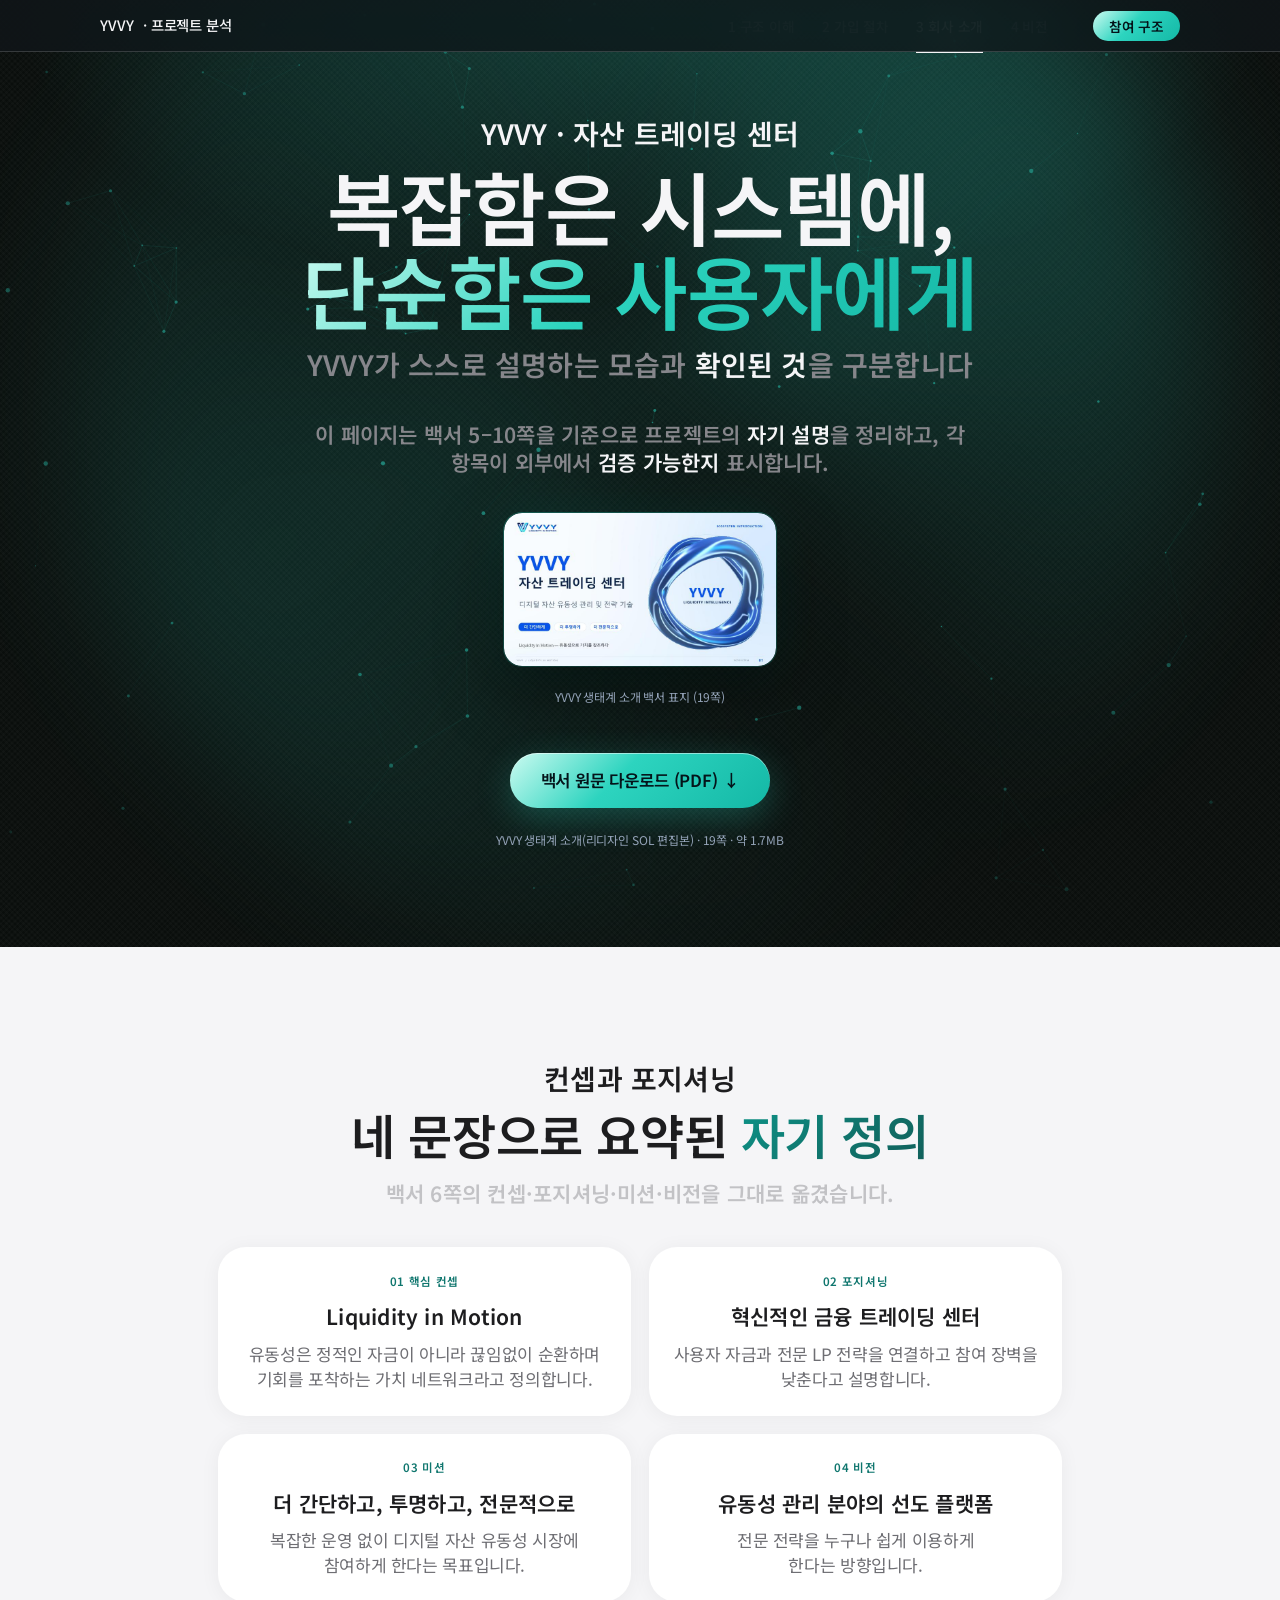
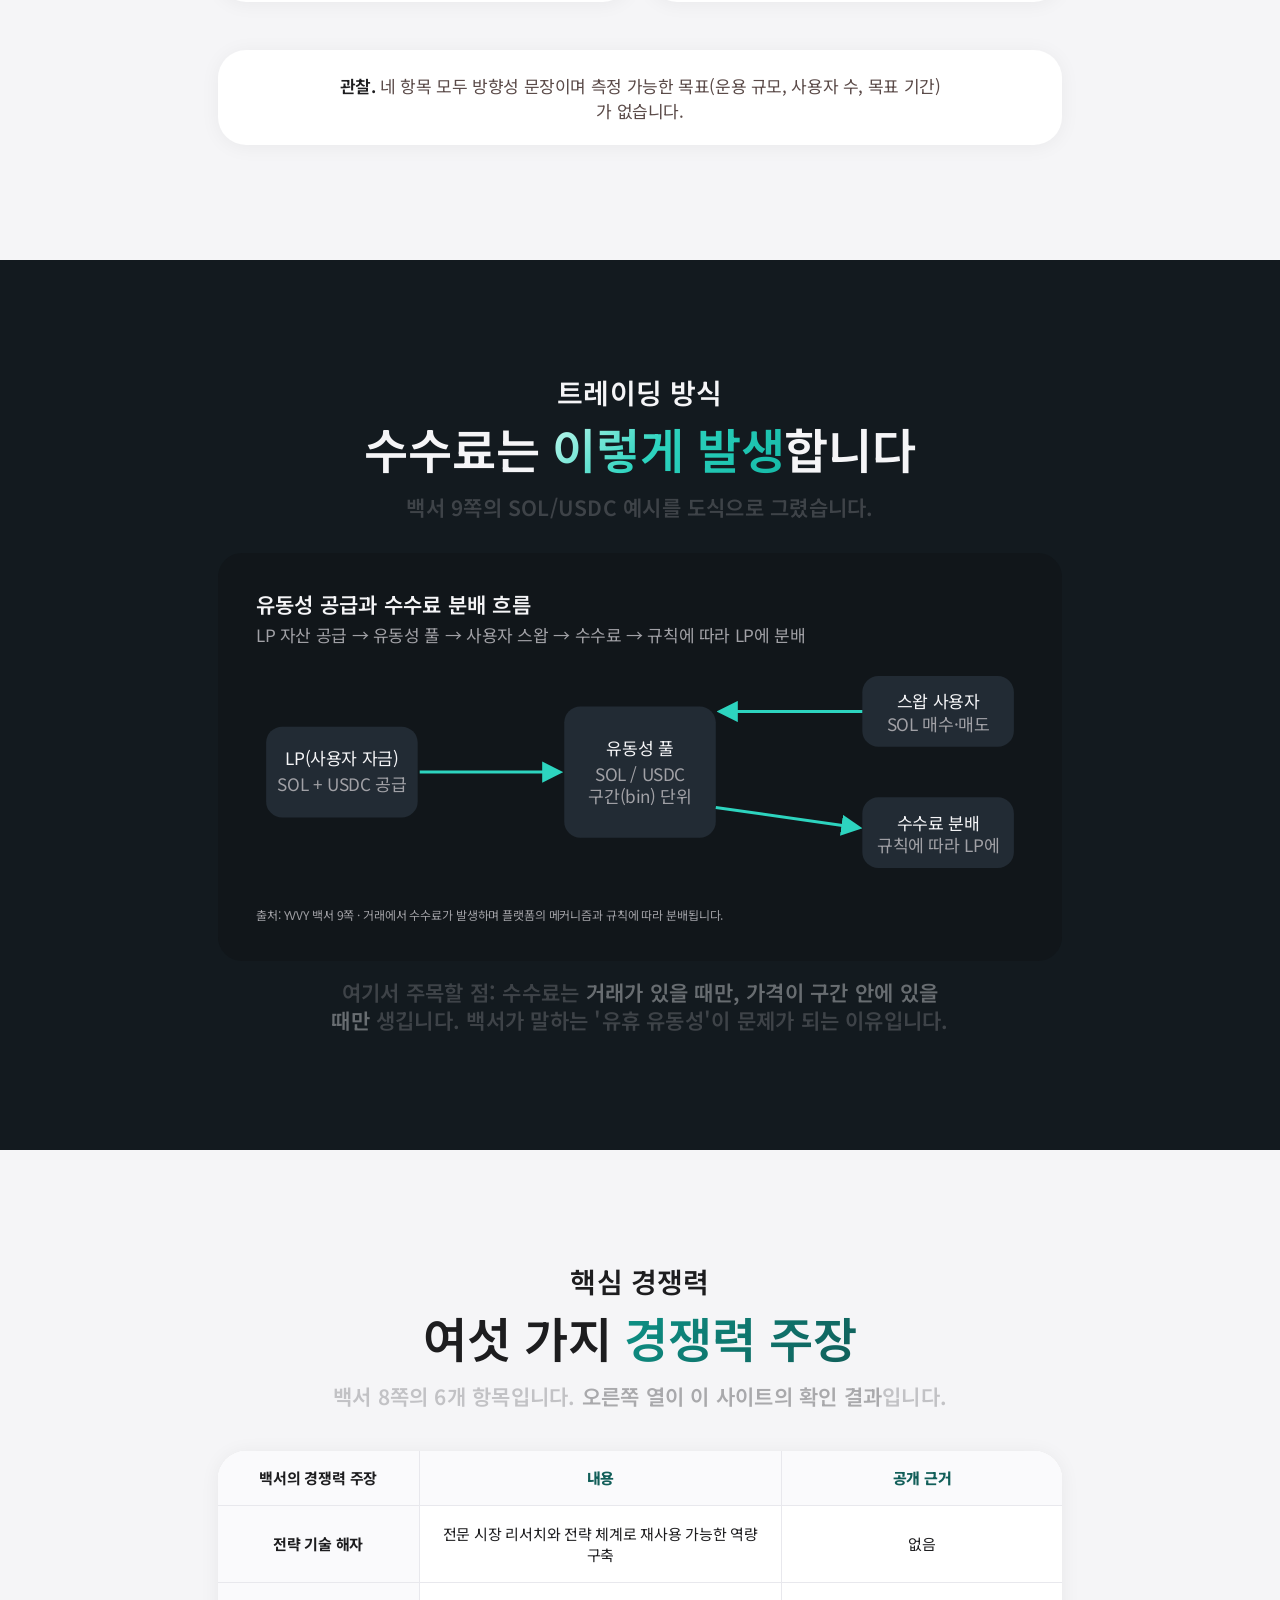
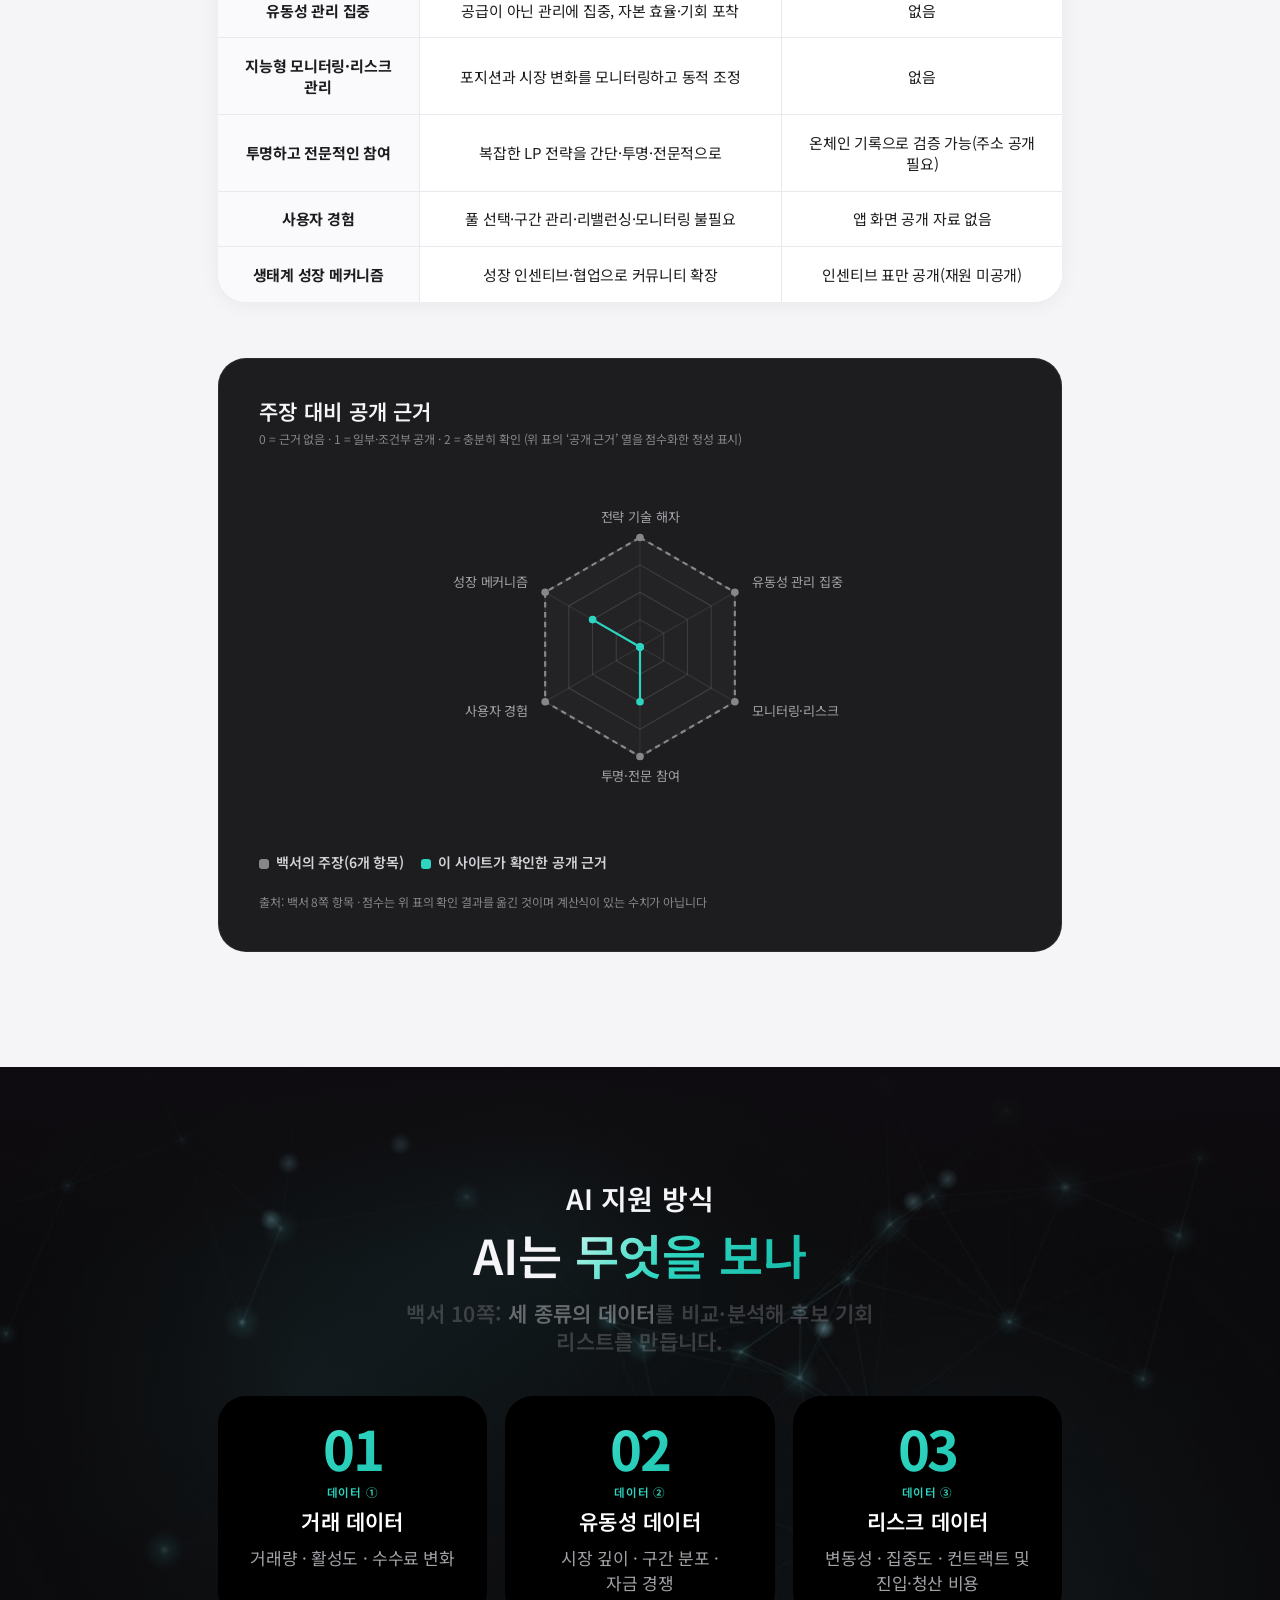
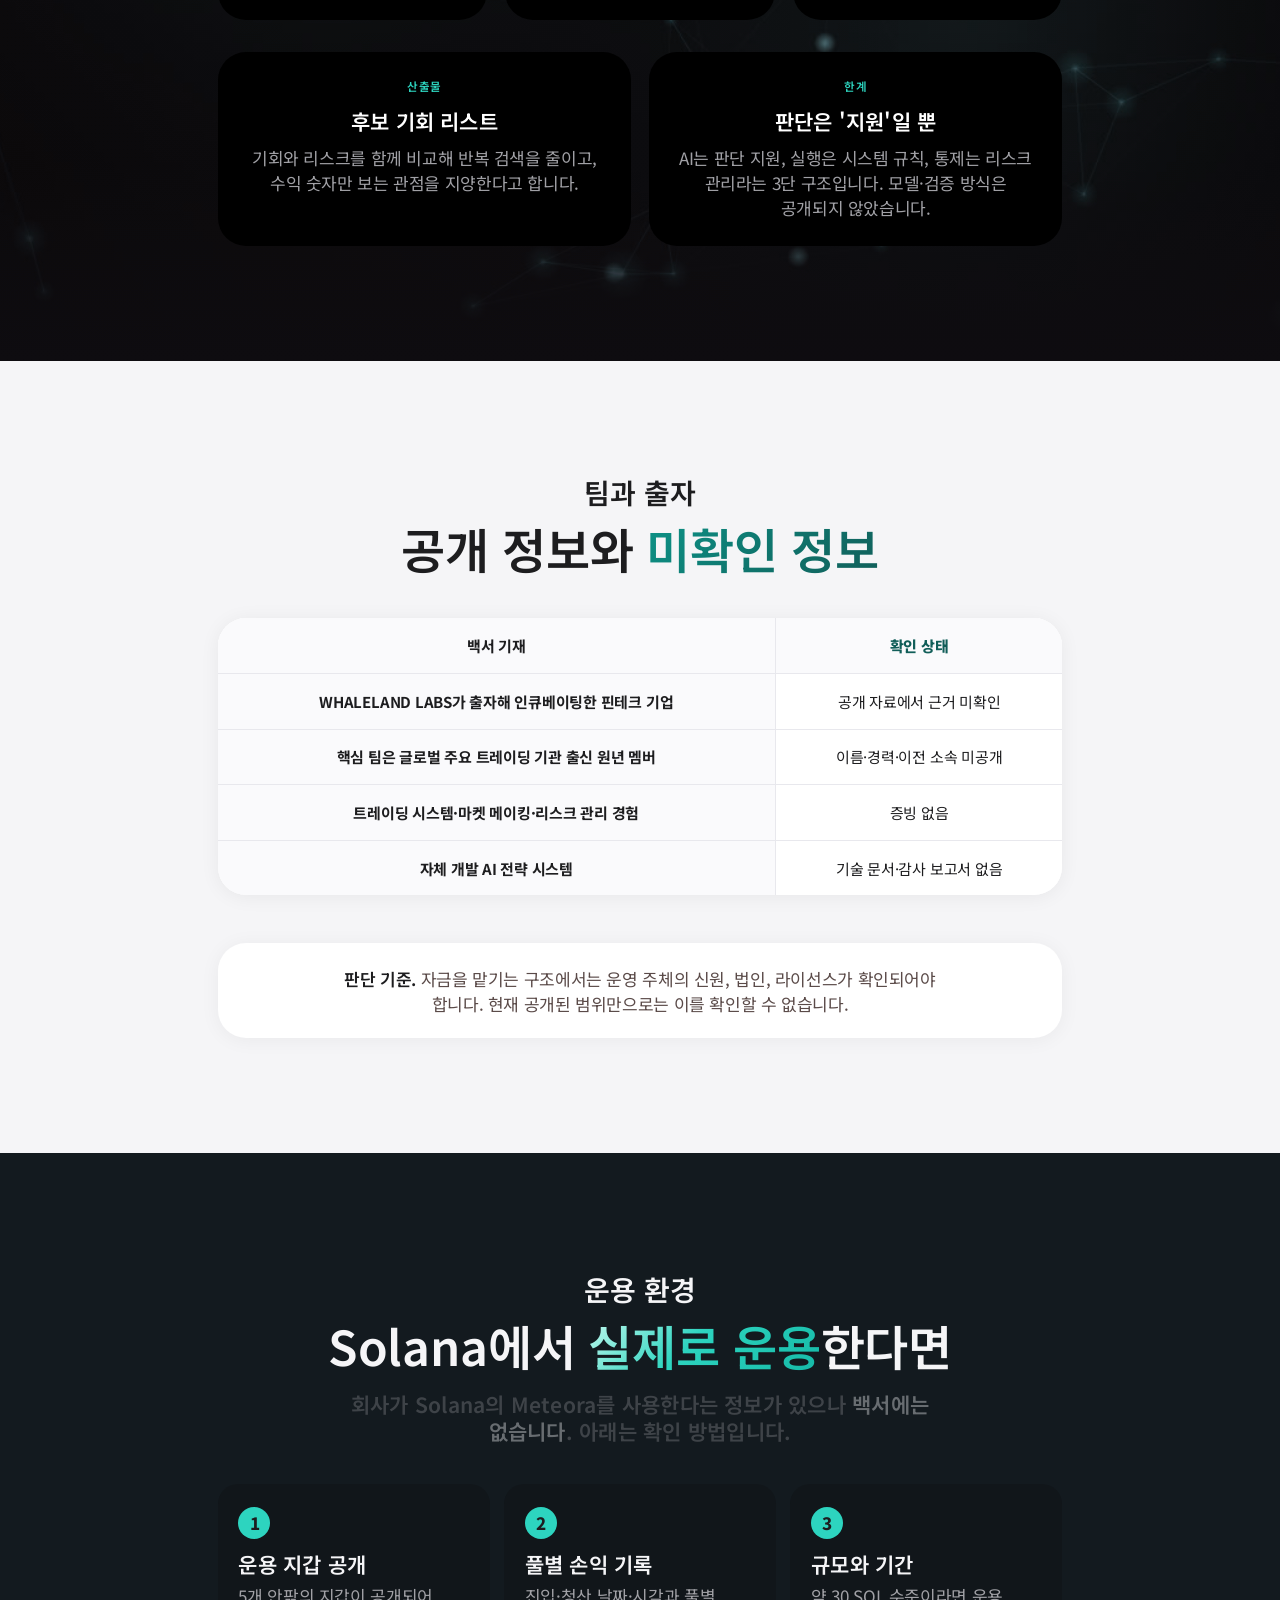
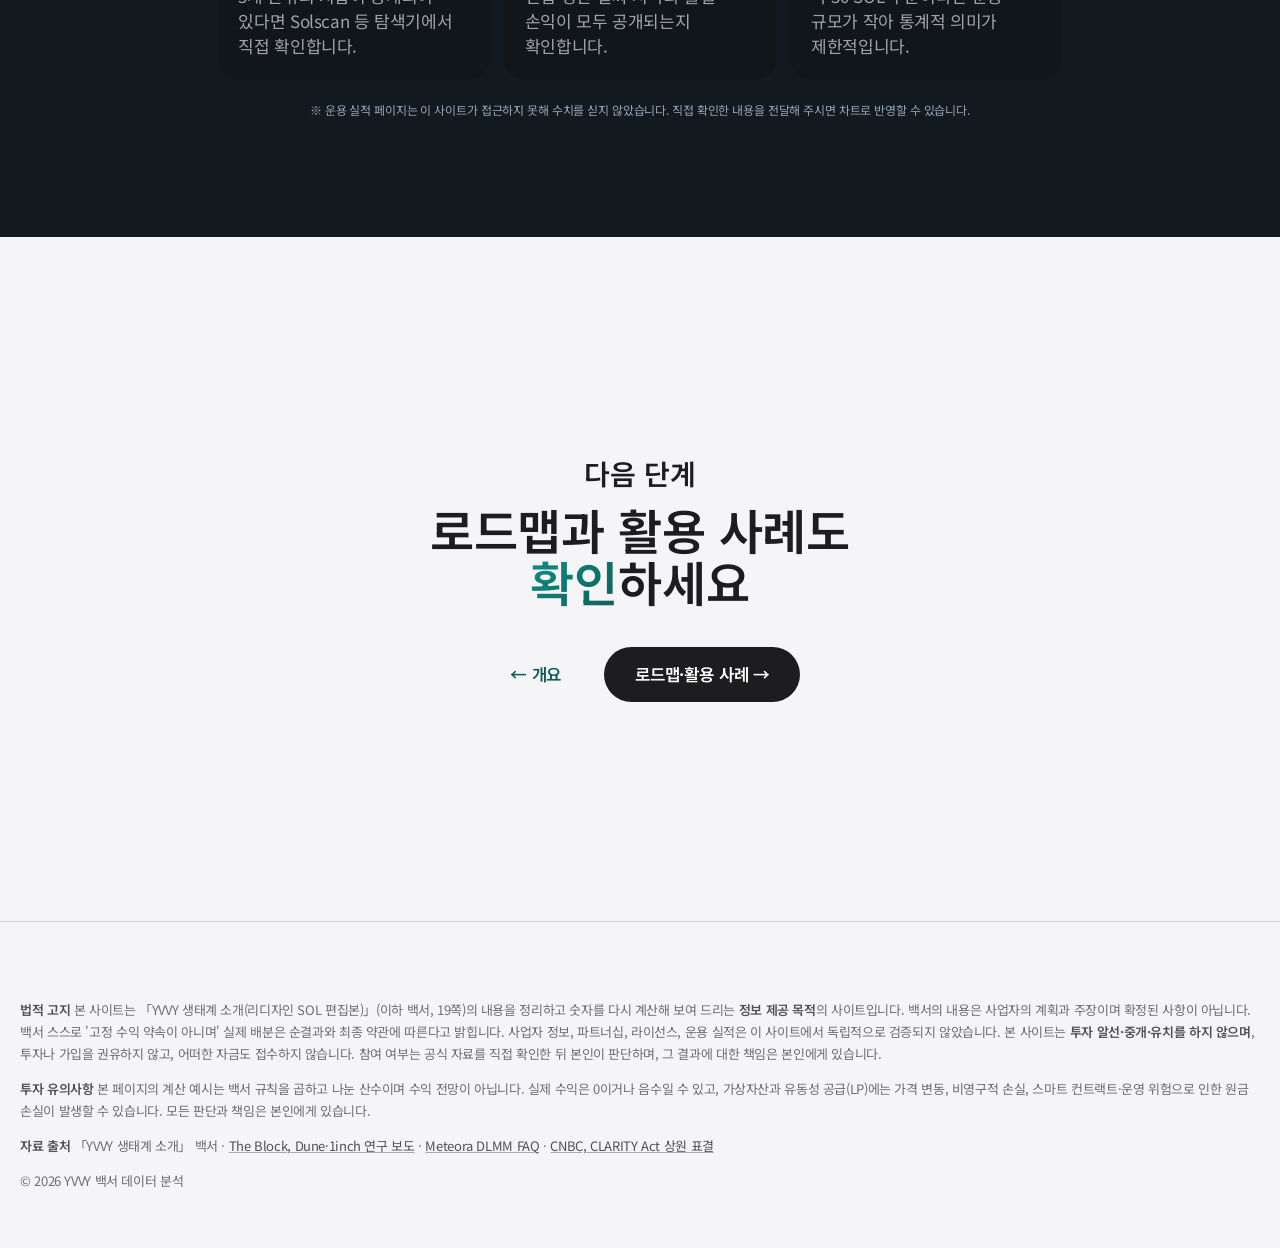
==== company.html @ 0819ee0c "온체인 증거·투명한 수익 재원 블록 추가(DefiLlama·Meteora 공식), 가입 페이지 2티어 문구 정리 Co-Authored-By: Claude Sonnet 5.5 <no" ====
<!doctype html>
<html lang="ko">
<head>
<meta charset="UTF-8">
<meta name="viewport" content="width=device-width, initial-scale=1.0">
<title>YVVY 프로젝트 분석 — 포지셔닝과 핵심 경쟁력</title>
<meta name="description" content="YVVY 백서의 컨셉·포지셔닝·핵심 경쟁력·트레이딩 방식·AI 지원 방식을 구조화하고 검증 가능 여부를 함께 표시합니다.">
<meta property="og:title" content="YVVY 프로젝트 분석 — 포지셔닝과 핵심 경쟁력">
<meta property="og:image" content="assets/og.png">
<meta property="og:locale" content="ko_KR">
<link rel="preconnect" href="https://fonts.googleapis.com">
<link rel="stylesheet" href="https://fonts.googleapis.com/css2?family=Noto+Sans+KR:wght@400;600;700&display=swap">
<meta name="theme-color" content="#000000">
<link rel="stylesheet" href="site.css?v=yvvy20261102b">
<script>document.documentElement.classList.add('js');</script>
<link rel="stylesheet" href="yvvy-viz.css?v=mint20261108b">
</head>
<body data-step="3">
<nav class="nav">
  <a class="nav-logo" href="#top">YVVY<span class="hide-s"> · 프로젝트 분석</span></a>
  <a class="nav-cta" href="nocapital-join.html">참여 구조</a>
</nav>

<section class="hero" id="top">
  <div class="wrap-wide">
    <div class="eyebrow reveal">YVVY · 자산 트레이딩 센터</div>
    <h1 class="display reveal">복잡함은 시스템에,<br><span class="gold">단순함은 사용자에게</span></h1>
    <p class="sub reveal">YVVY가 스스로 설명하는 모습과 <em>확인된 것</em>을 구분합니다</p>
    <p class="body reveal" style="max-width:680px;margin-left:auto;margin-right:auto">이 페이지는 백서 5–10쪽을 기준으로 프로젝트의 <strong>자기 설명</strong>을 정리하고, 각 항목이 외부에서 <strong>검증 가능한지</strong> 표시합니다.</p>
    <figure class="cover reveal"><img src="assets/yvvy-cover-01.jpg" alt="YVVY 백서 표지: 자산 트레이딩 센터, Liquidity Intelligence" loading="lazy"></figure>
    <p class="fine reveal">YVVY 생태계 소개 백서 표지 (19쪽)</p>
    <div class="cta-row reveal"><a class="btn btn-gold" href="assets/YVVY-whitepaper.pdf" download="YVVY-백서.pdf">백서 원문 다운로드 (PDF) ↓</a></div>
    <p class="fine reveal">YVVY 생태계 소개(리디자인 SOL 편집본) · 19쪽 · 약 1.7MB</p>
  </div>
</section>
<section id="problem">
  <div class="wrap-wide" style="text-align:center">
    <div class="eyebrow reveal">컨셉과 포지셔닝</div>
    <h2 class="display-md reveal">네 문장으로 요약된 <span class="gold">자기 정의</span></h2>
    <p class="body reveal" style="max-width:640px;margin-left:auto;margin-right:auto">백서 6쪽의 컨셉·포지셔닝·미션·비전을 그대로 옮겼습니다.</p>
<div class="grid g2 reveal"><div class="card gold-b"><div class="tag">01 핵심 컨셉</div><h3>Liquidity in Motion</h3><p>유동성은 정적인 자금이 아니라 끊임없이 순환하며 기회를 포착하는 가치 네트워크라고 정의합니다.</p></div><div class="card gold-b"><div class="tag">02 포지셔닝</div><h3>혁신적인 금융 트레이딩 센터</h3><p>사용자 자금과 전문 LP 전략을 연결하고 참여 장벽을 낮춘다고 설명합니다.</p></div><div class="card gold-b"><div class="tag">03 미션</div><h3>더 간단하고, 투명하고, 전문적으로</h3><p>복잡한 운영 없이 디지털 자산 유동성 시장에 참여하게 한다는 목표입니다.</p></div><div class="card gold-b"><div class="tag">04 비전</div><h3>유동성 관리 분야의 선도 플랫폼</h3><p>전문 전략을 누구나 쉽게 이용하게 한다는 방향입니다.</p></div></div>
    <div class="risk reveal"><p><b>관찰.</b> 네 항목 모두 방향성 문장이며 측정 가능한 목표(운용 규모, 사용자 수, 목표 기간)가 없습니다.</p></div>
  </div>
</section>
<section class="alt">
  <div class="wrap-wide" style="text-align:center">
    <div class="eyebrow reveal">트레이딩 방식</div>
    <h2 class="display-md reveal">수수료는 <span class="gold">이렇게 발생</span>합니다</h2>
    <p class="body reveal" style="max-width:640px;margin-left:auto;margin-right:auto">백서 9쪽의 SOL/USDC 예시를 도식으로 그렸습니다.</p>
<div class="vz reveal">
  <h3>유동성 공급과 수수료 분배 흐름</h3>
  <p class="vz-cap">LP 자산 공급 → 유동성 풀 → 사용자 스왑 → 수수료 → 규칙에 따라 LP에 분배</p>
  <svg class="vz-flow" viewBox="0 0 760 210" role="img" aria-label="LP 자산이 유동성 풀에 공급되고 스왑 수수료가 LP에 분배되는 흐름" style="width:100%;height:auto;margin-top:1.2rem">
<style>.fb{fill:var(--vz-track)}.ft{fill:var(--vz-fg);font:700 17px inherit;font-family:inherit}.fs{fill:var(--vz-mute);font:400 14px inherit;font-family:inherit}.fa{stroke:var(--vz-acc);stroke-width:3;fill:none;marker-end:url(#ar)}</style>
<defs><marker id="ar" viewBox="0 0 10 10" refX="8" refY="5" markerWidth="7" markerHeight="7" orient="auto"><path d="M0 0L10 5L0 10z" fill="var(--vz-acc)"/></marker></defs>
<rect class="fb" x="10" y="60" width="150" height="90" rx="16"/><text class="ft" x="85" y="98" text-anchor="middle">LP(사용자 자금)</text><text class="fs" x="85" y="124" text-anchor="middle">SOL + USDC 공급</text>
<rect class="fb" x="305" y="40" width="150" height="130" rx="16"/><text class="ft" x="380" y="88" text-anchor="middle">유동성 풀</text><text class="fs" x="380" y="114" text-anchor="middle">SOL / USDC</text><text class="fs" x="380" y="136" text-anchor="middle">구간(bin) 단위</text>
<rect class="fb" x="600" y="10" width="150" height="70" rx="16"/><text class="ft" x="675" y="42" text-anchor="middle">스왑 사용자</text><text class="fs" x="675" y="64" text-anchor="middle">SOL 매수·매도</text>
<rect class="fb" x="600" y="130" width="150" height="70" rx="16"/><text class="ft" x="675" y="162" text-anchor="middle">수수료 분배</text><text class="fs" x="675" y="184" text-anchor="middle">규칙에 따라 LP에</text>
<path class="fa" d="M162 105H300"/><path class="fa" d="M600 45H460"/><path class="fa" d="M455 140L596 160"/>
</svg>
  <p class="vz-src">출처: YVVY 백서 9쪽 · 거래에서 수수료가 발생하며 플랫폼의 메커니즘과 규칙에 따라 분배됩니다.</p>
</div>
    <p class="body reveal" style="max-width:640px;margin-left:auto;margin-right:auto">여기서 주목할 점: 수수료는 <b>거래가 있을 때만, 가격이 구간 안에 있을 때만</b> 생깁니다. 백서가 말하는 '유휴 유동성'이 문제가 되는 이유입니다.</p>
  </div>
</section>
<section>
  <div class="wrap-wide" style="text-align:center">
    <div class="eyebrow reveal">핵심 경쟁력</div>
    <h2 class="display-md reveal">여섯 가지 <span class="gold">경쟁력 주장</span></h2>
    <p class="body reveal" style="max-width:640px;margin-left:auto;margin-right:auto">백서 8쪽의 6개 항목입니다. <strong>오른쪽 열이 이 사이트의 확인 결과</strong>입니다.</p>
<div class="tbl-wrap reveal"><table><thead><tr><th>백서의 경쟁력 주장</th><th>내용</th><th>공개 근거</th></tr></thead><tbody><tr><td>전략 기술 해자</td><td>전문 시장 리서치와 전략 체계로 재사용 가능한 역량 구축</td><td>없음</td></tr><tr><td>유동성 관리 집중</td><td>공급이 아닌 관리에 집중, 자본 효율·기회 포착</td><td>없음</td></tr><tr><td>지능형 모니터링·리스크 관리</td><td>포지션과 시장 변화를 모니터링하고 동적 조정</td><td>없음</td></tr><tr><td>투명하고 전문적인 참여</td><td>복잡한 LP 전략을 간단·투명·전문적으로</td><td>온체인 기록으로 검증 가능(주소 공개 필요)</td></tr><tr><td>사용자 경험</td><td>풀 선택·구간 관리·리밸런싱·모니터링 불필요</td><td>앱 화면 공개 자료 없음</td></tr><tr><td>생태계 성장 메커니즘</td><td>성장 인센티브·협업으로 커뮤니티 확장</td><td>인센티브 표만 공개(재원 미공개)</td></tr></tbody></table></div>
<div data-yz="radar" data-title="주장 대비 공개 근거" data-cap="0 = 근거 없음 · 1 = 일부·조건부 공개 · 2 = 충분히 확인 (위 표의 ‘공개 근거’ 열을 점수화한 정성 표시)" data-max="2" data-labels="전략 기술 해자|유동성 관리 집중|모니터링·리스크|투명·전문 참여|사용자 경험|성장 메커니즘" data-series='[{"n": "백서의 주장(6개 항목)", "v": [2, 2, 2, 2, 2, 2], "c": "#86868b", "o": 0.06, "d": 1}, {"n": "이 사이트가 확인한 공개 근거", "v": [0, 0, 0, 1, 0, 1], "c": "#2dd4bf", "o": 0.28}]' data-alt="백서 경쟁력 6개 항목의 공개 근거 레이더 차트" data-src="출처: 백서 8쪽 항목 · 점수는 위 표의 확인 결과를 옮긴 것이며 계산식이 있는 수치가 아닙니다" class="reveal"></div>
  </div>
</section>
<section class="has-vbg alt">
  <div class="vbg flip" data-src="hero-bg.mp4" data-poster="hero-bg-poster.jpg" aria-hidden="true"></div>
  <div class="wrap-wide" style="text-align:center">
    <div class="eyebrow reveal">AI 지원 방식</div>
    <h2 class="display-md reveal">AI는 <span class="gold">무엇을 보나</span></h2>
    <p class="body reveal" style="max-width:640px;margin-left:auto;margin-right:auto">백서 10쪽: <strong>세 종류의 데이터</strong>를 비교·분석해 후보 기회 리스트를 만듭니다.</p>
<div class="grid g3 reveal"><div class="card gold-b"><div class="num">01</div><div class="tag">데이터 ①</div><h3>거래 데이터</h3><p>거래량 · 활성도 · 수수료 변화</p></div><div class="card gold-b"><div class="num">02</div><div class="tag">데이터 ②</div><h3>유동성 데이터</h3><p>시장 깊이 · 구간 분포 · 자금 경쟁</p></div><div class="card gold-b"><div class="num">03</div><div class="tag">데이터 ③</div><h3>리스크 데이터</h3><p>변동성 · 집중도 · 컨트랙트 및 진입·청산 비용</p></div></div>
    <div class="grid g2 reveal" style="margin-top:2rem"><div class="card gold-b"><div class="tag">산출물</div><h3>후보 기회 리스트</h3><p>기회와 리스크를 함께 비교해 반복 검색을 줄이고, 수익 숫자만 보는 관점을 지양한다고 합니다.</p></div><div class="card gold-b"><div class="tag">한계</div><h3>판단은 '지원'일 뿐</h3><p>AI는 판단 지원, 실행은 시스템 규칙, 통제는 리스크 관리라는 3단 구조입니다. 모델·검증 방식은 공개되지 않았습니다.</p></div></div>
  </div>
</section>
<section>
  <div class="wrap-wide" style="text-align:center">
    <div class="eyebrow reveal">팀과 출자</div>
    <h2 class="display-md reveal">공개 정보와 <span class="gold">미확인 정보</span></h2>
<div class="tbl-wrap reveal"><table><thead><tr><th>백서 기재</th><th>확인 상태</th></tr></thead><tbody><tr><td>WHALELAND LABS가 출자해 인큐베이팅한 핀테크 기업</td><td>공개 자료에서 근거 미확인</td></tr><tr><td>핵심 팀은 글로벌 주요 트레이딩 기관 출신 원년 멤버</td><td>이름·경력·이전 소속 미공개</td></tr><tr><td>트레이딩 시스템·마켓 메이킹·리스크 관리 경험</td><td>증빙 없음</td></tr><tr><td>자체 개발 AI 전략 시스템</td><td>기술 문서·감사 보고서 없음</td></tr></tbody></table></div>
    <div class="risk reveal"><p><b>판단 기준.</b> 자금을 맡기는 구조에서는 운영 주체의 신원, 법인, 라이선스가 확인되어야 합니다. 현재 공개된 범위만으로는 이를 확인할 수 없습니다.</p></div>
  </div>
</section>
<section id="community" class="alt">
  <div class="wrap-wide" style="text-align:center">
    <div class="eyebrow reveal">운용 환경</div>
    <h2 class="display-md reveal">Solana에서 <span class="gold">실제로 운용</span>한다면</h2>
    <p class="body reveal" style="max-width:640px;margin-left:auto;margin-right:auto">회사가 Solana의 Meteora를 사용한다는 정보가 있으나 <strong>백서에는 없습니다</strong>. 아래는 확인 방법입니다.</p>
<ul class="vz-check reveal"><li><b>운용 지갑 공개</b><span>5개 안팎의 지갑이 공개되어 있다면 Solscan 등 탐색기에서 직접 확인합니다.</span></li><li><b>풀별 손익 기록</b><span>진입·청산 날짜·시각과 풀별 손익이 모두 공개되는지 확인합니다.</span></li><li><b>규모와 기간</b><span>약 30 SOL 수준이라면 운용 규모가 작아 통계적 의미가 제한적입니다.</span></li></ul>
    <p class="fine reveal">※ 운용 실적 페이지는 이 사이트가 접근하지 못해 수치를 싣지 않았습니다. 직접 확인한 내용을 전달해 주시면 차트로 반영할 수 있습니다.</p>
  </div>
</section>
<section id="cta">
  <div class="wrap">
    <div class="eyebrow reveal">다음 단계</div>
    <h2 class="display reveal">로드맵과 활용 사례도<br><span class="gold">확인</span>하세요</h2>
    <div class="pagenav reveal"><a class="btn btn-ghost" href="nocapital.html">← 개요</a><a class="btn btn-gold" href="vision.html">로드맵·활용 사례 →</a></div>
  </div>
</section>
<footer>
  <div class="wrap">
    <p><strong>법적 고지</strong> 본 사이트는 「YVVY 생태계 소개(리디자인 SOL 편집본)」(이하 백서, 19쪽)의 내용을 정리하고 숫자를 다시 계산해 보여 드리는 <strong>정보 제공 목적</strong>의 사이트입니다. 백서의 내용은 사업자의 계획과 주장이며 확정된 사항이 아닙니다. 백서 스스로 '고정 수익 약속이 아니며' 실제 배분은 순결과와 최종 약관에 따른다고 밝힙니다. 사업자 정보, 파트너십, 라이선스, 운용 실적은 이 사이트에서 독립적으로 검증되지 않았습니다. 본 사이트는 <strong>투자 알선·중개·유치를 하지 않으며</strong>, 투자나 가입을 권유하지 않고, 어떠한 자금도 접수하지 않습니다. 참여 여부는 공식 자료를 직접 확인한 뒤 본인이 판단하며, 그 결과에 대한 책임은 본인에게 있습니다.</p>
    <p><strong>투자 유의사항</strong> 본 페이지의 계산 예시는 백서 규칙을 곱하고 나눈 산수이며 수익 전망이 아닙니다. 실제 수익은 0이거나 음수일 수 있고, 가상자산과 유동성 공급(LP)에는 가격 변동, 비영구적 손실, 스마트 컨트랙트·운영 위험으로 인한 원금 손실이 발생할 수 있습니다. 모든 판단과 책임은 본인에게 있습니다.</p>
    <p><strong>자료 출처</strong> 「YVVY 생태계 소개」 백서 · <a href="https://www.theblock.co/post/408591/dune-research-finds-85-of-concentrated-defi-liquidity-is-underutilized-with-150m-in-annual-fees-foregone" target="_blank" rel="noopener">The Block, Dune·1inch 연구 보도</a> · <a href="https://docs.meteora.ag/user-faq/dlmm-faq" target="_blank" rel="noopener">Meteora DLMM FAQ</a> · <a href="https://www.cnbc.com/2026/09/15/senate-cloture-vote-on-clarity-act-fails-dealing-regulatory-setback-to-crypto-industry.html" target="_blank" rel="noopener">CNBC, CLARITY Act 상원 표결</a></p>
    <p>© 2026 YVVY 백서 데이터 분석</p>
  </div>
</footer>

<div class="sticky"><a class="btn btn-gold" href="vision.html">로드맵 보기 →</a></div>

<script>
const io = new IntersectionObserver((es) => es.forEach(e => { if (e.isIntersecting) { e.target.classList.add('in'); io.unobserve(e.target); } }), { threshold: .12 });
document.querySelectorAll('.reveal').forEach(el => io.observe(el));
addEventListener('scroll', () => document.querySelector('.sticky').classList.toggle('on', scrollY > 500), { passive: true });
</script>
<script src="nocapital-apple.js?v=yvvy20261102b" defer></script>
<script src="nocapital-icons.js?v=yvvy20261102b" defer></script>
<script src="nocapital-herobg.js?v=yvvy20261102b" defer></script>
<script src="nocapital-motion.js?v=yvvy20261102b" defer></script>
<script src="nocapital-scroll.js?v=yvvy20261102b" defer></script>
<script src="funnel.js?v=yvvy20261102b" defer></script>
<script src="nocapital-responsive.js?v=yvvy20261102b" defer></script>
<script src="nocapital-apple3.js?v=yvvy20261102b" defer></script>
<script src="yvvy-apple.js?v=yvvy20261102b" defer></script>
<script src="yvvy-viz.js?v=mint20261108b" defer></script>
</body>
</html>
---- site.css ----
*,*:before,*:after{box-sizing:border-box;margin:0;padding:0}html{scroll-behavior:smooth;font-size:16px}:root{--bg: #0a0e0c;--bg-2: #0e1315;--card: #11161a;--card-2: #161d24;--line: rgba(255,255,255,.09);--gold-line: rgba(45,212,191,.38);--gold: #2dd4bf;--gold-2: #5eead4;--silver: #cfd2d8;--text: #e8eef2;--muted: #94a3b8;--red: #ff6b5e;--green: #5fd38d}body{font-family:-apple-system,BlinkMacSystemFont,Noto Sans KR,Helvetica Neue,Arial,sans-serif;background:var(--bg);color:var(--text);line-height:1.5;-webkit-font-smoothing:antialiased;overflow-x:hidden;word-break:keep-all}img{max-width:100%;display:block}a{color:inherit}.nav{position:fixed;top:0;left:0;right:0;z-index:900;height:56px;display:flex;align-items:center;justify-content:space-between;padding:0 1.25rem;background:#0a0e0cc7;backdrop-filter:blur(18px);-webkit-backdrop-filter:blur(18px);border-bottom:1px solid var(--line)}.nav-logo{font-size:.8rem;font-weight:700;letter-spacing:.14em;color:var(--gold-2);text-decoration:none}.nav-cta{font-size:.8rem;font-weight:700;color:#04141a;background:linear-gradient(135deg,var(--gold-2),var(--gold));padding:.5rem 1rem;border-radius:999px;text-decoration:none}section{padding:8rem 1.25rem;text-align:center;position:relative}.wrap{max-width:880px;margin:0 auto}.wrap-wide{max-width:1080px;margin:0 auto}.alt{background:var(--bg-2);border-top:1px solid var(--line);border-bottom:1px solid var(--line)}.eyebrow{font-size:.72rem;font-weight:700;letter-spacing:.18em;text-transform:uppercase;color:var(--gold);margin-bottom:3.5rem}.display{font-size:clamp(2.4rem,7.2vw,5.2rem);font-weight:900;line-height:1.14;letter-spacing:-.035em;color:#fff}.display-md{font-size:clamp(1.8rem,4.6vw,3.2rem);font-weight:800;line-height:1.2;letter-spacing:-.03em;color:#fff}.sub{font-size:clamp(1.1rem,2.2vw,1.5rem);font-weight:700;line-height:1.5;color:var(--silver);margin-top:2.8rem}.sub em,.gold{font-style:normal;color:var(--gold-2)}.body{font-size:clamp(.95rem,1.5vw,1.1rem);line-height:1.72;color:#b9c5d1;margin-top:2rem}.body strong{color:#fff;font-weight:700}.left{text-align:left}.hero{min-height:100svh;display:flex;flex-direction:column;justify-content:center;padding-top:7.5rem;padding-bottom:5rem;background:radial-gradient(ellipse 70% 50% at 50% 0%,rgba(45,212,191,.14),transparent 70%),var(--bg)}.hero .eyebrow{margin-bottom:2.4rem}.video-wrap{max-width:960px;margin:3.5rem auto 0;width:100%}.video{position:relative;aspect-ratio:16/9;border-radius:18px;overflow:hidden;background:#000;border:1px solid var(--gold-line);box-shadow:0 30px 80px #0009,0 0 60px #2dd4bf1a}.video iframe,.video img{position:absolute;inset:0;width:100%;height:100%;border:0;object-fit:cover}.play{position:absolute;inset:0;display:grid;place-items:center;background:linear-gradient(to top,#0000008c,#0000001a);border:0;cursor:pointer;width:100%}.play span{width:84px;height:84px;border-radius:50%;display:grid;place-items:center;font-size:2rem;padding-left:6px;color:#04141a;background:linear-gradient(135deg,var(--gold-2),var(--gold));box-shadow:0 0 0 10px #2dd4bf2e;transition:transform .25s}.play:hover span{transform:scale(1.08)}.video-note{margin-top:1rem;font-size:.82rem;color:var(--muted)}.btn{display:inline-block;font-size:1.05rem;font-weight:800;padding:1.05rem 2.2rem;border-radius:999px;text-decoration:none;border:0;cursor:pointer;transition:transform .2s,box-shadow .2s;font-family:inherit}.btn-gold{color:#04141a;background:linear-gradient(135deg,var(--gold-2),var(--gold));box-shadow:0 10px 34px #2dd4bf47}.btn-gold:hover{transform:translateY(-2px);box-shadow:0 14px 40px #2dd4bf66}.btn-ghost{color:var(--gold-2);background:transparent;border:1px solid var(--gold-line)}.btn-ghost:hover{background:#2dd4bf14}.cta-row{display:flex;gap:.9rem;justify-content:center;flex-wrap:wrap;margin-top:3rem}.grid{display:grid;gap:1.1rem;margin-top:3.5rem;text-align:left}.g2{grid-template-columns:repeat(2,1fr)}.g3{grid-template-columns:repeat(3,1fr)}.g4{grid-template-columns:repeat(4,1fr)}.card{background:linear-gradient(160deg,var(--card-2),var(--card));border:1px solid var(--line);border-radius:16px;padding:1.7rem 1.5rem}.card.gold-b{border-color:var(--gold-line)}.card .tag{display:inline-block;font-size:.72rem;font-weight:700;letter-spacing:.14em;color:var(--gold);margin-bottom:.9rem}.card h3{font-size:1.25rem;font-weight:800;line-height:1.35;margin-bottom:.7rem;color:#fff}.card p,.card li{font-size:.95rem;line-height:1.7;color:#aebbc8}.card ul{list-style:none}.card li{padding-left:1.1rem;position:relative;margin-top:.35rem}.card li:before{content:"\2022";position:absolute;left:0;color:var(--gold)}.num{font-size:2.6rem;font-weight:900;line-height:1;color:transparent;background:linear-gradient(135deg,var(--gold-2),var(--gold));-webkit-background-clip:text;background-clip:text;margin-bottom:1rem}.fine{font-size:.8rem;line-height:1.65;color:var(--muted);margin-top:1.4rem}.vs{display:grid;grid-template-columns:1fr 1fr;gap:1.1rem;margin-top:3.5rem}.vs .old{opacity:.72}.vs .new{border-color:var(--gold-line);box-shadow:0 0 50px #2dd4bf1a}.vs .card{text-align:center;padding:2.2rem 1.5rem}.vs .small{font-size:.78rem;color:var(--muted);letter-spacing:.1em;margin-bottom:.8rem}.vs h3{font-size:1.4rem}.fig{margin-top:3.5rem;border-radius:16px;overflow:hidden;border:1px solid var(--gold-line)}.fig img{width:100%}.tbl-wrap{margin-top:3.5rem;overflow-x:auto;border-radius:16px;border:1px solid var(--gold-line)}table{width:100%;border-collapse:collapse;min-width:640px;background:var(--card)}th,td{padding:1.05rem 1rem;font-size:.95rem;line-height:1.55;border-bottom:1px solid var(--line);border-right:1px solid var(--line);text-align:center}th{color:var(--gold-2);font-weight:800;background:var(--card-2)}td:first-child,th:first-child{color:var(--silver);font-weight:700;background:var(--card-2)}tr:last-child td{border-bottom:0}th:last-child,td:last-child{border-right:0}.risk{margin-top:3rem;text-align:left;border:1px solid rgba(255,107,94,.4);background:#ff6b5e0f;border-radius:14px;padding:1.4rem 1.5rem}.risk b{color:var(--red)}.risk p{font-size:.95rem;line-height:1.7;color:#e5c9c5}.step{display:grid;grid-template-columns:1fr 1fr;gap:2.2rem;align-items:center;margin-top:4rem;text-align:left}.step:nth-of-type(2n) .step-txt{order:2}.step-txt .num{font-size:3.2rem}.step-txt h3{font-size:clamp(1.3rem,2.6vw,1.8rem);font-weight:800;line-height:1.35;color:#fff;margin-bottom:.8rem}.step-txt p{font-size:1rem;line-height:1.75;color:#c0beb8}.step-txt .tip{margin-top:1rem;font-size:.88rem;color:var(--gold-2)}.shot{position:relative;aspect-ratio:9/16;max-height:560px;margin:0 auto;width:min(100%,315px);border-radius:22px;overflow:hidden;border:1px solid var(--gold-line);background:repeating-linear-gradient(135deg,#11171b 0 14px,#141b21 14px 28px);box-shadow:0 24px 60px #0000008c}.shot:before{content:attr(data-label);position:absolute;inset:0;display:grid;place-items:center;padding:1.5rem;text-align:center;font-size:.85rem;line-height:1.6;color:var(--muted);white-space:pre-line}.shot img{position:absolute;inset:0;width:100%;height:100%;object-fit:cover;background:#000}.shot.wide{aspect-ratio:16/10;width:100%;max-height:none;border-radius:16px}.ref-box{margin-top:3rem;padding:2rem 1.5rem;border-radius:18px;border:1px solid var(--gold-line);text-align:center;background:linear-gradient(160deg,#2dd4bf1a,#11161ae6)}.ref-code{display:inline-flex;align-items:center;gap:.8rem;margin-top:1.2rem;padding:.8rem 1.2rem;border-radius:12px;background:#000;border:1px dashed var(--gold-line);font-size:1.3rem;font-weight:800;letter-spacing:.12em;color:var(--gold-2)}.ref-code button{font-size:.78rem;font-weight:700;padding:.4rem .8rem;border-radius:8px;border:0;cursor:pointer;background:var(--gold);color:#04141a;font-family:inherit}.check{list-style:none;max-width:640px;margin:3rem auto 0;text-align:left}.check li{display:flex;gap:.9rem;padding:1.05rem 1.1rem;margin-top:.7rem;border-radius:12px;background:var(--card);border:1px solid var(--line);font-size:1rem;line-height:1.6;color:#d5dee6}.check li:before{content:"\2713";color:var(--gold);font-weight:900}.check.no li:before{content:"\2715";color:var(--red)}footer{padding:4rem 1.25rem 6.5rem;border-top:1px solid var(--line);background:#050807}footer .wrap{text-align:left}footer p{font-size:.8rem;line-height:1.8;color:#7d7c78;margin-top:.8rem}footer strong{color:#a9a8a3}.sticky{position:fixed;left:0;right:0;bottom:0;z-index:800;padding:.8rem 1rem calc(.8rem + env(safe-area-inset-bottom));display:none;background:#0a0e0ce6;backdrop-filter:blur(16px);-webkit-backdrop-filter:blur(16px);border-top:1px solid var(--gold-line)}.sticky .btn{display:block;text-align:center;padding:.95rem 1rem;font-size:1rem}.js .reveal{opacity:0;transform:translateY(28px);transition:opacity .9s cubic-bezier(.16,1,.3,1),transform .9s cubic-bezier(.16,1,.3,1)}@media(prefers-reduced-motion:reduce){.js .reveal{opacity:1;transform:none;transition:none}html{scroll-behavior:auto}}@media(max-width:860px){section{padding:5.5rem 1.25rem}.eyebrow{margin-bottom:2.4rem}.g3,.g4{grid-template-columns:1fr 1fr}.step{grid-template-columns:1fr;gap:1.6rem;margin-top:3rem}.step:nth-of-type(2n) .step-txt{order:0}.sticky{display:block}}@media(max-width:560px){.g2,.g3,.g4,.vs{grid-template-columns:1fr}.sub{margin-top:2rem}.body{margin-top:1.6rem}.play span{width:68px;height:68px;font-size:1.6rem}}:root{--gold-grad: linear-gradient(135deg, #ccfbf1 0%, #2dd4bf 45%, #14b8a6 100%);--silver-grad: linear-gradient(180deg, #ffffff 0%, #cfd2d8 55%, #8e929a 100%);--serif: "Noto Serif KR", "Nanum Myeongjo", Georgia, serif}body{background-color:var(--bg);background-image:repeating-linear-gradient(45deg,rgba(255,255,255,.012) 0 2px,transparent 2px 4px),repeating-linear-gradient(-45deg,rgba(255,255,255,.012) 0 2px,transparent 2px 4px)}.display,.display-md{font-family:var(--serif);font-weight:900}.display{background:var(--silver-grad);-webkit-background-clip:text;background-clip:text;color:transparent;text-shadow:none;filter:drop-shadow(0 4px 24px rgba(0,0,0,.6))}.display .gold,.display-md .gold{background:var(--gold-grad);-webkit-background-clip:text;background-clip:text;color:transparent}.display-md{background:linear-gradient(180deg,#fff,#d9dbe0);-webkit-background-clip:text;background-clip:text;color:transparent}.eyebrow{display:inline-flex;align-items:center;gap:1rem;color:var(--gold)}.eyebrow:before,.eyebrow:after{content:"";width:38px;height:1px;background:linear-gradient(90deg,transparent,var(--gold))}.eyebrow:after{transform:scaleX(-1)}.sub{color:#d9d7d1}.nav{background:#0a0e0cb3;border-bottom:1px solid var(--gold-line)}.nav-logo{background:var(--gold-grad);-webkit-background-clip:text;background-clip:text;color:transparent}.btn-gold{background:var(--gold-grad);box-shadow:0 10px 34px #2dd4bf4d,inset 0 1px #ffffff8c;letter-spacing:.01em}.nav-cta{background:var(--gold-grad)}.card{background:linear-gradient(160deg,#161d24,#0d1215);border:1px solid rgba(45,212,191,.2);box-shadow:0 18px 50px #00000073,inset 0 1px #ffffff0d}.card.gold-b,.vs .new{border-color:#2dd4bf8c}.num{background:var(--gold-grad);-webkit-background-clip:text;background-clip:text;font-family:var(--serif)}.alt{background:linear-gradient(180deg,#0a0e0c,#090d0b)}section+section:before{content:"";position:absolute;top:0;left:50%;width:min(520px,70%);height:1px;transform:translate(-50%);background:linear-gradient(90deg,transparent,var(--gold-line),transparent)}.hero{background:radial-gradient(ellipse 80% 55% at 50% -5%,rgba(45,212,191,.22),transparent 70%),radial-gradient(ellipse 50% 40% at 50% 100%,rgba(45,212,191,.06),transparent 70%),var(--bg)}.video{border:1px solid rgba(45,212,191,.6);box-shadow:0 40px 100px #000000bf,0 0 90px #2dd4bf29}.video:after{content:"";position:absolute;inset:0;border-radius:18px;pointer-events:none;box-shadow:inset 0 0 0 1px #ffffff0f}.play span{background:var(--gold-grad);animation:pulse 2.4s infinite}@keyframes pulse{0%{box-shadow:0 0 #2dd4bf73}70%{box-shadow:0 0 0 22px #2dd4bf00}to{box-shadow:0 0 #2dd4bf00}}th{background:linear-gradient(180deg,#1f2831,#161d24)}.track{display:flex;justify-content:center;gap:.6rem;flex-wrap:wrap;margin:2.4rem auto 0;max-width:640px}.track li{list-style:none;display:flex;align-items:center;gap:.55rem;font-size:.82rem;font-weight:700;color:var(--muted);padding:.5rem .9rem;border-radius:999px;border:1px solid var(--line);background:#ffffff05}.track li b{width:22px;height:22px;display:grid;place-items:center;border-radius:50%;font-size:.72rem;background:#222b34;color:var(--silver)}.track li.on{color:var(--gold-2);border-color:var(--gold-line)}.track li.on b{background:var(--gold-grad);color:#04141a}.next{max-width:960px;margin:1.6rem auto 0;padding:1.6rem 1.5rem;border-radius:16px;text-align:center;display:none;border:1px solid rgba(45,212,191,.6);background:linear-gradient(160deg,#2dd4bf29,#0f0f11f2);box-shadow:0 0 60px #2dd4bf24}.next.show{display:block;animation:rise .7s cubic-bezier(.16,1,.3,1)}.next h3{font-family:var(--serif);font-size:1.4rem;font-weight:900;color:#fff}.next p{margin-top:.5rem;font-size:.95rem;color:#b9c5d1}.next .cta-row{margin-top:1.2rem}@keyframes rise{0%{opacity:0;transform:translateY(18px)}to{opacity:1;transform:none}}.nav-logo,.nav-cta{white-space:nowrap}.sticky{transform:translateY(110%);transition:transform .4s}.sticky.on{transform:none}@media(max-width:560px){.nav-logo{font-size:.7rem;letter-spacing:.08em}.nav-cta{font-size:.74rem;padding:.45rem .8rem}.hero{padding-top:5.5rem}.hero .eyebrow{margin-bottom:1.6rem;font-size:.66rem;gap:.6rem}.eyebrow:before,.eyebrow:after{width:18px}.display{font-size:clamp(2.2rem,10.5vw,3rem)}.sub{margin-top:1.6rem;font-size:1rem}.video-wrap{margin-top:2.2rem}}@media(max-width:560px){.hide-s{display:none}}.pain{list-style:none;margin:3rem auto 0;max-width:720px;text-align:left}.pain li{display:flex;gap:1rem;align-items:flex-start;padding:1.1rem 1.2rem;margin-top:.8rem;border-radius:14px;background:linear-gradient(160deg,#171e25,#0d1215);border:1px solid var(--line);font-size:1.05rem;line-height:1.6;color:#e4e2dc}.pain li:before{content:"\201c";font-family:var(--serif);font-size:2rem;line-height:.9;color:var(--gold)}.flowline{display:grid;grid-template-columns:repeat(4,1fr);gap:.8rem;margin-top:3rem;counter-reset:s}.flowline div{position:relative;padding:1.4rem 1rem;border-radius:14px;border:1px solid var(--gold-line);background:linear-gradient(160deg,#161d24,#0d1215)}.flowline b{display:block;font-family:var(--serif);font-size:1.1rem;color:var(--gold-2);margin-bottom:.4rem}.flowline span{font-size:.85rem;color:#aaa8a2}.banner{display:block;margin-top:3.5rem;text-decoration:none;text-align:center;padding:3rem 1.5rem;border-radius:22px;position:relative;overflow:hidden;border:1px solid rgba(45,212,191,.7);background:radial-gradient(ellipse 80% 120% at 50% 0%,rgba(45,212,191,.28),transparent 65%),linear-gradient(160deg,#0d1417,#0a0e0c);box-shadow:0 30px 80px #0009,0 0 80px #2dd4bf2e;transition:transform .3s}.banner:hover{transform:translateY(-4px)}.banner small{display:block;font-size:.72rem;letter-spacing:.2em;color:var(--gold);font-weight:700}.banner h3{font-family:var(--serif);font-size:clamp(1.6rem,4.4vw,2.8rem);font-weight:900;line-height:1.25;margin:1rem 0;background:var(--gold-grad);-webkit-background-clip:text;background-clip:text;color:transparent}.banner p{color:#d4d2cc;font-size:1rem}.banner .btn{margin-top:1.6rem}details{text-align:left;margin-top:.8rem;border-radius:14px;border:1px solid var(--line);background:var(--card)}summary{cursor:pointer;padding:1.1rem 1.3rem;font-weight:700;font-size:1.02rem;color:#fff;list-style:none;display:flex;justify-content:space-between;gap:1rem}summary:after{content:"+";color:var(--gold);font-size:1.3rem;line-height:1}details[open] summary:after{content:"\2013"}details p{padding:0 1.3rem 1.2rem;font-size:.95rem;line-height:1.75;color:#aebbc8}.pagenav{display:flex;gap:.8rem;justify-content:center;flex-wrap:wrap;margin-top:2.5rem}@media(max-width:860px){.flowline{grid-template-columns:1fr 1fr}}@media(max-width:560px){.flowline{grid-template-columns:1fr}}:root{--lt-bg: #f5f5f7;--lt-text: #1d1d1f;--lt-sub: #6e6e73;--dk-card: #1d1d1f}body{font-family:-apple-system,BlinkMacSystemFont,SF Pro Display,Noto Sans KR,Helvetica Neue,Arial,sans-serif;background:#000;background-image:none;letter-spacing:-.01em}section{padding:clamp(6rem,14vw,11rem) 1.25rem}section:before{display:none!important}section.dk{background:#000;color:#f5f5f7}section.lt{background:var(--lt-bg);color:var(--lt-text)}section.hero{background:radial-gradient(ellipse 70% 45% at 50% 0%,rgba(45,212,191,.18),transparent 70%),#000}.display,.display-md{font-family:inherit;font-weight:700;letter-spacing:-.045em;line-height:1.08;filter:none}.display{font-size:clamp(2.6rem,8vw,6rem);background:linear-gradient(180deg,#fff 30%,#9a9a9f);-webkit-background-clip:text;background-clip:text;color:transparent}.display .gold{background:linear-gradient(135deg,#ccfbf1,#2dd4bf);-webkit-background-clip:text;background-clip:text;color:transparent}.display-md{font-size:clamp(2.2rem,5.6vw,4.2rem)}.lt .display-md{background:none;-webkit-background-clip:initial;background-clip:initial;color:var(--lt-text)}.sub{font-weight:600;letter-spacing:-.02em;color:#a1a1a6;font-size:clamp(1.15rem,2.4vw,1.75rem)}.lt .sub{color:var(--lt-sub)}.lt .sub em{color:var(--lt-text)}.body{color:#a1a1a6}.body strong{color:#f5f5f7}.lt .body{color:var(--lt-sub)}.lt .body strong{color:var(--lt-text)}.lt .fine{color:#86868b}.eyebrow{display:block;font-size:clamp(.95rem,1.6vw,1.2rem);font-weight:600;letter-spacing:-.01em;text-transform:none;color:#2dd4bf;margin-bottom:1.2rem}.eyebrow:before,.eyebrow:after{display:none}.lt .eyebrow{color:#0f766e}.nav{height:48px;background:#11161acc;border-bottom:1px solid rgba(255,255,255,.08)}.nav-logo{font-size:.85rem;font-weight:600;letter-spacing:-.01em;background:none;-webkit-background-clip:initial;background-clip:initial;color:#f5f5f7}.nav-cta{font-size:.78rem;padding:.32rem .85rem;background:#f5f5f7;color:#1d1d1f}.btn{font-weight:600;letter-spacing:-.01em;padding:.95rem 1.9rem;font-size:1.05rem}.btn-gold{background:#f5f5f7;color:#1d1d1f;box-shadow:none}.btn-gold:hover{background:#fff;box-shadow:none;transform:scale(1.03)}.btn-ghost{color:#2dd4bf;border:0}.btn-ghost:hover{background:transparent;text-decoration:underline}.lt .btn-gold{background:#1d1d1f;color:#fff}.lt .btn-ghost{color:#115e59}.card{background:var(--dk-card);border:0;border-radius:28px;padding:2.2rem 1.8rem;box-shadow:none}.card.gold-b{border:0}.card h3{letter-spacing:-.03em;font-size:1.35rem}.card p,.card li{color:#a1a1a6}.lt .card{background:#fff;box-shadow:0 2px 20px #0000000d}.lt .card h3{color:var(--lt-text)}.lt .card p,.lt .card li{color:var(--lt-sub)}.card .tag{color:#2dd4bf;letter-spacing:.06em}.num{font-family:inherit;font-weight:700;letter-spacing:-.04em;font-size:3rem;background:linear-gradient(135deg,#ccfbf1,#2dd4bf);-webkit-background-clip:text;background-clip:text}.lt .num{background:linear-gradient(135deg,#0d9488,#115e59);-webkit-background-clip:text;background-clip:text}.vs .new{box-shadow:none;outline:1px solid rgba(45,212,191,.5)}.lt .vs .old{opacity:1;background:#ececef;box-shadow:none}.vs .small{color:#86868b}.video{border:0;border-radius:28px;box-shadow:0 40px 120px #000000b3}.video:after{border-radius:28px}.video-note{color:#86868b}.play span{background:#f5f5f7eb;color:#1d1d1f;animation:none;box-shadow:0 8px 40px #0006}.track li{border:0;background:#ffffff0f}.track li.on{background:#ffffff24;color:#f5f5f7}.track li.on b{background:#f5f5f7}.next{border:0;border-radius:28px;background:#1d1d1f;box-shadow:none}.next h3{font-family:inherit;letter-spacing:-.03em}.next p{color:#a1a1a6}.pain li{border:0;border-radius:22px;background:#1d1d1f;color:#f5f5f7}.pain li:before{font-family:inherit;color:#2dd4bf}.lt .pain li{background:#fff;box-shadow:0 2px 20px #0000000d;color:var(--lt-text)}.flowline div{border:0;border-radius:24px;background:#1d1d1f}.lt .flowline div{background:#fff;box-shadow:0 2px 20px #0000000d}.flowline b{font-family:inherit;letter-spacing:-.02em}.lt .flowline b{color:#115e59}.lt .flowline span{color:var(--lt-sub)}details{background:#1d1d1f;border:0;border-radius:20px}.lt details{background:#fff;box-shadow:0 2px 20px #0000000d}.lt summary{color:var(--lt-text)}.lt details p{color:var(--lt-sub)}.check li{border:0;border-radius:18px;background:#1d1d1f}.lt .check li{background:#fff;color:var(--lt-text);box-shadow:0 2px 20px #0000000d}.lt .check li b,.lt .check li strong{color:var(--lt-text)!important}.tbl-wrap{border:0;border-radius:24px}.lt .tbl-wrap{box-shadow:0 2px 20px #0000000f}.lt table{background:#fff}.lt th,.lt td{color:var(--lt-text);border-color:#e8e8ed;background:#fff}.lt th{background:#fafafc;color:#115e59}.lt td:first-child,.lt th:first-child{background:#fafafc;color:var(--lt-text)}.risk{border-radius:22px}.lt .risk{background:#fff;border:0;box-shadow:0 2px 20px #0000000d}.lt .risk p{color:#5a4a48}.lt .risk b{color:#d1362a}.ref-box{border:0;border-radius:28px;background:#1d1d1f}.lt .ref-box{background:#fff;box-shadow:0 2px 20px #0000000d}.lt .ref-code{background:#f5f5f7;color:#115e59;border-color:#0d9488}.lt .step-txt h3{color:var(--lt-text)}.lt .step-txt p{color:var(--lt-sub)}.shot{border:0;box-shadow:0 24px 70px #00000059;border-radius:36px}.banner{border:0;border-radius:32px;background:radial-gradient(ellipse 70% 90% at 50% 0%,rgba(45,212,191,.3),transparent 70%),#1d1d1f;box-shadow:none;padding:clamp(3rem,8vw,5.5rem) 1.5rem}.banner small{letter-spacing:.12em;color:#2dd4bf}.banner h3{font-family:inherit;letter-spacing:-.045em;line-height:1.1;font-size:clamp(2rem,6vw,3.8rem);font-weight:700}.banner .btn{background:#f5f5f7;color:#1d1d1f}.sticky{background:#11161ad9;border-top:1px solid rgba(255,255,255,.1)}footer{background:#f5f5f7;border-top:1px solid #d2d2d7}footer p{color:#86868b}footer strong{color:#424245}.fprog{position:fixed;top:48px;left:0;right:0;z-index:850;display:flex;gap:4px;padding:.5rem 1rem;justify-content:center;background:#11161ad1;backdrop-filter:blur(14px);-webkit-backdrop-filter:blur(14px);border-bottom:1px solid rgba(255,255,255,.06)}.fprog a,.fprog span{flex:1;max-width:160px;text-align:center;font-size:.72rem;font-weight:600;letter-spacing:-.01em;padding:.35rem .3rem;border-radius:999px;text-decoration:none;color:#86868b;background:#ffffff0f;white-space:nowrap;overflow:hidden;text-overflow:ellipsis}.fprog .done{color:#2dd4bf}.fprog .cur{background:#f5f5f7;color:#1d1d1f}body.has-fprog .hero{padding-top:8.5rem}.gate{max-width:720px;margin:3.5rem auto 0;padding:2.2rem 1.6rem;border-radius:28px;text-align:left;background:#1d1d1f;border:1px solid rgba(45,212,191,.4)}.gate small{display:block;font-size:.78rem;font-weight:700;letter-spacing:.08em;color:#2dd4bf}.gate h3{font-size:clamp(1.4rem,3.4vw,2rem);font-weight:700;letter-spacing:-.03em;color:#f5f5f7;margin:.6rem 0 1.2rem}.gate label{display:flex;gap:.8rem;align-items:flex-start;padding:.95rem 1rem;margin-top:.6rem;border-radius:14px;cursor:pointer;background:#ffffff0d;color:#d5dee6;font-size:1rem;line-height:1.55}.gate input{width:20px;height:20px;margin-top:.15rem;accent-color:#2dd4bf;flex:none}.gate .gate-next{display:block;text-align:center;margin-top:1.4rem}.gate .gate-next[aria-disabled=true]{opacity:.35;pointer-events:none}.gate .gate-hint{margin-top:.7rem;font-size:.82rem;color:#86868b;text-align:center}.gate-prev{display:block;text-align:center;margin-top:1.2rem;font-size:.9rem;color:#86868b;text-decoration:none}.lt .gate{background:#fff;box-shadow:0 2px 20px #0000000f}.lt .gate h3{color:#1d1d1f}.lt .gate label{background:#f5f5f7;color:#1d1d1f}.fnotice{max-width:720px;margin:1.5rem auto 0;padding:1rem 1.2rem;border-radius:14px;font-size:.92rem;line-height:1.6;text-align:left;background:#2dd4bf24;color:#5eead4;border:1px solid rgba(45,212,191,.4)}.fnotice a{color:#5eead4;font-weight:700}:root{--bg-gold: linear-gradient(135deg, #ccfbf1 0%, #2dd4bf 42%, #14b8a6 100%);--bg-silver: linear-gradient(180deg, #ffffff 0%, #c9ccd2 55%, #8e929a 100%)}section.dk{background-color:#0a0e0c;background-image:repeating-linear-gradient(45deg,rgba(255,255,255,.016) 0 2px,transparent 2px 4px),repeating-linear-gradient(-45deg,rgba(255,255,255,.016) 0 2px,transparent 2px 4px)}section.hero{background-image:radial-gradient(ellipse 70% 45% at 50% 0%,rgba(45,212,191,.24),transparent 70%),repeating-linear-gradient(45deg,rgba(255,255,255,.016) 0 2px,transparent 2px 4px),repeating-linear-gradient(-45deg,rgba(255,255,255,.016) 0 2px,transparent 2px 4px)}.display{background:var(--bg-silver);-webkit-background-clip:text;background-clip:text}.display .gold,.display-md .gold{background:var(--bg-gold);-webkit-background-clip:text;background-clip:text;color:transparent}section.dk .display-md{background:var(--bg-silver);-webkit-background-clip:text;background-clip:text;color:transparent}.num{background:var(--bg-gold);-webkit-background-clip:text;background-clip:text}section.dk .card{background:linear-gradient(160deg,#161d24,#0c1114);box-shadow:inset 0 0 0 1px #2dd4bf47,0 18px 50px #00000073}section.dk .flowline div{background:linear-gradient(160deg,#161d24,#0c1114);box-shadow:inset 0 0 0 1px #2dd4bf47}section.dk .tbl-wrap{box-shadow:0 0 0 1px #2dd4bf4d}.badge{display:inline-flex;align-items:center;gap:.5rem;padding:.45rem 1rem;margin-bottom:1.6rem;border-radius:999px;border:1px solid rgba(45,212,191,.45);background:#2dd4bf14;color:#5eead4;font-size:.85rem;font-weight:600}.chips{display:flex;gap:.6rem;flex-wrap:wrap;justify-content:center;margin-top:2rem}.chips span{display:inline-flex;align-items:center;gap:.5rem;padding:.6rem 1rem;border-radius:14px;background:#ffffff0d;border:1px solid rgba(255,255,255,.09);color:#d5dee6;font-size:.85rem;font-weight:600}.chips span:before{content:"\2713";display:grid;place-items:center;width:18px;height:18px;border-radius:50%;background:var(--bg-gold);color:#04141a;font-size:.7rem;font-weight:900}.btn-gold{background:var(--bg-gold);color:#04141a;box-shadow:0 10px 34px #2dd4bf47,inset 0 1px #ffffff80}.btn-gold:hover{background:var(--bg-gold);filter:brightness(1.06)}.lt .btn-gold{background:#1d1d1f;color:#fff;box-shadow:none}.nav-cta,.fprog .cur{background:var(--bg-gold);color:#04141a}@import url(https://cdn.jsdelivr.net/gh/orioncactus/pretendard@v1.3.9/dist/web/static/pretendard.css);:root{--sans: -apple-system, BlinkMacSystemFont, "SF Pro Display", "SF Pro KR", "Apple SD Gothic Neo", "Pretendard", "Noto Sans KR", "Helvetica Neue", Arial, sans-serif}body,.display,.display-md,.sub,.body,.card h3,.banner h3,.gate h3{font-family:var(--sans)}.display,.display-md{filter:none;background:none;-webkit-background-clip:initial;background-clip:initial;color:#f5f5f7;font-weight:700;line-height:1.07;letter-spacing:-.045em}.display{font-size:clamp(2.7rem,7.6vw,5.8rem)}.display-md{font-size:clamp(2.1rem,5.4vw,4rem)}.lt .display-md,section.lt .display-md{color:#1d1d1f;background:none;-webkit-background-clip:initial;background-clip:initial}section.dk .display-md{background:none;-webkit-background-clip:initial;background-clip:initial;color:#f5f5f7}.display .gold,.display-md .gold{background:linear-gradient(135deg,#ccfbf1,#2dd4bf 45%,#14b8a6);-webkit-background-clip:text;background-clip:text;color:transparent}.lt .display-md .gold{background:linear-gradient(135deg,#0f766e,#115e59);-webkit-background-clip:text;background-clip:text;color:transparent}.sub{font-weight:600;font-size:clamp(1.2rem,2.5vw,1.75rem);line-height:1.35;letter-spacing:-.02em;color:#86868b;margin-top:1.6rem}.sub em{color:#f5f5f7;font-style:normal}.lt .sub{color:#6e6e73}.lt .sub em{color:#1d1d1f}.eyebrow{font-family:var(--sans);font-weight:600;letter-spacing:-.01em;margin-bottom:1rem}.body{font-size:clamp(1rem,1.6vw,1.15rem);line-height:1.6;letter-spacing:-.01em}.hero .display{margin-bottom:0}.js .reveal{opacity:0;transform:translateY(44px) scale(.985);transition:opacity 1.1s cubic-bezier(.28,.11,.32,1),transform 1.1s cubic-bezier(.28,.11,.32,1);transition-delay:var(--d, 0s);will-change:opacity,transform}.js .reveal.in{opacity:1;transform:none}.js .grid>.reveal,.js .flowline>*,.js .pain li,.js .check li,.js .chips span{transition-delay:var(--d, 0s)}.js .stagger-item{opacity:0;transform:translateY(30px);transition:opacity .9s cubic-bezier(.28,.11,.32,1),transform .9s cubic-bezier(.28,.11,.32,1);transition-delay:var(--d, 0s)}.js .in .stagger-item,.js .stagger-item.in{opacity:1;transform:none}.hero .scroll-hero{translate:0 var(--hy, 0px);scale:var(--hs, 1)}.hero .video-wrap{scale:var(--vs, 1)}@media(prefers-reduced-motion:reduce){.js .reveal,.js .stagger-item{opacity:1;transform:none;transition:none}.hero .scroll-hero,.hero .video-wrap{translate:none;scale:none}}section.lt .display{color:#1d1d1f;background:none;-webkit-background-clip:initial;background-clip:initial}section.lt .display .gold{background:linear-gradient(135deg,#0f766e,#115e59);-webkit-background-clip:text;background-clip:text;color:transparent}section.lt .eyebrow{color:#0f766e}.card{position:relative}.ico{display:grid;place-items:center;width:52px;height:52px;margin-bottom:1.1rem;border-radius:16px;color:#04141a;background:linear-gradient(135deg,#ccfbf1,#2dd4bf 45%,#14b8a6);box-shadow:0 8px 22px #2dd4bf47,inset 0 1px #ffffff8c}.ico svg{width:26px;height:26px;fill:none;stroke:currentColor;stroke-width:1.8;stroke-linecap:round;stroke-linejoin:round}.card.has-num .ico{position:absolute;top:1.5rem;right:1.5rem;margin:0}.flowline div .ico{width:40px;height:40px;border-radius:12px;margin:0 auto .7rem}.flowline div .ico svg{width:20px;height:20px}.phones{display:grid;grid-template-columns:repeat(3,minmax(0,250px));gap:1.4rem;justify-content:center;margin-top:3rem}.phones figure{text-align:center}.phones img{width:100%;border-radius:30px;box-shadow:0 24px 60px #00000073,0 0 0 1px #2dd4bf4d}.phones figcaption{margin-top:.9rem;font-size:.9rem;font-weight:600;color:#a1a1a6}.lt .phones figcaption{color:#6e6e73}.cover{max-width:520px;margin:3rem auto 0;border-radius:28px;overflow:hidden;box-shadow:0 40px 100px #0009,0 0 0 1px #2dd4bf59,0 0 80px #2dd4bf29}.cover img{width:100%;display:block}@media(max-width:760px){.phones{display:flex;overflow-x:auto;scroll-snap-type:x mandatory;gap:1rem;padding:0 1rem 1rem;justify-content:flex-start}.phones figure{flex:0 0 62%;scroll-snap-align:center}}.hero{position:relative;overflow:hidden}.hero>.wrap,.hero>.wrap-wide{position:relative;z-index:1}.hero-canvas{position:absolute;inset:0;z-index:0;opacity:.6;pointer-events:none;-webkit-mask-image:radial-gradient(ellipse 85% 75% at 50% 45%,#000 40%,transparent 100%);mask-image:radial-gradient(ellipse 85% 75% at 50% 45%,#000 40%,transparent 100%)}.hero-halo{position:absolute;z-index:0;left:50%;top:40%;width:min(130vw,1150px);aspect-ratio:1;translate:-50% -50%;border-radius:50%;pointer-events:none;filter:blur(70px);opacity:.9;background:conic-gradient(from 0deg,#2dd4bf00,#2dd4bf42 18%,#2dd4bf00 40%,#2dd4bf29 68%,#2dd4bf00);animation:halo-spin 48s linear infinite}@keyframes halo-spin{to{rotate:360deg}}.js .ln{display:block;overflow:hidden;padding-bottom:.1em;margin-bottom:-.1em}.js .ln>span{display:block;transform:translateY(112%);transition:transform 1.15s cubic-bezier(.19,1,.22,1);transition-delay:calc(var(--li, 0) * .13s + .12s)}.js .reveal.in .ln>span,.js .in .ln>span{transform:none}.js .w{opacity:.2;transition:opacity .18s linear}.flowline>*{transition:opacity .5s ease,scale .5s cubic-bezier(.19,1,.22,1)!important}@media(prefers-reduced-motion:reduce){.js .ln>span{transform:none;transition:none}.js .w{opacity:1}}:root{--fs-header: clamp(2.2rem, 5.6vw, 4rem);--fs-sub: clamp(1.1rem, 2.2vw, 1.5rem);--fs-body: clamp(.95rem, 1.5vw, 1.1rem)}.display,.display-md{font-size:var(--fs-header)!important}.sub{font-size:var(--fs-sub)!important}.body,.card p,.card li,.pain li,.check li,details p,.step-txt p,.gate label,.tbl-wrap td,.tbl-wrap th,.risk p{font-size:var(--fs-body)!important;line-height:1.7}.fine,.video-note,.gate-hint{font-size:.85rem!important}:root{--fs-header: clamp(2.3rem, 6.2vw, 4.5rem);--fs-sub: clamp(1.2rem, 2.4vw, 1.75rem);--fs-body: clamp(1rem, 1.5vw, 1.125rem);--measure: 35rem;--pad-x: max(1.25rem, calc(50vw - 540px) );--accent-grad: linear-gradient(135deg, #ccfbf1 0%, #2dd4bf 45%, #14b8a6 100%)}.nav{height:52px;padding:0 var(--pad-x);background:#11161acc;-webkit-backdrop-filter:saturate(180%) blur(20px);backdrop-filter:saturate(180%) blur(20px);border-bottom:1px solid rgba(255,255,255,.16)}.nav-logo{font-size:1.15rem;font-weight:600;letter-spacing:-.02em;color:#f5f5f7}.nav-cta{display:inline-flex;align-items:center;height:30px;padding:0 1rem;font-size:.85rem;font-weight:600;letter-spacing:-.01em;border-radius:980px;background:var(--accent-grad);color:#04141a}@media(min-width:961px){.fprog{top:0;left:auto;right:calc(var(--pad-x) + 132px);height:52px;padding:0;gap:1.7rem;background:none;border:0;-webkit-backdrop-filter:none;backdrop-filter:none;z-index:950;pointer-events:none;align-items:stretch}.fprog a,.fprog span{pointer-events:auto;flex:none;max-width:none;display:flex;align-items:center;position:relative;padding:0;border-radius:0;background:none;font-size:.85rem;font-weight:500;color:#a1a1a6;letter-spacing:-.01em;overflow:visible}.fprog a:hover{color:#f5f5f7}.fprog .done{color:#e8e8ed}.fprog .cur{background:none;color:#f5f5f7}.fprog .cur:after{content:"";position:absolute;left:0;right:0;bottom:-1px;height:2px;background:#f5f5f7}body.has-fprog .hero{padding-top:8rem}}.display,.display-md{font-weight:700;color:#f5f5f7;background:none;-webkit-background-clip:initial;background-clip:initial;line-height:1.12;letter-spacing:-.04em;text-wrap:balance}section:not(.lt) .display .gold,section:not(.lt) .display-md .gold{background:var(--accent-grad);-webkit-background-clip:text;background-clip:text;color:transparent}.eyebrow{font-size:clamp(1rem,1.8vw,1.3rem);font-weight:600;letter-spacing:-.02em;color:#f5f5f7;margin-bottom:1.1rem}section.lt .eyebrow{color:#1d1d1f}.sub{margin-top:1.8rem;font-weight:600;line-height:1.35;letter-spacing:-.025em;color:#86868b}.sub em{color:#f5f5f7}.body{max-width:var(--measure);margin:1.8rem auto 0;line-height:1.65;color:#86868b;text-wrap:pretty}.body strong{color:#f5f5f7;font-weight:700}.hero .body{margin-top:2.6rem;font-size:clamp(1.05rem,1.9vw,1.3rem)!important}section.lt .body{color:#6e6e73}section.lt .body strong{color:#1d1d1f}.check{max-width:680px}.check li{display:block;position:relative;padding:1.2rem 1.4rem 1.2rem 3.5rem;line-height:1.65;text-align:left}.check li:before{position:absolute;left:1.4rem;top:1.2rem;width:1.4rem;text-align:center;line-height:1.65}.shot{--bz: 12px;position:relative;isolation:isolate;aspect-ratio:auto;max-height:none;width:min(100%,292px);margin:0 auto;padding:var(--bz);border:0;border-radius:58px;overflow:visible;background:#000;box-shadow:0 0 0 1.5px #86868b,0 0 0 4px #1d1d1f,0 0 0 5px #48484c,0 50px 100px #0000008c,0 0 140px #2dd4bf1a}.shot:before{content:"";display:block;position:absolute;inset:0 -5px;z-index:-1;pointer-events:none;padding:0;background:linear-gradient(#58585d,#58585d) left 15% / 4px 4.2% no-repeat,linear-gradient(#58585d,#58585d) left 24% / 4px 7.5% no-repeat,linear-gradient(#58585d,#58585d) left 34% / 4px 7.5% no-repeat,linear-gradient(#58585d,#58585d) right 27% / 4px 11% no-repeat}.shot:after{content:"";position:absolute;z-index:3;top:calc(var(--bz) + 10px);left:50%;translate:-50% 0;width:32%;height:27px;border-radius:20px;background:#000}.shot img{position:static;display:block;width:100%;height:auto;aspect-ratio:600 / 1300;object-fit:contain;object-position:top;border-radius:46px;background:#000}@media(max-width:560px){.shot{width:min(100%,264px)}}@media(max-width:1024px){.tag,.fprog a,.fprog span,.scroll-hero .eyebrow{font-size:12.5px!important}.eyebrow{font-size:max(13px,1em)}}@media(pointer:coarse){.btn,.btn-ghost,.nav-cta,button,.fprog a,.fprog span{min-height:44px;display:inline-flex;align-items:center;justify-content:center}.fprog a,.fprog span{padding-left:.9rem;padding-right:.9rem}}@media(min-width:561px)and (max-width:960px){.body,.sub{max-width:34rem;margin-left:auto;margin-right:auto}}@media(max-width:640px){.tbl-wrap{overflow:visible;border:0;background:none;box-shadow:none}.tbl-wrap table,table{min-width:0!important;width:100%;background:none!important;border:0}table thead{display:none}table,table tbody,table tr,table td{display:block;width:100%}table tr{margin:0 0 .9rem;border:1px solid var(--gold-line, rgba(45,212,191,.38));border-radius:16px;background:var(--card, #11161a);overflow:hidden}table td{border:0!important;border-bottom:1px solid rgba(255,255,255,.08)!important;padding:.75rem 1rem;text-align:left!important;background:transparent!important}table td:last-child{border-bottom:0!important}table td[data-label]:before{content:attr(data-label);display:block;font-size:12px;font-weight:700;letter-spacing:.02em;color:#2dd4bf;margin-bottom:.15rem}.lt table tr{background:#fff;border-color:#0000001a}.lt table td{border-bottom-color:#e8e8ed!important}.lt table td[data-label]:before{color:#115e59}}@supports (padding: max(0px)){.nav{padding-left:max(var(--pad-x, 1.25rem),env(safe-area-inset-left));padding-right:max(var(--pad-x, 1.25rem),env(safe-area-inset-right))}body{padding-bottom:env(safe-area-inset-bottom)}}:root{--w-narrow: 880px}.check,.pain,details,.risk,.gate,.fnotice,.next,.track,.tbl-note{width:100%;max-width:var(--w-narrow);margin-left:auto;margin-right:auto;box-sizing:border-box}.phones{align-items:start}.phones figure{margin:0}.phones figcaption{line-height:1.45;min-height:2.9em}.phones+.fine{margin-top:2.2rem}.fine{max-width:var(--w-narrow);margin-left:auto;margin-right:auto;text-wrap:balance}:root{--fs-header: clamp(2.5rem, 7.2vw, 4.5rem);--fs-sub: clamp(1.2rem, 1rem + 1.6vw, 1.75rem);--fs-body: clamp(1.0625rem, .95rem + .6vw, 1.25rem);--fs-eyebrow: clamp(1.05rem, .9rem + .8vw, 1.4rem);--sec-pad: clamp(4.5rem, 10vw, 8rem);--measure: 40rem}section{padding-top:var(--sec-pad);padding-bottom:var(--sec-pad)}.eyebrow{font-size:var(--fs-eyebrow)!important;font-weight:600;color:#f5f5f7!important;margin-bottom:1.3rem!important;line-height:1.3}section.lt .eyebrow{color:#1d1d1f!important}.display,.display-md{max-width:16em;margin-left:auto;margin-right:auto;line-height:1.1!important;letter-spacing:-.04em;text-wrap:balance}.sub{max-width:26em;margin:1.8rem auto 0!important;line-height:1.4!important;text-wrap:balance}.body{max-width:var(--measure);margin:2.2rem auto 0!important;line-height:1.6!important;text-wrap:pretty}.hero .body{font-size:var(--fs-body)!important;margin-top:2.4rem!important}.card,.banner,.next,.risk,.gate>h3,.gate>p{text-align:center}.card h3,.banner h3,.next h3,.gate h3{font-size:clamp(1.25rem,1rem + .9vw,1.6rem)!important;font-weight:700;letter-spacing:-.03em;line-height:1.25;text-wrap:balance}.card p,.banner p,.next p,.risk p{text-wrap:pretty}.card .tag{display:inline-block}.card p{margin-top:.6rem}.risk p{max-width:36em;margin-left:auto;margin-right:auto}.fine{text-align:center}@media(max-width:600px){section{padding-left:1.25rem;padding-right:1.25rem}.card,.banner,.next,.risk,.gate{padding-left:1.25rem;padding-right:1.25rem}}@media(min-width:601px)and (max-width:960px){:root{--measure: 36rem}}.fnotice{text-align:center!important}:root{--col: 880px;--gutter: clamp(1.25rem, 4vw, 2rem);--r: 24px;--block-gap: clamp(2.5rem, 6vw, 3.5rem)}section{padding-left:var(--gutter)!important;padding-right:var(--gutter)!important}.wrap,.wrap-wide{max-width:var(--col)!important;margin-left:auto;margin-right:auto}.video-wrap,.grid,.tbl-wrap,.banner,.phones,.flowline,.vs,.check,.pain,details,.risk,.gate,.fnotice,.next,.track,.pagenav{width:100%;max-width:var(--col)!important;margin-left:auto;margin-right:auto;box-sizing:border-box}.g4{grid-template-columns:repeat(2,1fr)!important}@media(max-width:600px){.g3,.g2{grid-template-columns:1fr!important}}.card,.banner,.next,.risk,.gate,.fnotice,.tbl-wrap,.video-wrap,.cover{border-radius:var(--r)!important}.video-wrap video,.video-wrap img,.banner img,.cover img{border-radius:inherit}.check li,details{border-radius:20px!important}.grid,.tbl-wrap,.video-wrap,.phones,.flowline,.vs,.banner{margin-top:var(--block-gap)}.hero>.wrap,.hero>.wrap-wide{width:100%}.hero .video-wrap{scale:none!important}.card>.ico{margin:0 auto 1.1rem}.card.has-num>.ico{margin:0}.flowline{gap:1.1rem}.flowline>div{display:flex;flex-direction:column;align-items:center;text-align:center;padding:1.9rem 1.1rem 1.7rem}.flowline>div .ico{margin:0 auto 1rem;width:52px;height:52px;border-radius:16px}.flowline>div .ico svg{width:26px;height:26px}.flowline .stp{font-style:normal;font-size:.78rem;font-weight:700;letter-spacing:.16em;margin-bottom:.4rem;background:linear-gradient(135deg,#2dd4bf,#14b8a6);-webkit-background-clip:text;background-clip:text;color:transparent}.flowline b{font-size:clamp(1.15rem,1rem + .7vw,1.4rem);font-weight:700;letter-spacing:-.03em;color:#f5f5f7}.lt .flowline b{color:#1d1d1f}.flowline span:not(.ico){margin-top:.45rem;font-size:clamp(.95rem,.9rem + .3vw,1.05rem);line-height:1.5}@media(max-width:960px){.flowline{grid-template-columns:repeat(2,1fr)!important}}@media(max-width:480px){.flowline{grid-template-columns:1fr!important}}@media(min-width:601px)and (max-width:900px){.g3{grid-template-columns:repeat(2,1fr)!important}.g3>:last-child:nth-child(odd){grid-column:1 / -1}}.lt .display .gold,.lt .display-md .gold,section.lt .display .gold,section.lt .display-md .gold{background:linear-gradient(135deg,#0d9488,#0f766e,#115e59);-webkit-background-clip:text;background-clip:text;color:transparent}.flowline>div .ico{color:#04141a!important}:root{--fs-header: clamp(2.25rem, 6.2vw, 3.75rem);--fs-sub: clamp(1.15rem, 1rem + 1.2vw, 1.5rem);--fs-body: clamp(1rem, .94rem + .35vw, 1.125rem);--fs-eyebrow: clamp(1rem, .9rem + .45vw, 1.15rem);--sec-pad: clamp(3.5rem, 8vw, 6rem);--col: 1040px;--block-gap: clamp(1.75rem, 4vw, 2.5rem);--measure: 38rem}.eyebrow{margin-bottom:.8rem!important}.display,.display-md{line-height:1.08!important;letter-spacing:-.035em}.sub{margin-top:1rem!important;line-height:1.35!important}.body{margin-top:1.1rem!important;line-height:1.55!important;letter-spacing:-.015em}.card p,.card li,.pain li,.check li,details p,.step-txt p,.risk p,.gate label,.tbl-wrap td{line-height:1.55!important;letter-spacing:-.015em}.card{padding:1.6rem 1.5rem!important;display:flex;flex-direction:column}.card h3{margin-bottom:.3rem}.card p{margin-top:.4rem!important}.card ul{list-style:none;margin-top:auto!important;padding-top:.9rem;border-top:1px solid rgba(45,212,191,.25)}.lt .card ul{border-top-color:#0000001a}.card li{padding-left:0!important;margin-top:.25rem}.card li:before{content:none!important}.card p{margin-bottom:1rem}.card:not(:has(ul)) p:last-child{margin-bottom:0}.hero>.wrap,.hero>.wrap-wide{max-width:var(--col)!important;padding-left:0;padding-right:0}.hero .video-wrap,.hero .track,.hero .fnotice,.hero .next{width:100%;max-width:var(--col)!important}.lt [style*="color:#fff"],.lt strong[style]{color:#1d1d1f!important}.card.has-num>.ico{position:static!important;margin:0 auto 1rem!important}.card.has-num .num{display:inline-block;font-size:1.05rem!important;letter-spacing:.08em;margin:0 .5rem .6rem 0}.card.has-num .tag{display:inline-block;margin-bottom:.6rem}.card.has-num{text-align:center}.card.has-num>.num,.card.has-num>.tag{vertical-align:middle}.grid.g2>.card,.grid.g3>.card{justify-content:flex-start}.phones{display:grid!important;grid-template-columns:repeat(3,minmax(0,260px))!important;gap:clamp(1rem,3vw,2rem)!important;justify-content:center;overflow:visible!important;padding:0!important}.phones figure{flex:none!important;min-width:0;text-align:center}.phones img{width:100%;height:auto;display:block}.phones figcaption{margin-top:.9rem;font-size:clamp(.9rem,.85rem + .25vw,1rem)}@media(max-width:640px){.phones{grid-template-columns:minmax(0,270px)!important;gap:2rem!important}.phones figcaption{min-height:0!important}}.grid+p,.grid+.sub,.grid+h3{margin-top:var(--block-gap)!important}.g3{grid-template-columns:repeat(3,minmax(0,1fr))!important}.g3>:last-child:nth-child(odd){grid-column:auto!important}@media(min-width:601px)and (max-width:900px){.g3{gap:.8rem!important}.g3>.card{padding:1.3rem 1rem!important}.g3 .card h3{font-size:1.1rem!important}.g3 .card p,.g3 .card li{font-size:.95rem!important}}@media(max-width:600px){.g3{grid-template-columns:1fr!important}}@media(min-width:1000px){.g4{grid-template-columns:repeat(4,minmax(0,1fr))!important}}.grid.numonly>.card>.ico{display:none!important}.grid.numonly>.card .num{display:block!important;font-size:clamp(2.6rem,2rem + 2vw,3.4rem)!important;letter-spacing:-.04em;margin:0 0 .5rem!important}.card:has(>.num)>.ico{display:none!important}.card:has(>.num):not(:has(>.tag))>.num{display:block!important;font-size:clamp(2.6rem,2rem + 2vw,3.4rem)!important;letter-spacing:-.04em;margin:0 0 .5rem!important}.card:has(>.num){text-align:center}.faq-list{width:100%;max-width:var(--col);margin:var(--block-gap) auto 0}.faq-list details{margin-top:.8rem}.faq-list details:first-child{margin-top:0}.sticky{display:none!important}@media(max-width:900px){.step{grid-template-columns:minmax(0,1fr)!important;justify-items:center;text-align:center!important;gap:1.6rem}.step:nth-of-type(2n) .step-txt{order:0}.step-txt{max-width:34rem}.step-txt p{text-wrap:pretty}}footer{padding-bottom:3.5rem!important}footer p{font-size:.875rem!important;line-height:1.7!important;color:#5f5f64!important}footer strong{color:#26303a!important}.gate small{font-size:.85rem}.check.no{margin-top:var(--block-gap)!important}#community .banner{padding:2.2rem 1.5rem!important;min-height:0!important}#community .banner p{margin:.4rem 0 0}#community .banner .btn{display:inline-flex;align-items:center;justify-content:center;min-height:48px;padding:0 1.8rem;border-radius:980px;background:linear-gradient(135deg,#ccfbf1,#2dd4bf 45%,#14b8a6)!important;color:#04141a!important;font-weight:700;box-shadow:none}body>section{min-height:clamp(500px,68vh,660px);display:flex;flex-direction:column;justify-content:center}body>section>.wrap,body>section>.wrap-wide{width:100%}body>section.hero,body>section#top{min-height:min(100vh,960px)!important;min-height:min(100svh,960px)!important;padding-bottom:clamp(3rem,8vh,6rem)}.card:has(>.num)>.num{display:block!important;font-size:clamp(2.6rem,2rem + 2vw,3.4rem)!important;letter-spacing:-.04em;margin:0 0 .5rem!important}.card:has(>.num)>.tag{display:block!important;margin:0 0 .5rem!important}section.lt{--vz-fg:#1d1d1f;--vz-mute:#6e6e73;--vz-card:#fff;--vz-track:#e8e8ed;--vz-acc:#0f766e;--vz-red:#d1362a;--vz-shadow:0 2px 20px rgba(0,0,0,.06)}section.dk{--vz-fg:#f5f5f7;--vz-mute:#a1a1a6;--vz-card:#11161a;--vz-track:#222b34;--vz-acc:#2dd4bf;--vz-red:#ff6b5e;--vz-shadow:none}.vz{max-width:none;margin:2rem auto 0;background:var(--vz-card);border-radius:24px;padding:clamp(1.4rem,3.2vw,2.4rem);text-align:left;box-shadow:var(--vz-shadow);color:var(--vz-fg)}.vz h3{font-size:clamp(1.15rem,2vw,1.4rem);font-weight:700;letter-spacing:-.02em;margin:0 0 .35rem;color:var(--vz-fg)}.vz .vz-cap{font-size:.9rem;line-height:1.6;color:var(--vz-mute);margin:0}.vz .vz-src{font-size:.78rem;line-height:1.6;color:var(--vz-mute);margin:1.4rem 0 0}.vz .vz-src a{color:inherit;text-decoration:underline;text-underline-offset:2px}.vz-hbar{display:grid;gap:1.15rem;margin-top:1.8rem}.vz-row{display:grid;grid-template-columns:minmax(7.5rem,11rem) 1fr;gap:.4rem 1.1rem;align-items:center}.vz-row .vz-lab{font-size:.95rem;font-weight:600;line-height:1.35;color:var(--vz-fg)}.vz-row .vz-lab small{display:block;font-weight:400;color:var(--vz-mute);font-size:.78rem;margin-top:.1rem}.vz-track{position:relative;height:40px;border-radius:12px;background:var(--vz-track);overflow:hidden}.vz-fill{height:100%;width:0;border-radius:12px;background:linear-gradient(90deg,#14b8a6,#5eead4);transition:width 1.3s cubic-bezier(.2,.7,.2,1);display:flex;align-items:center;justify-content:flex-end;padding-right:.8rem;box-sizing:border-box}.vz-fill.mute{background:linear-gradient(90deg,#7d7d85,#a8a8b0)}.vz-fill.dash{background:repeating-linear-gradient(45deg,#2dd4bf8c 0 8px,#2dd4bf4d 8px 16px)}.in .vz-fill,.vz.in .vz-fill{width:var(--w)}.vz-fill.dash b{background:#0000008c;color:#f5f5f7;padding:.1rem .5rem;border-radius:8px}.vz-fill b{font-size:.86rem;font-weight:700;color:#1d1d1f;white-space:nowrap;font-variant-numeric:tabular-nums}.vz-stats{display:grid;grid-template-columns:repeat(4,1fr);gap:.9rem;max-width:none;margin:2rem auto 0}.vz-stat{background:var(--vz-card);border-radius:20px;padding:1.3rem 1.1rem;text-align:center;box-shadow:var(--vz-shadow)}.vz-stat strong{display:block;font-size:clamp(1.35rem,2.6vw,2rem);font-weight:800;letter-spacing:-.03em;color:var(--vz-acc);font-variant-numeric:tabular-nums;line-height:1.15}.vz-stat span{display:block;margin-top:.5rem;font-size:.85rem;line-height:1.45;color:var(--vz-mute)}.vz-stack{display:flex;height:64px;border-radius:16px;overflow:hidden;margin-top:1.6rem;background:var(--vz-track)}.vz-seg{display:flex;align-items:center;justify-content:center;font-weight:800;font-size:1rem;color:#1d1d1f;transform-origin:left;transform:scaleX(0);transition:transform 1.1s cubic-bezier(.2,.7,.2,1)}.in .vz-seg,.vz.in .vz-seg{transform:scaleX(1)}.vz-seg.s1{flex:90;background:linear-gradient(90deg,#2dd4bf,#5eead4)}.vz-seg.s2{flex:8;background:#ff8a7a;font-size:.8rem}.vz-seg.s3{flex:2;background:#8cc7ff;font-size:0}.vz-legend{display:grid;grid-template-columns:repeat(3,1fr);gap:.8rem;margin-top:1rem}.vz-legend div{font-size:.88rem;line-height:1.45;color:var(--vz-mute)}.vz-legend b{display:block;color:var(--vz-fg);font-size:1rem}.vz-legend i{display:inline-block;width:.7rem;height:.7rem;border-radius:50%;margin-right:.4rem;vertical-align:baseline}.vz-tl{list-style:none;margin:2.2rem 0 0;padding:0;display:grid;grid-template-columns:repeat(5,1fr);gap:0 1rem}.vz-tl li{position:relative;border-top:2px solid var(--vz-track);padding-top:1.2rem;text-align:left}.vz-tl li:before{content:"";position:absolute;top:-7px;left:0;width:12px;height:12px;border-radius:50%;background:var(--vz-acc);box-shadow:0 0 0 4px var(--vz-card)}.vz-tl time{display:block;font-size:.88rem;font-weight:700;color:var(--vz-acc);letter-spacing:-.01em}.vz-tl b{display:block;margin-top:.3rem;font-size:1rem;line-height:1.35;color:var(--vz-fg)}.vz-tl p{margin:.35rem 0 0;font-size:.84rem;line-height:1.55;color:var(--vz-mute)}.vz-line{width:100%;height:auto;display:block;margin-top:1.2rem;overflow:visible}.vz-line .grid-l{stroke:var(--vz-track);stroke-width:1}.vz-line text{fill:var(--vz-mute);font-size:17px;font-family:inherit}.vz-line .ln{fill:none;stroke:var(--vz-red);stroke-width:4;stroke-linecap:round;stroke-linejoin:round;stroke-dasharray:1;stroke-dashoffset:1;transition:stroke-dashoffset 1.8s ease}.in .vz-line .ln,.vz.in .vz-line .ln{stroke-dashoffset:0}.vz-line .pt{fill:var(--vz-card);stroke:var(--vz-red);stroke-width:3.5}.vz-line .lbl{fill:var(--vz-fg);font-weight:700;font-size:18px}.vz-banner{max-width:none;margin:2rem auto 0;padding:clamp(1.8rem,4vw,3rem);border-radius:28px;text-align:center;color:#f5f5f7;background:radial-gradient(ellipse 80% 120% at 50% 0%,rgba(45,212,191,.28),transparent 70%),#10161a}.vz-banner small{display:block;font-size:.95rem;font-weight:600;color:#5eead4;margin-bottom:.8rem}.vz-banner strong{display:block;font-size:clamp(1.5rem,3.6vw,2.5rem);font-weight:800;letter-spacing:-.035em;line-height:1.25;text-wrap:balance;word-break:keep-all}.vz-banner p{max-width:36rem;margin:1rem auto 0;font-size:1.0625rem;line-height:1.6;color:#b8b8bd;text-wrap:pretty}.vz-check{list-style:none;margin:2.4rem auto 0;padding:0;max-width:none;display:grid;grid-template-columns:repeat(auto-fit,minmax(min(100%,17rem),1fr));gap:.9rem;counter-reset:c;text-align:left}.vz-check li{counter-increment:c;background:var(--vz-card);border-radius:20px;padding:1.4rem 1.3rem 1.3rem;box-shadow:var(--vz-shadow)}.vz-check li:before{content:counter(c);display:grid;place-items:center;width:2rem;height:2rem;border-radius:50%;background:var(--vz-acc);color:#1d1d1f;font-weight:800;margin-bottom:.8rem}.vz-check b{display:block;font-size:1.05rem;color:var(--vz-fg);line-height:1.35}.vz-check span{display:block;margin-top:.4rem;font-size:.92rem;line-height:1.55;color:var(--vz-mute)}.vz-refs{max-width:800px;margin:2.4rem auto 0;padding:0;list-style:none;text-align:left;display:grid;gap:.6rem}.vz-refs li{font-size:.92rem;line-height:1.55;color:var(--vz-mute);padding:.8rem 1rem;background:var(--vz-card);border-radius:14px;box-shadow:var(--vz-shadow)}.vz-refs a{color:var(--vz-fg);font-weight:600;text-decoration:underline;text-underline-offset:2px;word-break:break-all}@media(max-width:960px){.vz-tl{grid-template-columns:1fr;gap:0;margin-left:.4rem}.vz-tl li{border-top:0;border-left:2px solid var(--vz-track);padding:0 0 1.6rem 1.5rem}.vz-tl li:last-child{padding-bottom:0}.vz-tl li:before{top:.2rem;left:-7px}}@media(max-width:734px){.vz-stats{grid-template-columns:repeat(2,1fr)}.vz-row,.vz-legend{grid-template-columns:1fr}.vz-stack{height:52px}.vz-fill b{font-size:.78rem}}@media(prefers-reduced-motion:reduce){.vz-fill,.vz-seg,.vz-line .ln{transition:none!important}}.vz-tl.c4{grid-template-columns:repeat(4,1fr)}@media(max-width:960px){.vz-tl.c4{grid-template-columns:1fr}}.vz-seg.s3{color:#1d1d1f}:is(#burn,#story) .bz-stats{display:grid;grid-template-columns:repeat(4,1fr);gap:.9rem;margin-top:2.5rem}:is(#burn,#story) .bz-stat{text-align:center;padding:1.5rem 1rem;border-radius:24px;background:linear-gradient(180deg,#182028,#0f1418);box-shadow:inset 0 0 0 1px #2dd4bf47}:is(#burn,#story) .bz-stat strong{display:block;font-size:clamp(1.6rem,3.4vw,2.4rem);font-weight:800;letter-spacing:-.035em;line-height:1.1;background:linear-gradient(180deg,#5eead4,#2dd4bf);-webkit-background-clip:text;background-clip:text;color:transparent}:is(#burn,#story) .bz-stat span{display:block;margin-top:.6rem;font-size:.85rem;line-height:1.45;color:#a1a1a6}:is(#burn,#story) .bz-card{margin-top:1.1rem;padding:clamp(1.4rem,3.4vw,2.4rem);border-radius:28px;text-align:left;color:#f5f5f7;background:radial-gradient(ellipse 70% 90% at 50% 0%,rgba(45,212,191,.14),transparent 70%),#0c1114;box-shadow:inset 0 0 0 1px #2dd4bf4d,0 30px 80px #00000038}:is(#burn,#story) .bz-card h3{margin:0;font-size:clamp(1.2rem,2.2vw,1.5rem);font-weight:700;letter-spacing:-.025em;color:#f5f5f7}:is(#burn,#story) .bz-cap{margin:.45rem 0 0;font-size:.9rem;line-height:1.6;color:#a1a1a6}:is(#burn,#story) .bz-cap b{color:#5eead4;font-weight:600}:is(#burn,#story) .bz-svg{width:100%;height:auto;display:block;margin-top:1.4rem;overflow:visible}:is(#burn,#story) .bz-g{stroke:#ffffff17;stroke-width:1}:is(#burn,#story) .bz-t{fill:#8e8e93;font-size:15px;font-family:inherit}:is(#burn,#story) .bz-lb{fill:#5eead4;font-size:15px;font-weight:700;font-family:inherit}:is(#burn,#story) .bz-floor{stroke:#ff8a7a;stroke-width:2;stroke-dasharray:6 7}:is(#burn,#story) .bz-area{fill:url(#bzA);opacity:0;transition:opacity 1.6s ease .6s}:is(#burn,#story) .bz-ln{fill:none;stroke:url(#bzL);stroke-width:4;stroke-linecap:round;stroke-linejoin:round;stroke-dasharray:1;stroke-dashoffset:1;transition:stroke-dashoffset 2.6s cubic-bezier(.4,.1,.2,1)}:is(#burn,#story) .bz-pt{fill:#0c1114;stroke:#5eead4;stroke-width:3.5;opacity:0;transition:opacity .8s ease 1.8s}:is(#burn,#story) .bz-lb{opacity:0;transition:opacity .8s ease 1.9s}:is(#burn,#story) .bz-card.in .bz-ln{stroke-dashoffset:0}:is(#burn,#story) .bz-card.in .bz-area,:is(#burn,#story) .bz-card.in .bz-pt,:is(#burn,#story) .bz-card.in .bz-lb{opacity:1}:is(#burn,#story) .bz-calc{margin-top:1.6rem;padding:1.2rem 1.3rem;border-radius:20px;background:#ffffff0d}:is(#burn,#story) .bz-calc label{display:block;font-size:.95rem;color:#d5dee6;margin-bottom:.8rem}:is(#burn,#story) .bz-calc label b{color:#5eead4;font-size:1.1rem}:is(#burn,#story) .bz-calc input[type=range]{-webkit-appearance:none;appearance:none;width:100%;height:6px;border-radius:6px;outline:none;--p: 25%;background:linear-gradient(90deg,#2dd4bf var(--p),#222b34 var(--p))}:is(#burn,#story) .bz-calc input[type=range]::-webkit-slider-thumb{-webkit-appearance:none;width:26px;height:26px;border-radius:50%;background:linear-gradient(180deg,#5eead4,#2dd4bf);border:3px solid #0c1114;box-shadow:0 0 0 1px #2dd4bf}:is(#burn,#story) .bz-calc input[type=range]::-moz-range-thumb{width:22px;height:22px;border-radius:50%;background:#5eead4;border:3px solid #0c1114}:is(#burn,#story) .bz-out{display:grid;grid-template-columns:1fr 1fr;gap:.8rem;margin-top:1.1rem}:is(#burn,#story) .bz-out div{padding:.9rem 1rem;border-radius:14px;background:#00000059}:is(#burn,#story) .bz-out span{display:block;font-size:.8rem;color:#a1a1a6}:is(#burn,#story) .bz-out b{display:block;margin-top:.25rem;font-size:1.25rem;font-weight:800;color:#f5f5f7;font-variant-numeric:tabular-nums}:is(#burn,#story) .bz-src{margin:1.2rem 0 0;font-size:.8rem;line-height:1.65;color:#86868b}:is(#burn,#story) .bz-two{display:grid;grid-template-columns:1fr 1fr;gap:1.1rem}:is(#burn,#story) .bz-donut-wrap{display:flex;align-items:center;gap:1.6rem;margin-top:1.4rem;flex-wrap:wrap;justify-content:center}:is(#burn,#story) .bz-donut{width:180px;height:180px;transform:rotate(-90deg);flex:none}:is(#burn,#story) .bz-donut circle{fill:none;stroke-width:15}:is(#burn,#story) .bz-d0{stroke:#1a222a}:is(#burn,#story) .bz-d1{stroke:#5eead4}:is(#burn,#story) .bz-d2{stroke:#ff8a7a}:is(#burn,#story) .bz-d3{stroke:#8cc7ff}:is(#burn,#story) .bz-donut .bz-dn{transform:rotate(90deg);transform-origin:60px 60px;fill:#f5f5f7;font-size:24px;font-weight:800;stroke:none}:is(#burn,#story) .bz-donut .bz-du{transform:rotate(90deg);transform-origin:60px 60px;fill:#a1a1a6;font-size:11px;stroke:none}:is(#burn,#story) .bz-donut text{stroke:none}:is(#burn,#story) .bz-donut .bz-d1,:is(#burn,#story) .bz-donut .bz-d2,:is(#burn,#story) .bz-donut .bz-d3{opacity:0;transition:opacity 1s ease .3s}:is(#burn,#story) .bz-card.in .bz-donut .bz-d1,:is(#burn,#story) .bz-card.in .bz-donut .bz-d2,:is(#burn,#story) .bz-card.in .bz-donut .bz-d3{opacity:1}:is(#burn,#story) .bz-leg{list-style:none;margin:0;padding:0;display:grid;gap:.7rem;font-size:.95rem;color:#d5dee6}:is(#burn,#story) .bz-leg b{display:inline-block;min-width:1.8rem;font-size:1.15rem;color:#f5f5f7}:is(#burn,#story) .bz-leg i{display:inline-block;width:.7rem;height:.7rem;border-radius:50%;margin-right:.5rem}:is(#burn,#story) .bz-bars{display:grid;gap:1.2rem;margin-top:1.6rem}:is(#burn,#story) .bz-bar{display:grid;grid-template-columns:6.5rem 1fr auto;gap:.8rem;align-items:center;font-size:.88rem;color:#d5dee6}:is(#burn,#story) .bz-bar>div{height:26px;border-radius:9px;background:#1a222a;overflow:hidden}:is(#burn,#story) .bz-bar i{display:block;height:100%;width:0;min-width:6px;border-radius:9px;background:linear-gradient(90deg,#14b8a6,#5eead4);transition:width 1.6s cubic-bezier(.2,.7,.2,1) .3s}:is(#burn,#story) .bz-card.in .bz-bar i{width:var(--w)}:is(#burn,#story) .bz-bar b{text-align:right;font-size:1rem;color:#f5f5f7;font-variant-numeric:tabular-nums;min-width:4.8rem}:is(#burn,#story) .bz-bar small{display:block;font-weight:400;font-size:.74rem;color:#86868b}@media(max-width:860px){:is(#burn,#story) .bz-two{grid-template-columns:1fr}:is(#burn,#story) .bz-stats{grid-template-columns:repeat(2,1fr)}}@media(max-width:480px){:is(#burn,#story) .bz-bar{grid-template-columns:1fr auto}:is(#burn,#story) .bz-bar>div{grid-column:1 / -1;grid-row:2}:is(#burn,#story) .bz-t,:is(#burn,#story) .bz-lb{font-size:17px}:is(#burn,#story) .bz-donut{width:150px;height:150px}}@media(max-width:560px){:is(#burn,#story) .bz-t{font-size:24px}:is(#burn,#story) .bz-lb{display:none}:is(#burn,#story) .bz-pt{r:9px}}#story .bz-card.in .bz-ln{stroke-dashoffset:0}#story .dg-in{margin-top:1.4rem}#story .dg-in label{display:block;font-size:.9rem;color:#d5dee6;margin-bottom:.5rem}#story .dg-in input{width:100%;box-sizing:border-box;padding:.95rem 1.1rem;border-radius:14px;border:1px solid rgba(45,212,191,.4);background:#131a1f;color:#f5f5f7;font-size:1.25rem;font-weight:700;font-variant-numeric:tabular-nums}#story .dg-chips{display:flex;flex-wrap:wrap;gap:.5rem;margin-top:.8rem}#story .dg-chips button{padding:.5rem .9rem;border-radius:999px;border:1px solid rgba(45,212,191,.4);background:transparent;color:#5eead4;font-size:.85rem;cursor:pointer;font-family:inherit}#story .dg-rows{display:grid;gap:1rem;margin-top:1.6rem}#story .dg-row{display:grid;grid-template-columns:9.5rem 1fr auto;gap:.8rem;align-items:center;font-size:.9rem;color:#d5dee6}#story .dg-row>div{height:26px;border-radius:9px;background:#1a222a;overflow:hidden}#story .dg-row i{display:block;height:100%;border-radius:9px;background:linear-gradient(90deg,#14b8a6,#5eead4);transition:width .7s cubic-bezier(.2,.7,.2,1)}#story .dg-row b{min-width:6.5rem;text-align:right;font-size:1.05rem;color:#f5f5f7;font-variant-numeric:tabular-nums}#story .dg-cap{margin-top:1.4rem;padding:1rem 1.2rem;border-radius:16px;background:#ff8a7a14;box-shadow:inset 0 0 0 1px #ff8a7a4d;font-size:.9rem;line-height:1.65;color:#d5dee6}#story .dg-cap b{color:#ffb4a8}#story .dg-together p{margin:.9rem 0 0;font-size:1rem;line-height:1.7;color:#d5dee6}#story .dg-together ul{margin:1rem 0 0;padding:0;list-style:none;display:grid;gap:.7rem}#story .dg-together li{padding:.9rem 1.1rem;border-radius:14px;background:#ffffff0d;font-size:.95rem;line-height:1.6;color:#d5dee6}#story .dg-together li b{color:#5eead4}#story .dg-together .cta-row{margin-top:1.6rem}@media(max-width:560px){#story .dg-row{grid-template-columns:1fr auto}#story .dg-row>div{grid-column:1/-1;grid-row:2}}#story .dg-svg{width:100%;height:auto;display:block;margin-top:1.6rem;overflow:visible}#story .dg-bar{transition:y .7s cubic-bezier(.2,.7,.2,1),height .7s cubic-bezier(.2,.7,.2,1)}#story .dg-v{fill:#f5f5f7;font-size:19px;font-weight:800;font-family:inherit}#story .dg-x{fill:#a1a1a6;font-size:15px;font-family:inherit}#story .dg-in input{padding-left:2.8rem;background:#131a1f url("data:image/svg+xml,%3Csvg xmlns='http://www.w3.org/2000/svg' viewBox='0 0 24 24' fill='none' stroke='%23c9a24f' stroke-width='2' stroke-linecap='round'%3E%3Ccircle cx='11' cy='11' r='7'/%3E%3Cpath d='m20 20-3.5-3.5'/%3E%3C/svg%3E") no-repeat .9rem center/1.2rem}@media(max-width:560px){#story .dg-v{font-size:22px}#story .dg-x{font-size:19px}}.nav{transition:background-color .3s ease,box-shadow .3s ease}.nav.is-scrolled{background:#11161aeb!important;box-shadow:0 1px #ffffff14,0 8px 30px #00000040}.video-wrap,.cover,.phones figure,.banner,.tbl-wrap{transform-origin:50% 60%;will-change:scale}@media(prefers-reduced-motion:reduce){.video-wrap,.cover,.phones figure,.banner,.tbl-wrap{scale:none!important}}@media(max-width:960px){.nav{height:52px}.nav-menu{display:inline-flex;align-items:center;gap:.4rem;height:34px;margin-left:auto;margin-right:.6rem;padding:0 .9rem;border:0;border-radius:980px;background:#ffffff1a;color:#f5f5f7;font:600 .85rem/1 inherit;font-family:inherit;cursor:pointer}.nav-menu i{font-style:normal;font-size:.7rem;transition:rotate .25s}body.menu-open .nav-menu i{rotate:180deg}.fprog{top:52px!important;display:none!important;flex-direction:column;gap:.4rem;padding:.8rem 1.25rem 1rem!important;align-items:stretch;background:#11161af7!important;box-shadow:0 20px 40px #00000073}body.menu-open .fprog{display:flex!important}.fprog a,.fprog span{max-width:none!important;flex:none!important;text-align:left!important;font-size:1rem!important;padding:.8rem 1rem!important;border-radius:14px!important}body.has-fprog .hero{padding-top:6.5rem!important}}@media(min-width:961px){.nav-menu{display:none}}.hero .chips,.hero .track{width:100%;max-width:var(--col, 1040px);margin-left:auto;margin-right:auto;display:grid!important;grid-template-columns:repeat(3,minmax(0,1fr));gap:.8rem}.hero .chips{margin-top:var(--block-gap, 2.5rem)!important}.hero .track{margin-top:.8rem!important}.hero .chips span,.hero .track li{justify-content:center;text-align:center;min-height:56px;margin:0;border-radius:16px}.hero .track li{padding:.5rem .8rem}@media(max-width:600px){.hero .chips{grid-template-columns:1fr;gap:.6rem}.hero .chips span{min-height:52px}.hero .track{gap:.5rem}.hero .track li{flex-direction:column;gap:.3rem;font-size:.8rem;padding:.7rem .4rem;min-height:72px}}.hero h1,body>section.hero h1,body>section#top h1{font-weight:600!important}.hero h1 .gold{font-weight:900}.hero .sub,.hero .body{width:auto!important;max-width:min(100%,var(--hw, 680px))!important;margin-left:auto!important;margin-right:auto!important;text-wrap:balance;word-break:keep-all}@media(prefers-reduced-motion:no-preference){.js{--gx:24px}@media(min-width:1280px){.js{--gx:56px}}@media(min-width:601px){.js .g3>:first-child,.js .g3>:last-child{transition:opacity .9s cubic-bezier(.28,.11,.32,1) var(--d,0s),transform .9s cubic-bezier(.28,.11,.32,1) var(--d,0s),translate .9s cubic-bezier(.28,.11,.32,1) var(--d,0s)}.js .g3>:first-child:not(.in){translate:calc(var(--gx,24px) * -1) 0}.js .g3>:last-child:not(.in){translate:var(--gx,24px) 0}.js .g3.in>:first-child,.js .g3.in>:last-child{translate:0 0}}@media(min-width:1000px){.js .g4>:first-child,.js .g4>:last-child{transition:opacity .9s cubic-bezier(.28,.11,.32,1) var(--d,0s),transform .9s cubic-bezier(.28,.11,.32,1) var(--d,0s),translate .9s cubic-bezier(.28,.11,.32,1) var(--d,0s)}.js .g4>:first-child:not(.in){translate:calc(var(--gx,24px) * -1) 0}.js .g4>:last-child:not(.in){translate:var(--gx,24px) 0}.js .g4.in>:first-child,.js .g4.in>:last-child{translate:0 0}}.js .banner.reveal{clip-path:inset(0 16% 0 16% round 28px);transition:opacity 1.1s cubic-bezier(.28,.11,.32,1),transform 1.1s cubic-bezier(.28,.11,.32,1),clip-path 1.2s cubic-bezier(.28,.11,.32,1)}.js .banner.reveal.in{clip-path:inset(0 0 0 0 round 28px)}}:root{--gutter:24px;--col:1260px}@media(min-width:735px){:root{--gutter:48px}}@media(min-width:1069px){:root{--gutter:80px}}.banner,.cta-card,.gate{padding-left:var(--gutter-in, clamp(1.5rem,5vw,3.5rem));padding-right:var(--gutter-in, clamp(1.5rem,5vw,3.5rem))}@media(max-width:734px){body>section:not(.hero){padding-top:clamp(4.5rem,20vw,6rem)!important;padding-bottom:clamp(4.5rem,20vw,6rem)!important}section:not(.hero) .eyebrow{font-size:1.0625rem;font-weight:700;letter-spacing:0;margin-bottom:.9rem}section:not(.hero) h2.display-md,section:not(.hero) .display-md{font-size:clamp(2.325rem,calc(11.4vw + 2px),3.025rem)!important;line-height:1.18!important;font-weight:900!important;letter-spacing:-.032em;text-wrap:balance;word-break:keep-all;overflow-wrap:break-word;margin-left:auto;margin-right:auto}section:not(.hero) .wrap>.body,section:not(.hero) .wrap>.sub,section:not(.hero) .wrap>p:not(.eyebrow):not(.fine):not(.small){font-size:clamp(1.05rem,4.7vw,1.2rem)!important;line-height:1.62!important;letter-spacing:.004em;margin-top:1.75rem!important;max-width:min(100%,80vw)!important;margin-inline:auto!important;text-wrap:pretty;word-break:keep-all;text-align:center}section:not(.hero) .wrap>.sub{font-size:clamp(1.15rem,5.2vw,1.35rem)!important;line-height:1.5!important;font-weight:600}section:not(.hero) .fine,section:not(.hero) .small{font-size:.8125rem!important;line-height:1.55!important}.hero .sub{font-size:clamp(1.2rem,5.4vw,1.4rem)!important;line-height:1.45!important}.hero .body{font-size:clamp(1.02rem,4.5vw,1.15rem)!important;line-height:1.62!important;margin-top:1.5rem!important}section:not(.hero) .wrap>:is(.grid,.flowline,.tbl-wrap,.phones,.banner,.faq-list,.check){margin-top:clamp(2.5rem,10vw,3.25rem)!important}}body>section{min-height:0!important;display:block}body>section:not(.hero):not(#top){display:flex;flex-direction:column;justify-content:center;padding-top:clamp(5rem,22vw,6.5rem)!important;padding-bottom:clamp(5rem,22vw,6.5rem)!important}body>section:not(.hero):not(#top)>:is(.wrap,.wrap-wide){width:100%}@media(min-width:735px){body>section:not(.hero):not(#top){min-height:min(78svh,760px)!important;padding-top:clamp(6rem,11vh,8.5rem)!important;padding-bottom:clamp(6rem,11vh,8.5rem)!important}}@media(min-width:1069px){body>section:not(.hero):not(#top){min-height:min(92svh,900px)!important}}body>section.hero,body>section#top{display:flex;flex-direction:column;justify-content:center;padding-top:clamp(7rem,14vh,9rem);padding-bottom:clamp(4rem,9vh,6.5rem);min-height:min(88svh,820px)!important}@media(max-width:734px){body>section.hero,body>section#top{min-height:0!important;padding-top:7.25rem;padding-bottom:4.5rem}}@media(min-width:735px)and (max-width:1068px){body>section.hero,body>section#top{min-height:min(70svh,700px)!important}}.hero .body{max-width:min(100%,var(--hw, 680px),34rem)!important}@media(max-width:734px){body>section :is(.wrap,.wrap-wide)>:is(.body,.sub,.fine,.note),body>section :is(.wrap,.wrap-wide)>p:not(.eyebrow),body>section .step-txt p,.hero .body{max-width:min(100%,80vw)!important;margin-inline:auto!important}}body>section:not(.hero) :is(.wrap,.wrap-wide)>:is(.body,.sub),body>section:not(.hero) :is(.wrap,.wrap-wide)>p:not(.eyebrow):not(.fine):not(.small):not(.note){font-size:1.1875rem!important;font-weight:600!important;line-height:1.5!important;letter-spacing:.012em!important}body>section:not(.hero) :is(.wrap,.wrap-wide)>:is(.body,.sub) strong{font-weight:700}body>section:not(.hero) :is(.card,.step-txt,details) p,body>section:not(.hero) .card li{font-size:1.0625rem!important;font-weight:400!important;line-height:1.55!important;letter-spacing:.005em!important}body>section:not(.hero) .eyebrow{font-size:1.25rem!important;font-weight:600!important}@media(max-width:734px){body>section:not(.hero) .card h3{font-size:1.5rem!important;line-height:1.25!important}}@media(min-width:735px)and (max-width:1068px){body>section:not(.hero) .card h3{font-size:1.3125rem!important;line-height:1.25!important}}.hero:has(.hero-bg){position:relative;overflow:hidden;isolation:isolate}.hero-bg{position:absolute;inset:0;z-index:-1;background:#0a0e0c url(hero-bg-poster.jpg) center/cover no-repeat}.hero-bg video{width:100%;height:100%;object-fit:cover;display:block;opacity:.9}.hero-bg:after{content:"";position:absolute;inset:0;background:linear-gradient(180deg,#0a0e0c8c,#0a0e0c26 38% 62%,#0a0e0c)}@media(prefers-reduced-motion:reduce){.hero-bg video{display:none}}.calc{text-align:center}.calc-row{display:grid;gap:.45rem;margin:1rem auto 0;max-width:28rem;text-align:left}.calc-row label{font-weight:600;font-size:.95rem}.calc-row input{font:inherit;font-size:1.1rem;padding:.85rem 1rem;border-radius:14px;border:1px solid rgba(128,128,128,.4);background:#ffffff0f;color:inherit;width:100%;box-sizing:border-box}.lt .calc-row input{background:#f5f5f7}.calc-out{margin:1.4rem auto 0;max-width:28rem;display:grid;gap:.55rem;text-align:left}.calc-line{display:flex;justify-content:space-between;gap:1rem;align-items:baseline;padding:.7rem 1rem;border-radius:14px;background:#2dd4bf1f}.calc-line span{font-size:.95rem}.calc-line b{font-size:1.1rem;white-space:nowrap}.calc .fine{font-size:.82rem;line-height:1.6;max-width:34rem;margin-inline:auto}#cases .fine a{text-decoration:underline}body>section.hero,body>section#top{justify-content:flex-start!important}.hero:has(.hero-stars){position:relative;overflow:hidden;isolation:isolate}.hero-stars{position:absolute;inset:0;z-index:-1;pointer-events:none;-webkit-mask-image:radial-gradient(ellipse 95% 85% at 50% 45%,#000 55%,transparent 100%);mask-image:radial-gradient(ellipse 95% 85% at 50% 45%,#000 55%,transparent 100%)}body>section .card h3{text-wrap:balance}@media(min-width:735px)and (max-width:1068px){body>section .grid.g3>.card>h3{min-height:2.5em;display:flex;align-items:center;justify-content:center}}.grid>*{min-width:0}@media(max-width:480px){.grid.g4{grid-template-columns:1fr!important}}.hero .chips,.hero .track{max-width:min(100%,var(--hw, 680px))!important}@media(min-width:1069px){body>section:not(.hero) :is(.grid,.tbl-wrap,.risk,.vs,.check,.pain,.banner,.next,.gate,.track,.flowline,.phones,.video-wrap,.pagenav,.vz,.vz-stats,.vz-banner,.vz-check,.vz-refs,details){max-width:min(100%,1080px)!important;margin-inline:auto!important}}@media(max-width:734px){.hero .chips,.hero .track{max-width:min(100%,80vw)!important}.tbl-wrap table td{text-align:center}.tbl-wrap table td:first-child{font-size:1.1875rem;font-weight:700;letter-spacing:-.02em}.tbl-wrap table td:first-child:before{display:none!important}}.body strong,.sub em,.card p strong{font-weight:700}.hero-bg.deep{background-image:url(join-bg-poster.jpg)}.hero-bg.deep video{animation:deepdrift 40s ease-in-out infinite alternate;transform-origin:50% 45%}@keyframes deepdrift{0%{transform:scale(1.04) translateZ(0)}to{transform:scale(1.14) translate3d(-1.2%,-1%,0)}}@media(prefers-reduced-motion:reduce){.hero-bg.deep video{animation:none}}.hero-bg.deep:after{background:linear-gradient(180deg,#0a0e0c59,#0a0e0c00 40% 62%,#0a0e0c)}.hero-bg.deep video{opacity:1}footer .contact{margin-top:.6rem}footer .contact a{color:inherit;text-decoration:underline;text-underline-offset:2px;font-weight:600}@media(min-width:735px)and (max-width:1068px){.hero .video-wrap{max-width:min(100%,41rem)!important;margin-inline:auto!important}}.ref-box{max-width:680px;margin-inline:auto}.ref-label{font-size:1.1875rem;font-weight:600;color:var(--lt-sub, #6e6e73);margin:0}.ref-lead,.ref-verify{font-size:1.0625rem;line-height:1.55;color:var(--lt-sub, #6e6e73);margin:1rem auto 0;max-width:34rem;text-wrap:pretty}.ref-verify{font-size:.95rem}.ref-verify .ref-full{word-break:break-all;font-family:ui-monospace,Menlo,monospace;font-size:.85em}.ref-box strong{color:var(--lt-text, #1d1d1f);font-weight:700}.ref-input{display:grid;grid-template-columns:1fr auto;gap:.6rem;margin:1.4rem auto 0;max-width:34rem}.ref-input input{min-width:0;padding:.95rem 1.1rem;border-radius:14px;border:1px solid #2dd4bf;background:#f5f5f7;color:#1d1d1f;font:inherit;font-size:1rem}.ref-input input:focus{outline:2px solid #2dd4bf;outline-offset:1px}.ref-input .btn{white-space:nowrap}.ref-msg{grid-column:1 / -1;margin:0;min-height:1.2em;font-size:.88rem;line-height:1.5;color:#d1362a;text-align:left}.ref-alt{display:flex;flex-wrap:wrap;gap:.6rem;justify-content:center;margin-top:1.2rem}.ref-steps{list-style:none;margin:1.8rem auto 0;padding:0;display:grid;grid-template-columns:repeat(3,1fr);gap:.7rem;counter-reset:s;max-width:34rem}.ref-steps li{counter-increment:s;background:#f5f5f7;border-radius:16px;padding:1rem .8rem;text-align:center}.ref-steps li:before{content:counter(s);display:grid;place-items:center;width:1.8rem;height:1.8rem;margin:0 auto .6rem;border-radius:50%;background:#2dd4bf;color:#1d1d1f;font-weight:800}.ref-steps b{display:block;font-size:1rem;color:#1d1d1f}.ref-steps span{display:block;margin-top:.3rem;font-size:.85rem;line-height:1.45;color:#6e6e73}.ref-pc{margin:1.2rem auto 0;max-width:34rem;padding:.9rem 1rem;border-radius:14px;background:#f0fdfa;color:#115e59;font-size:.92rem;line-height:1.55}.ref-change{margin-top:1.4rem;background:none;border:0;color:#115e59;font:inherit;font-size:.92rem;font-weight:600;text-decoration:underline;text-underline-offset:3px;cursor:pointer}@media(max-width:600px){.ref-input,.ref-steps{grid-template-columns:1fr}.ref-steps li{display:grid;grid-template-columns:auto 1fr;column-gap:.8rem;text-align:left;align-items:center}.ref-steps li:before{grid-row:span 2;margin:0}}.ref-actions{display:grid;grid-template-columns:1fr 1fr;gap:.9rem;margin:1.6rem auto 0;max-width:34rem}.ref-act{background:#f5f5f7;border-radius:20px;padding:1.3rem 1rem;display:flex;flex-direction:column;align-items:center;text-align:center;gap:.7rem}.ref-act h3{margin:0;font-size:1.1rem;font-weight:700;color:#1d1d1f}.ref-act p{margin:0;font-size:.88rem;line-height:1.5;color:#6e6e73;flex:1;text-wrap:balance}.ref-act .btn{width:100%;justify-content:center}.ref-sub{background:none;border:0;font:inherit;font-size:.9rem;font-weight:600;color:#115e59;text-decoration:underline;text-underline-offset:3px;cursor:pointer}@media(max-width:600px){.ref-actions{grid-template-columns:1fr}}.ref-box .ref-code{display:flex;align-items:center;justify-content:space-between;gap:.6rem;flex-wrap:nowrap;max-width:34rem;margin-inline:auto}.ref-box .ref-code span{white-space:nowrap;font-size:clamp(1rem,4.6vw,1.3rem)}.ref-box .ref-code button{white-space:nowrap;flex:none}#ref .risk{max-width:680px!important;margin-inline:auto}@media(min-width:1069px){section:not(.hero) h2.display-md,section:not(.hero) .display-md{font-size:clamp(2.75rem,4.3vw,3.5rem)!important;line-height:1.12!important}section:not(.hero) .wrap>:is(.body,.sub),section:not(.hero) .wrap>p:not(.eyebrow):not(.fine):not(.small){max-width:50rem!important;margin-inline:auto!important;text-align:center;text-wrap:pretty;word-break:keep-all}section:not(.hero) .wrap>.body,section:not(.hero) .wrap>p:not(.eyebrow):not(.fine):not(.small):not(.sub){font-size:1.3125rem!important;line-height:1.6!important}.hero .body{max-width:min(100%,44rem)!important;font-size:1.3125rem!important;line-height:1.6!important}}@media(max-width:734px){section:not(.hero) h2:not(.display-md){font-size:clamp(2.325rem,calc(11.4vw + 2px),3.025rem)!important;line-height:1.18!important;font-weight:900;letter-spacing:-.032em;text-wrap:balance;word-break:keep-all}}@media(min-width:735px)and (max-width:1068px){section:not(.hero) h2:not(.display-md){font-size:3.25rem!important;line-height:1.12!important}}@media(min-width:1069px){section:not(.hero) h2:not(.display-md){font-size:clamp(2.75rem,4.3vw,3.5rem)!important;line-height:1.12!important}}@media(min-width:735px){.hero .sub{font-size:1.5rem!important}}@media(max-width:734px){.hero .sub{font-size:clamp(1.2rem,5.4vw,1.4rem)!important}}@media(min-width:1069px){body>section:not(.hero) :is(.risk,.banner,.gate,.next,.vs,.pain,.check,.vz-banner,.cta-card,.ref-box,details){max-width:min(100%,860px)!important}body>section:not(.hero) :is(.grid,.tbl-wrap,.track,.flowline,.phones,.video-wrap,.pagenav,.vz,.vz-stats,.vz-check,.vz-refs){max-width:min(100%,980px)!important}}.hero-bg.deep video{filter:brightness(.55) saturate(.95)}.hero-bg.deep:after{background:linear-gradient(180deg,#0000008c,#0006 45%,#000000bf)!important}@media(min-width:1069px){.wrap-wide{max-width:min(100%,980px)!important;margin-inline:auto!important}.hero .wrap-wide>:not(.chips):not(.track):not(.video-wrap){max-width:860px;margin-inline:auto}}@media(min-width:1069px){.fnotice{max-width:min(100%,860px)!important;margin-inline:auto!important}}@media(min-width:1069px){.hero .fnotice,.hero .next{max-width:min(100%,860px)!important}}@media(min-width:735px)and (max-width:1068px){.hero .fnotice,.hero .next{max-width:min(100%,640px)!important}}@media(min-width:1069px){section:not(.hero) .wrap>:is(.body,.sub),section:not(.hero) .wrap>p:not(.eyebrow):not(.fine):not(.small){max-width:min(62vw,50rem)!important}.hero .body{max-width:min(100%,62vw,44rem)!important}body>section:not(.hero) :is(.risk,.banner,.gate,.next,.vs,.pain,.check,.vz-banner,.cta-card,.ref-box,details){max-width:min(100%,62vw,860px)!important}body>section:not(.hero) :is(.grid,.tbl-wrap,.track,.flowline,.phones,.video-wrap,.pagenav,.vz,.vz-stats,.vz-check,.vz-refs){max-width:min(100%,66vw,1000px)!important}.wrap-wide{max-width:min(100%,66vw,1000px)!important}.hero .fnotice,.hero .next{max-width:min(100%,62vw,860px)!important}}@media(min-width:735px)and (max-width:1068px){section:not(.hero) .wrap>:is(.body,.sub),section:not(.hero) .wrap>p:not(.eyebrow):not(.fine):not(.small){max-width:min(100%,38rem)!important;margin-inline:auto!important}}@media(max-width:734px){section:not(.hero) .wrap>:is(.body,.sub),section:not(.hero) .wrap>p:not(.eyebrow):not(.fine):not(.small){max-width:min(100%,82vw)!important}}section:not(.hero) .wrap>:is(.grid,.tbl-wrap)+:is(.body,.sub,p:not(.fine)){margin-top:2.25rem!important}.step-txt p{word-break:keep-all;text-wrap:pretty}.step-txt p+p{margin-top:.9rem}.step-txt p.fine{font-size:.875rem;line-height:1.55}@media(max-width:734px){:root{--gutter: 6.5vw !important}}@media(min-width:735px)and (max-width:1068px){:root{--gutter: 8vw !important}}@media(min-width:735px){section:not(.hero) h2.display-md,section:not(.hero) .display-md{max-width:12em!important;margin-inline:auto!important}}@media(min-width:1069px){section:not(.hero) h2.display-md,section:not(.hero) .display-md{max-width:13em!important}section:not(.hero) .wrap>:is(.body,.sub),section:not(.hero) .wrap>p:not(.eyebrow):not(.fine):not(.small){max-width:min(58vw,48rem)!important}}.pj-row{display:flex;align-items:center;justify-content:center;gap:.75rem;margin-bottom:.6rem;flex-wrap:wrap}.pj-row .tag{margin:0!important}.pj{flex:none;display:inline-grid;place-items:center;min-width:3rem;height:3rem;padding:0 .5rem;border-radius:999px;font-size:.8125rem;font-weight:800;letter-spacing:.02em;color:#1d1d1f;background:linear-gradient(135deg,#5eead4,#2dd4bf);box-shadow:0 0 0 4px #2dd4bf29}.pj img{width:100%;height:100%;object-fit:contain;border-radius:50%}@media(min-width:735px){.hero .sub{max-width:min(100%,max(var(--hw, 0px),30rem))!important;text-wrap:balance;word-break:keep-all}.hero .body{max-width:min(100%,max(var(--hw, 0px),36rem))!important;text-wrap:pretty;word-break:keep-all}}@media(min-width:1069px){.hero .sub{max-width:min(100%,max(var(--hw, 0px),36rem))!important}.hero .body{max-width:min(100%,max(var(--hw, 0px),44rem))!important}}body>section.hero:has(.hero-bg.deep){justify-content:center!important;padding-top:clamp(6.5rem,12vh,8rem)!important;padding-bottom:clamp(5rem,10vh,7rem)!important}@media(min-width:735px){body>section.hero:has(.hero-bg.deep){min-height:min(74svh,720px)!important}}@media(max-width:734px){body>section.hero:has(.hero-bg.deep){min-height:0!important;padding-top:7rem!important;padding-bottom:5rem!important}}.hero .cover{width:min(100%,15rem);max-width:15rem!important;margin:2.25rem auto 0!important;border-radius:18px!important;box-shadow:0 24px 60px #0000008c,0 0 0 1px #2dd4bf4d,0 0 50px #2dd4bf1f!important}@media(min-width:735px){.hero .cover{width:17rem;max-width:17rem!important}}@media(min-width:1069px){.hero .video-wrap{max-width:min(62vw,860px)!important;margin-inline:auto!important}section:not(.hero) .wrap-wide>:is(.pain,.risk,.flowline,.grid,.tbl-wrap,.pagenav,.banner),section:not(.hero) .wrap>:is(.pain,.risk,.flowline,.grid,.tbl-wrap,.pagenav,.banner){width:min(100%,66vw,1000px)!important;max-width:min(100%,66vw,1000px)!important;margin-inline:auto!important}}@media(min-width:735px)and (max-width:1068px){.hero .video-wrap{max-width:100%!important}}body>section .risk p,body>section .tbl-note,body>section .gate-hint{font-size:.875rem!important;line-height:1.6!important;color-scheme:normal}body>section .risk p b{font-size:inherit!important}body>section :is(.wrap,.wrap-wide)>p.fine{font-size:.8125rem!important;line-height:1.55!important;opacity:.8}@media(min-width:1069px){body>section .risk p{font-size:.9rem!important}}body>section:not(.hero):not(#top){min-height:0!important}@media(min-width:1069px){body>section:not(.hero):not(#top){padding-top:clamp(5.5rem,9vw,8rem)!important;padding-bottom:clamp(5.5rem,9vw,8rem)!important}}@media(min-width:735px)and (max-width:1068px){body>section:not(.hero):not(#top){padding-top:clamp(4.5rem,9vw,6.5rem)!important;padding-bottom:clamp(4.5rem,9vw,6.5rem)!important}}.hero .video-wrap{max-width:100%!important}@media(min-width:735px)and (max-width:1068px){.hero .video-wrap{max-width:min(100%,620px)!important}}@media(min-width:1069px){.hero .video-wrap{max-width:min(52vw,740px)!important}}body>section.hero,body>section#top,body>section.hero:has(.hero-bg.deep){justify-content:center!important;padding-top:clamp(7rem,13vh,9rem)!important;padding-bottom:clamp(5rem,11vh,8rem)!important;min-height:min(94svh,960px)!important}@media(min-width:735px)and (max-width:1068px){body>section.hero,body>section#top,body>section.hero:has(.hero-bg.deep){min-height:min(88svh,1000px)!important}}@media(max-width:734px){body>section.hero,body>section#top,body>section.hero:has(.hero-bg.deep){min-height:min(92svh,780px)!important;padding-top:7rem!important;padding-bottom:5rem!important}}body>section.hero,body>section#top,body>section.hero:has(.hero-bg.deep){min-height:min(100svh,1400px)!important}@media(min-width:735px)and (max-width:1068px){body>section.hero,body>section#top,body>section.hero:has(.hero-bg.deep){min-height:min(100svh,1300px)!important}}@media(max-width:734px){body>section.hero,body>section#top,body>section.hero:has(.hero-bg.deep){min-height:min(100svh,900px)!important}}section:not(.hero) :is(.wrap,.wrap-wide)>:is(h2,.display-md)+:is(p,.body,.sub){margin-top:1.25rem!important}section:not(.hero) :is(.wrap,.wrap-wide)>:is(h2,.display-md)+:is(.grid,.tbl-wrap,.flowline,.pain,.check,.risk,.banner,.vs,.phones,.video-wrap,.faq-list,details,.step,.calc,.vz,.vz-stats){margin-top:2.75rem!important}@media(max-width:734px){section:not(.hero) :is(.wrap,.wrap-wide)>:is(h2,.display-md)+:is(p,.body,.sub){margin-top:1rem!important}section:not(.hero) :is(.wrap,.wrap-wide)>:is(h2,.display-md)+:is(.grid,.tbl-wrap,.flowline,.pain,.check,.risk,.banner,.vs,.phones,.video-wrap,.faq-list,details,.step,.calc,.vz,.vz-stats){margin-top:2rem!important}}:root{--r: 28px}body>section.dk:not(.hero):not(#top){background:#131a1f!important}body>section.dk:not(.hero):not(#top) .card{background:#000!important;background-image:none!important;border:0!important;box-shadow:none!important}body>section.dk .card p :is(b,strong),body>section.dk .card li :is(b,strong){color:#f5f5f7;font-weight:700}body>section.lt .card p :is(b,strong),body>section.alt .card p :is(b,strong){color:#1d1d1f;font-weight:700}.card,.banner,.risk,.gate,.next,.tbl-wrap,.video-wrap,.fnotice{border-radius:28px!important}.card{display:flex;flex-direction:column;justify-content:center}@media(min-width:735px){nav .brand,nav>a:first-child{font-size:1.25rem}}@media(prefers-reduced-motion:no-preference){.js section:not(.hero) .reveal,.js section:not(.hero) .stagger-item{transform:translate(var(--ax, 0),var(--ay, 36px)) scale(var(--as, .985));filter:blur(var(--ab, 0px));transition:opacity var(--at, 1s) cubic-bezier(.22,.8,.28,1),transform var(--at, 1s) cubic-bezier(.22,.8,.28,1),filter var(--at, 1s) cubic-bezier(.22,.8,.28,1);transition-delay:var(--d, 0s)}.js section:not(.hero) .reveal.in,.js section:not(.hero) .in .stagger-item,.js section:not(.hero) .stagger-item.in{transform:none;filter:none}.js section:not(.hero) .eyebrow.reveal{--ay: 6px;--at: .8s}.js section:not(.hero) :is(h2,.display-md).reveal{--ay: 30px;--ab: 10px;--at: 1.25s;--d: .08s}.js section:not(.hero) :is(.body,.sub).reveal{--ay: 18px;--at: 1s;--d: .16s}.js section:not(.hero) .grid>.reveal,.js section:not(.hero) .grid>.stagger-item{--ay: 40px;--as: .94;--at: 1s}@media(min-width:735px){.js section:not(.hero) .g2>:nth-child(odd){--ax: -44px;--ay: 20px}.js section:not(.hero) .g2>:nth-child(2n){--ax: 44px;--ay: 20px}.js section:not(.hero) .g3>:nth-child(3n+1){--ax: -32px;--ay: 24px}.js section:not(.hero) .g3>:nth-child(3n+3){--ax: 32px;--ay: 24px}.js section:not(.hero) .g3>:nth-child(3n+2){--ay: 56px}}.js section:not(.hero) :is(.pain,.check,.flowline)>*{--ax: -28px;--ay: 0px;--at: .9s}.js section:not(.hero) :is(.tbl-wrap,.risk).reveal{--ay: 24px;clip-path:inset(0 0 100% 0 round 28px);transition:opacity 1s,transform 1.1s cubic-bezier(.22,.8,.28,1),clip-path 1.2s cubic-bezier(.22,.8,.28,1),filter 1s}.js section:not(.hero) :is(.tbl-wrap,.risk).reveal.in{clip-path:inset(0 0 0 0 round 28px)}.js section:not(.hero) details.reveal{--ay: 14px;--at: .7s}}@media(max-width:734px){.grid.duo{display:grid!important;grid-template-columns:repeat(2,minmax(0,1fr))!important;gap:12px!important}.grid.duo>.card{padding:22px 12px!important;min-height:0;justify-content:center}body .grid.duo.duo>.card:last-child:nth-child(odd){grid-column:1 / -1!important}.grid.duo>.card h3{font-size:clamp(1.0625rem,4.6vw,1.25rem)!important;line-height:1.25!important;word-break:keep-all;text-wrap:balance}.grid.duo>.card p,.grid.duo>.card li{font-size:.9375rem!important;line-height:1.45!important;word-break:keep-all;text-wrap:balance}.grid.duo>.card .tag,.grid.duo>.card .tag+*{word-break:keep-all}.grid.duo>.card .num,.grid.duo>.card b{font-size:inherit}}.js section:not(.hero) .reveal:not(.video-wrap):not(.cover):not(.banner):not(figure),.js section:not(.hero) .stagger-item:not(.video-wrap):not(.cover):not(.banner):not(figure),.js section:not(.hero) :is(.pain,.check,.flowline,.chips)>*,.js section:not(.hero) :is(.tbl-wrap,.risk).reveal{opacity:1!important;transform:none!important;filter:none!important;clip-path:none!important;transition:none!important;will-change:auto!important;scale:none!important}html body>section:not(.hero) h2,html body>section:not(.hero) .display-md,html body>section:not(.hero) h2.display-md{font-weight:700!important;letter-spacing:-.03em!important;line-height:1.14!important;word-break:keep-all;text-wrap:balance}html body>section.hero h1,html body>section#top h1{font-weight:600!important;letter-spacing:-.015em!important;line-height:1.05!important;word-break:keep-all}html body>section:not(.hero) :is(.wrap,.wrap-wide)>:is(.body,.sub),html body>section:not(.hero) :is(.wrap,.wrap-wide)>p:not(.eyebrow):not(.fine):not(.small):not(.note){font-size:clamp(1rem,3.5vw,1.0625rem)!important;font-weight:600!important;letter-spacing:-.022em!important;line-height:1.47!important;word-break:keep-all;text-wrap:pretty}html body>section:not(.hero) :is(.wrap,.wrap-wide)>.sub{line-height:1.28!important;letter-spacing:-.02em!important}html body>section:not(.hero) .eyebrow{letter-spacing:-.01em!important;font-weight:600!important}html body>section:not(.hero) .card h3{font-weight:700!important;letter-spacing:-.025em!important;line-height:1.22!important;word-break:keep-all}html body>section:not(.hero) .card p,html body>section:not(.hero) .card li{font-size:clamp(.9375rem,3.3vw,1.0625rem)!important;letter-spacing:-.022em!important;line-height:1.47!important;word-break:keep-all}@media(min-width:735px){html body>section:not(.hero) :is(.wrap,.wrap-wide)>:is(.body,.sub),html body>section:not(.hero) :is(.wrap,.wrap-wide)>p:not(.eyebrow):not(.fine):not(.small):not(.note){font-size:clamp(1.1875rem,1.9vw,1.3125rem)!important;line-height:1.42!important}}@media(max-width:734px){html body .grid.duo{gap:5.5vw!important}html body .grid.duo>.card{aspect-ratio:1 / 1;min-height:auto!important;padding:24px 14px!important;border-radius:28px!important}html body .grid.duo>.card:last-child:nth-child(odd){aspect-ratio:auto;min-height:0;padding:26px 18px!important}html body .grid.duo>.card h3{font-size:clamp(1rem,4.6vw,1.25rem)!important;line-height:1.25!important;margin:0 0 .45rem!important}html body .grid.duo>.card p,html body .grid.duo>.card li{font-size:clamp(.8125rem,3.5vw,.9375rem)!important;line-height:1.43!important}html body .grid.duo>.card .num,html body .grid.duo>.card .n{font-size:clamp(2rem,9vw,2.75rem)!important;line-height:1!important;margin-bottom:.4rem!important}}.pj{min-width:0!important;width:3.5rem;height:3.5rem;padding:0!important;background:none!important;box-shadow:none!important;overflow:hidden;border-radius:50%!important}.pj img{width:100%!important;height:100%!important;border-radius:50%!important;display:block}.pj-row{flex-direction:column;gap:.5rem!important}html body footer p{color:#a1a1a6!important;font-size:.8125rem!important;line-height:1.7!important}html body footer strong{color:#86868b!important;font-weight:600!important}html body footer a{color:#86868b!important;text-decoration-color:#86868b73!important}.grid:has(.pj-row){grid-auto-rows:1fr}.grid:has(.pj-row)>.card{justify-content:flex-start!important;padding-top:2rem!important}.grid:has(.pj-row)>.card ul{margin-top:1.1rem!important}.grid:has(.pj-row)>.card h3{margin-top:0!important}@media(min-width:735px){html body>section:not(.hero):not(#top){min-height:clamp(620px,76svh,880px)!important;display:flex!important;flex-direction:column;justify-content:center}html body>section:not(.hero):not(#top)>*{width:100%}}@media(max-width:734px){html body>section:not(.hero):not(#top){min-height:clamp(520px,70svh,760px)!important;display:flex!important;flex-direction:column;justify-content:center}html body>section:not(.hero):not(#top)>*{width:100%}}.js .w,.js .w.on,.js .w.in,.js .w.lit{opacity:1!important;transition:none!important}.js .ln{overflow:visible!important}.js .ln>span{transform:none!important;transition:none!important}.js .scroll-hero,.js .hero .scroll-hero{translate:none!important;scale:none!important;opacity:1!important;transform:none!important}html.js .reveal:not(.video-wrap):not(.cover):not(.banner):not(figure),html.js .stagger-item:not(.video-wrap):not(.cover):not(.banner):not(figure),html.js .hero :is(.badge,.eyebrow,h1,.sub,.body,.chips,.track,.cta-row,.fine,.fnotice,.next){opacity:1!important;transform:none!important;translate:none!important;scale:none!important;filter:none!important;clip-path:none!important;transition:none!important}html.js .banner,html.js .banner.reveal{opacity:1!important;transform:none!important;clip-path:none!important;transition:none!important;scale:none!important}@media(max-width:734px){html body>section:not(.hero) h2,html body>section:not(.hero) h2.display-md,html body>section:not(.hero) .display-md{font-size:clamp(2rem,calc(9.6vw + 2px),2.75rem)!important;line-height:1.16!important}html body .grid.duo{grid-auto-rows:1fr!important;align-items:stretch!important}html body .grid.duo>.card,html body .grid.duo>.card:last-child:nth-child(odd){aspect-ratio:auto!important;min-height:0!important;height:auto;padding:26px 14px!important;justify-content:center!important}html body .grid.duo>.card:last-child:nth-child(odd){padding-left:24px!important;padding-right:24px!important}}@media(max-width:734px){html body .grid.duo{grid-auto-rows:auto!important}html body .grid.duo>.card,html body .grid.duo>.card:last-child:nth-child(odd){justify-content:flex-start!important;padding-top:28px!important;padding-bottom:28px!important}}@media(max-width:734px){html body>section:not(.hero) h2,html body>section:not(.hero) h2.display-md,html body>section:not(.hero) .display-md{line-height:1.34!important}html body>section:not(.hero) :is(.wrap,.wrap-wide)>:is(.body,.sub),html body>section:not(.hero) :is(.wrap,.wrap-wide)>p:not(.eyebrow):not(.fine):not(.small):not(.note){font-size:clamp(1rem,3.95vw,1.0625rem)!important;line-height:1.6!important}html body>section:not(.hero) :is(.wrap,.wrap-wide)>.sub{font-size:clamp(1.25rem,5.4vw,1.5rem)!important;line-height:1.3!important}html body>section:not(.hero) h2+:is(p,.sub,.body){margin-top:1.5rem!important}html body>section:not(.hero) :is(.body,.sub)+:is(.body,.sub,p){margin-top:1.25rem!important}html body>section:not(.hero) .eyebrow{margin-bottom:1rem!important}html body>section:not(.hero) .card p,html body>section:not(.hero) .card li{line-height:1.5!important}}html.js body .sx.sx:not(#_):not(.sx-done){opacity:var(--so, 1)!important;translate:var(--sx, 0) var(--sy, 0)!important;scale:var(--ss, 1)!important;transition:none!important;will-change:opacity,translate,scale}html.js body .sx.sx.sx-done:not(#_){opacity:1!important;translate:none!important;scale:none!important;transition:none!important}@media(prefers-reduced-motion:reduce){html.js body .sx.sx:not(#_){opacity:1!important;translate:none!important;scale:none!important}}body>section{overflow-x:clip}html,body{overflow-x:clip}html body .nav .nav-logo{font-size:.9rem!important;font-weight:500!important;letter-spacing:-.01em!important}@media(max-width:734px){html body .nav .nav-logo{font-size:.85rem!important}}html body .phones figure .shot{width:min(100%,250px)!important;margin:0 auto!important}html body .phones figure .shot img{width:100%!important;height:auto!important;aspect-ratio:600 / 1300!important;object-fit:contain!important;object-position:top!important;border-radius:46px!important;box-shadow:none!important;background:#000!important}html body .phones figure{overflow:visible!important}html body .phones{row-gap:3rem!important}@media(max-width:734px){html body .phones figure .shot{width:min(100%,240px)!important}}@media(max-width:734px){html body .gate .gate-next{font-size:.9375rem!important;line-height:1.4!important;padding-left:1rem!important;padding-right:1rem!important}}.hero-bg{filter:hue-rotate(133deg) saturate(1.05)}.lt .tag,.lt .card .tag{color:#0f766e}.lt .fine{color:#6e6e73}html body footer p{color:#6e6e73!important}html body footer strong,html body footer a{color:#515154!important;text-decoration-color:#51515473!important}:root{--sf:-apple-system,BlinkMacSystemFont,"SF Pro KR","SF Pro Display","SF Pro Text","Apple SD Gothic Neo","Noto Sans KR","Helvetica Neue",Arial,sans-serif;--ap-w:#f5f5f7;--ap-g:#86868b;--ap-lw:#1d1d1f;--ap-lg:#6e6e73}html body,html body :is(h1,h2,h3,h4,p,li,td,th,summary,label,input,button,a,span,strong,em,b,small){font-family:var(--sf)!important}html body{-webkit-font-smoothing:antialiased;text-rendering:optimizeLegibility;font-size:17px;line-height:1.47059;letter-spacing:-.022em}html body>:is(section,section#top):not(.zx1):not(.zx2) h1,html body>:is(section,section#top):not(.zx1):not(.zx2) h1.display{font-size:80px!important;line-height:1.05!important;letter-spacing:-.015em!important;font-weight:600!important;background:none!important;-webkit-background-clip:initial!important;background-clip:initial!important;color:var(--ap-w)!important;text-wrap:balance;word-break:keep-all}html body>:is(section,section#top):not(.zx1):not(.zx2) h1 .gold{font-weight:600!important}html body>:is(section,section#top):not(.zx1):not(.zx2) h2,html body>:is(section,section#top):not(.zx1):not(.zx2) h2.display-md,html body>:is(section,section#top):not(.zx1):not(.zx2) .display-md{font-size:48px!important;line-height:1.08349!important;letter-spacing:-.003em!important;font-weight:600!important;max-width:none!important;color:var(--ap-w);text-wrap:balance;word-break:keep-all}html body>:is(section,section#top):not(.zx1):not(.zx2).lt h2,html body>:is(section,section#top):not(.zx1):not(.zx2).lt .display-md{color:var(--ap-lw)}html body>:is(section,section#top):not(.zx1):not(.zx2) .eyebrow{font-size:28px!important;line-height:1.14286!important;letter-spacing:.007em!important;font-weight:600!important;color:var(--ap-w)!important;margin-bottom:.5em!important}html body>:is(section,section#top):not(.zx1):not(.zx2).lt .eyebrow{color:var(--ap-lw)!important}html body>:is(section,section#top):not(.zx1):not(.zx2) .sub{font-size:28px!important;line-height:1.28!important;letter-spacing:.007em!important;font-weight:600!important;color:var(--ap-g)!important;text-wrap:balance;word-break:keep-all}html body>:is(section,section#top):not(.zx1):not(.zx2) .sub em,html body>:is(section,section#top):not(.zx1):not(.zx2) .sub b,html body>:is(section,section#top):not(.zx1):not(.zx2) .sub strong{color:var(--ap-w)!important;font-style:normal!important;font-weight:600!important}html body>:is(section,section#top):not(.zx1):not(.zx2).lt .sub{color:var(--ap-lg)!important}html body>:is(section,section#top):not(.zx1):not(.zx2).lt .sub em,html body>:is(section,section#top):not(.zx1):not(.zx2).lt .sub b,html body>:is(section,section#top):not(.zx1):not(.zx2).lt .sub strong{color:var(--ap-lw)!important}html body>:is(section,section#top):not(.zx1):not(.zx2) .body,html body>:is(section,section#top):not(.zx1):not(.zx2) :is(.wrap,.wrap-wide)>p:not(.eyebrow):not(.sub):not(.fine):not(.small):not(.note):not(.gate-hint):not(.vz-cap):not(.vz-src):not(.contact){font-size:21px!important;line-height:1.32!important;letter-spacing:.011em!important;font-weight:600!important;color:var(--ap-g)!important;text-wrap:pretty;word-break:keep-all}html body>:is(section,section#top):not(.zx1):not(.zx2) :is(.body,.sub,p,li,td,.card) :is(strong,b,em,.hl){color:var(--ap-w)!important;font-weight:600!important;font-style:normal!important}html body>:is(section,section#top):not(.zx1):not(.zx2).lt .body,html body>:is(section,section#top):not(.zx1):not(.zx2).lt :is(.wrap,.wrap-wide)>p:not(.eyebrow):not(.sub):not(.fine):not(.small):not(.note){color:var(--ap-lg)!important}html body>:is(section,section#top):not(.zx1):not(.zx2).lt :is(.body,.sub,p,li,td,.card) :is(strong,b,em,.hl){color:var(--ap-lw)!important}html body>:is(section,section#top):not(.zx1):not(.zx2) :is(.card p,.card li,.check li,details p,.risk p,.vz-check span,.vz-cap,.tl span,.warn li,.vz-refs li){font-size:17px!important;line-height:1.47059!important;letter-spacing:-.022em!important;font-weight:400!important}html body>:is(section,section#top):not(.zx1):not(.zx2) :is(.card h3,.vz h3,.vz-check b,.warn h3,.card .num+h3){font-size:21px!important;line-height:1.19048!important;letter-spacing:.011em!important;font-weight:600!important}html body>:is(section,section#top):not(.zx1):not(.zx2) :is(td,th){font-size:15px!important;line-height:1.4!important;letter-spacing:-.016em!important}html body>:is(section,section#top):not(.zx1):not(.zx2) summary{font-size:21px!important;font-weight:600!important;letter-spacing:.011em!important}html body>:is(section,section#top):not(.zx1):not(.zx2) :is(.fine,.vz-src,.note,.gate-hint){font-size:12px!important;line-height:1.41667!important;letter-spacing:-.01em!important;font-weight:400!important}html body>:is(section,section#top):not(.zx1):not(.zx2) .vz-stat strong,html body>:is(section,section#top):not(.zx1):not(.zx2) .nums .num b{font-size:32px!important;font-weight:600!important;letter-spacing:.004em!important}html body>:is(section,section#top):not(.zx1):not(.zx2) .vz-banner strong{font-size:40px!important;line-height:1.1!important;font-weight:600!important;letter-spacing:0!important}html body>:is(section,section#top):not(.zx1):not(.zx2) .vz-fill b{font-weight:600!important}html body>:is(section,section#top):not(.zx1):not(.zx2) .tag{font-weight:600!important}@media(max-width:1068px){html body>:is(section,section#top):not(.zx1):not(.zx2) h1,html body>:is(section,section#top):not(.zx1):not(.zx2) h1.display{font-size:64px!important;line-height:1.0625!important;letter-spacing:-.009em!important}html body>:is(section,section#top):not(.zx1):not(.zx2) h2,html body>:is(section,section#top):not(.zx1):not(.zx2) h2.display-md,html body>:is(section,section#top):not(.zx1):not(.zx2) .display-md{font-size:40px!important;line-height:1.1!important;letter-spacing:0!important}html body>:is(section,section#top):not(.zx1):not(.zx2) .eyebrow{font-size:24px!important;line-height:1.16667!important;letter-spacing:.009em!important}html body>:is(section,section#top):not(.zx1):not(.zx2) .sub{font-size:24px!important;line-height:1.28!important}html body>:is(section,section#top):not(.zx1):not(.zx2) .vz-banner strong{font-size:32px!important}}@media(max-width:734px){html body>:is(section,section#top):not(.zx1):not(.zx2) h1,html body>:is(section,section#top):not(.zx1):not(.zx2) h1.display{font-size:48px!important;line-height:1.08349!important;letter-spacing:-.003em!important}html body>:is(section,section#top):not(.zx1):not(.zx2) h2,html body>:is(section,section#top):not(.zx1):not(.zx2) h2.display-md,html body>:is(section,section#top):not(.zx1):not(.zx2) .display-md{font-size:32px!important;line-height:1.125!important;letter-spacing:.004em!important}html body>:is(section,section#top):not(.zx1):not(.zx2) .eyebrow{font-size:21px!important;line-height:1.19048!important;letter-spacing:.011em!important}html body>:is(section,section#top):not(.zx1):not(.zx2) .sub{font-size:21px!important;line-height:1.3!important;letter-spacing:.011em!important}html body>:is(section,section#top):not(.zx1):not(.zx2) .body,html body>:is(section,section#top):not(.zx1):not(.zx2) :is(.wrap,.wrap-wide)>p:not(.eyebrow):not(.sub):not(.fine):not(.small):not(.note):not(.gate-hint):not(.vz-cap):not(.vz-src):not(.contact){font-size:19px!important;line-height:1.36!important;letter-spacing:.012em!important}html body>:is(section,section#top):not(.zx1):not(.zx2) summary{font-size:19px!important}html body>:is(section,section#top):not(.zx1):not(.zx2) .vz-stat strong,html body>:is(section,section#top):not(.zx1):not(.zx2) .nums .num b{font-size:24px!important}html body>:is(section,section#top):not(.zx1):not(.zx2) .vz-banner strong{font-size:28px!important}}.js .fx-on .w{color:#86868b61;transition:color .45s ease}.js .fx-on .w.on{color:var(--ap-g)}.js .fx-on :is(strong,b,em,.hl) .w{color:#f5f5f761}.js .fx-on :is(strong,b,em,.hl) .w.on{color:var(--ap-w)}.js section.lt .fx-on .w{color:#6e6e7361}.js section.lt .fx-on .w.on{color:var(--ap-lg)}.js section.lt .fx-on :is(strong,b,em,.hl) .w{color:#1d1d1f59}.js section.lt .fx-on :is(strong,b,em,.hl) .w.on{color:var(--ap-lw)}.js .hero>.wrap,.js .hero>.wrap-wide{transform-origin:50% 0;will-change:transform,opacity}@media(prefers-reduced-motion:reduce){.js .fx-on .w{transition:none;color:var(--ap-g)}.js .fx-on :is(strong,b,em,.hl) .w{color:var(--ap-w)}.js section.lt .fx-on .w{color:var(--ap-lg)}.js section.lt .fx-on :is(strong,b,em,.hl) .w{color:var(--ap-lw)}}
---- yvvy-viz.css ----
/* YVVY 시각 요소 — 차트·계산기·영상 배경 (바닐라 SVG, 외부 라이브러리 없음)
   타이포: 애플 Mac 제품 페이지의 실측 스케일을 따름 (캡션 12 / 라벨 14 / 소제목 21 / 수치 32) */
.yz { max-width: 920px; margin: 3.5rem auto 0; padding: clamp(1.4rem, 3.4vw, 2.6rem); border-radius: 28px; text-align: left;
  background: #1d1d1f; color: #f5f5f7; box-shadow: inset 0 0 0 1px rgba(255,255,255,.07); font-family: var(--sans, -apple-system, BlinkMacSystemFont, "SF Pro KR", "SF Pro Display", "Apple SD Gothic Neo", "Pretendard", "Noto Sans KR", sans-serif); }
.yz h3 { font-size: 21px; font-weight: 600; line-height: 1.19048; letter-spacing: .011em; color: #f5f5f7; margin: 0; }
.yz .yz-cap { margin: .45rem 0 0; font-size: 12px; line-height: 1.33337; letter-spacing: -.01em; color: #86868b; font-weight: 400; }
.yz .yz-src { margin: 1.4rem 0 0; font-size: 12px; line-height: 1.33337; letter-spacing: -.01em; color: #86868b; }
.yz-grid { display: grid; grid-template-columns: minmax(0, 1fr) minmax(0, 1fr); gap: clamp(1.2rem, 3vw, 2.6rem); align-items: center; margin-top: 1.6rem; }
@media (max-width: 734px) { .yz-grid { grid-template-columns: minmax(0, 1fr); } }
.yz svg { display: block; width: 100%; height: auto; overflow: visible; }
.yz text { font-family: inherit; fill: #a1a1a6; font-size: 12px; letter-spacing: -.01em; }
.yz .yz-n { font-size: 32px; font-weight: 600; fill: #f5f5f7; letter-spacing: .004em; }
.yz .yz-l { font-size: 12px; fill: #86868b; }
.yz .grid-l { stroke: rgba(255,255,255,.12); fill: none; stroke-width: 1; }
.yz .axis-l { stroke: rgba(255,255,255,.08); stroke-width: 1; }

/* 범례·수치 */
.yz-leg { display: flex; flex-wrap: wrap; gap: .5rem 1.1rem; margin-top: 1rem; font-size: 14px; font-weight: 600; line-height: 1.43; letter-spacing: -.016em; color: #d2d2d7; }
.yz-leg i { display: inline-block; width: 10px; height: 10px; border-radius: 3px; margin-right: .45rem; vertical-align: -1px; }
.yz-list { display: grid; gap: .55rem; margin: 0; padding: 0; list-style: none; font-size: 14px; line-height: 1.43; letter-spacing: -.016em; }
.yz-list li { display: flex; justify-content: space-between; gap: 1rem; padding-bottom: .55rem; border-bottom: 1px solid rgba(255,255,255,.08); color: #a1a1a6; }
.yz-list li b { color: #f5f5f7; font-weight: 600; }
.yz-big { font-size: 32px; font-weight: 600; line-height: 1.125; letter-spacing: .004em; color: #2dd4bf; }
.yz-big small { font-size: 14px; font-weight: 600; color: #a1a1a6; letter-spacing: -.016em; margin-left: .35rem; }
.yz-note { margin-top: .9rem; font-size: 12px; line-height: 1.5; letter-spacing: -.01em; color: #86868b; }

/* 입력 */
.yz label { display: block; margin-top: 1.1rem; font-size: 14px; font-weight: 600; letter-spacing: -.016em; color: #d2d2d7; }
.yz label span { float: right; color: #2dd4bf; font-variant-numeric: tabular-nums; }
.yz input[type=range] { width: 100%; margin-top: .6rem; accent-color: #2dd4bf; height: 28px; }
.yz input[type=number] { width: 100%; margin-top: .5rem; padding: .7rem .9rem; border-radius: 12px; border: 1px solid rgba(255,255,255,.16); background: #0a0e0c; color: #f5f5f7; font: 600 17px/1.2 inherit; font-variant-numeric: tabular-nums; }
.yz input[type=number]:focus-visible, .yz input[type=range]:focus-visible { outline: 2px solid #2dd4bf; outline-offset: 2px; }
.yz-row2 { display: grid; grid-template-columns: 1fr 1fr; gap: .9rem; }
@media (max-width: 480px) { .yz-row2 { grid-template-columns: 1fr; } }
.yz-ticks { display: flex; justify-content: space-between; margin-top: .2rem; font-size: 12px; color: #86868b; }

/* 가로 누적 막대 */
.yz-stack { display: flex; height: 14px; border-radius: 999px; overflow: hidden; background: rgba(255,255,255,.08); margin-top: .8rem; }
.yz-stack i { display: block; height: 100%; transition: width .5s cubic-bezier(.28,.11,.32,1); }

/* 등장 애니메이션 (애플식: 짧은 페이드) */
.yz-js .yz .anim-stroke { transition: stroke-dasharray 1.1s cubic-bezier(.28,.11,.32,1), stroke-dashoffset 1.1s cubic-bezier(.28,.11,.32,1); }
.yz-js .yz .anim-scale { transform: scale(.001); transform-origin: var(--cx, 50%) var(--cy, 50%); transform-box: view-box; transition: transform 1s cubic-bezier(.28,.11,.32,1); }
.yz-js .yz.on .anim-scale { transform: none; }
.yz-js .yz .anim-line { stroke-dasharray: 1; stroke-dashoffset: 1; transition: stroke-dashoffset 1.4s cubic-bezier(.28,.11,.32,1); }
.yz-js .yz.on .anim-line { stroke-dashoffset: 0; }
.yz-js .yz .anim-fade { opacity: 0; transition: opacity .7s ease .5s; }
.yz-js .yz.on .anim-fade { opacity: 1; }
.yz-js .yz .anim-bar { transform: scaleY(.001); transform-origin: bottom; transform-box: fill-box; transition: transform .9s cubic-bezier(.28,.11,.32,1); }
.yz-js .yz.on .anim-bar { transform: none; }
@media (prefers-reduced-motion: reduce) {
  .yz-js .yz .anim-stroke, .yz-js .yz .anim-scale, .yz-js .yz .anim-line, .yz-js .yz .anim-fade, .yz-js .yz .anim-bar { transition: none !important; transform: none !important; opacity: 1 !important; stroke-dashoffset: 0 !important; }
}

/* 히어로 3D 이미지 (백서 추출본, 블루 → 민트 톤 이동) */
.yz-img { display: block; width: min(100%, 300px); height: auto; margin: 2.4rem auto 0; filter: hue-rotate(-42deg) saturate(.95) drop-shadow(0 30px 50px rgba(45,212,191,.18)); animation: yzfloat 9s ease-in-out infinite alternate; }
.yz-img.sm { width: min(100%, 220px); }
@keyframes yzfloat { from { transform: translateY(-6px) rotate(-1.2deg); } to { transform: translateY(8px) rotate(1.2deg); } }
@media (prefers-reduced-motion: reduce) { .yz-img { animation: none; } }

/* 영상 배경: 화면에 들어올 때만 로드·재생, 모션 줄이기·데이터 절약이면 포스터만 */
section.has-vbg { position: relative; overflow: hidden; isolation: isolate; }
.vbg { position: absolute; inset: 0; z-index: -1; background: #0a0e0c center / cover no-repeat; filter: hue-rotate(133deg) saturate(1.05); pointer-events: none; }
.vbg video { width: 100%; height: 100%; object-fit: cover; display: block; opacity: 0; transition: opacity 1.2s ease; filter: brightness(.6); }
.vbg video.ready { opacity: 1; }
.vbg::after { content: ""; position: absolute; inset: 0; background: linear-gradient(180deg, #0a0e0c 0%, rgba(10,14,12,.62) 22%, rgba(10,14,12,.62) 78%, #0a0e0c 100%); }
.vbg.flip video { transform: scaleX(-1); }
@media (prefers-reduced-motion: reduce) { .vbg video { display: none; } }

/* 좁은 화면에서 V1–V6 표가 화면 밖으로 넘치지 않도록 표만 가로 스크롤 */
@media (max-width: 560px) { section#roadmap table.tb { display: block; max-width: 100%; overflow-x: auto; -webkit-overflow-scrolling: touch; } }

/* 로고 */
.yz-logo { position: static; inset: auto; height: 40px; width: auto; display: block; filter: hue-rotate(-42deg); }
.yz-logo.nav { height: 22px; display: inline-block; vertical-align: middle; margin-right: .5rem; }
.yz-chips { display: flex; flex-wrap: wrap; align-items: center; justify-content: center; gap: .9rem 1.1rem; margin: 2rem auto; }
.yz-chip { padding: .5rem 1.1rem; border-radius: 999px; border: 1px solid rgba(45,212,191,.4); color: #2dd4bf; font-weight: 600; font-size: 14px; letter-spacing: -.016em; }
.yz-x { color: #86868b; font-size: 17px; }
.nav-logo { display: inline-flex !important; align-items: center; gap: .6rem; line-height: 1; }
.nav-logo .yz-logo.nav { position: static !important; height: 22px !important; width: 96px !important; max-width: none !important; border: 0 !important; object-fit: contain; margin: 0; flex: none; filter: hue-rotate(-42deg) brightness(1.25); }
html body .nav .nav-logo img.yz-logo { background: none !important; padding: 0 !important; border-radius: 0 !important; box-shadow: none !important; min-width: 0 !important; width: 96px !important; height: 22px !important; }
html body img.yz-logo:not(.nav) { background: none !important; padding: 0 !important; border-radius: 0 !important; box-shadow: none !important; width: auto !important; height: 40px !important; }

/* 메인 히어로 럭셔리 영상: 색상 회전 없이 원본 민트·골드 그대로, 글자 가독성을 위해 어둡게 */
.vbg.raw { filter: none; background-image: var(--poster, none); }
.vbg.raw video { filter: brightness(.72) saturate(1.05); }
.vbg.raw::after { background: linear-gradient(180deg, rgba(10,14,12,.55) 0%, rgba(10,14,12,.38) 40%, rgba(10,14,12,.5) 75%, #0a0e0c 100%); }
section.hero.has-vbg .hero-canvas, section.hero.has-vbg .hero-halo { display: none; }

/* 흐름도 */
.yz-flow { list-style: none; margin: 1.6rem 0 0; padding: 0; display: grid; grid-template-columns: repeat(auto-fit, minmax(min(100%, 150px), 1fr)); gap: 1.1rem; counter-reset: s; }
.yz-flow li { position: relative; padding: 1.1rem 1rem 1.2rem; border-radius: 18px; background: rgba(255,255,255,.04); box-shadow: inset 0 0 0 1px rgba(255,255,255,.08); }
.yz-flow li:not(:last-child)::after { content: "→"; position: absolute; right: -.95rem; top: 50%; transform: translateY(-50%); color: #2dd4bf; font-size: 18px; z-index: 1; }
@media (max-width: 900px) { .yz-flow li:not(:last-child)::after { content: "↓"; right: auto; left: 50%; top: auto; bottom: -1.05rem; transform: translateX(-50%); } }
.yz-flow .yz-fn { display: inline-grid; place-items: center; width: 26px; height: 26px; border-radius: 50%; background: #2dd4bf; color: #06201c; font-weight: 700; font-size: 13px; margin-bottom: .65rem; }
.yz-flow b { display: block; font-size: 16px; font-weight: 600; letter-spacing: -.016em; color: #f5f5f7; line-height: 1.3; }
.yz-flow small { display: block; margin-top: .4rem; font-size: 13px; line-height: 1.5; color: #a1a1a6; letter-spacing: -.01em; }
.yz-flow em { display: inline-block; margin-top: .6rem; font-style: normal; font-size: 11px; padding: .15rem .55rem; border-radius: 999px; border: 1px solid rgba(45,212,191,.4); color: #5eead4; }
/* 가로 막대 */
.yz-bars { display: grid; gap: 1rem; margin-top: 1.5rem; }
.yz-bar { display: grid; grid-template-columns: 7.5rem 1fr auto; align-items: center; gap: .9rem; font-size: 14px; letter-spacing: -.016em; color: #d2d2d7; }
@media (max-width: 560px) { .yz-bar { grid-template-columns: 1fr auto; } .yz-bar .yz-bt { grid-column: 1 / -1; order: 3; } }
.yz-bt { height: 14px; border-radius: 999px; background: rgba(255,255,255,.08); overflow: hidden; }
.yz-bt i { display: block; height: 100%; border-radius: 999px; width: var(--w); }
.yz-js .yz .anim-w { width: 0; transition: width 1s cubic-bezier(.28,.11,.32,1); }
.yz-js .yz.on .anim-w { width: var(--w); }
.yz-bar b { color: #f5f5f7; font-weight: 600; font-variant-numeric: tabular-nums; text-align: right; }
.yz-bar b small { display: block; font-size: 11px; font-weight: 400; color: #86868b; }
@media (prefers-reduced-motion: reduce) { .yz-js .yz .anim-w { transition: none; width: var(--w); } }

/* 사이트 전역 b 색상 규칙이 어두운 카드 안 굵은 글씨를 덮어쓰는 문제 수정 */
html body .yz b, html body .yz strong { color: #f5f5f7 !important; }
html body .yz .yz-big { color: #2dd4bf !important; }
html body .yz .yz-flow em { color: #5eead4 !important; }
/* 흐름도: 넓은 화면에서는 5칸 한 줄, 좁으면 세로 */
@media (min-width: 1000px) { .yz-flow { grid-template-columns: repeat(5, minmax(0, 1fr)); gap: 1.3rem; } .yz-flow li { padding: 1rem .85rem 1.1rem; } .yz-flow b { font-size: 15px; } .yz-flow small { font-size: 12.5px; } }
@media (max-width: 999px) { .yz-flow { grid-template-columns: minmax(0, 1fr); gap: 1.4rem; } .yz-flow li:not(:last-child)::after { content: "↓"; right: auto; left: 50%; top: auto; bottom: -1.2rem; transform: translateX(-50%); } }

/* 사이트 전역 "section :is(li,p) b" 규칙(ID급 우선순위)을 이기기 위한 보정 */
html body>:is(section,section#top):not(.zx1):not(.zx2):not(#_):not(#__) .yz :is(b,strong) { color: #f5f5f7 !important; }
html body>:is(section,section#top):not(.zx1):not(.zx2):not(#_):not(#__) .yz .yz-flow em { color: #5eead4 !important; }
html body>:is(section,section#top):not(.zx1):not(.zx2):not(#_):not(#__) .yz .yz-big { color: #2dd4bf !important; }
html body>:is(section,section#top):not(.zx1):not(.zx2):not(#_):not(#__) .yz .yz-bar b small,
html body>:is(section,section#top):not(.zx1):not(.zx2):not(#_):not(#__) .yz .yz-flow small { color: #a1a1a6 !important; font-weight: 400 !important; }

/* 메인 헤더(내비게이션)는 어떤 스크롤 상황에서도 항상 보이게 고정 */
html body nav.nav { position: fixed !important; top: 0 !important; left: 0; right: 0; transform: none !important; opacity: 1 !important; visibility: visible !important; z-index: 2147483000 !important; }

/* 히어로: 제목·부제·한 줄 안내만 남기고 한 화면에 */
section.hero.has-vbg { min-height: 100svh; display: flex; align-items: center; justify-content: center; }
section.hero.has-vbg .wrap-wide { padding-top: 6rem; padding-bottom: 5rem; }
html body section.hero .hero-note { margin: 2.2rem auto 0; font-size: 14px !important; font-weight: 400 !important; letter-spacing: -.01em; color: rgba(245,245,247,.62); }
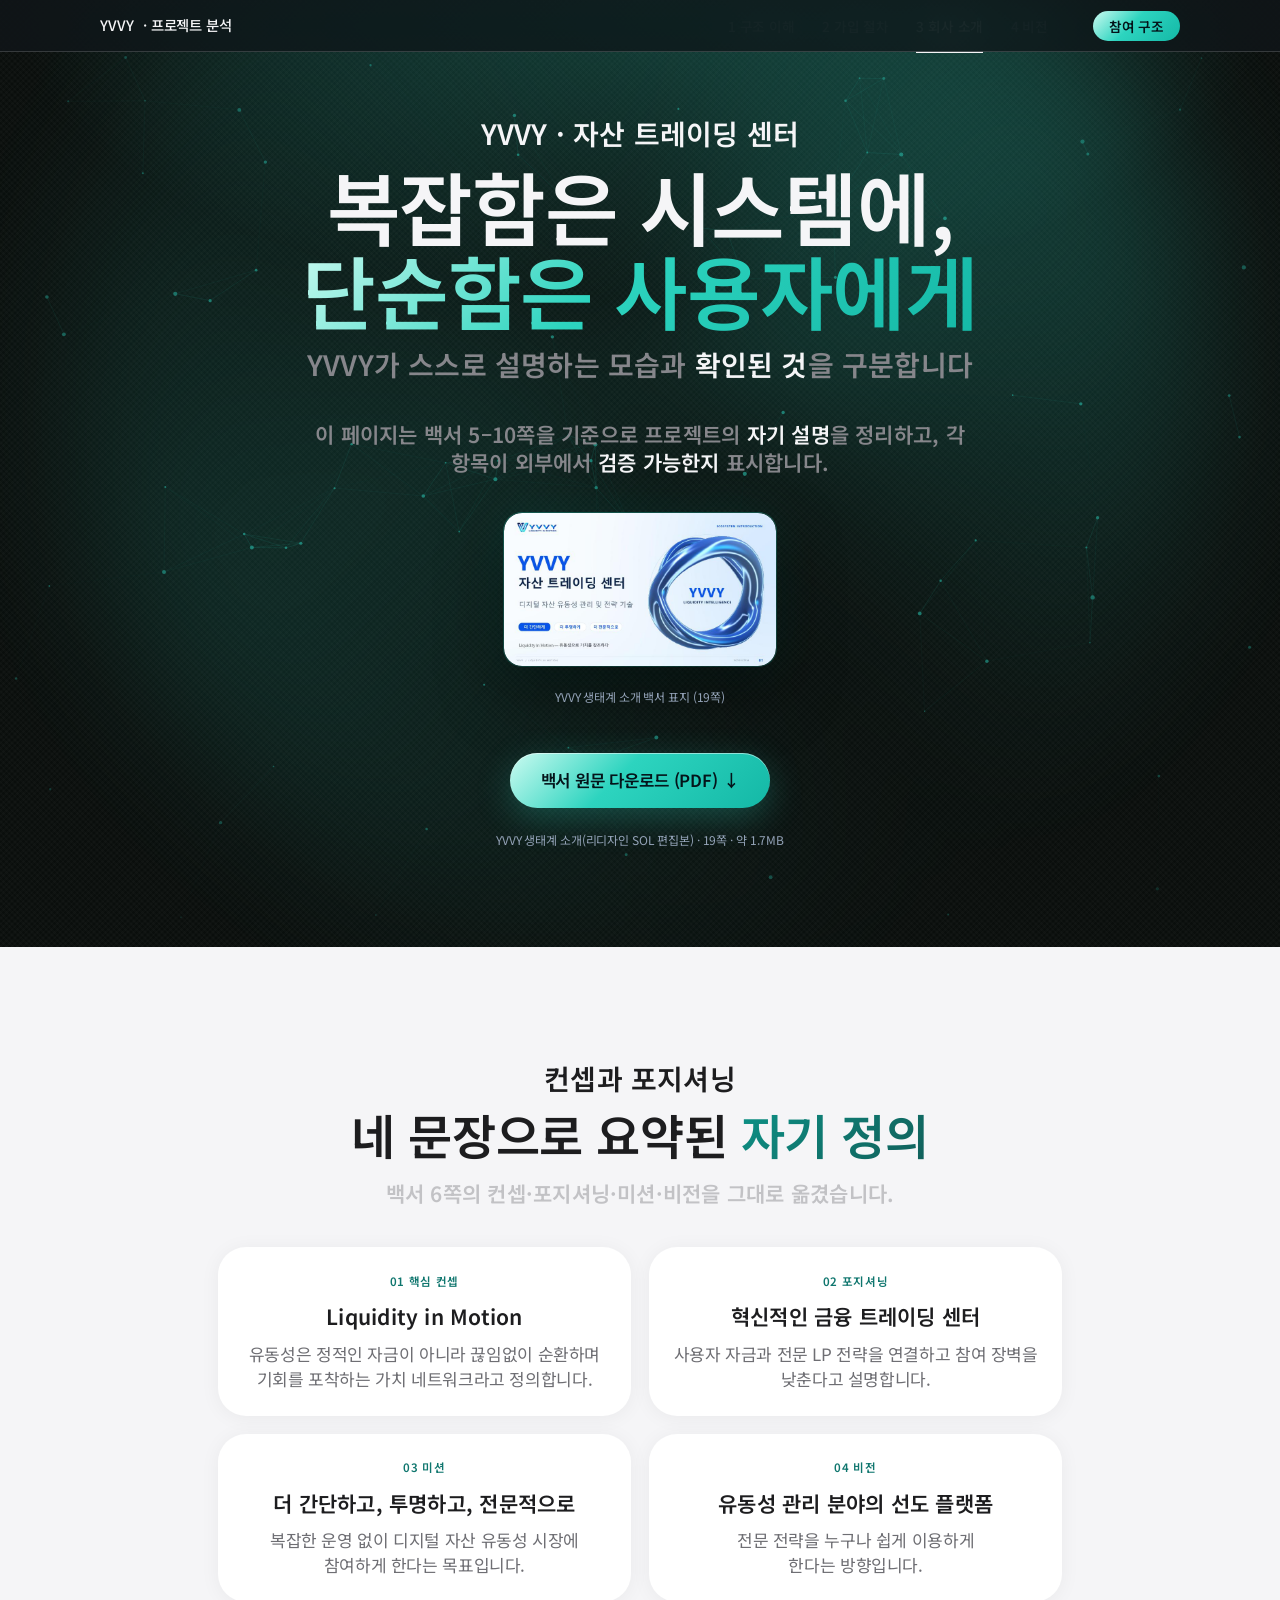
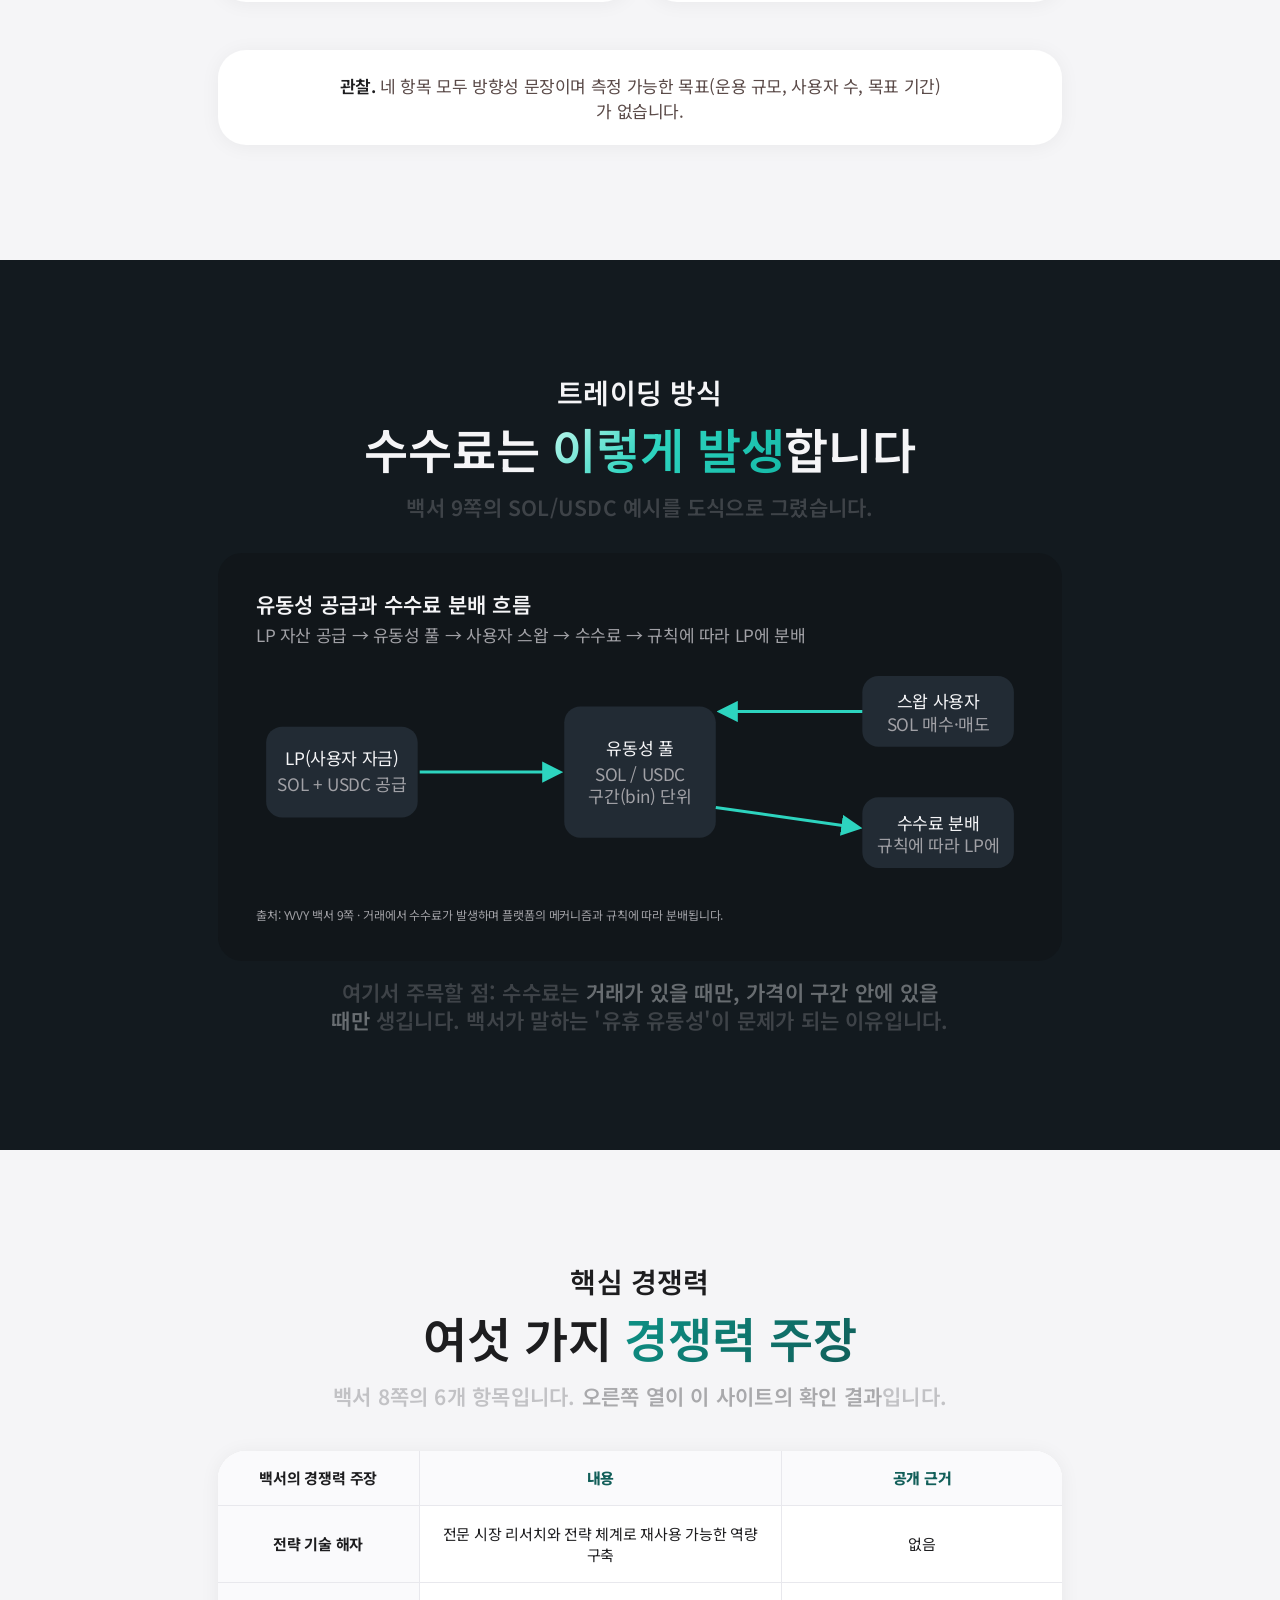
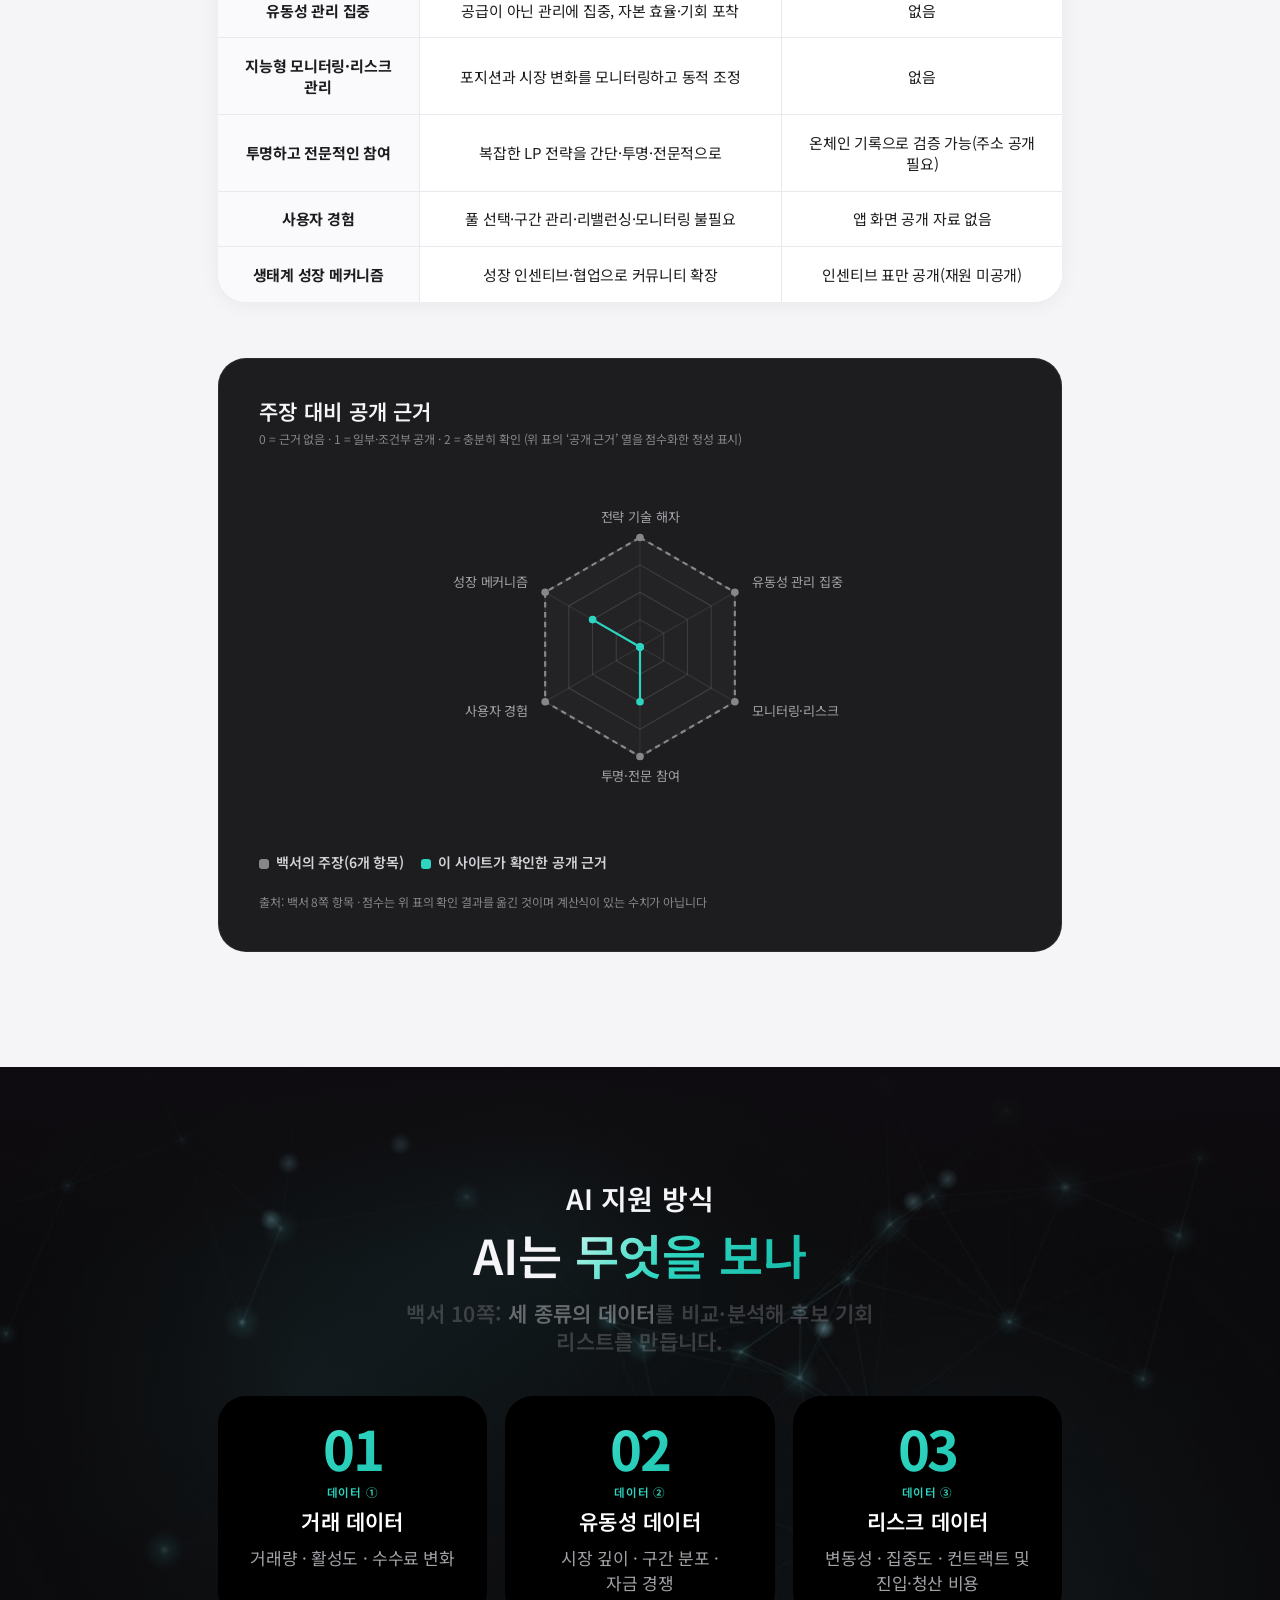
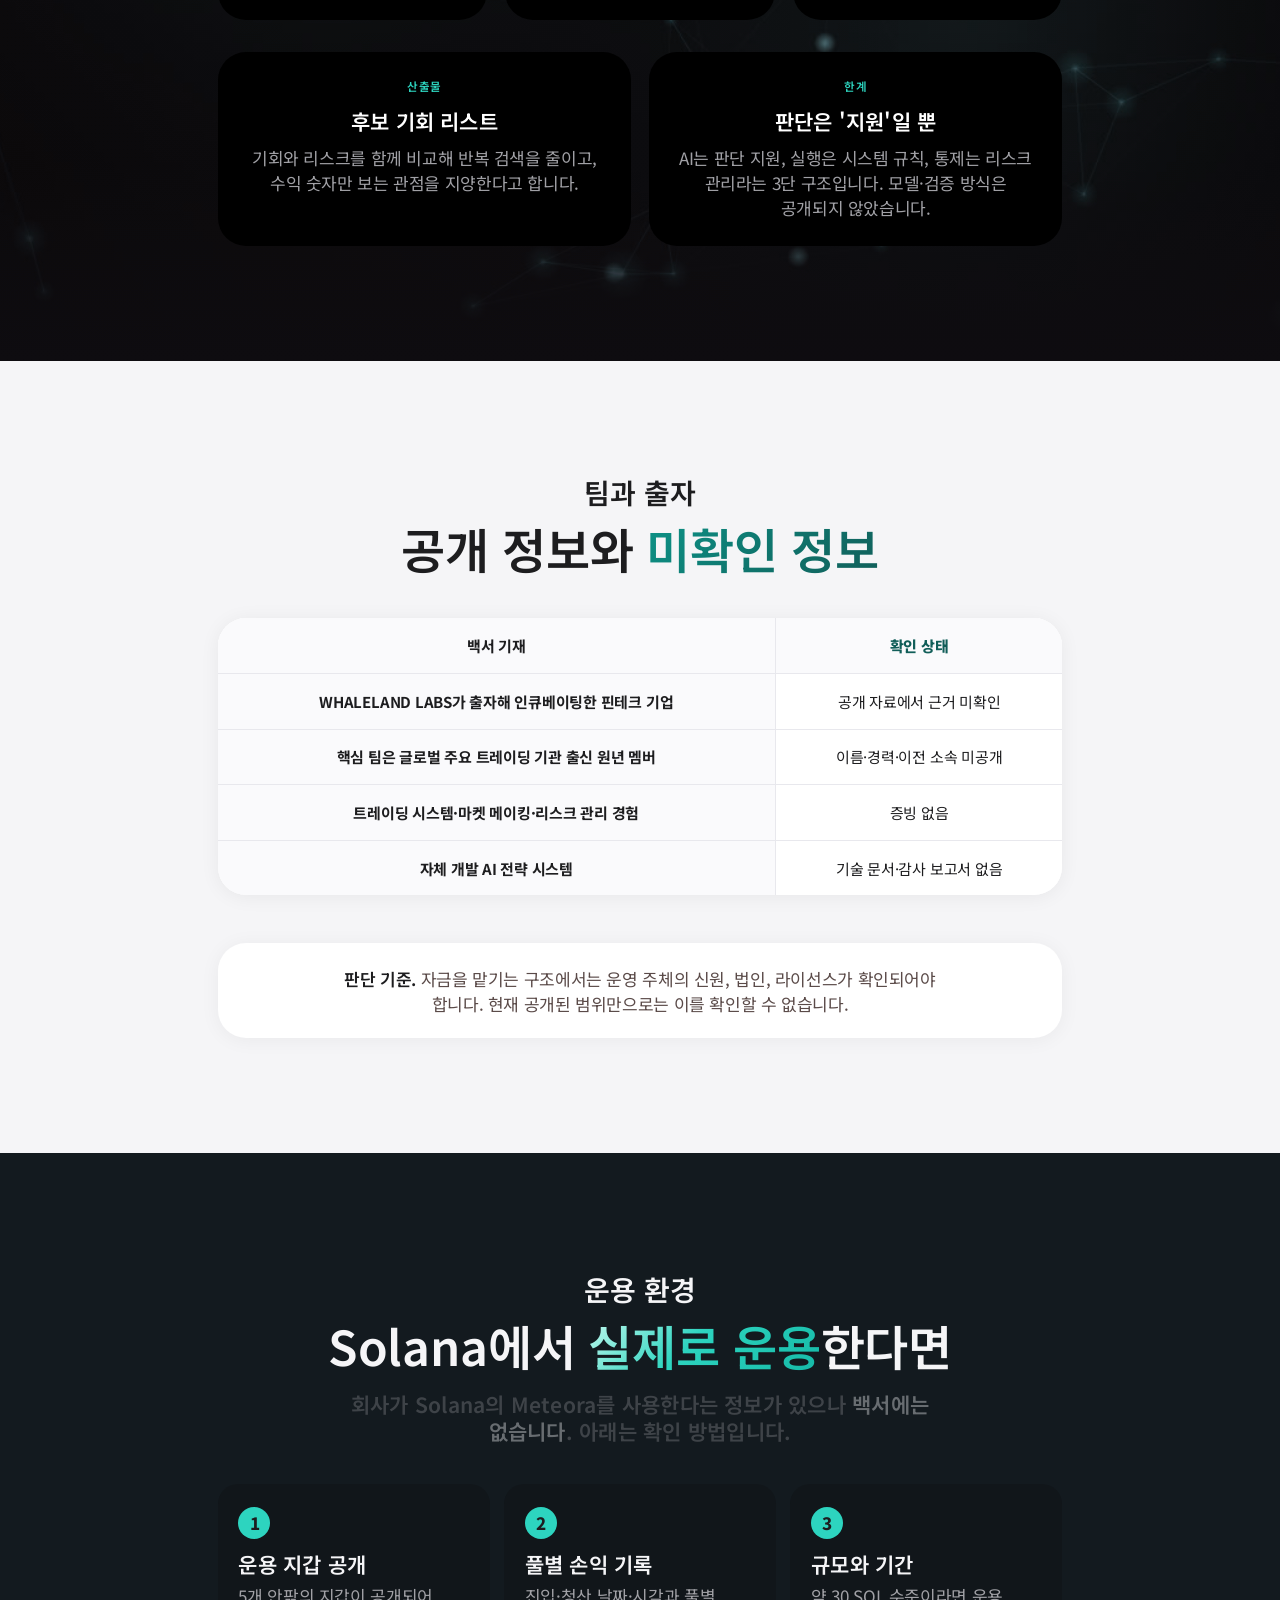
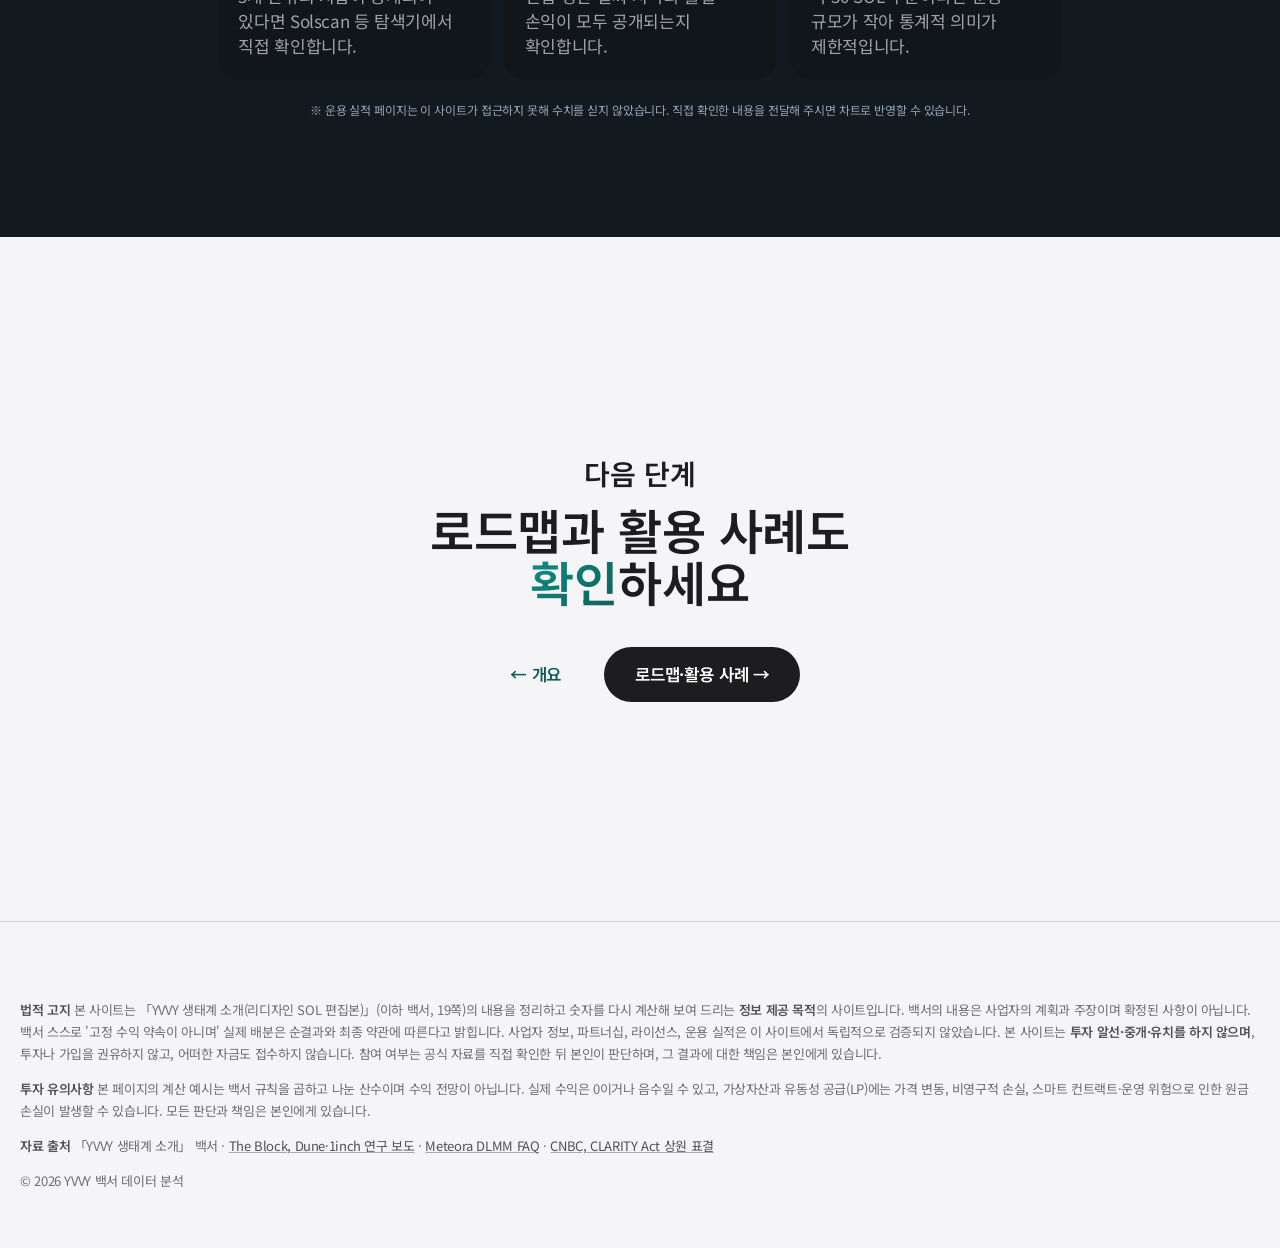
==== commit 3b9c7704: "실제 운용 지갑 수익 현황(fabriq) 링크 추가 Co-Authored-By: Claude Sonnet 5.5 <noreply@anthropic.com> Claude-Sessio" ====
--- a/company.html
+++ b/company.html
@@ -13,7 +13,7 @@
 <meta name="theme-color" content="#000000">
 <link rel="stylesheet" href="site.css?v=yvvy20261102b">
 <script>document.documentElement.classList.add('js');</script>
-<link rel="stylesheet" href="yvvy-viz.css?v=mint20261108b">
+<link rel="stylesheet" href="yvvy-viz.css?v=mint20261108c">
 </head>
 <body data-step="3">
 <nav class="nav">
@@ -132,6 +132,6 @@
 <script src="nocapital-responsive.js?v=yvvy20261102b" defer></script>
 <script src="nocapital-apple3.js?v=yvvy20261102b" defer></script>
 <script src="yvvy-apple.js?v=yvvy20261102b" defer></script>
-<script src="yvvy-viz.js?v=mint20261108b" defer></script>
+<script src="yvvy-viz.js?v=mint20261108c" defer></script>
 </body>
 </html>
--- a/yvvy-viz.css
+++ b/yvvy-viz.css
@@ -130,3 +130,6 @@
 section.hero.has-vbg { min-height: 100svh; display: flex; align-items: center; justify-content: center; }
 section.hero.has-vbg .wrap-wide { padding-top: 6rem; padding-bottom: 5rem; }
 html body section.hero .hero-note { margin: 2.2rem auto 0; font-size: 14px !important; font-weight: 400 !important; letter-spacing: -.01em; color: rgba(245,245,247,.62); }
+
+.vz-cta { margin: 2rem auto 0; text-align: center; }
+.vz-cta small { display: block; margin-top: .8rem; font-size: 12px; color: #86868b; word-break: break-all; }
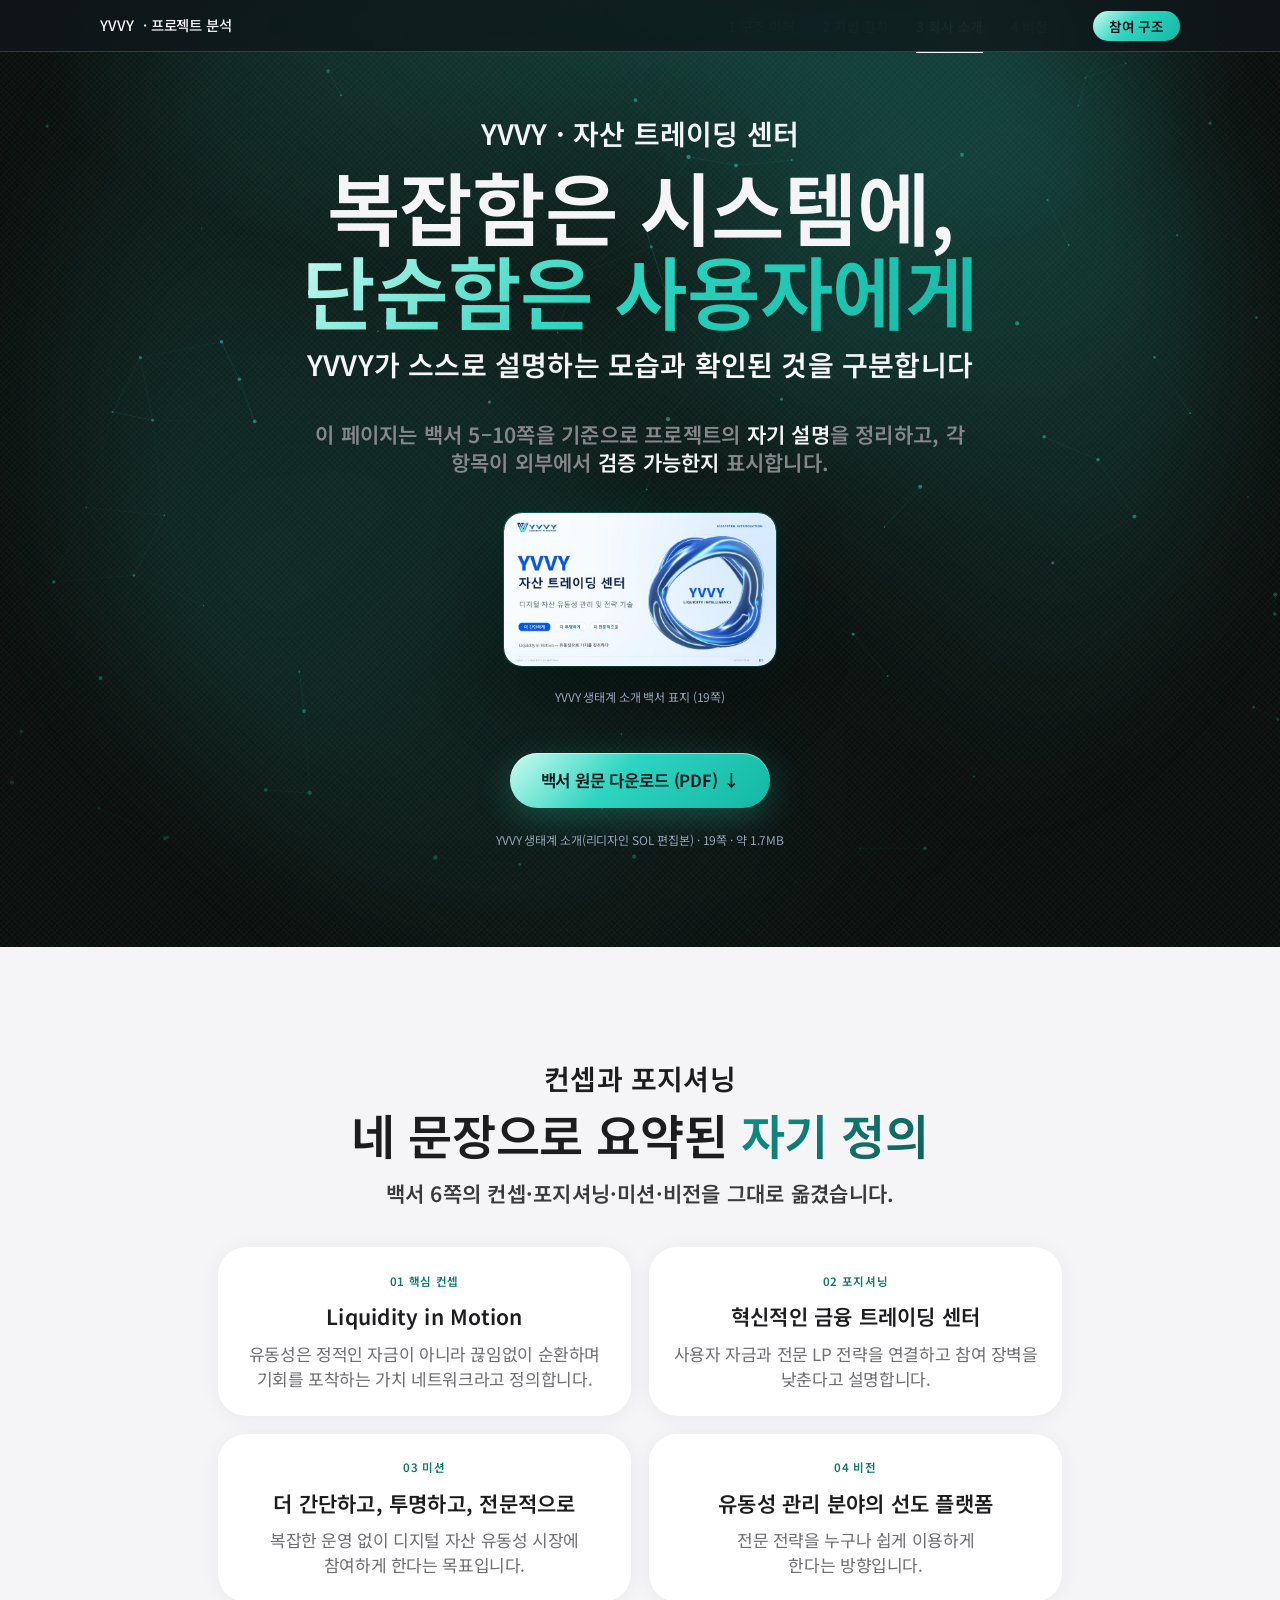
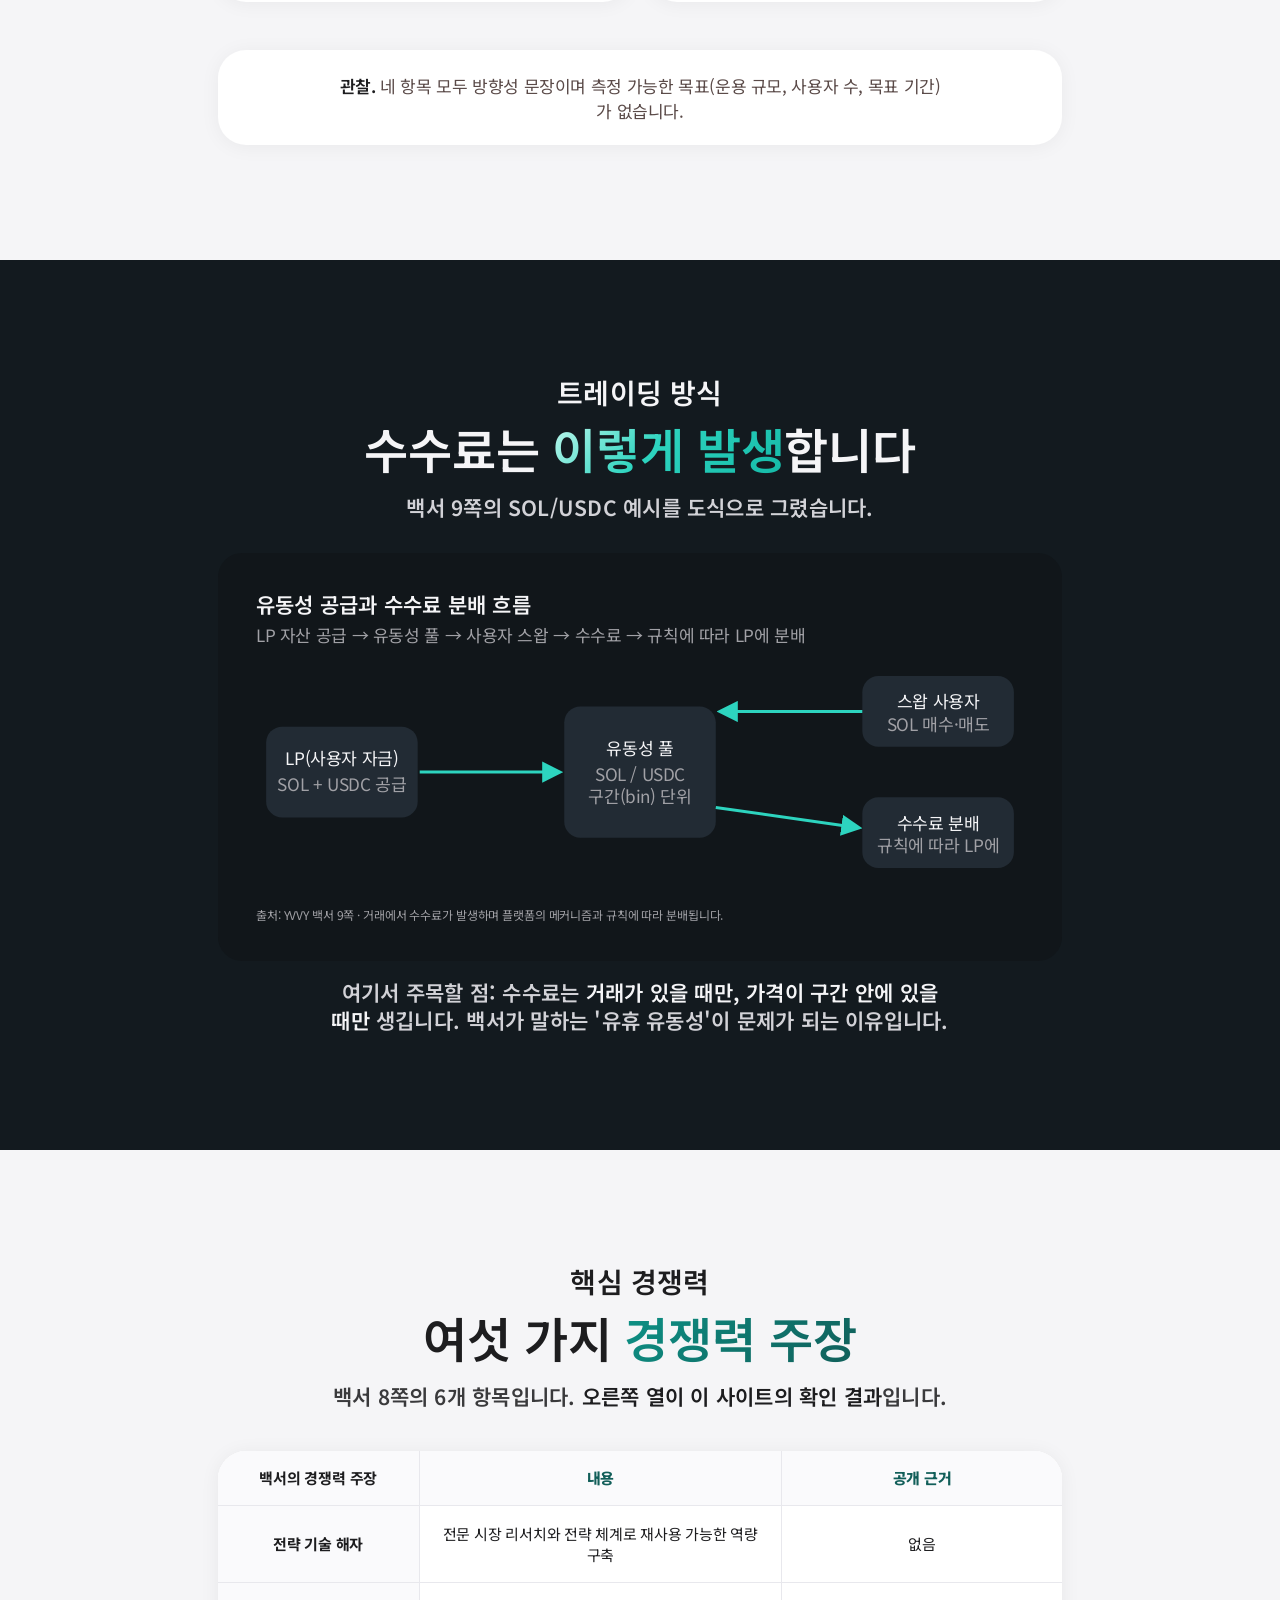
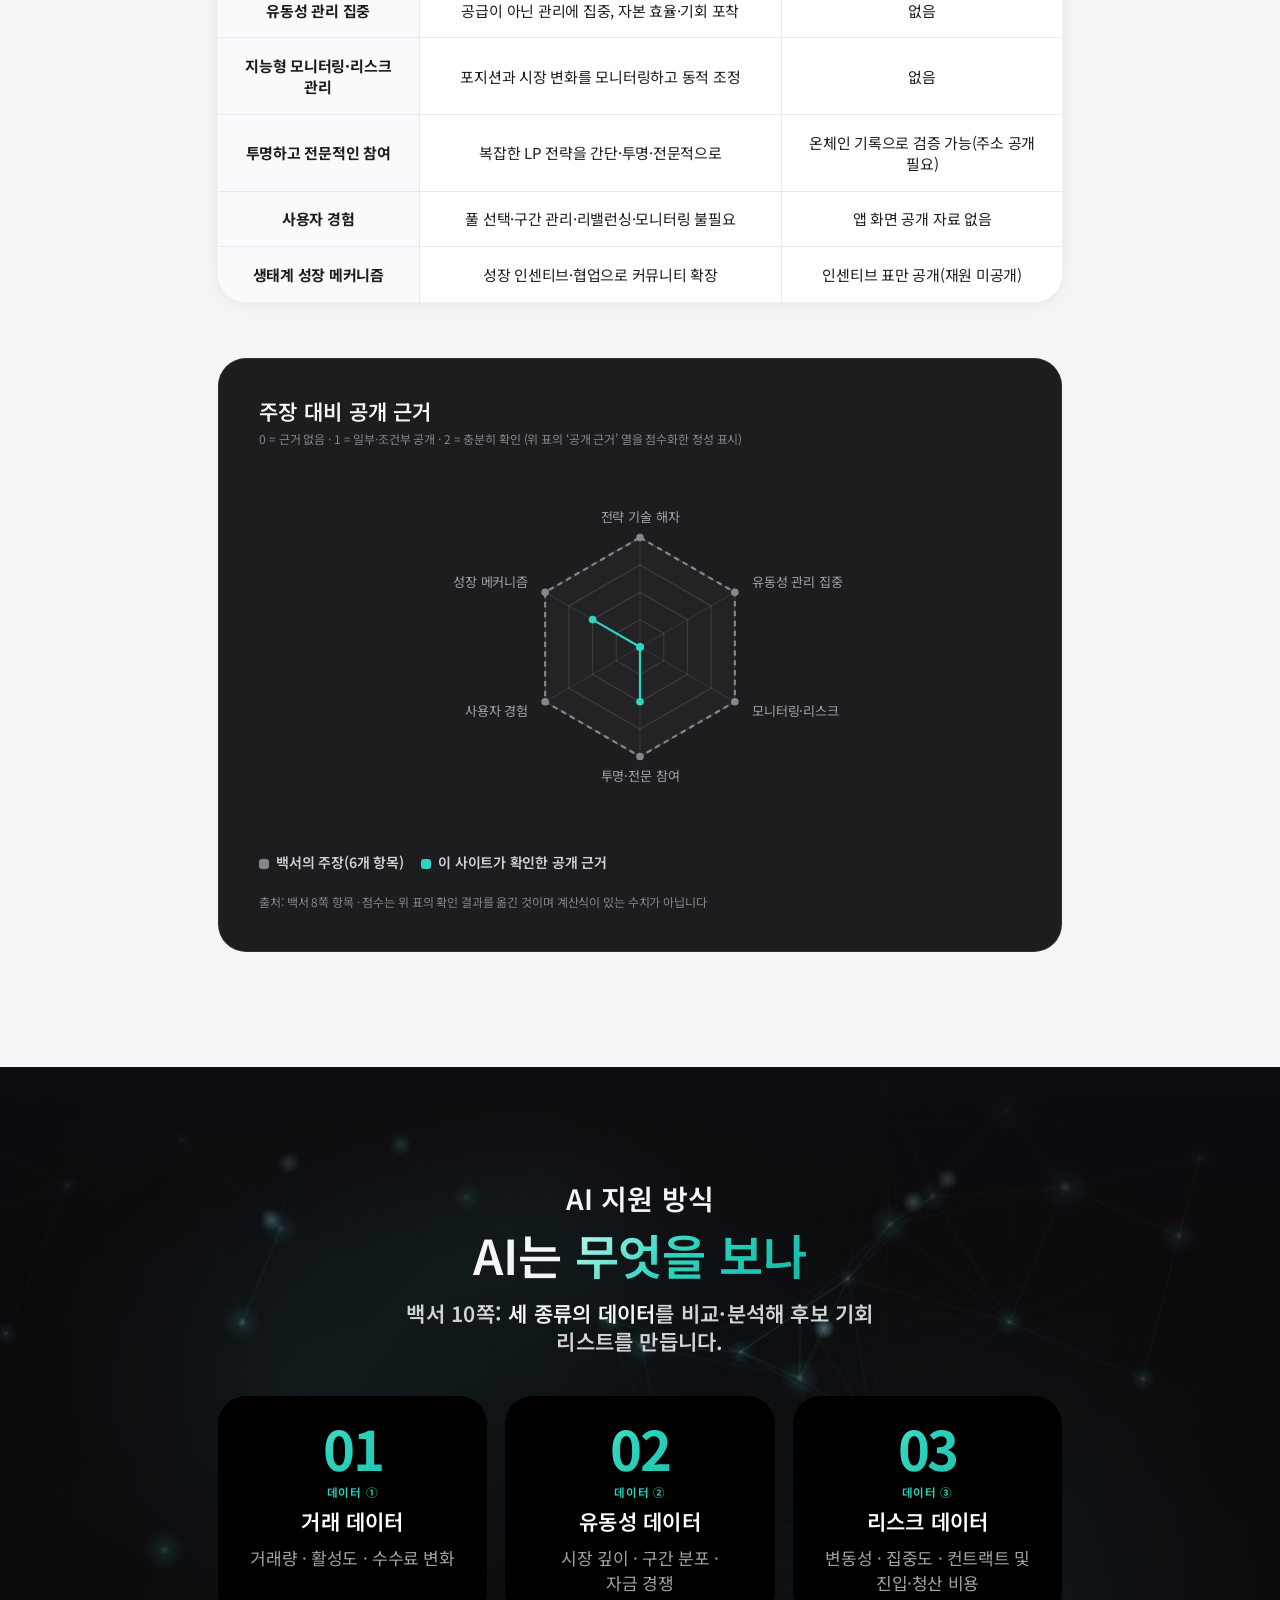
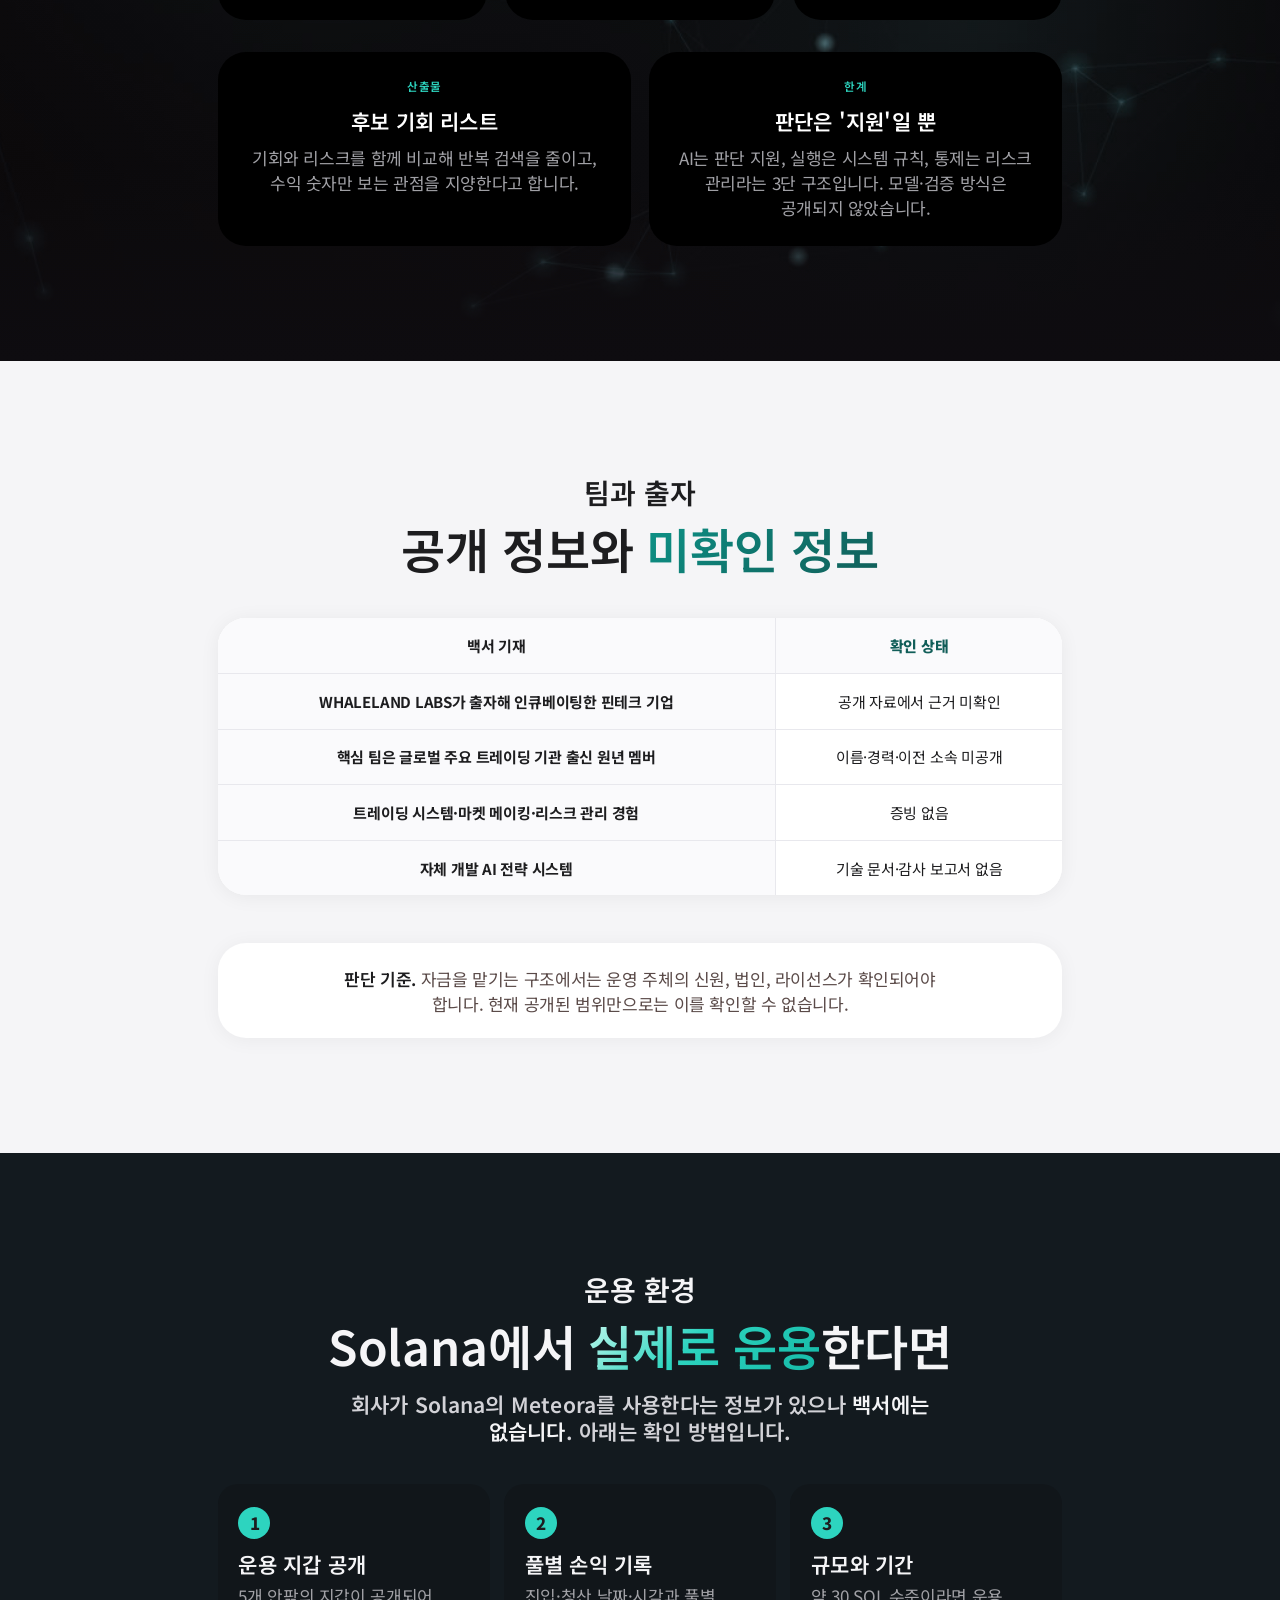
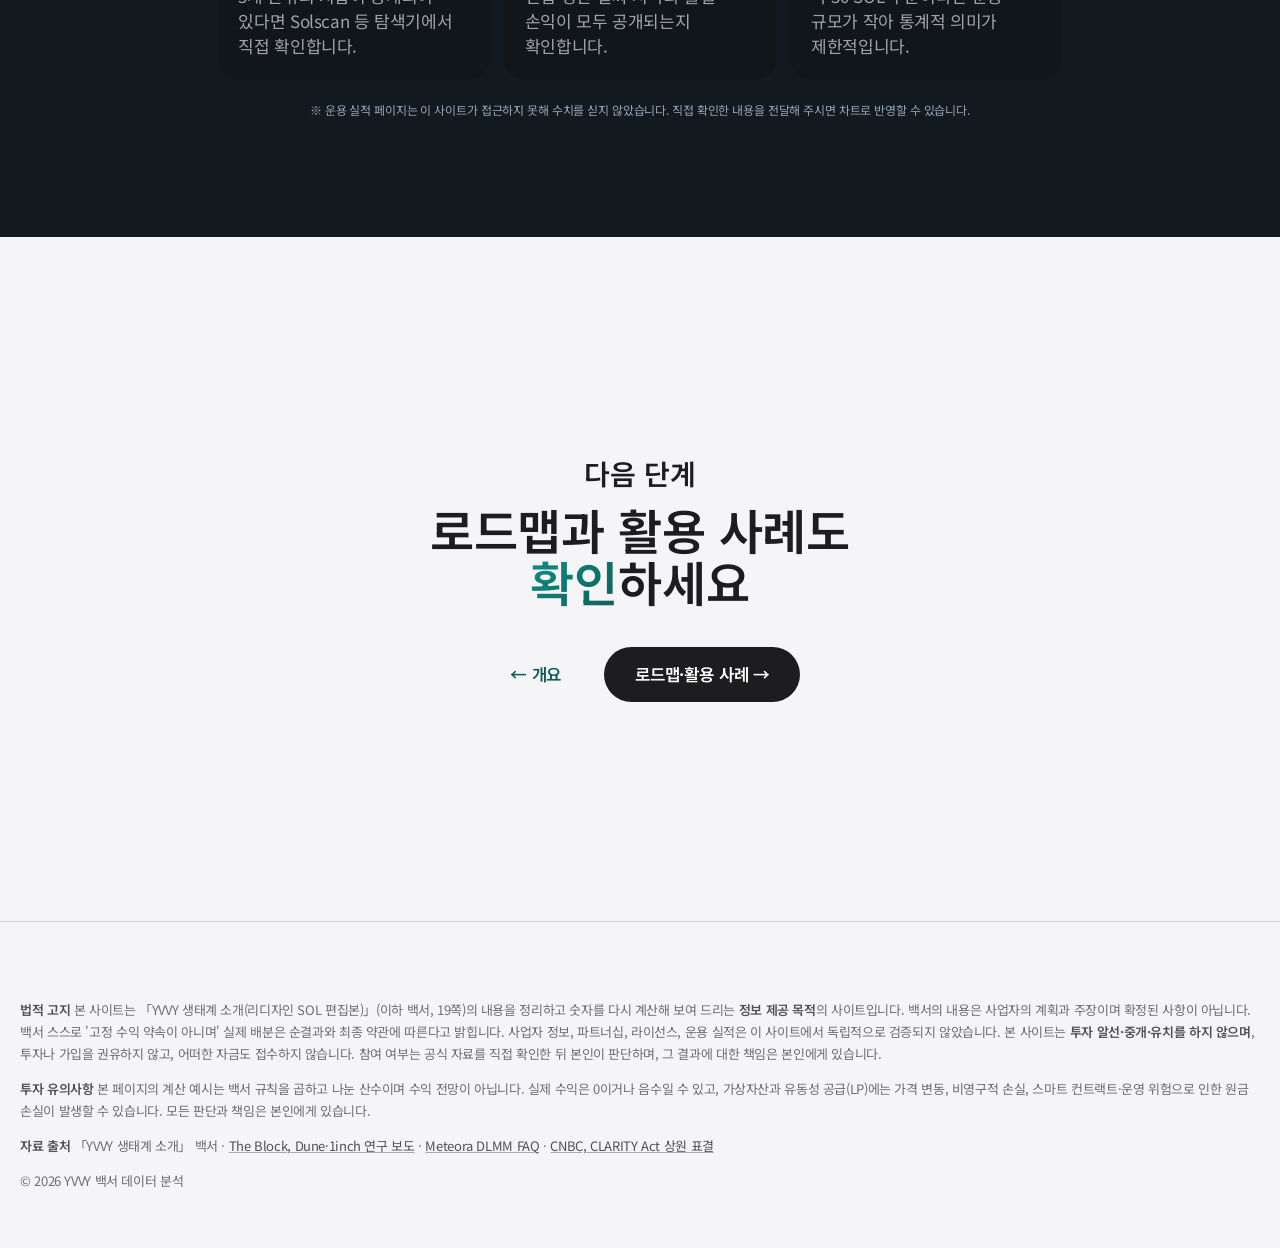
==== commit 9a9680bb: "본문 글자 타자 효과 제거(처음부터 또렷, 블록 단위 등장), 히어로 글자·영상 밝기 개선 Co-Authored-By: Claude Sonnet 5.5 <noreply@anthro" ====
--- a/company.html
+++ b/company.html
@@ -13,7 +13,7 @@
 <meta name="theme-color" content="#000000">
 <link rel="stylesheet" href="site.css?v=yvvy20261102b">
 <script>document.documentElement.classList.add('js');</script>
-<link rel="stylesheet" href="yvvy-viz.css?v=mint20261108c">
+<link rel="stylesheet" href="yvvy-viz.css?v=mint20261109b">
 </head>
 <body data-step="3">
 <nav class="nav">
@@ -132,6 +132,6 @@
 <script src="nocapital-responsive.js?v=yvvy20261102b" defer></script>
 <script src="nocapital-apple3.js?v=yvvy20261102b" defer></script>
 <script src="yvvy-apple.js?v=yvvy20261102b" defer></script>
-<script src="yvvy-viz.js?v=mint20261108c" defer></script>
+<script src="yvvy-viz.js?v=mint20261109b" defer></script>
 </body>
 </html>
--- a/yvvy-viz.css
+++ b/yvvy-viz.css
@@ -133,3 +133,18 @@
 
 .vz-cta { margin: 2rem auto 0; text-align: center; }
 .vz-cta small { display: block; margin-top: .8rem; font-size: 12px; color: #86868b; word-break: break-all; }
+
+/* 본문 글자: 한 글자·단어씩 켜지는(타자 치듯) 스크롤 효과를 끄고, 처음부터 또렷한 색으로 블록 전체가 한 번에 나타나게 */
+html.js body .fx-on .w { color: #d2d2d7 !important; transition: none !important; }
+html.js body .fx-on :is(strong,b,em,.hl) .w { color: #f5f5f7 !important; }
+html.js body section.lt .fx-on .w { color: #3a3a3c !important; }
+html.js body section.lt .fx-on :is(strong,b,em,.hl) .w { color: #1d1d1f !important; }
+html.js body section.hero .fx-on .w, html.js body section.hero .sub .w { color: #f5f5f7 !important; }
+html.js body section.hero .hero-note { color: rgba(245,245,247,.78) !important; }
+html body section.hero .sub, html body section.hero .sub * { color: #f5f5f7 !important; -webkit-text-fill-color: #f5f5f7 !important; }
+html body section.hero .sub em { color: #ffffff !important; -webkit-text-fill-color: #ffffff !important; }
+html body section.hero .hero-note, html body section.hero .hero-note * { color: rgba(245,245,247,.82) !important; -webkit-text-fill-color: rgba(245,245,247,.82) !important; }
+.vbg.raw video { filter: brightness(.9) saturate(1.1); }
+.vbg.raw::after { background: linear-gradient(180deg, rgba(10,14,12,.38) 0%, rgba(10,14,12,.2) 40%, rgba(10,14,12,.34) 75%, #0a0e0c 100%); }
+.vbg.raw video { filter: brightness(.8) saturate(1.05); }
+.vbg.raw::after { background: linear-gradient(180deg, rgba(10,14,12,.5) 0%, rgba(10,14,12,.42) 45%, rgba(10,14,12,.42) 75%, #0a0e0c 100%); }
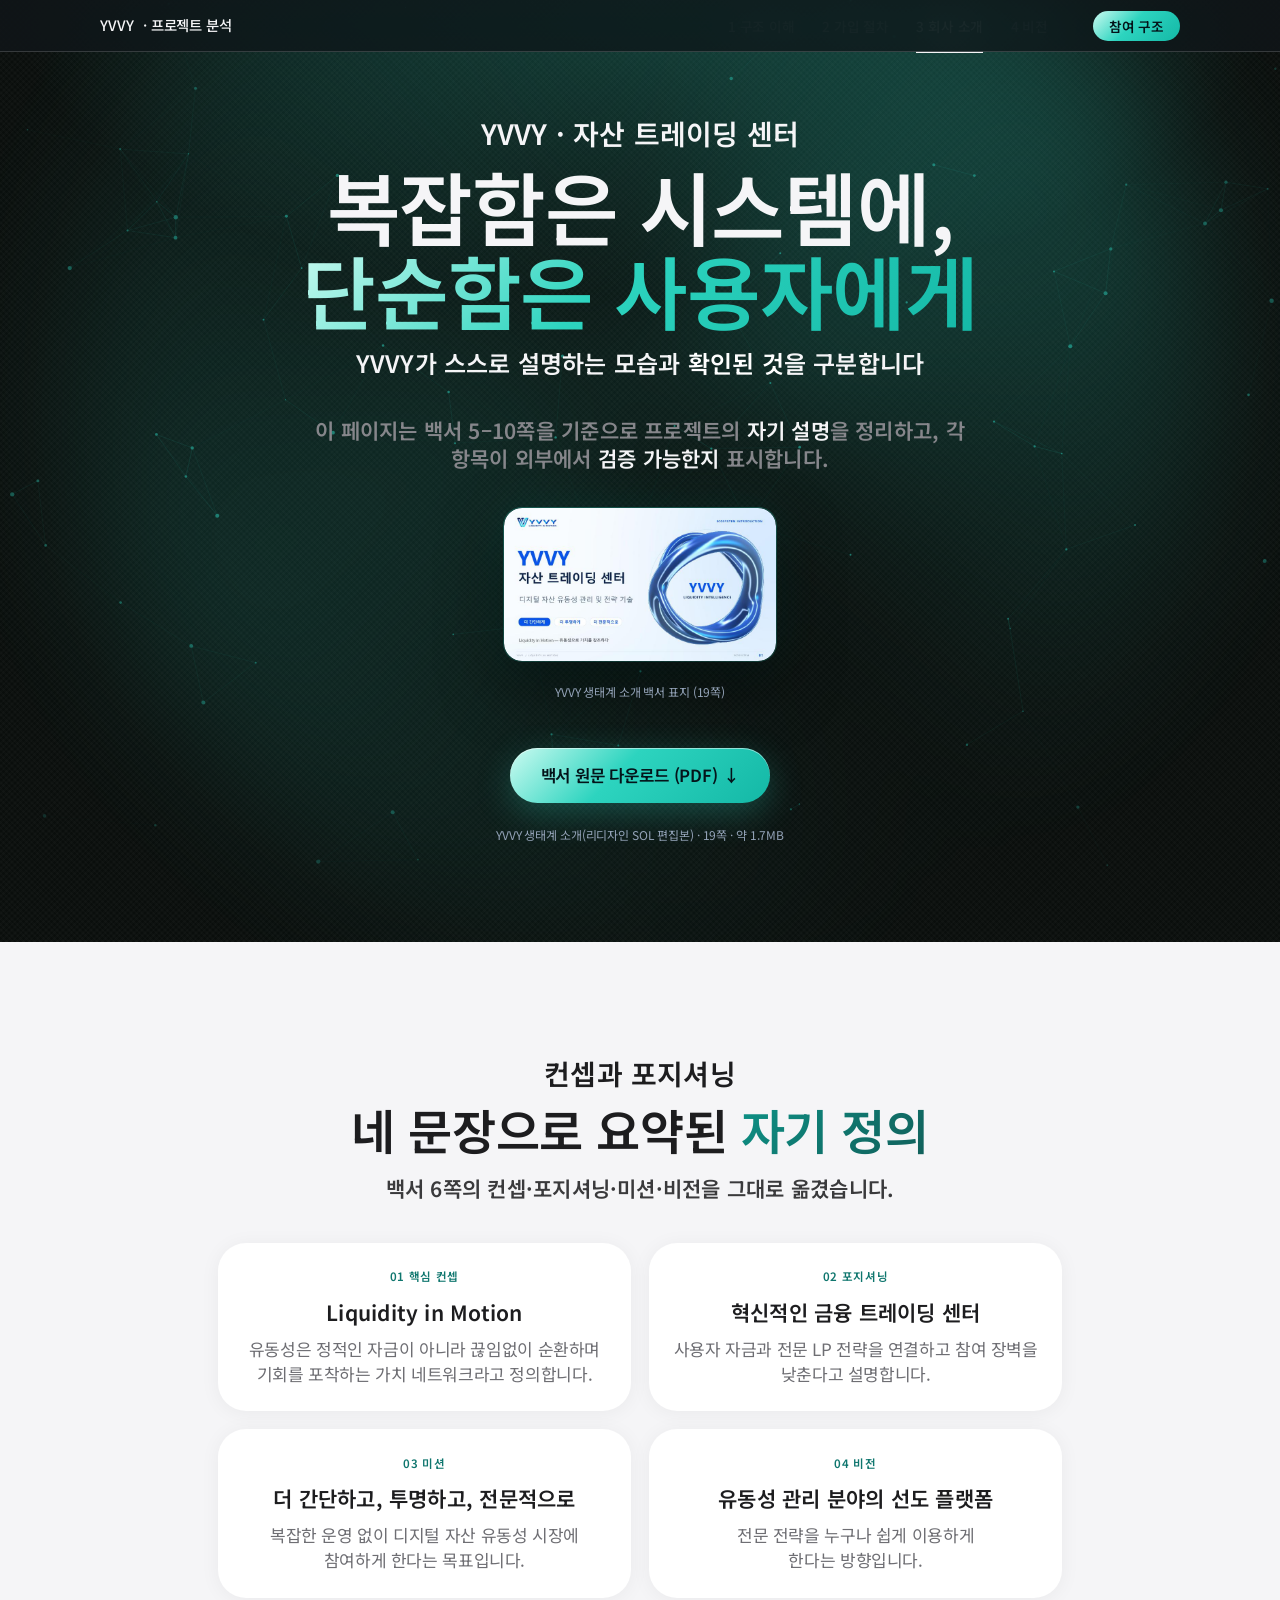
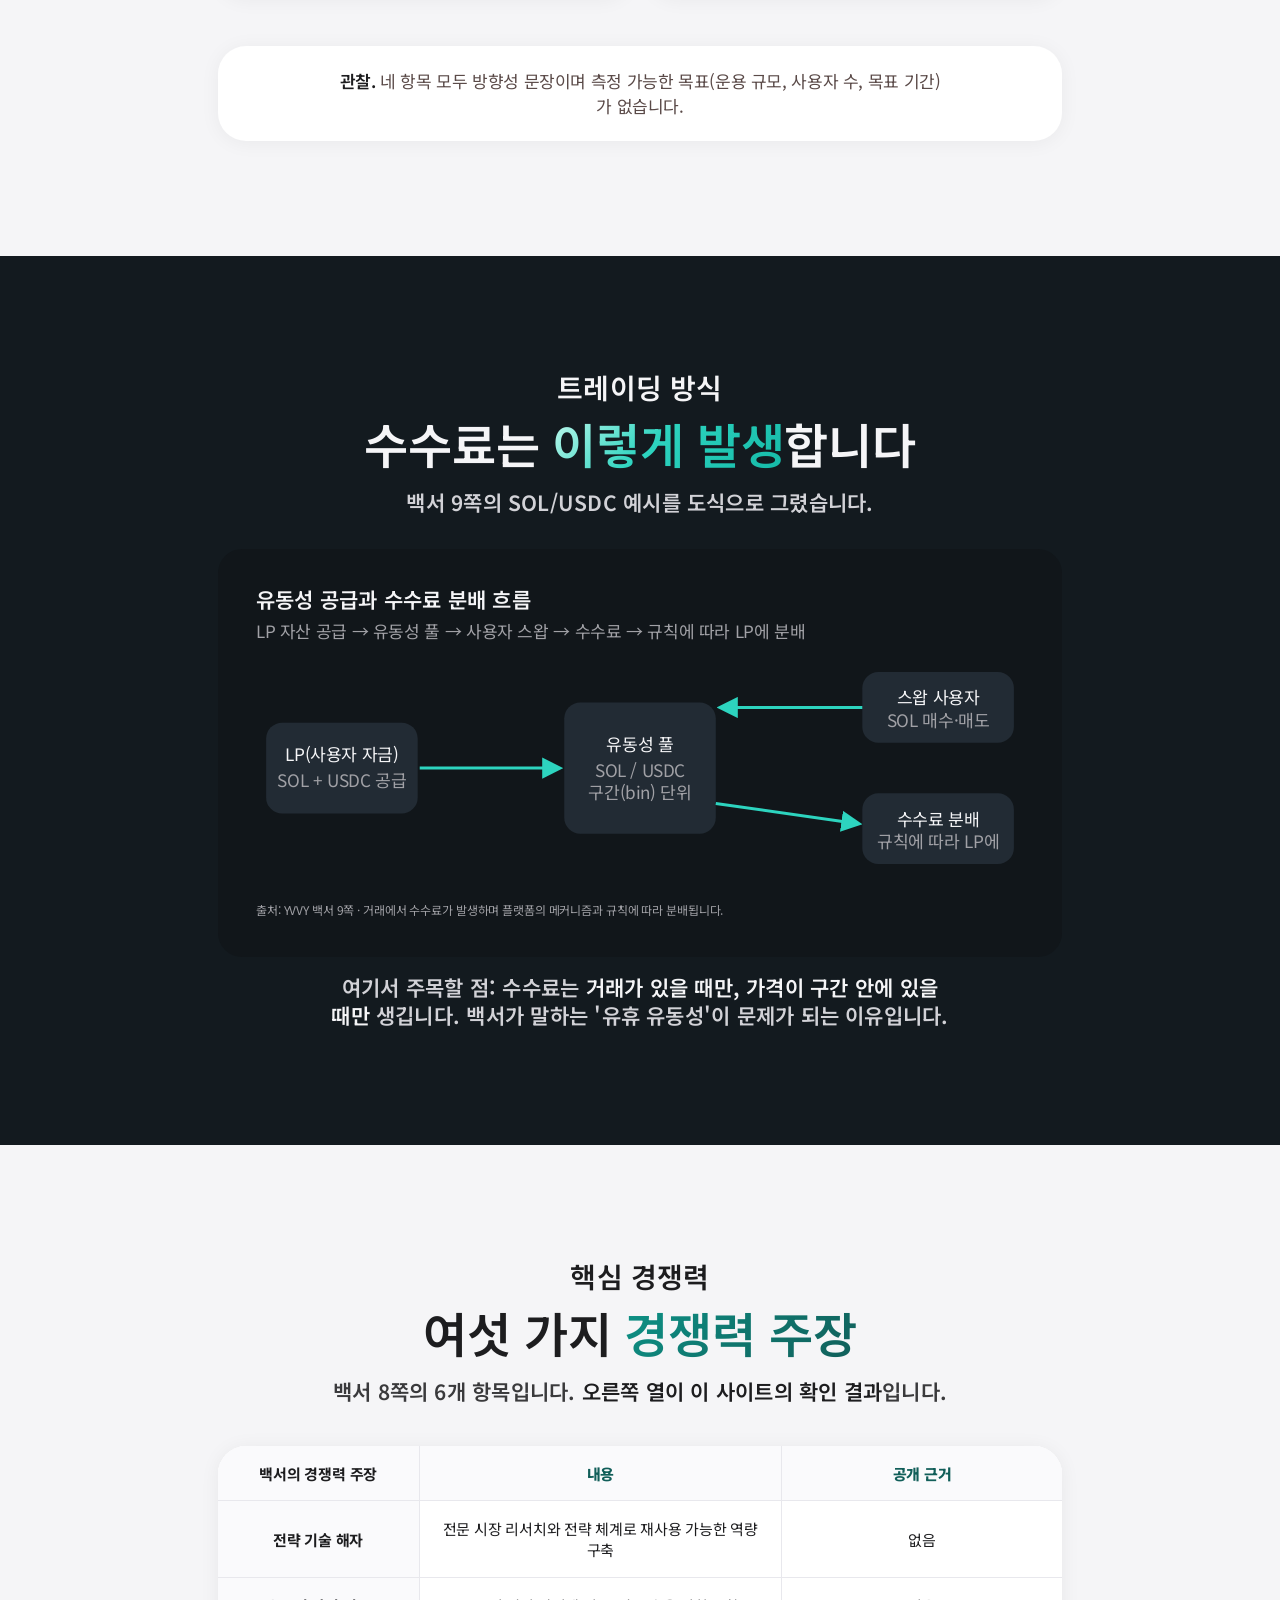
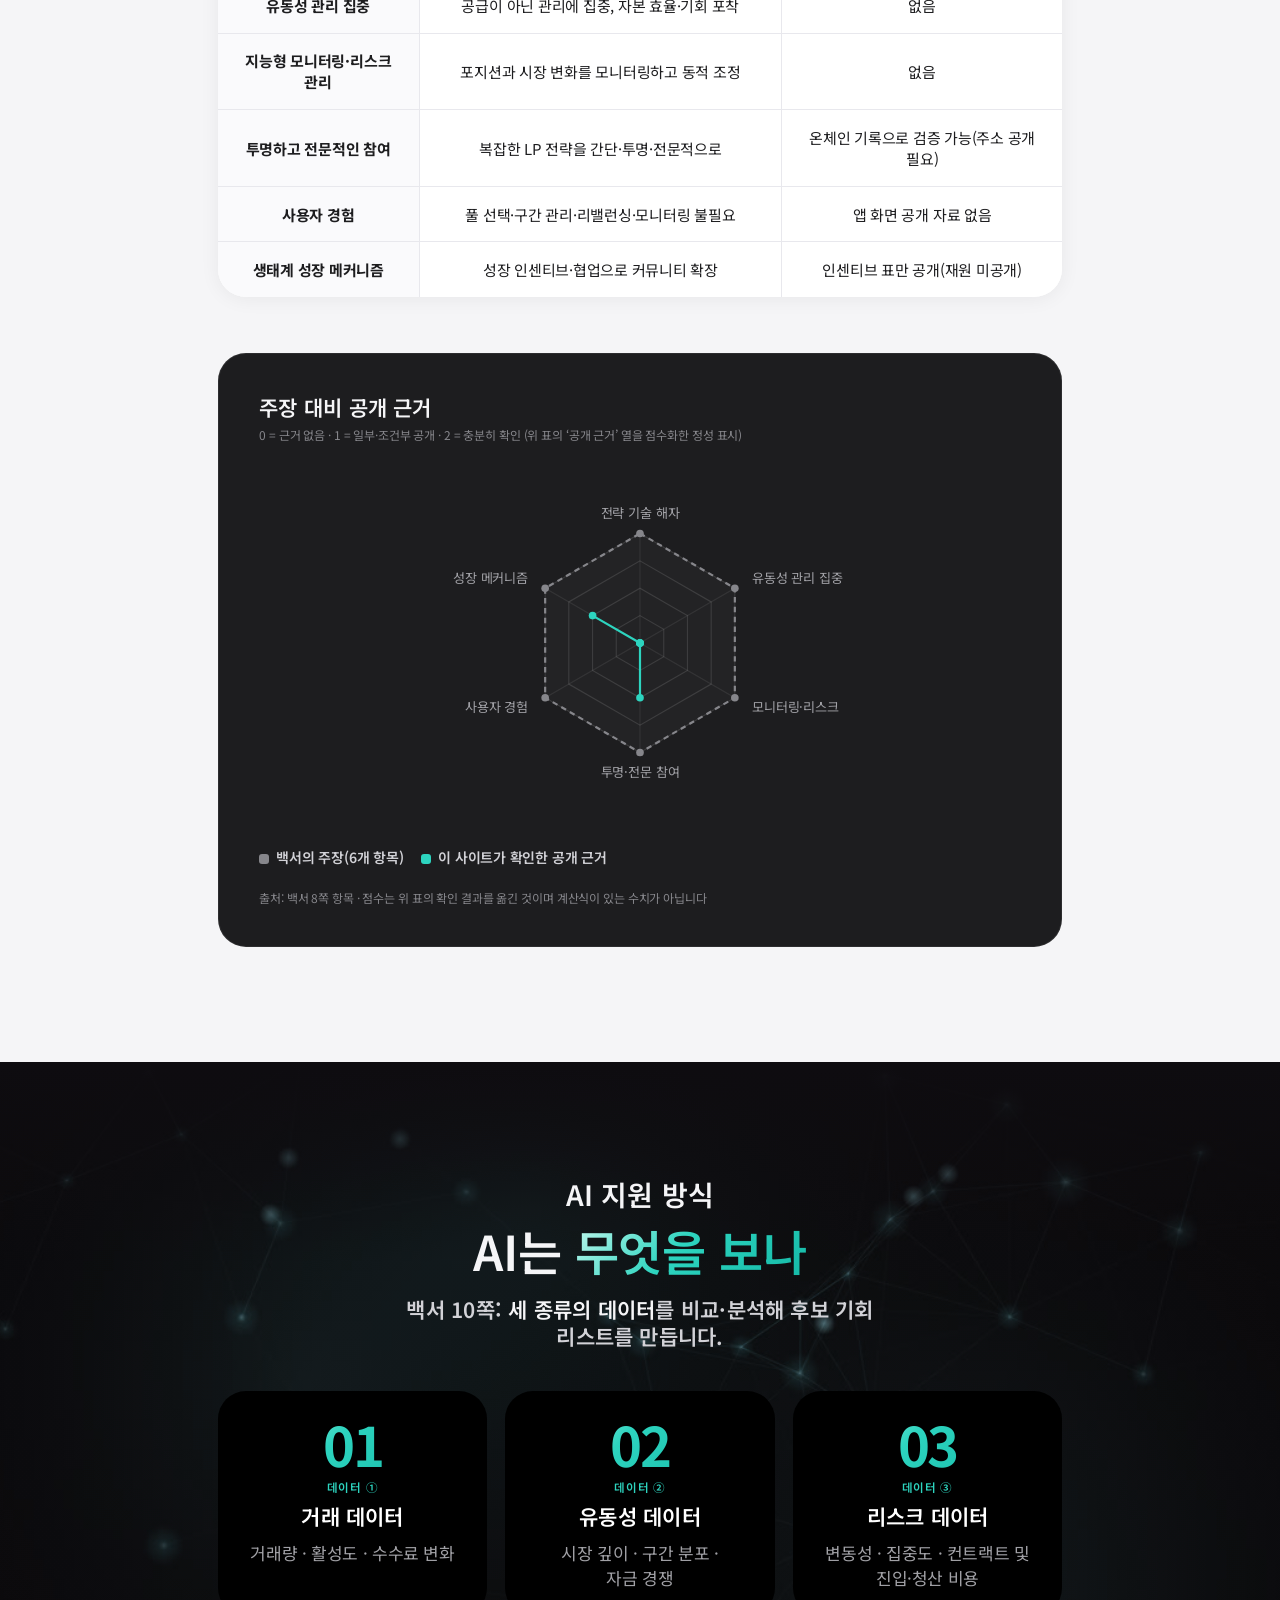
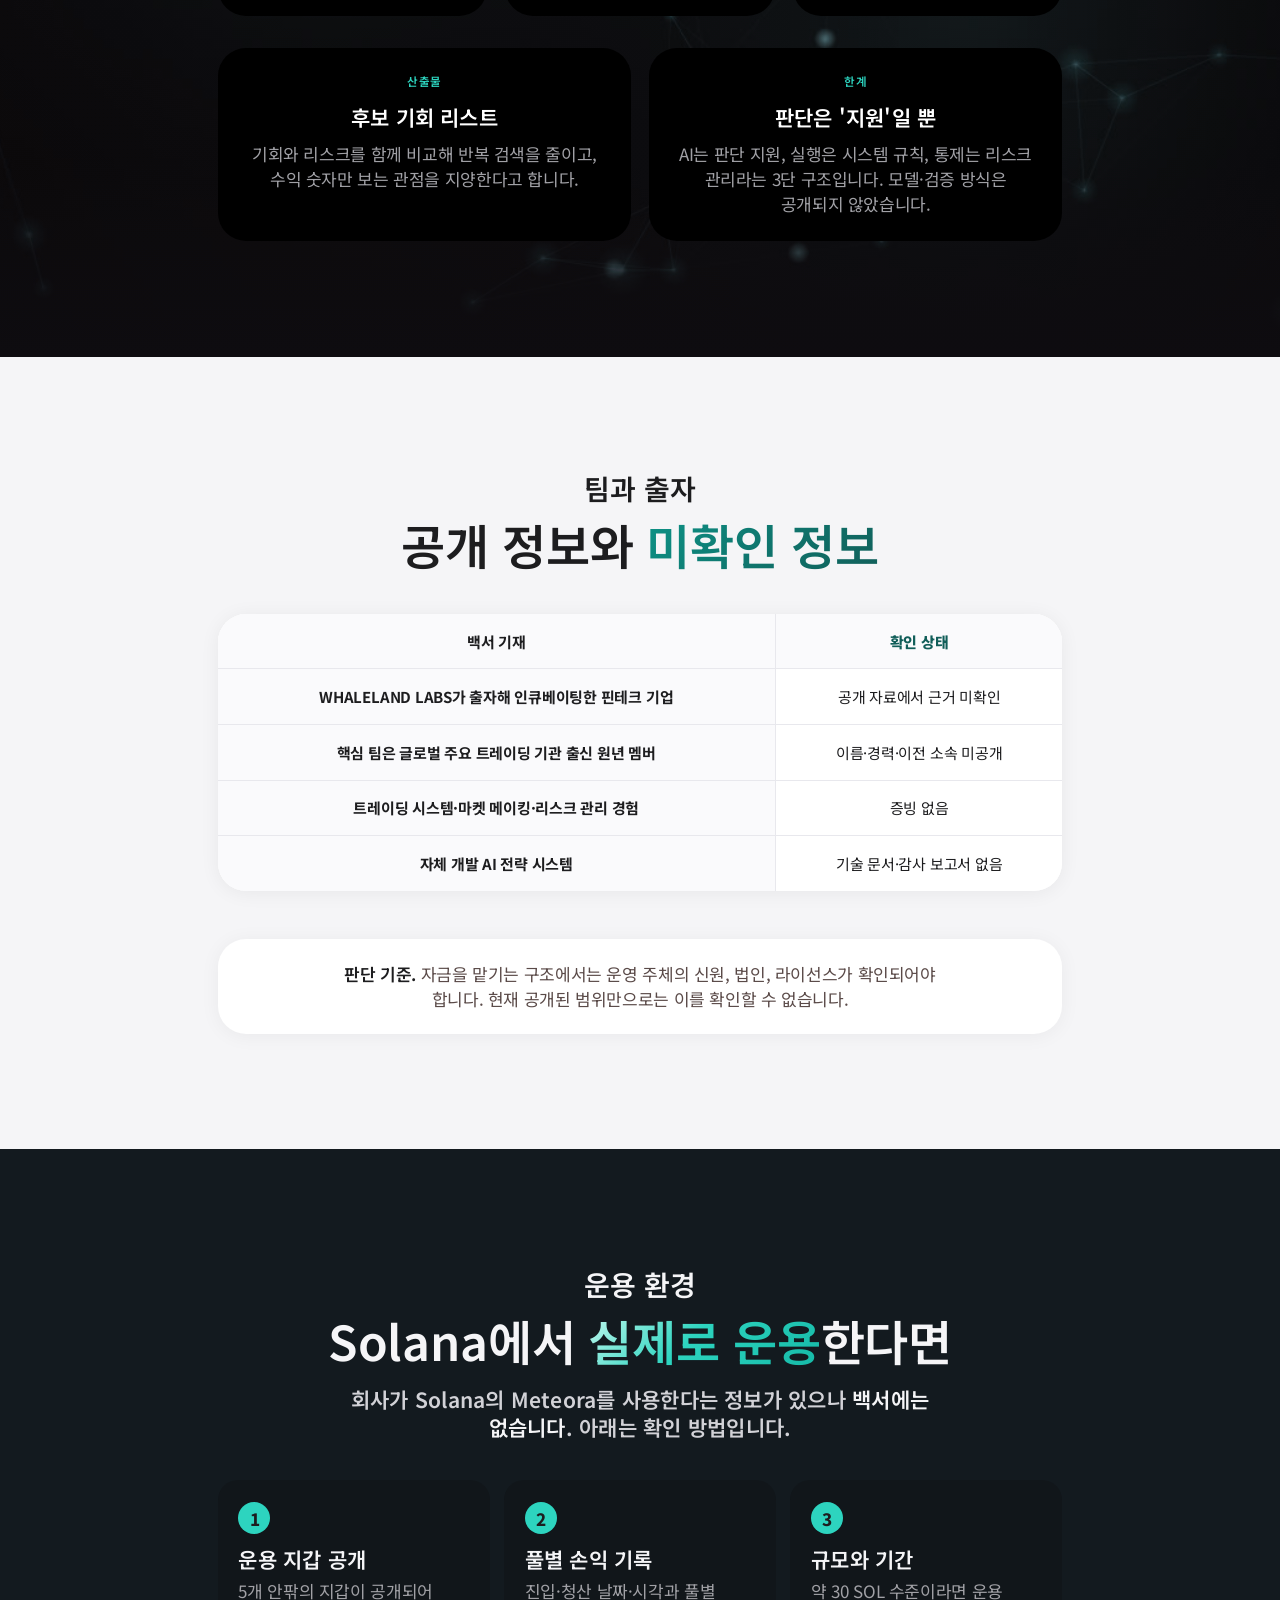
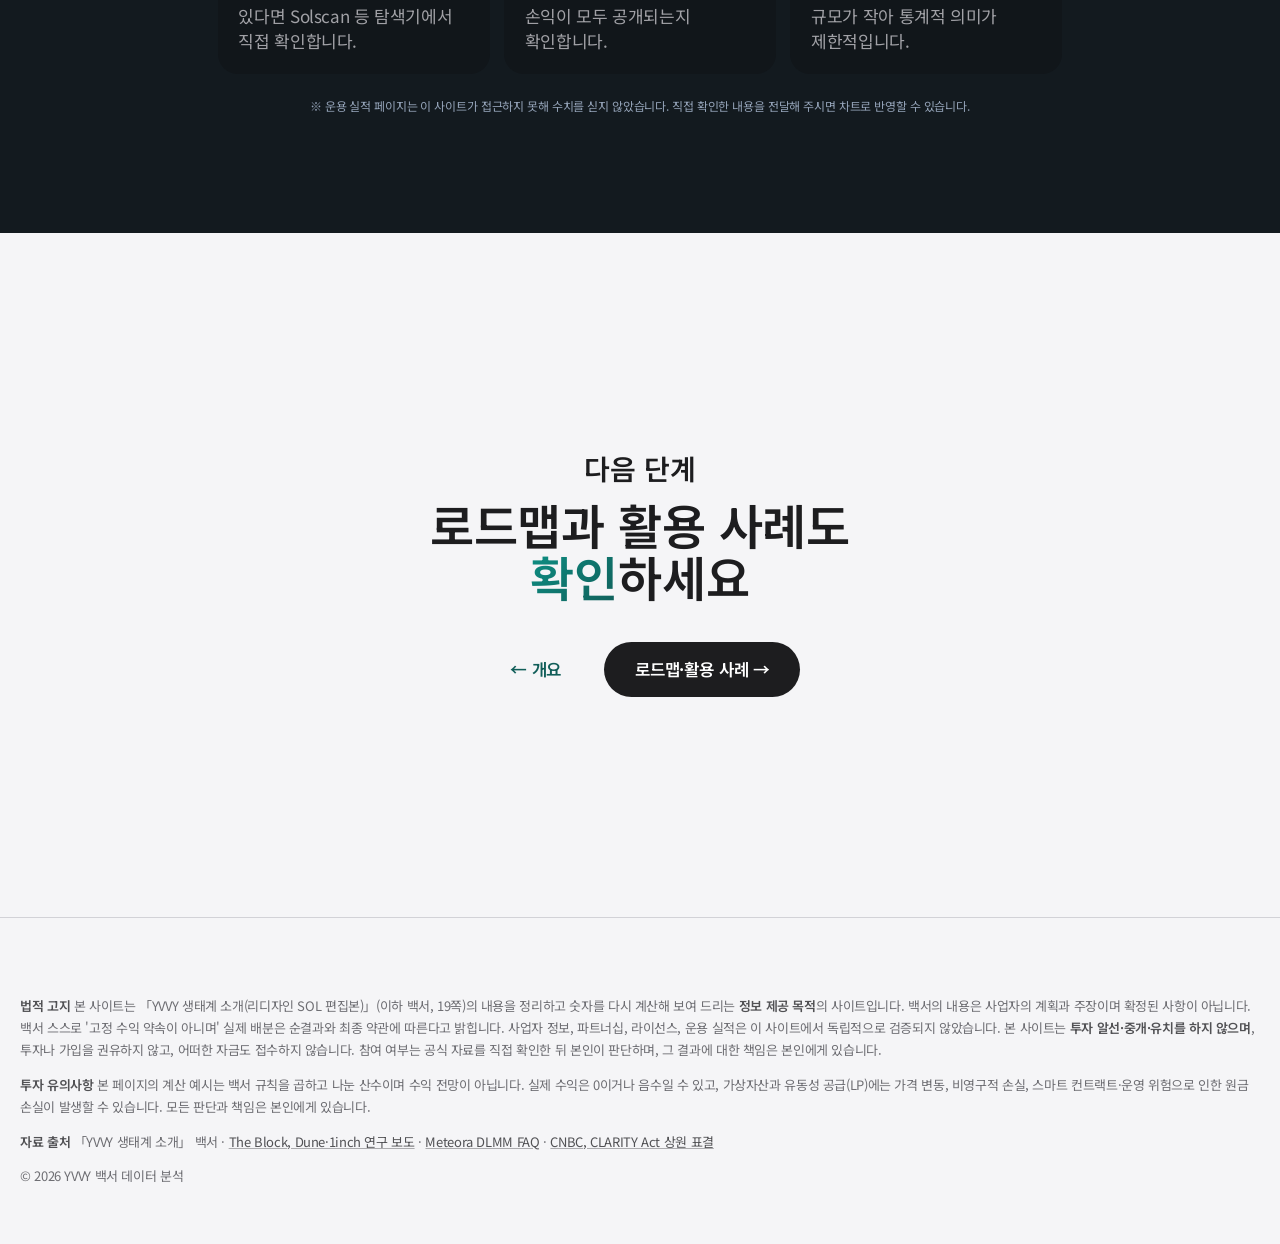
==== commit b596e3ea: "데스크톱 서브카피 한 단계 축소(28→24px), 히어로 안내문 크기 정리 Co-Authored-By: Claude Sonnet 5.5 <noreply@anthropic.com> " ====
--- a/company.html
+++ b/company.html
@@ -13,7 +13,7 @@
 <meta name="theme-color" content="#000000">
 <link rel="stylesheet" href="site.css?v=yvvy20261102b">
 <script>document.documentElement.classList.add('js');</script>
-<link rel="stylesheet" href="yvvy-viz.css?v=mint20261109b">
+<link rel="stylesheet" href="yvvy-viz.css?v=mint20261109d">
 </head>
 <body data-step="3">
 <nav class="nav">
@@ -132,6 +132,6 @@
 <script src="nocapital-responsive.js?v=yvvy20261102b" defer></script>
 <script src="nocapital-apple3.js?v=yvvy20261102b" defer></script>
 <script src="yvvy-apple.js?v=yvvy20261102b" defer></script>
-<script src="yvvy-viz.js?v=mint20261109b" defer></script>
+<script src="yvvy-viz.js?v=mint20261109d" defer></script>
 </body>
 </html>
--- a/yvvy-viz.css
+++ b/yvvy-viz.css
@@ -148,3 +148,8 @@
 .vbg.raw::after { background: linear-gradient(180deg, rgba(10,14,12,.38) 0%, rgba(10,14,12,.2) 40%, rgba(10,14,12,.34) 75%, #0a0e0c 100%); }
 .vbg.raw video { filter: brightness(.8) saturate(1.05); }
 .vbg.raw::after { background: linear-gradient(180deg, rgba(10,14,12,.5) 0%, rgba(10,14,12,.42) 45%, rgba(10,14,12,.42) 75%, #0a0e0c 100%); }
+
+/* 데스크톱 서브카피(.sub) 한 단계 축소: 28px → 24px (사이트 타입 스케일의 다음 단계) */
+@media (min-width: 1070px) { html body .sub { font-size: 24px !important; line-height: 1.3 !important; letter-spacing: .009em !important; } }
+@media (min-width: 1070px) { html body>:is(section,section#top):not(.zx1):not(.zx2):not(#_):not(#__) .sub { font-size: 24px !important; line-height: 1.3 !important; letter-spacing: .009em !important; } }
+html body>:is(section,section#top):not(.zx1):not(.zx2):not(#_):not(#__) .hero-note { font-size: 15px !important; line-height: 1.5 !important; font-weight: 500 !important; }
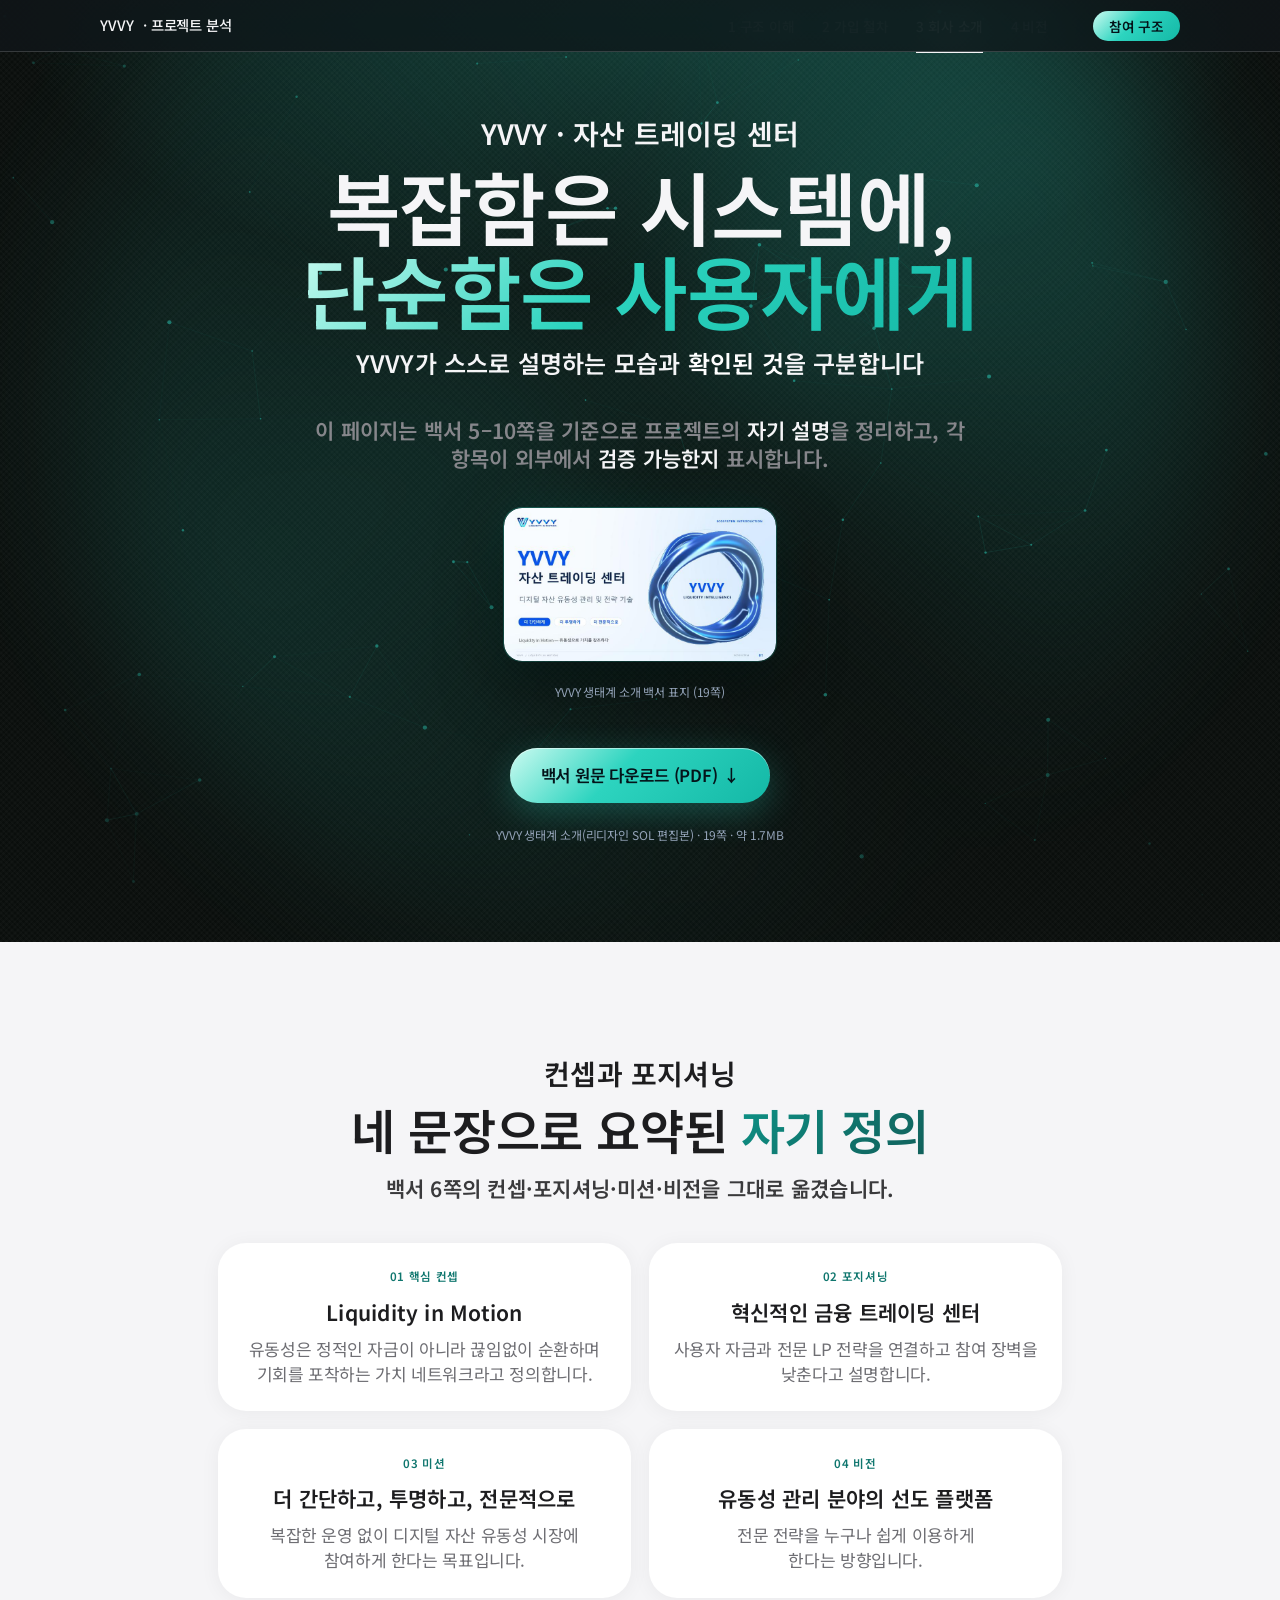
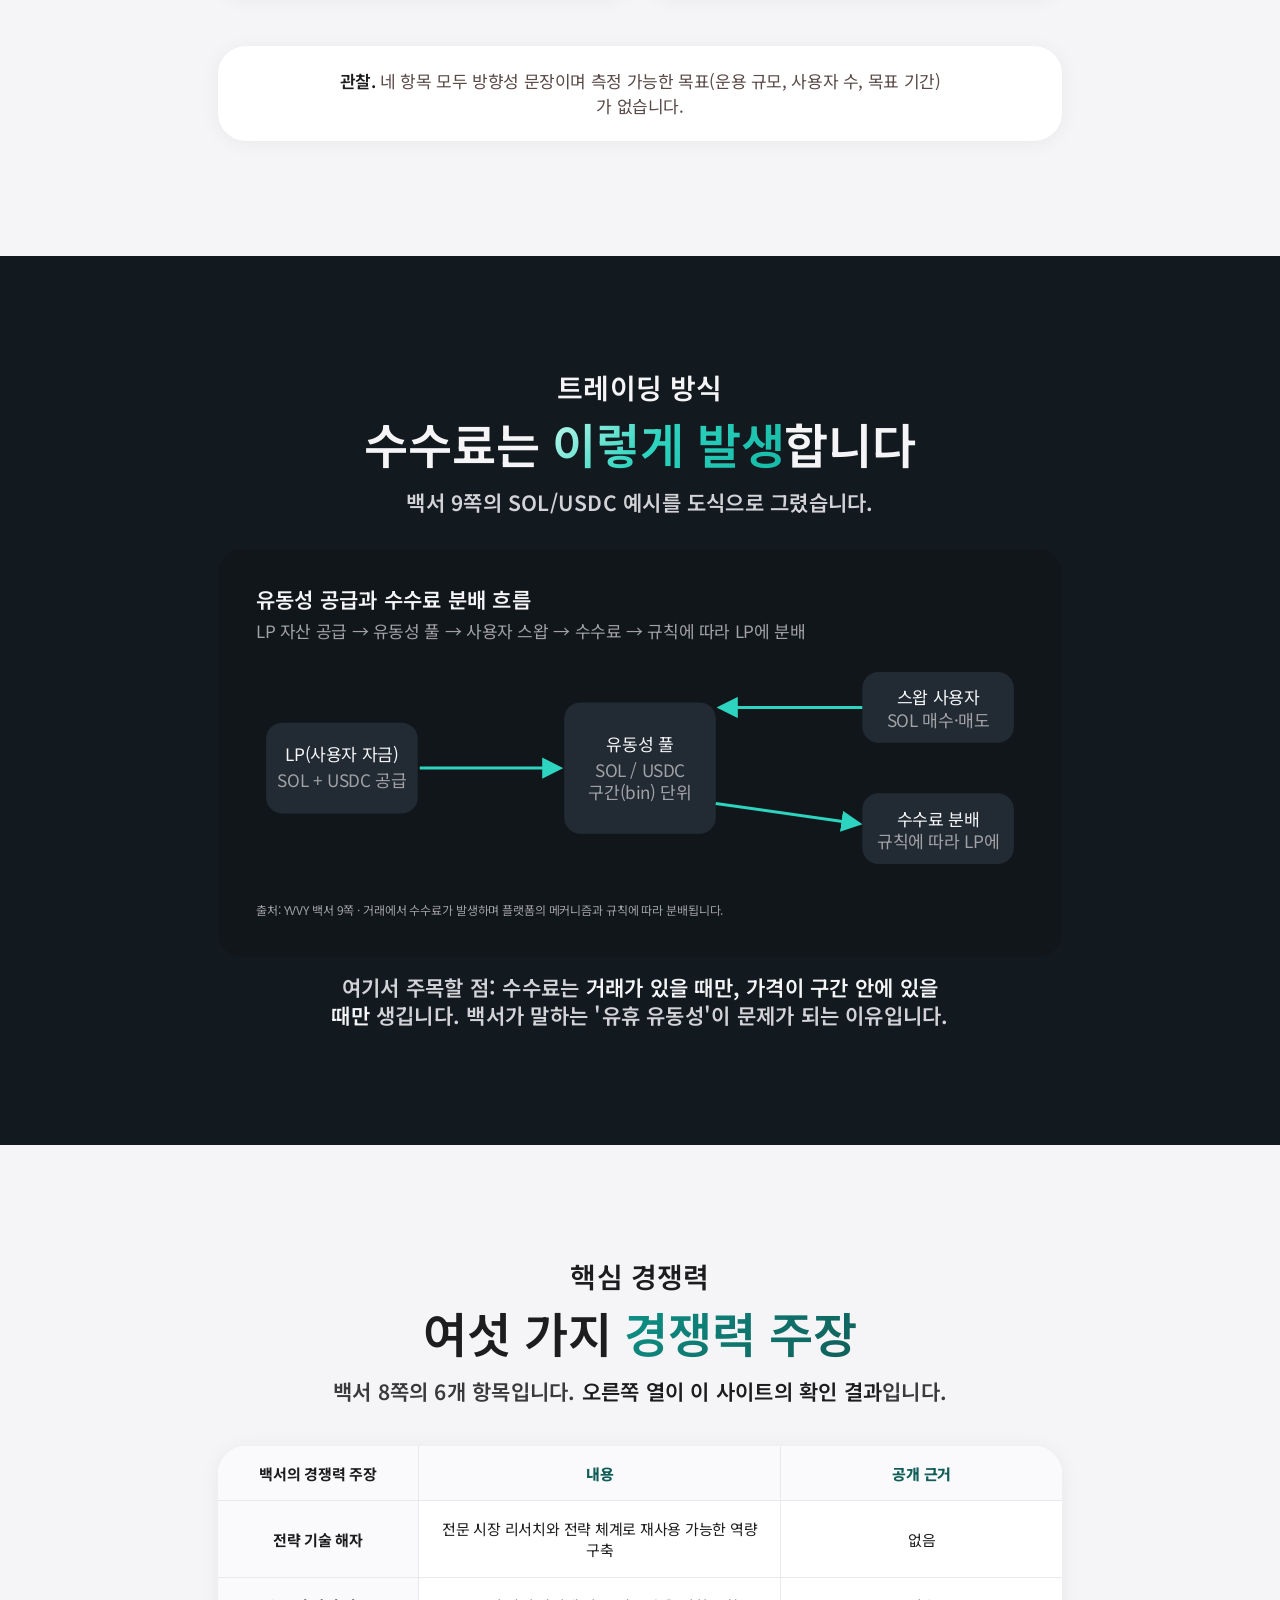
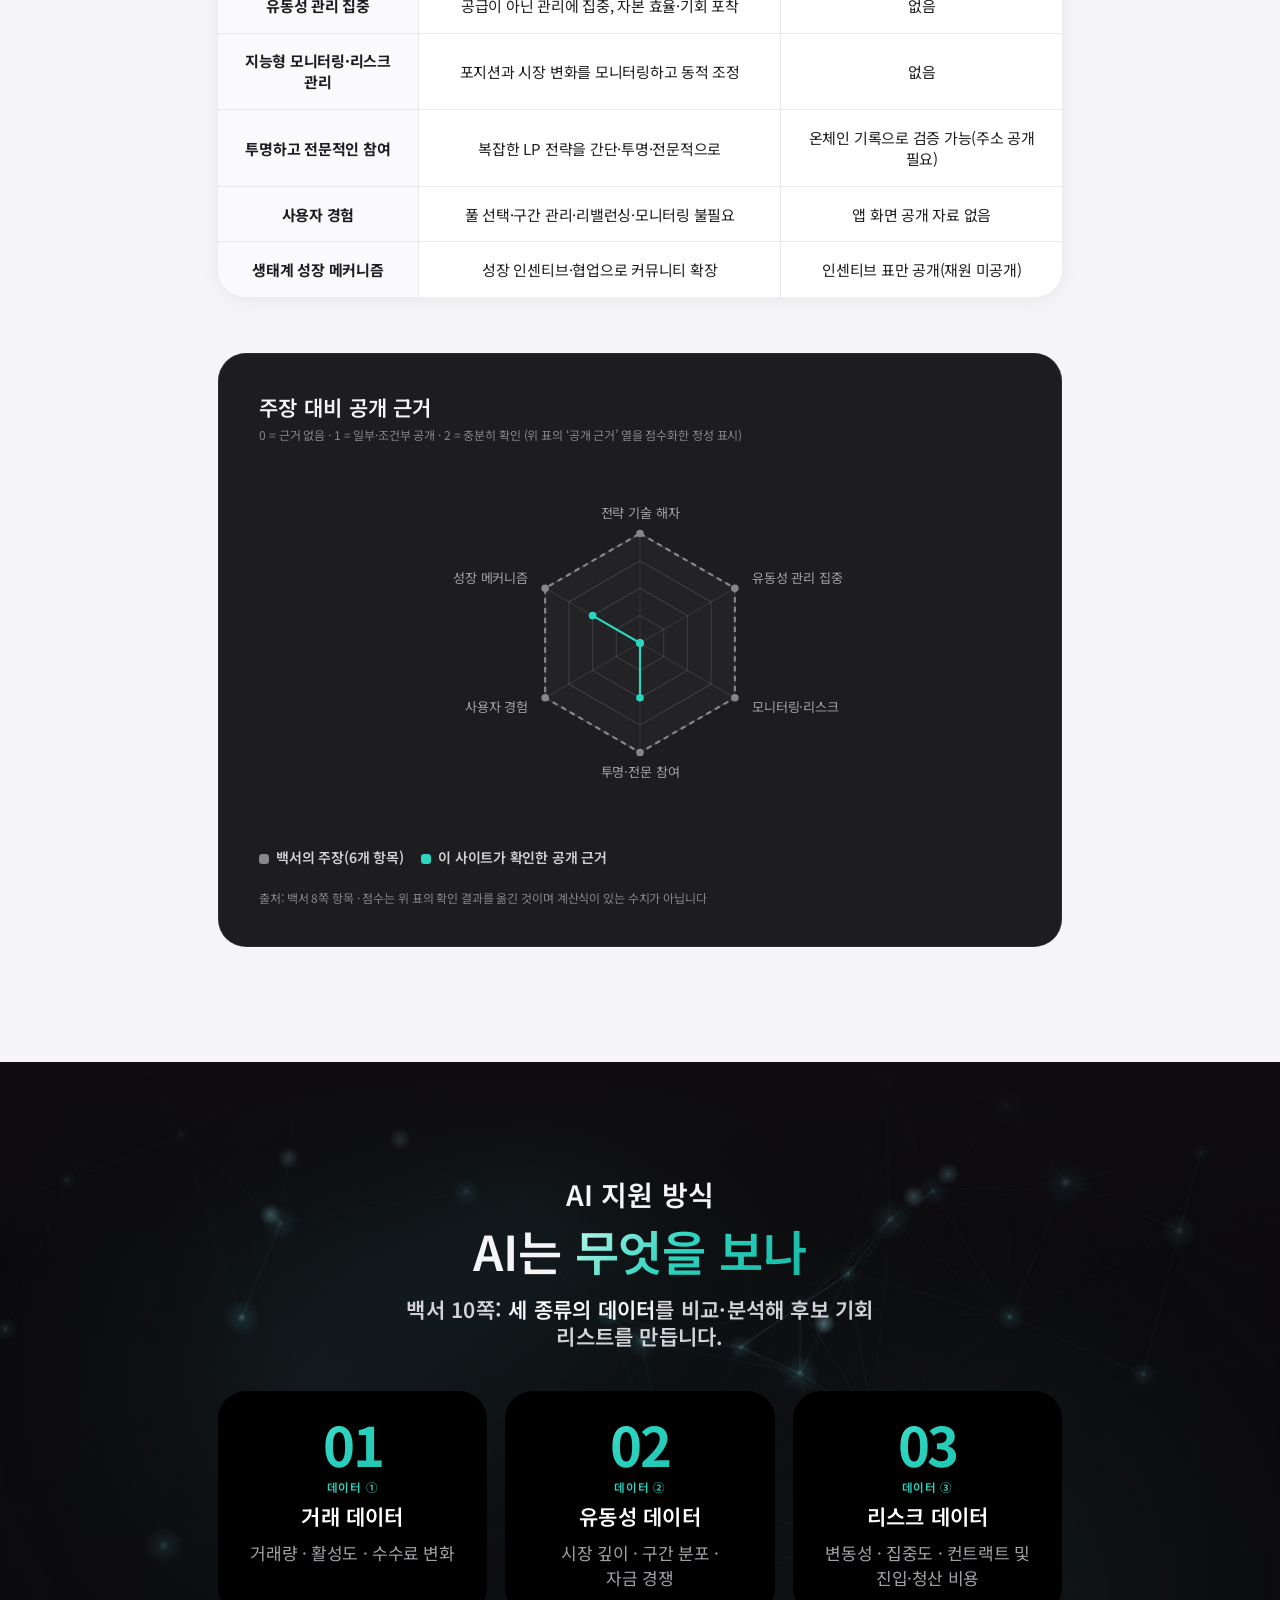
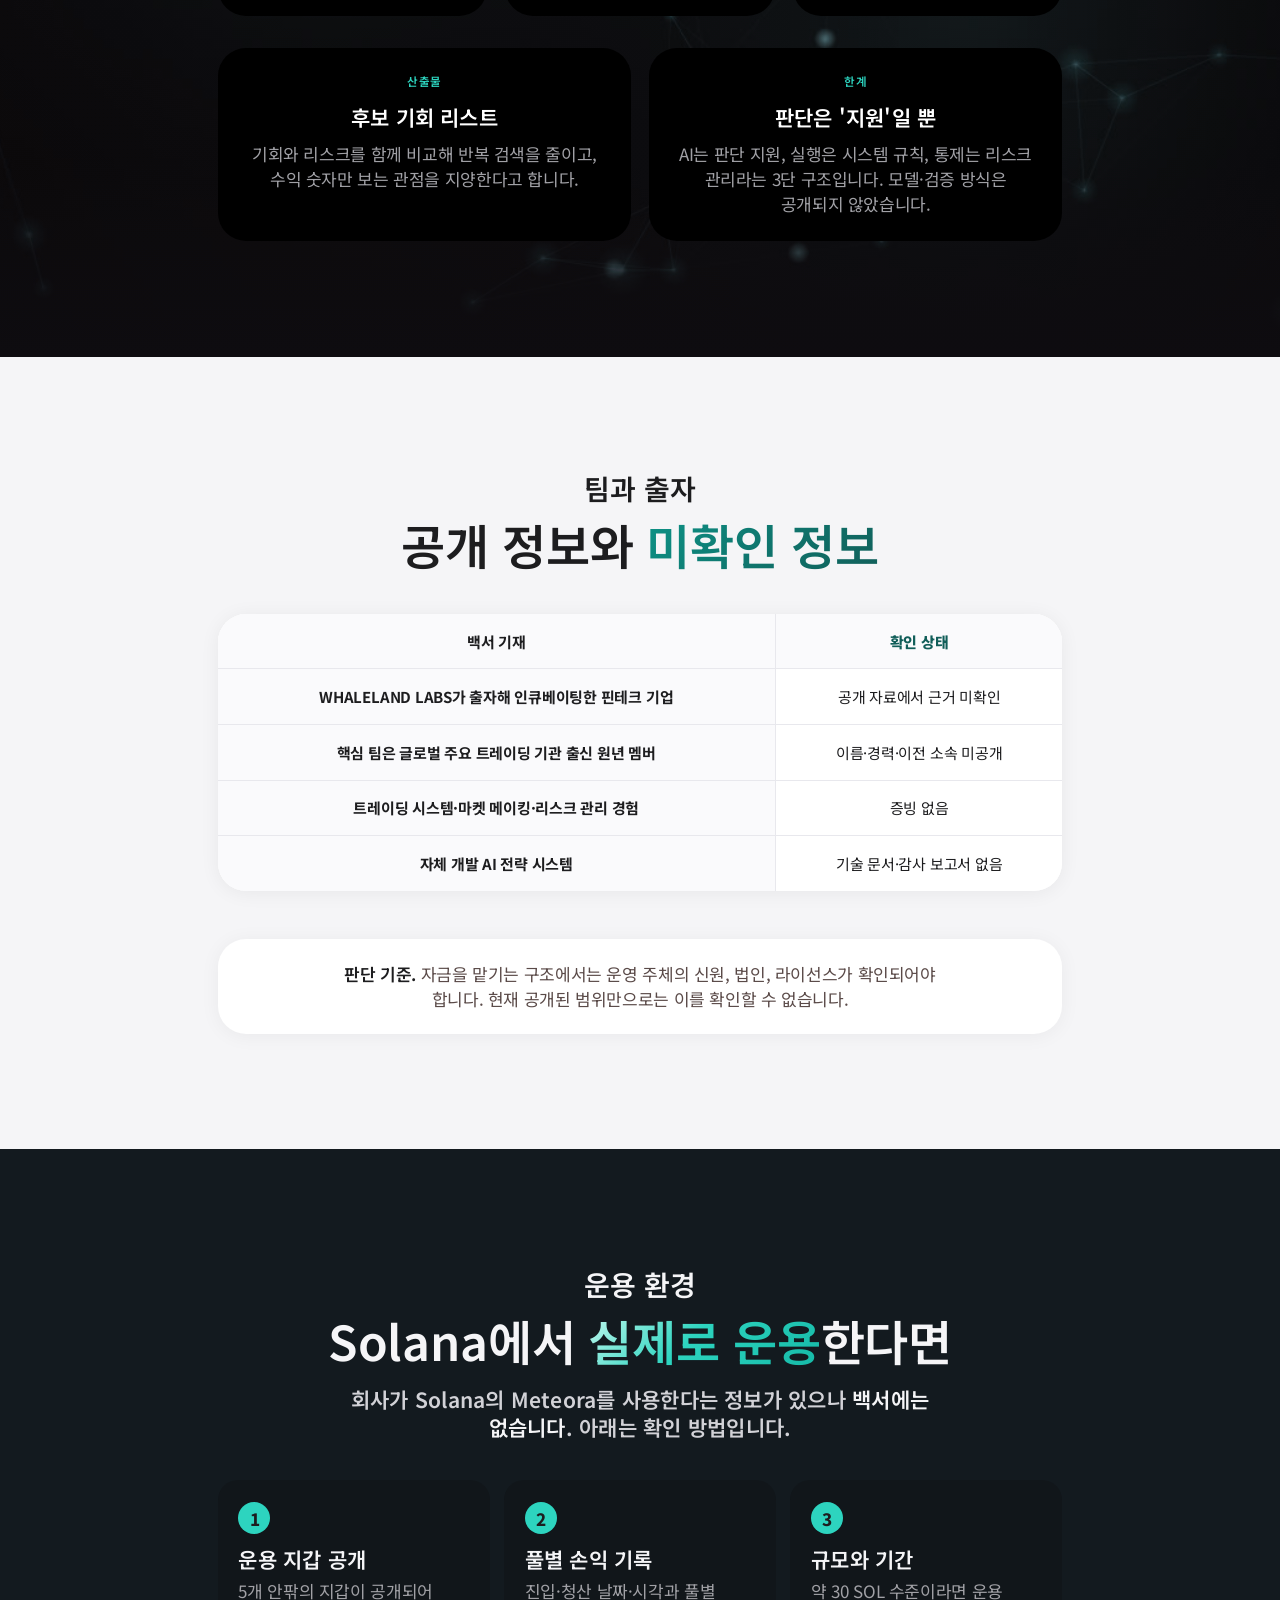
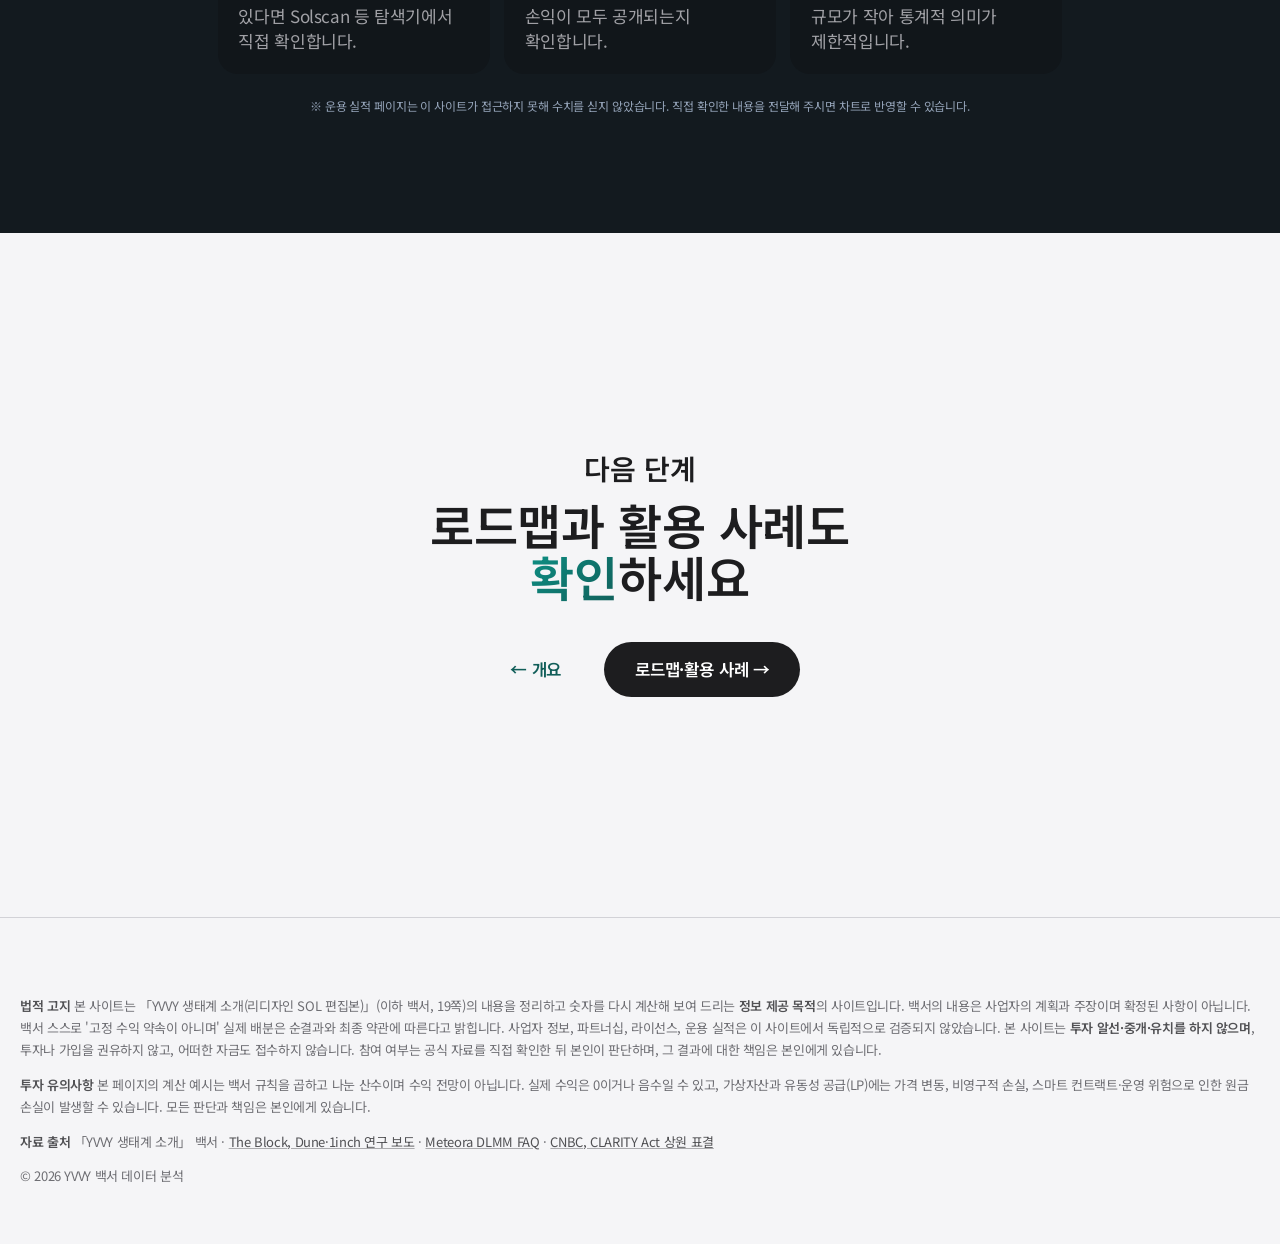
==== commit 8af9ed35: "모바일 최적화: iPhone·Galaxy 크기, 터치 영역 44px, 안전영역, 긴 단어 줄바꿈, 12px 미만 글자 제거 Co-Authored-By: Claude Sonnet 5" ====
--- a/company.html
+++ b/company.html
@@ -2,7 +2,7 @@
 <html lang="ko">
 <head>
 <meta charset="UTF-8">
-<meta name="viewport" content="width=device-width, initial-scale=1.0">
+<meta name="viewport" content="width=device-width, initial-scale=1.0,viewport-fit=cover">
 <title>YVVY 프로젝트 분석 — 포지셔닝과 핵심 경쟁력</title>
 <meta name="description" content="YVVY 백서의 컨셉·포지셔닝·핵심 경쟁력·트레이딩 방식·AI 지원 방식을 구조화하고 검증 가능 여부를 함께 표시합니다.">
 <meta property="og:title" content="YVVY 프로젝트 분석 — 포지셔닝과 핵심 경쟁력">
--- a/site.css
+++ b/site.css
@@ -1 +1 @@
-*,*:before,*:after{box-sizing:border-box;margin:0;padding:0}html{scroll-behavior:smooth;font-size:16px}:root{--bg: #0a0e0c;--bg-2: #0e1315;--card: #11161a;--card-2: #161d24;--line: rgba(255,255,255,.09);--gold-line: rgba(45,212,191,.38);--gold: #2dd4bf;--gold-2: #5eead4;--silver: #cfd2d8;--text: #e8eef2;--muted: #94a3b8;--red: #ff6b5e;--green: #5fd38d}body{font-family:-apple-system,BlinkMacSystemFont,Noto Sans KR,Helvetica Neue,Arial,sans-serif;background:var(--bg);color:var(--text);line-height:1.5;-webkit-font-smoothing:antialiased;overflow-x:hidden;word-break:keep-all}img{max-width:100%;display:block}a{color:inherit}.nav{position:fixed;top:0;left:0;right:0;z-index:900;height:56px;display:flex;align-items:center;justify-content:space-between;padding:0 1.25rem;background:#0a0e0cc7;backdrop-filter:blur(18px);-webkit-backdrop-filter:blur(18px);border-bottom:1px solid var(--line)}.nav-logo{font-size:.8rem;font-weight:700;letter-spacing:.14em;color:var(--gold-2);text-decoration:none}.nav-cta{font-size:.8rem;font-weight:700;color:#04141a;background:linear-gradient(135deg,var(--gold-2),var(--gold));padding:.5rem 1rem;border-radius:999px;text-decoration:none}section{padding:8rem 1.25rem;text-align:center;position:relative}.wrap{max-width:880px;margin:0 auto}.wrap-wide{max-width:1080px;margin:0 auto}.alt{background:var(--bg-2);border-top:1px solid var(--line);border-bottom:1px solid var(--line)}.eyebrow{font-size:.72rem;font-weight:700;letter-spacing:.18em;text-transform:uppercase;color:var(--gold);margin-bottom:3.5rem}.display{font-size:clamp(2.4rem,7.2vw,5.2rem);font-weight:900;line-height:1.14;letter-spacing:-.035em;color:#fff}.display-md{font-size:clamp(1.8rem,4.6vw,3.2rem);font-weight:800;line-height:1.2;letter-spacing:-.03em;color:#fff}.sub{font-size:clamp(1.1rem,2.2vw,1.5rem);font-weight:700;line-height:1.5;color:var(--silver);margin-top:2.8rem}.sub em,.gold{font-style:normal;color:var(--gold-2)}.body{font-size:clamp(.95rem,1.5vw,1.1rem);line-height:1.72;color:#b9c5d1;margin-top:2rem}.body strong{color:#fff;font-weight:700}.left{text-align:left}.hero{min-height:100svh;display:flex;flex-direction:column;justify-content:center;padding-top:7.5rem;padding-bottom:5rem;background:radial-gradient(ellipse 70% 50% at 50% 0%,rgba(45,212,191,.14),transparent 70%),var(--bg)}.hero .eyebrow{margin-bottom:2.4rem}.video-wrap{max-width:960px;margin:3.5rem auto 0;width:100%}.video{position:relative;aspect-ratio:16/9;border-radius:18px;overflow:hidden;background:#000;border:1px solid var(--gold-line);box-shadow:0 30px 80px #0009,0 0 60px #2dd4bf1a}.video iframe,.video img{position:absolute;inset:0;width:100%;height:100%;border:0;object-fit:cover}.play{position:absolute;inset:0;display:grid;place-items:center;background:linear-gradient(to top,#0000008c,#0000001a);border:0;cursor:pointer;width:100%}.play span{width:84px;height:84px;border-radius:50%;display:grid;place-items:center;font-size:2rem;padding-left:6px;color:#04141a;background:linear-gradient(135deg,var(--gold-2),var(--gold));box-shadow:0 0 0 10px #2dd4bf2e;transition:transform .25s}.play:hover span{transform:scale(1.08)}.video-note{margin-top:1rem;font-size:.82rem;color:var(--muted)}.btn{display:inline-block;font-size:1.05rem;font-weight:800;padding:1.05rem 2.2rem;border-radius:999px;text-decoration:none;border:0;cursor:pointer;transition:transform .2s,box-shadow .2s;font-family:inherit}.btn-gold{color:#04141a;background:linear-gradient(135deg,var(--gold-2),var(--gold));box-shadow:0 10px 34px #2dd4bf47}.btn-gold:hover{transform:translateY(-2px);box-shadow:0 14px 40px #2dd4bf66}.btn-ghost{color:var(--gold-2);background:transparent;border:1px solid var(--gold-line)}.btn-ghost:hover{background:#2dd4bf14}.cta-row{display:flex;gap:.9rem;justify-content:center;flex-wrap:wrap;margin-top:3rem}.grid{display:grid;gap:1.1rem;margin-top:3.5rem;text-align:left}.g2{grid-template-columns:repeat(2,1fr)}.g3{grid-template-columns:repeat(3,1fr)}.g4{grid-template-columns:repeat(4,1fr)}.card{background:linear-gradient(160deg,var(--card-2),var(--card));border:1px solid var(--line);border-radius:16px;padding:1.7rem 1.5rem}.card.gold-b{border-color:var(--gold-line)}.card .tag{display:inline-block;font-size:.72rem;font-weight:700;letter-spacing:.14em;color:var(--gold);margin-bottom:.9rem}.card h3{font-size:1.25rem;font-weight:800;line-height:1.35;margin-bottom:.7rem;color:#fff}.card p,.card li{font-size:.95rem;line-height:1.7;color:#aebbc8}.card ul{list-style:none}.card li{padding-left:1.1rem;position:relative;margin-top:.35rem}.card li:before{content:"\2022";position:absolute;left:0;color:var(--gold)}.num{font-size:2.6rem;font-weight:900;line-height:1;color:transparent;background:linear-gradient(135deg,var(--gold-2),var(--gold));-webkit-background-clip:text;background-clip:text;margin-bottom:1rem}.fine{font-size:.8rem;line-height:1.65;color:var(--muted);margin-top:1.4rem}.vs{display:grid;grid-template-columns:1fr 1fr;gap:1.1rem;margin-top:3.5rem}.vs .old{opacity:.72}.vs .new{border-color:var(--gold-line);box-shadow:0 0 50px #2dd4bf1a}.vs .card{text-align:center;padding:2.2rem 1.5rem}.vs .small{font-size:.78rem;color:var(--muted);letter-spacing:.1em;margin-bottom:.8rem}.vs h3{font-size:1.4rem}.fig{margin-top:3.5rem;border-radius:16px;overflow:hidden;border:1px solid var(--gold-line)}.fig img{width:100%}.tbl-wrap{margin-top:3.5rem;overflow-x:auto;border-radius:16px;border:1px solid var(--gold-line)}table{width:100%;border-collapse:collapse;min-width:640px;background:var(--card)}th,td{padding:1.05rem 1rem;font-size:.95rem;line-height:1.55;border-bottom:1px solid var(--line);border-right:1px solid var(--line);text-align:center}th{color:var(--gold-2);font-weight:800;background:var(--card-2)}td:first-child,th:first-child{color:var(--silver);font-weight:700;background:var(--card-2)}tr:last-child td{border-bottom:0}th:last-child,td:last-child{border-right:0}.risk{margin-top:3rem;text-align:left;border:1px solid rgba(255,107,94,.4);background:#ff6b5e0f;border-radius:14px;padding:1.4rem 1.5rem}.risk b{color:var(--red)}.risk p{font-size:.95rem;line-height:1.7;color:#e5c9c5}.step{display:grid;grid-template-columns:1fr 1fr;gap:2.2rem;align-items:center;margin-top:4rem;text-align:left}.step:nth-of-type(2n) .step-txt{order:2}.step-txt .num{font-size:3.2rem}.step-txt h3{font-size:clamp(1.3rem,2.6vw,1.8rem);font-weight:800;line-height:1.35;color:#fff;margin-bottom:.8rem}.step-txt p{font-size:1rem;line-height:1.75;color:#c0beb8}.step-txt .tip{margin-top:1rem;font-size:.88rem;color:var(--gold-2)}.shot{position:relative;aspect-ratio:9/16;max-height:560px;margin:0 auto;width:min(100%,315px);border-radius:22px;overflow:hidden;border:1px solid var(--gold-line);background:repeating-linear-gradient(135deg,#11171b 0 14px,#141b21 14px 28px);box-shadow:0 24px 60px #0000008c}.shot:before{content:attr(data-label);position:absolute;inset:0;display:grid;place-items:center;padding:1.5rem;text-align:center;font-size:.85rem;line-height:1.6;color:var(--muted);white-space:pre-line}.shot img{position:absolute;inset:0;width:100%;height:100%;object-fit:cover;background:#000}.shot.wide{aspect-ratio:16/10;width:100%;max-height:none;border-radius:16px}.ref-box{margin-top:3rem;padding:2rem 1.5rem;border-radius:18px;border:1px solid var(--gold-line);text-align:center;background:linear-gradient(160deg,#2dd4bf1a,#11161ae6)}.ref-code{display:inline-flex;align-items:center;gap:.8rem;margin-top:1.2rem;padding:.8rem 1.2rem;border-radius:12px;background:#000;border:1px dashed var(--gold-line);font-size:1.3rem;font-weight:800;letter-spacing:.12em;color:var(--gold-2)}.ref-code button{font-size:.78rem;font-weight:700;padding:.4rem .8rem;border-radius:8px;border:0;cursor:pointer;background:var(--gold);color:#04141a;font-family:inherit}.check{list-style:none;max-width:640px;margin:3rem auto 0;text-align:left}.check li{display:flex;gap:.9rem;padding:1.05rem 1.1rem;margin-top:.7rem;border-radius:12px;background:var(--card);border:1px solid var(--line);font-size:1rem;line-height:1.6;color:#d5dee6}.check li:before{content:"\2713";color:var(--gold);font-weight:900}.check.no li:before{content:"\2715";color:var(--red)}footer{padding:4rem 1.25rem 6.5rem;border-top:1px solid var(--line);background:#050807}footer .wrap{text-align:left}footer p{font-size:.8rem;line-height:1.8;color:#7d7c78;margin-top:.8rem}footer strong{color:#a9a8a3}.sticky{position:fixed;left:0;right:0;bottom:0;z-index:800;padding:.8rem 1rem calc(.8rem + env(safe-area-inset-bottom));display:none;background:#0a0e0ce6;backdrop-filter:blur(16px);-webkit-backdrop-filter:blur(16px);border-top:1px solid var(--gold-line)}.sticky .btn{display:block;text-align:center;padding:.95rem 1rem;font-size:1rem}.js .reveal{opacity:0;transform:translateY(28px);transition:opacity .9s cubic-bezier(.16,1,.3,1),transform .9s cubic-bezier(.16,1,.3,1)}@media(prefers-reduced-motion:reduce){.js .reveal{opacity:1;transform:none;transition:none}html{scroll-behavior:auto}}@media(max-width:860px){section{padding:5.5rem 1.25rem}.eyebrow{margin-bottom:2.4rem}.g3,.g4{grid-template-columns:1fr 1fr}.step{grid-template-columns:1fr;gap:1.6rem;margin-top:3rem}.step:nth-of-type(2n) .step-txt{order:0}.sticky{display:block}}@media(max-width:560px){.g2,.g3,.g4,.vs{grid-template-columns:1fr}.sub{margin-top:2rem}.body{margin-top:1.6rem}.play span{width:68px;height:68px;font-size:1.6rem}}:root{--gold-grad: linear-gradient(135deg, #ccfbf1 0%, #2dd4bf 45%, #14b8a6 100%);--silver-grad: linear-gradient(180deg, #ffffff 0%, #cfd2d8 55%, #8e929a 100%);--serif: "Noto Serif KR", "Nanum Myeongjo", Georgia, serif}body{background-color:var(--bg);background-image:repeating-linear-gradient(45deg,rgba(255,255,255,.012) 0 2px,transparent 2px 4px),repeating-linear-gradient(-45deg,rgba(255,255,255,.012) 0 2px,transparent 2px 4px)}.display,.display-md{font-family:var(--serif);font-weight:900}.display{background:var(--silver-grad);-webkit-background-clip:text;background-clip:text;color:transparent;text-shadow:none;filter:drop-shadow(0 4px 24px rgba(0,0,0,.6))}.display .gold,.display-md .gold{background:var(--gold-grad);-webkit-background-clip:text;background-clip:text;color:transparent}.display-md{background:linear-gradient(180deg,#fff,#d9dbe0);-webkit-background-clip:text;background-clip:text;color:transparent}.eyebrow{display:inline-flex;align-items:center;gap:1rem;color:var(--gold)}.eyebrow:before,.eyebrow:after{content:"";width:38px;height:1px;background:linear-gradient(90deg,transparent,var(--gold))}.eyebrow:after{transform:scaleX(-1)}.sub{color:#d9d7d1}.nav{background:#0a0e0cb3;border-bottom:1px solid var(--gold-line)}.nav-logo{background:var(--gold-grad);-webkit-background-clip:text;background-clip:text;color:transparent}.btn-gold{background:var(--gold-grad);box-shadow:0 10px 34px #2dd4bf4d,inset 0 1px #ffffff8c;letter-spacing:.01em}.nav-cta{background:var(--gold-grad)}.card{background:linear-gradient(160deg,#161d24,#0d1215);border:1px solid rgba(45,212,191,.2);box-shadow:0 18px 50px #00000073,inset 0 1px #ffffff0d}.card.gold-b,.vs .new{border-color:#2dd4bf8c}.num{background:var(--gold-grad);-webkit-background-clip:text;background-clip:text;font-family:var(--serif)}.alt{background:linear-gradient(180deg,#0a0e0c,#090d0b)}section+section:before{content:"";position:absolute;top:0;left:50%;width:min(520px,70%);height:1px;transform:translate(-50%);background:linear-gradient(90deg,transparent,var(--gold-line),transparent)}.hero{background:radial-gradient(ellipse 80% 55% at 50% -5%,rgba(45,212,191,.22),transparent 70%),radial-gradient(ellipse 50% 40% at 50% 100%,rgba(45,212,191,.06),transparent 70%),var(--bg)}.video{border:1px solid rgba(45,212,191,.6);box-shadow:0 40px 100px #000000bf,0 0 90px #2dd4bf29}.video:after{content:"";position:absolute;inset:0;border-radius:18px;pointer-events:none;box-shadow:inset 0 0 0 1px #ffffff0f}.play span{background:var(--gold-grad);animation:pulse 2.4s infinite}@keyframes pulse{0%{box-shadow:0 0 #2dd4bf73}70%{box-shadow:0 0 0 22px #2dd4bf00}to{box-shadow:0 0 #2dd4bf00}}th{background:linear-gradient(180deg,#1f2831,#161d24)}.track{display:flex;justify-content:center;gap:.6rem;flex-wrap:wrap;margin:2.4rem auto 0;max-width:640px}.track li{list-style:none;display:flex;align-items:center;gap:.55rem;font-size:.82rem;font-weight:700;color:var(--muted);padding:.5rem .9rem;border-radius:999px;border:1px solid var(--line);background:#ffffff05}.track li b{width:22px;height:22px;display:grid;place-items:center;border-radius:50%;font-size:.72rem;background:#222b34;color:var(--silver)}.track li.on{color:var(--gold-2);border-color:var(--gold-line)}.track li.on b{background:var(--gold-grad);color:#04141a}.next{max-width:960px;margin:1.6rem auto 0;padding:1.6rem 1.5rem;border-radius:16px;text-align:center;display:none;border:1px solid rgba(45,212,191,.6);background:linear-gradient(160deg,#2dd4bf29,#0f0f11f2);box-shadow:0 0 60px #2dd4bf24}.next.show{display:block;animation:rise .7s cubic-bezier(.16,1,.3,1)}.next h3{font-family:var(--serif);font-size:1.4rem;font-weight:900;color:#fff}.next p{margin-top:.5rem;font-size:.95rem;color:#b9c5d1}.next .cta-row{margin-top:1.2rem}@keyframes rise{0%{opacity:0;transform:translateY(18px)}to{opacity:1;transform:none}}.nav-logo,.nav-cta{white-space:nowrap}.sticky{transform:translateY(110%);transition:transform .4s}.sticky.on{transform:none}@media(max-width:560px){.nav-logo{font-size:.7rem;letter-spacing:.08em}.nav-cta{font-size:.74rem;padding:.45rem .8rem}.hero{padding-top:5.5rem}.hero .eyebrow{margin-bottom:1.6rem;font-size:.66rem;gap:.6rem}.eyebrow:before,.eyebrow:after{width:18px}.display{font-size:clamp(2.2rem,10.5vw,3rem)}.sub{margin-top:1.6rem;font-size:1rem}.video-wrap{margin-top:2.2rem}}@media(max-width:560px){.hide-s{display:none}}.pain{list-style:none;margin:3rem auto 0;max-width:720px;text-align:left}.pain li{display:flex;gap:1rem;align-items:flex-start;padding:1.1rem 1.2rem;margin-top:.8rem;border-radius:14px;background:linear-gradient(160deg,#171e25,#0d1215);border:1px solid var(--line);font-size:1.05rem;line-height:1.6;color:#e4e2dc}.pain li:before{content:"\201c";font-family:var(--serif);font-size:2rem;line-height:.9;color:var(--gold)}.flowline{display:grid;grid-template-columns:repeat(4,1fr);gap:.8rem;margin-top:3rem;counter-reset:s}.flowline div{position:relative;padding:1.4rem 1rem;border-radius:14px;border:1px solid var(--gold-line);background:linear-gradient(160deg,#161d24,#0d1215)}.flowline b{display:block;font-family:var(--serif);font-size:1.1rem;color:var(--gold-2);margin-bottom:.4rem}.flowline span{font-size:.85rem;color:#aaa8a2}.banner{display:block;margin-top:3.5rem;text-decoration:none;text-align:center;padding:3rem 1.5rem;border-radius:22px;position:relative;overflow:hidden;border:1px solid rgba(45,212,191,.7);background:radial-gradient(ellipse 80% 120% at 50% 0%,rgba(45,212,191,.28),transparent 65%),linear-gradient(160deg,#0d1417,#0a0e0c);box-shadow:0 30px 80px #0009,0 0 80px #2dd4bf2e;transition:transform .3s}.banner:hover{transform:translateY(-4px)}.banner small{display:block;font-size:.72rem;letter-spacing:.2em;color:var(--gold);font-weight:700}.banner h3{font-family:var(--serif);font-size:clamp(1.6rem,4.4vw,2.8rem);font-weight:900;line-height:1.25;margin:1rem 0;background:var(--gold-grad);-webkit-background-clip:text;background-clip:text;color:transparent}.banner p{color:#d4d2cc;font-size:1rem}.banner .btn{margin-top:1.6rem}details{text-align:left;margin-top:.8rem;border-radius:14px;border:1px solid var(--line);background:var(--card)}summary{cursor:pointer;padding:1.1rem 1.3rem;font-weight:700;font-size:1.02rem;color:#fff;list-style:none;display:flex;justify-content:space-between;gap:1rem}summary:after{content:"+";color:var(--gold);font-size:1.3rem;line-height:1}details[open] summary:after{content:"\2013"}details p{padding:0 1.3rem 1.2rem;font-size:.95rem;line-height:1.75;color:#aebbc8}.pagenav{display:flex;gap:.8rem;justify-content:center;flex-wrap:wrap;margin-top:2.5rem}@media(max-width:860px){.flowline{grid-template-columns:1fr 1fr}}@media(max-width:560px){.flowline{grid-template-columns:1fr}}:root{--lt-bg: #f5f5f7;--lt-text: #1d1d1f;--lt-sub: #6e6e73;--dk-card: #1d1d1f}body{font-family:-apple-system,BlinkMacSystemFont,SF Pro Display,Noto Sans KR,Helvetica Neue,Arial,sans-serif;background:#000;background-image:none;letter-spacing:-.01em}section{padding:clamp(6rem,14vw,11rem) 1.25rem}section:before{display:none!important}section.dk{background:#000;color:#f5f5f7}section.lt{background:var(--lt-bg);color:var(--lt-text)}section.hero{background:radial-gradient(ellipse 70% 45% at 50% 0%,rgba(45,212,191,.18),transparent 70%),#000}.display,.display-md{font-family:inherit;font-weight:700;letter-spacing:-.045em;line-height:1.08;filter:none}.display{font-size:clamp(2.6rem,8vw,6rem);background:linear-gradient(180deg,#fff 30%,#9a9a9f);-webkit-background-clip:text;background-clip:text;color:transparent}.display .gold{background:linear-gradient(135deg,#ccfbf1,#2dd4bf);-webkit-background-clip:text;background-clip:text;color:transparent}.display-md{font-size:clamp(2.2rem,5.6vw,4.2rem)}.lt .display-md{background:none;-webkit-background-clip:initial;background-clip:initial;color:var(--lt-text)}.sub{font-weight:600;letter-spacing:-.02em;color:#a1a1a6;font-size:clamp(1.15rem,2.4vw,1.75rem)}.lt .sub{color:var(--lt-sub)}.lt .sub em{color:var(--lt-text)}.body{color:#a1a1a6}.body strong{color:#f5f5f7}.lt .body{color:var(--lt-sub)}.lt .body strong{color:var(--lt-text)}.lt .fine{color:#86868b}.eyebrow{display:block;font-size:clamp(.95rem,1.6vw,1.2rem);font-weight:600;letter-spacing:-.01em;text-transform:none;color:#2dd4bf;margin-bottom:1.2rem}.eyebrow:before,.eyebrow:after{display:none}.lt .eyebrow{color:#0f766e}.nav{height:48px;background:#11161acc;border-bottom:1px solid rgba(255,255,255,.08)}.nav-logo{font-size:.85rem;font-weight:600;letter-spacing:-.01em;background:none;-webkit-background-clip:initial;background-clip:initial;color:#f5f5f7}.nav-cta{font-size:.78rem;padding:.32rem .85rem;background:#f5f5f7;color:#1d1d1f}.btn{font-weight:600;letter-spacing:-.01em;padding:.95rem 1.9rem;font-size:1.05rem}.btn-gold{background:#f5f5f7;color:#1d1d1f;box-shadow:none}.btn-gold:hover{background:#fff;box-shadow:none;transform:scale(1.03)}.btn-ghost{color:#2dd4bf;border:0}.btn-ghost:hover{background:transparent;text-decoration:underline}.lt .btn-gold{background:#1d1d1f;color:#fff}.lt .btn-ghost{color:#115e59}.card{background:var(--dk-card);border:0;border-radius:28px;padding:2.2rem 1.8rem;box-shadow:none}.card.gold-b{border:0}.card h3{letter-spacing:-.03em;font-size:1.35rem}.card p,.card li{color:#a1a1a6}.lt .card{background:#fff;box-shadow:0 2px 20px #0000000d}.lt .card h3{color:var(--lt-text)}.lt .card p,.lt .card li{color:var(--lt-sub)}.card .tag{color:#2dd4bf;letter-spacing:.06em}.num{font-family:inherit;font-weight:700;letter-spacing:-.04em;font-size:3rem;background:linear-gradient(135deg,#ccfbf1,#2dd4bf);-webkit-background-clip:text;background-clip:text}.lt .num{background:linear-gradient(135deg,#0d9488,#115e59);-webkit-background-clip:text;background-clip:text}.vs .new{box-shadow:none;outline:1px solid rgba(45,212,191,.5)}.lt .vs .old{opacity:1;background:#ececef;box-shadow:none}.vs .small{color:#86868b}.video{border:0;border-radius:28px;box-shadow:0 40px 120px #000000b3}.video:after{border-radius:28px}.video-note{color:#86868b}.play span{background:#f5f5f7eb;color:#1d1d1f;animation:none;box-shadow:0 8px 40px #0006}.track li{border:0;background:#ffffff0f}.track li.on{background:#ffffff24;color:#f5f5f7}.track li.on b{background:#f5f5f7}.next{border:0;border-radius:28px;background:#1d1d1f;box-shadow:none}.next h3{font-family:inherit;letter-spacing:-.03em}.next p{color:#a1a1a6}.pain li{border:0;border-radius:22px;background:#1d1d1f;color:#f5f5f7}.pain li:before{font-family:inherit;color:#2dd4bf}.lt .pain li{background:#fff;box-shadow:0 2px 20px #0000000d;color:var(--lt-text)}.flowline div{border:0;border-radius:24px;background:#1d1d1f}.lt .flowline div{background:#fff;box-shadow:0 2px 20px #0000000d}.flowline b{font-family:inherit;letter-spacing:-.02em}.lt .flowline b{color:#115e59}.lt .flowline span{color:var(--lt-sub)}details{background:#1d1d1f;border:0;border-radius:20px}.lt details{background:#fff;box-shadow:0 2px 20px #0000000d}.lt summary{color:var(--lt-text)}.lt details p{color:var(--lt-sub)}.check li{border:0;border-radius:18px;background:#1d1d1f}.lt .check li{background:#fff;color:var(--lt-text);box-shadow:0 2px 20px #0000000d}.lt .check li b,.lt .check li strong{color:var(--lt-text)!important}.tbl-wrap{border:0;border-radius:24px}.lt .tbl-wrap{box-shadow:0 2px 20px #0000000f}.lt table{background:#fff}.lt th,.lt td{color:var(--lt-text);border-color:#e8e8ed;background:#fff}.lt th{background:#fafafc;color:#115e59}.lt td:first-child,.lt th:first-child{background:#fafafc;color:var(--lt-text)}.risk{border-radius:22px}.lt .risk{background:#fff;border:0;box-shadow:0 2px 20px #0000000d}.lt .risk p{color:#5a4a48}.lt .risk b{color:#d1362a}.ref-box{border:0;border-radius:28px;background:#1d1d1f}.lt .ref-box{background:#fff;box-shadow:0 2px 20px #0000000d}.lt .ref-code{background:#f5f5f7;color:#115e59;border-color:#0d9488}.lt .step-txt h3{color:var(--lt-text)}.lt .step-txt p{color:var(--lt-sub)}.shot{border:0;box-shadow:0 24px 70px #00000059;border-radius:36px}.banner{border:0;border-radius:32px;background:radial-gradient(ellipse 70% 90% at 50% 0%,rgba(45,212,191,.3),transparent 70%),#1d1d1f;box-shadow:none;padding:clamp(3rem,8vw,5.5rem) 1.5rem}.banner small{letter-spacing:.12em;color:#2dd4bf}.banner h3{font-family:inherit;letter-spacing:-.045em;line-height:1.1;font-size:clamp(2rem,6vw,3.8rem);font-weight:700}.banner .btn{background:#f5f5f7;color:#1d1d1f}.sticky{background:#11161ad9;border-top:1px solid rgba(255,255,255,.1)}footer{background:#f5f5f7;border-top:1px solid #d2d2d7}footer p{color:#86868b}footer strong{color:#424245}.fprog{position:fixed;top:48px;left:0;right:0;z-index:850;display:flex;gap:4px;padding:.5rem 1rem;justify-content:center;background:#11161ad1;backdrop-filter:blur(14px);-webkit-backdrop-filter:blur(14px);border-bottom:1px solid rgba(255,255,255,.06)}.fprog a,.fprog span{flex:1;max-width:160px;text-align:center;font-size:.72rem;font-weight:600;letter-spacing:-.01em;padding:.35rem .3rem;border-radius:999px;text-decoration:none;color:#86868b;background:#ffffff0f;white-space:nowrap;overflow:hidden;text-overflow:ellipsis}.fprog .done{color:#2dd4bf}.fprog .cur{background:#f5f5f7;color:#1d1d1f}body.has-fprog .hero{padding-top:8.5rem}.gate{max-width:720px;margin:3.5rem auto 0;padding:2.2rem 1.6rem;border-radius:28px;text-align:left;background:#1d1d1f;border:1px solid rgba(45,212,191,.4)}.gate small{display:block;font-size:.78rem;font-weight:700;letter-spacing:.08em;color:#2dd4bf}.gate h3{font-size:clamp(1.4rem,3.4vw,2rem);font-weight:700;letter-spacing:-.03em;color:#f5f5f7;margin:.6rem 0 1.2rem}.gate label{display:flex;gap:.8rem;align-items:flex-start;padding:.95rem 1rem;margin-top:.6rem;border-radius:14px;cursor:pointer;background:#ffffff0d;color:#d5dee6;font-size:1rem;line-height:1.55}.gate input{width:20px;height:20px;margin-top:.15rem;accent-color:#2dd4bf;flex:none}.gate .gate-next{display:block;text-align:center;margin-top:1.4rem}.gate .gate-next[aria-disabled=true]{opacity:.35;pointer-events:none}.gate .gate-hint{margin-top:.7rem;font-size:.82rem;color:#86868b;text-align:center}.gate-prev{display:block;text-align:center;margin-top:1.2rem;font-size:.9rem;color:#86868b;text-decoration:none}.lt .gate{background:#fff;box-shadow:0 2px 20px #0000000f}.lt .gate h3{color:#1d1d1f}.lt .gate label{background:#f5f5f7;color:#1d1d1f}.fnotice{max-width:720px;margin:1.5rem auto 0;padding:1rem 1.2rem;border-radius:14px;font-size:.92rem;line-height:1.6;text-align:left;background:#2dd4bf24;color:#5eead4;border:1px solid rgba(45,212,191,.4)}.fnotice a{color:#5eead4;font-weight:700}:root{--bg-gold: linear-gradient(135deg, #ccfbf1 0%, #2dd4bf 42%, #14b8a6 100%);--bg-silver: linear-gradient(180deg, #ffffff 0%, #c9ccd2 55%, #8e929a 100%)}section.dk{background-color:#0a0e0c;background-image:repeating-linear-gradient(45deg,rgba(255,255,255,.016) 0 2px,transparent 2px 4px),repeating-linear-gradient(-45deg,rgba(255,255,255,.016) 0 2px,transparent 2px 4px)}section.hero{background-image:radial-gradient(ellipse 70% 45% at 50% 0%,rgba(45,212,191,.24),transparent 70%),repeating-linear-gradient(45deg,rgba(255,255,255,.016) 0 2px,transparent 2px 4px),repeating-linear-gradient(-45deg,rgba(255,255,255,.016) 0 2px,transparent 2px 4px)}.display{background:var(--bg-silver);-webkit-background-clip:text;background-clip:text}.display .gold,.display-md .gold{background:var(--bg-gold);-webkit-background-clip:text;background-clip:text;color:transparent}section.dk .display-md{background:var(--bg-silver);-webkit-background-clip:text;background-clip:text;color:transparent}.num{background:var(--bg-gold);-webkit-background-clip:text;background-clip:text}section.dk .card{background:linear-gradient(160deg,#161d24,#0c1114);box-shadow:inset 0 0 0 1px #2dd4bf47,0 18px 50px #00000073}section.dk .flowline div{background:linear-gradient(160deg,#161d24,#0c1114);box-shadow:inset 0 0 0 1px #2dd4bf47}section.dk .tbl-wrap{box-shadow:0 0 0 1px #2dd4bf4d}.badge{display:inline-flex;align-items:center;gap:.5rem;padding:.45rem 1rem;margin-bottom:1.6rem;border-radius:999px;border:1px solid rgba(45,212,191,.45);background:#2dd4bf14;color:#5eead4;font-size:.85rem;font-weight:600}.chips{display:flex;gap:.6rem;flex-wrap:wrap;justify-content:center;margin-top:2rem}.chips span{display:inline-flex;align-items:center;gap:.5rem;padding:.6rem 1rem;border-radius:14px;background:#ffffff0d;border:1px solid rgba(255,255,255,.09);color:#d5dee6;font-size:.85rem;font-weight:600}.chips span:before{content:"\2713";display:grid;place-items:center;width:18px;height:18px;border-radius:50%;background:var(--bg-gold);color:#04141a;font-size:.7rem;font-weight:900}.btn-gold{background:var(--bg-gold);color:#04141a;box-shadow:0 10px 34px #2dd4bf47,inset 0 1px #ffffff80}.btn-gold:hover{background:var(--bg-gold);filter:brightness(1.06)}.lt .btn-gold{background:#1d1d1f;color:#fff;box-shadow:none}.nav-cta,.fprog .cur{background:var(--bg-gold);color:#04141a}@import url(https://cdn.jsdelivr.net/gh/orioncactus/pretendard@v1.3.9/dist/web/static/pretendard.css);:root{--sans: -apple-system, BlinkMacSystemFont, "SF Pro Display", "SF Pro KR", "Apple SD Gothic Neo", "Pretendard", "Noto Sans KR", "Helvetica Neue", Arial, sans-serif}body,.display,.display-md,.sub,.body,.card h3,.banner h3,.gate h3{font-family:var(--sans)}.display,.display-md{filter:none;background:none;-webkit-background-clip:initial;background-clip:initial;color:#f5f5f7;font-weight:700;line-height:1.07;letter-spacing:-.045em}.display{font-size:clamp(2.7rem,7.6vw,5.8rem)}.display-md{font-size:clamp(2.1rem,5.4vw,4rem)}.lt .display-md,section.lt .display-md{color:#1d1d1f;background:none;-webkit-background-clip:initial;background-clip:initial}section.dk .display-md{background:none;-webkit-background-clip:initial;background-clip:initial;color:#f5f5f7}.display .gold,.display-md .gold{background:linear-gradient(135deg,#ccfbf1,#2dd4bf 45%,#14b8a6);-webkit-background-clip:text;background-clip:text;color:transparent}.lt .display-md .gold{background:linear-gradient(135deg,#0f766e,#115e59);-webkit-background-clip:text;background-clip:text;color:transparent}.sub{font-weight:600;font-size:clamp(1.2rem,2.5vw,1.75rem);line-height:1.35;letter-spacing:-.02em;color:#86868b;margin-top:1.6rem}.sub em{color:#f5f5f7;font-style:normal}.lt .sub{color:#6e6e73}.lt .sub em{color:#1d1d1f}.eyebrow{font-family:var(--sans);font-weight:600;letter-spacing:-.01em;margin-bottom:1rem}.body{font-size:clamp(1rem,1.6vw,1.15rem);line-height:1.6;letter-spacing:-.01em}.hero .display{margin-bottom:0}.js .reveal{opacity:0;transform:translateY(44px) scale(.985);transition:opacity 1.1s cubic-bezier(.28,.11,.32,1),transform 1.1s cubic-bezier(.28,.11,.32,1);transition-delay:var(--d, 0s);will-change:opacity,transform}.js .reveal.in{opacity:1;transform:none}.js .grid>.reveal,.js .flowline>*,.js .pain li,.js .check li,.js .chips span{transition-delay:var(--d, 0s)}.js .stagger-item{opacity:0;transform:translateY(30px);transition:opacity .9s cubic-bezier(.28,.11,.32,1),transform .9s cubic-bezier(.28,.11,.32,1);transition-delay:var(--d, 0s)}.js .in .stagger-item,.js .stagger-item.in{opacity:1;transform:none}.hero .scroll-hero{translate:0 var(--hy, 0px);scale:var(--hs, 1)}.hero .video-wrap{scale:var(--vs, 1)}@media(prefers-reduced-motion:reduce){.js .reveal,.js .stagger-item{opacity:1;transform:none;transition:none}.hero .scroll-hero,.hero .video-wrap{translate:none;scale:none}}section.lt .display{color:#1d1d1f;background:none;-webkit-background-clip:initial;background-clip:initial}section.lt .display .gold{background:linear-gradient(135deg,#0f766e,#115e59);-webkit-background-clip:text;background-clip:text;color:transparent}section.lt .eyebrow{color:#0f766e}.card{position:relative}.ico{display:grid;place-items:center;width:52px;height:52px;margin-bottom:1.1rem;border-radius:16px;color:#04141a;background:linear-gradient(135deg,#ccfbf1,#2dd4bf 45%,#14b8a6);box-shadow:0 8px 22px #2dd4bf47,inset 0 1px #ffffff8c}.ico svg{width:26px;height:26px;fill:none;stroke:currentColor;stroke-width:1.8;stroke-linecap:round;stroke-linejoin:round}.card.has-num .ico{position:absolute;top:1.5rem;right:1.5rem;margin:0}.flowline div .ico{width:40px;height:40px;border-radius:12px;margin:0 auto .7rem}.flowline div .ico svg{width:20px;height:20px}.phones{display:grid;grid-template-columns:repeat(3,minmax(0,250px));gap:1.4rem;justify-content:center;margin-top:3rem}.phones figure{text-align:center}.phones img{width:100%;border-radius:30px;box-shadow:0 24px 60px #00000073,0 0 0 1px #2dd4bf4d}.phones figcaption{margin-top:.9rem;font-size:.9rem;font-weight:600;color:#a1a1a6}.lt .phones figcaption{color:#6e6e73}.cover{max-width:520px;margin:3rem auto 0;border-radius:28px;overflow:hidden;box-shadow:0 40px 100px #0009,0 0 0 1px #2dd4bf59,0 0 80px #2dd4bf29}.cover img{width:100%;display:block}@media(max-width:760px){.phones{display:flex;overflow-x:auto;scroll-snap-type:x mandatory;gap:1rem;padding:0 1rem 1rem;justify-content:flex-start}.phones figure{flex:0 0 62%;scroll-snap-align:center}}.hero{position:relative;overflow:hidden}.hero>.wrap,.hero>.wrap-wide{position:relative;z-index:1}.hero-canvas{position:absolute;inset:0;z-index:0;opacity:.6;pointer-events:none;-webkit-mask-image:radial-gradient(ellipse 85% 75% at 50% 45%,#000 40%,transparent 100%);mask-image:radial-gradient(ellipse 85% 75% at 50% 45%,#000 40%,transparent 100%)}.hero-halo{position:absolute;z-index:0;left:50%;top:40%;width:min(130vw,1150px);aspect-ratio:1;translate:-50% -50%;border-radius:50%;pointer-events:none;filter:blur(70px);opacity:.9;background:conic-gradient(from 0deg,#2dd4bf00,#2dd4bf42 18%,#2dd4bf00 40%,#2dd4bf29 68%,#2dd4bf00);animation:halo-spin 48s linear infinite}@keyframes halo-spin{to{rotate:360deg}}.js .ln{display:block;overflow:hidden;padding-bottom:.1em;margin-bottom:-.1em}.js .ln>span{display:block;transform:translateY(112%);transition:transform 1.15s cubic-bezier(.19,1,.22,1);transition-delay:calc(var(--li, 0) * .13s + .12s)}.js .reveal.in .ln>span,.js .in .ln>span{transform:none}.js .w{opacity:.2;transition:opacity .18s linear}.flowline>*{transition:opacity .5s ease,scale .5s cubic-bezier(.19,1,.22,1)!important}@media(prefers-reduced-motion:reduce){.js .ln>span{transform:none;transition:none}.js .w{opacity:1}}:root{--fs-header: clamp(2.2rem, 5.6vw, 4rem);--fs-sub: clamp(1.1rem, 2.2vw, 1.5rem);--fs-body: clamp(.95rem, 1.5vw, 1.1rem)}.display,.display-md{font-size:var(--fs-header)!important}.sub{font-size:var(--fs-sub)!important}.body,.card p,.card li,.pain li,.check li,details p,.step-txt p,.gate label,.tbl-wrap td,.tbl-wrap th,.risk p{font-size:var(--fs-body)!important;line-height:1.7}.fine,.video-note,.gate-hint{font-size:.85rem!important}:root{--fs-header: clamp(2.3rem, 6.2vw, 4.5rem);--fs-sub: clamp(1.2rem, 2.4vw, 1.75rem);--fs-body: clamp(1rem, 1.5vw, 1.125rem);--measure: 35rem;--pad-x: max(1.25rem, calc(50vw - 540px) );--accent-grad: linear-gradient(135deg, #ccfbf1 0%, #2dd4bf 45%, #14b8a6 100%)}.nav{height:52px;padding:0 var(--pad-x);background:#11161acc;-webkit-backdrop-filter:saturate(180%) blur(20px);backdrop-filter:saturate(180%) blur(20px);border-bottom:1px solid rgba(255,255,255,.16)}.nav-logo{font-size:1.15rem;font-weight:600;letter-spacing:-.02em;color:#f5f5f7}.nav-cta{display:inline-flex;align-items:center;height:30px;padding:0 1rem;font-size:.85rem;font-weight:600;letter-spacing:-.01em;border-radius:980px;background:var(--accent-grad);color:#04141a}@media(min-width:961px){.fprog{top:0;left:auto;right:calc(var(--pad-x) + 132px);height:52px;padding:0;gap:1.7rem;background:none;border:0;-webkit-backdrop-filter:none;backdrop-filter:none;z-index:950;pointer-events:none;align-items:stretch}.fprog a,.fprog span{pointer-events:auto;flex:none;max-width:none;display:flex;align-items:center;position:relative;padding:0;border-radius:0;background:none;font-size:.85rem;font-weight:500;color:#a1a1a6;letter-spacing:-.01em;overflow:visible}.fprog a:hover{color:#f5f5f7}.fprog .done{color:#e8e8ed}.fprog .cur{background:none;color:#f5f5f7}.fprog .cur:after{content:"";position:absolute;left:0;right:0;bottom:-1px;height:2px;background:#f5f5f7}body.has-fprog .hero{padding-top:8rem}}.display,.display-md{font-weight:700;color:#f5f5f7;background:none;-webkit-background-clip:initial;background-clip:initial;line-height:1.12;letter-spacing:-.04em;text-wrap:balance}section:not(.lt) .display .gold,section:not(.lt) .display-md .gold{background:var(--accent-grad);-webkit-background-clip:text;background-clip:text;color:transparent}.eyebrow{font-size:clamp(1rem,1.8vw,1.3rem);font-weight:600;letter-spacing:-.02em;color:#f5f5f7;margin-bottom:1.1rem}section.lt .eyebrow{color:#1d1d1f}.sub{margin-top:1.8rem;font-weight:600;line-height:1.35;letter-spacing:-.025em;color:#86868b}.sub em{color:#f5f5f7}.body{max-width:var(--measure);margin:1.8rem auto 0;line-height:1.65;color:#86868b;text-wrap:pretty}.body strong{color:#f5f5f7;font-weight:700}.hero .body{margin-top:2.6rem;font-size:clamp(1.05rem,1.9vw,1.3rem)!important}section.lt .body{color:#6e6e73}section.lt .body strong{color:#1d1d1f}.check{max-width:680px}.check li{display:block;position:relative;padding:1.2rem 1.4rem 1.2rem 3.5rem;line-height:1.65;text-align:left}.check li:before{position:absolute;left:1.4rem;top:1.2rem;width:1.4rem;text-align:center;line-height:1.65}.shot{--bz: 12px;position:relative;isolation:isolate;aspect-ratio:auto;max-height:none;width:min(100%,292px);margin:0 auto;padding:var(--bz);border:0;border-radius:58px;overflow:visible;background:#000;box-shadow:0 0 0 1.5px #86868b,0 0 0 4px #1d1d1f,0 0 0 5px #48484c,0 50px 100px #0000008c,0 0 140px #2dd4bf1a}.shot:before{content:"";display:block;position:absolute;inset:0 -5px;z-index:-1;pointer-events:none;padding:0;background:linear-gradient(#58585d,#58585d) left 15% / 4px 4.2% no-repeat,linear-gradient(#58585d,#58585d) left 24% / 4px 7.5% no-repeat,linear-gradient(#58585d,#58585d) left 34% / 4px 7.5% no-repeat,linear-gradient(#58585d,#58585d) right 27% / 4px 11% no-repeat}.shot:after{content:"";position:absolute;z-index:3;top:calc(var(--bz) + 10px);left:50%;translate:-50% 0;width:32%;height:27px;border-radius:20px;background:#000}.shot img{position:static;display:block;width:100%;height:auto;aspect-ratio:600 / 1300;object-fit:contain;object-position:top;border-radius:46px;background:#000}@media(max-width:560px){.shot{width:min(100%,264px)}}@media(max-width:1024px){.tag,.fprog a,.fprog span,.scroll-hero .eyebrow{font-size:12.5px!important}.eyebrow{font-size:max(13px,1em)}}@media(pointer:coarse){.btn,.btn-ghost,.nav-cta,button,.fprog a,.fprog span{min-height:44px;display:inline-flex;align-items:center;justify-content:center}.fprog a,.fprog span{padding-left:.9rem;padding-right:.9rem}}@media(min-width:561px)and (max-width:960px){.body,.sub{max-width:34rem;margin-left:auto;margin-right:auto}}@media(max-width:640px){.tbl-wrap{overflow:visible;border:0;background:none;box-shadow:none}.tbl-wrap table,table{min-width:0!important;width:100%;background:none!important;border:0}table thead{display:none}table,table tbody,table tr,table td{display:block;width:100%}table tr{margin:0 0 .9rem;border:1px solid var(--gold-line, rgba(45,212,191,.38));border-radius:16px;background:var(--card, #11161a);overflow:hidden}table td{border:0!important;border-bottom:1px solid rgba(255,255,255,.08)!important;padding:.75rem 1rem;text-align:left!important;background:transparent!important}table td:last-child{border-bottom:0!important}table td[data-label]:before{content:attr(data-label);display:block;font-size:12px;font-weight:700;letter-spacing:.02em;color:#2dd4bf;margin-bottom:.15rem}.lt table tr{background:#fff;border-color:#0000001a}.lt table td{border-bottom-color:#e8e8ed!important}.lt table td[data-label]:before{color:#115e59}}@supports (padding: max(0px)){.nav{padding-left:max(var(--pad-x, 1.25rem),env(safe-area-inset-left));padding-right:max(var(--pad-x, 1.25rem),env(safe-area-inset-right))}body{padding-bottom:env(safe-area-inset-bottom)}}:root{--w-narrow: 880px}.check,.pain,details,.risk,.gate,.fnotice,.next,.track,.tbl-note{width:100%;max-width:var(--w-narrow);margin-left:auto;margin-right:auto;box-sizing:border-box}.phones{align-items:start}.phones figure{margin:0}.phones figcaption{line-height:1.45;min-height:2.9em}.phones+.fine{margin-top:2.2rem}.fine{max-width:var(--w-narrow);margin-left:auto;margin-right:auto;text-wrap:balance}:root{--fs-header: clamp(2.5rem, 7.2vw, 4.5rem);--fs-sub: clamp(1.2rem, 1rem + 1.6vw, 1.75rem);--fs-body: clamp(1.0625rem, .95rem + .6vw, 1.25rem);--fs-eyebrow: clamp(1.05rem, .9rem + .8vw, 1.4rem);--sec-pad: clamp(4.5rem, 10vw, 8rem);--measure: 40rem}section{padding-top:var(--sec-pad);padding-bottom:var(--sec-pad)}.eyebrow{font-size:var(--fs-eyebrow)!important;font-weight:600;color:#f5f5f7!important;margin-bottom:1.3rem!important;line-height:1.3}section.lt .eyebrow{color:#1d1d1f!important}.display,.display-md{max-width:16em;margin-left:auto;margin-right:auto;line-height:1.1!important;letter-spacing:-.04em;text-wrap:balance}.sub{max-width:26em;margin:1.8rem auto 0!important;line-height:1.4!important;text-wrap:balance}.body{max-width:var(--measure);margin:2.2rem auto 0!important;line-height:1.6!important;text-wrap:pretty}.hero .body{font-size:var(--fs-body)!important;margin-top:2.4rem!important}.card,.banner,.next,.risk,.gate>h3,.gate>p{text-align:center}.card h3,.banner h3,.next h3,.gate h3{font-size:clamp(1.25rem,1rem + .9vw,1.6rem)!important;font-weight:700;letter-spacing:-.03em;line-height:1.25;text-wrap:balance}.card p,.banner p,.next p,.risk p{text-wrap:pretty}.card .tag{display:inline-block}.card p{margin-top:.6rem}.risk p{max-width:36em;margin-left:auto;margin-right:auto}.fine{text-align:center}@media(max-width:600px){section{padding-left:1.25rem;padding-right:1.25rem}.card,.banner,.next,.risk,.gate{padding-left:1.25rem;padding-right:1.25rem}}@media(min-width:601px)and (max-width:960px){:root{--measure: 36rem}}.fnotice{text-align:center!important}:root{--col: 880px;--gutter: clamp(1.25rem, 4vw, 2rem);--r: 24px;--block-gap: clamp(2.5rem, 6vw, 3.5rem)}section{padding-left:var(--gutter)!important;padding-right:var(--gutter)!important}.wrap,.wrap-wide{max-width:var(--col)!important;margin-left:auto;margin-right:auto}.video-wrap,.grid,.tbl-wrap,.banner,.phones,.flowline,.vs,.check,.pain,details,.risk,.gate,.fnotice,.next,.track,.pagenav{width:100%;max-width:var(--col)!important;margin-left:auto;margin-right:auto;box-sizing:border-box}.g4{grid-template-columns:repeat(2,1fr)!important}@media(max-width:600px){.g3,.g2{grid-template-columns:1fr!important}}.card,.banner,.next,.risk,.gate,.fnotice,.tbl-wrap,.video-wrap,.cover{border-radius:var(--r)!important}.video-wrap video,.video-wrap img,.banner img,.cover img{border-radius:inherit}.check li,details{border-radius:20px!important}.grid,.tbl-wrap,.video-wrap,.phones,.flowline,.vs,.banner{margin-top:var(--block-gap)}.hero>.wrap,.hero>.wrap-wide{width:100%}.hero .video-wrap{scale:none!important}.card>.ico{margin:0 auto 1.1rem}.card.has-num>.ico{margin:0}.flowline{gap:1.1rem}.flowline>div{display:flex;flex-direction:column;align-items:center;text-align:center;padding:1.9rem 1.1rem 1.7rem}.flowline>div .ico{margin:0 auto 1rem;width:52px;height:52px;border-radius:16px}.flowline>div .ico svg{width:26px;height:26px}.flowline .stp{font-style:normal;font-size:.78rem;font-weight:700;letter-spacing:.16em;margin-bottom:.4rem;background:linear-gradient(135deg,#2dd4bf,#14b8a6);-webkit-background-clip:text;background-clip:text;color:transparent}.flowline b{font-size:clamp(1.15rem,1rem + .7vw,1.4rem);font-weight:700;letter-spacing:-.03em;color:#f5f5f7}.lt .flowline b{color:#1d1d1f}.flowline span:not(.ico){margin-top:.45rem;font-size:clamp(.95rem,.9rem + .3vw,1.05rem);line-height:1.5}@media(max-width:960px){.flowline{grid-template-columns:repeat(2,1fr)!important}}@media(max-width:480px){.flowline{grid-template-columns:1fr!important}}@media(min-width:601px)and (max-width:900px){.g3{grid-template-columns:repeat(2,1fr)!important}.g3>:last-child:nth-child(odd){grid-column:1 / -1}}.lt .display .gold,.lt .display-md .gold,section.lt .display .gold,section.lt .display-md .gold{background:linear-gradient(135deg,#0d9488,#0f766e,#115e59);-webkit-background-clip:text;background-clip:text;color:transparent}.flowline>div .ico{color:#04141a!important}:root{--fs-header: clamp(2.25rem, 6.2vw, 3.75rem);--fs-sub: clamp(1.15rem, 1rem + 1.2vw, 1.5rem);--fs-body: clamp(1rem, .94rem + .35vw, 1.125rem);--fs-eyebrow: clamp(1rem, .9rem + .45vw, 1.15rem);--sec-pad: clamp(3.5rem, 8vw, 6rem);--col: 1040px;--block-gap: clamp(1.75rem, 4vw, 2.5rem);--measure: 38rem}.eyebrow{margin-bottom:.8rem!important}.display,.display-md{line-height:1.08!important;letter-spacing:-.035em}.sub{margin-top:1rem!important;line-height:1.35!important}.body{margin-top:1.1rem!important;line-height:1.55!important;letter-spacing:-.015em}.card p,.card li,.pain li,.check li,details p,.step-txt p,.risk p,.gate label,.tbl-wrap td{line-height:1.55!important;letter-spacing:-.015em}.card{padding:1.6rem 1.5rem!important;display:flex;flex-direction:column}.card h3{margin-bottom:.3rem}.card p{margin-top:.4rem!important}.card ul{list-style:none;margin-top:auto!important;padding-top:.9rem;border-top:1px solid rgba(45,212,191,.25)}.lt .card ul{border-top-color:#0000001a}.card li{padding-left:0!important;margin-top:.25rem}.card li:before{content:none!important}.card p{margin-bottom:1rem}.card:not(:has(ul)) p:last-child{margin-bottom:0}.hero>.wrap,.hero>.wrap-wide{max-width:var(--col)!important;padding-left:0;padding-right:0}.hero .video-wrap,.hero .track,.hero .fnotice,.hero .next{width:100%;max-width:var(--col)!important}.lt [style*="color:#fff"],.lt strong[style]{color:#1d1d1f!important}.card.has-num>.ico{position:static!important;margin:0 auto 1rem!important}.card.has-num .num{display:inline-block;font-size:1.05rem!important;letter-spacing:.08em;margin:0 .5rem .6rem 0}.card.has-num .tag{display:inline-block;margin-bottom:.6rem}.card.has-num{text-align:center}.card.has-num>.num,.card.has-num>.tag{vertical-align:middle}.grid.g2>.card,.grid.g3>.card{justify-content:flex-start}.phones{display:grid!important;grid-template-columns:repeat(3,minmax(0,260px))!important;gap:clamp(1rem,3vw,2rem)!important;justify-content:center;overflow:visible!important;padding:0!important}.phones figure{flex:none!important;min-width:0;text-align:center}.phones img{width:100%;height:auto;display:block}.phones figcaption{margin-top:.9rem;font-size:clamp(.9rem,.85rem + .25vw,1rem)}@media(max-width:640px){.phones{grid-template-columns:minmax(0,270px)!important;gap:2rem!important}.phones figcaption{min-height:0!important}}.grid+p,.grid+.sub,.grid+h3{margin-top:var(--block-gap)!important}.g3{grid-template-columns:repeat(3,minmax(0,1fr))!important}.g3>:last-child:nth-child(odd){grid-column:auto!important}@media(min-width:601px)and (max-width:900px){.g3{gap:.8rem!important}.g3>.card{padding:1.3rem 1rem!important}.g3 .card h3{font-size:1.1rem!important}.g3 .card p,.g3 .card li{font-size:.95rem!important}}@media(max-width:600px){.g3{grid-template-columns:1fr!important}}@media(min-width:1000px){.g4{grid-template-columns:repeat(4,minmax(0,1fr))!important}}.grid.numonly>.card>.ico{display:none!important}.grid.numonly>.card .num{display:block!important;font-size:clamp(2.6rem,2rem + 2vw,3.4rem)!important;letter-spacing:-.04em;margin:0 0 .5rem!important}.card:has(>.num)>.ico{display:none!important}.card:has(>.num):not(:has(>.tag))>.num{display:block!important;font-size:clamp(2.6rem,2rem + 2vw,3.4rem)!important;letter-spacing:-.04em;margin:0 0 .5rem!important}.card:has(>.num){text-align:center}.faq-list{width:100%;max-width:var(--col);margin:var(--block-gap) auto 0}.faq-list details{margin-top:.8rem}.faq-list details:first-child{margin-top:0}.sticky{display:none!important}@media(max-width:900px){.step{grid-template-columns:minmax(0,1fr)!important;justify-items:center;text-align:center!important;gap:1.6rem}.step:nth-of-type(2n) .step-txt{order:0}.step-txt{max-width:34rem}.step-txt p{text-wrap:pretty}}footer{padding-bottom:3.5rem!important}footer p{font-size:.875rem!important;line-height:1.7!important;color:#5f5f64!important}footer strong{color:#26303a!important}.gate small{font-size:.85rem}.check.no{margin-top:var(--block-gap)!important}#community .banner{padding:2.2rem 1.5rem!important;min-height:0!important}#community .banner p{margin:.4rem 0 0}#community .banner .btn{display:inline-flex;align-items:center;justify-content:center;min-height:48px;padding:0 1.8rem;border-radius:980px;background:linear-gradient(135deg,#ccfbf1,#2dd4bf 45%,#14b8a6)!important;color:#04141a!important;font-weight:700;box-shadow:none}body>section{min-height:clamp(500px,68vh,660px);display:flex;flex-direction:column;justify-content:center}body>section>.wrap,body>section>.wrap-wide{width:100%}body>section.hero,body>section#top{min-height:min(100vh,960px)!important;min-height:min(100svh,960px)!important;padding-bottom:clamp(3rem,8vh,6rem)}.card:has(>.num)>.num{display:block!important;font-size:clamp(2.6rem,2rem + 2vw,3.4rem)!important;letter-spacing:-.04em;margin:0 0 .5rem!important}.card:has(>.num)>.tag{display:block!important;margin:0 0 .5rem!important}section.lt{--vz-fg:#1d1d1f;--vz-mute:#6e6e73;--vz-card:#fff;--vz-track:#e8e8ed;--vz-acc:#0f766e;--vz-red:#d1362a;--vz-shadow:0 2px 20px rgba(0,0,0,.06)}section.dk{--vz-fg:#f5f5f7;--vz-mute:#a1a1a6;--vz-card:#11161a;--vz-track:#222b34;--vz-acc:#2dd4bf;--vz-red:#ff6b5e;--vz-shadow:none}.vz{max-width:none;margin:2rem auto 0;background:var(--vz-card);border-radius:24px;padding:clamp(1.4rem,3.2vw,2.4rem);text-align:left;box-shadow:var(--vz-shadow);color:var(--vz-fg)}.vz h3{font-size:clamp(1.15rem,2vw,1.4rem);font-weight:700;letter-spacing:-.02em;margin:0 0 .35rem;color:var(--vz-fg)}.vz .vz-cap{font-size:.9rem;line-height:1.6;color:var(--vz-mute);margin:0}.vz .vz-src{font-size:.78rem;line-height:1.6;color:var(--vz-mute);margin:1.4rem 0 0}.vz .vz-src a{color:inherit;text-decoration:underline;text-underline-offset:2px}.vz-hbar{display:grid;gap:1.15rem;margin-top:1.8rem}.vz-row{display:grid;grid-template-columns:minmax(7.5rem,11rem) 1fr;gap:.4rem 1.1rem;align-items:center}.vz-row .vz-lab{font-size:.95rem;font-weight:600;line-height:1.35;color:var(--vz-fg)}.vz-row .vz-lab small{display:block;font-weight:400;color:var(--vz-mute);font-size:.78rem;margin-top:.1rem}.vz-track{position:relative;height:40px;border-radius:12px;background:var(--vz-track);overflow:hidden}.vz-fill{height:100%;width:0;border-radius:12px;background:linear-gradient(90deg,#14b8a6,#5eead4);transition:width 1.3s cubic-bezier(.2,.7,.2,1);display:flex;align-items:center;justify-content:flex-end;padding-right:.8rem;box-sizing:border-box}.vz-fill.mute{background:linear-gradient(90deg,#7d7d85,#a8a8b0)}.vz-fill.dash{background:repeating-linear-gradient(45deg,#2dd4bf8c 0 8px,#2dd4bf4d 8px 16px)}.in .vz-fill,.vz.in .vz-fill{width:var(--w)}.vz-fill.dash b{background:#0000008c;color:#f5f5f7;padding:.1rem .5rem;border-radius:8px}.vz-fill b{font-size:.86rem;font-weight:700;color:#1d1d1f;white-space:nowrap;font-variant-numeric:tabular-nums}.vz-stats{display:grid;grid-template-columns:repeat(4,1fr);gap:.9rem;max-width:none;margin:2rem auto 0}.vz-stat{background:var(--vz-card);border-radius:20px;padding:1.3rem 1.1rem;text-align:center;box-shadow:var(--vz-shadow)}.vz-stat strong{display:block;font-size:clamp(1.35rem,2.6vw,2rem);font-weight:800;letter-spacing:-.03em;color:var(--vz-acc);font-variant-numeric:tabular-nums;line-height:1.15}.vz-stat span{display:block;margin-top:.5rem;font-size:.85rem;line-height:1.45;color:var(--vz-mute)}.vz-stack{display:flex;height:64px;border-radius:16px;overflow:hidden;margin-top:1.6rem;background:var(--vz-track)}.vz-seg{display:flex;align-items:center;justify-content:center;font-weight:800;font-size:1rem;color:#1d1d1f;transform-origin:left;transform:scaleX(0);transition:transform 1.1s cubic-bezier(.2,.7,.2,1)}.in .vz-seg,.vz.in .vz-seg{transform:scaleX(1)}.vz-seg.s1{flex:90;background:linear-gradient(90deg,#2dd4bf,#5eead4)}.vz-seg.s2{flex:8;background:#ff8a7a;font-size:.8rem}.vz-seg.s3{flex:2;background:#8cc7ff;font-size:0}.vz-legend{display:grid;grid-template-columns:repeat(3,1fr);gap:.8rem;margin-top:1rem}.vz-legend div{font-size:.88rem;line-height:1.45;color:var(--vz-mute)}.vz-legend b{display:block;color:var(--vz-fg);font-size:1rem}.vz-legend i{display:inline-block;width:.7rem;height:.7rem;border-radius:50%;margin-right:.4rem;vertical-align:baseline}.vz-tl{list-style:none;margin:2.2rem 0 0;padding:0;display:grid;grid-template-columns:repeat(5,1fr);gap:0 1rem}.vz-tl li{position:relative;border-top:2px solid var(--vz-track);padding-top:1.2rem;text-align:left}.vz-tl li:before{content:"";position:absolute;top:-7px;left:0;width:12px;height:12px;border-radius:50%;background:var(--vz-acc);box-shadow:0 0 0 4px var(--vz-card)}.vz-tl time{display:block;font-size:.88rem;font-weight:700;color:var(--vz-acc);letter-spacing:-.01em}.vz-tl b{display:block;margin-top:.3rem;font-size:1rem;line-height:1.35;color:var(--vz-fg)}.vz-tl p{margin:.35rem 0 0;font-size:.84rem;line-height:1.55;color:var(--vz-mute)}.vz-line{width:100%;height:auto;display:block;margin-top:1.2rem;overflow:visible}.vz-line .grid-l{stroke:var(--vz-track);stroke-width:1}.vz-line text{fill:var(--vz-mute);font-size:17px;font-family:inherit}.vz-line .ln{fill:none;stroke:var(--vz-red);stroke-width:4;stroke-linecap:round;stroke-linejoin:round;stroke-dasharray:1;stroke-dashoffset:1;transition:stroke-dashoffset 1.8s ease}.in .vz-line .ln,.vz.in .vz-line .ln{stroke-dashoffset:0}.vz-line .pt{fill:var(--vz-card);stroke:var(--vz-red);stroke-width:3.5}.vz-line .lbl{fill:var(--vz-fg);font-weight:700;font-size:18px}.vz-banner{max-width:none;margin:2rem auto 0;padding:clamp(1.8rem,4vw,3rem);border-radius:28px;text-align:center;color:#f5f5f7;background:radial-gradient(ellipse 80% 120% at 50% 0%,rgba(45,212,191,.28),transparent 70%),#10161a}.vz-banner small{display:block;font-size:.95rem;font-weight:600;color:#5eead4;margin-bottom:.8rem}.vz-banner strong{display:block;font-size:clamp(1.5rem,3.6vw,2.5rem);font-weight:800;letter-spacing:-.035em;line-height:1.25;text-wrap:balance;word-break:keep-all}.vz-banner p{max-width:36rem;margin:1rem auto 0;font-size:1.0625rem;line-height:1.6;color:#b8b8bd;text-wrap:pretty}.vz-check{list-style:none;margin:2.4rem auto 0;padding:0;max-width:none;display:grid;grid-template-columns:repeat(auto-fit,minmax(min(100%,17rem),1fr));gap:.9rem;counter-reset:c;text-align:left}.vz-check li{counter-increment:c;background:var(--vz-card);border-radius:20px;padding:1.4rem 1.3rem 1.3rem;box-shadow:var(--vz-shadow)}.vz-check li:before{content:counter(c);display:grid;place-items:center;width:2rem;height:2rem;border-radius:50%;background:var(--vz-acc);color:#1d1d1f;font-weight:800;margin-bottom:.8rem}.vz-check b{display:block;font-size:1.05rem;color:var(--vz-fg);line-height:1.35}.vz-check span{display:block;margin-top:.4rem;font-size:.92rem;line-height:1.55;color:var(--vz-mute)}.vz-refs{max-width:800px;margin:2.4rem auto 0;padding:0;list-style:none;text-align:left;display:grid;gap:.6rem}.vz-refs li{font-size:.92rem;line-height:1.55;color:var(--vz-mute);padding:.8rem 1rem;background:var(--vz-card);border-radius:14px;box-shadow:var(--vz-shadow)}.vz-refs a{color:var(--vz-fg);font-weight:600;text-decoration:underline;text-underline-offset:2px;word-break:break-all}@media(max-width:960px){.vz-tl{grid-template-columns:1fr;gap:0;margin-left:.4rem}.vz-tl li{border-top:0;border-left:2px solid var(--vz-track);padding:0 0 1.6rem 1.5rem}.vz-tl li:last-child{padding-bottom:0}.vz-tl li:before{top:.2rem;left:-7px}}@media(max-width:734px){.vz-stats{grid-template-columns:repeat(2,1fr)}.vz-row,.vz-legend{grid-template-columns:1fr}.vz-stack{height:52px}.vz-fill b{font-size:.78rem}}@media(prefers-reduced-motion:reduce){.vz-fill,.vz-seg,.vz-line .ln{transition:none!important}}.vz-tl.c4{grid-template-columns:repeat(4,1fr)}@media(max-width:960px){.vz-tl.c4{grid-template-columns:1fr}}.vz-seg.s3{color:#1d1d1f}:is(#burn,#story) .bz-stats{display:grid;grid-template-columns:repeat(4,1fr);gap:.9rem;margin-top:2.5rem}:is(#burn,#story) .bz-stat{text-align:center;padding:1.5rem 1rem;border-radius:24px;background:linear-gradient(180deg,#182028,#0f1418);box-shadow:inset 0 0 0 1px #2dd4bf47}:is(#burn,#story) .bz-stat strong{display:block;font-size:clamp(1.6rem,3.4vw,2.4rem);font-weight:800;letter-spacing:-.035em;line-height:1.1;background:linear-gradient(180deg,#5eead4,#2dd4bf);-webkit-background-clip:text;background-clip:text;color:transparent}:is(#burn,#story) .bz-stat span{display:block;margin-top:.6rem;font-size:.85rem;line-height:1.45;color:#a1a1a6}:is(#burn,#story) .bz-card{margin-top:1.1rem;padding:clamp(1.4rem,3.4vw,2.4rem);border-radius:28px;text-align:left;color:#f5f5f7;background:radial-gradient(ellipse 70% 90% at 50% 0%,rgba(45,212,191,.14),transparent 70%),#0c1114;box-shadow:inset 0 0 0 1px #2dd4bf4d,0 30px 80px #00000038}:is(#burn,#story) .bz-card h3{margin:0;font-size:clamp(1.2rem,2.2vw,1.5rem);font-weight:700;letter-spacing:-.025em;color:#f5f5f7}:is(#burn,#story) .bz-cap{margin:.45rem 0 0;font-size:.9rem;line-height:1.6;color:#a1a1a6}:is(#burn,#story) .bz-cap b{color:#5eead4;font-weight:600}:is(#burn,#story) .bz-svg{width:100%;height:auto;display:block;margin-top:1.4rem;overflow:visible}:is(#burn,#story) .bz-g{stroke:#ffffff17;stroke-width:1}:is(#burn,#story) .bz-t{fill:#8e8e93;font-size:15px;font-family:inherit}:is(#burn,#story) .bz-lb{fill:#5eead4;font-size:15px;font-weight:700;font-family:inherit}:is(#burn,#story) .bz-floor{stroke:#ff8a7a;stroke-width:2;stroke-dasharray:6 7}:is(#burn,#story) .bz-area{fill:url(#bzA);opacity:0;transition:opacity 1.6s ease .6s}:is(#burn,#story) .bz-ln{fill:none;stroke:url(#bzL);stroke-width:4;stroke-linecap:round;stroke-linejoin:round;stroke-dasharray:1;stroke-dashoffset:1;transition:stroke-dashoffset 2.6s cubic-bezier(.4,.1,.2,1)}:is(#burn,#story) .bz-pt{fill:#0c1114;stroke:#5eead4;stroke-width:3.5;opacity:0;transition:opacity .8s ease 1.8s}:is(#burn,#story) .bz-lb{opacity:0;transition:opacity .8s ease 1.9s}:is(#burn,#story) .bz-card.in .bz-ln{stroke-dashoffset:0}:is(#burn,#story) .bz-card.in .bz-area,:is(#burn,#story) .bz-card.in .bz-pt,:is(#burn,#story) .bz-card.in .bz-lb{opacity:1}:is(#burn,#story) .bz-calc{margin-top:1.6rem;padding:1.2rem 1.3rem;border-radius:20px;background:#ffffff0d}:is(#burn,#story) .bz-calc label{display:block;font-size:.95rem;color:#d5dee6;margin-bottom:.8rem}:is(#burn,#story) .bz-calc label b{color:#5eead4;font-size:1.1rem}:is(#burn,#story) .bz-calc input[type=range]{-webkit-appearance:none;appearance:none;width:100%;height:6px;border-radius:6px;outline:none;--p: 25%;background:linear-gradient(90deg,#2dd4bf var(--p),#222b34 var(--p))}:is(#burn,#story) .bz-calc input[type=range]::-webkit-slider-thumb{-webkit-appearance:none;width:26px;height:26px;border-radius:50%;background:linear-gradient(180deg,#5eead4,#2dd4bf);border:3px solid #0c1114;box-shadow:0 0 0 1px #2dd4bf}:is(#burn,#story) .bz-calc input[type=range]::-moz-range-thumb{width:22px;height:22px;border-radius:50%;background:#5eead4;border:3px solid #0c1114}:is(#burn,#story) .bz-out{display:grid;grid-template-columns:1fr 1fr;gap:.8rem;margin-top:1.1rem}:is(#burn,#story) .bz-out div{padding:.9rem 1rem;border-radius:14px;background:#00000059}:is(#burn,#story) .bz-out span{display:block;font-size:.8rem;color:#a1a1a6}:is(#burn,#story) .bz-out b{display:block;margin-top:.25rem;font-size:1.25rem;font-weight:800;color:#f5f5f7;font-variant-numeric:tabular-nums}:is(#burn,#story) .bz-src{margin:1.2rem 0 0;font-size:.8rem;line-height:1.65;color:#86868b}:is(#burn,#story) .bz-two{display:grid;grid-template-columns:1fr 1fr;gap:1.1rem}:is(#burn,#story) .bz-donut-wrap{display:flex;align-items:center;gap:1.6rem;margin-top:1.4rem;flex-wrap:wrap;justify-content:center}:is(#burn,#story) .bz-donut{width:180px;height:180px;transform:rotate(-90deg);flex:none}:is(#burn,#story) .bz-donut circle{fill:none;stroke-width:15}:is(#burn,#story) .bz-d0{stroke:#1a222a}:is(#burn,#story) .bz-d1{stroke:#5eead4}:is(#burn,#story) .bz-d2{stroke:#ff8a7a}:is(#burn,#story) .bz-d3{stroke:#8cc7ff}:is(#burn,#story) .bz-donut .bz-dn{transform:rotate(90deg);transform-origin:60px 60px;fill:#f5f5f7;font-size:24px;font-weight:800;stroke:none}:is(#burn,#story) .bz-donut .bz-du{transform:rotate(90deg);transform-origin:60px 60px;fill:#a1a1a6;font-size:11px;stroke:none}:is(#burn,#story) .bz-donut text{stroke:none}:is(#burn,#story) .bz-donut .bz-d1,:is(#burn,#story) .bz-donut .bz-d2,:is(#burn,#story) .bz-donut .bz-d3{opacity:0;transition:opacity 1s ease .3s}:is(#burn,#story) .bz-card.in .bz-donut .bz-d1,:is(#burn,#story) .bz-card.in .bz-donut .bz-d2,:is(#burn,#story) .bz-card.in .bz-donut .bz-d3{opacity:1}:is(#burn,#story) .bz-leg{list-style:none;margin:0;padding:0;display:grid;gap:.7rem;font-size:.95rem;color:#d5dee6}:is(#burn,#story) .bz-leg b{display:inline-block;min-width:1.8rem;font-size:1.15rem;color:#f5f5f7}:is(#burn,#story) .bz-leg i{display:inline-block;width:.7rem;height:.7rem;border-radius:50%;margin-right:.5rem}:is(#burn,#story) .bz-bars{display:grid;gap:1.2rem;margin-top:1.6rem}:is(#burn,#story) .bz-bar{display:grid;grid-template-columns:6.5rem 1fr auto;gap:.8rem;align-items:center;font-size:.88rem;color:#d5dee6}:is(#burn,#story) .bz-bar>div{height:26px;border-radius:9px;background:#1a222a;overflow:hidden}:is(#burn,#story) .bz-bar i{display:block;height:100%;width:0;min-width:6px;border-radius:9px;background:linear-gradient(90deg,#14b8a6,#5eead4);transition:width 1.6s cubic-bezier(.2,.7,.2,1) .3s}:is(#burn,#story) .bz-card.in .bz-bar i{width:var(--w)}:is(#burn,#story) .bz-bar b{text-align:right;font-size:1rem;color:#f5f5f7;font-variant-numeric:tabular-nums;min-width:4.8rem}:is(#burn,#story) .bz-bar small{display:block;font-weight:400;font-size:.74rem;color:#86868b}@media(max-width:860px){:is(#burn,#story) .bz-two{grid-template-columns:1fr}:is(#burn,#story) .bz-stats{grid-template-columns:repeat(2,1fr)}}@media(max-width:480px){:is(#burn,#story) .bz-bar{grid-template-columns:1fr auto}:is(#burn,#story) .bz-bar>div{grid-column:1 / -1;grid-row:2}:is(#burn,#story) .bz-t,:is(#burn,#story) .bz-lb{font-size:17px}:is(#burn,#story) .bz-donut{width:150px;height:150px}}@media(max-width:560px){:is(#burn,#story) .bz-t{font-size:24px}:is(#burn,#story) .bz-lb{display:none}:is(#burn,#story) .bz-pt{r:9px}}#story .bz-card.in .bz-ln{stroke-dashoffset:0}#story .dg-in{margin-top:1.4rem}#story .dg-in label{display:block;font-size:.9rem;color:#d5dee6;margin-bottom:.5rem}#story .dg-in input{width:100%;box-sizing:border-box;padding:.95rem 1.1rem;border-radius:14px;border:1px solid rgba(45,212,191,.4);background:#131a1f;color:#f5f5f7;font-size:1.25rem;font-weight:700;font-variant-numeric:tabular-nums}#story .dg-chips{display:flex;flex-wrap:wrap;gap:.5rem;margin-top:.8rem}#story .dg-chips button{padding:.5rem .9rem;border-radius:999px;border:1px solid rgba(45,212,191,.4);background:transparent;color:#5eead4;font-size:.85rem;cursor:pointer;font-family:inherit}#story .dg-rows{display:grid;gap:1rem;margin-top:1.6rem}#story .dg-row{display:grid;grid-template-columns:9.5rem 1fr auto;gap:.8rem;align-items:center;font-size:.9rem;color:#d5dee6}#story .dg-row>div{height:26px;border-radius:9px;background:#1a222a;overflow:hidden}#story .dg-row i{display:block;height:100%;border-radius:9px;background:linear-gradient(90deg,#14b8a6,#5eead4);transition:width .7s cubic-bezier(.2,.7,.2,1)}#story .dg-row b{min-width:6.5rem;text-align:right;font-size:1.05rem;color:#f5f5f7;font-variant-numeric:tabular-nums}#story .dg-cap{margin-top:1.4rem;padding:1rem 1.2rem;border-radius:16px;background:#ff8a7a14;box-shadow:inset 0 0 0 1px #ff8a7a4d;font-size:.9rem;line-height:1.65;color:#d5dee6}#story .dg-cap b{color:#ffb4a8}#story .dg-together p{margin:.9rem 0 0;font-size:1rem;line-height:1.7;color:#d5dee6}#story .dg-together ul{margin:1rem 0 0;padding:0;list-style:none;display:grid;gap:.7rem}#story .dg-together li{padding:.9rem 1.1rem;border-radius:14px;background:#ffffff0d;font-size:.95rem;line-height:1.6;color:#d5dee6}#story .dg-together li b{color:#5eead4}#story .dg-together .cta-row{margin-top:1.6rem}@media(max-width:560px){#story .dg-row{grid-template-columns:1fr auto}#story .dg-row>div{grid-column:1/-1;grid-row:2}}#story .dg-svg{width:100%;height:auto;display:block;margin-top:1.6rem;overflow:visible}#story .dg-bar{transition:y .7s cubic-bezier(.2,.7,.2,1),height .7s cubic-bezier(.2,.7,.2,1)}#story .dg-v{fill:#f5f5f7;font-size:19px;font-weight:800;font-family:inherit}#story .dg-x{fill:#a1a1a6;font-size:15px;font-family:inherit}#story .dg-in input{padding-left:2.8rem;background:#131a1f url("data:image/svg+xml,%3Csvg xmlns='http://www.w3.org/2000/svg' viewBox='0 0 24 24' fill='none' stroke='%23c9a24f' stroke-width='2' stroke-linecap='round'%3E%3Ccircle cx='11' cy='11' r='7'/%3E%3Cpath d='m20 20-3.5-3.5'/%3E%3C/svg%3E") no-repeat .9rem center/1.2rem}@media(max-width:560px){#story .dg-v{font-size:22px}#story .dg-x{font-size:19px}}.nav{transition:background-color .3s ease,box-shadow .3s ease}.nav.is-scrolled{background:#11161aeb!important;box-shadow:0 1px #ffffff14,0 8px 30px #00000040}.video-wrap,.cover,.phones figure,.banner,.tbl-wrap{transform-origin:50% 60%;will-change:scale}@media(prefers-reduced-motion:reduce){.video-wrap,.cover,.phones figure,.banner,.tbl-wrap{scale:none!important}}@media(max-width:960px){.nav{height:52px}.nav-menu{display:inline-flex;align-items:center;gap:.4rem;height:34px;margin-left:auto;margin-right:.6rem;padding:0 .9rem;border:0;border-radius:980px;background:#ffffff1a;color:#f5f5f7;font:600 .85rem/1 inherit;font-family:inherit;cursor:pointer}.nav-menu i{font-style:normal;font-size:.7rem;transition:rotate .25s}body.menu-open .nav-menu i{rotate:180deg}.fprog{top:52px!important;display:none!important;flex-direction:column;gap:.4rem;padding:.8rem 1.25rem 1rem!important;align-items:stretch;background:#11161af7!important;box-shadow:0 20px 40px #00000073}body.menu-open .fprog{display:flex!important}.fprog a,.fprog span{max-width:none!important;flex:none!important;text-align:left!important;font-size:1rem!important;padding:.8rem 1rem!important;border-radius:14px!important}body.has-fprog .hero{padding-top:6.5rem!important}}@media(min-width:961px){.nav-menu{display:none}}.hero .chips,.hero .track{width:100%;max-width:var(--col, 1040px);margin-left:auto;margin-right:auto;display:grid!important;grid-template-columns:repeat(3,minmax(0,1fr));gap:.8rem}.hero .chips{margin-top:var(--block-gap, 2.5rem)!important}.hero .track{margin-top:.8rem!important}.hero .chips span,.hero .track li{justify-content:center;text-align:center;min-height:56px;margin:0;border-radius:16px}.hero .track li{padding:.5rem .8rem}@media(max-width:600px){.hero .chips{grid-template-columns:1fr;gap:.6rem}.hero .chips span{min-height:52px}.hero .track{gap:.5rem}.hero .track li{flex-direction:column;gap:.3rem;font-size:.8rem;padding:.7rem .4rem;min-height:72px}}.hero h1,body>section.hero h1,body>section#top h1{font-weight:600!important}.hero h1 .gold{font-weight:900}.hero .sub,.hero .body{width:auto!important;max-width:min(100%,var(--hw, 680px))!important;margin-left:auto!important;margin-right:auto!important;text-wrap:balance;word-break:keep-all}@media(prefers-reduced-motion:no-preference){.js{--gx:24px}@media(min-width:1280px){.js{--gx:56px}}@media(min-width:601px){.js .g3>:first-child,.js .g3>:last-child{transition:opacity .9s cubic-bezier(.28,.11,.32,1) var(--d,0s),transform .9s cubic-bezier(.28,.11,.32,1) var(--d,0s),translate .9s cubic-bezier(.28,.11,.32,1) var(--d,0s)}.js .g3>:first-child:not(.in){translate:calc(var(--gx,24px) * -1) 0}.js .g3>:last-child:not(.in){translate:var(--gx,24px) 0}.js .g3.in>:first-child,.js .g3.in>:last-child{translate:0 0}}@media(min-width:1000px){.js .g4>:first-child,.js .g4>:last-child{transition:opacity .9s cubic-bezier(.28,.11,.32,1) var(--d,0s),transform .9s cubic-bezier(.28,.11,.32,1) var(--d,0s),translate .9s cubic-bezier(.28,.11,.32,1) var(--d,0s)}.js .g4>:first-child:not(.in){translate:calc(var(--gx,24px) * -1) 0}.js .g4>:last-child:not(.in){translate:var(--gx,24px) 0}.js .g4.in>:first-child,.js .g4.in>:last-child{translate:0 0}}.js .banner.reveal{clip-path:inset(0 16% 0 16% round 28px);transition:opacity 1.1s cubic-bezier(.28,.11,.32,1),transform 1.1s cubic-bezier(.28,.11,.32,1),clip-path 1.2s cubic-bezier(.28,.11,.32,1)}.js .banner.reveal.in{clip-path:inset(0 0 0 0 round 28px)}}:root{--gutter:24px;--col:1260px}@media(min-width:735px){:root{--gutter:48px}}@media(min-width:1069px){:root{--gutter:80px}}.banner,.cta-card,.gate{padding-left:var(--gutter-in, clamp(1.5rem,5vw,3.5rem));padding-right:var(--gutter-in, clamp(1.5rem,5vw,3.5rem))}@media(max-width:734px){body>section:not(.hero){padding-top:clamp(4.5rem,20vw,6rem)!important;padding-bottom:clamp(4.5rem,20vw,6rem)!important}section:not(.hero) .eyebrow{font-size:1.0625rem;font-weight:700;letter-spacing:0;margin-bottom:.9rem}section:not(.hero) h2.display-md,section:not(.hero) .display-md{font-size:clamp(2.325rem,calc(11.4vw + 2px),3.025rem)!important;line-height:1.18!important;font-weight:900!important;letter-spacing:-.032em;text-wrap:balance;word-break:keep-all;overflow-wrap:break-word;margin-left:auto;margin-right:auto}section:not(.hero) .wrap>.body,section:not(.hero) .wrap>.sub,section:not(.hero) .wrap>p:not(.eyebrow):not(.fine):not(.small){font-size:clamp(1.05rem,4.7vw,1.2rem)!important;line-height:1.62!important;letter-spacing:.004em;margin-top:1.75rem!important;max-width:min(100%,80vw)!important;margin-inline:auto!important;text-wrap:pretty;word-break:keep-all;text-align:center}section:not(.hero) .wrap>.sub{font-size:clamp(1.15rem,5.2vw,1.35rem)!important;line-height:1.5!important;font-weight:600}section:not(.hero) .fine,section:not(.hero) .small{font-size:.8125rem!important;line-height:1.55!important}.hero .sub{font-size:clamp(1.2rem,5.4vw,1.4rem)!important;line-height:1.45!important}.hero .body{font-size:clamp(1.02rem,4.5vw,1.15rem)!important;line-height:1.62!important;margin-top:1.5rem!important}section:not(.hero) .wrap>:is(.grid,.flowline,.tbl-wrap,.phones,.banner,.faq-list,.check){margin-top:clamp(2.5rem,10vw,3.25rem)!important}}body>section{min-height:0!important;display:block}body>section:not(.hero):not(#top){display:flex;flex-direction:column;justify-content:center;padding-top:clamp(5rem,22vw,6.5rem)!important;padding-bottom:clamp(5rem,22vw,6.5rem)!important}body>section:not(.hero):not(#top)>:is(.wrap,.wrap-wide){width:100%}@media(min-width:735px){body>section:not(.hero):not(#top){min-height:min(78svh,760px)!important;padding-top:clamp(6rem,11vh,8.5rem)!important;padding-bottom:clamp(6rem,11vh,8.5rem)!important}}@media(min-width:1069px){body>section:not(.hero):not(#top){min-height:min(92svh,900px)!important}}body>section.hero,body>section#top{display:flex;flex-direction:column;justify-content:center;padding-top:clamp(7rem,14vh,9rem);padding-bottom:clamp(4rem,9vh,6.5rem);min-height:min(88svh,820px)!important}@media(max-width:734px){body>section.hero,body>section#top{min-height:0!important;padding-top:7.25rem;padding-bottom:4.5rem}}@media(min-width:735px)and (max-width:1068px){body>section.hero,body>section#top{min-height:min(70svh,700px)!important}}.hero .body{max-width:min(100%,var(--hw, 680px),34rem)!important}@media(max-width:734px){body>section :is(.wrap,.wrap-wide)>:is(.body,.sub,.fine,.note),body>section :is(.wrap,.wrap-wide)>p:not(.eyebrow),body>section .step-txt p,.hero .body{max-width:min(100%,80vw)!important;margin-inline:auto!important}}body>section:not(.hero) :is(.wrap,.wrap-wide)>:is(.body,.sub),body>section:not(.hero) :is(.wrap,.wrap-wide)>p:not(.eyebrow):not(.fine):not(.small):not(.note){font-size:1.1875rem!important;font-weight:600!important;line-height:1.5!important;letter-spacing:.012em!important}body>section:not(.hero) :is(.wrap,.wrap-wide)>:is(.body,.sub) strong{font-weight:700}body>section:not(.hero) :is(.card,.step-txt,details) p,body>section:not(.hero) .card li{font-size:1.0625rem!important;font-weight:400!important;line-height:1.55!important;letter-spacing:.005em!important}body>section:not(.hero) .eyebrow{font-size:1.25rem!important;font-weight:600!important}@media(max-width:734px){body>section:not(.hero) .card h3{font-size:1.5rem!important;line-height:1.25!important}}@media(min-width:735px)and (max-width:1068px){body>section:not(.hero) .card h3{font-size:1.3125rem!important;line-height:1.25!important}}.hero:has(.hero-bg){position:relative;overflow:hidden;isolation:isolate}.hero-bg{position:absolute;inset:0;z-index:-1;background:#0a0e0c url(hero-bg-poster.jpg) center/cover no-repeat}.hero-bg video{width:100%;height:100%;object-fit:cover;display:block;opacity:.9}.hero-bg:after{content:"";position:absolute;inset:0;background:linear-gradient(180deg,#0a0e0c8c,#0a0e0c26 38% 62%,#0a0e0c)}@media(prefers-reduced-motion:reduce){.hero-bg video{display:none}}.calc{text-align:center}.calc-row{display:grid;gap:.45rem;margin:1rem auto 0;max-width:28rem;text-align:left}.calc-row label{font-weight:600;font-size:.95rem}.calc-row input{font:inherit;font-size:1.1rem;padding:.85rem 1rem;border-radius:14px;border:1px solid rgba(128,128,128,.4);background:#ffffff0f;color:inherit;width:100%;box-sizing:border-box}.lt .calc-row input{background:#f5f5f7}.calc-out{margin:1.4rem auto 0;max-width:28rem;display:grid;gap:.55rem;text-align:left}.calc-line{display:flex;justify-content:space-between;gap:1rem;align-items:baseline;padding:.7rem 1rem;border-radius:14px;background:#2dd4bf1f}.calc-line span{font-size:.95rem}.calc-line b{font-size:1.1rem;white-space:nowrap}.calc .fine{font-size:.82rem;line-height:1.6;max-width:34rem;margin-inline:auto}#cases .fine a{text-decoration:underline}body>section.hero,body>section#top{justify-content:flex-start!important}.hero:has(.hero-stars){position:relative;overflow:hidden;isolation:isolate}.hero-stars{position:absolute;inset:0;z-index:-1;pointer-events:none;-webkit-mask-image:radial-gradient(ellipse 95% 85% at 50% 45%,#000 55%,transparent 100%);mask-image:radial-gradient(ellipse 95% 85% at 50% 45%,#000 55%,transparent 100%)}body>section .card h3{text-wrap:balance}@media(min-width:735px)and (max-width:1068px){body>section .grid.g3>.card>h3{min-height:2.5em;display:flex;align-items:center;justify-content:center}}.grid>*{min-width:0}@media(max-width:480px){.grid.g4{grid-template-columns:1fr!important}}.hero .chips,.hero .track{max-width:min(100%,var(--hw, 680px))!important}@media(min-width:1069px){body>section:not(.hero) :is(.grid,.tbl-wrap,.risk,.vs,.check,.pain,.banner,.next,.gate,.track,.flowline,.phones,.video-wrap,.pagenav,.vz,.vz-stats,.vz-banner,.vz-check,.vz-refs,details){max-width:min(100%,1080px)!important;margin-inline:auto!important}}@media(max-width:734px){.hero .chips,.hero .track{max-width:min(100%,80vw)!important}.tbl-wrap table td{text-align:center}.tbl-wrap table td:first-child{font-size:1.1875rem;font-weight:700;letter-spacing:-.02em}.tbl-wrap table td:first-child:before{display:none!important}}.body strong,.sub em,.card p strong{font-weight:700}.hero-bg.deep{background-image:url(join-bg-poster.jpg)}.hero-bg.deep video{animation:deepdrift 40s ease-in-out infinite alternate;transform-origin:50% 45%}@keyframes deepdrift{0%{transform:scale(1.04) translateZ(0)}to{transform:scale(1.14) translate3d(-1.2%,-1%,0)}}@media(prefers-reduced-motion:reduce){.hero-bg.deep video{animation:none}}.hero-bg.deep:after{background:linear-gradient(180deg,#0a0e0c59,#0a0e0c00 40% 62%,#0a0e0c)}.hero-bg.deep video{opacity:1}footer .contact{margin-top:.6rem}footer .contact a{color:inherit;text-decoration:underline;text-underline-offset:2px;font-weight:600}@media(min-width:735px)and (max-width:1068px){.hero .video-wrap{max-width:min(100%,41rem)!important;margin-inline:auto!important}}.ref-box{max-width:680px;margin-inline:auto}.ref-label{font-size:1.1875rem;font-weight:600;color:var(--lt-sub, #6e6e73);margin:0}.ref-lead,.ref-verify{font-size:1.0625rem;line-height:1.55;color:var(--lt-sub, #6e6e73);margin:1rem auto 0;max-width:34rem;text-wrap:pretty}.ref-verify{font-size:.95rem}.ref-verify .ref-full{word-break:break-all;font-family:ui-monospace,Menlo,monospace;font-size:.85em}.ref-box strong{color:var(--lt-text, #1d1d1f);font-weight:700}.ref-input{display:grid;grid-template-columns:1fr auto;gap:.6rem;margin:1.4rem auto 0;max-width:34rem}.ref-input input{min-width:0;padding:.95rem 1.1rem;border-radius:14px;border:1px solid #2dd4bf;background:#f5f5f7;color:#1d1d1f;font:inherit;font-size:1rem}.ref-input input:focus{outline:2px solid #2dd4bf;outline-offset:1px}.ref-input .btn{white-space:nowrap}.ref-msg{grid-column:1 / -1;margin:0;min-height:1.2em;font-size:.88rem;line-height:1.5;color:#d1362a;text-align:left}.ref-alt{display:flex;flex-wrap:wrap;gap:.6rem;justify-content:center;margin-top:1.2rem}.ref-steps{list-style:none;margin:1.8rem auto 0;padding:0;display:grid;grid-template-columns:repeat(3,1fr);gap:.7rem;counter-reset:s;max-width:34rem}.ref-steps li{counter-increment:s;background:#f5f5f7;border-radius:16px;padding:1rem .8rem;text-align:center}.ref-steps li:before{content:counter(s);display:grid;place-items:center;width:1.8rem;height:1.8rem;margin:0 auto .6rem;border-radius:50%;background:#2dd4bf;color:#1d1d1f;font-weight:800}.ref-steps b{display:block;font-size:1rem;color:#1d1d1f}.ref-steps span{display:block;margin-top:.3rem;font-size:.85rem;line-height:1.45;color:#6e6e73}.ref-pc{margin:1.2rem auto 0;max-width:34rem;padding:.9rem 1rem;border-radius:14px;background:#f0fdfa;color:#115e59;font-size:.92rem;line-height:1.55}.ref-change{margin-top:1.4rem;background:none;border:0;color:#115e59;font:inherit;font-size:.92rem;font-weight:600;text-decoration:underline;text-underline-offset:3px;cursor:pointer}@media(max-width:600px){.ref-input,.ref-steps{grid-template-columns:1fr}.ref-steps li{display:grid;grid-template-columns:auto 1fr;column-gap:.8rem;text-align:left;align-items:center}.ref-steps li:before{grid-row:span 2;margin:0}}.ref-actions{display:grid;grid-template-columns:1fr 1fr;gap:.9rem;margin:1.6rem auto 0;max-width:34rem}.ref-act{background:#f5f5f7;border-radius:20px;padding:1.3rem 1rem;display:flex;flex-direction:column;align-items:center;text-align:center;gap:.7rem}.ref-act h3{margin:0;font-size:1.1rem;font-weight:700;color:#1d1d1f}.ref-act p{margin:0;font-size:.88rem;line-height:1.5;color:#6e6e73;flex:1;text-wrap:balance}.ref-act .btn{width:100%;justify-content:center}.ref-sub{background:none;border:0;font:inherit;font-size:.9rem;font-weight:600;color:#115e59;text-decoration:underline;text-underline-offset:3px;cursor:pointer}@media(max-width:600px){.ref-actions{grid-template-columns:1fr}}.ref-box .ref-code{display:flex;align-items:center;justify-content:space-between;gap:.6rem;flex-wrap:nowrap;max-width:34rem;margin-inline:auto}.ref-box .ref-code span{white-space:nowrap;font-size:clamp(1rem,4.6vw,1.3rem)}.ref-box .ref-code button{white-space:nowrap;flex:none}#ref .risk{max-width:680px!important;margin-inline:auto}@media(min-width:1069px){section:not(.hero) h2.display-md,section:not(.hero) .display-md{font-size:clamp(2.75rem,4.3vw,3.5rem)!important;line-height:1.12!important}section:not(.hero) .wrap>:is(.body,.sub),section:not(.hero) .wrap>p:not(.eyebrow):not(.fine):not(.small){max-width:50rem!important;margin-inline:auto!important;text-align:center;text-wrap:pretty;word-break:keep-all}section:not(.hero) .wrap>.body,section:not(.hero) .wrap>p:not(.eyebrow):not(.fine):not(.small):not(.sub){font-size:1.3125rem!important;line-height:1.6!important}.hero .body{max-width:min(100%,44rem)!important;font-size:1.3125rem!important;line-height:1.6!important}}@media(max-width:734px){section:not(.hero) h2:not(.display-md){font-size:clamp(2.325rem,calc(11.4vw + 2px),3.025rem)!important;line-height:1.18!important;font-weight:900;letter-spacing:-.032em;text-wrap:balance;word-break:keep-all}}@media(min-width:735px)and (max-width:1068px){section:not(.hero) h2:not(.display-md){font-size:3.25rem!important;line-height:1.12!important}}@media(min-width:1069px){section:not(.hero) h2:not(.display-md){font-size:clamp(2.75rem,4.3vw,3.5rem)!important;line-height:1.12!important}}@media(min-width:735px){.hero .sub{font-size:1.5rem!important}}@media(max-width:734px){.hero .sub{font-size:clamp(1.2rem,5.4vw,1.4rem)!important}}@media(min-width:1069px){body>section:not(.hero) :is(.risk,.banner,.gate,.next,.vs,.pain,.check,.vz-banner,.cta-card,.ref-box,details){max-width:min(100%,860px)!important}body>section:not(.hero) :is(.grid,.tbl-wrap,.track,.flowline,.phones,.video-wrap,.pagenav,.vz,.vz-stats,.vz-check,.vz-refs){max-width:min(100%,980px)!important}}.hero-bg.deep video{filter:brightness(.55) saturate(.95)}.hero-bg.deep:after{background:linear-gradient(180deg,#0000008c,#0006 45%,#000000bf)!important}@media(min-width:1069px){.wrap-wide{max-width:min(100%,980px)!important;margin-inline:auto!important}.hero .wrap-wide>:not(.chips):not(.track):not(.video-wrap){max-width:860px;margin-inline:auto}}@media(min-width:1069px){.fnotice{max-width:min(100%,860px)!important;margin-inline:auto!important}}@media(min-width:1069px){.hero .fnotice,.hero .next{max-width:min(100%,860px)!important}}@media(min-width:735px)and (max-width:1068px){.hero .fnotice,.hero .next{max-width:min(100%,640px)!important}}@media(min-width:1069px){section:not(.hero) .wrap>:is(.body,.sub),section:not(.hero) .wrap>p:not(.eyebrow):not(.fine):not(.small){max-width:min(62vw,50rem)!important}.hero .body{max-width:min(100%,62vw,44rem)!important}body>section:not(.hero) :is(.risk,.banner,.gate,.next,.vs,.pain,.check,.vz-banner,.cta-card,.ref-box,details){max-width:min(100%,62vw,860px)!important}body>section:not(.hero) :is(.grid,.tbl-wrap,.track,.flowline,.phones,.video-wrap,.pagenav,.vz,.vz-stats,.vz-check,.vz-refs){max-width:min(100%,66vw,1000px)!important}.wrap-wide{max-width:min(100%,66vw,1000px)!important}.hero .fnotice,.hero .next{max-width:min(100%,62vw,860px)!important}}@media(min-width:735px)and (max-width:1068px){section:not(.hero) .wrap>:is(.body,.sub),section:not(.hero) .wrap>p:not(.eyebrow):not(.fine):not(.small){max-width:min(100%,38rem)!important;margin-inline:auto!important}}@media(max-width:734px){section:not(.hero) .wrap>:is(.body,.sub),section:not(.hero) .wrap>p:not(.eyebrow):not(.fine):not(.small){max-width:min(100%,82vw)!important}}section:not(.hero) .wrap>:is(.grid,.tbl-wrap)+:is(.body,.sub,p:not(.fine)){margin-top:2.25rem!important}.step-txt p{word-break:keep-all;text-wrap:pretty}.step-txt p+p{margin-top:.9rem}.step-txt p.fine{font-size:.875rem;line-height:1.55}@media(max-width:734px){:root{--gutter: 6.5vw !important}}@media(min-width:735px)and (max-width:1068px){:root{--gutter: 8vw !important}}@media(min-width:735px){section:not(.hero) h2.display-md,section:not(.hero) .display-md{max-width:12em!important;margin-inline:auto!important}}@media(min-width:1069px){section:not(.hero) h2.display-md,section:not(.hero) .display-md{max-width:13em!important}section:not(.hero) .wrap>:is(.body,.sub),section:not(.hero) .wrap>p:not(.eyebrow):not(.fine):not(.small){max-width:min(58vw,48rem)!important}}.pj-row{display:flex;align-items:center;justify-content:center;gap:.75rem;margin-bottom:.6rem;flex-wrap:wrap}.pj-row .tag{margin:0!important}.pj{flex:none;display:inline-grid;place-items:center;min-width:3rem;height:3rem;padding:0 .5rem;border-radius:999px;font-size:.8125rem;font-weight:800;letter-spacing:.02em;color:#1d1d1f;background:linear-gradient(135deg,#5eead4,#2dd4bf);box-shadow:0 0 0 4px #2dd4bf29}.pj img{width:100%;height:100%;object-fit:contain;border-radius:50%}@media(min-width:735px){.hero .sub{max-width:min(100%,max(var(--hw, 0px),30rem))!important;text-wrap:balance;word-break:keep-all}.hero .body{max-width:min(100%,max(var(--hw, 0px),36rem))!important;text-wrap:pretty;word-break:keep-all}}@media(min-width:1069px){.hero .sub{max-width:min(100%,max(var(--hw, 0px),36rem))!important}.hero .body{max-width:min(100%,max(var(--hw, 0px),44rem))!important}}body>section.hero:has(.hero-bg.deep){justify-content:center!important;padding-top:clamp(6.5rem,12vh,8rem)!important;padding-bottom:clamp(5rem,10vh,7rem)!important}@media(min-width:735px){body>section.hero:has(.hero-bg.deep){min-height:min(74svh,720px)!important}}@media(max-width:734px){body>section.hero:has(.hero-bg.deep){min-height:0!important;padding-top:7rem!important;padding-bottom:5rem!important}}.hero .cover{width:min(100%,15rem);max-width:15rem!important;margin:2.25rem auto 0!important;border-radius:18px!important;box-shadow:0 24px 60px #0000008c,0 0 0 1px #2dd4bf4d,0 0 50px #2dd4bf1f!important}@media(min-width:735px){.hero .cover{width:17rem;max-width:17rem!important}}@media(min-width:1069px){.hero .video-wrap{max-width:min(62vw,860px)!important;margin-inline:auto!important}section:not(.hero) .wrap-wide>:is(.pain,.risk,.flowline,.grid,.tbl-wrap,.pagenav,.banner),section:not(.hero) .wrap>:is(.pain,.risk,.flowline,.grid,.tbl-wrap,.pagenav,.banner){width:min(100%,66vw,1000px)!important;max-width:min(100%,66vw,1000px)!important;margin-inline:auto!important}}@media(min-width:735px)and (max-width:1068px){.hero .video-wrap{max-width:100%!important}}body>section .risk p,body>section .tbl-note,body>section .gate-hint{font-size:.875rem!important;line-height:1.6!important;color-scheme:normal}body>section .risk p b{font-size:inherit!important}body>section :is(.wrap,.wrap-wide)>p.fine{font-size:.8125rem!important;line-height:1.55!important;opacity:.8}@media(min-width:1069px){body>section .risk p{font-size:.9rem!important}}body>section:not(.hero):not(#top){min-height:0!important}@media(min-width:1069px){body>section:not(.hero):not(#top){padding-top:clamp(5.5rem,9vw,8rem)!important;padding-bottom:clamp(5.5rem,9vw,8rem)!important}}@media(min-width:735px)and (max-width:1068px){body>section:not(.hero):not(#top){padding-top:clamp(4.5rem,9vw,6.5rem)!important;padding-bottom:clamp(4.5rem,9vw,6.5rem)!important}}.hero .video-wrap{max-width:100%!important}@media(min-width:735px)and (max-width:1068px){.hero .video-wrap{max-width:min(100%,620px)!important}}@media(min-width:1069px){.hero .video-wrap{max-width:min(52vw,740px)!important}}body>section.hero,body>section#top,body>section.hero:has(.hero-bg.deep){justify-content:center!important;padding-top:clamp(7rem,13vh,9rem)!important;padding-bottom:clamp(5rem,11vh,8rem)!important;min-height:min(94svh,960px)!important}@media(min-width:735px)and (max-width:1068px){body>section.hero,body>section#top,body>section.hero:has(.hero-bg.deep){min-height:min(88svh,1000px)!important}}@media(max-width:734px){body>section.hero,body>section#top,body>section.hero:has(.hero-bg.deep){min-height:min(92svh,780px)!important;padding-top:7rem!important;padding-bottom:5rem!important}}body>section.hero,body>section#top,body>section.hero:has(.hero-bg.deep){min-height:min(100svh,1400px)!important}@media(min-width:735px)and (max-width:1068px){body>section.hero,body>section#top,body>section.hero:has(.hero-bg.deep){min-height:min(100svh,1300px)!important}}@media(max-width:734px){body>section.hero,body>section#top,body>section.hero:has(.hero-bg.deep){min-height:min(100svh,900px)!important}}section:not(.hero) :is(.wrap,.wrap-wide)>:is(h2,.display-md)+:is(p,.body,.sub){margin-top:1.25rem!important}section:not(.hero) :is(.wrap,.wrap-wide)>:is(h2,.display-md)+:is(.grid,.tbl-wrap,.flowline,.pain,.check,.risk,.banner,.vs,.phones,.video-wrap,.faq-list,details,.step,.calc,.vz,.vz-stats){margin-top:2.75rem!important}@media(max-width:734px){section:not(.hero) :is(.wrap,.wrap-wide)>:is(h2,.display-md)+:is(p,.body,.sub){margin-top:1rem!important}section:not(.hero) :is(.wrap,.wrap-wide)>:is(h2,.display-md)+:is(.grid,.tbl-wrap,.flowline,.pain,.check,.risk,.banner,.vs,.phones,.video-wrap,.faq-list,details,.step,.calc,.vz,.vz-stats){margin-top:2rem!important}}:root{--r: 28px}body>section.dk:not(.hero):not(#top){background:#131a1f!important}body>section.dk:not(.hero):not(#top) .card{background:#000!important;background-image:none!important;border:0!important;box-shadow:none!important}body>section.dk .card p :is(b,strong),body>section.dk .card li :is(b,strong){color:#f5f5f7;font-weight:700}body>section.lt .card p :is(b,strong),body>section.alt .card p :is(b,strong){color:#1d1d1f;font-weight:700}.card,.banner,.risk,.gate,.next,.tbl-wrap,.video-wrap,.fnotice{border-radius:28px!important}.card{display:flex;flex-direction:column;justify-content:center}@media(min-width:735px){nav .brand,nav>a:first-child{font-size:1.25rem}}@media(prefers-reduced-motion:no-preference){.js section:not(.hero) .reveal,.js section:not(.hero) .stagger-item{transform:translate(var(--ax, 0),var(--ay, 36px)) scale(var(--as, .985));filter:blur(var(--ab, 0px));transition:opacity var(--at, 1s) cubic-bezier(.22,.8,.28,1),transform var(--at, 1s) cubic-bezier(.22,.8,.28,1),filter var(--at, 1s) cubic-bezier(.22,.8,.28,1);transition-delay:var(--d, 0s)}.js section:not(.hero) .reveal.in,.js section:not(.hero) .in .stagger-item,.js section:not(.hero) .stagger-item.in{transform:none;filter:none}.js section:not(.hero) .eyebrow.reveal{--ay: 6px;--at: .8s}.js section:not(.hero) :is(h2,.display-md).reveal{--ay: 30px;--ab: 10px;--at: 1.25s;--d: .08s}.js section:not(.hero) :is(.body,.sub).reveal{--ay: 18px;--at: 1s;--d: .16s}.js section:not(.hero) .grid>.reveal,.js section:not(.hero) .grid>.stagger-item{--ay: 40px;--as: .94;--at: 1s}@media(min-width:735px){.js section:not(.hero) .g2>:nth-child(odd){--ax: -44px;--ay: 20px}.js section:not(.hero) .g2>:nth-child(2n){--ax: 44px;--ay: 20px}.js section:not(.hero) .g3>:nth-child(3n+1){--ax: -32px;--ay: 24px}.js section:not(.hero) .g3>:nth-child(3n+3){--ax: 32px;--ay: 24px}.js section:not(.hero) .g3>:nth-child(3n+2){--ay: 56px}}.js section:not(.hero) :is(.pain,.check,.flowline)>*{--ax: -28px;--ay: 0px;--at: .9s}.js section:not(.hero) :is(.tbl-wrap,.risk).reveal{--ay: 24px;clip-path:inset(0 0 100% 0 round 28px);transition:opacity 1s,transform 1.1s cubic-bezier(.22,.8,.28,1),clip-path 1.2s cubic-bezier(.22,.8,.28,1),filter 1s}.js section:not(.hero) :is(.tbl-wrap,.risk).reveal.in{clip-path:inset(0 0 0 0 round 28px)}.js section:not(.hero) details.reveal{--ay: 14px;--at: .7s}}@media(max-width:734px){.grid.duo{display:grid!important;grid-template-columns:repeat(2,minmax(0,1fr))!important;gap:12px!important}.grid.duo>.card{padding:22px 12px!important;min-height:0;justify-content:center}body .grid.duo.duo>.card:last-child:nth-child(odd){grid-column:1 / -1!important}.grid.duo>.card h3{font-size:clamp(1.0625rem,4.6vw,1.25rem)!important;line-height:1.25!important;word-break:keep-all;text-wrap:balance}.grid.duo>.card p,.grid.duo>.card li{font-size:.9375rem!important;line-height:1.45!important;word-break:keep-all;text-wrap:balance}.grid.duo>.card .tag,.grid.duo>.card .tag+*{word-break:keep-all}.grid.duo>.card .num,.grid.duo>.card b{font-size:inherit}}.js section:not(.hero) .reveal:not(.video-wrap):not(.cover):not(.banner):not(figure),.js section:not(.hero) .stagger-item:not(.video-wrap):not(.cover):not(.banner):not(figure),.js section:not(.hero) :is(.pain,.check,.flowline,.chips)>*,.js section:not(.hero) :is(.tbl-wrap,.risk).reveal{opacity:1!important;transform:none!important;filter:none!important;clip-path:none!important;transition:none!important;will-change:auto!important;scale:none!important}html body>section:not(.hero) h2,html body>section:not(.hero) .display-md,html body>section:not(.hero) h2.display-md{font-weight:700!important;letter-spacing:-.03em!important;line-height:1.14!important;word-break:keep-all;text-wrap:balance}html body>section.hero h1,html body>section#top h1{font-weight:600!important;letter-spacing:-.015em!important;line-height:1.05!important;word-break:keep-all}html body>section:not(.hero) :is(.wrap,.wrap-wide)>:is(.body,.sub),html body>section:not(.hero) :is(.wrap,.wrap-wide)>p:not(.eyebrow):not(.fine):not(.small):not(.note){font-size:clamp(1rem,3.5vw,1.0625rem)!important;font-weight:600!important;letter-spacing:-.022em!important;line-height:1.47!important;word-break:keep-all;text-wrap:pretty}html body>section:not(.hero) :is(.wrap,.wrap-wide)>.sub{line-height:1.28!important;letter-spacing:-.02em!important}html body>section:not(.hero) .eyebrow{letter-spacing:-.01em!important;font-weight:600!important}html body>section:not(.hero) .card h3{font-weight:700!important;letter-spacing:-.025em!important;line-height:1.22!important;word-break:keep-all}html body>section:not(.hero) .card p,html body>section:not(.hero) .card li{font-size:clamp(.9375rem,3.3vw,1.0625rem)!important;letter-spacing:-.022em!important;line-height:1.47!important;word-break:keep-all}@media(min-width:735px){html body>section:not(.hero) :is(.wrap,.wrap-wide)>:is(.body,.sub),html body>section:not(.hero) :is(.wrap,.wrap-wide)>p:not(.eyebrow):not(.fine):not(.small):not(.note){font-size:clamp(1.1875rem,1.9vw,1.3125rem)!important;line-height:1.42!important}}@media(max-width:734px){html body .grid.duo{gap:5.5vw!important}html body .grid.duo>.card{aspect-ratio:1 / 1;min-height:auto!important;padding:24px 14px!important;border-radius:28px!important}html body .grid.duo>.card:last-child:nth-child(odd){aspect-ratio:auto;min-height:0;padding:26px 18px!important}html body .grid.duo>.card h3{font-size:clamp(1rem,4.6vw,1.25rem)!important;line-height:1.25!important;margin:0 0 .45rem!important}html body .grid.duo>.card p,html body .grid.duo>.card li{font-size:clamp(.8125rem,3.5vw,.9375rem)!important;line-height:1.43!important}html body .grid.duo>.card .num,html body .grid.duo>.card .n{font-size:clamp(2rem,9vw,2.75rem)!important;line-height:1!important;margin-bottom:.4rem!important}}.pj{min-width:0!important;width:3.5rem;height:3.5rem;padding:0!important;background:none!important;box-shadow:none!important;overflow:hidden;border-radius:50%!important}.pj img{width:100%!important;height:100%!important;border-radius:50%!important;display:block}.pj-row{flex-direction:column;gap:.5rem!important}html body footer p{color:#a1a1a6!important;font-size:.8125rem!important;line-height:1.7!important}html body footer strong{color:#86868b!important;font-weight:600!important}html body footer a{color:#86868b!important;text-decoration-color:#86868b73!important}.grid:has(.pj-row){grid-auto-rows:1fr}.grid:has(.pj-row)>.card{justify-content:flex-start!important;padding-top:2rem!important}.grid:has(.pj-row)>.card ul{margin-top:1.1rem!important}.grid:has(.pj-row)>.card h3{margin-top:0!important}@media(min-width:735px){html body>section:not(.hero):not(#top){min-height:clamp(620px,76svh,880px)!important;display:flex!important;flex-direction:column;justify-content:center}html body>section:not(.hero):not(#top)>*{width:100%}}@media(max-width:734px){html body>section:not(.hero):not(#top){min-height:clamp(520px,70svh,760px)!important;display:flex!important;flex-direction:column;justify-content:center}html body>section:not(.hero):not(#top)>*{width:100%}}.js .w,.js .w.on,.js .w.in,.js .w.lit{opacity:1!important;transition:none!important}.js .ln{overflow:visible!important}.js .ln>span{transform:none!important;transition:none!important}.js .scroll-hero,.js .hero .scroll-hero{translate:none!important;scale:none!important;opacity:1!important;transform:none!important}html.js .reveal:not(.video-wrap):not(.cover):not(.banner):not(figure),html.js .stagger-item:not(.video-wrap):not(.cover):not(.banner):not(figure),html.js .hero :is(.badge,.eyebrow,h1,.sub,.body,.chips,.track,.cta-row,.fine,.fnotice,.next){opacity:1!important;transform:none!important;translate:none!important;scale:none!important;filter:none!important;clip-path:none!important;transition:none!important}html.js .banner,html.js .banner.reveal{opacity:1!important;transform:none!important;clip-path:none!important;transition:none!important;scale:none!important}@media(max-width:734px){html body>section:not(.hero) h2,html body>section:not(.hero) h2.display-md,html body>section:not(.hero) .display-md{font-size:clamp(2rem,calc(9.6vw + 2px),2.75rem)!important;line-height:1.16!important}html body .grid.duo{grid-auto-rows:1fr!important;align-items:stretch!important}html body .grid.duo>.card,html body .grid.duo>.card:last-child:nth-child(odd){aspect-ratio:auto!important;min-height:0!important;height:auto;padding:26px 14px!important;justify-content:center!important}html body .grid.duo>.card:last-child:nth-child(odd){padding-left:24px!important;padding-right:24px!important}}@media(max-width:734px){html body .grid.duo{grid-auto-rows:auto!important}html body .grid.duo>.card,html body .grid.duo>.card:last-child:nth-child(odd){justify-content:flex-start!important;padding-top:28px!important;padding-bottom:28px!important}}@media(max-width:734px){html body>section:not(.hero) h2,html body>section:not(.hero) h2.display-md,html body>section:not(.hero) .display-md{line-height:1.34!important}html body>section:not(.hero) :is(.wrap,.wrap-wide)>:is(.body,.sub),html body>section:not(.hero) :is(.wrap,.wrap-wide)>p:not(.eyebrow):not(.fine):not(.small):not(.note){font-size:clamp(1rem,3.95vw,1.0625rem)!important;line-height:1.6!important}html body>section:not(.hero) :is(.wrap,.wrap-wide)>.sub{font-size:clamp(1.25rem,5.4vw,1.5rem)!important;line-height:1.3!important}html body>section:not(.hero) h2+:is(p,.sub,.body){margin-top:1.5rem!important}html body>section:not(.hero) :is(.body,.sub)+:is(.body,.sub,p){margin-top:1.25rem!important}html body>section:not(.hero) .eyebrow{margin-bottom:1rem!important}html body>section:not(.hero) .card p,html body>section:not(.hero) .card li{line-height:1.5!important}}html.js body .sx.sx:not(#_):not(.sx-done){opacity:var(--so, 1)!important;translate:var(--sx, 0) var(--sy, 0)!important;scale:var(--ss, 1)!important;transition:none!important;will-change:opacity,translate,scale}html.js body .sx.sx.sx-done:not(#_){opacity:1!important;translate:none!important;scale:none!important;transition:none!important}@media(prefers-reduced-motion:reduce){html.js body .sx.sx:not(#_){opacity:1!important;translate:none!important;scale:none!important}}body>section{overflow-x:clip}html,body{overflow-x:clip}html body .nav .nav-logo{font-size:.9rem!important;font-weight:500!important;letter-spacing:-.01em!important}@media(max-width:734px){html body .nav .nav-logo{font-size:.85rem!important}}html body .phones figure .shot{width:min(100%,250px)!important;margin:0 auto!important}html body .phones figure .shot img{width:100%!important;height:auto!important;aspect-ratio:600 / 1300!important;object-fit:contain!important;object-position:top!important;border-radius:46px!important;box-shadow:none!important;background:#000!important}html body .phones figure{overflow:visible!important}html body .phones{row-gap:3rem!important}@media(max-width:734px){html body .phones figure .shot{width:min(100%,240px)!important}}@media(max-width:734px){html body .gate .gate-next{font-size:.9375rem!important;line-height:1.4!important;padding-left:1rem!important;padding-right:1rem!important}}.hero-bg{filter:hue-rotate(133deg) saturate(1.05)}.lt .tag,.lt .card .tag{color:#0f766e}.lt .fine{color:#6e6e73}html body footer p{color:#6e6e73!important}html body footer strong,html body footer a{color:#515154!important;text-decoration-color:#51515473!important}:root{--sf:-apple-system,BlinkMacSystemFont,"SF Pro KR","SF Pro Display","SF Pro Text","Apple SD Gothic Neo","Noto Sans KR","Helvetica Neue",Arial,sans-serif;--ap-w:#f5f5f7;--ap-g:#86868b;--ap-lw:#1d1d1f;--ap-lg:#6e6e73}html body,html body :is(h1,h2,h3,h4,p,li,td,th,summary,label,input,button,a,span,strong,em,b,small){font-family:var(--sf)!important}html body{-webkit-font-smoothing:antialiased;text-rendering:optimizeLegibility;font-size:17px;line-height:1.47059;letter-spacing:-.022em}html body>:is(section,section#top):not(.zx1):not(.zx2) h1,html body>:is(section,section#top):not(.zx1):not(.zx2) h1.display{font-size:80px!important;line-height:1.05!important;letter-spacing:-.015em!important;font-weight:600!important;background:none!important;-webkit-background-clip:initial!important;background-clip:initial!important;color:var(--ap-w)!important;text-wrap:balance;word-break:keep-all}html body>:is(section,section#top):not(.zx1):not(.zx2) h1 .gold{font-weight:600!important}html body>:is(section,section#top):not(.zx1):not(.zx2) h2,html body>:is(section,section#top):not(.zx1):not(.zx2) h2.display-md,html body>:is(section,section#top):not(.zx1):not(.zx2) .display-md{font-size:48px!important;line-height:1.08349!important;letter-spacing:-.003em!important;font-weight:600!important;max-width:none!important;color:var(--ap-w);text-wrap:balance;word-break:keep-all}html body>:is(section,section#top):not(.zx1):not(.zx2).lt h2,html body>:is(section,section#top):not(.zx1):not(.zx2).lt .display-md{color:var(--ap-lw)}html body>:is(section,section#top):not(.zx1):not(.zx2) .eyebrow{font-size:28px!important;line-height:1.14286!important;letter-spacing:.007em!important;font-weight:600!important;color:var(--ap-w)!important;margin-bottom:.5em!important}html body>:is(section,section#top):not(.zx1):not(.zx2).lt .eyebrow{color:var(--ap-lw)!important}html body>:is(section,section#top):not(.zx1):not(.zx2) .sub{font-size:28px!important;line-height:1.28!important;letter-spacing:.007em!important;font-weight:600!important;color:var(--ap-g)!important;text-wrap:balance;word-break:keep-all}html body>:is(section,section#top):not(.zx1):not(.zx2) .sub em,html body>:is(section,section#top):not(.zx1):not(.zx2) .sub b,html body>:is(section,section#top):not(.zx1):not(.zx2) .sub strong{color:var(--ap-w)!important;font-style:normal!important;font-weight:600!important}html body>:is(section,section#top):not(.zx1):not(.zx2).lt .sub{color:var(--ap-lg)!important}html body>:is(section,section#top):not(.zx1):not(.zx2).lt .sub em,html body>:is(section,section#top):not(.zx1):not(.zx2).lt .sub b,html body>:is(section,section#top):not(.zx1):not(.zx2).lt .sub strong{color:var(--ap-lw)!important}html body>:is(section,section#top):not(.zx1):not(.zx2) .body,html body>:is(section,section#top):not(.zx1):not(.zx2) :is(.wrap,.wrap-wide)>p:not(.eyebrow):not(.sub):not(.fine):not(.small):not(.note):not(.gate-hint):not(.vz-cap):not(.vz-src):not(.contact){font-size:21px!important;line-height:1.32!important;letter-spacing:.011em!important;font-weight:600!important;color:var(--ap-g)!important;text-wrap:pretty;word-break:keep-all}html body>:is(section,section#top):not(.zx1):not(.zx2) :is(.body,.sub,p,li,td,.card) :is(strong,b,em,.hl){color:var(--ap-w)!important;font-weight:600!important;font-style:normal!important}html body>:is(section,section#top):not(.zx1):not(.zx2).lt .body,html body>:is(section,section#top):not(.zx1):not(.zx2).lt :is(.wrap,.wrap-wide)>p:not(.eyebrow):not(.sub):not(.fine):not(.small):not(.note){color:var(--ap-lg)!important}html body>:is(section,section#top):not(.zx1):not(.zx2).lt :is(.body,.sub,p,li,td,.card) :is(strong,b,em,.hl){color:var(--ap-lw)!important}html body>:is(section,section#top):not(.zx1):not(.zx2) :is(.card p,.card li,.check li,details p,.risk p,.vz-check span,.vz-cap,.tl span,.warn li,.vz-refs li){font-size:17px!important;line-height:1.47059!important;letter-spacing:-.022em!important;font-weight:400!important}html body>:is(section,section#top):not(.zx1):not(.zx2) :is(.card h3,.vz h3,.vz-check b,.warn h3,.card .num+h3){font-size:21px!important;line-height:1.19048!important;letter-spacing:.011em!important;font-weight:600!important}html body>:is(section,section#top):not(.zx1):not(.zx2) :is(td,th){font-size:15px!important;line-height:1.4!important;letter-spacing:-.016em!important}html body>:is(section,section#top):not(.zx1):not(.zx2) summary{font-size:21px!important;font-weight:600!important;letter-spacing:.011em!important}html body>:is(section,section#top):not(.zx1):not(.zx2) :is(.fine,.vz-src,.note,.gate-hint){font-size:12px!important;line-height:1.41667!important;letter-spacing:-.01em!important;font-weight:400!important}html body>:is(section,section#top):not(.zx1):not(.zx2) .vz-stat strong,html body>:is(section,section#top):not(.zx1):not(.zx2) .nums .num b{font-size:32px!important;font-weight:600!important;letter-spacing:.004em!important}html body>:is(section,section#top):not(.zx1):not(.zx2) .vz-banner strong{font-size:40px!important;line-height:1.1!important;font-weight:600!important;letter-spacing:0!important}html body>:is(section,section#top):not(.zx1):not(.zx2) .vz-fill b{font-weight:600!important}html body>:is(section,section#top):not(.zx1):not(.zx2) .tag{font-weight:600!important}@media(max-width:1068px){html body>:is(section,section#top):not(.zx1):not(.zx2) h1,html body>:is(section,section#top):not(.zx1):not(.zx2) h1.display{font-size:64px!important;line-height:1.0625!important;letter-spacing:-.009em!important}html body>:is(section,section#top):not(.zx1):not(.zx2) h2,html body>:is(section,section#top):not(.zx1):not(.zx2) h2.display-md,html body>:is(section,section#top):not(.zx1):not(.zx2) .display-md{font-size:40px!important;line-height:1.1!important;letter-spacing:0!important}html body>:is(section,section#top):not(.zx1):not(.zx2) .eyebrow{font-size:24px!important;line-height:1.16667!important;letter-spacing:.009em!important}html body>:is(section,section#top):not(.zx1):not(.zx2) .sub{font-size:24px!important;line-height:1.28!important}html body>:is(section,section#top):not(.zx1):not(.zx2) .vz-banner strong{font-size:32px!important}}@media(max-width:734px){html body>:is(section,section#top):not(.zx1):not(.zx2) h1,html body>:is(section,section#top):not(.zx1):not(.zx2) h1.display{font-size:48px!important;line-height:1.08349!important;letter-spacing:-.003em!important}html body>:is(section,section#top):not(.zx1):not(.zx2) h2,html body>:is(section,section#top):not(.zx1):not(.zx2) h2.display-md,html body>:is(section,section#top):not(.zx1):not(.zx2) .display-md{font-size:32px!important;line-height:1.125!important;letter-spacing:.004em!important}html body>:is(section,section#top):not(.zx1):not(.zx2) .eyebrow{font-size:21px!important;line-height:1.19048!important;letter-spacing:.011em!important}html body>:is(section,section#top):not(.zx1):not(.zx2) .sub{font-size:21px!important;line-height:1.3!important;letter-spacing:.011em!important}html body>:is(section,section#top):not(.zx1):not(.zx2) .body,html body>:is(section,section#top):not(.zx1):not(.zx2) :is(.wrap,.wrap-wide)>p:not(.eyebrow):not(.sub):not(.fine):not(.small):not(.note):not(.gate-hint):not(.vz-cap):not(.vz-src):not(.contact){font-size:19px!important;line-height:1.36!important;letter-spacing:.012em!important}html body>:is(section,section#top):not(.zx1):not(.zx2) summary{font-size:19px!important}html body>:is(section,section#top):not(.zx1):not(.zx2) .vz-stat strong,html body>:is(section,section#top):not(.zx1):not(.zx2) .nums .num b{font-size:24px!important}html body>:is(section,section#top):not(.zx1):not(.zx2) .vz-banner strong{font-size:28px!important}}.js .fx-on .w{color:#86868b61;transition:color .45s ease}.js .fx-on .w.on{color:var(--ap-g)}.js .fx-on :is(strong,b,em,.hl) .w{color:#f5f5f761}.js .fx-on :is(strong,b,em,.hl) .w.on{color:var(--ap-w)}.js section.lt .fx-on .w{color:#6e6e7361}.js section.lt .fx-on .w.on{color:var(--ap-lg)}.js section.lt .fx-on :is(strong,b,em,.hl) .w{color:#1d1d1f59}.js section.lt .fx-on :is(strong,b,em,.hl) .w.on{color:var(--ap-lw)}.js .hero>.wrap,.js .hero>.wrap-wide{transform-origin:50% 0;will-change:transform,opacity}@media(prefers-reduced-motion:reduce){.js .fx-on .w{transition:none;color:var(--ap-g)}.js .fx-on :is(strong,b,em,.hl) .w{color:var(--ap-w)}.js section.lt .fx-on .w{color:var(--ap-lg)}.js section.lt .fx-on :is(strong,b,em,.hl) .w{color:var(--ap-lw)}}
+*,*:before,*:after{box-sizing:border-box;margin:0;padding:0}html{scroll-behavior:smooth;font-size:16px}:root{--bg: #0a0e0c;--bg-2: #0e1315;--card: #11161a;--card-2: #161d24;--line: rgba(255,255,255,.09);--gold-line: rgba(45,212,191,.38);--gold: #2dd4bf;--gold-2: #5eead4;--silver: #cfd2d8;--text: #e8eef2;--muted: #94a3b8;--red: #ff6b5e;--green: #5fd38d}body{font-family:-apple-system,BlinkMacSystemFont,Noto Sans KR,Helvetica Neue,Arial,sans-serif;background:var(--bg);color:var(--text);line-height:1.5;-webkit-font-smoothing:antialiased;overflow-x:hidden;word-break:keep-all}img{max-width:100%;display:block}a{color:inherit}.nav{position:fixed;top:0;left:0;right:0;z-index:900;height:56px;display:flex;align-items:center;justify-content:space-between;padding:0 1.25rem;background:#0a0e0cc7;backdrop-filter:blur(18px);-webkit-backdrop-filter:blur(18px);border-bottom:1px solid var(--line)}.nav-logo{font-size:.8rem;font-weight:700;letter-spacing:.14em;color:var(--gold-2);text-decoration:none}.nav-cta{font-size:.8rem;font-weight:700;color:#04141a;background:linear-gradient(135deg,var(--gold-2),var(--gold));padding:.5rem 1rem;border-radius:999px;text-decoration:none}section{padding:8rem 1.25rem;text-align:center;position:relative}.wrap{max-width:880px;margin:0 auto}.wrap-wide{max-width:1080px;margin:0 auto}.alt{background:var(--bg-2);border-top:1px solid var(--line);border-bottom:1px solid var(--line)}.eyebrow{font-size:.72rem;font-weight:700;letter-spacing:.18em;text-transform:uppercase;color:var(--gold);margin-bottom:3.5rem}.display{font-size:clamp(2.4rem,7.2vw,5.2rem);font-weight:900;line-height:1.14;letter-spacing:-.035em;color:#fff}.display-md{font-size:clamp(1.8rem,4.6vw,3.2rem);font-weight:800;line-height:1.2;letter-spacing:-.03em;color:#fff}.sub{font-size:clamp(1.1rem,2.2vw,1.5rem);font-weight:700;line-height:1.5;color:var(--silver);margin-top:2.8rem}.sub em,.gold{font-style:normal;color:var(--gold-2)}.body{font-size:clamp(.95rem,1.5vw,1.1rem);line-height:1.72;color:#b9c5d1;margin-top:2rem}.body strong{color:#fff;font-weight:700}.left{text-align:left}.hero{min-height:100svh;display:flex;flex-direction:column;justify-content:center;padding-top:7.5rem;padding-bottom:5rem;background:radial-gradient(ellipse 70% 50% at 50% 0%,rgba(45,212,191,.14),transparent 70%),var(--bg)}.hero .eyebrow{margin-bottom:2.4rem}.video-wrap{max-width:960px;margin:3.5rem auto 0;width:100%}.video{position:relative;aspect-ratio:16/9;border-radius:18px;overflow:hidden;background:#000;border:1px solid var(--gold-line);box-shadow:0 30px 80px #0009,0 0 60px #2dd4bf1a}.video iframe,.video img{position:absolute;inset:0;width:100%;height:100%;border:0;object-fit:cover}.play{position:absolute;inset:0;display:grid;place-items:center;background:linear-gradient(to top,#0000008c,#0000001a);border:0;cursor:pointer;width:100%}.play span{width:84px;height:84px;border-radius:50%;display:grid;place-items:center;font-size:2rem;padding-left:6px;color:#04141a;background:linear-gradient(135deg,var(--gold-2),var(--gold));box-shadow:0 0 0 10px #2dd4bf2e;transition:transform .25s}.play:hover span{transform:scale(1.08)}.video-note{margin-top:1rem;font-size:.82rem;color:var(--muted)}.btn{display:inline-block;font-size:1.05rem;font-weight:800;padding:1.05rem 2.2rem;border-radius:999px;text-decoration:none;border:0;cursor:pointer;transition:transform .2s,box-shadow .2s;font-family:inherit}.btn-gold{color:#04141a;background:linear-gradient(135deg,var(--gold-2),var(--gold));box-shadow:0 10px 34px #2dd4bf47}.btn-gold:hover{transform:translateY(-2px);box-shadow:0 14px 40px #2dd4bf66}.btn-ghost{color:var(--gold-2);background:transparent;border:1px solid var(--gold-line)}.btn-ghost:hover{background:#2dd4bf14}.cta-row{display:flex;gap:.9rem;justify-content:center;flex-wrap:wrap;margin-top:3rem}.grid{display:grid;gap:1.1rem;margin-top:3.5rem;text-align:left}.g2{grid-template-columns:repeat(2,1fr)}.g3{grid-template-columns:repeat(3,1fr)}.g4{grid-template-columns:repeat(4,1fr)}.card{background:linear-gradient(160deg,var(--card-2),var(--card));border:1px solid var(--line);border-radius:16px;padding:1.7rem 1.5rem}.card.gold-b{border-color:var(--gold-line)}.card .tag{display:inline-block;font-size:.72rem;font-weight:700;letter-spacing:.14em;color:var(--gold);margin-bottom:.9rem}.card h3{font-size:1.25rem;font-weight:800;line-height:1.35;margin-bottom:.7rem;color:#fff}.card p,.card li{font-size:.95rem;line-height:1.7;color:#aebbc8}.card ul{list-style:none}.card li{padding-left:1.1rem;position:relative;margin-top:.35rem}.card li:before{content:"\2022";position:absolute;left:0;color:var(--gold)}.num{font-size:2.6rem;font-weight:900;line-height:1;color:transparent;background:linear-gradient(135deg,var(--gold-2),var(--gold));-webkit-background-clip:text;background-clip:text;margin-bottom:1rem}.fine{font-size:.8rem;line-height:1.65;color:var(--muted);margin-top:1.4rem}.vs{display:grid;grid-template-columns:1fr 1fr;gap:1.1rem;margin-top:3.5rem}.vs .old{opacity:.72}.vs .new{border-color:var(--gold-line);box-shadow:0 0 50px #2dd4bf1a}.vs .card{text-align:center;padding:2.2rem 1.5rem}.vs .small{font-size:.78rem;color:var(--muted);letter-spacing:.1em;margin-bottom:.8rem}.vs h3{font-size:1.4rem}.fig{margin-top:3.5rem;border-radius:16px;overflow:hidden;border:1px solid var(--gold-line)}.fig img{width:100%}.tbl-wrap{margin-top:3.5rem;overflow-x:auto;border-radius:16px;border:1px solid var(--gold-line)}table{width:100%;border-collapse:collapse;min-width:640px;background:var(--card)}th,td{padding:1.05rem 1rem;font-size:.95rem;line-height:1.55;border-bottom:1px solid var(--line);border-right:1px solid var(--line);text-align:center}th{color:var(--gold-2);font-weight:800;background:var(--card-2)}td:first-child,th:first-child{color:var(--silver);font-weight:700;background:var(--card-2)}tr:last-child td{border-bottom:0}th:last-child,td:last-child{border-right:0}.risk{margin-top:3rem;text-align:left;border:1px solid rgba(255,107,94,.4);background:#ff6b5e0f;border-radius:14px;padding:1.4rem 1.5rem}.risk b{color:var(--red)}.risk p{font-size:.95rem;line-height:1.7;color:#e5c9c5}.step{display:grid;grid-template-columns:1fr 1fr;gap:2.2rem;align-items:center;margin-top:4rem;text-align:left}.step:nth-of-type(2n) .step-txt{order:2}.step-txt .num{font-size:3.2rem}.step-txt h3{font-size:clamp(1.3rem,2.6vw,1.8rem);font-weight:800;line-height:1.35;color:#fff;margin-bottom:.8rem}.step-txt p{font-size:1rem;line-height:1.75;color:#c0beb8}.step-txt .tip{margin-top:1rem;font-size:.88rem;color:var(--gold-2)}.shot{position:relative;aspect-ratio:9/16;max-height:560px;margin:0 auto;width:min(100%,315px);border-radius:22px;overflow:hidden;border:1px solid var(--gold-line);background:repeating-linear-gradient(135deg,#11171b 0 14px,#141b21 14px 28px);box-shadow:0 24px 60px #0000008c}.shot:before{content:attr(data-label);position:absolute;inset:0;display:grid;place-items:center;padding:1.5rem;text-align:center;font-size:.85rem;line-height:1.6;color:var(--muted);white-space:pre-line}.shot img{position:absolute;inset:0;width:100%;height:100%;object-fit:cover;background:#000}.shot.wide{aspect-ratio:16/10;width:100%;max-height:none;border-radius:16px}.ref-box{margin-top:3rem;padding:2rem 1.5rem;border-radius:18px;border:1px solid var(--gold-line);text-align:center;background:linear-gradient(160deg,#2dd4bf1a,#11161ae6)}.ref-code{display:inline-flex;align-items:center;gap:.8rem;margin-top:1.2rem;padding:.8rem 1.2rem;border-radius:12px;background:#000;border:1px dashed var(--gold-line);font-size:1.3rem;font-weight:800;letter-spacing:.12em;color:var(--gold-2)}.ref-code button{font-size:.78rem;font-weight:700;padding:.4rem .8rem;border-radius:8px;border:0;cursor:pointer;background:var(--gold);color:#04141a;font-family:inherit}.check{list-style:none;max-width:640px;margin:3rem auto 0;text-align:left}.check li{display:flex;gap:.9rem;padding:1.05rem 1.1rem;margin-top:.7rem;border-radius:12px;background:var(--card);border:1px solid var(--line);font-size:1rem;line-height:1.6;color:#d5dee6}.check li:before{content:"\2713";color:var(--gold);font-weight:900}.check.no li:before{content:"\2715";color:var(--red)}footer{padding:4rem 1.25rem 6.5rem;border-top:1px solid var(--line);background:#050807}footer .wrap{text-align:left}footer p{font-size:.8rem;line-height:1.8;color:#7d7c78;margin-top:.8rem}footer strong{color:#a9a8a3}.sticky{position:fixed;left:0;right:0;bottom:0;z-index:800;padding:.8rem 1rem calc(.8rem + env(safe-area-inset-bottom));display:none;background:#0a0e0ce6;backdrop-filter:blur(16px);-webkit-backdrop-filter:blur(16px);border-top:1px solid var(--gold-line)}.sticky .btn{display:block;text-align:center;padding:.95rem 1rem;font-size:1rem}.js .reveal{opacity:0;transform:translateY(28px);transition:opacity .9s cubic-bezier(.16,1,.3,1),transform .9s cubic-bezier(.16,1,.3,1)}@media(prefers-reduced-motion:reduce){.js .reveal{opacity:1;transform:none;transition:none}html{scroll-behavior:auto}}@media(max-width:860px){section{padding:5.5rem 1.25rem}.eyebrow{margin-bottom:2.4rem}.g3,.g4{grid-template-columns:1fr 1fr}.step{grid-template-columns:1fr;gap:1.6rem;margin-top:3rem}.step:nth-of-type(2n) .step-txt{order:0}.sticky{display:block}}@media(max-width:560px){.g2,.g3,.g4,.vs{grid-template-columns:1fr}.sub{margin-top:2rem}.body{margin-top:1.6rem}.play span{width:68px;height:68px;font-size:1.6rem}}:root{--gold-grad: linear-gradient(135deg, #ccfbf1 0%, #2dd4bf 45%, #14b8a6 100%);--silver-grad: linear-gradient(180deg, #ffffff 0%, #cfd2d8 55%, #8e929a 100%);--serif: "Noto Serif KR", "Nanum Myeongjo", Georgia, serif}body{background-color:var(--bg);background-image:repeating-linear-gradient(45deg,rgba(255,255,255,.012) 0 2px,transparent 2px 4px),repeating-linear-gradient(-45deg,rgba(255,255,255,.012) 0 2px,transparent 2px 4px)}.display,.display-md{font-family:var(--serif);font-weight:900}.display{background:var(--silver-grad);-webkit-background-clip:text;background-clip:text;color:transparent;text-shadow:none;filter:drop-shadow(0 4px 24px rgba(0,0,0,.6))}.display .gold,.display-md .gold{background:var(--gold-grad);-webkit-background-clip:text;background-clip:text;color:transparent}.display-md{background:linear-gradient(180deg,#fff,#d9dbe0);-webkit-background-clip:text;background-clip:text;color:transparent}.eyebrow{display:inline-flex;align-items:center;gap:1rem;color:var(--gold)}.eyebrow:before,.eyebrow:after{content:"";width:38px;height:1px;background:linear-gradient(90deg,transparent,var(--gold))}.eyebrow:after{transform:scaleX(-1)}.sub{color:#d9d7d1}.nav{background:#0a0e0cb3;border-bottom:1px solid var(--gold-line)}.nav-logo{background:var(--gold-grad);-webkit-background-clip:text;background-clip:text;color:transparent}.btn-gold{background:var(--gold-grad);box-shadow:0 10px 34px #2dd4bf4d,inset 0 1px #ffffff8c;letter-spacing:.01em}.nav-cta{background:var(--gold-grad)}.card{background:linear-gradient(160deg,#161d24,#0d1215);border:1px solid rgba(45,212,191,.2);box-shadow:0 18px 50px #00000073,inset 0 1px #ffffff0d}.card.gold-b,.vs .new{border-color:#2dd4bf8c}.num{background:var(--gold-grad);-webkit-background-clip:text;background-clip:text;font-family:var(--serif)}.alt{background:linear-gradient(180deg,#0a0e0c,#090d0b)}section+section:before{content:"";position:absolute;top:0;left:50%;width:min(520px,70%);height:1px;transform:translate(-50%);background:linear-gradient(90deg,transparent,var(--gold-line),transparent)}.hero{background:radial-gradient(ellipse 80% 55% at 50% -5%,rgba(45,212,191,.22),transparent 70%),radial-gradient(ellipse 50% 40% at 50% 100%,rgba(45,212,191,.06),transparent 70%),var(--bg)}.video{border:1px solid rgba(45,212,191,.6);box-shadow:0 40px 100px #000000bf,0 0 90px #2dd4bf29}.video:after{content:"";position:absolute;inset:0;border-radius:18px;pointer-events:none;box-shadow:inset 0 0 0 1px #ffffff0f}.play span{background:var(--gold-grad);animation:pulse 2.4s infinite}@keyframes pulse{0%{box-shadow:0 0 #2dd4bf73}70%{box-shadow:0 0 0 22px #2dd4bf00}to{box-shadow:0 0 #2dd4bf00}}th{background:linear-gradient(180deg,#1f2831,#161d24)}.track{display:flex;justify-content:center;gap:.6rem;flex-wrap:wrap;margin:2.4rem auto 0;max-width:640px}.track li{list-style:none;display:flex;align-items:center;gap:.55rem;font-size:.82rem;font-weight:700;color:var(--muted);padding:.5rem .9rem;border-radius:999px;border:1px solid var(--line);background:#ffffff05}.track li b{width:22px;height:22px;display:grid;place-items:center;border-radius:50%;font-size:.72rem;background:#222b34;color:var(--silver)}.track li.on{color:var(--gold-2);border-color:var(--gold-line)}.track li.on b{background:var(--gold-grad);color:#04141a}.next{max-width:960px;margin:1.6rem auto 0;padding:1.6rem 1.5rem;border-radius:16px;text-align:center;display:none;border:1px solid rgba(45,212,191,.6);background:linear-gradient(160deg,#2dd4bf29,#0f0f11f2);box-shadow:0 0 60px #2dd4bf24}.next.show{display:block;animation:rise .7s cubic-bezier(.16,1,.3,1)}.next h3{font-family:var(--serif);font-size:1.4rem;font-weight:900;color:#fff}.next p{margin-top:.5rem;font-size:.95rem;color:#b9c5d1}.next .cta-row{margin-top:1.2rem}@keyframes rise{0%{opacity:0;transform:translateY(18px)}to{opacity:1;transform:none}}.nav-logo,.nav-cta{white-space:nowrap}.sticky{transform:translateY(110%);transition:transform .4s}.sticky.on{transform:none}@media(max-width:560px){.nav-logo{font-size:.7rem;letter-spacing:.08em}.nav-cta{font-size:.74rem;padding:.45rem .8rem}.hero{padding-top:5.5rem}.hero .eyebrow{margin-bottom:1.6rem;font-size:.66rem;gap:.6rem}.eyebrow:before,.eyebrow:after{width:18px}.display{font-size:clamp(2.2rem,10.5vw,3rem)}.sub{margin-top:1.6rem;font-size:1rem}.video-wrap{margin-top:2.2rem}}@media(max-width:560px){.hide-s{display:none}}.pain{list-style:none;margin:3rem auto 0;max-width:720px;text-align:left}.pain li{display:flex;gap:1rem;align-items:flex-start;padding:1.1rem 1.2rem;margin-top:.8rem;border-radius:14px;background:linear-gradient(160deg,#171e25,#0d1215);border:1px solid var(--line);font-size:1.05rem;line-height:1.6;color:#e4e2dc}.pain li:before{content:"\201c";font-family:var(--serif);font-size:2rem;line-height:.9;color:var(--gold)}.flowline{display:grid;grid-template-columns:repeat(4,1fr);gap:.8rem;margin-top:3rem;counter-reset:s}.flowline div{position:relative;padding:1.4rem 1rem;border-radius:14px;border:1px solid var(--gold-line);background:linear-gradient(160deg,#161d24,#0d1215)}.flowline b{display:block;font-family:var(--serif);font-size:1.1rem;color:var(--gold-2);margin-bottom:.4rem}.flowline span{font-size:.85rem;color:#aaa8a2}.banner{display:block;margin-top:3.5rem;text-decoration:none;text-align:center;padding:3rem 1.5rem;border-radius:22px;position:relative;overflow:hidden;border:1px solid rgba(45,212,191,.7);background:radial-gradient(ellipse 80% 120% at 50% 0%,rgba(45,212,191,.28),transparent 65%),linear-gradient(160deg,#0d1417,#0a0e0c);box-shadow:0 30px 80px #0009,0 0 80px #2dd4bf2e;transition:transform .3s}.banner:hover{transform:translateY(-4px)}.banner small{display:block;font-size:.72rem;letter-spacing:.2em;color:var(--gold);font-weight:700}.banner h3{font-family:var(--serif);font-size:clamp(1.6rem,4.4vw,2.8rem);font-weight:900;line-height:1.25;margin:1rem 0;background:var(--gold-grad);-webkit-background-clip:text;background-clip:text;color:transparent}.banner p{color:#d4d2cc;font-size:1rem}.banner .btn{margin-top:1.6rem}details{text-align:left;margin-top:.8rem;border-radius:14px;border:1px solid var(--line);background:var(--card)}summary{cursor:pointer;padding:1.1rem 1.3rem;font-weight:700;font-size:1.02rem;color:#fff;list-style:none;display:flex;justify-content:space-between;gap:1rem}summary:after{content:"+";color:var(--gold);font-size:1.3rem;line-height:1}details[open] summary:after{content:"\2013"}details p{padding:0 1.3rem 1.2rem;font-size:.95rem;line-height:1.75;color:#aebbc8}.pagenav{display:flex;gap:.8rem;justify-content:center;flex-wrap:wrap;margin-top:2.5rem}@media(max-width:860px){.flowline{grid-template-columns:1fr 1fr}}@media(max-width:560px){.flowline{grid-template-columns:1fr}}:root{--lt-bg: #f5f5f7;--lt-text: #1d1d1f;--lt-sub: #6e6e73;--dk-card: #1d1d1f}body{font-family:-apple-system,BlinkMacSystemFont,SF Pro Display,Noto Sans KR,Helvetica Neue,Arial,sans-serif;background:#000;background-image:none;letter-spacing:-.01em}section{padding:clamp(6rem,14vw,11rem) 1.25rem}section:before{display:none!important}section.dk{background:#000;color:#f5f5f7}section.lt{background:var(--lt-bg);color:var(--lt-text)}section.hero{background:radial-gradient(ellipse 70% 45% at 50% 0%,rgba(45,212,191,.18),transparent 70%),#000}.display,.display-md{font-family:inherit;font-weight:700;letter-spacing:-.045em;line-height:1.08;filter:none}.display{font-size:clamp(2.6rem,8vw,6rem);background:linear-gradient(180deg,#fff 30%,#9a9a9f);-webkit-background-clip:text;background-clip:text;color:transparent}.display .gold{background:linear-gradient(135deg,#ccfbf1,#2dd4bf);-webkit-background-clip:text;background-clip:text;color:transparent}.display-md{font-size:clamp(2.2rem,5.6vw,4.2rem)}.lt .display-md{background:none;-webkit-background-clip:initial;background-clip:initial;color:var(--lt-text)}.sub{font-weight:600;letter-spacing:-.02em;color:#a1a1a6;font-size:clamp(1.15rem,2.4vw,1.75rem)}.lt .sub{color:var(--lt-sub)}.lt .sub em{color:var(--lt-text)}.body{color:#a1a1a6}.body strong{color:#f5f5f7}.lt .body{color:var(--lt-sub)}.lt .body strong{color:var(--lt-text)}.lt .fine{color:#86868b}.eyebrow{display:block;font-size:clamp(.95rem,1.6vw,1.2rem);font-weight:600;letter-spacing:-.01em;text-transform:none;color:#2dd4bf;margin-bottom:1.2rem}.eyebrow:before,.eyebrow:after{display:none}.lt .eyebrow{color:#0f766e}.nav{height:48px;background:#11161acc;border-bottom:1px solid rgba(255,255,255,.08)}.nav-logo{font-size:.85rem;font-weight:600;letter-spacing:-.01em;background:none;-webkit-background-clip:initial;background-clip:initial;color:#f5f5f7}.nav-cta{font-size:.78rem;padding:.32rem .85rem;background:#f5f5f7;color:#1d1d1f}.btn{font-weight:600;letter-spacing:-.01em;padding:.95rem 1.9rem;font-size:1.05rem}.btn-gold{background:#f5f5f7;color:#1d1d1f;box-shadow:none}.btn-gold:hover{background:#fff;box-shadow:none;transform:scale(1.03)}.btn-ghost{color:#2dd4bf;border:0}.btn-ghost:hover{background:transparent;text-decoration:underline}.lt .btn-gold{background:#1d1d1f;color:#fff}.lt .btn-ghost{color:#115e59}.card{background:var(--dk-card);border:0;border-radius:28px;padding:2.2rem 1.8rem;box-shadow:none}.card.gold-b{border:0}.card h3{letter-spacing:-.03em;font-size:1.35rem}.card p,.card li{color:#a1a1a6}.lt .card{background:#fff;box-shadow:0 2px 20px #0000000d}.lt .card h3{color:var(--lt-text)}.lt .card p,.lt .card li{color:var(--lt-sub)}.card .tag{color:#2dd4bf;letter-spacing:.06em}.num{font-family:inherit;font-weight:700;letter-spacing:-.04em;font-size:3rem;background:linear-gradient(135deg,#ccfbf1,#2dd4bf);-webkit-background-clip:text;background-clip:text}.lt .num{background:linear-gradient(135deg,#0d9488,#115e59);-webkit-background-clip:text;background-clip:text}.vs .new{box-shadow:none;outline:1px solid rgba(45,212,191,.5)}.lt .vs .old{opacity:1;background:#ececef;box-shadow:none}.vs .small{color:#86868b}.video{border:0;border-radius:28px;box-shadow:0 40px 120px #000000b3}.video:after{border-radius:28px}.video-note{color:#86868b}.play span{background:#f5f5f7eb;color:#1d1d1f;animation:none;box-shadow:0 8px 40px #0006}.track li{border:0;background:#ffffff0f}.track li.on{background:#ffffff24;color:#f5f5f7}.track li.on b{background:#f5f5f7}.next{border:0;border-radius:28px;background:#1d1d1f;box-shadow:none}.next h3{font-family:inherit;letter-spacing:-.03em}.next p{color:#a1a1a6}.pain li{border:0;border-radius:22px;background:#1d1d1f;color:#f5f5f7}.pain li:before{font-family:inherit;color:#2dd4bf}.lt .pain li{background:#fff;box-shadow:0 2px 20px #0000000d;color:var(--lt-text)}.flowline div{border:0;border-radius:24px;background:#1d1d1f}.lt .flowline div{background:#fff;box-shadow:0 2px 20px #0000000d}.flowline b{font-family:inherit;letter-spacing:-.02em}.lt .flowline b{color:#115e59}.lt .flowline span{color:var(--lt-sub)}details{background:#1d1d1f;border:0;border-radius:20px}.lt details{background:#fff;box-shadow:0 2px 20px #0000000d}.lt summary{color:var(--lt-text)}.lt details p{color:var(--lt-sub)}.check li{border:0;border-radius:18px;background:#1d1d1f}.lt .check li{background:#fff;color:var(--lt-text);box-shadow:0 2px 20px #0000000d}.lt .check li b,.lt .check li strong{color:var(--lt-text)!important}.tbl-wrap{border:0;border-radius:24px}.lt .tbl-wrap{box-shadow:0 2px 20px #0000000f}.lt table{background:#fff}.lt th,.lt td{color:var(--lt-text);border-color:#e8e8ed;background:#fff}.lt th{background:#fafafc;color:#115e59}.lt td:first-child,.lt th:first-child{background:#fafafc;color:var(--lt-text)}.risk{border-radius:22px}.lt .risk{background:#fff;border:0;box-shadow:0 2px 20px #0000000d}.lt .risk p{color:#5a4a48}.lt .risk b{color:#d1362a}.ref-box{border:0;border-radius:28px;background:#1d1d1f}.lt .ref-box{background:#fff;box-shadow:0 2px 20px #0000000d}.lt .ref-code{background:#f5f5f7;color:#115e59;border-color:#0d9488}.lt .step-txt h3{color:var(--lt-text)}.lt .step-txt p{color:var(--lt-sub)}.shot{border:0;box-shadow:0 24px 70px #00000059;border-radius:36px}.banner{border:0;border-radius:32px;background:radial-gradient(ellipse 70% 90% at 50% 0%,rgba(45,212,191,.3),transparent 70%),#1d1d1f;box-shadow:none;padding:clamp(3rem,8vw,5.5rem) 1.5rem}.banner small{letter-spacing:.12em;color:#2dd4bf}.banner h3{font-family:inherit;letter-spacing:-.045em;line-height:1.1;font-size:clamp(2rem,6vw,3.8rem);font-weight:700}.banner .btn{background:#f5f5f7;color:#1d1d1f}.sticky{background:#11161ad9;border-top:1px solid rgba(255,255,255,.1)}footer{background:#f5f5f7;border-top:1px solid #d2d2d7}footer p{color:#86868b}footer strong{color:#424245}.fprog{position:fixed;top:48px;left:0;right:0;z-index:850;display:flex;gap:4px;padding:.5rem 1rem;justify-content:center;background:#11161ad1;backdrop-filter:blur(14px);-webkit-backdrop-filter:blur(14px);border-bottom:1px solid rgba(255,255,255,.06)}.fprog a,.fprog span{flex:1;max-width:160px;text-align:center;font-size:.72rem;font-weight:600;letter-spacing:-.01em;padding:.35rem .3rem;border-radius:999px;text-decoration:none;color:#86868b;background:#ffffff0f;white-space:nowrap;overflow:hidden;text-overflow:ellipsis}.fprog .done{color:#2dd4bf}.fprog .cur{background:#f5f5f7;color:#1d1d1f}body.has-fprog .hero{padding-top:8.5rem}.gate{max-width:720px;margin:3.5rem auto 0;padding:2.2rem 1.6rem;border-radius:28px;text-align:left;background:#1d1d1f;border:1px solid rgba(45,212,191,.4)}.gate small{display:block;font-size:.78rem;font-weight:700;letter-spacing:.08em;color:#2dd4bf}.gate h3{font-size:clamp(1.4rem,3.4vw,2rem);font-weight:700;letter-spacing:-.03em;color:#f5f5f7;margin:.6rem 0 1.2rem}.gate label{display:flex;gap:.8rem;align-items:flex-start;padding:.95rem 1rem;margin-top:.6rem;border-radius:14px;cursor:pointer;background:#ffffff0d;color:#d5dee6;font-size:1rem;line-height:1.55}.gate input{width:20px;height:20px;margin-top:.15rem;accent-color:#2dd4bf;flex:none}.gate .gate-next{display:block;text-align:center;margin-top:1.4rem}.gate .gate-next[aria-disabled=true]{opacity:.35;pointer-events:none}.gate .gate-hint{margin-top:.7rem;font-size:.82rem;color:#86868b;text-align:center}.gate-prev{display:block;text-align:center;margin-top:1.2rem;font-size:.9rem;color:#86868b;text-decoration:none}.lt .gate{background:#fff;box-shadow:0 2px 20px #0000000f}.lt .gate h3{color:#1d1d1f}.lt .gate label{background:#f5f5f7;color:#1d1d1f}.fnotice{max-width:720px;margin:1.5rem auto 0;padding:1rem 1.2rem;border-radius:14px;font-size:.92rem;line-height:1.6;text-align:left;background:#2dd4bf24;color:#5eead4;border:1px solid rgba(45,212,191,.4)}.fnotice a{color:#5eead4;font-weight:700}:root{--bg-gold: linear-gradient(135deg, #ccfbf1 0%, #2dd4bf 42%, #14b8a6 100%);--bg-silver: linear-gradient(180deg, #ffffff 0%, #c9ccd2 55%, #8e929a 100%)}section.dk{background-color:#0a0e0c;background-image:repeating-linear-gradient(45deg,rgba(255,255,255,.016) 0 2px,transparent 2px 4px),repeating-linear-gradient(-45deg,rgba(255,255,255,.016) 0 2px,transparent 2px 4px)}section.hero{background-image:radial-gradient(ellipse 70% 45% at 50% 0%,rgba(45,212,191,.24),transparent 70%),repeating-linear-gradient(45deg,rgba(255,255,255,.016) 0 2px,transparent 2px 4px),repeating-linear-gradient(-45deg,rgba(255,255,255,.016) 0 2px,transparent 2px 4px)}.display{background:var(--bg-silver);-webkit-background-clip:text;background-clip:text}.display .gold,.display-md .gold{background:var(--bg-gold);-webkit-background-clip:text;background-clip:text;color:transparent}section.dk .display-md{background:var(--bg-silver);-webkit-background-clip:text;background-clip:text;color:transparent}.num{background:var(--bg-gold);-webkit-background-clip:text;background-clip:text}section.dk .card{background:linear-gradient(160deg,#161d24,#0c1114);box-shadow:inset 0 0 0 1px #2dd4bf47,0 18px 50px #00000073}section.dk .flowline div{background:linear-gradient(160deg,#161d24,#0c1114);box-shadow:inset 0 0 0 1px #2dd4bf47}section.dk .tbl-wrap{box-shadow:0 0 0 1px #2dd4bf4d}.badge{display:inline-flex;align-items:center;gap:.5rem;padding:.45rem 1rem;margin-bottom:1.6rem;border-radius:999px;border:1px solid rgba(45,212,191,.45);background:#2dd4bf14;color:#5eead4;font-size:.85rem;font-weight:600}.chips{display:flex;gap:.6rem;flex-wrap:wrap;justify-content:center;margin-top:2rem}.chips span{display:inline-flex;align-items:center;gap:.5rem;padding:.6rem 1rem;border-radius:14px;background:#ffffff0d;border:1px solid rgba(255,255,255,.09);color:#d5dee6;font-size:.85rem;font-weight:600}.chips span:before{content:"\2713";display:grid;place-items:center;width:18px;height:18px;border-radius:50%;background:var(--bg-gold);color:#04141a;font-size:.7rem;font-weight:900}.btn-gold{background:var(--bg-gold);color:#04141a;box-shadow:0 10px 34px #2dd4bf47,inset 0 1px #ffffff80}.btn-gold:hover{background:var(--bg-gold);filter:brightness(1.06)}.lt .btn-gold{background:#1d1d1f;color:#fff;box-shadow:none}.nav-cta,.fprog .cur{background:var(--bg-gold);color:#04141a}@import url(https://cdn.jsdelivr.net/gh/orioncactus/pretendard@v1.3.9/dist/web/static/pretendard.css);:root{--sans: -apple-system, BlinkMacSystemFont, "SF Pro Display", "SF Pro KR", "Apple SD Gothic Neo", "Pretendard", "Noto Sans KR", "Helvetica Neue", Arial, sans-serif}body,.display,.display-md,.sub,.body,.card h3,.banner h3,.gate h3{font-family:var(--sans)}.display,.display-md{filter:none;background:none;-webkit-background-clip:initial;background-clip:initial;color:#f5f5f7;font-weight:700;line-height:1.07;letter-spacing:-.045em}.display{font-size:clamp(2.7rem,7.6vw,5.8rem)}.display-md{font-size:clamp(2.1rem,5.4vw,4rem)}.lt .display-md,section.lt .display-md{color:#1d1d1f;background:none;-webkit-background-clip:initial;background-clip:initial}section.dk .display-md{background:none;-webkit-background-clip:initial;background-clip:initial;color:#f5f5f7}.display .gold,.display-md .gold{background:linear-gradient(135deg,#ccfbf1,#2dd4bf 45%,#14b8a6);-webkit-background-clip:text;background-clip:text;color:transparent}.lt .display-md .gold{background:linear-gradient(135deg,#0f766e,#115e59);-webkit-background-clip:text;background-clip:text;color:transparent}.sub{font-weight:600;font-size:clamp(1.2rem,2.5vw,1.75rem);line-height:1.35;letter-spacing:-.02em;color:#86868b;margin-top:1.6rem}.sub em{color:#f5f5f7;font-style:normal}.lt .sub{color:#6e6e73}.lt .sub em{color:#1d1d1f}.eyebrow{font-family:var(--sans);font-weight:600;letter-spacing:-.01em;margin-bottom:1rem}.body{font-size:clamp(1rem,1.6vw,1.15rem);line-height:1.6;letter-spacing:-.01em}.hero .display{margin-bottom:0}.js .reveal{opacity:0;transform:translateY(44px) scale(.985);transition:opacity 1.1s cubic-bezier(.28,.11,.32,1),transform 1.1s cubic-bezier(.28,.11,.32,1);transition-delay:var(--d, 0s);will-change:opacity,transform}.js .reveal.in{opacity:1;transform:none}.js .grid>.reveal,.js .flowline>*,.js .pain li,.js .check li,.js .chips span{transition-delay:var(--d, 0s)}.js .stagger-item{opacity:0;transform:translateY(30px);transition:opacity .9s cubic-bezier(.28,.11,.32,1),transform .9s cubic-bezier(.28,.11,.32,1);transition-delay:var(--d, 0s)}.js .in .stagger-item,.js .stagger-item.in{opacity:1;transform:none}.hero .scroll-hero{translate:0 var(--hy, 0px);scale:var(--hs, 1)}.hero .video-wrap{scale:var(--vs, 1)}@media(prefers-reduced-motion:reduce){.js .reveal,.js .stagger-item{opacity:1;transform:none;transition:none}.hero .scroll-hero,.hero .video-wrap{translate:none;scale:none}}section.lt .display{color:#1d1d1f;background:none;-webkit-background-clip:initial;background-clip:initial}section.lt .display .gold{background:linear-gradient(135deg,#0f766e,#115e59);-webkit-background-clip:text;background-clip:text;color:transparent}section.lt .eyebrow{color:#0f766e}.card{position:relative}.ico{display:grid;place-items:center;width:52px;height:52px;margin-bottom:1.1rem;border-radius:16px;color:#04141a;background:linear-gradient(135deg,#ccfbf1,#2dd4bf 45%,#14b8a6);box-shadow:0 8px 22px #2dd4bf47,inset 0 1px #ffffff8c}.ico svg{width:26px;height:26px;fill:none;stroke:currentColor;stroke-width:1.8;stroke-linecap:round;stroke-linejoin:round}.card.has-num .ico{position:absolute;top:1.5rem;right:1.5rem;margin:0}.flowline div .ico{width:40px;height:40px;border-radius:12px;margin:0 auto .7rem}.flowline div .ico svg{width:20px;height:20px}.phones{display:grid;grid-template-columns:repeat(3,minmax(0,250px));gap:1.4rem;justify-content:center;margin-top:3rem}.phones figure{text-align:center}.phones img{width:100%;border-radius:30px;box-shadow:0 24px 60px #00000073,0 0 0 1px #2dd4bf4d}.phones figcaption{margin-top:.9rem;font-size:.9rem;font-weight:600;color:#a1a1a6}.lt .phones figcaption{color:#6e6e73}.cover{max-width:520px;margin:3rem auto 0;border-radius:28px;overflow:hidden;box-shadow:0 40px 100px #0009,0 0 0 1px #2dd4bf59,0 0 80px #2dd4bf29}.cover img{width:100%;display:block}@media(max-width:760px){.phones{display:flex;overflow-x:auto;scroll-snap-type:x mandatory;gap:1rem;padding:0 1rem 1rem;justify-content:flex-start}.phones figure{flex:0 0 62%;scroll-snap-align:center}}.hero{position:relative;overflow:hidden}.hero>.wrap,.hero>.wrap-wide{position:relative;z-index:1}.hero-canvas{position:absolute;inset:0;z-index:0;opacity:.6;pointer-events:none;-webkit-mask-image:radial-gradient(ellipse 85% 75% at 50% 45%,#000 40%,transparent 100%);mask-image:radial-gradient(ellipse 85% 75% at 50% 45%,#000 40%,transparent 100%)}.hero-halo{position:absolute;z-index:0;left:50%;top:40%;width:min(130vw,1150px);aspect-ratio:1;translate:-50% -50%;border-radius:50%;pointer-events:none;filter:blur(70px);opacity:.9;background:conic-gradient(from 0deg,#2dd4bf00,#2dd4bf42 18%,#2dd4bf00 40%,#2dd4bf29 68%,#2dd4bf00);animation:halo-spin 48s linear infinite}@keyframes halo-spin{to{rotate:360deg}}.js .ln{display:block;overflow:hidden;padding-bottom:.1em;margin-bottom:-.1em}.js .ln>span{display:block;transform:translateY(112%);transition:transform 1.15s cubic-bezier(.19,1,.22,1);transition-delay:calc(var(--li, 0) * .13s + .12s)}.js .reveal.in .ln>span,.js .in .ln>span{transform:none}.js .w{opacity:.2;transition:opacity .18s linear}.flowline>*{transition:opacity .5s ease,scale .5s cubic-bezier(.19,1,.22,1)!important}@media(prefers-reduced-motion:reduce){.js .ln>span{transform:none;transition:none}.js .w{opacity:1}}:root{--fs-header: clamp(2.2rem, 5.6vw, 4rem);--fs-sub: clamp(1.1rem, 2.2vw, 1.5rem);--fs-body: clamp(.95rem, 1.5vw, 1.1rem)}.display,.display-md{font-size:var(--fs-header)!important}.sub{font-size:var(--fs-sub)!important}.body,.card p,.card li,.pain li,.check li,details p,.step-txt p,.gate label,.tbl-wrap td,.tbl-wrap th,.risk p{font-size:var(--fs-body)!important;line-height:1.7}.fine,.video-note,.gate-hint{font-size:.85rem!important}:root{--fs-header: clamp(2.3rem, 6.2vw, 4.5rem);--fs-sub: clamp(1.2rem, 2.4vw, 1.75rem);--fs-body: clamp(1rem, 1.5vw, 1.125rem);--measure: 35rem;--pad-x: max(1.25rem, calc(50vw - 540px) );--accent-grad: linear-gradient(135deg, #ccfbf1 0%, #2dd4bf 45%, #14b8a6 100%)}.nav{height:52px;padding:0 var(--pad-x);background:#11161acc;-webkit-backdrop-filter:saturate(180%) blur(20px);backdrop-filter:saturate(180%) blur(20px);border-bottom:1px solid rgba(255,255,255,.16)}.nav-logo{font-size:1.15rem;font-weight:600;letter-spacing:-.02em;color:#f5f5f7}.nav-cta{display:inline-flex;align-items:center;height:30px;padding:0 1rem;font-size:.85rem;font-weight:600;letter-spacing:-.01em;border-radius:980px;background:var(--accent-grad);color:#04141a}@media(min-width:961px){.fprog{top:0;left:auto;right:calc(var(--pad-x) + 132px);height:52px;padding:0;gap:1.7rem;background:none;border:0;-webkit-backdrop-filter:none;backdrop-filter:none;z-index:950;pointer-events:none;align-items:stretch}.fprog a,.fprog span{pointer-events:auto;flex:none;max-width:none;display:flex;align-items:center;position:relative;padding:0;border-radius:0;background:none;font-size:.85rem;font-weight:500;color:#a1a1a6;letter-spacing:-.01em;overflow:visible}.fprog a:hover{color:#f5f5f7}.fprog .done{color:#e8e8ed}.fprog .cur{background:none;color:#f5f5f7}.fprog .cur:after{content:"";position:absolute;left:0;right:0;bottom:-1px;height:2px;background:#f5f5f7}body.has-fprog .hero{padding-top:8rem}}.display,.display-md{font-weight:700;color:#f5f5f7;background:none;-webkit-background-clip:initial;background-clip:initial;line-height:1.12;letter-spacing:-.04em;text-wrap:balance}section:not(.lt) .display .gold,section:not(.lt) .display-md .gold{background:var(--accent-grad);-webkit-background-clip:text;background-clip:text;color:transparent}.eyebrow{font-size:clamp(1rem,1.8vw,1.3rem);font-weight:600;letter-spacing:-.02em;color:#f5f5f7;margin-bottom:1.1rem}section.lt .eyebrow{color:#1d1d1f}.sub{margin-top:1.8rem;font-weight:600;line-height:1.35;letter-spacing:-.025em;color:#86868b}.sub em{color:#f5f5f7}.body{max-width:var(--measure);margin:1.8rem auto 0;line-height:1.65;color:#86868b;text-wrap:pretty}.body strong{color:#f5f5f7;font-weight:700}.hero .body{margin-top:2.6rem;font-size:clamp(1.05rem,1.9vw,1.3rem)!important}section.lt .body{color:#6e6e73}section.lt .body strong{color:#1d1d1f}.check{max-width:680px}.check li{display:block;position:relative;padding:1.2rem 1.4rem 1.2rem 3.5rem;line-height:1.65;text-align:left}.check li:before{position:absolute;left:1.4rem;top:1.2rem;width:1.4rem;text-align:center;line-height:1.65}.shot{--bz: 12px;position:relative;isolation:isolate;aspect-ratio:auto;max-height:none;width:min(100%,292px);margin:0 auto;padding:var(--bz);border:0;border-radius:58px;overflow:visible;background:#000;box-shadow:0 0 0 1.5px #86868b,0 0 0 4px #1d1d1f,0 0 0 5px #48484c,0 50px 100px #0000008c,0 0 140px #2dd4bf1a}.shot:before{content:"";display:block;position:absolute;inset:0 -5px;z-index:-1;pointer-events:none;padding:0;background:linear-gradient(#58585d,#58585d) left 15% / 4px 4.2% no-repeat,linear-gradient(#58585d,#58585d) left 24% / 4px 7.5% no-repeat,linear-gradient(#58585d,#58585d) left 34% / 4px 7.5% no-repeat,linear-gradient(#58585d,#58585d) right 27% / 4px 11% no-repeat}.shot:after{content:"";position:absolute;z-index:3;top:calc(var(--bz) + 10px);left:50%;translate:-50% 0;width:32%;height:27px;border-radius:20px;background:#000}.shot img{position:static;display:block;width:100%;height:auto;aspect-ratio:600 / 1300;object-fit:contain;object-position:top;border-radius:46px;background:#000}@media(max-width:560px){.shot{width:min(100%,264px)}}@media(max-width:1024px){.tag,.fprog a,.fprog span,.scroll-hero .eyebrow{font-size:12.5px!important}.eyebrow{font-size:max(13px,1em)}}@media(pointer:coarse){.btn,.btn-ghost,.nav-cta,button,.fprog a,.fprog span{min-height:44px;display:inline-flex;align-items:center;justify-content:center}.fprog a,.fprog span{padding-left:.9rem;padding-right:.9rem}}@media(min-width:561px)and (max-width:960px){.body,.sub{max-width:34rem;margin-left:auto;margin-right:auto}}@media(max-width:640px){.tbl-wrap{overflow:visible;border:0;background:none;box-shadow:none}.tbl-wrap table,table{min-width:0!important;width:100%;background:none!important;border:0}table thead{display:none}table,table tbody,table tr,table td{display:block;width:100%}table tr{margin:0 0 .9rem;border:1px solid var(--gold-line, rgba(45,212,191,.38));border-radius:16px;background:var(--card, #11161a);overflow:hidden}table td{border:0!important;border-bottom:1px solid rgba(255,255,255,.08)!important;padding:.75rem 1rem;text-align:left!important;background:transparent!important}table td:last-child{border-bottom:0!important}table td[data-label]:before{content:attr(data-label);display:block;font-size:12px;font-weight:700;letter-spacing:.02em;color:#2dd4bf;margin-bottom:.15rem}.lt table tr{background:#fff;border-color:#0000001a}.lt table td{border-bottom-color:#e8e8ed!important}.lt table td[data-label]:before{color:#115e59}}@supports (padding: max(0px)){.nav{padding-left:max(var(--pad-x, 1.25rem),env(safe-area-inset-left));padding-right:max(var(--pad-x, 1.25rem),env(safe-area-inset-right))}body{padding-bottom:env(safe-area-inset-bottom)}}:root{--w-narrow: 880px}.check,.pain,details,.risk,.gate,.fnotice,.next,.track,.tbl-note{width:100%;max-width:var(--w-narrow);margin-left:auto;margin-right:auto;box-sizing:border-box}.phones{align-items:start}.phones figure{margin:0}.phones figcaption{line-height:1.45;min-height:2.9em}.phones+.fine{margin-top:2.2rem}.fine{max-width:var(--w-narrow);margin-left:auto;margin-right:auto;text-wrap:balance}:root{--fs-header: clamp(2.5rem, 7.2vw, 4.5rem);--fs-sub: clamp(1.2rem, 1rem + 1.6vw, 1.75rem);--fs-body: clamp(1.0625rem, .95rem + .6vw, 1.25rem);--fs-eyebrow: clamp(1.05rem, .9rem + .8vw, 1.4rem);--sec-pad: clamp(4.5rem, 10vw, 8rem);--measure: 40rem}section{padding-top:var(--sec-pad);padding-bottom:var(--sec-pad)}.eyebrow{font-size:var(--fs-eyebrow)!important;font-weight:600;color:#f5f5f7!important;margin-bottom:1.3rem!important;line-height:1.3}section.lt .eyebrow{color:#1d1d1f!important}.display,.display-md{max-width:16em;margin-left:auto;margin-right:auto;line-height:1.1!important;letter-spacing:-.04em;text-wrap:balance}.sub{max-width:26em;margin:1.8rem auto 0!important;line-height:1.4!important;text-wrap:balance}.body{max-width:var(--measure);margin:2.2rem auto 0!important;line-height:1.6!important;text-wrap:pretty}.hero .body{font-size:var(--fs-body)!important;margin-top:2.4rem!important}.card,.banner,.next,.risk,.gate>h3,.gate>p{text-align:center}.card h3,.banner h3,.next h3,.gate h3{font-size:clamp(1.25rem,1rem + .9vw,1.6rem)!important;font-weight:700;letter-spacing:-.03em;line-height:1.25;text-wrap:balance}.card p,.banner p,.next p,.risk p{text-wrap:pretty}.card .tag{display:inline-block}.card p{margin-top:.6rem}.risk p{max-width:36em;margin-left:auto;margin-right:auto}.fine{text-align:center}@media(max-width:600px){section{padding-left:1.25rem;padding-right:1.25rem}.card,.banner,.next,.risk,.gate{padding-left:1.25rem;padding-right:1.25rem}}@media(min-width:601px)and (max-width:960px){:root{--measure: 36rem}}.fnotice{text-align:center!important}:root{--col: 880px;--gutter: clamp(1.25rem, 4vw, 2rem);--r: 24px;--block-gap: clamp(2.5rem, 6vw, 3.5rem)}section{padding-left:var(--gutter)!important;padding-right:var(--gutter)!important}.wrap,.wrap-wide{max-width:var(--col)!important;margin-left:auto;margin-right:auto}.video-wrap,.grid,.tbl-wrap,.banner,.phones,.flowline,.vs,.check,.pain,details,.risk,.gate,.fnotice,.next,.track,.pagenav{width:100%;max-width:var(--col)!important;margin-left:auto;margin-right:auto;box-sizing:border-box}.g4{grid-template-columns:repeat(2,1fr)!important}@media(max-width:600px){.g3,.g2{grid-template-columns:1fr!important}}.card,.banner,.next,.risk,.gate,.fnotice,.tbl-wrap,.video-wrap,.cover{border-radius:var(--r)!important}.video-wrap video,.video-wrap img,.banner img,.cover img{border-radius:inherit}.check li,details{border-radius:20px!important}.grid,.tbl-wrap,.video-wrap,.phones,.flowline,.vs,.banner{margin-top:var(--block-gap)}.hero>.wrap,.hero>.wrap-wide{width:100%}.hero .video-wrap{scale:none!important}.card>.ico{margin:0 auto 1.1rem}.card.has-num>.ico{margin:0}.flowline{gap:1.1rem}.flowline>div{display:flex;flex-direction:column;align-items:center;text-align:center;padding:1.9rem 1.1rem 1.7rem}.flowline>div .ico{margin:0 auto 1rem;width:52px;height:52px;border-radius:16px}.flowline>div .ico svg{width:26px;height:26px}.flowline .stp{font-style:normal;font-size:.78rem;font-weight:700;letter-spacing:.16em;margin-bottom:.4rem;background:linear-gradient(135deg,#2dd4bf,#14b8a6);-webkit-background-clip:text;background-clip:text;color:transparent}.flowline b{font-size:clamp(1.15rem,1rem + .7vw,1.4rem);font-weight:700;letter-spacing:-.03em;color:#f5f5f7}.lt .flowline b{color:#1d1d1f}.flowline span:not(.ico){margin-top:.45rem;font-size:clamp(.95rem,.9rem + .3vw,1.05rem);line-height:1.5}@media(max-width:960px){.flowline{grid-template-columns:repeat(2,1fr)!important}}@media(max-width:480px){.flowline{grid-template-columns:1fr!important}}@media(min-width:601px)and (max-width:900px){.g3{grid-template-columns:repeat(2,1fr)!important}.g3>:last-child:nth-child(odd){grid-column:1 / -1}}.lt .display .gold,.lt .display-md .gold,section.lt .display .gold,section.lt .display-md .gold{background:linear-gradient(135deg,#0d9488,#0f766e,#115e59);-webkit-background-clip:text;background-clip:text;color:transparent}.flowline>div .ico{color:#04141a!important}:root{--fs-header: clamp(2.25rem, 6.2vw, 3.75rem);--fs-sub: clamp(1.15rem, 1rem + 1.2vw, 1.5rem);--fs-body: clamp(1rem, .94rem + .35vw, 1.125rem);--fs-eyebrow: clamp(1rem, .9rem + .45vw, 1.15rem);--sec-pad: clamp(3.5rem, 8vw, 6rem);--col: 1040px;--block-gap: clamp(1.75rem, 4vw, 2.5rem);--measure: 38rem}.eyebrow{margin-bottom:.8rem!important}.display,.display-md{line-height:1.08!important;letter-spacing:-.035em}.sub{margin-top:1rem!important;line-height:1.35!important}.body{margin-top:1.1rem!important;line-height:1.55!important;letter-spacing:-.015em}.card p,.card li,.pain li,.check li,details p,.step-txt p,.risk p,.gate label,.tbl-wrap td{line-height:1.55!important;letter-spacing:-.015em}.card{padding:1.6rem 1.5rem!important;display:flex;flex-direction:column}.card h3{margin-bottom:.3rem}.card p{margin-top:.4rem!important}.card ul{list-style:none;margin-top:auto!important;padding-top:.9rem;border-top:1px solid rgba(45,212,191,.25)}.lt .card ul{border-top-color:#0000001a}.card li{padding-left:0!important;margin-top:.25rem}.card li:before{content:none!important}.card p{margin-bottom:1rem}.card:not(:has(ul)) p:last-child{margin-bottom:0}.hero>.wrap,.hero>.wrap-wide{max-width:var(--col)!important;padding-left:0;padding-right:0}.hero .video-wrap,.hero .track,.hero .fnotice,.hero .next{width:100%;max-width:var(--col)!important}.lt [style*="color:#fff"],.lt strong[style]{color:#1d1d1f!important}.card.has-num>.ico{position:static!important;margin:0 auto 1rem!important}.card.has-num .num{display:inline-block;font-size:1.05rem!important;letter-spacing:.08em;margin:0 .5rem .6rem 0}.card.has-num .tag{display:inline-block;margin-bottom:.6rem}.card.has-num{text-align:center}.card.has-num>.num,.card.has-num>.tag{vertical-align:middle}.grid.g2>.card,.grid.g3>.card{justify-content:flex-start}.phones{display:grid!important;grid-template-columns:repeat(3,minmax(0,260px))!important;gap:clamp(1rem,3vw,2rem)!important;justify-content:center;overflow:visible!important;padding:0!important}.phones figure{flex:none!important;min-width:0;text-align:center}.phones img{width:100%;height:auto;display:block}.phones figcaption{margin-top:.9rem;font-size:clamp(.9rem,.85rem + .25vw,1rem)}@media(max-width:640px){.phones{grid-template-columns:minmax(0,270px)!important;gap:2rem!important}.phones figcaption{min-height:0!important}}.grid+p,.grid+.sub,.grid+h3{margin-top:var(--block-gap)!important}.g3{grid-template-columns:repeat(3,minmax(0,1fr))!important}.g3>:last-child:nth-child(odd){grid-column:auto!important}@media(min-width:601px)and (max-width:900px){.g3{gap:.8rem!important}.g3>.card{padding:1.3rem 1rem!important}.g3 .card h3{font-size:1.1rem!important}.g3 .card p,.g3 .card li{font-size:.95rem!important}}@media(max-width:600px){.g3{grid-template-columns:1fr!important}}@media(min-width:1000px){.g4{grid-template-columns:repeat(4,minmax(0,1fr))!important}}.grid.numonly>.card>.ico{display:none!important}.grid.numonly>.card .num{display:block!important;font-size:clamp(2.6rem,2rem + 2vw,3.4rem)!important;letter-spacing:-.04em;margin:0 0 .5rem!important}.card:has(>.num)>.ico{display:none!important}.card:has(>.num):not(:has(>.tag))>.num{display:block!important;font-size:clamp(2.6rem,2rem + 2vw,3.4rem)!important;letter-spacing:-.04em;margin:0 0 .5rem!important}.card:has(>.num){text-align:center}.faq-list{width:100%;max-width:var(--col);margin:var(--block-gap) auto 0}.faq-list details{margin-top:.8rem}.faq-list details:first-child{margin-top:0}.sticky{display:none!important}@media(max-width:900px){.step{grid-template-columns:minmax(0,1fr)!important;justify-items:center;text-align:center!important;gap:1.6rem}.step:nth-of-type(2n) .step-txt{order:0}.step-txt{max-width:34rem}.step-txt p{text-wrap:pretty}}footer{padding-bottom:3.5rem!important}footer p{font-size:.875rem!important;line-height:1.7!important;color:#5f5f64!important}footer strong{color:#26303a!important}.gate small{font-size:.85rem}.check.no{margin-top:var(--block-gap)!important}#community .banner{padding:2.2rem 1.5rem!important;min-height:0!important}#community .banner p{margin:.4rem 0 0}#community .banner .btn{display:inline-flex;align-items:center;justify-content:center;min-height:48px;padding:0 1.8rem;border-radius:980px;background:linear-gradient(135deg,#ccfbf1,#2dd4bf 45%,#14b8a6)!important;color:#04141a!important;font-weight:700;box-shadow:none}body>section{min-height:clamp(500px,68vh,660px);display:flex;flex-direction:column;justify-content:center}body>section>.wrap,body>section>.wrap-wide{width:100%}body>section.hero,body>section#top{min-height:min(100vh,960px)!important;min-height:min(100svh,960px)!important;padding-bottom:clamp(3rem,8vh,6rem)}.card:has(>.num)>.num{display:block!important;font-size:clamp(2.6rem,2rem + 2vw,3.4rem)!important;letter-spacing:-.04em;margin:0 0 .5rem!important}.card:has(>.num)>.tag{display:block!important;margin:0 0 .5rem!important}section.lt{--vz-fg:#1d1d1f;--vz-mute:#6e6e73;--vz-card:#fff;--vz-track:#e8e8ed;--vz-acc:#0f766e;--vz-red:#d1362a;--vz-shadow:0 2px 20px rgba(0,0,0,.06)}section.dk{--vz-fg:#f5f5f7;--vz-mute:#a1a1a6;--vz-card:#11161a;--vz-track:#222b34;--vz-acc:#2dd4bf;--vz-red:#ff6b5e;--vz-shadow:none}.vz{max-width:none;margin:2rem auto 0;background:var(--vz-card);border-radius:24px;padding:clamp(1.4rem,3.2vw,2.4rem);text-align:left;box-shadow:var(--vz-shadow);color:var(--vz-fg)}.vz h3{font-size:clamp(1.15rem,2vw,1.4rem);font-weight:700;letter-spacing:-.02em;margin:0 0 .35rem;color:var(--vz-fg)}.vz .vz-cap{font-size:.9rem;line-height:1.6;color:var(--vz-mute);margin:0}.vz .vz-src{font-size:.78rem;line-height:1.6;color:var(--vz-mute);margin:1.4rem 0 0}.vz .vz-src a{color:inherit;text-decoration:underline;text-underline-offset:2px}.vz-hbar{display:grid;gap:1.15rem;margin-top:1.8rem}.vz-row{display:grid;grid-template-columns:minmax(7.5rem,11rem) 1fr;gap:.4rem 1.1rem;align-items:center}.vz-row .vz-lab{font-size:.95rem;font-weight:600;line-height:1.35;color:var(--vz-fg)}.vz-row .vz-lab small{display:block;font-weight:400;color:var(--vz-mute);font-size:.78rem;margin-top:.1rem}.vz-track{position:relative;height:40px;border-radius:12px;background:var(--vz-track);overflow:hidden}.vz-fill{height:100%;width:0;border-radius:12px;background:linear-gradient(90deg,#14b8a6,#5eead4);transition:width 1.3s cubic-bezier(.2,.7,.2,1);display:flex;align-items:center;justify-content:flex-end;padding-right:.8rem;box-sizing:border-box}.vz-fill.mute{background:linear-gradient(90deg,#7d7d85,#a8a8b0)}.vz-fill.dash{background:repeating-linear-gradient(45deg,#2dd4bf8c 0 8px,#2dd4bf4d 8px 16px)}.in .vz-fill,.vz.in .vz-fill{width:var(--w)}.vz-fill.dash b{background:#0000008c;color:#f5f5f7;padding:.1rem .5rem;border-radius:8px}.vz-fill b{font-size:.86rem;font-weight:700;color:#1d1d1f;white-space:nowrap;font-variant-numeric:tabular-nums}.vz-stats{display:grid;grid-template-columns:repeat(4,1fr);gap:.9rem;max-width:none;margin:2rem auto 0}.vz-stat{background:var(--vz-card);border-radius:20px;padding:1.3rem 1.1rem;text-align:center;box-shadow:var(--vz-shadow)}.vz-stat strong{display:block;font-size:clamp(1.35rem,2.6vw,2rem);font-weight:800;letter-spacing:-.03em;color:var(--vz-acc);font-variant-numeric:tabular-nums;line-height:1.15}.vz-stat span{display:block;margin-top:.5rem;font-size:.85rem;line-height:1.45;color:var(--vz-mute)}.vz-stack{display:flex;height:64px;border-radius:16px;overflow:hidden;margin-top:1.6rem;background:var(--vz-track)}.vz-seg{display:flex;align-items:center;justify-content:center;font-weight:800;font-size:1rem;color:#1d1d1f;transform-origin:left;transform:scaleX(0);transition:transform 1.1s cubic-bezier(.2,.7,.2,1)}.in .vz-seg,.vz.in .vz-seg{transform:scaleX(1)}.vz-seg.s1{flex:90;background:linear-gradient(90deg,#2dd4bf,#5eead4)}.vz-seg.s2{flex:8;background:#ff8a7a;font-size:.8rem}.vz-seg.s3{flex:2;background:#8cc7ff;font-size:0}.vz-legend{display:grid;grid-template-columns:repeat(3,1fr);gap:.8rem;margin-top:1rem}.vz-legend div{font-size:.88rem;line-height:1.45;color:var(--vz-mute)}.vz-legend b{display:block;color:var(--vz-fg);font-size:1rem}.vz-legend i{display:inline-block;width:.7rem;height:.7rem;border-radius:50%;margin-right:.4rem;vertical-align:baseline}.vz-tl{list-style:none;margin:2.2rem 0 0;padding:0;display:grid;grid-template-columns:repeat(5,1fr);gap:0 1rem}.vz-tl li{position:relative;border-top:2px solid var(--vz-track);padding-top:1.2rem;text-align:left}.vz-tl li:before{content:"";position:absolute;top:-7px;left:0;width:12px;height:12px;border-radius:50%;background:var(--vz-acc);box-shadow:0 0 0 4px var(--vz-card)}.vz-tl time{display:block;font-size:.88rem;font-weight:700;color:var(--vz-acc);letter-spacing:-.01em}.vz-tl b{display:block;margin-top:.3rem;font-size:1rem;line-height:1.35;color:var(--vz-fg)}.vz-tl p{margin:.35rem 0 0;font-size:.84rem;line-height:1.55;color:var(--vz-mute)}.vz-line{width:100%;height:auto;display:block;margin-top:1.2rem;overflow:visible}.vz-line .grid-l{stroke:var(--vz-track);stroke-width:1}.vz-line text{fill:var(--vz-mute);font-size:17px;font-family:inherit}.vz-line .ln{fill:none;stroke:var(--vz-red);stroke-width:4;stroke-linecap:round;stroke-linejoin:round;stroke-dasharray:1;stroke-dashoffset:1;transition:stroke-dashoffset 1.8s ease}.in .vz-line .ln,.vz.in .vz-line .ln{stroke-dashoffset:0}.vz-line .pt{fill:var(--vz-card);stroke:var(--vz-red);stroke-width:3.5}.vz-line .lbl{fill:var(--vz-fg);font-weight:700;font-size:18px}.vz-banner{max-width:none;margin:2rem auto 0;padding:clamp(1.8rem,4vw,3rem);border-radius:28px;text-align:center;color:#f5f5f7;background:radial-gradient(ellipse 80% 120% at 50% 0%,rgba(45,212,191,.28),transparent 70%),#10161a}.vz-banner small{display:block;font-size:.95rem;font-weight:600;color:#5eead4;margin-bottom:.8rem}.vz-banner strong{display:block;font-size:clamp(1.5rem,3.6vw,2.5rem);font-weight:800;letter-spacing:-.035em;line-height:1.25;text-wrap:balance;word-break:keep-all}.vz-banner p{max-width:36rem;margin:1rem auto 0;font-size:1.0625rem;line-height:1.6;color:#b8b8bd;text-wrap:pretty}.vz-check{list-style:none;margin:2.4rem auto 0;padding:0;max-width:none;display:grid;grid-template-columns:repeat(auto-fit,minmax(min(100%,17rem),1fr));gap:.9rem;counter-reset:c;text-align:left}.vz-check li{counter-increment:c;background:var(--vz-card);border-radius:20px;padding:1.4rem 1.3rem 1.3rem;box-shadow:var(--vz-shadow)}.vz-check li:before{content:counter(c);display:grid;place-items:center;width:2rem;height:2rem;border-radius:50%;background:var(--vz-acc);color:#1d1d1f;font-weight:800;margin-bottom:.8rem}.vz-check b{display:block;font-size:1.05rem;color:var(--vz-fg);line-height:1.35}.vz-check span{display:block;margin-top:.4rem;font-size:.92rem;line-height:1.55;color:var(--vz-mute)}.vz-refs{max-width:800px;margin:2.4rem auto 0;padding:0;list-style:none;text-align:left;display:grid;gap:.6rem}.vz-refs li{font-size:.92rem;line-height:1.55;color:var(--vz-mute);padding:.8rem 1rem;background:var(--vz-card);border-radius:14px;box-shadow:var(--vz-shadow)}.vz-refs a{color:var(--vz-fg);font-weight:600;text-decoration:underline;text-underline-offset:2px;word-break:break-all}@media(max-width:960px){.vz-tl{grid-template-columns:1fr;gap:0;margin-left:.4rem}.vz-tl li{border-top:0;border-left:2px solid var(--vz-track);padding:0 0 1.6rem 1.5rem}.vz-tl li:last-child{padding-bottom:0}.vz-tl li:before{top:.2rem;left:-7px}}@media(max-width:734px){.vz-stats{grid-template-columns:repeat(2,1fr)}.vz-row,.vz-legend{grid-template-columns:1fr}.vz-stack{height:52px}.vz-fill b{font-size:.78rem}}@media(prefers-reduced-motion:reduce){.vz-fill,.vz-seg,.vz-line .ln{transition:none!important}}.vz-tl.c4{grid-template-columns:repeat(4,1fr)}@media(max-width:960px){.vz-tl.c4{grid-template-columns:1fr}}.vz-seg.s3{color:#1d1d1f}:is(#burn,#story) .bz-stats{display:grid;grid-template-columns:repeat(4,1fr);gap:.9rem;margin-top:2.5rem}:is(#burn,#story) .bz-stat{text-align:center;padding:1.5rem 1rem;border-radius:24px;background:linear-gradient(180deg,#182028,#0f1418);box-shadow:inset 0 0 0 1px #2dd4bf47}:is(#burn,#story) .bz-stat strong{display:block;font-size:clamp(1.6rem,3.4vw,2.4rem);font-weight:800;letter-spacing:-.035em;line-height:1.1;background:linear-gradient(180deg,#5eead4,#2dd4bf);-webkit-background-clip:text;background-clip:text;color:transparent}:is(#burn,#story) .bz-stat span{display:block;margin-top:.6rem;font-size:.85rem;line-height:1.45;color:#a1a1a6}:is(#burn,#story) .bz-card{margin-top:1.1rem;padding:clamp(1.4rem,3.4vw,2.4rem);border-radius:28px;text-align:left;color:#f5f5f7;background:radial-gradient(ellipse 70% 90% at 50% 0%,rgba(45,212,191,.14),transparent 70%),#0c1114;box-shadow:inset 0 0 0 1px #2dd4bf4d,0 30px 80px #00000038}:is(#burn,#story) .bz-card h3{margin:0;font-size:clamp(1.2rem,2.2vw,1.5rem);font-weight:700;letter-spacing:-.025em;color:#f5f5f7}:is(#burn,#story) .bz-cap{margin:.45rem 0 0;font-size:.9rem;line-height:1.6;color:#a1a1a6}:is(#burn,#story) .bz-cap b{color:#5eead4;font-weight:600}:is(#burn,#story) .bz-svg{width:100%;height:auto;display:block;margin-top:1.4rem;overflow:visible}:is(#burn,#story) .bz-g{stroke:#ffffff17;stroke-width:1}:is(#burn,#story) .bz-t{fill:#8e8e93;font-size:15px;font-family:inherit}:is(#burn,#story) .bz-lb{fill:#5eead4;font-size:15px;font-weight:700;font-family:inherit}:is(#burn,#story) .bz-floor{stroke:#ff8a7a;stroke-width:2;stroke-dasharray:6 7}:is(#burn,#story) .bz-area{fill:url(#bzA);opacity:0;transition:opacity 1.6s ease .6s}:is(#burn,#story) .bz-ln{fill:none;stroke:url(#bzL);stroke-width:4;stroke-linecap:round;stroke-linejoin:round;stroke-dasharray:1;stroke-dashoffset:1;transition:stroke-dashoffset 2.6s cubic-bezier(.4,.1,.2,1)}:is(#burn,#story) .bz-pt{fill:#0c1114;stroke:#5eead4;stroke-width:3.5;opacity:0;transition:opacity .8s ease 1.8s}:is(#burn,#story) .bz-lb{opacity:0;transition:opacity .8s ease 1.9s}:is(#burn,#story) .bz-card.in .bz-ln{stroke-dashoffset:0}:is(#burn,#story) .bz-card.in .bz-area,:is(#burn,#story) .bz-card.in .bz-pt,:is(#burn,#story) .bz-card.in .bz-lb{opacity:1}:is(#burn,#story) .bz-calc{margin-top:1.6rem;padding:1.2rem 1.3rem;border-radius:20px;background:#ffffff0d}:is(#burn,#story) .bz-calc label{display:block;font-size:.95rem;color:#d5dee6;margin-bottom:.8rem}:is(#burn,#story) .bz-calc label b{color:#5eead4;font-size:1.1rem}:is(#burn,#story) .bz-calc input[type=range]{-webkit-appearance:none;appearance:none;width:100%;height:6px;border-radius:6px;outline:none;--p: 25%;background:linear-gradient(90deg,#2dd4bf var(--p),#222b34 var(--p))}:is(#burn,#story) .bz-calc input[type=range]::-webkit-slider-thumb{-webkit-appearance:none;width:26px;height:26px;border-radius:50%;background:linear-gradient(180deg,#5eead4,#2dd4bf);border:3px solid #0c1114;box-shadow:0 0 0 1px #2dd4bf}:is(#burn,#story) .bz-calc input[type=range]::-moz-range-thumb{width:22px;height:22px;border-radius:50%;background:#5eead4;border:3px solid #0c1114}:is(#burn,#story) .bz-out{display:grid;grid-template-columns:1fr 1fr;gap:.8rem;margin-top:1.1rem}:is(#burn,#story) .bz-out div{padding:.9rem 1rem;border-radius:14px;background:#00000059}:is(#burn,#story) .bz-out span{display:block;font-size:.8rem;color:#a1a1a6}:is(#burn,#story) .bz-out b{display:block;margin-top:.25rem;font-size:1.25rem;font-weight:800;color:#f5f5f7;font-variant-numeric:tabular-nums}:is(#burn,#story) .bz-src{margin:1.2rem 0 0;font-size:.8rem;line-height:1.65;color:#86868b}:is(#burn,#story) .bz-two{display:grid;grid-template-columns:1fr 1fr;gap:1.1rem}:is(#burn,#story) .bz-donut-wrap{display:flex;align-items:center;gap:1.6rem;margin-top:1.4rem;flex-wrap:wrap;justify-content:center}:is(#burn,#story) .bz-donut{width:180px;height:180px;transform:rotate(-90deg);flex:none}:is(#burn,#story) .bz-donut circle{fill:none;stroke-width:15}:is(#burn,#story) .bz-d0{stroke:#1a222a}:is(#burn,#story) .bz-d1{stroke:#5eead4}:is(#burn,#story) .bz-d2{stroke:#ff8a7a}:is(#burn,#story) .bz-d3{stroke:#8cc7ff}:is(#burn,#story) .bz-donut .bz-dn{transform:rotate(90deg);transform-origin:60px 60px;fill:#f5f5f7;font-size:24px;font-weight:800;stroke:none}:is(#burn,#story) .bz-donut .bz-du{transform:rotate(90deg);transform-origin:60px 60px;fill:#a1a1a6;font-size:11px;stroke:none}:is(#burn,#story) .bz-donut text{stroke:none}:is(#burn,#story) .bz-donut .bz-d1,:is(#burn,#story) .bz-donut .bz-d2,:is(#burn,#story) .bz-donut .bz-d3{opacity:0;transition:opacity 1s ease .3s}:is(#burn,#story) .bz-card.in .bz-donut .bz-d1,:is(#burn,#story) .bz-card.in .bz-donut .bz-d2,:is(#burn,#story) .bz-card.in .bz-donut .bz-d3{opacity:1}:is(#burn,#story) .bz-leg{list-style:none;margin:0;padding:0;display:grid;gap:.7rem;font-size:.95rem;color:#d5dee6}:is(#burn,#story) .bz-leg b{display:inline-block;min-width:1.8rem;font-size:1.15rem;color:#f5f5f7}:is(#burn,#story) .bz-leg i{display:inline-block;width:.7rem;height:.7rem;border-radius:50%;margin-right:.5rem}:is(#burn,#story) .bz-bars{display:grid;gap:1.2rem;margin-top:1.6rem}:is(#burn,#story) .bz-bar{display:grid;grid-template-columns:6.5rem 1fr auto;gap:.8rem;align-items:center;font-size:.88rem;color:#d5dee6}:is(#burn,#story) .bz-bar>div{height:26px;border-radius:9px;background:#1a222a;overflow:hidden}:is(#burn,#story) .bz-bar i{display:block;height:100%;width:0;min-width:6px;border-radius:9px;background:linear-gradient(90deg,#14b8a6,#5eead4);transition:width 1.6s cubic-bezier(.2,.7,.2,1) .3s}:is(#burn,#story) .bz-card.in .bz-bar i{width:var(--w)}:is(#burn,#story) .bz-bar b{text-align:right;font-size:1rem;color:#f5f5f7;font-variant-numeric:tabular-nums;min-width:4.8rem}:is(#burn,#story) .bz-bar small{display:block;font-weight:400;font-size:.74rem;color:#86868b}@media(max-width:860px){:is(#burn,#story) .bz-two{grid-template-columns:1fr}:is(#burn,#story) .bz-stats{grid-template-columns:repeat(2,1fr)}}@media(max-width:480px){:is(#burn,#story) .bz-bar{grid-template-columns:1fr auto}:is(#burn,#story) .bz-bar>div{grid-column:1 / -1;grid-row:2}:is(#burn,#story) .bz-t,:is(#burn,#story) .bz-lb{font-size:17px}:is(#burn,#story) .bz-donut{width:150px;height:150px}}@media(max-width:560px){:is(#burn,#story) .bz-t{font-size:24px}:is(#burn,#story) .bz-lb{display:none}:is(#burn,#story) .bz-pt{r:9px}}#story .bz-card.in .bz-ln{stroke-dashoffset:0}#story .dg-in{margin-top:1.4rem}#story .dg-in label{display:block;font-size:.9rem;color:#d5dee6;margin-bottom:.5rem}#story .dg-in input{width:100%;box-sizing:border-box;padding:.95rem 1.1rem;border-radius:14px;border:1px solid rgba(45,212,191,.4);background:#131a1f;color:#f5f5f7;font-size:1.25rem;font-weight:700;font-variant-numeric:tabular-nums}#story .dg-chips{display:flex;flex-wrap:wrap;gap:.5rem;margin-top:.8rem}#story .dg-chips button{padding:.5rem .9rem;border-radius:999px;border:1px solid rgba(45,212,191,.4);background:transparent;color:#5eead4;font-size:.85rem;cursor:pointer;font-family:inherit}#story .dg-rows{display:grid;gap:1rem;margin-top:1.6rem}#story .dg-row{display:grid;grid-template-columns:9.5rem 1fr auto;gap:.8rem;align-items:center;font-size:.9rem;color:#d5dee6}#story .dg-row>div{height:26px;border-radius:9px;background:#1a222a;overflow:hidden}#story .dg-row i{display:block;height:100%;border-radius:9px;background:linear-gradient(90deg,#14b8a6,#5eead4);transition:width .7s cubic-bezier(.2,.7,.2,1)}#story .dg-row b{min-width:6.5rem;text-align:right;font-size:1.05rem;color:#f5f5f7;font-variant-numeric:tabular-nums}#story .dg-cap{margin-top:1.4rem;padding:1rem 1.2rem;border-radius:16px;background:#ff8a7a14;box-shadow:inset 0 0 0 1px #ff8a7a4d;font-size:.9rem;line-height:1.65;color:#d5dee6}#story .dg-cap b{color:#ffb4a8}#story .dg-together p{margin:.9rem 0 0;font-size:1rem;line-height:1.7;color:#d5dee6}#story .dg-together ul{margin:1rem 0 0;padding:0;list-style:none;display:grid;gap:.7rem}#story .dg-together li{padding:.9rem 1.1rem;border-radius:14px;background:#ffffff0d;font-size:.95rem;line-height:1.6;color:#d5dee6}#story .dg-together li b{color:#5eead4}#story .dg-together .cta-row{margin-top:1.6rem}@media(max-width:560px){#story .dg-row{grid-template-columns:1fr auto}#story .dg-row>div{grid-column:1/-1;grid-row:2}}#story .dg-svg{width:100%;height:auto;display:block;margin-top:1.6rem;overflow:visible}#story .dg-bar{transition:y .7s cubic-bezier(.2,.7,.2,1),height .7s cubic-bezier(.2,.7,.2,1)}#story .dg-v{fill:#f5f5f7;font-size:19px;font-weight:800;font-family:inherit}#story .dg-x{fill:#a1a1a6;font-size:15px;font-family:inherit}#story .dg-in input{padding-left:2.8rem;background:#131a1f url("data:image/svg+xml,%3Csvg xmlns='http://www.w3.org/2000/svg' viewBox='0 0 24 24' fill='none' stroke='%23c9a24f' stroke-width='2' stroke-linecap='round'%3E%3Ccircle cx='11' cy='11' r='7'/%3E%3Cpath d='m20 20-3.5-3.5'/%3E%3C/svg%3E") no-repeat .9rem center/1.2rem}@media(max-width:560px){#story .dg-v{font-size:22px}#story .dg-x{font-size:19px}}.nav{transition:background-color .3s ease,box-shadow .3s ease}.nav.is-scrolled{background:#11161aeb!important;box-shadow:0 1px #ffffff14,0 8px 30px #00000040}.video-wrap,.cover,.phones figure,.banner,.tbl-wrap{transform-origin:50% 60%;will-change:scale}@media(prefers-reduced-motion:reduce){.video-wrap,.cover,.phones figure,.banner,.tbl-wrap{scale:none!important}}@media(max-width:960px){.nav{height:52px}.nav-menu{display:inline-flex;align-items:center;gap:.4rem;height:34px;margin-left:auto;margin-right:.6rem;padding:0 .9rem;border:0;border-radius:980px;background:#ffffff1a;color:#f5f5f7;font:600 .85rem/1 inherit;font-family:inherit;cursor:pointer}.nav-menu i{font-style:normal;font-size:.7rem;transition:rotate .25s}body.menu-open .nav-menu i{rotate:180deg}.fprog{top:52px!important;display:none!important;flex-direction:column;gap:.4rem;padding:.8rem 1.25rem 1rem!important;align-items:stretch;background:#11161af7!important;box-shadow:0 20px 40px #00000073}body.menu-open .fprog{display:flex!important}.fprog a,.fprog span{max-width:none!important;flex:none!important;text-align:left!important;font-size:1rem!important;padding:.8rem 1rem!important;border-radius:14px!important}body.has-fprog .hero{padding-top:6.5rem!important}}@media(min-width:961px){.nav-menu{display:none}}.hero .chips,.hero .track{width:100%;max-width:var(--col, 1040px);margin-left:auto;margin-right:auto;display:grid!important;grid-template-columns:repeat(3,minmax(0,1fr));gap:.8rem}.hero .chips{margin-top:var(--block-gap, 2.5rem)!important}.hero .track{margin-top:.8rem!important}.hero .chips span,.hero .track li{justify-content:center;text-align:center;min-height:56px;margin:0;border-radius:16px}.hero .track li{padding:.5rem .8rem}@media(max-width:600px){.hero .chips{grid-template-columns:1fr;gap:.6rem}.hero .chips span{min-height:52px}.hero .track{gap:.5rem}.hero .track li{flex-direction:column;gap:.3rem;font-size:.8rem;padding:.7rem .4rem;min-height:72px}}.hero h1,body>section.hero h1,body>section#top h1{font-weight:600!important}.hero h1 .gold{font-weight:900}.hero .sub,.hero .body{width:auto!important;max-width:min(100%,var(--hw, 680px))!important;margin-left:auto!important;margin-right:auto!important;text-wrap:balance;word-break:keep-all}@media(prefers-reduced-motion:no-preference){.js{--gx:24px}@media(min-width:1280px){.js{--gx:56px}}@media(min-width:601px){.js .g3>:first-child,.js .g3>:last-child{transition:opacity .9s cubic-bezier(.28,.11,.32,1) var(--d,0s),transform .9s cubic-bezier(.28,.11,.32,1) var(--d,0s),translate .9s cubic-bezier(.28,.11,.32,1) var(--d,0s)}.js .g3>:first-child:not(.in){translate:calc(var(--gx,24px) * -1) 0}.js .g3>:last-child:not(.in){translate:var(--gx,24px) 0}.js .g3.in>:first-child,.js .g3.in>:last-child{translate:0 0}}@media(min-width:1000px){.js .g4>:first-child,.js .g4>:last-child{transition:opacity .9s cubic-bezier(.28,.11,.32,1) var(--d,0s),transform .9s cubic-bezier(.28,.11,.32,1) var(--d,0s),translate .9s cubic-bezier(.28,.11,.32,1) var(--d,0s)}.js .g4>:first-child:not(.in){translate:calc(var(--gx,24px) * -1) 0}.js .g4>:last-child:not(.in){translate:var(--gx,24px) 0}.js .g4.in>:first-child,.js .g4.in>:last-child{translate:0 0}}.js .banner.reveal{clip-path:inset(0 16% 0 16% round 28px);transition:opacity 1.1s cubic-bezier(.28,.11,.32,1),transform 1.1s cubic-bezier(.28,.11,.32,1),clip-path 1.2s cubic-bezier(.28,.11,.32,1)}.js .banner.reveal.in{clip-path:inset(0 0 0 0 round 28px)}}:root{--gutter:24px;--col:1260px}@media(min-width:735px){:root{--gutter:48px}}@media(min-width:1069px){:root{--gutter:80px}}.banner,.cta-card,.gate{padding-left:var(--gutter-in, clamp(1.5rem,5vw,3.5rem));padding-right:var(--gutter-in, clamp(1.5rem,5vw,3.5rem))}@media(max-width:734px){body>section:not(.hero){padding-top:clamp(4.5rem,20vw,6rem)!important;padding-bottom:clamp(4.5rem,20vw,6rem)!important}section:not(.hero) .eyebrow{font-size:1.0625rem;font-weight:700;letter-spacing:0;margin-bottom:.9rem}section:not(.hero) h2.display-md,section:not(.hero) .display-md{font-size:clamp(2.325rem,calc(11.4vw + 2px),3.025rem)!important;line-height:1.18!important;font-weight:900!important;letter-spacing:-.032em;text-wrap:balance;word-break:keep-all;overflow-wrap:break-word;margin-left:auto;margin-right:auto}section:not(.hero) .wrap>.body,section:not(.hero) .wrap>.sub,section:not(.hero) .wrap>p:not(.eyebrow):not(.fine):not(.small){font-size:clamp(1.05rem,4.7vw,1.2rem)!important;line-height:1.62!important;letter-spacing:.004em;margin-top:1.75rem!important;max-width:min(100%,80vw)!important;margin-inline:auto!important;text-wrap:pretty;word-break:keep-all;text-align:center}section:not(.hero) .wrap>.sub{font-size:clamp(1.15rem,5.2vw,1.35rem)!important;line-height:1.5!important;font-weight:600}section:not(.hero) .fine,section:not(.hero) .small{font-size:.8125rem!important;line-height:1.55!important}.hero .sub{font-size:clamp(1.2rem,5.4vw,1.4rem)!important;line-height:1.45!important}.hero .body{font-size:clamp(1.02rem,4.5vw,1.15rem)!important;line-height:1.62!important;margin-top:1.5rem!important}section:not(.hero) .wrap>:is(.grid,.flowline,.tbl-wrap,.phones,.banner,.faq-list,.check){margin-top:clamp(2.5rem,10vw,3.25rem)!important}}body>section{min-height:0!important;display:block}body>section:not(.hero):not(#top){display:flex;flex-direction:column;justify-content:center;padding-top:clamp(5rem,22vw,6.5rem)!important;padding-bottom:clamp(5rem,22vw,6.5rem)!important}body>section:not(.hero):not(#top)>:is(.wrap,.wrap-wide){width:100%}@media(min-width:735px){body>section:not(.hero):not(#top){min-height:min(78svh,760px)!important;padding-top:clamp(6rem,11vh,8.5rem)!important;padding-bottom:clamp(6rem,11vh,8.5rem)!important}}@media(min-width:1069px){body>section:not(.hero):not(#top){min-height:min(92svh,900px)!important}}body>section.hero,body>section#top{display:flex;flex-direction:column;justify-content:center;padding-top:clamp(7rem,14vh,9rem);padding-bottom:clamp(4rem,9vh,6.5rem);min-height:min(88svh,820px)!important}@media(max-width:734px){body>section.hero,body>section#top{min-height:0!important;padding-top:7.25rem;padding-bottom:4.5rem}}@media(min-width:735px)and (max-width:1068px){body>section.hero,body>section#top{min-height:min(70svh,700px)!important}}.hero .body{max-width:min(100%,var(--hw, 680px),34rem)!important}@media(max-width:734px){body>section :is(.wrap,.wrap-wide)>:is(.body,.sub,.fine,.note),body>section :is(.wrap,.wrap-wide)>p:not(.eyebrow),body>section .step-txt p,.hero .body{max-width:min(100%,80vw)!important;margin-inline:auto!important}}body>section:not(.hero) :is(.wrap,.wrap-wide)>:is(.body,.sub),body>section:not(.hero) :is(.wrap,.wrap-wide)>p:not(.eyebrow):not(.fine):not(.small):not(.note){font-size:1.1875rem!important;font-weight:600!important;line-height:1.5!important;letter-spacing:.012em!important}body>section:not(.hero) :is(.wrap,.wrap-wide)>:is(.body,.sub) strong{font-weight:700}body>section:not(.hero) :is(.card,.step-txt,details) p,body>section:not(.hero) .card li{font-size:1.0625rem!important;font-weight:400!important;line-height:1.55!important;letter-spacing:.005em!important}body>section:not(.hero) .eyebrow{font-size:1.25rem!important;font-weight:600!important}@media(max-width:734px){body>section:not(.hero) .card h3{font-size:1.5rem!important;line-height:1.25!important}}@media(min-width:735px)and (max-width:1068px){body>section:not(.hero) .card h3{font-size:1.3125rem!important;line-height:1.25!important}}.hero:has(.hero-bg){position:relative;overflow:hidden;isolation:isolate}.hero-bg{position:absolute;inset:0;z-index:-1;background:#0a0e0c url(hero-bg-poster.jpg) center/cover no-repeat}.hero-bg video{width:100%;height:100%;object-fit:cover;display:block;opacity:.9}.hero-bg:after{content:"";position:absolute;inset:0;background:linear-gradient(180deg,#0a0e0c8c,#0a0e0c26 38% 62%,#0a0e0c)}@media(prefers-reduced-motion:reduce){.hero-bg video{display:none}}.calc{text-align:center}.calc-row{display:grid;gap:.45rem;margin:1rem auto 0;max-width:28rem;text-align:left}.calc-row label{font-weight:600;font-size:.95rem}.calc-row input{font:inherit;font-size:1.1rem;padding:.85rem 1rem;border-radius:14px;border:1px solid rgba(128,128,128,.4);background:#ffffff0f;color:inherit;width:100%;box-sizing:border-box}.lt .calc-row input{background:#f5f5f7}.calc-out{margin:1.4rem auto 0;max-width:28rem;display:grid;gap:.55rem;text-align:left}.calc-line{display:flex;justify-content:space-between;gap:1rem;align-items:baseline;padding:.7rem 1rem;border-radius:14px;background:#2dd4bf1f}.calc-line span{font-size:.95rem}.calc-line b{font-size:1.1rem;white-space:nowrap}.calc .fine{font-size:.82rem;line-height:1.6;max-width:34rem;margin-inline:auto}#cases .fine a{text-decoration:underline}body>section.hero,body>section#top{justify-content:flex-start!important}.hero:has(.hero-stars){position:relative;overflow:hidden;isolation:isolate}.hero-stars{position:absolute;inset:0;z-index:-1;pointer-events:none;-webkit-mask-image:radial-gradient(ellipse 95% 85% at 50% 45%,#000 55%,transparent 100%);mask-image:radial-gradient(ellipse 95% 85% at 50% 45%,#000 55%,transparent 100%)}body>section .card h3{text-wrap:balance}@media(min-width:735px)and (max-width:1068px){body>section .grid.g3>.card>h3{min-height:2.5em;display:flex;align-items:center;justify-content:center}}.grid>*{min-width:0}@media(max-width:480px){.grid.g4{grid-template-columns:1fr!important}}.hero .chips,.hero .track{max-width:min(100%,var(--hw, 680px))!important}@media(min-width:1069px){body>section:not(.hero) :is(.grid,.tbl-wrap,.risk,.vs,.check,.pain,.banner,.next,.gate,.track,.flowline,.phones,.video-wrap,.pagenav,.vz,.vz-stats,.vz-banner,.vz-check,.vz-refs,details){max-width:min(100%,1080px)!important;margin-inline:auto!important}}@media(max-width:734px){.hero .chips,.hero .track{max-width:min(100%,80vw)!important}.tbl-wrap table td{text-align:center}.tbl-wrap table td:first-child{font-size:1.1875rem;font-weight:700;letter-spacing:-.02em}.tbl-wrap table td:first-child:before{display:none!important}}.body strong,.sub em,.card p strong{font-weight:700}.hero-bg.deep{background-image:url(join-bg-poster.jpg)}.hero-bg.deep video{animation:deepdrift 40s ease-in-out infinite alternate;transform-origin:50% 45%}@keyframes deepdrift{0%{transform:scale(1.04) translateZ(0)}to{transform:scale(1.14) translate3d(-1.2%,-1%,0)}}@media(prefers-reduced-motion:reduce){.hero-bg.deep video{animation:none}}.hero-bg.deep:after{background:linear-gradient(180deg,#0a0e0c59,#0a0e0c00 40% 62%,#0a0e0c)}.hero-bg.deep video{opacity:1}footer .contact{margin-top:.6rem}footer .contact a{color:inherit;text-decoration:underline;text-underline-offset:2px;font-weight:600}@media(min-width:735px)and (max-width:1068px){.hero .video-wrap{max-width:min(100%,41rem)!important;margin-inline:auto!important}}.ref-box{max-width:680px;margin-inline:auto}.ref-label{font-size:1.1875rem;font-weight:600;color:var(--lt-sub, #6e6e73);margin:0}.ref-lead,.ref-verify{font-size:1.0625rem;line-height:1.55;color:var(--lt-sub, #6e6e73);margin:1rem auto 0;max-width:34rem;text-wrap:pretty}.ref-verify{font-size:.95rem}.ref-verify .ref-full{word-break:break-all;font-family:ui-monospace,Menlo,monospace;font-size:.85em}.ref-box strong{color:var(--lt-text, #1d1d1f);font-weight:700}.ref-input{display:grid;grid-template-columns:1fr auto;gap:.6rem;margin:1.4rem auto 0;max-width:34rem}.ref-input input{min-width:0;padding:.95rem 1.1rem;border-radius:14px;border:1px solid #2dd4bf;background:#f5f5f7;color:#1d1d1f;font:inherit;font-size:1rem}.ref-input input:focus{outline:2px solid #2dd4bf;outline-offset:1px}.ref-input .btn{white-space:nowrap}.ref-msg{grid-column:1 / -1;margin:0;min-height:1.2em;font-size:.88rem;line-height:1.5;color:#d1362a;text-align:left}.ref-alt{display:flex;flex-wrap:wrap;gap:.6rem;justify-content:center;margin-top:1.2rem}.ref-steps{list-style:none;margin:1.8rem auto 0;padding:0;display:grid;grid-template-columns:repeat(3,1fr);gap:.7rem;counter-reset:s;max-width:34rem}.ref-steps li{counter-increment:s;background:#f5f5f7;border-radius:16px;padding:1rem .8rem;text-align:center}.ref-steps li:before{content:counter(s);display:grid;place-items:center;width:1.8rem;height:1.8rem;margin:0 auto .6rem;border-radius:50%;background:#2dd4bf;color:#1d1d1f;font-weight:800}.ref-steps b{display:block;font-size:1rem;color:#1d1d1f}.ref-steps span{display:block;margin-top:.3rem;font-size:.85rem;line-height:1.45;color:#6e6e73}.ref-pc{margin:1.2rem auto 0;max-width:34rem;padding:.9rem 1rem;border-radius:14px;background:#f0fdfa;color:#115e59;font-size:.92rem;line-height:1.55}.ref-change{margin-top:1.4rem;background:none;border:0;color:#115e59;font:inherit;font-size:.92rem;font-weight:600;text-decoration:underline;text-underline-offset:3px;cursor:pointer}@media(max-width:600px){.ref-input,.ref-steps{grid-template-columns:1fr}.ref-steps li{display:grid;grid-template-columns:auto 1fr;column-gap:.8rem;text-align:left;align-items:center}.ref-steps li:before{grid-row:span 2;margin:0}}.ref-actions{display:grid;grid-template-columns:1fr 1fr;gap:.9rem;margin:1.6rem auto 0;max-width:34rem}.ref-act{background:#f5f5f7;border-radius:20px;padding:1.3rem 1rem;display:flex;flex-direction:column;align-items:center;text-align:center;gap:.7rem}.ref-act h3{margin:0;font-size:1.1rem;font-weight:700;color:#1d1d1f}.ref-act p{margin:0;font-size:.88rem;line-height:1.5;color:#6e6e73;flex:1;text-wrap:balance}.ref-act .btn{width:100%;justify-content:center}.ref-sub{background:none;border:0;font:inherit;font-size:.9rem;font-weight:600;color:#115e59;text-decoration:underline;text-underline-offset:3px;cursor:pointer}@media(max-width:600px){.ref-actions{grid-template-columns:1fr}}.ref-box .ref-code{display:flex;align-items:center;justify-content:space-between;gap:.6rem;flex-wrap:nowrap;max-width:34rem;margin-inline:auto}.ref-box .ref-code span{white-space:nowrap;font-size:clamp(1rem,4.6vw,1.3rem)}.ref-box .ref-code button{white-space:nowrap;flex:none}#ref .risk{max-width:680px!important;margin-inline:auto}@media(min-width:1069px){section:not(.hero) h2.display-md,section:not(.hero) .display-md{font-size:clamp(2.75rem,4.3vw,3.5rem)!important;line-height:1.12!important}section:not(.hero) .wrap>:is(.body,.sub),section:not(.hero) .wrap>p:not(.eyebrow):not(.fine):not(.small){max-width:50rem!important;margin-inline:auto!important;text-align:center;text-wrap:pretty;word-break:keep-all}section:not(.hero) .wrap>.body,section:not(.hero) .wrap>p:not(.eyebrow):not(.fine):not(.small):not(.sub){font-size:1.3125rem!important;line-height:1.6!important}.hero .body{max-width:min(100%,44rem)!important;font-size:1.3125rem!important;line-height:1.6!important}}@media(max-width:734px){section:not(.hero) h2:not(.display-md){font-size:clamp(2.325rem,calc(11.4vw + 2px),3.025rem)!important;line-height:1.18!important;font-weight:900;letter-spacing:-.032em;text-wrap:balance;word-break:keep-all}}@media(min-width:735px)and (max-width:1068px){section:not(.hero) h2:not(.display-md){font-size:3.25rem!important;line-height:1.12!important}}@media(min-width:1069px){section:not(.hero) h2:not(.display-md){font-size:clamp(2.75rem,4.3vw,3.5rem)!important;line-height:1.12!important}}@media(min-width:735px){.hero .sub{font-size:1.5rem!important}}@media(max-width:734px){.hero .sub{font-size:clamp(1.2rem,5.4vw,1.4rem)!important}}@media(min-width:1069px){body>section:not(.hero) :is(.risk,.banner,.gate,.next,.vs,.pain,.check,.vz-banner,.cta-card,.ref-box,details){max-width:min(100%,860px)!important}body>section:not(.hero) :is(.grid,.tbl-wrap,.track,.flowline,.phones,.video-wrap,.pagenav,.vz,.vz-stats,.vz-check,.vz-refs){max-width:min(100%,980px)!important}}.hero-bg.deep video{filter:brightness(.55) saturate(.95)}.hero-bg.deep:after{background:linear-gradient(180deg,#0000008c,#0006 45%,#000000bf)!important}@media(min-width:1069px){.wrap-wide{max-width:min(100%,980px)!important;margin-inline:auto!important}.hero .wrap-wide>:not(.chips):not(.track):not(.video-wrap){max-width:860px;margin-inline:auto}}@media(min-width:1069px){.fnotice{max-width:min(100%,860px)!important;margin-inline:auto!important}}@media(min-width:1069px){.hero .fnotice,.hero .next{max-width:min(100%,860px)!important}}@media(min-width:735px)and (max-width:1068px){.hero .fnotice,.hero .next{max-width:min(100%,640px)!important}}@media(min-width:1069px){section:not(.hero) .wrap>:is(.body,.sub),section:not(.hero) .wrap>p:not(.eyebrow):not(.fine):not(.small){max-width:min(62vw,50rem)!important}.hero .body{max-width:min(100%,62vw,44rem)!important}body>section:not(.hero) :is(.risk,.banner,.gate,.next,.vs,.pain,.check,.vz-banner,.cta-card,.ref-box,details){max-width:min(100%,62vw,860px)!important}body>section:not(.hero) :is(.grid,.tbl-wrap,.track,.flowline,.phones,.video-wrap,.pagenav,.vz,.vz-stats,.vz-check,.vz-refs){max-width:min(100%,66vw,1000px)!important}.wrap-wide{max-width:min(100%,66vw,1000px)!important}.hero .fnotice,.hero .next{max-width:min(100%,62vw,860px)!important}}@media(min-width:735px)and (max-width:1068px){section:not(.hero) .wrap>:is(.body,.sub),section:not(.hero) .wrap>p:not(.eyebrow):not(.fine):not(.small){max-width:min(100%,38rem)!important;margin-inline:auto!important}}@media(max-width:734px){section:not(.hero) .wrap>:is(.body,.sub),section:not(.hero) .wrap>p:not(.eyebrow):not(.fine):not(.small){max-width:min(100%,82vw)!important}}section:not(.hero) .wrap>:is(.grid,.tbl-wrap)+:is(.body,.sub,p:not(.fine)){margin-top:2.25rem!important}.step-txt p{word-break:keep-all;text-wrap:pretty}.step-txt p+p{margin-top:.9rem}.step-txt p.fine{font-size:.875rem;line-height:1.55}@media(max-width:734px){:root{--gutter: 6.5vw !important}}@media(min-width:735px)and (max-width:1068px){:root{--gutter: 8vw !important}}@media(min-width:735px){section:not(.hero) h2.display-md,section:not(.hero) .display-md{max-width:12em!important;margin-inline:auto!important}}@media(min-width:1069px){section:not(.hero) h2.display-md,section:not(.hero) .display-md{max-width:13em!important}section:not(.hero) .wrap>:is(.body,.sub),section:not(.hero) .wrap>p:not(.eyebrow):not(.fine):not(.small){max-width:min(58vw,48rem)!important}}.pj-row{display:flex;align-items:center;justify-content:center;gap:.75rem;margin-bottom:.6rem;flex-wrap:wrap}.pj-row .tag{margin:0!important}.pj{flex:none;display:inline-grid;place-items:center;min-width:3rem;height:3rem;padding:0 .5rem;border-radius:999px;font-size:.8125rem;font-weight:800;letter-spacing:.02em;color:#1d1d1f;background:linear-gradient(135deg,#5eead4,#2dd4bf);box-shadow:0 0 0 4px #2dd4bf29}.pj img{width:100%;height:100%;object-fit:contain;border-radius:50%}@media(min-width:735px){.hero .sub{max-width:min(100%,max(var(--hw, 0px),30rem))!important;text-wrap:balance;word-break:keep-all}.hero .body{max-width:min(100%,max(var(--hw, 0px),36rem))!important;text-wrap:pretty;word-break:keep-all}}@media(min-width:1069px){.hero .sub{max-width:min(100%,max(var(--hw, 0px),36rem))!important}.hero .body{max-width:min(100%,max(var(--hw, 0px),44rem))!important}}body>section.hero:has(.hero-bg.deep){justify-content:center!important;padding-top:clamp(6.5rem,12vh,8rem)!important;padding-bottom:clamp(5rem,10vh,7rem)!important}@media(min-width:735px){body>section.hero:has(.hero-bg.deep){min-height:min(74svh,720px)!important}}@media(max-width:734px){body>section.hero:has(.hero-bg.deep){min-height:0!important;padding-top:7rem!important;padding-bottom:5rem!important}}.hero .cover{width:min(100%,15rem);max-width:15rem!important;margin:2.25rem auto 0!important;border-radius:18px!important;box-shadow:0 24px 60px #0000008c,0 0 0 1px #2dd4bf4d,0 0 50px #2dd4bf1f!important}@media(min-width:735px){.hero .cover{width:17rem;max-width:17rem!important}}@media(min-width:1069px){.hero .video-wrap{max-width:min(62vw,860px)!important;margin-inline:auto!important}section:not(.hero) .wrap-wide>:is(.pain,.risk,.flowline,.grid,.tbl-wrap,.pagenav,.banner),section:not(.hero) .wrap>:is(.pain,.risk,.flowline,.grid,.tbl-wrap,.pagenav,.banner){width:min(100%,66vw,1000px)!important;max-width:min(100%,66vw,1000px)!important;margin-inline:auto!important}}@media(min-width:735px)and (max-width:1068px){.hero .video-wrap{max-width:100%!important}}body>section .risk p,body>section .tbl-note,body>section .gate-hint{font-size:.875rem!important;line-height:1.6!important;color-scheme:normal}body>section .risk p b{font-size:inherit!important}body>section :is(.wrap,.wrap-wide)>p.fine{font-size:.8125rem!important;line-height:1.55!important;opacity:.8}@media(min-width:1069px){body>section .risk p{font-size:.9rem!important}}body>section:not(.hero):not(#top){min-height:0!important}@media(min-width:1069px){body>section:not(.hero):not(#top){padding-top:clamp(5.5rem,9vw,8rem)!important;padding-bottom:clamp(5.5rem,9vw,8rem)!important}}@media(min-width:735px)and (max-width:1068px){body>section:not(.hero):not(#top){padding-top:clamp(4.5rem,9vw,6.5rem)!important;padding-bottom:clamp(4.5rem,9vw,6.5rem)!important}}.hero .video-wrap{max-width:100%!important}@media(min-width:735px)and (max-width:1068px){.hero .video-wrap{max-width:min(100%,620px)!important}}@media(min-width:1069px){.hero .video-wrap{max-width:min(52vw,740px)!important}}body>section.hero,body>section#top,body>section.hero:has(.hero-bg.deep){justify-content:center!important;padding-top:clamp(7rem,13vh,9rem)!important;padding-bottom:clamp(5rem,11vh,8rem)!important;min-height:min(94svh,960px)!important}@media(min-width:735px)and (max-width:1068px){body>section.hero,body>section#top,body>section.hero:has(.hero-bg.deep){min-height:min(88svh,1000px)!important}}@media(max-width:734px){body>section.hero,body>section#top,body>section.hero:has(.hero-bg.deep){min-height:min(92svh,780px)!important;padding-top:7rem!important;padding-bottom:5rem!important}}body>section.hero,body>section#top,body>section.hero:has(.hero-bg.deep){min-height:min(100svh,1400px)!important}@media(min-width:735px)and (max-width:1068px){body>section.hero,body>section#top,body>section.hero:has(.hero-bg.deep){min-height:min(100svh,1300px)!important}}@media(max-width:734px){body>section.hero,body>section#top,body>section.hero:has(.hero-bg.deep){min-height:min(100svh,900px)!important}}section:not(.hero) :is(.wrap,.wrap-wide)>:is(h2,.display-md)+:is(p,.body,.sub){margin-top:1.25rem!important}section:not(.hero) :is(.wrap,.wrap-wide)>:is(h2,.display-md)+:is(.grid,.tbl-wrap,.flowline,.pain,.check,.risk,.banner,.vs,.phones,.video-wrap,.faq-list,details,.step,.calc,.vz,.vz-stats){margin-top:2.75rem!important}@media(max-width:734px){section:not(.hero) :is(.wrap,.wrap-wide)>:is(h2,.display-md)+:is(p,.body,.sub){margin-top:1rem!important}section:not(.hero) :is(.wrap,.wrap-wide)>:is(h2,.display-md)+:is(.grid,.tbl-wrap,.flowline,.pain,.check,.risk,.banner,.vs,.phones,.video-wrap,.faq-list,details,.step,.calc,.vz,.vz-stats){margin-top:2rem!important}}:root{--r: 28px}body>section.dk:not(.hero):not(#top){background:#131a1f!important}body>section.dk:not(.hero):not(#top) .card{background:#000!important;background-image:none!important;border:0!important;box-shadow:none!important}body>section.dk .card p :is(b,strong),body>section.dk .card li :is(b,strong){color:#f5f5f7;font-weight:700}body>section.lt .card p :is(b,strong),body>section.alt .card p :is(b,strong){color:#1d1d1f;font-weight:700}.card,.banner,.risk,.gate,.next,.tbl-wrap,.video-wrap,.fnotice{border-radius:28px!important}.card{display:flex;flex-direction:column;justify-content:center}@media(min-width:735px){nav .brand,nav>a:first-child{font-size:1.25rem}}@media(prefers-reduced-motion:no-preference){.js section:not(.hero) .reveal,.js section:not(.hero) .stagger-item{transform:translate(var(--ax, 0),var(--ay, 36px)) scale(var(--as, .985));filter:blur(var(--ab, 0px));transition:opacity var(--at, 1s) cubic-bezier(.22,.8,.28,1),transform var(--at, 1s) cubic-bezier(.22,.8,.28,1),filter var(--at, 1s) cubic-bezier(.22,.8,.28,1);transition-delay:var(--d, 0s)}.js section:not(.hero) .reveal.in,.js section:not(.hero) .in .stagger-item,.js section:not(.hero) .stagger-item.in{transform:none;filter:none}.js section:not(.hero) .eyebrow.reveal{--ay: 6px;--at: .8s}.js section:not(.hero) :is(h2,.display-md).reveal{--ay: 30px;--ab: 10px;--at: 1.25s;--d: .08s}.js section:not(.hero) :is(.body,.sub).reveal{--ay: 18px;--at: 1s;--d: .16s}.js section:not(.hero) .grid>.reveal,.js section:not(.hero) .grid>.stagger-item{--ay: 40px;--as: .94;--at: 1s}@media(min-width:735px){.js section:not(.hero) .g2>:nth-child(odd){--ax: -44px;--ay: 20px}.js section:not(.hero) .g2>:nth-child(2n){--ax: 44px;--ay: 20px}.js section:not(.hero) .g3>:nth-child(3n+1){--ax: -32px;--ay: 24px}.js section:not(.hero) .g3>:nth-child(3n+3){--ax: 32px;--ay: 24px}.js section:not(.hero) .g3>:nth-child(3n+2){--ay: 56px}}.js section:not(.hero) :is(.pain,.check,.flowline)>*{--ax: -28px;--ay: 0px;--at: .9s}.js section:not(.hero) :is(.tbl-wrap,.risk).reveal{--ay: 24px;clip-path:inset(0 0 100% 0 round 28px);transition:opacity 1s,transform 1.1s cubic-bezier(.22,.8,.28,1),clip-path 1.2s cubic-bezier(.22,.8,.28,1),filter 1s}.js section:not(.hero) :is(.tbl-wrap,.risk).reveal.in{clip-path:inset(0 0 0 0 round 28px)}.js section:not(.hero) details.reveal{--ay: 14px;--at: .7s}}@media(max-width:734px){.grid.duo{display:grid!important;grid-template-columns:repeat(2,minmax(0,1fr))!important;gap:12px!important}.grid.duo>.card{padding:22px 12px!important;min-height:0;justify-content:center}body .grid.duo.duo>.card:last-child:nth-child(odd){grid-column:1 / -1!important}.grid.duo>.card h3{font-size:clamp(1.0625rem,4.6vw,1.25rem)!important;line-height:1.25!important;word-break:keep-all;text-wrap:balance}.grid.duo>.card p,.grid.duo>.card li{font-size:.9375rem!important;line-height:1.45!important;word-break:keep-all;text-wrap:balance}.grid.duo>.card .tag,.grid.duo>.card .tag+*{word-break:keep-all}.grid.duo>.card .num,.grid.duo>.card b{font-size:inherit}}.js section:not(.hero) .reveal:not(.video-wrap):not(.cover):not(.banner):not(figure),.js section:not(.hero) .stagger-item:not(.video-wrap):not(.cover):not(.banner):not(figure),.js section:not(.hero) :is(.pain,.check,.flowline,.chips)>*,.js section:not(.hero) :is(.tbl-wrap,.risk).reveal{opacity:1!important;transform:none!important;filter:none!important;clip-path:none!important;transition:none!important;will-change:auto!important;scale:none!important}html body>section:not(.hero) h2,html body>section:not(.hero) .display-md,html body>section:not(.hero) h2.display-md{font-weight:700!important;letter-spacing:-.03em!important;line-height:1.14!important;word-break:keep-all;text-wrap:balance}html body>section.hero h1,html body>section#top h1{font-weight:600!important;letter-spacing:-.015em!important;line-height:1.05!important;word-break:keep-all}html body>section:not(.hero) :is(.wrap,.wrap-wide)>:is(.body,.sub),html body>section:not(.hero) :is(.wrap,.wrap-wide)>p:not(.eyebrow):not(.fine):not(.small):not(.note){font-size:clamp(1rem,3.5vw,1.0625rem)!important;font-weight:600!important;letter-spacing:-.022em!important;line-height:1.47!important;word-break:keep-all;text-wrap:pretty}html body>section:not(.hero) :is(.wrap,.wrap-wide)>.sub{line-height:1.28!important;letter-spacing:-.02em!important}html body>section:not(.hero) .eyebrow{letter-spacing:-.01em!important;font-weight:600!important}html body>section:not(.hero) .card h3{font-weight:700!important;letter-spacing:-.025em!important;line-height:1.22!important;word-break:keep-all}html body>section:not(.hero) .card p,html body>section:not(.hero) .card li{font-size:clamp(.9375rem,3.3vw,1.0625rem)!important;letter-spacing:-.022em!important;line-height:1.47!important;word-break:keep-all}@media(min-width:735px){html body>section:not(.hero) :is(.wrap,.wrap-wide)>:is(.body,.sub),html body>section:not(.hero) :is(.wrap,.wrap-wide)>p:not(.eyebrow):not(.fine):not(.small):not(.note){font-size:clamp(1.1875rem,1.9vw,1.3125rem)!important;line-height:1.42!important}}@media(max-width:734px){html body .grid.duo{gap:5.5vw!important}html body .grid.duo>.card{aspect-ratio:1 / 1;min-height:auto!important;padding:24px 14px!important;border-radius:28px!important}html body .grid.duo>.card:last-child:nth-child(odd){aspect-ratio:auto;min-height:0;padding:26px 18px!important}html body .grid.duo>.card h3{font-size:clamp(1rem,4.6vw,1.25rem)!important;line-height:1.25!important;margin:0 0 .45rem!important}html body .grid.duo>.card p,html body .grid.duo>.card li{font-size:clamp(.8125rem,3.5vw,.9375rem)!important;line-height:1.43!important}html body .grid.duo>.card .num,html body .grid.duo>.card .n{font-size:clamp(2rem,9vw,2.75rem)!important;line-height:1!important;margin-bottom:.4rem!important}}.pj{min-width:0!important;width:3.5rem;height:3.5rem;padding:0!important;background:none!important;box-shadow:none!important;overflow:hidden;border-radius:50%!important}.pj img{width:100%!important;height:100%!important;border-radius:50%!important;display:block}.pj-row{flex-direction:column;gap:.5rem!important}html body footer p{color:#a1a1a6!important;font-size:.8125rem!important;line-height:1.7!important}html body footer strong{color:#86868b!important;font-weight:600!important}html body footer a{color:#86868b!important;text-decoration-color:#86868b73!important}.grid:has(.pj-row){grid-auto-rows:1fr}.grid:has(.pj-row)>.card{justify-content:flex-start!important;padding-top:2rem!important}.grid:has(.pj-row)>.card ul{margin-top:1.1rem!important}.grid:has(.pj-row)>.card h3{margin-top:0!important}@media(min-width:735px){html body>section:not(.hero):not(#top){min-height:clamp(620px,76svh,880px)!important;display:flex!important;flex-direction:column;justify-content:center}html body>section:not(.hero):not(#top)>*{width:100%}}@media(max-width:734px){html body>section:not(.hero):not(#top){min-height:clamp(520px,70svh,760px)!important;display:flex!important;flex-direction:column;justify-content:center}html body>section:not(.hero):not(#top)>*{width:100%}}.js .w,.js .w.on,.js .w.in,.js .w.lit{opacity:1!important;transition:none!important}.js .ln{overflow:visible!important}.js .ln>span{transform:none!important;transition:none!important}.js .scroll-hero,.js .hero .scroll-hero{translate:none!important;scale:none!important;opacity:1!important;transform:none!important}html.js .reveal:not(.video-wrap):not(.cover):not(.banner):not(figure),html.js .stagger-item:not(.video-wrap):not(.cover):not(.banner):not(figure),html.js .hero :is(.badge,.eyebrow,h1,.sub,.body,.chips,.track,.cta-row,.fine,.fnotice,.next){opacity:1!important;transform:none!important;translate:none!important;scale:none!important;filter:none!important;clip-path:none!important;transition:none!important}html.js .banner,html.js .banner.reveal{opacity:1!important;transform:none!important;clip-path:none!important;transition:none!important;scale:none!important}@media(max-width:734px){html body>section:not(.hero) h2,html body>section:not(.hero) h2.display-md,html body>section:not(.hero) .display-md{font-size:clamp(2rem,calc(9.6vw + 2px),2.75rem)!important;line-height:1.16!important}html body .grid.duo{grid-auto-rows:1fr!important;align-items:stretch!important}html body .grid.duo>.card,html body .grid.duo>.card:last-child:nth-child(odd){aspect-ratio:auto!important;min-height:0!important;height:auto;padding:26px 14px!important;justify-content:center!important}html body .grid.duo>.card:last-child:nth-child(odd){padding-left:24px!important;padding-right:24px!important}}@media(max-width:734px){html body .grid.duo{grid-auto-rows:auto!important}html body .grid.duo>.card,html body .grid.duo>.card:last-child:nth-child(odd){justify-content:flex-start!important;padding-top:28px!important;padding-bottom:28px!important}}@media(max-width:734px){html body>section:not(.hero) h2,html body>section:not(.hero) h2.display-md,html body>section:not(.hero) .display-md{line-height:1.34!important}html body>section:not(.hero) :is(.wrap,.wrap-wide)>:is(.body,.sub),html body>section:not(.hero) :is(.wrap,.wrap-wide)>p:not(.eyebrow):not(.fine):not(.small):not(.note){font-size:clamp(1rem,3.95vw,1.0625rem)!important;line-height:1.6!important}html body>section:not(.hero) :is(.wrap,.wrap-wide)>.sub{font-size:clamp(1.25rem,5.4vw,1.5rem)!important;line-height:1.3!important}html body>section:not(.hero) h2+:is(p,.sub,.body){margin-top:1.5rem!important}html body>section:not(.hero) :is(.body,.sub)+:is(.body,.sub,p){margin-top:1.25rem!important}html body>section:not(.hero) .eyebrow{margin-bottom:1rem!important}html body>section:not(.hero) .card p,html body>section:not(.hero) .card li{line-height:1.5!important}}html.js body .sx.sx:not(#_):not(.sx-done){opacity:var(--so, 1)!important;translate:var(--sx, 0) var(--sy, 0)!important;scale:var(--ss, 1)!important;transition:none!important;will-change:opacity,translate,scale}html.js body .sx.sx.sx-done:not(#_){opacity:1!important;translate:none!important;scale:none!important;transition:none!important}@media(prefers-reduced-motion:reduce){html.js body .sx.sx:not(#_){opacity:1!important;translate:none!important;scale:none!important}}body>section{overflow-x:clip}html,body{overflow-x:clip}html body .nav .nav-logo{font-size:.9rem!important;font-weight:500!important;letter-spacing:-.01em!important}@media(max-width:734px){html body .nav .nav-logo{font-size:.85rem!important}}html body .phones figure .shot{width:min(100%,250px)!important;margin:0 auto!important}html body .phones figure .shot img{width:100%!important;height:auto!important;aspect-ratio:600 / 1300!important;object-fit:contain!important;object-position:top!important;border-radius:46px!important;box-shadow:none!important;background:#000!important}html body .phones figure{overflow:visible!important}html body .phones{row-gap:3rem!important}@media(max-width:734px){html body .phones figure .shot{width:min(100%,240px)!important}}@media(max-width:734px){html body .gate .gate-next{font-size:.9375rem!important;line-height:1.4!important;padding-left:1rem!important;padding-right:1rem!important}}.hero-bg{filter:hue-rotate(133deg) saturate(1.05)}.lt .tag,.lt .card .tag{color:#0f766e}.lt .fine{color:#6e6e73}html body footer p{color:#6e6e73!important}html body footer strong,html body footer a{color:#515154!important;text-decoration-color:#51515473!important}:root{--sf:-apple-system,BlinkMacSystemFont,"SF Pro KR","SF Pro Display","SF Pro Text","Apple SD Gothic Neo","Noto Sans KR","Helvetica Neue",Arial,sans-serif;--ap-w:#f5f5f7;--ap-g:#86868b;--ap-lw:#1d1d1f;--ap-lg:#6e6e73}html body,html body :is(h1,h2,h3,h4,p,li,td,th,summary,label,input,button,a,span,strong,em,b,small){font-family:var(--sf)!important}html body{-webkit-font-smoothing:antialiased;text-rendering:optimizeLegibility;font-size:17px;line-height:1.47059;letter-spacing:-.022em}html body>:is(section,section#top):not(.zx1):not(.zx2) h1,html body>:is(section,section#top):not(.zx1):not(.zx2) h1.display{font-size:80px!important;line-height:1.05!important;letter-spacing:-.015em!important;font-weight:600!important;background:none!important;-webkit-background-clip:initial!important;background-clip:initial!important;color:var(--ap-w)!important;text-wrap:balance;word-break:keep-all}html body>:is(section,section#top):not(.zx1):not(.zx2) h1 .gold{font-weight:600!important}html body>:is(section,section#top):not(.zx1):not(.zx2) h2,html body>:is(section,section#top):not(.zx1):not(.zx2) h2.display-md,html body>:is(section,section#top):not(.zx1):not(.zx2) .display-md{font-size:48px!important;line-height:1.08349!important;letter-spacing:-.003em!important;font-weight:600!important;max-width:none!important;color:var(--ap-w);text-wrap:balance;word-break:keep-all}html body>:is(section,section#top):not(.zx1):not(.zx2).lt h2,html body>:is(section,section#top):not(.zx1):not(.zx2).lt .display-md{color:var(--ap-lw)}html body>:is(section,section#top):not(.zx1):not(.zx2) .eyebrow{font-size:28px!important;line-height:1.14286!important;letter-spacing:.007em!important;font-weight:600!important;color:var(--ap-w)!important;margin-bottom:.5em!important}html body>:is(section,section#top):not(.zx1):not(.zx2).lt .eyebrow{color:var(--ap-lw)!important}html body>:is(section,section#top):not(.zx1):not(.zx2) .sub{font-size:28px!important;line-height:1.28!important;letter-spacing:.007em!important;font-weight:600!important;color:var(--ap-g)!important;text-wrap:balance;word-break:keep-all}html body>:is(section,section#top):not(.zx1):not(.zx2) .sub em,html body>:is(section,section#top):not(.zx1):not(.zx2) .sub b,html body>:is(section,section#top):not(.zx1):not(.zx2) .sub strong{color:var(--ap-w)!important;font-style:normal!important;font-weight:600!important}html body>:is(section,section#top):not(.zx1):not(.zx2).lt .sub{color:var(--ap-lg)!important}html body>:is(section,section#top):not(.zx1):not(.zx2).lt .sub em,html body>:is(section,section#top):not(.zx1):not(.zx2).lt .sub b,html body>:is(section,section#top):not(.zx1):not(.zx2).lt .sub strong{color:var(--ap-lw)!important}html body>:is(section,section#top):not(.zx1):not(.zx2) .body,html body>:is(section,section#top):not(.zx1):not(.zx2) :is(.wrap,.wrap-wide)>p:not(.eyebrow):not(.sub):not(.fine):not(.small):not(.note):not(.gate-hint):not(.vz-cap):not(.vz-src):not(.contact){font-size:21px!important;line-height:1.32!important;letter-spacing:.011em!important;font-weight:600!important;color:var(--ap-g)!important;text-wrap:pretty;word-break:keep-all}html body>:is(section,section#top):not(.zx1):not(.zx2) :is(.body,.sub,p,li,td,.card) :is(strong,b,em,.hl){color:var(--ap-w)!important;font-weight:600!important;font-style:normal!important}html body>:is(section,section#top):not(.zx1):not(.zx2).lt .body,html body>:is(section,section#top):not(.zx1):not(.zx2).lt :is(.wrap,.wrap-wide)>p:not(.eyebrow):not(.sub):not(.fine):not(.small):not(.note){color:var(--ap-lg)!important}html body>:is(section,section#top):not(.zx1):not(.zx2).lt :is(.body,.sub,p,li,td,.card) :is(strong,b,em,.hl){color:var(--ap-lw)!important}html body>:is(section,section#top):not(.zx1):not(.zx2) :is(.card p,.card li,.check li,details p,.risk p,.vz-check span,.vz-cap,.tl span,.warn li,.vz-refs li){font-size:17px!important;line-height:1.47059!important;letter-spacing:-.022em!important;font-weight:400!important}html body>:is(section,section#top):not(.zx1):not(.zx2) :is(.card h3,.vz h3,.vz-check b,.warn h3,.card .num+h3){font-size:21px!important;line-height:1.19048!important;letter-spacing:.011em!important;font-weight:600!important}html body>:is(section,section#top):not(.zx1):not(.zx2) :is(td,th){font-size:15px!important;line-height:1.4!important;letter-spacing:-.016em!important}html body>:is(section,section#top):not(.zx1):not(.zx2) summary{font-size:21px!important;font-weight:600!important;letter-spacing:.011em!important}html body>:is(section,section#top):not(.zx1):not(.zx2) :is(.fine,.vz-src,.note,.gate-hint){font-size:12px!important;line-height:1.41667!important;letter-spacing:-.01em!important;font-weight:400!important}html body>:is(section,section#top):not(.zx1):not(.zx2) .vz-stat strong,html body>:is(section,section#top):not(.zx1):not(.zx2) .nums .num b{font-size:32px!important;font-weight:600!important;letter-spacing:.004em!important}html body>:is(section,section#top):not(.zx1):not(.zx2) .vz-banner strong{font-size:40px!important;line-height:1.1!important;font-weight:600!important;letter-spacing:0!important}html body>:is(section,section#top):not(.zx1):not(.zx2) .vz-fill b{font-weight:600!important}html body>:is(section,section#top):not(.zx1):not(.zx2) .tag{font-weight:600!important}@media(max-width:1068px){html body>:is(section,section#top):not(.zx1):not(.zx2) h1,html body>:is(section,section#top):not(.zx1):not(.zx2) h1.display{font-size:64px!important;line-height:1.0625!important;letter-spacing:-.009em!important}html body>:is(section,section#top):not(.zx1):not(.zx2) h2,html body>:is(section,section#top):not(.zx1):not(.zx2) h2.display-md,html body>:is(section,section#top):not(.zx1):not(.zx2) .display-md{font-size:40px!important;line-height:1.1!important;letter-spacing:0!important}html body>:is(section,section#top):not(.zx1):not(.zx2) .eyebrow{font-size:24px!important;line-height:1.16667!important;letter-spacing:.009em!important}html body>:is(section,section#top):not(.zx1):not(.zx2) .sub{font-size:24px!important;line-height:1.28!important}html body>:is(section,section#top):not(.zx1):not(.zx2) .vz-banner strong{font-size:32px!important}}@media(max-width:734px){html body>:is(section,section#top):not(.zx1):not(.zx2) h1,html body>:is(section,section#top):not(.zx1):not(.zx2) h1.display{font-size:48px!important;line-height:1.08349!important;letter-spacing:-.003em!important}html body>:is(section,section#top):not(.zx1):not(.zx2) h2,html body>:is(section,section#top):not(.zx1):not(.zx2) h2.display-md,html body>:is(section,section#top):not(.zx1):not(.zx2) .display-md{font-size:32px!important;line-height:1.125!important;letter-spacing:.004em!important}html body>:is(section,section#top):not(.zx1):not(.zx2) .eyebrow{font-size:21px!important;line-height:1.19048!important;letter-spacing:.011em!important}html body>:is(section,section#top):not(.zx1):not(.zx2) .sub{font-size:21px!important;line-height:1.3!important;letter-spacing:.011em!important}html body>:is(section,section#top):not(.zx1):not(.zx2) .body,html body>:is(section,section#top):not(.zx1):not(.zx2) :is(.wrap,.wrap-wide)>p:not(.eyebrow):not(.sub):not(.fine):not(.small):not(.note):not(.gate-hint):not(.vz-cap):not(.vz-src):not(.contact){font-size:19px!important;line-height:1.36!important;letter-spacing:.012em!important}html body>:is(section,section#top):not(.zx1):not(.zx2) summary{font-size:19px!important}html body>:is(section,section#top):not(.zx1):not(.zx2) .vz-stat strong,html body>:is(section,section#top):not(.zx1):not(.zx2) .nums .num b{font-size:24px!important}html body>:is(section,section#top):not(.zx1):not(.zx2) .vz-banner strong{font-size:28px!important}}.js .fx-on .w{color:#86868b61;transition:color .45s ease}.js .fx-on .w.on{color:var(--ap-g)}.js .fx-on :is(strong,b,em,.hl) .w{color:#f5f5f761}.js .fx-on :is(strong,b,em,.hl) .w.on{color:var(--ap-w)}.js section.lt .fx-on .w{color:#6e6e7361}.js section.lt .fx-on .w.on{color:var(--ap-lg)}.js section.lt .fx-on :is(strong,b,em,.hl) .w{color:#1d1d1f59}.js section.lt .fx-on :is(strong,b,em,.hl) .w.on{color:var(--ap-lw)}.js .hero>.wrap,.js .hero>.wrap-wide{transform-origin:50% 0;will-change:transform,opacity}@media(prefers-reduced-motion:reduce){.js .fx-on .w{transition:none;color:var(--ap-g)}.js .fx-on :is(strong,b,em,.hl) .w{color:var(--ap-w)}.js section.lt .fx-on .w{color:var(--ap-lg)}.js section.lt .fx-on :is(strong,b,em,.hl) .w{color:var(--ap-lw)}}html{-webkit-text-size-adjust:100%;text-size-adjust:100%;-webkit-tap-highlight-color:rgba(45,212,191,.18)}body{overflow-wrap:break-word}html body :is(p,li,td,th,small,figcaption,.body,.sub,summary,h1,h2,h3){overflow-wrap:anywhere}html body .w{overflow-wrap:anywhere}input,select,textarea{font-size:16px!important}@media(hover:none)and (pointer:coarse){a,button,summary,label,[role=button]{touch-action:manipulation}html body :is(.vz-refs,.fine,.refs,footer) a{display:inline-block;padding:.72em .15em;min-height:44px;line-height:1.3;box-sizing:border-box}html body .nav a,html body .nav button,html body .nav select{min-height:44px}html body .nav .nav-logo{display:inline-flex;align-items:center}}@media(max-width:734px){html body small,html body .vz small,html body .vz-lab small{font-size:12px!important}html body .nav{padding-left:max(16px,env(safe-area-inset-left));padding-right:max(16px,env(safe-area-inset-right))}html body footer{padding-bottom:max(24px,env(safe-area-inset-bottom))}html body table{font-size:13px}}@media(max-width:734px)and (max-height:700px){html body>section.hero h1,html body>section#top h1{font-size:40px!important;line-height:1.1!important}html body>section.hero .sub{font-size:19px!important}}@media(max-width:359px){html body>section.hero h1,html body>section#top h1{font-size:34px!important}html body h2{font-size:27px!important}}
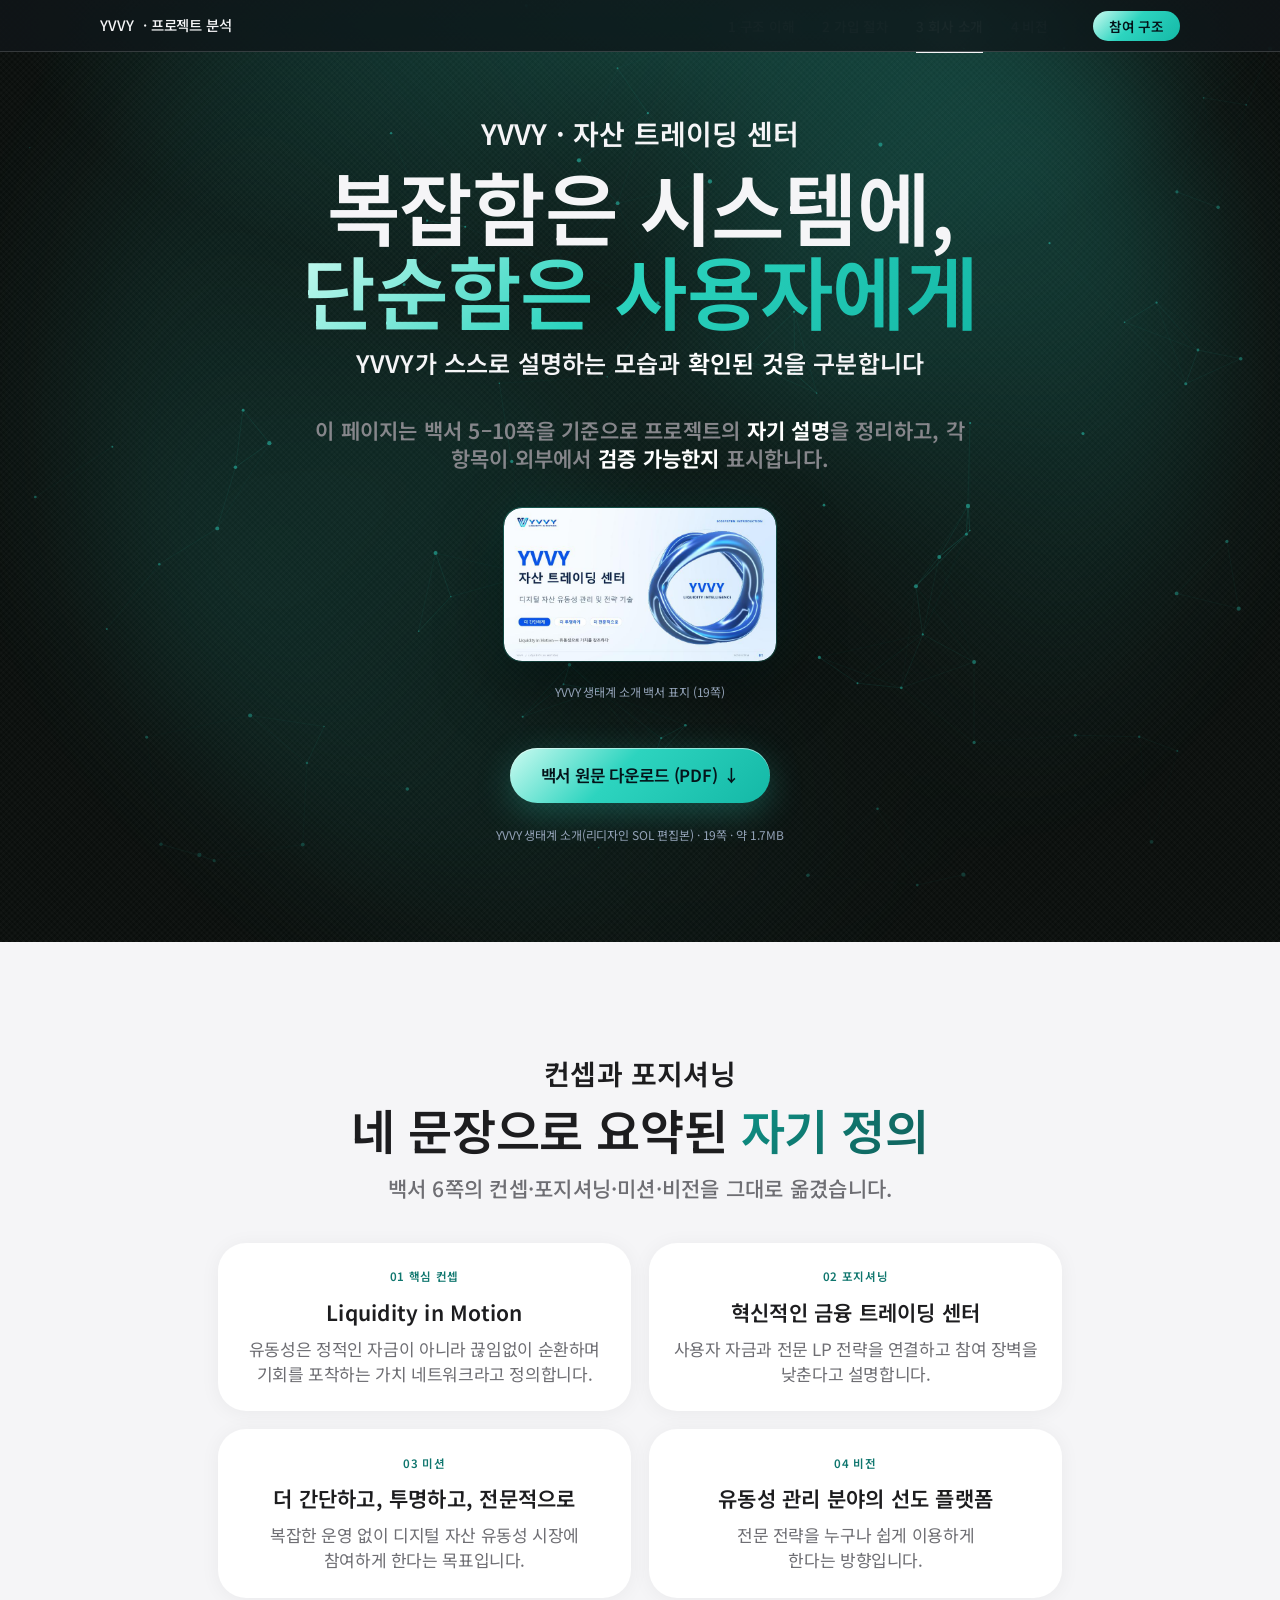
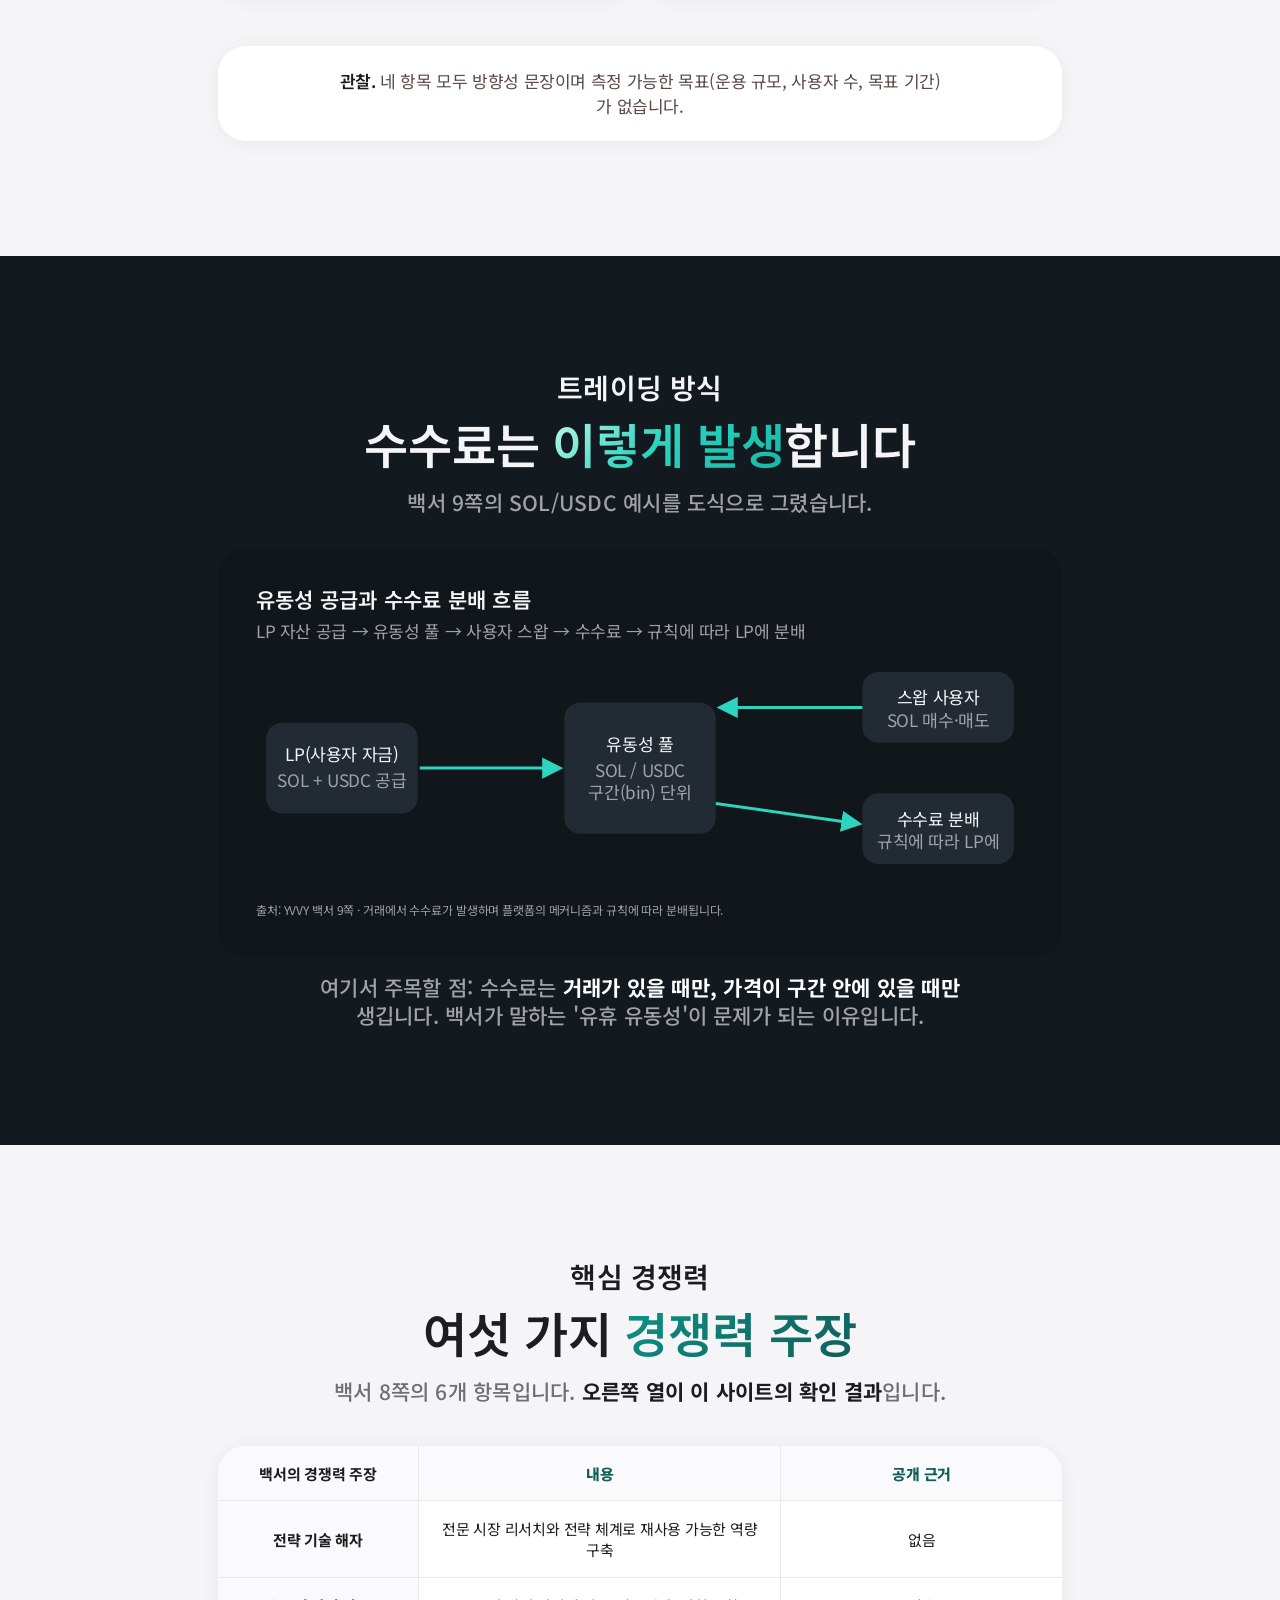
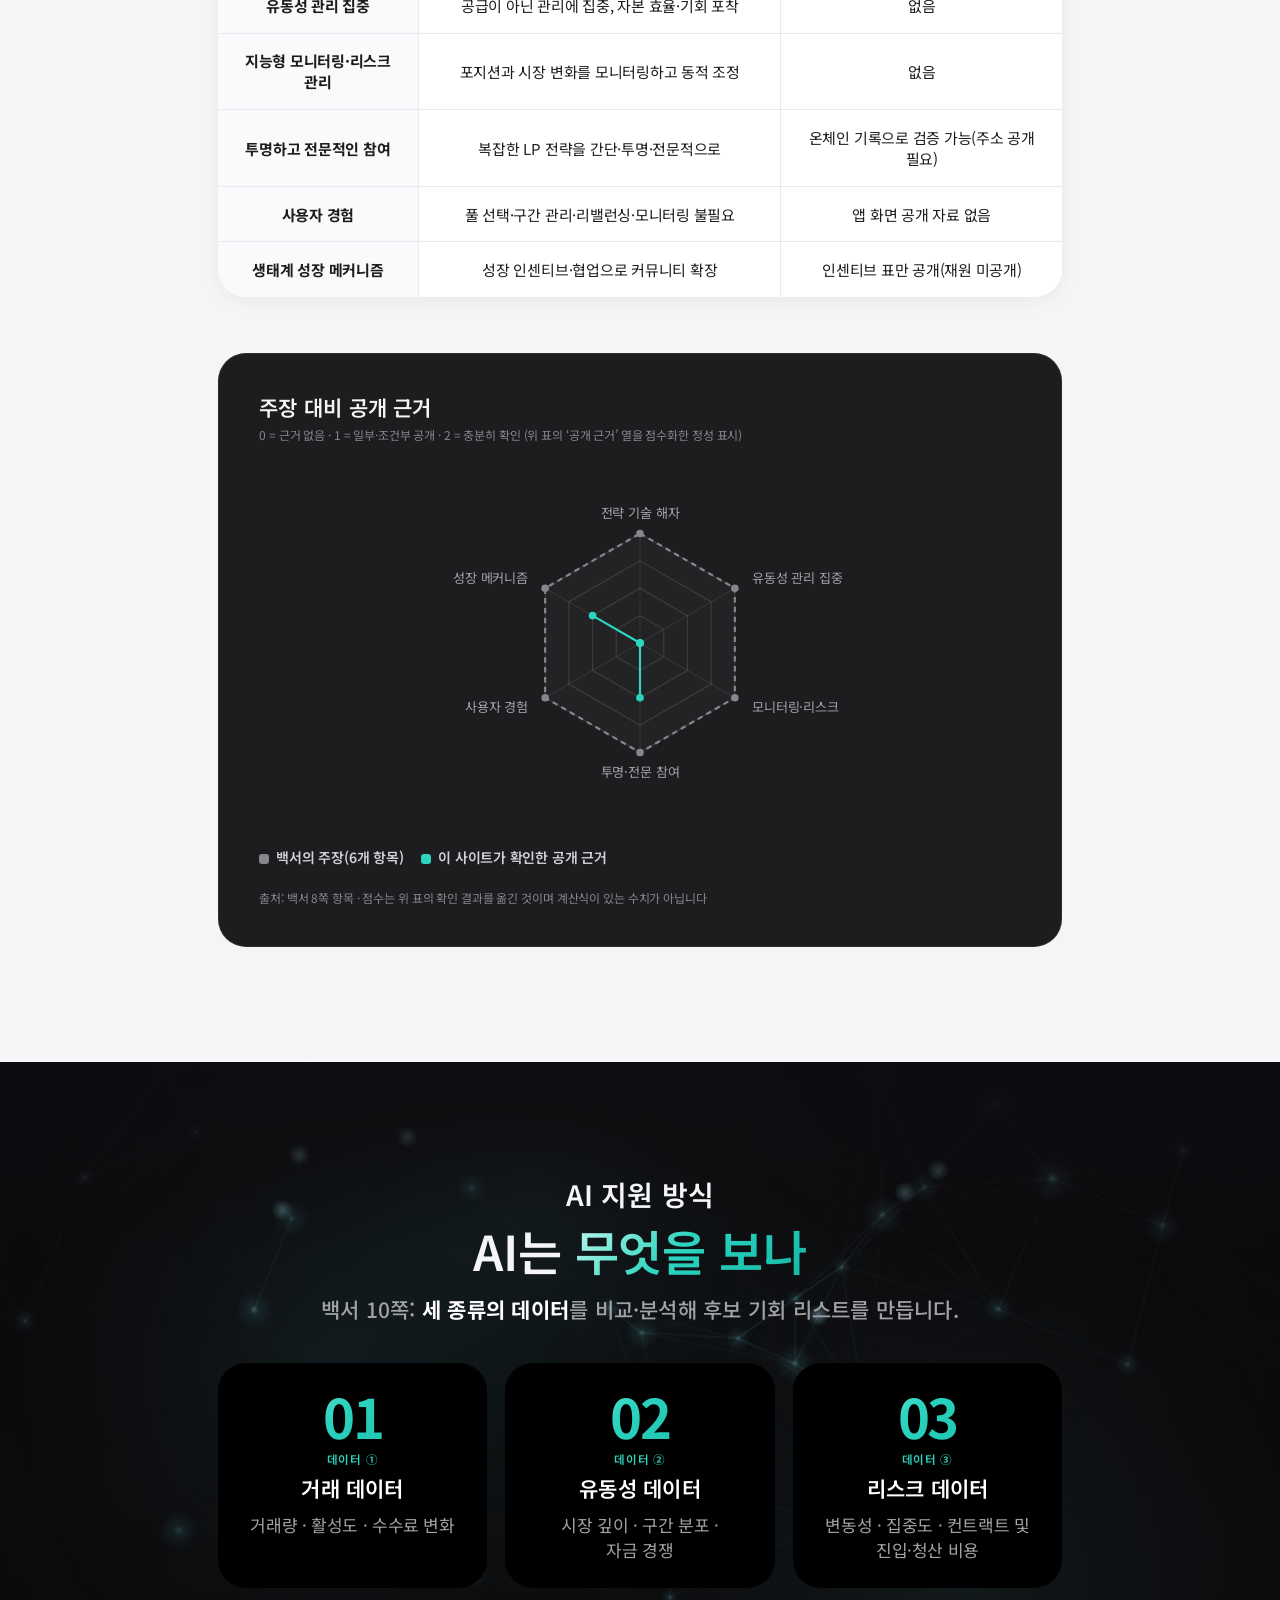
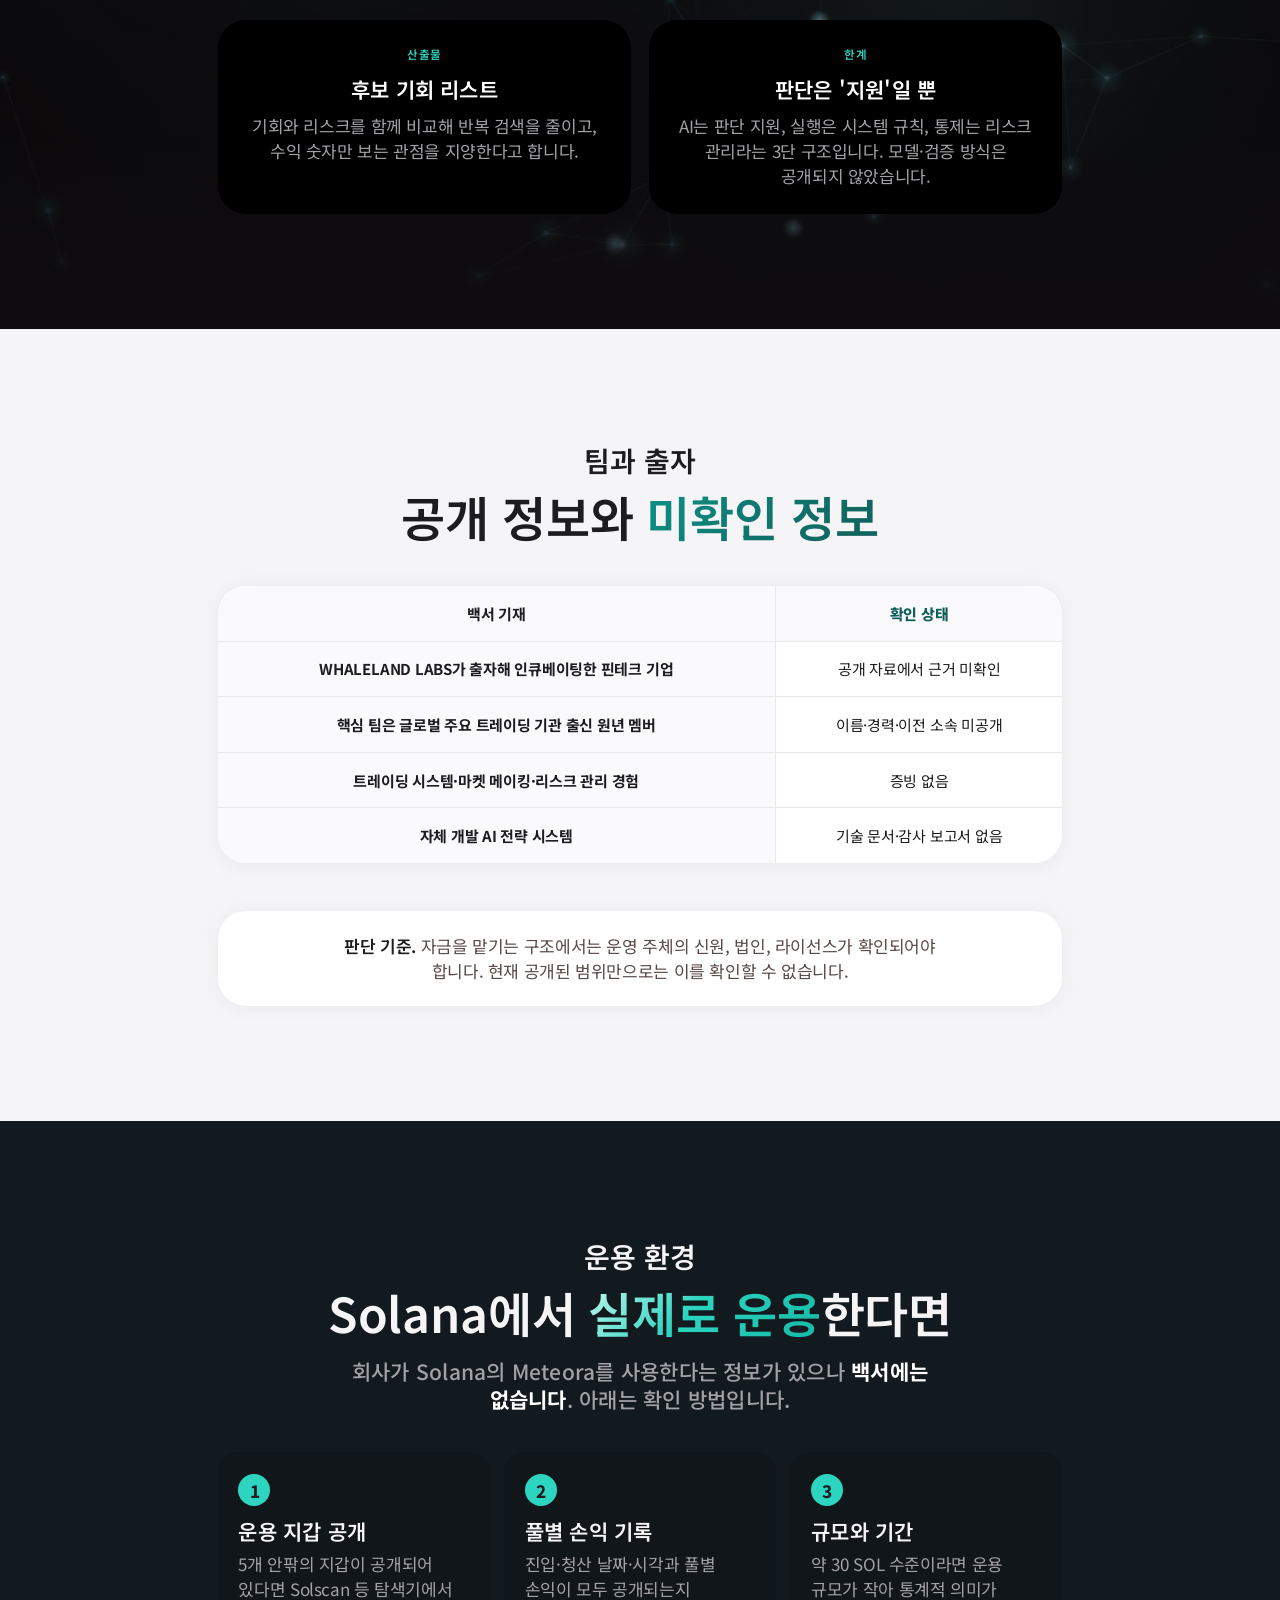
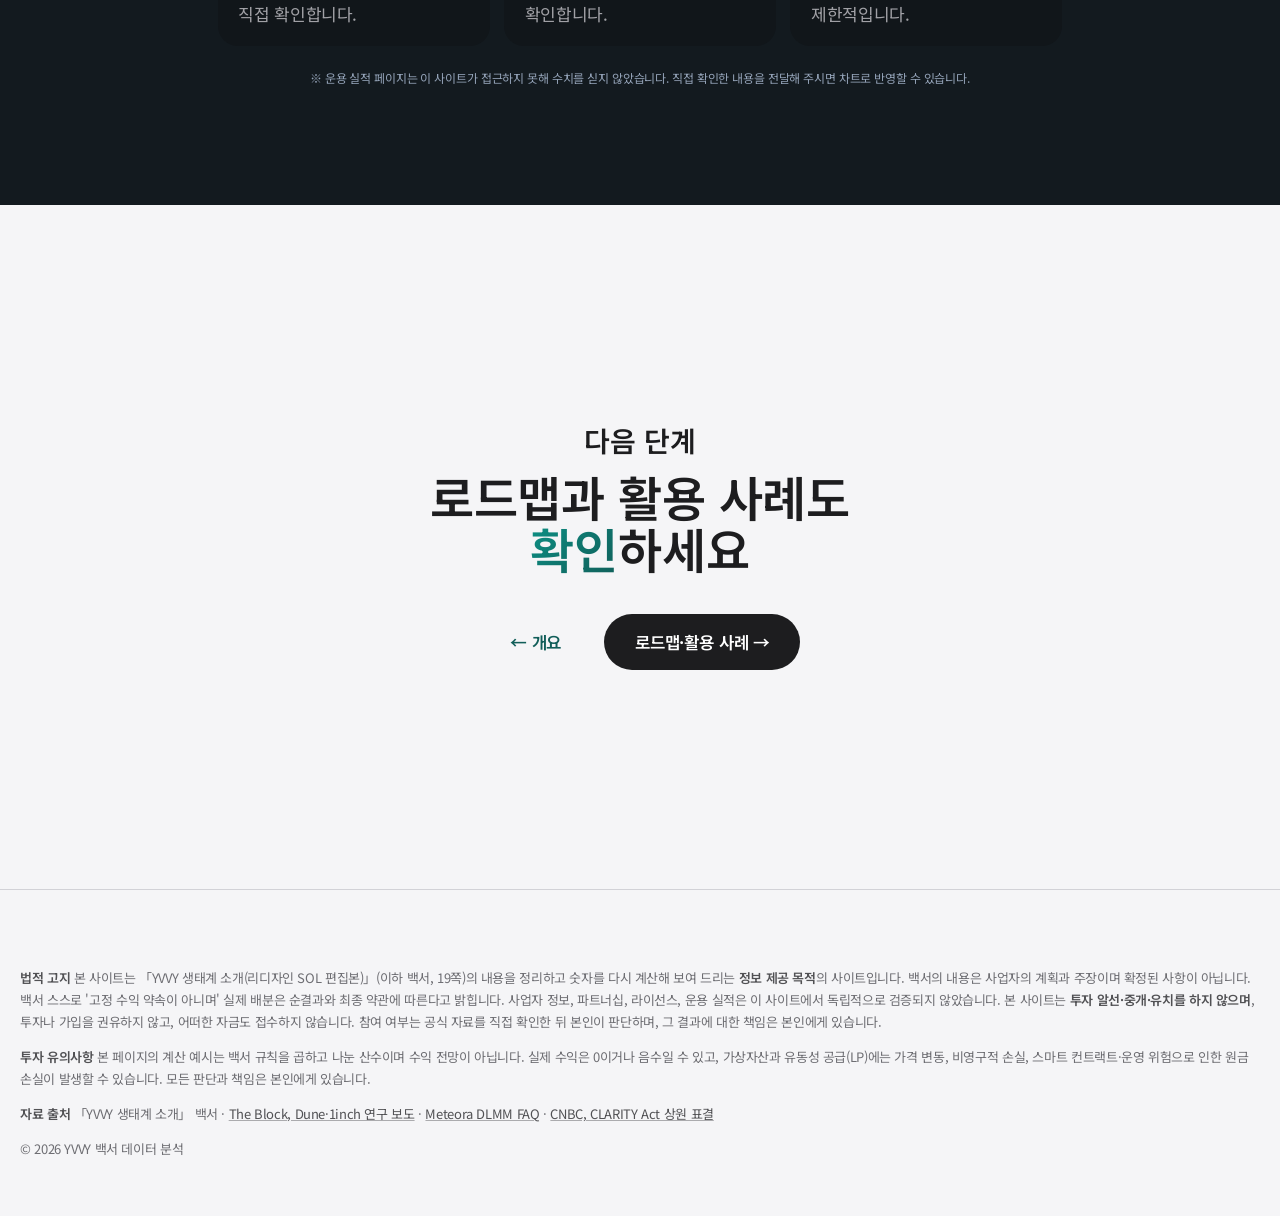
==== commit 687f9028: "본문은 회색·중간 굵기, 강조 키워드는 흰색/검정 + 굵게(애플 맥 방식) Co-Authored-By: Claude Sonnet 5.5 <noreply@anthropic.com> " ====
--- a/company.html
+++ b/company.html
@@ -13,7 +13,7 @@
 <meta name="theme-color" content="#000000">
 <link rel="stylesheet" href="site.css?v=yvvy20261102b">
 <script>document.documentElement.classList.add('js');</script>
-<link rel="stylesheet" href="yvvy-viz.css?v=mint20261109d">
+<link rel="stylesheet" href="yvvy-viz.css?v=mint20261110a">
 </head>
 <body data-step="3">
 <nav class="nav">
@@ -132,6 +132,6 @@
 <script src="nocapital-responsive.js?v=yvvy20261102b" defer></script>
 <script src="nocapital-apple3.js?v=yvvy20261102b" defer></script>
 <script src="yvvy-apple.js?v=yvvy20261102b" defer></script>
-<script src="yvvy-viz.js?v=mint20261109d" defer></script>
+<script src="yvvy-viz.js?v=mint20261110a" defer></script>
 </body>
 </html>
--- a/yvvy-viz.css
+++ b/yvvy-viz.css
@@ -153,3 +153,12 @@
 @media (min-width: 1070px) { html body .sub { font-size: 24px !important; line-height: 1.3 !important; letter-spacing: .009em !important; } }
 @media (min-width: 1070px) { html body>:is(section,section#top):not(.zx1):not(.zx2):not(#_):not(#__) .sub { font-size: 24px !important; line-height: 1.3 !important; letter-spacing: .009em !important; } }
 html body>:is(section,section#top):not(.zx1):not(.zx2):not(#_):not(#__) .hero-note { font-size: 15px !important; line-height: 1.5 !important; font-weight: 500 !important; }
+
+/* 애플 맥 페이지 방식: 본문은 회색·중간 굵기, 강조 키워드는 또렷한 흰색/검정 + 굵은 글씨 */
+html.js body .fx-on .w { color: #a1a1a6 !important; font-weight: 500 !important; }
+html.js body .fx-on :is(strong,b,em,.hl) .w, html.js body .fx-on :is(strong,b,em,.hl) { color: #ffffff !important; font-weight: 700 !important; }
+html.js body section.lt .fx-on .w { color: #6e6e73 !important; font-weight: 500 !important; }
+html.js body section.lt .fx-on :is(strong,b,em,.hl) .w, html.js body section.lt .fx-on :is(strong,b,em,.hl) { color: #1d1d1f !important; font-weight: 700 !important; }
+/* 강조가 .w 없이 직접 있는 문단도 동일하게 */
+html body>:is(section,section#top):not(.zx1):not(.zx2):not(#_):not(#__) .body :is(strong,b,em) { font-weight: 700 !important; color: #ffffff !important; }
+html body>:is(section,section#top).lt:not(.zx1):not(.zx2):not(#_):not(#__) .body :is(strong,b,em) { color: #1d1d1f !important; }
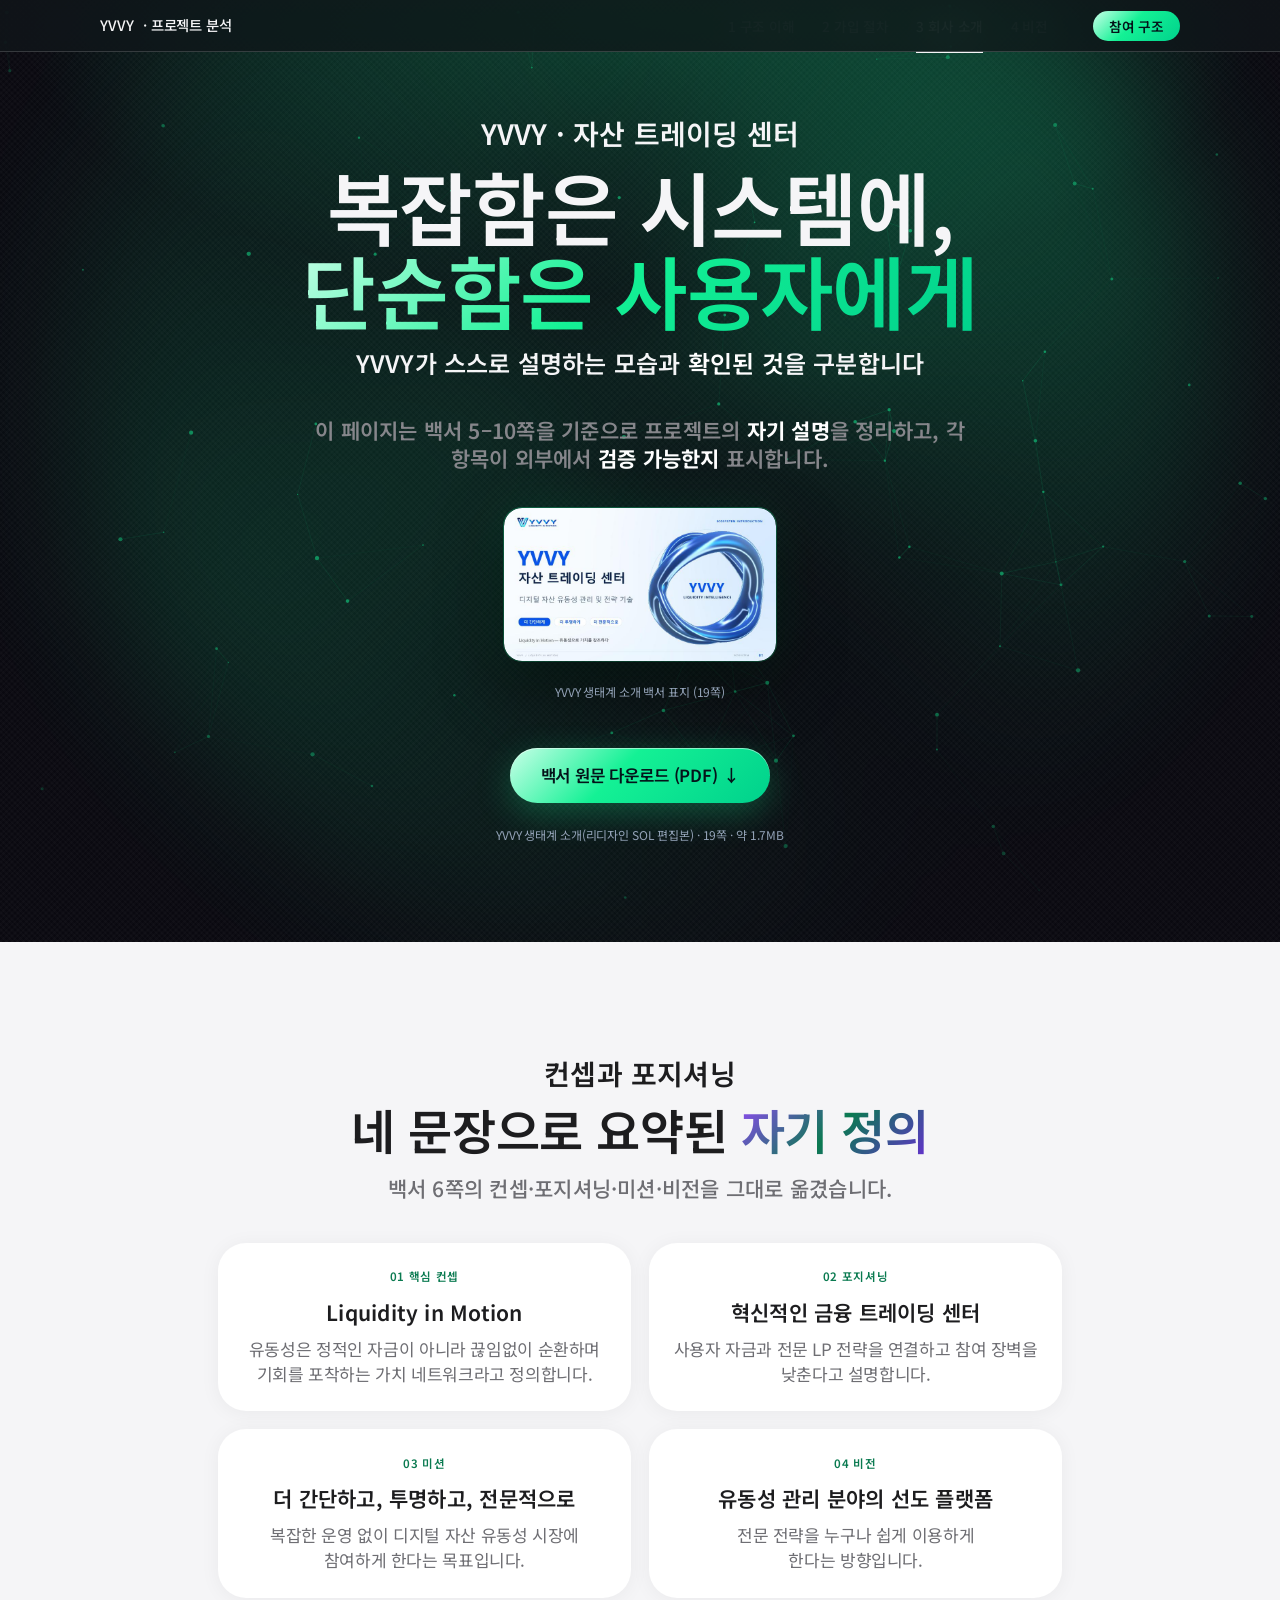
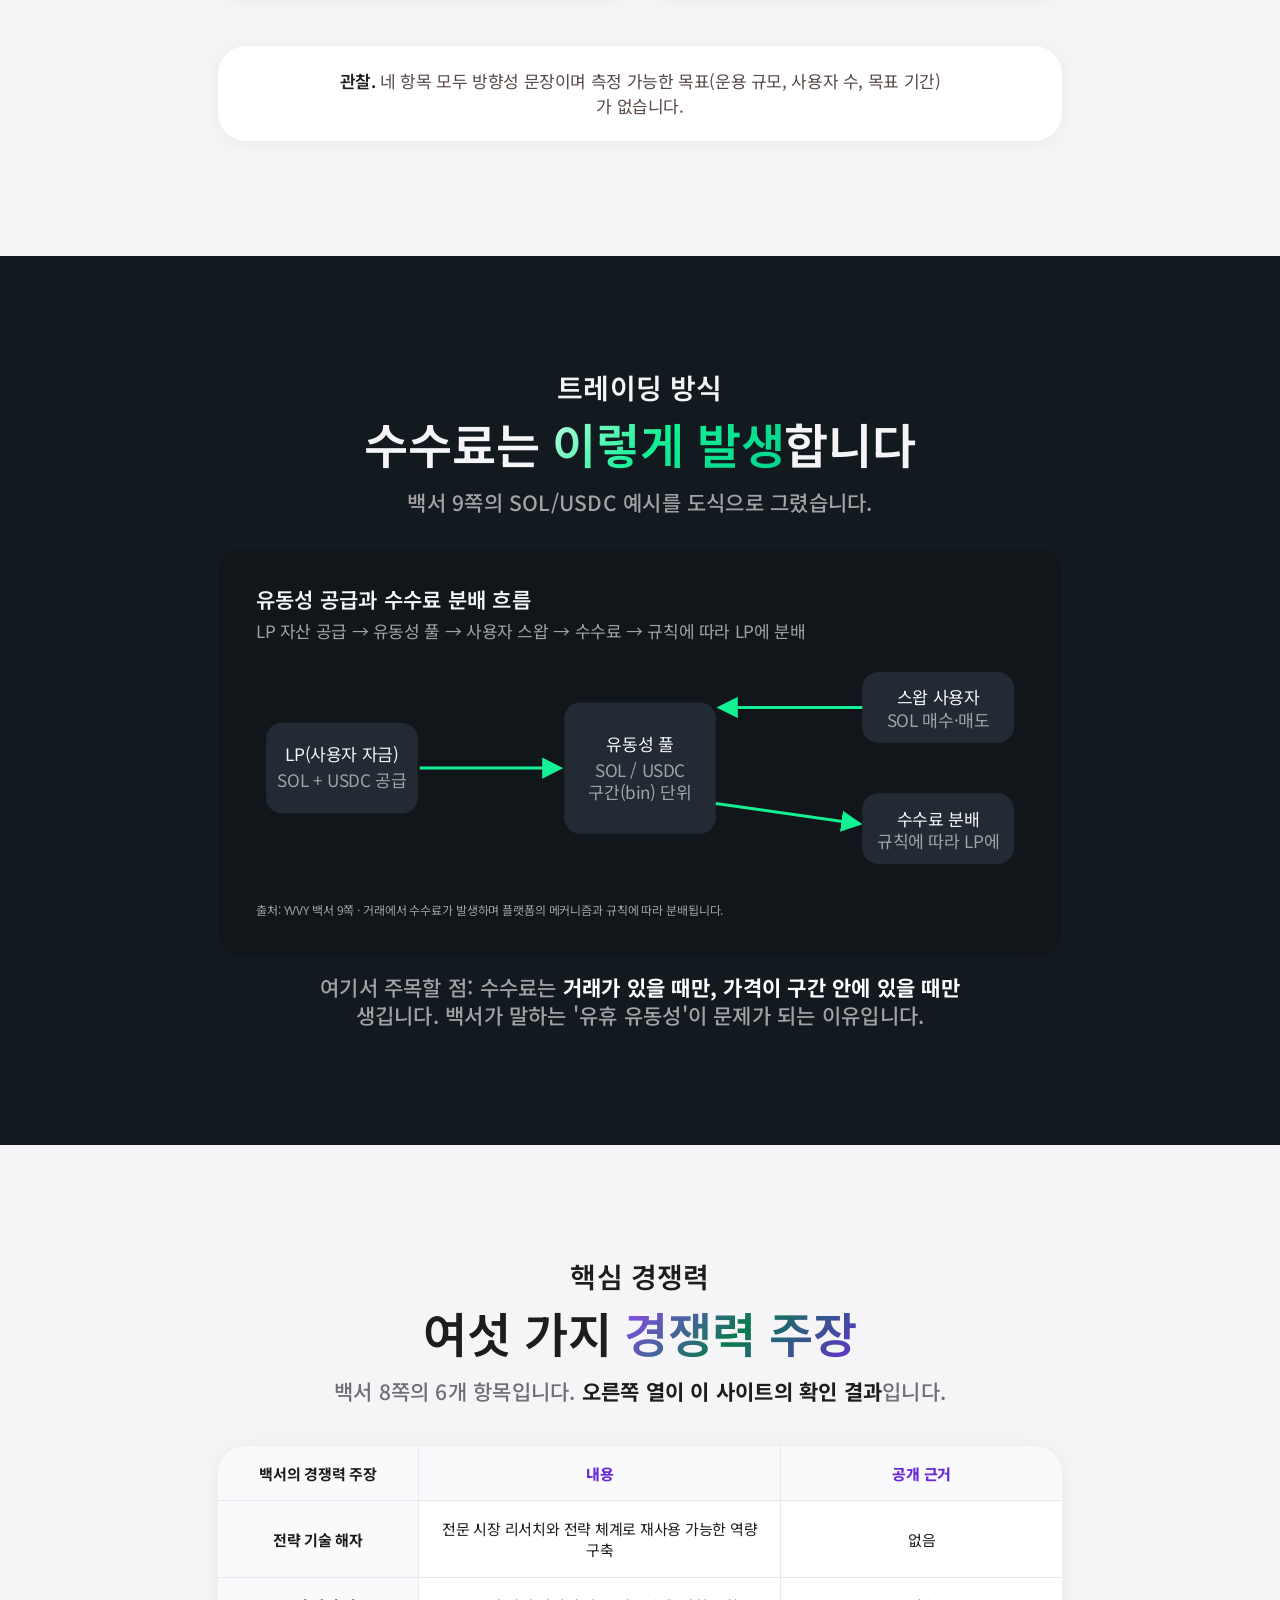
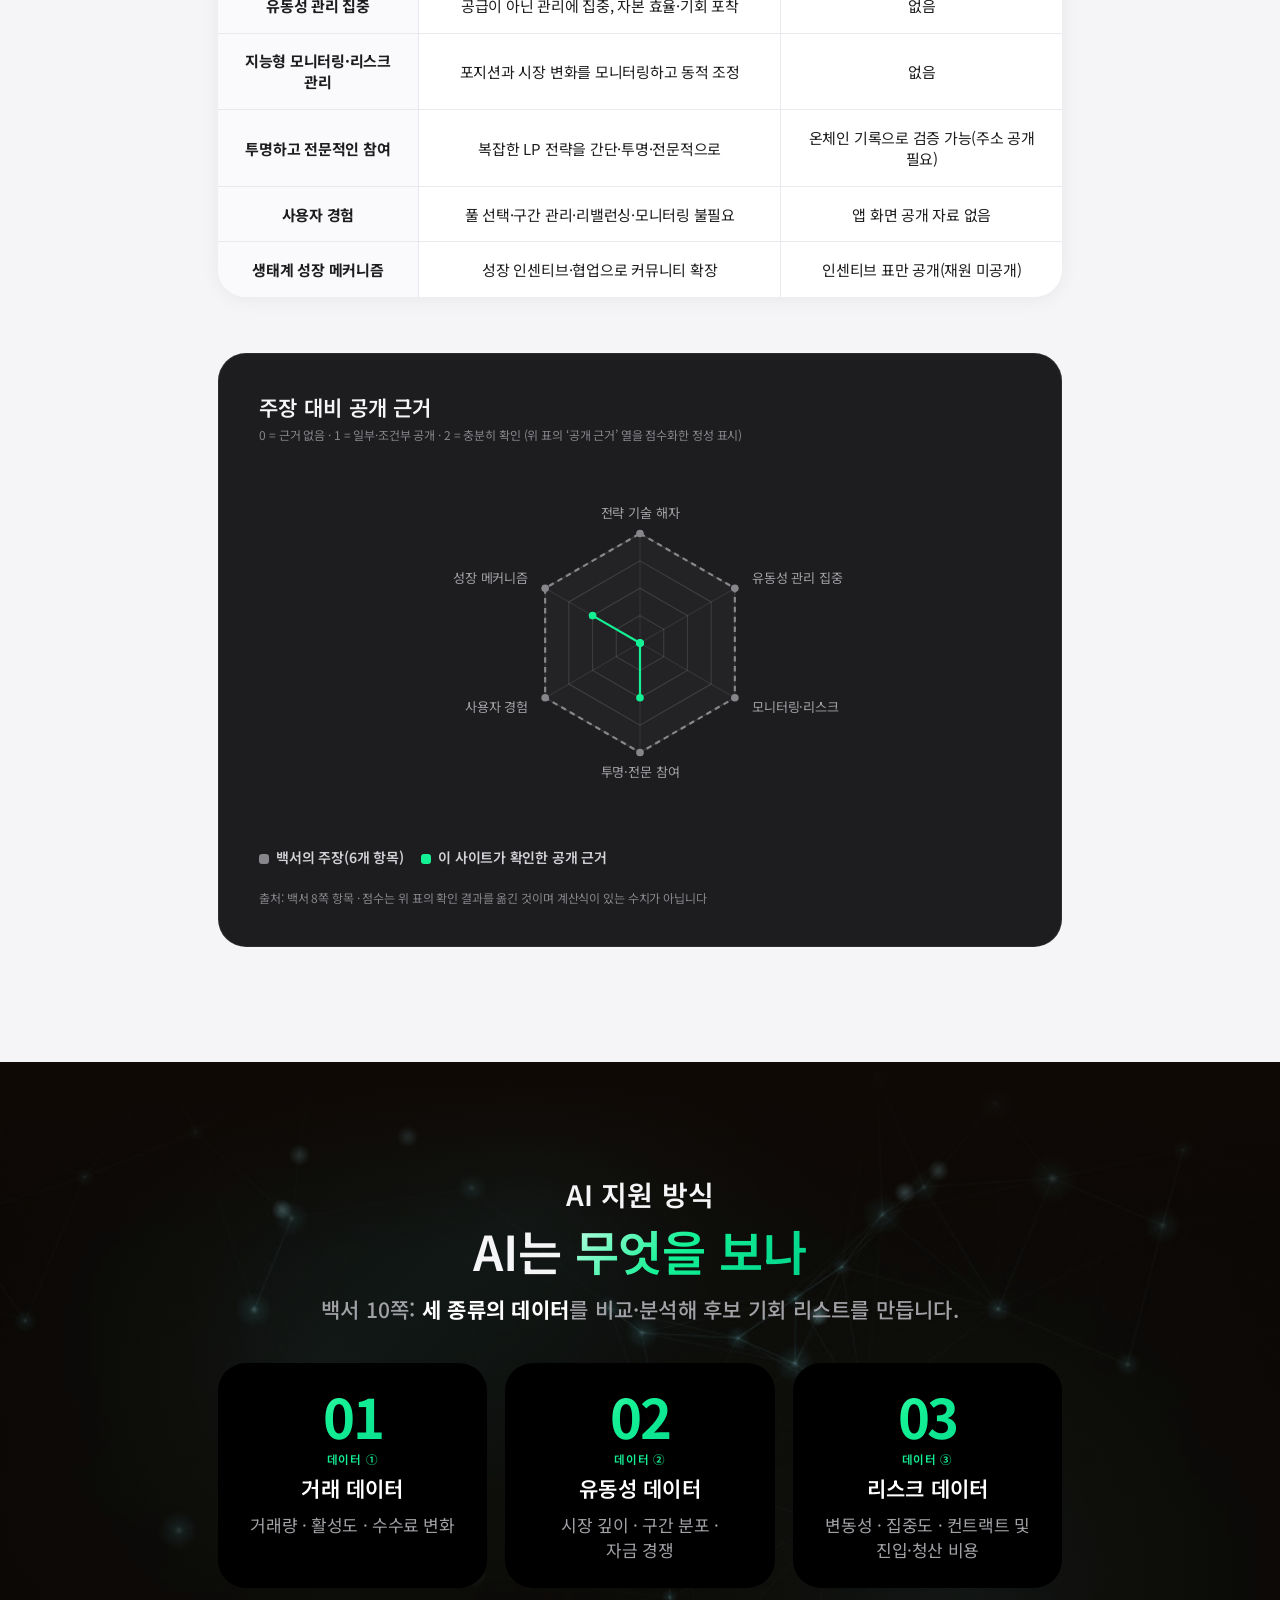
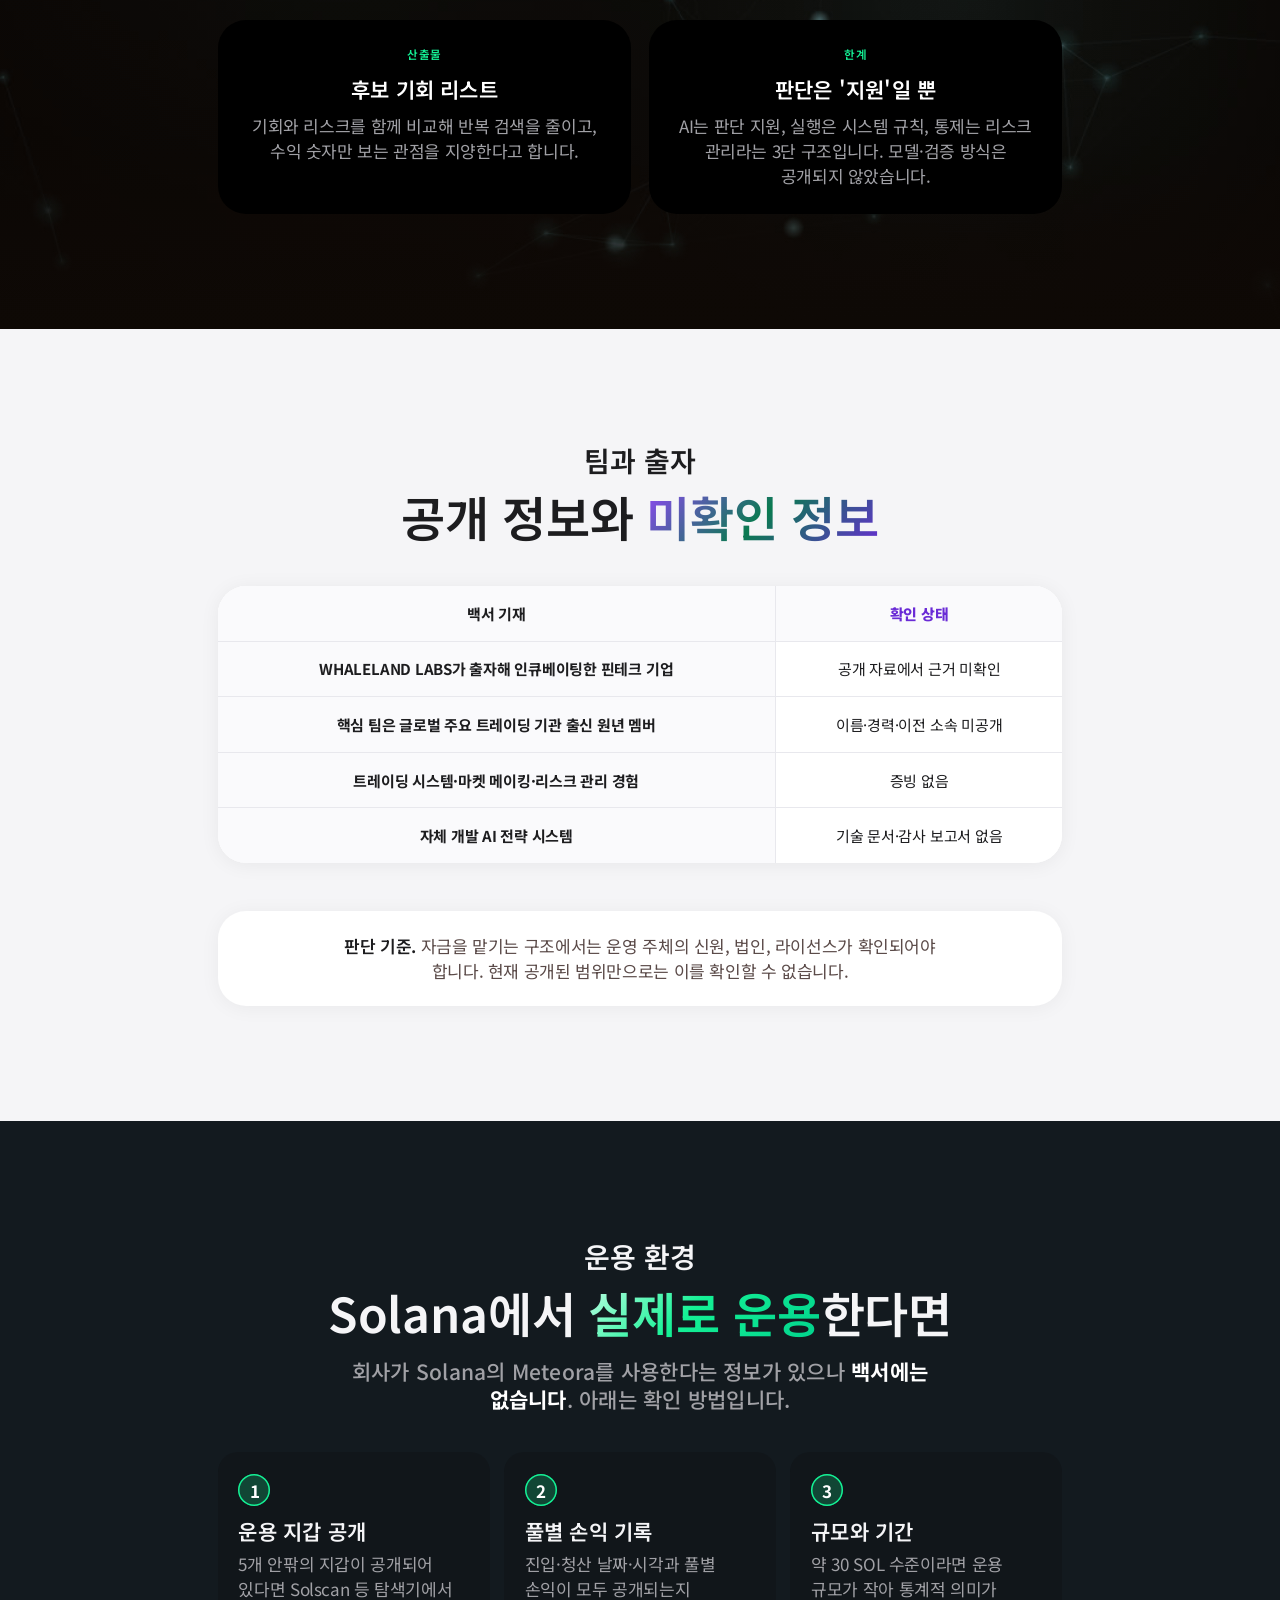
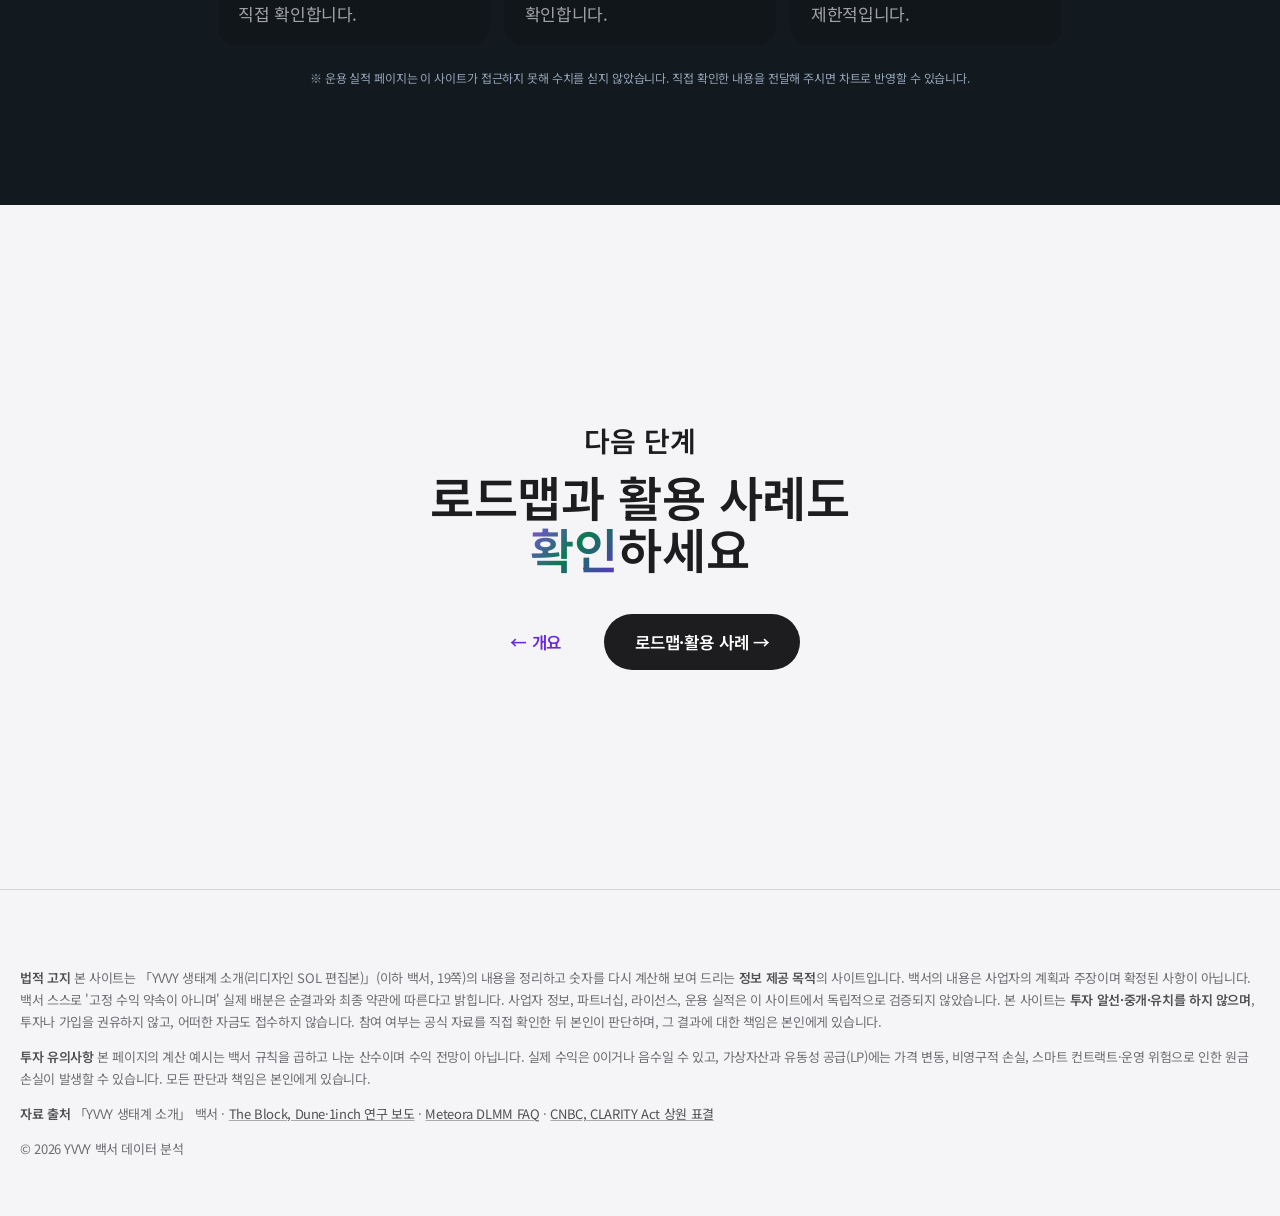
==== commit fa921759: "사이트 컬러를 솔라나 팔레트(그린 #14F195 · 퍼플 #9945FF)로 교체, 히어로 영상 재제작 Co-Authored-By: Claude Sonnet 5.5 <noreply@" ====
--- a/company.html
+++ b/company.html
@@ -13,7 +13,7 @@
 <meta name="theme-color" content="#000000">
 <link rel="stylesheet" href="site.css?v=yvvy20261102b">
 <script>document.documentElement.classList.add('js');</script>
-<link rel="stylesheet" href="yvvy-viz.css?v=mint20261110a">
+<link rel="stylesheet" href="yvvy-viz.css?v=sol20261110c">
 </head>
 <body data-step="3">
 <nav class="nav">
@@ -70,7 +70,7 @@
     <h2 class="display-md reveal">여섯 가지 <span class="gold">경쟁력 주장</span></h2>
     <p class="body reveal" style="max-width:640px;margin-left:auto;margin-right:auto">백서 8쪽의 6개 항목입니다. <strong>오른쪽 열이 이 사이트의 확인 결과</strong>입니다.</p>
 <div class="tbl-wrap reveal"><table><thead><tr><th>백서의 경쟁력 주장</th><th>내용</th><th>공개 근거</th></tr></thead><tbody><tr><td>전략 기술 해자</td><td>전문 시장 리서치와 전략 체계로 재사용 가능한 역량 구축</td><td>없음</td></tr><tr><td>유동성 관리 집중</td><td>공급이 아닌 관리에 집중, 자본 효율·기회 포착</td><td>없음</td></tr><tr><td>지능형 모니터링·리스크 관리</td><td>포지션과 시장 변화를 모니터링하고 동적 조정</td><td>없음</td></tr><tr><td>투명하고 전문적인 참여</td><td>복잡한 LP 전략을 간단·투명·전문적으로</td><td>온체인 기록으로 검증 가능(주소 공개 필요)</td></tr><tr><td>사용자 경험</td><td>풀 선택·구간 관리·리밸런싱·모니터링 불필요</td><td>앱 화면 공개 자료 없음</td></tr><tr><td>생태계 성장 메커니즘</td><td>성장 인센티브·협업으로 커뮤니티 확장</td><td>인센티브 표만 공개(재원 미공개)</td></tr></tbody></table></div>
-<div data-yz="radar" data-title="주장 대비 공개 근거" data-cap="0 = 근거 없음 · 1 = 일부·조건부 공개 · 2 = 충분히 확인 (위 표의 ‘공개 근거’ 열을 점수화한 정성 표시)" data-max="2" data-labels="전략 기술 해자|유동성 관리 집중|모니터링·리스크|투명·전문 참여|사용자 경험|성장 메커니즘" data-series='[{"n": "백서의 주장(6개 항목)", "v": [2, 2, 2, 2, 2, 2], "c": "#86868b", "o": 0.06, "d": 1}, {"n": "이 사이트가 확인한 공개 근거", "v": [0, 0, 0, 1, 0, 1], "c": "#2dd4bf", "o": 0.28}]' data-alt="백서 경쟁력 6개 항목의 공개 근거 레이더 차트" data-src="출처: 백서 8쪽 항목 · 점수는 위 표의 확인 결과를 옮긴 것이며 계산식이 있는 수치가 아닙니다" class="reveal"></div>
+<div data-yz="radar" data-title="주장 대비 공개 근거" data-cap="0 = 근거 없음 · 1 = 일부·조건부 공개 · 2 = 충분히 확인 (위 표의 ‘공개 근거’ 열을 점수화한 정성 표시)" data-max="2" data-labels="전략 기술 해자|유동성 관리 집중|모니터링·리스크|투명·전문 참여|사용자 경험|성장 메커니즘" data-series='[{"n": "백서의 주장(6개 항목)", "v": [2, 2, 2, 2, 2, 2], "c": "#86868b", "o": 0.06, "d": 1}, {"n": "이 사이트가 확인한 공개 근거", "v": [0, 0, 0, 1, 0, 1], "c": "#14f195", "o": 0.28}]' data-alt="백서 경쟁력 6개 항목의 공개 근거 레이더 차트" data-src="출처: 백서 8쪽 항목 · 점수는 위 표의 확인 결과를 옮긴 것이며 계산식이 있는 수치가 아닙니다" class="reveal"></div>
   </div>
 </section>
 <section class="has-vbg alt">
@@ -132,6 +132,6 @@
 <script src="nocapital-responsive.js?v=yvvy20261102b" defer></script>
 <script src="nocapital-apple3.js?v=yvvy20261102b" defer></script>
 <script src="yvvy-apple.js?v=yvvy20261102b" defer></script>
-<script src="yvvy-viz.js?v=mint20261110a" defer></script>
+<script src="yvvy-viz.js?v=sol20261110c" defer></script>
 </body>
 </html>
--- a/site.css
+++ b/site.css
@@ -1 +1 @@
-*,*:before,*:after{box-sizing:border-box;margin:0;padding:0}html{scroll-behavior:smooth;font-size:16px}:root{--bg: #0a0e0c;--bg-2: #0e1315;--card: #11161a;--card-2: #161d24;--line: rgba(255,255,255,.09);--gold-line: rgba(45,212,191,.38);--gold: #2dd4bf;--gold-2: #5eead4;--silver: #cfd2d8;--text: #e8eef2;--muted: #94a3b8;--red: #ff6b5e;--green: #5fd38d}body{font-family:-apple-system,BlinkMacSystemFont,Noto Sans KR,Helvetica Neue,Arial,sans-serif;background:var(--bg);color:var(--text);line-height:1.5;-webkit-font-smoothing:antialiased;overflow-x:hidden;word-break:keep-all}img{max-width:100%;display:block}a{color:inherit}.nav{position:fixed;top:0;left:0;right:0;z-index:900;height:56px;display:flex;align-items:center;justify-content:space-between;padding:0 1.25rem;background:#0a0e0cc7;backdrop-filter:blur(18px);-webkit-backdrop-filter:blur(18px);border-bottom:1px solid var(--line)}.nav-logo{font-size:.8rem;font-weight:700;letter-spacing:.14em;color:var(--gold-2);text-decoration:none}.nav-cta{font-size:.8rem;font-weight:700;color:#04141a;background:linear-gradient(135deg,var(--gold-2),var(--gold));padding:.5rem 1rem;border-radius:999px;text-decoration:none}section{padding:8rem 1.25rem;text-align:center;position:relative}.wrap{max-width:880px;margin:0 auto}.wrap-wide{max-width:1080px;margin:0 auto}.alt{background:var(--bg-2);border-top:1px solid var(--line);border-bottom:1px solid var(--line)}.eyebrow{font-size:.72rem;font-weight:700;letter-spacing:.18em;text-transform:uppercase;color:var(--gold);margin-bottom:3.5rem}.display{font-size:clamp(2.4rem,7.2vw,5.2rem);font-weight:900;line-height:1.14;letter-spacing:-.035em;color:#fff}.display-md{font-size:clamp(1.8rem,4.6vw,3.2rem);font-weight:800;line-height:1.2;letter-spacing:-.03em;color:#fff}.sub{font-size:clamp(1.1rem,2.2vw,1.5rem);font-weight:700;line-height:1.5;color:var(--silver);margin-top:2.8rem}.sub em,.gold{font-style:normal;color:var(--gold-2)}.body{font-size:clamp(.95rem,1.5vw,1.1rem);line-height:1.72;color:#b9c5d1;margin-top:2rem}.body strong{color:#fff;font-weight:700}.left{text-align:left}.hero{min-height:100svh;display:flex;flex-direction:column;justify-content:center;padding-top:7.5rem;padding-bottom:5rem;background:radial-gradient(ellipse 70% 50% at 50% 0%,rgba(45,212,191,.14),transparent 70%),var(--bg)}.hero .eyebrow{margin-bottom:2.4rem}.video-wrap{max-width:960px;margin:3.5rem auto 0;width:100%}.video{position:relative;aspect-ratio:16/9;border-radius:18px;overflow:hidden;background:#000;border:1px solid var(--gold-line);box-shadow:0 30px 80px #0009,0 0 60px #2dd4bf1a}.video iframe,.video img{position:absolute;inset:0;width:100%;height:100%;border:0;object-fit:cover}.play{position:absolute;inset:0;display:grid;place-items:center;background:linear-gradient(to top,#0000008c,#0000001a);border:0;cursor:pointer;width:100%}.play span{width:84px;height:84px;border-radius:50%;display:grid;place-items:center;font-size:2rem;padding-left:6px;color:#04141a;background:linear-gradient(135deg,var(--gold-2),var(--gold));box-shadow:0 0 0 10px #2dd4bf2e;transition:transform .25s}.play:hover span{transform:scale(1.08)}.video-note{margin-top:1rem;font-size:.82rem;color:var(--muted)}.btn{display:inline-block;font-size:1.05rem;font-weight:800;padding:1.05rem 2.2rem;border-radius:999px;text-decoration:none;border:0;cursor:pointer;transition:transform .2s,box-shadow .2s;font-family:inherit}.btn-gold{color:#04141a;background:linear-gradient(135deg,var(--gold-2),var(--gold));box-shadow:0 10px 34px #2dd4bf47}.btn-gold:hover{transform:translateY(-2px);box-shadow:0 14px 40px #2dd4bf66}.btn-ghost{color:var(--gold-2);background:transparent;border:1px solid var(--gold-line)}.btn-ghost:hover{background:#2dd4bf14}.cta-row{display:flex;gap:.9rem;justify-content:center;flex-wrap:wrap;margin-top:3rem}.grid{display:grid;gap:1.1rem;margin-top:3.5rem;text-align:left}.g2{grid-template-columns:repeat(2,1fr)}.g3{grid-template-columns:repeat(3,1fr)}.g4{grid-template-columns:repeat(4,1fr)}.card{background:linear-gradient(160deg,var(--card-2),var(--card));border:1px solid var(--line);border-radius:16px;padding:1.7rem 1.5rem}.card.gold-b{border-color:var(--gold-line)}.card .tag{display:inline-block;font-size:.72rem;font-weight:700;letter-spacing:.14em;color:var(--gold);margin-bottom:.9rem}.card h3{font-size:1.25rem;font-weight:800;line-height:1.35;margin-bottom:.7rem;color:#fff}.card p,.card li{font-size:.95rem;line-height:1.7;color:#aebbc8}.card ul{list-style:none}.card li{padding-left:1.1rem;position:relative;margin-top:.35rem}.card li:before{content:"\2022";position:absolute;left:0;color:var(--gold)}.num{font-size:2.6rem;font-weight:900;line-height:1;color:transparent;background:linear-gradient(135deg,var(--gold-2),var(--gold));-webkit-background-clip:text;background-clip:text;margin-bottom:1rem}.fine{font-size:.8rem;line-height:1.65;color:var(--muted);margin-top:1.4rem}.vs{display:grid;grid-template-columns:1fr 1fr;gap:1.1rem;margin-top:3.5rem}.vs .old{opacity:.72}.vs .new{border-color:var(--gold-line);box-shadow:0 0 50px #2dd4bf1a}.vs .card{text-align:center;padding:2.2rem 1.5rem}.vs .small{font-size:.78rem;color:var(--muted);letter-spacing:.1em;margin-bottom:.8rem}.vs h3{font-size:1.4rem}.fig{margin-top:3.5rem;border-radius:16px;overflow:hidden;border:1px solid var(--gold-line)}.fig img{width:100%}.tbl-wrap{margin-top:3.5rem;overflow-x:auto;border-radius:16px;border:1px solid var(--gold-line)}table{width:100%;border-collapse:collapse;min-width:640px;background:var(--card)}th,td{padding:1.05rem 1rem;font-size:.95rem;line-height:1.55;border-bottom:1px solid var(--line);border-right:1px solid var(--line);text-align:center}th{color:var(--gold-2);font-weight:800;background:var(--card-2)}td:first-child,th:first-child{color:var(--silver);font-weight:700;background:var(--card-2)}tr:last-child td{border-bottom:0}th:last-child,td:last-child{border-right:0}.risk{margin-top:3rem;text-align:left;border:1px solid rgba(255,107,94,.4);background:#ff6b5e0f;border-radius:14px;padding:1.4rem 1.5rem}.risk b{color:var(--red)}.risk p{font-size:.95rem;line-height:1.7;color:#e5c9c5}.step{display:grid;grid-template-columns:1fr 1fr;gap:2.2rem;align-items:center;margin-top:4rem;text-align:left}.step:nth-of-type(2n) .step-txt{order:2}.step-txt .num{font-size:3.2rem}.step-txt h3{font-size:clamp(1.3rem,2.6vw,1.8rem);font-weight:800;line-height:1.35;color:#fff;margin-bottom:.8rem}.step-txt p{font-size:1rem;line-height:1.75;color:#c0beb8}.step-txt .tip{margin-top:1rem;font-size:.88rem;color:var(--gold-2)}.shot{position:relative;aspect-ratio:9/16;max-height:560px;margin:0 auto;width:min(100%,315px);border-radius:22px;overflow:hidden;border:1px solid var(--gold-line);background:repeating-linear-gradient(135deg,#11171b 0 14px,#141b21 14px 28px);box-shadow:0 24px 60px #0000008c}.shot:before{content:attr(data-label);position:absolute;inset:0;display:grid;place-items:center;padding:1.5rem;text-align:center;font-size:.85rem;line-height:1.6;color:var(--muted);white-space:pre-line}.shot img{position:absolute;inset:0;width:100%;height:100%;object-fit:cover;background:#000}.shot.wide{aspect-ratio:16/10;width:100%;max-height:none;border-radius:16px}.ref-box{margin-top:3rem;padding:2rem 1.5rem;border-radius:18px;border:1px solid var(--gold-line);text-align:center;background:linear-gradient(160deg,#2dd4bf1a,#11161ae6)}.ref-code{display:inline-flex;align-items:center;gap:.8rem;margin-top:1.2rem;padding:.8rem 1.2rem;border-radius:12px;background:#000;border:1px dashed var(--gold-line);font-size:1.3rem;font-weight:800;letter-spacing:.12em;color:var(--gold-2)}.ref-code button{font-size:.78rem;font-weight:700;padding:.4rem .8rem;border-radius:8px;border:0;cursor:pointer;background:var(--gold);color:#04141a;font-family:inherit}.check{list-style:none;max-width:640px;margin:3rem auto 0;text-align:left}.check li{display:flex;gap:.9rem;padding:1.05rem 1.1rem;margin-top:.7rem;border-radius:12px;background:var(--card);border:1px solid var(--line);font-size:1rem;line-height:1.6;color:#d5dee6}.check li:before{content:"\2713";color:var(--gold);font-weight:900}.check.no li:before{content:"\2715";color:var(--red)}footer{padding:4rem 1.25rem 6.5rem;border-top:1px solid var(--line);background:#050807}footer .wrap{text-align:left}footer p{font-size:.8rem;line-height:1.8;color:#7d7c78;margin-top:.8rem}footer strong{color:#a9a8a3}.sticky{position:fixed;left:0;right:0;bottom:0;z-index:800;padding:.8rem 1rem calc(.8rem + env(safe-area-inset-bottom));display:none;background:#0a0e0ce6;backdrop-filter:blur(16px);-webkit-backdrop-filter:blur(16px);border-top:1px solid var(--gold-line)}.sticky .btn{display:block;text-align:center;padding:.95rem 1rem;font-size:1rem}.js .reveal{opacity:0;transform:translateY(28px);transition:opacity .9s cubic-bezier(.16,1,.3,1),transform .9s cubic-bezier(.16,1,.3,1)}@media(prefers-reduced-motion:reduce){.js .reveal{opacity:1;transform:none;transition:none}html{scroll-behavior:auto}}@media(max-width:860px){section{padding:5.5rem 1.25rem}.eyebrow{margin-bottom:2.4rem}.g3,.g4{grid-template-columns:1fr 1fr}.step{grid-template-columns:1fr;gap:1.6rem;margin-top:3rem}.step:nth-of-type(2n) .step-txt{order:0}.sticky{display:block}}@media(max-width:560px){.g2,.g3,.g4,.vs{grid-template-columns:1fr}.sub{margin-top:2rem}.body{margin-top:1.6rem}.play span{width:68px;height:68px;font-size:1.6rem}}:root{--gold-grad: linear-gradient(135deg, #ccfbf1 0%, #2dd4bf 45%, #14b8a6 100%);--silver-grad: linear-gradient(180deg, #ffffff 0%, #cfd2d8 55%, #8e929a 100%);--serif: "Noto Serif KR", "Nanum Myeongjo", Georgia, serif}body{background-color:var(--bg);background-image:repeating-linear-gradient(45deg,rgba(255,255,255,.012) 0 2px,transparent 2px 4px),repeating-linear-gradient(-45deg,rgba(255,255,255,.012) 0 2px,transparent 2px 4px)}.display,.display-md{font-family:var(--serif);font-weight:900}.display{background:var(--silver-grad);-webkit-background-clip:text;background-clip:text;color:transparent;text-shadow:none;filter:drop-shadow(0 4px 24px rgba(0,0,0,.6))}.display .gold,.display-md .gold{background:var(--gold-grad);-webkit-background-clip:text;background-clip:text;color:transparent}.display-md{background:linear-gradient(180deg,#fff,#d9dbe0);-webkit-background-clip:text;background-clip:text;color:transparent}.eyebrow{display:inline-flex;align-items:center;gap:1rem;color:var(--gold)}.eyebrow:before,.eyebrow:after{content:"";width:38px;height:1px;background:linear-gradient(90deg,transparent,var(--gold))}.eyebrow:after{transform:scaleX(-1)}.sub{color:#d9d7d1}.nav{background:#0a0e0cb3;border-bottom:1px solid var(--gold-line)}.nav-logo{background:var(--gold-grad);-webkit-background-clip:text;background-clip:text;color:transparent}.btn-gold{background:var(--gold-grad);box-shadow:0 10px 34px #2dd4bf4d,inset 0 1px #ffffff8c;letter-spacing:.01em}.nav-cta{background:var(--gold-grad)}.card{background:linear-gradient(160deg,#161d24,#0d1215);border:1px solid rgba(45,212,191,.2);box-shadow:0 18px 50px #00000073,inset 0 1px #ffffff0d}.card.gold-b,.vs .new{border-color:#2dd4bf8c}.num{background:var(--gold-grad);-webkit-background-clip:text;background-clip:text;font-family:var(--serif)}.alt{background:linear-gradient(180deg,#0a0e0c,#090d0b)}section+section:before{content:"";position:absolute;top:0;left:50%;width:min(520px,70%);height:1px;transform:translate(-50%);background:linear-gradient(90deg,transparent,var(--gold-line),transparent)}.hero{background:radial-gradient(ellipse 80% 55% at 50% -5%,rgba(45,212,191,.22),transparent 70%),radial-gradient(ellipse 50% 40% at 50% 100%,rgba(45,212,191,.06),transparent 70%),var(--bg)}.video{border:1px solid rgba(45,212,191,.6);box-shadow:0 40px 100px #000000bf,0 0 90px #2dd4bf29}.video:after{content:"";position:absolute;inset:0;border-radius:18px;pointer-events:none;box-shadow:inset 0 0 0 1px #ffffff0f}.play span{background:var(--gold-grad);animation:pulse 2.4s infinite}@keyframes pulse{0%{box-shadow:0 0 #2dd4bf73}70%{box-shadow:0 0 0 22px #2dd4bf00}to{box-shadow:0 0 #2dd4bf00}}th{background:linear-gradient(180deg,#1f2831,#161d24)}.track{display:flex;justify-content:center;gap:.6rem;flex-wrap:wrap;margin:2.4rem auto 0;max-width:640px}.track li{list-style:none;display:flex;align-items:center;gap:.55rem;font-size:.82rem;font-weight:700;color:var(--muted);padding:.5rem .9rem;border-radius:999px;border:1px solid var(--line);background:#ffffff05}.track li b{width:22px;height:22px;display:grid;place-items:center;border-radius:50%;font-size:.72rem;background:#222b34;color:var(--silver)}.track li.on{color:var(--gold-2);border-color:var(--gold-line)}.track li.on b{background:var(--gold-grad);color:#04141a}.next{max-width:960px;margin:1.6rem auto 0;padding:1.6rem 1.5rem;border-radius:16px;text-align:center;display:none;border:1px solid rgba(45,212,191,.6);background:linear-gradient(160deg,#2dd4bf29,#0f0f11f2);box-shadow:0 0 60px #2dd4bf24}.next.show{display:block;animation:rise .7s cubic-bezier(.16,1,.3,1)}.next h3{font-family:var(--serif);font-size:1.4rem;font-weight:900;color:#fff}.next p{margin-top:.5rem;font-size:.95rem;color:#b9c5d1}.next .cta-row{margin-top:1.2rem}@keyframes rise{0%{opacity:0;transform:translateY(18px)}to{opacity:1;transform:none}}.nav-logo,.nav-cta{white-space:nowrap}.sticky{transform:translateY(110%);transition:transform .4s}.sticky.on{transform:none}@media(max-width:560px){.nav-logo{font-size:.7rem;letter-spacing:.08em}.nav-cta{font-size:.74rem;padding:.45rem .8rem}.hero{padding-top:5.5rem}.hero .eyebrow{margin-bottom:1.6rem;font-size:.66rem;gap:.6rem}.eyebrow:before,.eyebrow:after{width:18px}.display{font-size:clamp(2.2rem,10.5vw,3rem)}.sub{margin-top:1.6rem;font-size:1rem}.video-wrap{margin-top:2.2rem}}@media(max-width:560px){.hide-s{display:none}}.pain{list-style:none;margin:3rem auto 0;max-width:720px;text-align:left}.pain li{display:flex;gap:1rem;align-items:flex-start;padding:1.1rem 1.2rem;margin-top:.8rem;border-radius:14px;background:linear-gradient(160deg,#171e25,#0d1215);border:1px solid var(--line);font-size:1.05rem;line-height:1.6;color:#e4e2dc}.pain li:before{content:"\201c";font-family:var(--serif);font-size:2rem;line-height:.9;color:var(--gold)}.flowline{display:grid;grid-template-columns:repeat(4,1fr);gap:.8rem;margin-top:3rem;counter-reset:s}.flowline div{position:relative;padding:1.4rem 1rem;border-radius:14px;border:1px solid var(--gold-line);background:linear-gradient(160deg,#161d24,#0d1215)}.flowline b{display:block;font-family:var(--serif);font-size:1.1rem;color:var(--gold-2);margin-bottom:.4rem}.flowline span{font-size:.85rem;color:#aaa8a2}.banner{display:block;margin-top:3.5rem;text-decoration:none;text-align:center;padding:3rem 1.5rem;border-radius:22px;position:relative;overflow:hidden;border:1px solid rgba(45,212,191,.7);background:radial-gradient(ellipse 80% 120% at 50% 0%,rgba(45,212,191,.28),transparent 65%),linear-gradient(160deg,#0d1417,#0a0e0c);box-shadow:0 30px 80px #0009,0 0 80px #2dd4bf2e;transition:transform .3s}.banner:hover{transform:translateY(-4px)}.banner small{display:block;font-size:.72rem;letter-spacing:.2em;color:var(--gold);font-weight:700}.banner h3{font-family:var(--serif);font-size:clamp(1.6rem,4.4vw,2.8rem);font-weight:900;line-height:1.25;margin:1rem 0;background:var(--gold-grad);-webkit-background-clip:text;background-clip:text;color:transparent}.banner p{color:#d4d2cc;font-size:1rem}.banner .btn{margin-top:1.6rem}details{text-align:left;margin-top:.8rem;border-radius:14px;border:1px solid var(--line);background:var(--card)}summary{cursor:pointer;padding:1.1rem 1.3rem;font-weight:700;font-size:1.02rem;color:#fff;list-style:none;display:flex;justify-content:space-between;gap:1rem}summary:after{content:"+";color:var(--gold);font-size:1.3rem;line-height:1}details[open] summary:after{content:"\2013"}details p{padding:0 1.3rem 1.2rem;font-size:.95rem;line-height:1.75;color:#aebbc8}.pagenav{display:flex;gap:.8rem;justify-content:center;flex-wrap:wrap;margin-top:2.5rem}@media(max-width:860px){.flowline{grid-template-columns:1fr 1fr}}@media(max-width:560px){.flowline{grid-template-columns:1fr}}:root{--lt-bg: #f5f5f7;--lt-text: #1d1d1f;--lt-sub: #6e6e73;--dk-card: #1d1d1f}body{font-family:-apple-system,BlinkMacSystemFont,SF Pro Display,Noto Sans KR,Helvetica Neue,Arial,sans-serif;background:#000;background-image:none;letter-spacing:-.01em}section{padding:clamp(6rem,14vw,11rem) 1.25rem}section:before{display:none!important}section.dk{background:#000;color:#f5f5f7}section.lt{background:var(--lt-bg);color:var(--lt-text)}section.hero{background:radial-gradient(ellipse 70% 45% at 50% 0%,rgba(45,212,191,.18),transparent 70%),#000}.display,.display-md{font-family:inherit;font-weight:700;letter-spacing:-.045em;line-height:1.08;filter:none}.display{font-size:clamp(2.6rem,8vw,6rem);background:linear-gradient(180deg,#fff 30%,#9a9a9f);-webkit-background-clip:text;background-clip:text;color:transparent}.display .gold{background:linear-gradient(135deg,#ccfbf1,#2dd4bf);-webkit-background-clip:text;background-clip:text;color:transparent}.display-md{font-size:clamp(2.2rem,5.6vw,4.2rem)}.lt .display-md{background:none;-webkit-background-clip:initial;background-clip:initial;color:var(--lt-text)}.sub{font-weight:600;letter-spacing:-.02em;color:#a1a1a6;font-size:clamp(1.15rem,2.4vw,1.75rem)}.lt .sub{color:var(--lt-sub)}.lt .sub em{color:var(--lt-text)}.body{color:#a1a1a6}.body strong{color:#f5f5f7}.lt .body{color:var(--lt-sub)}.lt .body strong{color:var(--lt-text)}.lt .fine{color:#86868b}.eyebrow{display:block;font-size:clamp(.95rem,1.6vw,1.2rem);font-weight:600;letter-spacing:-.01em;text-transform:none;color:#2dd4bf;margin-bottom:1.2rem}.eyebrow:before,.eyebrow:after{display:none}.lt .eyebrow{color:#0f766e}.nav{height:48px;background:#11161acc;border-bottom:1px solid rgba(255,255,255,.08)}.nav-logo{font-size:.85rem;font-weight:600;letter-spacing:-.01em;background:none;-webkit-background-clip:initial;background-clip:initial;color:#f5f5f7}.nav-cta{font-size:.78rem;padding:.32rem .85rem;background:#f5f5f7;color:#1d1d1f}.btn{font-weight:600;letter-spacing:-.01em;padding:.95rem 1.9rem;font-size:1.05rem}.btn-gold{background:#f5f5f7;color:#1d1d1f;box-shadow:none}.btn-gold:hover{background:#fff;box-shadow:none;transform:scale(1.03)}.btn-ghost{color:#2dd4bf;border:0}.btn-ghost:hover{background:transparent;text-decoration:underline}.lt .btn-gold{background:#1d1d1f;color:#fff}.lt .btn-ghost{color:#115e59}.card{background:var(--dk-card);border:0;border-radius:28px;padding:2.2rem 1.8rem;box-shadow:none}.card.gold-b{border:0}.card h3{letter-spacing:-.03em;font-size:1.35rem}.card p,.card li{color:#a1a1a6}.lt .card{background:#fff;box-shadow:0 2px 20px #0000000d}.lt .card h3{color:var(--lt-text)}.lt .card p,.lt .card li{color:var(--lt-sub)}.card .tag{color:#2dd4bf;letter-spacing:.06em}.num{font-family:inherit;font-weight:700;letter-spacing:-.04em;font-size:3rem;background:linear-gradient(135deg,#ccfbf1,#2dd4bf);-webkit-background-clip:text;background-clip:text}.lt .num{background:linear-gradient(135deg,#0d9488,#115e59);-webkit-background-clip:text;background-clip:text}.vs .new{box-shadow:none;outline:1px solid rgba(45,212,191,.5)}.lt .vs .old{opacity:1;background:#ececef;box-shadow:none}.vs .small{color:#86868b}.video{border:0;border-radius:28px;box-shadow:0 40px 120px #000000b3}.video:after{border-radius:28px}.video-note{color:#86868b}.play span{background:#f5f5f7eb;color:#1d1d1f;animation:none;box-shadow:0 8px 40px #0006}.track li{border:0;background:#ffffff0f}.track li.on{background:#ffffff24;color:#f5f5f7}.track li.on b{background:#f5f5f7}.next{border:0;border-radius:28px;background:#1d1d1f;box-shadow:none}.next h3{font-family:inherit;letter-spacing:-.03em}.next p{color:#a1a1a6}.pain li{border:0;border-radius:22px;background:#1d1d1f;color:#f5f5f7}.pain li:before{font-family:inherit;color:#2dd4bf}.lt .pain li{background:#fff;box-shadow:0 2px 20px #0000000d;color:var(--lt-text)}.flowline div{border:0;border-radius:24px;background:#1d1d1f}.lt .flowline div{background:#fff;box-shadow:0 2px 20px #0000000d}.flowline b{font-family:inherit;letter-spacing:-.02em}.lt .flowline b{color:#115e59}.lt .flowline span{color:var(--lt-sub)}details{background:#1d1d1f;border:0;border-radius:20px}.lt details{background:#fff;box-shadow:0 2px 20px #0000000d}.lt summary{color:var(--lt-text)}.lt details p{color:var(--lt-sub)}.check li{border:0;border-radius:18px;background:#1d1d1f}.lt .check li{background:#fff;color:var(--lt-text);box-shadow:0 2px 20px #0000000d}.lt .check li b,.lt .check li strong{color:var(--lt-text)!important}.tbl-wrap{border:0;border-radius:24px}.lt .tbl-wrap{box-shadow:0 2px 20px #0000000f}.lt table{background:#fff}.lt th,.lt td{color:var(--lt-text);border-color:#e8e8ed;background:#fff}.lt th{background:#fafafc;color:#115e59}.lt td:first-child,.lt th:first-child{background:#fafafc;color:var(--lt-text)}.risk{border-radius:22px}.lt .risk{background:#fff;border:0;box-shadow:0 2px 20px #0000000d}.lt .risk p{color:#5a4a48}.lt .risk b{color:#d1362a}.ref-box{border:0;border-radius:28px;background:#1d1d1f}.lt .ref-box{background:#fff;box-shadow:0 2px 20px #0000000d}.lt .ref-code{background:#f5f5f7;color:#115e59;border-color:#0d9488}.lt .step-txt h3{color:var(--lt-text)}.lt .step-txt p{color:var(--lt-sub)}.shot{border:0;box-shadow:0 24px 70px #00000059;border-radius:36px}.banner{border:0;border-radius:32px;background:radial-gradient(ellipse 70% 90% at 50% 0%,rgba(45,212,191,.3),transparent 70%),#1d1d1f;box-shadow:none;padding:clamp(3rem,8vw,5.5rem) 1.5rem}.banner small{letter-spacing:.12em;color:#2dd4bf}.banner h3{font-family:inherit;letter-spacing:-.045em;line-height:1.1;font-size:clamp(2rem,6vw,3.8rem);font-weight:700}.banner .btn{background:#f5f5f7;color:#1d1d1f}.sticky{background:#11161ad9;border-top:1px solid rgba(255,255,255,.1)}footer{background:#f5f5f7;border-top:1px solid #d2d2d7}footer p{color:#86868b}footer strong{color:#424245}.fprog{position:fixed;top:48px;left:0;right:0;z-index:850;display:flex;gap:4px;padding:.5rem 1rem;justify-content:center;background:#11161ad1;backdrop-filter:blur(14px);-webkit-backdrop-filter:blur(14px);border-bottom:1px solid rgba(255,255,255,.06)}.fprog a,.fprog span{flex:1;max-width:160px;text-align:center;font-size:.72rem;font-weight:600;letter-spacing:-.01em;padding:.35rem .3rem;border-radius:999px;text-decoration:none;color:#86868b;background:#ffffff0f;white-space:nowrap;overflow:hidden;text-overflow:ellipsis}.fprog .done{color:#2dd4bf}.fprog .cur{background:#f5f5f7;color:#1d1d1f}body.has-fprog .hero{padding-top:8.5rem}.gate{max-width:720px;margin:3.5rem auto 0;padding:2.2rem 1.6rem;border-radius:28px;text-align:left;background:#1d1d1f;border:1px solid rgba(45,212,191,.4)}.gate small{display:block;font-size:.78rem;font-weight:700;letter-spacing:.08em;color:#2dd4bf}.gate h3{font-size:clamp(1.4rem,3.4vw,2rem);font-weight:700;letter-spacing:-.03em;color:#f5f5f7;margin:.6rem 0 1.2rem}.gate label{display:flex;gap:.8rem;align-items:flex-start;padding:.95rem 1rem;margin-top:.6rem;border-radius:14px;cursor:pointer;background:#ffffff0d;color:#d5dee6;font-size:1rem;line-height:1.55}.gate input{width:20px;height:20px;margin-top:.15rem;accent-color:#2dd4bf;flex:none}.gate .gate-next{display:block;text-align:center;margin-top:1.4rem}.gate .gate-next[aria-disabled=true]{opacity:.35;pointer-events:none}.gate .gate-hint{margin-top:.7rem;font-size:.82rem;color:#86868b;text-align:center}.gate-prev{display:block;text-align:center;margin-top:1.2rem;font-size:.9rem;color:#86868b;text-decoration:none}.lt .gate{background:#fff;box-shadow:0 2px 20px #0000000f}.lt .gate h3{color:#1d1d1f}.lt .gate label{background:#f5f5f7;color:#1d1d1f}.fnotice{max-width:720px;margin:1.5rem auto 0;padding:1rem 1.2rem;border-radius:14px;font-size:.92rem;line-height:1.6;text-align:left;background:#2dd4bf24;color:#5eead4;border:1px solid rgba(45,212,191,.4)}.fnotice a{color:#5eead4;font-weight:700}:root{--bg-gold: linear-gradient(135deg, #ccfbf1 0%, #2dd4bf 42%, #14b8a6 100%);--bg-silver: linear-gradient(180deg, #ffffff 0%, #c9ccd2 55%, #8e929a 100%)}section.dk{background-color:#0a0e0c;background-image:repeating-linear-gradient(45deg,rgba(255,255,255,.016) 0 2px,transparent 2px 4px),repeating-linear-gradient(-45deg,rgba(255,255,255,.016) 0 2px,transparent 2px 4px)}section.hero{background-image:radial-gradient(ellipse 70% 45% at 50% 0%,rgba(45,212,191,.24),transparent 70%),repeating-linear-gradient(45deg,rgba(255,255,255,.016) 0 2px,transparent 2px 4px),repeating-linear-gradient(-45deg,rgba(255,255,255,.016) 0 2px,transparent 2px 4px)}.display{background:var(--bg-silver);-webkit-background-clip:text;background-clip:text}.display .gold,.display-md .gold{background:var(--bg-gold);-webkit-background-clip:text;background-clip:text;color:transparent}section.dk .display-md{background:var(--bg-silver);-webkit-background-clip:text;background-clip:text;color:transparent}.num{background:var(--bg-gold);-webkit-background-clip:text;background-clip:text}section.dk .card{background:linear-gradient(160deg,#161d24,#0c1114);box-shadow:inset 0 0 0 1px #2dd4bf47,0 18px 50px #00000073}section.dk .flowline div{background:linear-gradient(160deg,#161d24,#0c1114);box-shadow:inset 0 0 0 1px #2dd4bf47}section.dk .tbl-wrap{box-shadow:0 0 0 1px #2dd4bf4d}.badge{display:inline-flex;align-items:center;gap:.5rem;padding:.45rem 1rem;margin-bottom:1.6rem;border-radius:999px;border:1px solid rgba(45,212,191,.45);background:#2dd4bf14;color:#5eead4;font-size:.85rem;font-weight:600}.chips{display:flex;gap:.6rem;flex-wrap:wrap;justify-content:center;margin-top:2rem}.chips span{display:inline-flex;align-items:center;gap:.5rem;padding:.6rem 1rem;border-radius:14px;background:#ffffff0d;border:1px solid rgba(255,255,255,.09);color:#d5dee6;font-size:.85rem;font-weight:600}.chips span:before{content:"\2713";display:grid;place-items:center;width:18px;height:18px;border-radius:50%;background:var(--bg-gold);color:#04141a;font-size:.7rem;font-weight:900}.btn-gold{background:var(--bg-gold);color:#04141a;box-shadow:0 10px 34px #2dd4bf47,inset 0 1px #ffffff80}.btn-gold:hover{background:var(--bg-gold);filter:brightness(1.06)}.lt .btn-gold{background:#1d1d1f;color:#fff;box-shadow:none}.nav-cta,.fprog .cur{background:var(--bg-gold);color:#04141a}@import url(https://cdn.jsdelivr.net/gh/orioncactus/pretendard@v1.3.9/dist/web/static/pretendard.css);:root{--sans: -apple-system, BlinkMacSystemFont, "SF Pro Display", "SF Pro KR", "Apple SD Gothic Neo", "Pretendard", "Noto Sans KR", "Helvetica Neue", Arial, sans-serif}body,.display,.display-md,.sub,.body,.card h3,.banner h3,.gate h3{font-family:var(--sans)}.display,.display-md{filter:none;background:none;-webkit-background-clip:initial;background-clip:initial;color:#f5f5f7;font-weight:700;line-height:1.07;letter-spacing:-.045em}.display{font-size:clamp(2.7rem,7.6vw,5.8rem)}.display-md{font-size:clamp(2.1rem,5.4vw,4rem)}.lt .display-md,section.lt .display-md{color:#1d1d1f;background:none;-webkit-background-clip:initial;background-clip:initial}section.dk .display-md{background:none;-webkit-background-clip:initial;background-clip:initial;color:#f5f5f7}.display .gold,.display-md .gold{background:linear-gradient(135deg,#ccfbf1,#2dd4bf 45%,#14b8a6);-webkit-background-clip:text;background-clip:text;color:transparent}.lt .display-md .gold{background:linear-gradient(135deg,#0f766e,#115e59);-webkit-background-clip:text;background-clip:text;color:transparent}.sub{font-weight:600;font-size:clamp(1.2rem,2.5vw,1.75rem);line-height:1.35;letter-spacing:-.02em;color:#86868b;margin-top:1.6rem}.sub em{color:#f5f5f7;font-style:normal}.lt .sub{color:#6e6e73}.lt .sub em{color:#1d1d1f}.eyebrow{font-family:var(--sans);font-weight:600;letter-spacing:-.01em;margin-bottom:1rem}.body{font-size:clamp(1rem,1.6vw,1.15rem);line-height:1.6;letter-spacing:-.01em}.hero .display{margin-bottom:0}.js .reveal{opacity:0;transform:translateY(44px) scale(.985);transition:opacity 1.1s cubic-bezier(.28,.11,.32,1),transform 1.1s cubic-bezier(.28,.11,.32,1);transition-delay:var(--d, 0s);will-change:opacity,transform}.js .reveal.in{opacity:1;transform:none}.js .grid>.reveal,.js .flowline>*,.js .pain li,.js .check li,.js .chips span{transition-delay:var(--d, 0s)}.js .stagger-item{opacity:0;transform:translateY(30px);transition:opacity .9s cubic-bezier(.28,.11,.32,1),transform .9s cubic-bezier(.28,.11,.32,1);transition-delay:var(--d, 0s)}.js .in .stagger-item,.js .stagger-item.in{opacity:1;transform:none}.hero .scroll-hero{translate:0 var(--hy, 0px);scale:var(--hs, 1)}.hero .video-wrap{scale:var(--vs, 1)}@media(prefers-reduced-motion:reduce){.js .reveal,.js .stagger-item{opacity:1;transform:none;transition:none}.hero .scroll-hero,.hero .video-wrap{translate:none;scale:none}}section.lt .display{color:#1d1d1f;background:none;-webkit-background-clip:initial;background-clip:initial}section.lt .display .gold{background:linear-gradient(135deg,#0f766e,#115e59);-webkit-background-clip:text;background-clip:text;color:transparent}section.lt .eyebrow{color:#0f766e}.card{position:relative}.ico{display:grid;place-items:center;width:52px;height:52px;margin-bottom:1.1rem;border-radius:16px;color:#04141a;background:linear-gradient(135deg,#ccfbf1,#2dd4bf 45%,#14b8a6);box-shadow:0 8px 22px #2dd4bf47,inset 0 1px #ffffff8c}.ico svg{width:26px;height:26px;fill:none;stroke:currentColor;stroke-width:1.8;stroke-linecap:round;stroke-linejoin:round}.card.has-num .ico{position:absolute;top:1.5rem;right:1.5rem;margin:0}.flowline div .ico{width:40px;height:40px;border-radius:12px;margin:0 auto .7rem}.flowline div .ico svg{width:20px;height:20px}.phones{display:grid;grid-template-columns:repeat(3,minmax(0,250px));gap:1.4rem;justify-content:center;margin-top:3rem}.phones figure{text-align:center}.phones img{width:100%;border-radius:30px;box-shadow:0 24px 60px #00000073,0 0 0 1px #2dd4bf4d}.phones figcaption{margin-top:.9rem;font-size:.9rem;font-weight:600;color:#a1a1a6}.lt .phones figcaption{color:#6e6e73}.cover{max-width:520px;margin:3rem auto 0;border-radius:28px;overflow:hidden;box-shadow:0 40px 100px #0009,0 0 0 1px #2dd4bf59,0 0 80px #2dd4bf29}.cover img{width:100%;display:block}@media(max-width:760px){.phones{display:flex;overflow-x:auto;scroll-snap-type:x mandatory;gap:1rem;padding:0 1rem 1rem;justify-content:flex-start}.phones figure{flex:0 0 62%;scroll-snap-align:center}}.hero{position:relative;overflow:hidden}.hero>.wrap,.hero>.wrap-wide{position:relative;z-index:1}.hero-canvas{position:absolute;inset:0;z-index:0;opacity:.6;pointer-events:none;-webkit-mask-image:radial-gradient(ellipse 85% 75% at 50% 45%,#000 40%,transparent 100%);mask-image:radial-gradient(ellipse 85% 75% at 50% 45%,#000 40%,transparent 100%)}.hero-halo{position:absolute;z-index:0;left:50%;top:40%;width:min(130vw,1150px);aspect-ratio:1;translate:-50% -50%;border-radius:50%;pointer-events:none;filter:blur(70px);opacity:.9;background:conic-gradient(from 0deg,#2dd4bf00,#2dd4bf42 18%,#2dd4bf00 40%,#2dd4bf29 68%,#2dd4bf00);animation:halo-spin 48s linear infinite}@keyframes halo-spin{to{rotate:360deg}}.js .ln{display:block;overflow:hidden;padding-bottom:.1em;margin-bottom:-.1em}.js .ln>span{display:block;transform:translateY(112%);transition:transform 1.15s cubic-bezier(.19,1,.22,1);transition-delay:calc(var(--li, 0) * .13s + .12s)}.js .reveal.in .ln>span,.js .in .ln>span{transform:none}.js .w{opacity:.2;transition:opacity .18s linear}.flowline>*{transition:opacity .5s ease,scale .5s cubic-bezier(.19,1,.22,1)!important}@media(prefers-reduced-motion:reduce){.js .ln>span{transform:none;transition:none}.js .w{opacity:1}}:root{--fs-header: clamp(2.2rem, 5.6vw, 4rem);--fs-sub: clamp(1.1rem, 2.2vw, 1.5rem);--fs-body: clamp(.95rem, 1.5vw, 1.1rem)}.display,.display-md{font-size:var(--fs-header)!important}.sub{font-size:var(--fs-sub)!important}.body,.card p,.card li,.pain li,.check li,details p,.step-txt p,.gate label,.tbl-wrap td,.tbl-wrap th,.risk p{font-size:var(--fs-body)!important;line-height:1.7}.fine,.video-note,.gate-hint{font-size:.85rem!important}:root{--fs-header: clamp(2.3rem, 6.2vw, 4.5rem);--fs-sub: clamp(1.2rem, 2.4vw, 1.75rem);--fs-body: clamp(1rem, 1.5vw, 1.125rem);--measure: 35rem;--pad-x: max(1.25rem, calc(50vw - 540px) );--accent-grad: linear-gradient(135deg, #ccfbf1 0%, #2dd4bf 45%, #14b8a6 100%)}.nav{height:52px;padding:0 var(--pad-x);background:#11161acc;-webkit-backdrop-filter:saturate(180%) blur(20px);backdrop-filter:saturate(180%) blur(20px);border-bottom:1px solid rgba(255,255,255,.16)}.nav-logo{font-size:1.15rem;font-weight:600;letter-spacing:-.02em;color:#f5f5f7}.nav-cta{display:inline-flex;align-items:center;height:30px;padding:0 1rem;font-size:.85rem;font-weight:600;letter-spacing:-.01em;border-radius:980px;background:var(--accent-grad);color:#04141a}@media(min-width:961px){.fprog{top:0;left:auto;right:calc(var(--pad-x) + 132px);height:52px;padding:0;gap:1.7rem;background:none;border:0;-webkit-backdrop-filter:none;backdrop-filter:none;z-index:950;pointer-events:none;align-items:stretch}.fprog a,.fprog span{pointer-events:auto;flex:none;max-width:none;display:flex;align-items:center;position:relative;padding:0;border-radius:0;background:none;font-size:.85rem;font-weight:500;color:#a1a1a6;letter-spacing:-.01em;overflow:visible}.fprog a:hover{color:#f5f5f7}.fprog .done{color:#e8e8ed}.fprog .cur{background:none;color:#f5f5f7}.fprog .cur:after{content:"";position:absolute;left:0;right:0;bottom:-1px;height:2px;background:#f5f5f7}body.has-fprog .hero{padding-top:8rem}}.display,.display-md{font-weight:700;color:#f5f5f7;background:none;-webkit-background-clip:initial;background-clip:initial;line-height:1.12;letter-spacing:-.04em;text-wrap:balance}section:not(.lt) .display .gold,section:not(.lt) .display-md .gold{background:var(--accent-grad);-webkit-background-clip:text;background-clip:text;color:transparent}.eyebrow{font-size:clamp(1rem,1.8vw,1.3rem);font-weight:600;letter-spacing:-.02em;color:#f5f5f7;margin-bottom:1.1rem}section.lt .eyebrow{color:#1d1d1f}.sub{margin-top:1.8rem;font-weight:600;line-height:1.35;letter-spacing:-.025em;color:#86868b}.sub em{color:#f5f5f7}.body{max-width:var(--measure);margin:1.8rem auto 0;line-height:1.65;color:#86868b;text-wrap:pretty}.body strong{color:#f5f5f7;font-weight:700}.hero .body{margin-top:2.6rem;font-size:clamp(1.05rem,1.9vw,1.3rem)!important}section.lt .body{color:#6e6e73}section.lt .body strong{color:#1d1d1f}.check{max-width:680px}.check li{display:block;position:relative;padding:1.2rem 1.4rem 1.2rem 3.5rem;line-height:1.65;text-align:left}.check li:before{position:absolute;left:1.4rem;top:1.2rem;width:1.4rem;text-align:center;line-height:1.65}.shot{--bz: 12px;position:relative;isolation:isolate;aspect-ratio:auto;max-height:none;width:min(100%,292px);margin:0 auto;padding:var(--bz);border:0;border-radius:58px;overflow:visible;background:#000;box-shadow:0 0 0 1.5px #86868b,0 0 0 4px #1d1d1f,0 0 0 5px #48484c,0 50px 100px #0000008c,0 0 140px #2dd4bf1a}.shot:before{content:"";display:block;position:absolute;inset:0 -5px;z-index:-1;pointer-events:none;padding:0;background:linear-gradient(#58585d,#58585d) left 15% / 4px 4.2% no-repeat,linear-gradient(#58585d,#58585d) left 24% / 4px 7.5% no-repeat,linear-gradient(#58585d,#58585d) left 34% / 4px 7.5% no-repeat,linear-gradient(#58585d,#58585d) right 27% / 4px 11% no-repeat}.shot:after{content:"";position:absolute;z-index:3;top:calc(var(--bz) + 10px);left:50%;translate:-50% 0;width:32%;height:27px;border-radius:20px;background:#000}.shot img{position:static;display:block;width:100%;height:auto;aspect-ratio:600 / 1300;object-fit:contain;object-position:top;border-radius:46px;background:#000}@media(max-width:560px){.shot{width:min(100%,264px)}}@media(max-width:1024px){.tag,.fprog a,.fprog span,.scroll-hero .eyebrow{font-size:12.5px!important}.eyebrow{font-size:max(13px,1em)}}@media(pointer:coarse){.btn,.btn-ghost,.nav-cta,button,.fprog a,.fprog span{min-height:44px;display:inline-flex;align-items:center;justify-content:center}.fprog a,.fprog span{padding-left:.9rem;padding-right:.9rem}}@media(min-width:561px)and (max-width:960px){.body,.sub{max-width:34rem;margin-left:auto;margin-right:auto}}@media(max-width:640px){.tbl-wrap{overflow:visible;border:0;background:none;box-shadow:none}.tbl-wrap table,table{min-width:0!important;width:100%;background:none!important;border:0}table thead{display:none}table,table tbody,table tr,table td{display:block;width:100%}table tr{margin:0 0 .9rem;border:1px solid var(--gold-line, rgba(45,212,191,.38));border-radius:16px;background:var(--card, #11161a);overflow:hidden}table td{border:0!important;border-bottom:1px solid rgba(255,255,255,.08)!important;padding:.75rem 1rem;text-align:left!important;background:transparent!important}table td:last-child{border-bottom:0!important}table td[data-label]:before{content:attr(data-label);display:block;font-size:12px;font-weight:700;letter-spacing:.02em;color:#2dd4bf;margin-bottom:.15rem}.lt table tr{background:#fff;border-color:#0000001a}.lt table td{border-bottom-color:#e8e8ed!important}.lt table td[data-label]:before{color:#115e59}}@supports (padding: max(0px)){.nav{padding-left:max(var(--pad-x, 1.25rem),env(safe-area-inset-left));padding-right:max(var(--pad-x, 1.25rem),env(safe-area-inset-right))}body{padding-bottom:env(safe-area-inset-bottom)}}:root{--w-narrow: 880px}.check,.pain,details,.risk,.gate,.fnotice,.next,.track,.tbl-note{width:100%;max-width:var(--w-narrow);margin-left:auto;margin-right:auto;box-sizing:border-box}.phones{align-items:start}.phones figure{margin:0}.phones figcaption{line-height:1.45;min-height:2.9em}.phones+.fine{margin-top:2.2rem}.fine{max-width:var(--w-narrow);margin-left:auto;margin-right:auto;text-wrap:balance}:root{--fs-header: clamp(2.5rem, 7.2vw, 4.5rem);--fs-sub: clamp(1.2rem, 1rem + 1.6vw, 1.75rem);--fs-body: clamp(1.0625rem, .95rem + .6vw, 1.25rem);--fs-eyebrow: clamp(1.05rem, .9rem + .8vw, 1.4rem);--sec-pad: clamp(4.5rem, 10vw, 8rem);--measure: 40rem}section{padding-top:var(--sec-pad);padding-bottom:var(--sec-pad)}.eyebrow{font-size:var(--fs-eyebrow)!important;font-weight:600;color:#f5f5f7!important;margin-bottom:1.3rem!important;line-height:1.3}section.lt .eyebrow{color:#1d1d1f!important}.display,.display-md{max-width:16em;margin-left:auto;margin-right:auto;line-height:1.1!important;letter-spacing:-.04em;text-wrap:balance}.sub{max-width:26em;margin:1.8rem auto 0!important;line-height:1.4!important;text-wrap:balance}.body{max-width:var(--measure);margin:2.2rem auto 0!important;line-height:1.6!important;text-wrap:pretty}.hero .body{font-size:var(--fs-body)!important;margin-top:2.4rem!important}.card,.banner,.next,.risk,.gate>h3,.gate>p{text-align:center}.card h3,.banner h3,.next h3,.gate h3{font-size:clamp(1.25rem,1rem + .9vw,1.6rem)!important;font-weight:700;letter-spacing:-.03em;line-height:1.25;text-wrap:balance}.card p,.banner p,.next p,.risk p{text-wrap:pretty}.card .tag{display:inline-block}.card p{margin-top:.6rem}.risk p{max-width:36em;margin-left:auto;margin-right:auto}.fine{text-align:center}@media(max-width:600px){section{padding-left:1.25rem;padding-right:1.25rem}.card,.banner,.next,.risk,.gate{padding-left:1.25rem;padding-right:1.25rem}}@media(min-width:601px)and (max-width:960px){:root{--measure: 36rem}}.fnotice{text-align:center!important}:root{--col: 880px;--gutter: clamp(1.25rem, 4vw, 2rem);--r: 24px;--block-gap: clamp(2.5rem, 6vw, 3.5rem)}section{padding-left:var(--gutter)!important;padding-right:var(--gutter)!important}.wrap,.wrap-wide{max-width:var(--col)!important;margin-left:auto;margin-right:auto}.video-wrap,.grid,.tbl-wrap,.banner,.phones,.flowline,.vs,.check,.pain,details,.risk,.gate,.fnotice,.next,.track,.pagenav{width:100%;max-width:var(--col)!important;margin-left:auto;margin-right:auto;box-sizing:border-box}.g4{grid-template-columns:repeat(2,1fr)!important}@media(max-width:600px){.g3,.g2{grid-template-columns:1fr!important}}.card,.banner,.next,.risk,.gate,.fnotice,.tbl-wrap,.video-wrap,.cover{border-radius:var(--r)!important}.video-wrap video,.video-wrap img,.banner img,.cover img{border-radius:inherit}.check li,details{border-radius:20px!important}.grid,.tbl-wrap,.video-wrap,.phones,.flowline,.vs,.banner{margin-top:var(--block-gap)}.hero>.wrap,.hero>.wrap-wide{width:100%}.hero .video-wrap{scale:none!important}.card>.ico{margin:0 auto 1.1rem}.card.has-num>.ico{margin:0}.flowline{gap:1.1rem}.flowline>div{display:flex;flex-direction:column;align-items:center;text-align:center;padding:1.9rem 1.1rem 1.7rem}.flowline>div .ico{margin:0 auto 1rem;width:52px;height:52px;border-radius:16px}.flowline>div .ico svg{width:26px;height:26px}.flowline .stp{font-style:normal;font-size:.78rem;font-weight:700;letter-spacing:.16em;margin-bottom:.4rem;background:linear-gradient(135deg,#2dd4bf,#14b8a6);-webkit-background-clip:text;background-clip:text;color:transparent}.flowline b{font-size:clamp(1.15rem,1rem + .7vw,1.4rem);font-weight:700;letter-spacing:-.03em;color:#f5f5f7}.lt .flowline b{color:#1d1d1f}.flowline span:not(.ico){margin-top:.45rem;font-size:clamp(.95rem,.9rem + .3vw,1.05rem);line-height:1.5}@media(max-width:960px){.flowline{grid-template-columns:repeat(2,1fr)!important}}@media(max-width:480px){.flowline{grid-template-columns:1fr!important}}@media(min-width:601px)and (max-width:900px){.g3{grid-template-columns:repeat(2,1fr)!important}.g3>:last-child:nth-child(odd){grid-column:1 / -1}}.lt .display .gold,.lt .display-md .gold,section.lt .display .gold,section.lt .display-md .gold{background:linear-gradient(135deg,#0d9488,#0f766e,#115e59);-webkit-background-clip:text;background-clip:text;color:transparent}.flowline>div .ico{color:#04141a!important}:root{--fs-header: clamp(2.25rem, 6.2vw, 3.75rem);--fs-sub: clamp(1.15rem, 1rem + 1.2vw, 1.5rem);--fs-body: clamp(1rem, .94rem + .35vw, 1.125rem);--fs-eyebrow: clamp(1rem, .9rem + .45vw, 1.15rem);--sec-pad: clamp(3.5rem, 8vw, 6rem);--col: 1040px;--block-gap: clamp(1.75rem, 4vw, 2.5rem);--measure: 38rem}.eyebrow{margin-bottom:.8rem!important}.display,.display-md{line-height:1.08!important;letter-spacing:-.035em}.sub{margin-top:1rem!important;line-height:1.35!important}.body{margin-top:1.1rem!important;line-height:1.55!important;letter-spacing:-.015em}.card p,.card li,.pain li,.check li,details p,.step-txt p,.risk p,.gate label,.tbl-wrap td{line-height:1.55!important;letter-spacing:-.015em}.card{padding:1.6rem 1.5rem!important;display:flex;flex-direction:column}.card h3{margin-bottom:.3rem}.card p{margin-top:.4rem!important}.card ul{list-style:none;margin-top:auto!important;padding-top:.9rem;border-top:1px solid rgba(45,212,191,.25)}.lt .card ul{border-top-color:#0000001a}.card li{padding-left:0!important;margin-top:.25rem}.card li:before{content:none!important}.card p{margin-bottom:1rem}.card:not(:has(ul)) p:last-child{margin-bottom:0}.hero>.wrap,.hero>.wrap-wide{max-width:var(--col)!important;padding-left:0;padding-right:0}.hero .video-wrap,.hero .track,.hero .fnotice,.hero .next{width:100%;max-width:var(--col)!important}.lt [style*="color:#fff"],.lt strong[style]{color:#1d1d1f!important}.card.has-num>.ico{position:static!important;margin:0 auto 1rem!important}.card.has-num .num{display:inline-block;font-size:1.05rem!important;letter-spacing:.08em;margin:0 .5rem .6rem 0}.card.has-num .tag{display:inline-block;margin-bottom:.6rem}.card.has-num{text-align:center}.card.has-num>.num,.card.has-num>.tag{vertical-align:middle}.grid.g2>.card,.grid.g3>.card{justify-content:flex-start}.phones{display:grid!important;grid-template-columns:repeat(3,minmax(0,260px))!important;gap:clamp(1rem,3vw,2rem)!important;justify-content:center;overflow:visible!important;padding:0!important}.phones figure{flex:none!important;min-width:0;text-align:center}.phones img{width:100%;height:auto;display:block}.phones figcaption{margin-top:.9rem;font-size:clamp(.9rem,.85rem + .25vw,1rem)}@media(max-width:640px){.phones{grid-template-columns:minmax(0,270px)!important;gap:2rem!important}.phones figcaption{min-height:0!important}}.grid+p,.grid+.sub,.grid+h3{margin-top:var(--block-gap)!important}.g3{grid-template-columns:repeat(3,minmax(0,1fr))!important}.g3>:last-child:nth-child(odd){grid-column:auto!important}@media(min-width:601px)and (max-width:900px){.g3{gap:.8rem!important}.g3>.card{padding:1.3rem 1rem!important}.g3 .card h3{font-size:1.1rem!important}.g3 .card p,.g3 .card li{font-size:.95rem!important}}@media(max-width:600px){.g3{grid-template-columns:1fr!important}}@media(min-width:1000px){.g4{grid-template-columns:repeat(4,minmax(0,1fr))!important}}.grid.numonly>.card>.ico{display:none!important}.grid.numonly>.card .num{display:block!important;font-size:clamp(2.6rem,2rem + 2vw,3.4rem)!important;letter-spacing:-.04em;margin:0 0 .5rem!important}.card:has(>.num)>.ico{display:none!important}.card:has(>.num):not(:has(>.tag))>.num{display:block!important;font-size:clamp(2.6rem,2rem + 2vw,3.4rem)!important;letter-spacing:-.04em;margin:0 0 .5rem!important}.card:has(>.num){text-align:center}.faq-list{width:100%;max-width:var(--col);margin:var(--block-gap) auto 0}.faq-list details{margin-top:.8rem}.faq-list details:first-child{margin-top:0}.sticky{display:none!important}@media(max-width:900px){.step{grid-template-columns:minmax(0,1fr)!important;justify-items:center;text-align:center!important;gap:1.6rem}.step:nth-of-type(2n) .step-txt{order:0}.step-txt{max-width:34rem}.step-txt p{text-wrap:pretty}}footer{padding-bottom:3.5rem!important}footer p{font-size:.875rem!important;line-height:1.7!important;color:#5f5f64!important}footer strong{color:#26303a!important}.gate small{font-size:.85rem}.check.no{margin-top:var(--block-gap)!important}#community .banner{padding:2.2rem 1.5rem!important;min-height:0!important}#community .banner p{margin:.4rem 0 0}#community .banner .btn{display:inline-flex;align-items:center;justify-content:center;min-height:48px;padding:0 1.8rem;border-radius:980px;background:linear-gradient(135deg,#ccfbf1,#2dd4bf 45%,#14b8a6)!important;color:#04141a!important;font-weight:700;box-shadow:none}body>section{min-height:clamp(500px,68vh,660px);display:flex;flex-direction:column;justify-content:center}body>section>.wrap,body>section>.wrap-wide{width:100%}body>section.hero,body>section#top{min-height:min(100vh,960px)!important;min-height:min(100svh,960px)!important;padding-bottom:clamp(3rem,8vh,6rem)}.card:has(>.num)>.num{display:block!important;font-size:clamp(2.6rem,2rem + 2vw,3.4rem)!important;letter-spacing:-.04em;margin:0 0 .5rem!important}.card:has(>.num)>.tag{display:block!important;margin:0 0 .5rem!important}section.lt{--vz-fg:#1d1d1f;--vz-mute:#6e6e73;--vz-card:#fff;--vz-track:#e8e8ed;--vz-acc:#0f766e;--vz-red:#d1362a;--vz-shadow:0 2px 20px rgba(0,0,0,.06)}section.dk{--vz-fg:#f5f5f7;--vz-mute:#a1a1a6;--vz-card:#11161a;--vz-track:#222b34;--vz-acc:#2dd4bf;--vz-red:#ff6b5e;--vz-shadow:none}.vz{max-width:none;margin:2rem auto 0;background:var(--vz-card);border-radius:24px;padding:clamp(1.4rem,3.2vw,2.4rem);text-align:left;box-shadow:var(--vz-shadow);color:var(--vz-fg)}.vz h3{font-size:clamp(1.15rem,2vw,1.4rem);font-weight:700;letter-spacing:-.02em;margin:0 0 .35rem;color:var(--vz-fg)}.vz .vz-cap{font-size:.9rem;line-height:1.6;color:var(--vz-mute);margin:0}.vz .vz-src{font-size:.78rem;line-height:1.6;color:var(--vz-mute);margin:1.4rem 0 0}.vz .vz-src a{color:inherit;text-decoration:underline;text-underline-offset:2px}.vz-hbar{display:grid;gap:1.15rem;margin-top:1.8rem}.vz-row{display:grid;grid-template-columns:minmax(7.5rem,11rem) 1fr;gap:.4rem 1.1rem;align-items:center}.vz-row .vz-lab{font-size:.95rem;font-weight:600;line-height:1.35;color:var(--vz-fg)}.vz-row .vz-lab small{display:block;font-weight:400;color:var(--vz-mute);font-size:.78rem;margin-top:.1rem}.vz-track{position:relative;height:40px;border-radius:12px;background:var(--vz-track);overflow:hidden}.vz-fill{height:100%;width:0;border-radius:12px;background:linear-gradient(90deg,#14b8a6,#5eead4);transition:width 1.3s cubic-bezier(.2,.7,.2,1);display:flex;align-items:center;justify-content:flex-end;padding-right:.8rem;box-sizing:border-box}.vz-fill.mute{background:linear-gradient(90deg,#7d7d85,#a8a8b0)}.vz-fill.dash{background:repeating-linear-gradient(45deg,#2dd4bf8c 0 8px,#2dd4bf4d 8px 16px)}.in .vz-fill,.vz.in .vz-fill{width:var(--w)}.vz-fill.dash b{background:#0000008c;color:#f5f5f7;padding:.1rem .5rem;border-radius:8px}.vz-fill b{font-size:.86rem;font-weight:700;color:#1d1d1f;white-space:nowrap;font-variant-numeric:tabular-nums}.vz-stats{display:grid;grid-template-columns:repeat(4,1fr);gap:.9rem;max-width:none;margin:2rem auto 0}.vz-stat{background:var(--vz-card);border-radius:20px;padding:1.3rem 1.1rem;text-align:center;box-shadow:var(--vz-shadow)}.vz-stat strong{display:block;font-size:clamp(1.35rem,2.6vw,2rem);font-weight:800;letter-spacing:-.03em;color:var(--vz-acc);font-variant-numeric:tabular-nums;line-height:1.15}.vz-stat span{display:block;margin-top:.5rem;font-size:.85rem;line-height:1.45;color:var(--vz-mute)}.vz-stack{display:flex;height:64px;border-radius:16px;overflow:hidden;margin-top:1.6rem;background:var(--vz-track)}.vz-seg{display:flex;align-items:center;justify-content:center;font-weight:800;font-size:1rem;color:#1d1d1f;transform-origin:left;transform:scaleX(0);transition:transform 1.1s cubic-bezier(.2,.7,.2,1)}.in .vz-seg,.vz.in .vz-seg{transform:scaleX(1)}.vz-seg.s1{flex:90;background:linear-gradient(90deg,#2dd4bf,#5eead4)}.vz-seg.s2{flex:8;background:#ff8a7a;font-size:.8rem}.vz-seg.s3{flex:2;background:#8cc7ff;font-size:0}.vz-legend{display:grid;grid-template-columns:repeat(3,1fr);gap:.8rem;margin-top:1rem}.vz-legend div{font-size:.88rem;line-height:1.45;color:var(--vz-mute)}.vz-legend b{display:block;color:var(--vz-fg);font-size:1rem}.vz-legend i{display:inline-block;width:.7rem;height:.7rem;border-radius:50%;margin-right:.4rem;vertical-align:baseline}.vz-tl{list-style:none;margin:2.2rem 0 0;padding:0;display:grid;grid-template-columns:repeat(5,1fr);gap:0 1rem}.vz-tl li{position:relative;border-top:2px solid var(--vz-track);padding-top:1.2rem;text-align:left}.vz-tl li:before{content:"";position:absolute;top:-7px;left:0;width:12px;height:12px;border-radius:50%;background:var(--vz-acc);box-shadow:0 0 0 4px var(--vz-card)}.vz-tl time{display:block;font-size:.88rem;font-weight:700;color:var(--vz-acc);letter-spacing:-.01em}.vz-tl b{display:block;margin-top:.3rem;font-size:1rem;line-height:1.35;color:var(--vz-fg)}.vz-tl p{margin:.35rem 0 0;font-size:.84rem;line-height:1.55;color:var(--vz-mute)}.vz-line{width:100%;height:auto;display:block;margin-top:1.2rem;overflow:visible}.vz-line .grid-l{stroke:var(--vz-track);stroke-width:1}.vz-line text{fill:var(--vz-mute);font-size:17px;font-family:inherit}.vz-line .ln{fill:none;stroke:var(--vz-red);stroke-width:4;stroke-linecap:round;stroke-linejoin:round;stroke-dasharray:1;stroke-dashoffset:1;transition:stroke-dashoffset 1.8s ease}.in .vz-line .ln,.vz.in .vz-line .ln{stroke-dashoffset:0}.vz-line .pt{fill:var(--vz-card);stroke:var(--vz-red);stroke-width:3.5}.vz-line .lbl{fill:var(--vz-fg);font-weight:700;font-size:18px}.vz-banner{max-width:none;margin:2rem auto 0;padding:clamp(1.8rem,4vw,3rem);border-radius:28px;text-align:center;color:#f5f5f7;background:radial-gradient(ellipse 80% 120% at 50% 0%,rgba(45,212,191,.28),transparent 70%),#10161a}.vz-banner small{display:block;font-size:.95rem;font-weight:600;color:#5eead4;margin-bottom:.8rem}.vz-banner strong{display:block;font-size:clamp(1.5rem,3.6vw,2.5rem);font-weight:800;letter-spacing:-.035em;line-height:1.25;text-wrap:balance;word-break:keep-all}.vz-banner p{max-width:36rem;margin:1rem auto 0;font-size:1.0625rem;line-height:1.6;color:#b8b8bd;text-wrap:pretty}.vz-check{list-style:none;margin:2.4rem auto 0;padding:0;max-width:none;display:grid;grid-template-columns:repeat(auto-fit,minmax(min(100%,17rem),1fr));gap:.9rem;counter-reset:c;text-align:left}.vz-check li{counter-increment:c;background:var(--vz-card);border-radius:20px;padding:1.4rem 1.3rem 1.3rem;box-shadow:var(--vz-shadow)}.vz-check li:before{content:counter(c);display:grid;place-items:center;width:2rem;height:2rem;border-radius:50%;background:var(--vz-acc);color:#1d1d1f;font-weight:800;margin-bottom:.8rem}.vz-check b{display:block;font-size:1.05rem;color:var(--vz-fg);line-height:1.35}.vz-check span{display:block;margin-top:.4rem;font-size:.92rem;line-height:1.55;color:var(--vz-mute)}.vz-refs{max-width:800px;margin:2.4rem auto 0;padding:0;list-style:none;text-align:left;display:grid;gap:.6rem}.vz-refs li{font-size:.92rem;line-height:1.55;color:var(--vz-mute);padding:.8rem 1rem;background:var(--vz-card);border-radius:14px;box-shadow:var(--vz-shadow)}.vz-refs a{color:var(--vz-fg);font-weight:600;text-decoration:underline;text-underline-offset:2px;word-break:break-all}@media(max-width:960px){.vz-tl{grid-template-columns:1fr;gap:0;margin-left:.4rem}.vz-tl li{border-top:0;border-left:2px solid var(--vz-track);padding:0 0 1.6rem 1.5rem}.vz-tl li:last-child{padding-bottom:0}.vz-tl li:before{top:.2rem;left:-7px}}@media(max-width:734px){.vz-stats{grid-template-columns:repeat(2,1fr)}.vz-row,.vz-legend{grid-template-columns:1fr}.vz-stack{height:52px}.vz-fill b{font-size:.78rem}}@media(prefers-reduced-motion:reduce){.vz-fill,.vz-seg,.vz-line .ln{transition:none!important}}.vz-tl.c4{grid-template-columns:repeat(4,1fr)}@media(max-width:960px){.vz-tl.c4{grid-template-columns:1fr}}.vz-seg.s3{color:#1d1d1f}:is(#burn,#story) .bz-stats{display:grid;grid-template-columns:repeat(4,1fr);gap:.9rem;margin-top:2.5rem}:is(#burn,#story) .bz-stat{text-align:center;padding:1.5rem 1rem;border-radius:24px;background:linear-gradient(180deg,#182028,#0f1418);box-shadow:inset 0 0 0 1px #2dd4bf47}:is(#burn,#story) .bz-stat strong{display:block;font-size:clamp(1.6rem,3.4vw,2.4rem);font-weight:800;letter-spacing:-.035em;line-height:1.1;background:linear-gradient(180deg,#5eead4,#2dd4bf);-webkit-background-clip:text;background-clip:text;color:transparent}:is(#burn,#story) .bz-stat span{display:block;margin-top:.6rem;font-size:.85rem;line-height:1.45;color:#a1a1a6}:is(#burn,#story) .bz-card{margin-top:1.1rem;padding:clamp(1.4rem,3.4vw,2.4rem);border-radius:28px;text-align:left;color:#f5f5f7;background:radial-gradient(ellipse 70% 90% at 50% 0%,rgba(45,212,191,.14),transparent 70%),#0c1114;box-shadow:inset 0 0 0 1px #2dd4bf4d,0 30px 80px #00000038}:is(#burn,#story) .bz-card h3{margin:0;font-size:clamp(1.2rem,2.2vw,1.5rem);font-weight:700;letter-spacing:-.025em;color:#f5f5f7}:is(#burn,#story) .bz-cap{margin:.45rem 0 0;font-size:.9rem;line-height:1.6;color:#a1a1a6}:is(#burn,#story) .bz-cap b{color:#5eead4;font-weight:600}:is(#burn,#story) .bz-svg{width:100%;height:auto;display:block;margin-top:1.4rem;overflow:visible}:is(#burn,#story) .bz-g{stroke:#ffffff17;stroke-width:1}:is(#burn,#story) .bz-t{fill:#8e8e93;font-size:15px;font-family:inherit}:is(#burn,#story) .bz-lb{fill:#5eead4;font-size:15px;font-weight:700;font-family:inherit}:is(#burn,#story) .bz-floor{stroke:#ff8a7a;stroke-width:2;stroke-dasharray:6 7}:is(#burn,#story) .bz-area{fill:url(#bzA);opacity:0;transition:opacity 1.6s ease .6s}:is(#burn,#story) .bz-ln{fill:none;stroke:url(#bzL);stroke-width:4;stroke-linecap:round;stroke-linejoin:round;stroke-dasharray:1;stroke-dashoffset:1;transition:stroke-dashoffset 2.6s cubic-bezier(.4,.1,.2,1)}:is(#burn,#story) .bz-pt{fill:#0c1114;stroke:#5eead4;stroke-width:3.5;opacity:0;transition:opacity .8s ease 1.8s}:is(#burn,#story) .bz-lb{opacity:0;transition:opacity .8s ease 1.9s}:is(#burn,#story) .bz-card.in .bz-ln{stroke-dashoffset:0}:is(#burn,#story) .bz-card.in .bz-area,:is(#burn,#story) .bz-card.in .bz-pt,:is(#burn,#story) .bz-card.in .bz-lb{opacity:1}:is(#burn,#story) .bz-calc{margin-top:1.6rem;padding:1.2rem 1.3rem;border-radius:20px;background:#ffffff0d}:is(#burn,#story) .bz-calc label{display:block;font-size:.95rem;color:#d5dee6;margin-bottom:.8rem}:is(#burn,#story) .bz-calc label b{color:#5eead4;font-size:1.1rem}:is(#burn,#story) .bz-calc input[type=range]{-webkit-appearance:none;appearance:none;width:100%;height:6px;border-radius:6px;outline:none;--p: 25%;background:linear-gradient(90deg,#2dd4bf var(--p),#222b34 var(--p))}:is(#burn,#story) .bz-calc input[type=range]::-webkit-slider-thumb{-webkit-appearance:none;width:26px;height:26px;border-radius:50%;background:linear-gradient(180deg,#5eead4,#2dd4bf);border:3px solid #0c1114;box-shadow:0 0 0 1px #2dd4bf}:is(#burn,#story) .bz-calc input[type=range]::-moz-range-thumb{width:22px;height:22px;border-radius:50%;background:#5eead4;border:3px solid #0c1114}:is(#burn,#story) .bz-out{display:grid;grid-template-columns:1fr 1fr;gap:.8rem;margin-top:1.1rem}:is(#burn,#story) .bz-out div{padding:.9rem 1rem;border-radius:14px;background:#00000059}:is(#burn,#story) .bz-out span{display:block;font-size:.8rem;color:#a1a1a6}:is(#burn,#story) .bz-out b{display:block;margin-top:.25rem;font-size:1.25rem;font-weight:800;color:#f5f5f7;font-variant-numeric:tabular-nums}:is(#burn,#story) .bz-src{margin:1.2rem 0 0;font-size:.8rem;line-height:1.65;color:#86868b}:is(#burn,#story) .bz-two{display:grid;grid-template-columns:1fr 1fr;gap:1.1rem}:is(#burn,#story) .bz-donut-wrap{display:flex;align-items:center;gap:1.6rem;margin-top:1.4rem;flex-wrap:wrap;justify-content:center}:is(#burn,#story) .bz-donut{width:180px;height:180px;transform:rotate(-90deg);flex:none}:is(#burn,#story) .bz-donut circle{fill:none;stroke-width:15}:is(#burn,#story) .bz-d0{stroke:#1a222a}:is(#burn,#story) .bz-d1{stroke:#5eead4}:is(#burn,#story) .bz-d2{stroke:#ff8a7a}:is(#burn,#story) .bz-d3{stroke:#8cc7ff}:is(#burn,#story) .bz-donut .bz-dn{transform:rotate(90deg);transform-origin:60px 60px;fill:#f5f5f7;font-size:24px;font-weight:800;stroke:none}:is(#burn,#story) .bz-donut .bz-du{transform:rotate(90deg);transform-origin:60px 60px;fill:#a1a1a6;font-size:11px;stroke:none}:is(#burn,#story) .bz-donut text{stroke:none}:is(#burn,#story) .bz-donut .bz-d1,:is(#burn,#story) .bz-donut .bz-d2,:is(#burn,#story) .bz-donut .bz-d3{opacity:0;transition:opacity 1s ease .3s}:is(#burn,#story) .bz-card.in .bz-donut .bz-d1,:is(#burn,#story) .bz-card.in .bz-donut .bz-d2,:is(#burn,#story) .bz-card.in .bz-donut .bz-d3{opacity:1}:is(#burn,#story) .bz-leg{list-style:none;margin:0;padding:0;display:grid;gap:.7rem;font-size:.95rem;color:#d5dee6}:is(#burn,#story) .bz-leg b{display:inline-block;min-width:1.8rem;font-size:1.15rem;color:#f5f5f7}:is(#burn,#story) .bz-leg i{display:inline-block;width:.7rem;height:.7rem;border-radius:50%;margin-right:.5rem}:is(#burn,#story) .bz-bars{display:grid;gap:1.2rem;margin-top:1.6rem}:is(#burn,#story) .bz-bar{display:grid;grid-template-columns:6.5rem 1fr auto;gap:.8rem;align-items:center;font-size:.88rem;color:#d5dee6}:is(#burn,#story) .bz-bar>div{height:26px;border-radius:9px;background:#1a222a;overflow:hidden}:is(#burn,#story) .bz-bar i{display:block;height:100%;width:0;min-width:6px;border-radius:9px;background:linear-gradient(90deg,#14b8a6,#5eead4);transition:width 1.6s cubic-bezier(.2,.7,.2,1) .3s}:is(#burn,#story) .bz-card.in .bz-bar i{width:var(--w)}:is(#burn,#story) .bz-bar b{text-align:right;font-size:1rem;color:#f5f5f7;font-variant-numeric:tabular-nums;min-width:4.8rem}:is(#burn,#story) .bz-bar small{display:block;font-weight:400;font-size:.74rem;color:#86868b}@media(max-width:860px){:is(#burn,#story) .bz-two{grid-template-columns:1fr}:is(#burn,#story) .bz-stats{grid-template-columns:repeat(2,1fr)}}@media(max-width:480px){:is(#burn,#story) .bz-bar{grid-template-columns:1fr auto}:is(#burn,#story) .bz-bar>div{grid-column:1 / -1;grid-row:2}:is(#burn,#story) .bz-t,:is(#burn,#story) .bz-lb{font-size:17px}:is(#burn,#story) .bz-donut{width:150px;height:150px}}@media(max-width:560px){:is(#burn,#story) .bz-t{font-size:24px}:is(#burn,#story) .bz-lb{display:none}:is(#burn,#story) .bz-pt{r:9px}}#story .bz-card.in .bz-ln{stroke-dashoffset:0}#story .dg-in{margin-top:1.4rem}#story .dg-in label{display:block;font-size:.9rem;color:#d5dee6;margin-bottom:.5rem}#story .dg-in input{width:100%;box-sizing:border-box;padding:.95rem 1.1rem;border-radius:14px;border:1px solid rgba(45,212,191,.4);background:#131a1f;color:#f5f5f7;font-size:1.25rem;font-weight:700;font-variant-numeric:tabular-nums}#story .dg-chips{display:flex;flex-wrap:wrap;gap:.5rem;margin-top:.8rem}#story .dg-chips button{padding:.5rem .9rem;border-radius:999px;border:1px solid rgba(45,212,191,.4);background:transparent;color:#5eead4;font-size:.85rem;cursor:pointer;font-family:inherit}#story .dg-rows{display:grid;gap:1rem;margin-top:1.6rem}#story .dg-row{display:grid;grid-template-columns:9.5rem 1fr auto;gap:.8rem;align-items:center;font-size:.9rem;color:#d5dee6}#story .dg-row>div{height:26px;border-radius:9px;background:#1a222a;overflow:hidden}#story .dg-row i{display:block;height:100%;border-radius:9px;background:linear-gradient(90deg,#14b8a6,#5eead4);transition:width .7s cubic-bezier(.2,.7,.2,1)}#story .dg-row b{min-width:6.5rem;text-align:right;font-size:1.05rem;color:#f5f5f7;font-variant-numeric:tabular-nums}#story .dg-cap{margin-top:1.4rem;padding:1rem 1.2rem;border-radius:16px;background:#ff8a7a14;box-shadow:inset 0 0 0 1px #ff8a7a4d;font-size:.9rem;line-height:1.65;color:#d5dee6}#story .dg-cap b{color:#ffb4a8}#story .dg-together p{margin:.9rem 0 0;font-size:1rem;line-height:1.7;color:#d5dee6}#story .dg-together ul{margin:1rem 0 0;padding:0;list-style:none;display:grid;gap:.7rem}#story .dg-together li{padding:.9rem 1.1rem;border-radius:14px;background:#ffffff0d;font-size:.95rem;line-height:1.6;color:#d5dee6}#story .dg-together li b{color:#5eead4}#story .dg-together .cta-row{margin-top:1.6rem}@media(max-width:560px){#story .dg-row{grid-template-columns:1fr auto}#story .dg-row>div{grid-column:1/-1;grid-row:2}}#story .dg-svg{width:100%;height:auto;display:block;margin-top:1.6rem;overflow:visible}#story .dg-bar{transition:y .7s cubic-bezier(.2,.7,.2,1),height .7s cubic-bezier(.2,.7,.2,1)}#story .dg-v{fill:#f5f5f7;font-size:19px;font-weight:800;font-family:inherit}#story .dg-x{fill:#a1a1a6;font-size:15px;font-family:inherit}#story .dg-in input{padding-left:2.8rem;background:#131a1f url("data:image/svg+xml,%3Csvg xmlns='http://www.w3.org/2000/svg' viewBox='0 0 24 24' fill='none' stroke='%23c9a24f' stroke-width='2' stroke-linecap='round'%3E%3Ccircle cx='11' cy='11' r='7'/%3E%3Cpath d='m20 20-3.5-3.5'/%3E%3C/svg%3E") no-repeat .9rem center/1.2rem}@media(max-width:560px){#story .dg-v{font-size:22px}#story .dg-x{font-size:19px}}.nav{transition:background-color .3s ease,box-shadow .3s ease}.nav.is-scrolled{background:#11161aeb!important;box-shadow:0 1px #ffffff14,0 8px 30px #00000040}.video-wrap,.cover,.phones figure,.banner,.tbl-wrap{transform-origin:50% 60%;will-change:scale}@media(prefers-reduced-motion:reduce){.video-wrap,.cover,.phones figure,.banner,.tbl-wrap{scale:none!important}}@media(max-width:960px){.nav{height:52px}.nav-menu{display:inline-flex;align-items:center;gap:.4rem;height:34px;margin-left:auto;margin-right:.6rem;padding:0 .9rem;border:0;border-radius:980px;background:#ffffff1a;color:#f5f5f7;font:600 .85rem/1 inherit;font-family:inherit;cursor:pointer}.nav-menu i{font-style:normal;font-size:.7rem;transition:rotate .25s}body.menu-open .nav-menu i{rotate:180deg}.fprog{top:52px!important;display:none!important;flex-direction:column;gap:.4rem;padding:.8rem 1.25rem 1rem!important;align-items:stretch;background:#11161af7!important;box-shadow:0 20px 40px #00000073}body.menu-open .fprog{display:flex!important}.fprog a,.fprog span{max-width:none!important;flex:none!important;text-align:left!important;font-size:1rem!important;padding:.8rem 1rem!important;border-radius:14px!important}body.has-fprog .hero{padding-top:6.5rem!important}}@media(min-width:961px){.nav-menu{display:none}}.hero .chips,.hero .track{width:100%;max-width:var(--col, 1040px);margin-left:auto;margin-right:auto;display:grid!important;grid-template-columns:repeat(3,minmax(0,1fr));gap:.8rem}.hero .chips{margin-top:var(--block-gap, 2.5rem)!important}.hero .track{margin-top:.8rem!important}.hero .chips span,.hero .track li{justify-content:center;text-align:center;min-height:56px;margin:0;border-radius:16px}.hero .track li{padding:.5rem .8rem}@media(max-width:600px){.hero .chips{grid-template-columns:1fr;gap:.6rem}.hero .chips span{min-height:52px}.hero .track{gap:.5rem}.hero .track li{flex-direction:column;gap:.3rem;font-size:.8rem;padding:.7rem .4rem;min-height:72px}}.hero h1,body>section.hero h1,body>section#top h1{font-weight:600!important}.hero h1 .gold{font-weight:900}.hero .sub,.hero .body{width:auto!important;max-width:min(100%,var(--hw, 680px))!important;margin-left:auto!important;margin-right:auto!important;text-wrap:balance;word-break:keep-all}@media(prefers-reduced-motion:no-preference){.js{--gx:24px}@media(min-width:1280px){.js{--gx:56px}}@media(min-width:601px){.js .g3>:first-child,.js .g3>:last-child{transition:opacity .9s cubic-bezier(.28,.11,.32,1) var(--d,0s),transform .9s cubic-bezier(.28,.11,.32,1) var(--d,0s),translate .9s cubic-bezier(.28,.11,.32,1) var(--d,0s)}.js .g3>:first-child:not(.in){translate:calc(var(--gx,24px) * -1) 0}.js .g3>:last-child:not(.in){translate:var(--gx,24px) 0}.js .g3.in>:first-child,.js .g3.in>:last-child{translate:0 0}}@media(min-width:1000px){.js .g4>:first-child,.js .g4>:last-child{transition:opacity .9s cubic-bezier(.28,.11,.32,1) var(--d,0s),transform .9s cubic-bezier(.28,.11,.32,1) var(--d,0s),translate .9s cubic-bezier(.28,.11,.32,1) var(--d,0s)}.js .g4>:first-child:not(.in){translate:calc(var(--gx,24px) * -1) 0}.js .g4>:last-child:not(.in){translate:var(--gx,24px) 0}.js .g4.in>:first-child,.js .g4.in>:last-child{translate:0 0}}.js .banner.reveal{clip-path:inset(0 16% 0 16% round 28px);transition:opacity 1.1s cubic-bezier(.28,.11,.32,1),transform 1.1s cubic-bezier(.28,.11,.32,1),clip-path 1.2s cubic-bezier(.28,.11,.32,1)}.js .banner.reveal.in{clip-path:inset(0 0 0 0 round 28px)}}:root{--gutter:24px;--col:1260px}@media(min-width:735px){:root{--gutter:48px}}@media(min-width:1069px){:root{--gutter:80px}}.banner,.cta-card,.gate{padding-left:var(--gutter-in, clamp(1.5rem,5vw,3.5rem));padding-right:var(--gutter-in, clamp(1.5rem,5vw,3.5rem))}@media(max-width:734px){body>section:not(.hero){padding-top:clamp(4.5rem,20vw,6rem)!important;padding-bottom:clamp(4.5rem,20vw,6rem)!important}section:not(.hero) .eyebrow{font-size:1.0625rem;font-weight:700;letter-spacing:0;margin-bottom:.9rem}section:not(.hero) h2.display-md,section:not(.hero) .display-md{font-size:clamp(2.325rem,calc(11.4vw + 2px),3.025rem)!important;line-height:1.18!important;font-weight:900!important;letter-spacing:-.032em;text-wrap:balance;word-break:keep-all;overflow-wrap:break-word;margin-left:auto;margin-right:auto}section:not(.hero) .wrap>.body,section:not(.hero) .wrap>.sub,section:not(.hero) .wrap>p:not(.eyebrow):not(.fine):not(.small){font-size:clamp(1.05rem,4.7vw,1.2rem)!important;line-height:1.62!important;letter-spacing:.004em;margin-top:1.75rem!important;max-width:min(100%,80vw)!important;margin-inline:auto!important;text-wrap:pretty;word-break:keep-all;text-align:center}section:not(.hero) .wrap>.sub{font-size:clamp(1.15rem,5.2vw,1.35rem)!important;line-height:1.5!important;font-weight:600}section:not(.hero) .fine,section:not(.hero) .small{font-size:.8125rem!important;line-height:1.55!important}.hero .sub{font-size:clamp(1.2rem,5.4vw,1.4rem)!important;line-height:1.45!important}.hero .body{font-size:clamp(1.02rem,4.5vw,1.15rem)!important;line-height:1.62!important;margin-top:1.5rem!important}section:not(.hero) .wrap>:is(.grid,.flowline,.tbl-wrap,.phones,.banner,.faq-list,.check){margin-top:clamp(2.5rem,10vw,3.25rem)!important}}body>section{min-height:0!important;display:block}body>section:not(.hero):not(#top){display:flex;flex-direction:column;justify-content:center;padding-top:clamp(5rem,22vw,6.5rem)!important;padding-bottom:clamp(5rem,22vw,6.5rem)!important}body>section:not(.hero):not(#top)>:is(.wrap,.wrap-wide){width:100%}@media(min-width:735px){body>section:not(.hero):not(#top){min-height:min(78svh,760px)!important;padding-top:clamp(6rem,11vh,8.5rem)!important;padding-bottom:clamp(6rem,11vh,8.5rem)!important}}@media(min-width:1069px){body>section:not(.hero):not(#top){min-height:min(92svh,900px)!important}}body>section.hero,body>section#top{display:flex;flex-direction:column;justify-content:center;padding-top:clamp(7rem,14vh,9rem);padding-bottom:clamp(4rem,9vh,6.5rem);min-height:min(88svh,820px)!important}@media(max-width:734px){body>section.hero,body>section#top{min-height:0!important;padding-top:7.25rem;padding-bottom:4.5rem}}@media(min-width:735px)and (max-width:1068px){body>section.hero,body>section#top{min-height:min(70svh,700px)!important}}.hero .body{max-width:min(100%,var(--hw, 680px),34rem)!important}@media(max-width:734px){body>section :is(.wrap,.wrap-wide)>:is(.body,.sub,.fine,.note),body>section :is(.wrap,.wrap-wide)>p:not(.eyebrow),body>section .step-txt p,.hero .body{max-width:min(100%,80vw)!important;margin-inline:auto!important}}body>section:not(.hero) :is(.wrap,.wrap-wide)>:is(.body,.sub),body>section:not(.hero) :is(.wrap,.wrap-wide)>p:not(.eyebrow):not(.fine):not(.small):not(.note){font-size:1.1875rem!important;font-weight:600!important;line-height:1.5!important;letter-spacing:.012em!important}body>section:not(.hero) :is(.wrap,.wrap-wide)>:is(.body,.sub) strong{font-weight:700}body>section:not(.hero) :is(.card,.step-txt,details) p,body>section:not(.hero) .card li{font-size:1.0625rem!important;font-weight:400!important;line-height:1.55!important;letter-spacing:.005em!important}body>section:not(.hero) .eyebrow{font-size:1.25rem!important;font-weight:600!important}@media(max-width:734px){body>section:not(.hero) .card h3{font-size:1.5rem!important;line-height:1.25!important}}@media(min-width:735px)and (max-width:1068px){body>section:not(.hero) .card h3{font-size:1.3125rem!important;line-height:1.25!important}}.hero:has(.hero-bg){position:relative;overflow:hidden;isolation:isolate}.hero-bg{position:absolute;inset:0;z-index:-1;background:#0a0e0c url(hero-bg-poster.jpg) center/cover no-repeat}.hero-bg video{width:100%;height:100%;object-fit:cover;display:block;opacity:.9}.hero-bg:after{content:"";position:absolute;inset:0;background:linear-gradient(180deg,#0a0e0c8c,#0a0e0c26 38% 62%,#0a0e0c)}@media(prefers-reduced-motion:reduce){.hero-bg video{display:none}}.calc{text-align:center}.calc-row{display:grid;gap:.45rem;margin:1rem auto 0;max-width:28rem;text-align:left}.calc-row label{font-weight:600;font-size:.95rem}.calc-row input{font:inherit;font-size:1.1rem;padding:.85rem 1rem;border-radius:14px;border:1px solid rgba(128,128,128,.4);background:#ffffff0f;color:inherit;width:100%;box-sizing:border-box}.lt .calc-row input{background:#f5f5f7}.calc-out{margin:1.4rem auto 0;max-width:28rem;display:grid;gap:.55rem;text-align:left}.calc-line{display:flex;justify-content:space-between;gap:1rem;align-items:baseline;padding:.7rem 1rem;border-radius:14px;background:#2dd4bf1f}.calc-line span{font-size:.95rem}.calc-line b{font-size:1.1rem;white-space:nowrap}.calc .fine{font-size:.82rem;line-height:1.6;max-width:34rem;margin-inline:auto}#cases .fine a{text-decoration:underline}body>section.hero,body>section#top{justify-content:flex-start!important}.hero:has(.hero-stars){position:relative;overflow:hidden;isolation:isolate}.hero-stars{position:absolute;inset:0;z-index:-1;pointer-events:none;-webkit-mask-image:radial-gradient(ellipse 95% 85% at 50% 45%,#000 55%,transparent 100%);mask-image:radial-gradient(ellipse 95% 85% at 50% 45%,#000 55%,transparent 100%)}body>section .card h3{text-wrap:balance}@media(min-width:735px)and (max-width:1068px){body>section .grid.g3>.card>h3{min-height:2.5em;display:flex;align-items:center;justify-content:center}}.grid>*{min-width:0}@media(max-width:480px){.grid.g4{grid-template-columns:1fr!important}}.hero .chips,.hero .track{max-width:min(100%,var(--hw, 680px))!important}@media(min-width:1069px){body>section:not(.hero) :is(.grid,.tbl-wrap,.risk,.vs,.check,.pain,.banner,.next,.gate,.track,.flowline,.phones,.video-wrap,.pagenav,.vz,.vz-stats,.vz-banner,.vz-check,.vz-refs,details){max-width:min(100%,1080px)!important;margin-inline:auto!important}}@media(max-width:734px){.hero .chips,.hero .track{max-width:min(100%,80vw)!important}.tbl-wrap table td{text-align:center}.tbl-wrap table td:first-child{font-size:1.1875rem;font-weight:700;letter-spacing:-.02em}.tbl-wrap table td:first-child:before{display:none!important}}.body strong,.sub em,.card p strong{font-weight:700}.hero-bg.deep{background-image:url(join-bg-poster.jpg)}.hero-bg.deep video{animation:deepdrift 40s ease-in-out infinite alternate;transform-origin:50% 45%}@keyframes deepdrift{0%{transform:scale(1.04) translateZ(0)}to{transform:scale(1.14) translate3d(-1.2%,-1%,0)}}@media(prefers-reduced-motion:reduce){.hero-bg.deep video{animation:none}}.hero-bg.deep:after{background:linear-gradient(180deg,#0a0e0c59,#0a0e0c00 40% 62%,#0a0e0c)}.hero-bg.deep video{opacity:1}footer .contact{margin-top:.6rem}footer .contact a{color:inherit;text-decoration:underline;text-underline-offset:2px;font-weight:600}@media(min-width:735px)and (max-width:1068px){.hero .video-wrap{max-width:min(100%,41rem)!important;margin-inline:auto!important}}.ref-box{max-width:680px;margin-inline:auto}.ref-label{font-size:1.1875rem;font-weight:600;color:var(--lt-sub, #6e6e73);margin:0}.ref-lead,.ref-verify{font-size:1.0625rem;line-height:1.55;color:var(--lt-sub, #6e6e73);margin:1rem auto 0;max-width:34rem;text-wrap:pretty}.ref-verify{font-size:.95rem}.ref-verify .ref-full{word-break:break-all;font-family:ui-monospace,Menlo,monospace;font-size:.85em}.ref-box strong{color:var(--lt-text, #1d1d1f);font-weight:700}.ref-input{display:grid;grid-template-columns:1fr auto;gap:.6rem;margin:1.4rem auto 0;max-width:34rem}.ref-input input{min-width:0;padding:.95rem 1.1rem;border-radius:14px;border:1px solid #2dd4bf;background:#f5f5f7;color:#1d1d1f;font:inherit;font-size:1rem}.ref-input input:focus{outline:2px solid #2dd4bf;outline-offset:1px}.ref-input .btn{white-space:nowrap}.ref-msg{grid-column:1 / -1;margin:0;min-height:1.2em;font-size:.88rem;line-height:1.5;color:#d1362a;text-align:left}.ref-alt{display:flex;flex-wrap:wrap;gap:.6rem;justify-content:center;margin-top:1.2rem}.ref-steps{list-style:none;margin:1.8rem auto 0;padding:0;display:grid;grid-template-columns:repeat(3,1fr);gap:.7rem;counter-reset:s;max-width:34rem}.ref-steps li{counter-increment:s;background:#f5f5f7;border-radius:16px;padding:1rem .8rem;text-align:center}.ref-steps li:before{content:counter(s);display:grid;place-items:center;width:1.8rem;height:1.8rem;margin:0 auto .6rem;border-radius:50%;background:#2dd4bf;color:#1d1d1f;font-weight:800}.ref-steps b{display:block;font-size:1rem;color:#1d1d1f}.ref-steps span{display:block;margin-top:.3rem;font-size:.85rem;line-height:1.45;color:#6e6e73}.ref-pc{margin:1.2rem auto 0;max-width:34rem;padding:.9rem 1rem;border-radius:14px;background:#f0fdfa;color:#115e59;font-size:.92rem;line-height:1.55}.ref-change{margin-top:1.4rem;background:none;border:0;color:#115e59;font:inherit;font-size:.92rem;font-weight:600;text-decoration:underline;text-underline-offset:3px;cursor:pointer}@media(max-width:600px){.ref-input,.ref-steps{grid-template-columns:1fr}.ref-steps li{display:grid;grid-template-columns:auto 1fr;column-gap:.8rem;text-align:left;align-items:center}.ref-steps li:before{grid-row:span 2;margin:0}}.ref-actions{display:grid;grid-template-columns:1fr 1fr;gap:.9rem;margin:1.6rem auto 0;max-width:34rem}.ref-act{background:#f5f5f7;border-radius:20px;padding:1.3rem 1rem;display:flex;flex-direction:column;align-items:center;text-align:center;gap:.7rem}.ref-act h3{margin:0;font-size:1.1rem;font-weight:700;color:#1d1d1f}.ref-act p{margin:0;font-size:.88rem;line-height:1.5;color:#6e6e73;flex:1;text-wrap:balance}.ref-act .btn{width:100%;justify-content:center}.ref-sub{background:none;border:0;font:inherit;font-size:.9rem;font-weight:600;color:#115e59;text-decoration:underline;text-underline-offset:3px;cursor:pointer}@media(max-width:600px){.ref-actions{grid-template-columns:1fr}}.ref-box .ref-code{display:flex;align-items:center;justify-content:space-between;gap:.6rem;flex-wrap:nowrap;max-width:34rem;margin-inline:auto}.ref-box .ref-code span{white-space:nowrap;font-size:clamp(1rem,4.6vw,1.3rem)}.ref-box .ref-code button{white-space:nowrap;flex:none}#ref .risk{max-width:680px!important;margin-inline:auto}@media(min-width:1069px){section:not(.hero) h2.display-md,section:not(.hero) .display-md{font-size:clamp(2.75rem,4.3vw,3.5rem)!important;line-height:1.12!important}section:not(.hero) .wrap>:is(.body,.sub),section:not(.hero) .wrap>p:not(.eyebrow):not(.fine):not(.small){max-width:50rem!important;margin-inline:auto!important;text-align:center;text-wrap:pretty;word-break:keep-all}section:not(.hero) .wrap>.body,section:not(.hero) .wrap>p:not(.eyebrow):not(.fine):not(.small):not(.sub){font-size:1.3125rem!important;line-height:1.6!important}.hero .body{max-width:min(100%,44rem)!important;font-size:1.3125rem!important;line-height:1.6!important}}@media(max-width:734px){section:not(.hero) h2:not(.display-md){font-size:clamp(2.325rem,calc(11.4vw + 2px),3.025rem)!important;line-height:1.18!important;font-weight:900;letter-spacing:-.032em;text-wrap:balance;word-break:keep-all}}@media(min-width:735px)and (max-width:1068px){section:not(.hero) h2:not(.display-md){font-size:3.25rem!important;line-height:1.12!important}}@media(min-width:1069px){section:not(.hero) h2:not(.display-md){font-size:clamp(2.75rem,4.3vw,3.5rem)!important;line-height:1.12!important}}@media(min-width:735px){.hero .sub{font-size:1.5rem!important}}@media(max-width:734px){.hero .sub{font-size:clamp(1.2rem,5.4vw,1.4rem)!important}}@media(min-width:1069px){body>section:not(.hero) :is(.risk,.banner,.gate,.next,.vs,.pain,.check,.vz-banner,.cta-card,.ref-box,details){max-width:min(100%,860px)!important}body>section:not(.hero) :is(.grid,.tbl-wrap,.track,.flowline,.phones,.video-wrap,.pagenav,.vz,.vz-stats,.vz-check,.vz-refs){max-width:min(100%,980px)!important}}.hero-bg.deep video{filter:brightness(.55) saturate(.95)}.hero-bg.deep:after{background:linear-gradient(180deg,#0000008c,#0006 45%,#000000bf)!important}@media(min-width:1069px){.wrap-wide{max-width:min(100%,980px)!important;margin-inline:auto!important}.hero .wrap-wide>:not(.chips):not(.track):not(.video-wrap){max-width:860px;margin-inline:auto}}@media(min-width:1069px){.fnotice{max-width:min(100%,860px)!important;margin-inline:auto!important}}@media(min-width:1069px){.hero .fnotice,.hero .next{max-width:min(100%,860px)!important}}@media(min-width:735px)and (max-width:1068px){.hero .fnotice,.hero .next{max-width:min(100%,640px)!important}}@media(min-width:1069px){section:not(.hero) .wrap>:is(.body,.sub),section:not(.hero) .wrap>p:not(.eyebrow):not(.fine):not(.small){max-width:min(62vw,50rem)!important}.hero .body{max-width:min(100%,62vw,44rem)!important}body>section:not(.hero) :is(.risk,.banner,.gate,.next,.vs,.pain,.check,.vz-banner,.cta-card,.ref-box,details){max-width:min(100%,62vw,860px)!important}body>section:not(.hero) :is(.grid,.tbl-wrap,.track,.flowline,.phones,.video-wrap,.pagenav,.vz,.vz-stats,.vz-check,.vz-refs){max-width:min(100%,66vw,1000px)!important}.wrap-wide{max-width:min(100%,66vw,1000px)!important}.hero .fnotice,.hero .next{max-width:min(100%,62vw,860px)!important}}@media(min-width:735px)and (max-width:1068px){section:not(.hero) .wrap>:is(.body,.sub),section:not(.hero) .wrap>p:not(.eyebrow):not(.fine):not(.small){max-width:min(100%,38rem)!important;margin-inline:auto!important}}@media(max-width:734px){section:not(.hero) .wrap>:is(.body,.sub),section:not(.hero) .wrap>p:not(.eyebrow):not(.fine):not(.small){max-width:min(100%,82vw)!important}}section:not(.hero) .wrap>:is(.grid,.tbl-wrap)+:is(.body,.sub,p:not(.fine)){margin-top:2.25rem!important}.step-txt p{word-break:keep-all;text-wrap:pretty}.step-txt p+p{margin-top:.9rem}.step-txt p.fine{font-size:.875rem;line-height:1.55}@media(max-width:734px){:root{--gutter: 6.5vw !important}}@media(min-width:735px)and (max-width:1068px){:root{--gutter: 8vw !important}}@media(min-width:735px){section:not(.hero) h2.display-md,section:not(.hero) .display-md{max-width:12em!important;margin-inline:auto!important}}@media(min-width:1069px){section:not(.hero) h2.display-md,section:not(.hero) .display-md{max-width:13em!important}section:not(.hero) .wrap>:is(.body,.sub),section:not(.hero) .wrap>p:not(.eyebrow):not(.fine):not(.small){max-width:min(58vw,48rem)!important}}.pj-row{display:flex;align-items:center;justify-content:center;gap:.75rem;margin-bottom:.6rem;flex-wrap:wrap}.pj-row .tag{margin:0!important}.pj{flex:none;display:inline-grid;place-items:center;min-width:3rem;height:3rem;padding:0 .5rem;border-radius:999px;font-size:.8125rem;font-weight:800;letter-spacing:.02em;color:#1d1d1f;background:linear-gradient(135deg,#5eead4,#2dd4bf);box-shadow:0 0 0 4px #2dd4bf29}.pj img{width:100%;height:100%;object-fit:contain;border-radius:50%}@media(min-width:735px){.hero .sub{max-width:min(100%,max(var(--hw, 0px),30rem))!important;text-wrap:balance;word-break:keep-all}.hero .body{max-width:min(100%,max(var(--hw, 0px),36rem))!important;text-wrap:pretty;word-break:keep-all}}@media(min-width:1069px){.hero .sub{max-width:min(100%,max(var(--hw, 0px),36rem))!important}.hero .body{max-width:min(100%,max(var(--hw, 0px),44rem))!important}}body>section.hero:has(.hero-bg.deep){justify-content:center!important;padding-top:clamp(6.5rem,12vh,8rem)!important;padding-bottom:clamp(5rem,10vh,7rem)!important}@media(min-width:735px){body>section.hero:has(.hero-bg.deep){min-height:min(74svh,720px)!important}}@media(max-width:734px){body>section.hero:has(.hero-bg.deep){min-height:0!important;padding-top:7rem!important;padding-bottom:5rem!important}}.hero .cover{width:min(100%,15rem);max-width:15rem!important;margin:2.25rem auto 0!important;border-radius:18px!important;box-shadow:0 24px 60px #0000008c,0 0 0 1px #2dd4bf4d,0 0 50px #2dd4bf1f!important}@media(min-width:735px){.hero .cover{width:17rem;max-width:17rem!important}}@media(min-width:1069px){.hero .video-wrap{max-width:min(62vw,860px)!important;margin-inline:auto!important}section:not(.hero) .wrap-wide>:is(.pain,.risk,.flowline,.grid,.tbl-wrap,.pagenav,.banner),section:not(.hero) .wrap>:is(.pain,.risk,.flowline,.grid,.tbl-wrap,.pagenav,.banner){width:min(100%,66vw,1000px)!important;max-width:min(100%,66vw,1000px)!important;margin-inline:auto!important}}@media(min-width:735px)and (max-width:1068px){.hero .video-wrap{max-width:100%!important}}body>section .risk p,body>section .tbl-note,body>section .gate-hint{font-size:.875rem!important;line-height:1.6!important;color-scheme:normal}body>section .risk p b{font-size:inherit!important}body>section :is(.wrap,.wrap-wide)>p.fine{font-size:.8125rem!important;line-height:1.55!important;opacity:.8}@media(min-width:1069px){body>section .risk p{font-size:.9rem!important}}body>section:not(.hero):not(#top){min-height:0!important}@media(min-width:1069px){body>section:not(.hero):not(#top){padding-top:clamp(5.5rem,9vw,8rem)!important;padding-bottom:clamp(5.5rem,9vw,8rem)!important}}@media(min-width:735px)and (max-width:1068px){body>section:not(.hero):not(#top){padding-top:clamp(4.5rem,9vw,6.5rem)!important;padding-bottom:clamp(4.5rem,9vw,6.5rem)!important}}.hero .video-wrap{max-width:100%!important}@media(min-width:735px)and (max-width:1068px){.hero .video-wrap{max-width:min(100%,620px)!important}}@media(min-width:1069px){.hero .video-wrap{max-width:min(52vw,740px)!important}}body>section.hero,body>section#top,body>section.hero:has(.hero-bg.deep){justify-content:center!important;padding-top:clamp(7rem,13vh,9rem)!important;padding-bottom:clamp(5rem,11vh,8rem)!important;min-height:min(94svh,960px)!important}@media(min-width:735px)and (max-width:1068px){body>section.hero,body>section#top,body>section.hero:has(.hero-bg.deep){min-height:min(88svh,1000px)!important}}@media(max-width:734px){body>section.hero,body>section#top,body>section.hero:has(.hero-bg.deep){min-height:min(92svh,780px)!important;padding-top:7rem!important;padding-bottom:5rem!important}}body>section.hero,body>section#top,body>section.hero:has(.hero-bg.deep){min-height:min(100svh,1400px)!important}@media(min-width:735px)and (max-width:1068px){body>section.hero,body>section#top,body>section.hero:has(.hero-bg.deep){min-height:min(100svh,1300px)!important}}@media(max-width:734px){body>section.hero,body>section#top,body>section.hero:has(.hero-bg.deep){min-height:min(100svh,900px)!important}}section:not(.hero) :is(.wrap,.wrap-wide)>:is(h2,.display-md)+:is(p,.body,.sub){margin-top:1.25rem!important}section:not(.hero) :is(.wrap,.wrap-wide)>:is(h2,.display-md)+:is(.grid,.tbl-wrap,.flowline,.pain,.check,.risk,.banner,.vs,.phones,.video-wrap,.faq-list,details,.step,.calc,.vz,.vz-stats){margin-top:2.75rem!important}@media(max-width:734px){section:not(.hero) :is(.wrap,.wrap-wide)>:is(h2,.display-md)+:is(p,.body,.sub){margin-top:1rem!important}section:not(.hero) :is(.wrap,.wrap-wide)>:is(h2,.display-md)+:is(.grid,.tbl-wrap,.flowline,.pain,.check,.risk,.banner,.vs,.phones,.video-wrap,.faq-list,details,.step,.calc,.vz,.vz-stats){margin-top:2rem!important}}:root{--r: 28px}body>section.dk:not(.hero):not(#top){background:#131a1f!important}body>section.dk:not(.hero):not(#top) .card{background:#000!important;background-image:none!important;border:0!important;box-shadow:none!important}body>section.dk .card p :is(b,strong),body>section.dk .card li :is(b,strong){color:#f5f5f7;font-weight:700}body>section.lt .card p :is(b,strong),body>section.alt .card p :is(b,strong){color:#1d1d1f;font-weight:700}.card,.banner,.risk,.gate,.next,.tbl-wrap,.video-wrap,.fnotice{border-radius:28px!important}.card{display:flex;flex-direction:column;justify-content:center}@media(min-width:735px){nav .brand,nav>a:first-child{font-size:1.25rem}}@media(prefers-reduced-motion:no-preference){.js section:not(.hero) .reveal,.js section:not(.hero) .stagger-item{transform:translate(var(--ax, 0),var(--ay, 36px)) scale(var(--as, .985));filter:blur(var(--ab, 0px));transition:opacity var(--at, 1s) cubic-bezier(.22,.8,.28,1),transform var(--at, 1s) cubic-bezier(.22,.8,.28,1),filter var(--at, 1s) cubic-bezier(.22,.8,.28,1);transition-delay:var(--d, 0s)}.js section:not(.hero) .reveal.in,.js section:not(.hero) .in .stagger-item,.js section:not(.hero) .stagger-item.in{transform:none;filter:none}.js section:not(.hero) .eyebrow.reveal{--ay: 6px;--at: .8s}.js section:not(.hero) :is(h2,.display-md).reveal{--ay: 30px;--ab: 10px;--at: 1.25s;--d: .08s}.js section:not(.hero) :is(.body,.sub).reveal{--ay: 18px;--at: 1s;--d: .16s}.js section:not(.hero) .grid>.reveal,.js section:not(.hero) .grid>.stagger-item{--ay: 40px;--as: .94;--at: 1s}@media(min-width:735px){.js section:not(.hero) .g2>:nth-child(odd){--ax: -44px;--ay: 20px}.js section:not(.hero) .g2>:nth-child(2n){--ax: 44px;--ay: 20px}.js section:not(.hero) .g3>:nth-child(3n+1){--ax: -32px;--ay: 24px}.js section:not(.hero) .g3>:nth-child(3n+3){--ax: 32px;--ay: 24px}.js section:not(.hero) .g3>:nth-child(3n+2){--ay: 56px}}.js section:not(.hero) :is(.pain,.check,.flowline)>*{--ax: -28px;--ay: 0px;--at: .9s}.js section:not(.hero) :is(.tbl-wrap,.risk).reveal{--ay: 24px;clip-path:inset(0 0 100% 0 round 28px);transition:opacity 1s,transform 1.1s cubic-bezier(.22,.8,.28,1),clip-path 1.2s cubic-bezier(.22,.8,.28,1),filter 1s}.js section:not(.hero) :is(.tbl-wrap,.risk).reveal.in{clip-path:inset(0 0 0 0 round 28px)}.js section:not(.hero) details.reveal{--ay: 14px;--at: .7s}}@media(max-width:734px){.grid.duo{display:grid!important;grid-template-columns:repeat(2,minmax(0,1fr))!important;gap:12px!important}.grid.duo>.card{padding:22px 12px!important;min-height:0;justify-content:center}body .grid.duo.duo>.card:last-child:nth-child(odd){grid-column:1 / -1!important}.grid.duo>.card h3{font-size:clamp(1.0625rem,4.6vw,1.25rem)!important;line-height:1.25!important;word-break:keep-all;text-wrap:balance}.grid.duo>.card p,.grid.duo>.card li{font-size:.9375rem!important;line-height:1.45!important;word-break:keep-all;text-wrap:balance}.grid.duo>.card .tag,.grid.duo>.card .tag+*{word-break:keep-all}.grid.duo>.card .num,.grid.duo>.card b{font-size:inherit}}.js section:not(.hero) .reveal:not(.video-wrap):not(.cover):not(.banner):not(figure),.js section:not(.hero) .stagger-item:not(.video-wrap):not(.cover):not(.banner):not(figure),.js section:not(.hero) :is(.pain,.check,.flowline,.chips)>*,.js section:not(.hero) :is(.tbl-wrap,.risk).reveal{opacity:1!important;transform:none!important;filter:none!important;clip-path:none!important;transition:none!important;will-change:auto!important;scale:none!important}html body>section:not(.hero) h2,html body>section:not(.hero) .display-md,html body>section:not(.hero) h2.display-md{font-weight:700!important;letter-spacing:-.03em!important;line-height:1.14!important;word-break:keep-all;text-wrap:balance}html body>section.hero h1,html body>section#top h1{font-weight:600!important;letter-spacing:-.015em!important;line-height:1.05!important;word-break:keep-all}html body>section:not(.hero) :is(.wrap,.wrap-wide)>:is(.body,.sub),html body>section:not(.hero) :is(.wrap,.wrap-wide)>p:not(.eyebrow):not(.fine):not(.small):not(.note){font-size:clamp(1rem,3.5vw,1.0625rem)!important;font-weight:600!important;letter-spacing:-.022em!important;line-height:1.47!important;word-break:keep-all;text-wrap:pretty}html body>section:not(.hero) :is(.wrap,.wrap-wide)>.sub{line-height:1.28!important;letter-spacing:-.02em!important}html body>section:not(.hero) .eyebrow{letter-spacing:-.01em!important;font-weight:600!important}html body>section:not(.hero) .card h3{font-weight:700!important;letter-spacing:-.025em!important;line-height:1.22!important;word-break:keep-all}html body>section:not(.hero) .card p,html body>section:not(.hero) .card li{font-size:clamp(.9375rem,3.3vw,1.0625rem)!important;letter-spacing:-.022em!important;line-height:1.47!important;word-break:keep-all}@media(min-width:735px){html body>section:not(.hero) :is(.wrap,.wrap-wide)>:is(.body,.sub),html body>section:not(.hero) :is(.wrap,.wrap-wide)>p:not(.eyebrow):not(.fine):not(.small):not(.note){font-size:clamp(1.1875rem,1.9vw,1.3125rem)!important;line-height:1.42!important}}@media(max-width:734px){html body .grid.duo{gap:5.5vw!important}html body .grid.duo>.card{aspect-ratio:1 / 1;min-height:auto!important;padding:24px 14px!important;border-radius:28px!important}html body .grid.duo>.card:last-child:nth-child(odd){aspect-ratio:auto;min-height:0;padding:26px 18px!important}html body .grid.duo>.card h3{font-size:clamp(1rem,4.6vw,1.25rem)!important;line-height:1.25!important;margin:0 0 .45rem!important}html body .grid.duo>.card p,html body .grid.duo>.card li{font-size:clamp(.8125rem,3.5vw,.9375rem)!important;line-height:1.43!important}html body .grid.duo>.card .num,html body .grid.duo>.card .n{font-size:clamp(2rem,9vw,2.75rem)!important;line-height:1!important;margin-bottom:.4rem!important}}.pj{min-width:0!important;width:3.5rem;height:3.5rem;padding:0!important;background:none!important;box-shadow:none!important;overflow:hidden;border-radius:50%!important}.pj img{width:100%!important;height:100%!important;border-radius:50%!important;display:block}.pj-row{flex-direction:column;gap:.5rem!important}html body footer p{color:#a1a1a6!important;font-size:.8125rem!important;line-height:1.7!important}html body footer strong{color:#86868b!important;font-weight:600!important}html body footer a{color:#86868b!important;text-decoration-color:#86868b73!important}.grid:has(.pj-row){grid-auto-rows:1fr}.grid:has(.pj-row)>.card{justify-content:flex-start!important;padding-top:2rem!important}.grid:has(.pj-row)>.card ul{margin-top:1.1rem!important}.grid:has(.pj-row)>.card h3{margin-top:0!important}@media(min-width:735px){html body>section:not(.hero):not(#top){min-height:clamp(620px,76svh,880px)!important;display:flex!important;flex-direction:column;justify-content:center}html body>section:not(.hero):not(#top)>*{width:100%}}@media(max-width:734px){html body>section:not(.hero):not(#top){min-height:clamp(520px,70svh,760px)!important;display:flex!important;flex-direction:column;justify-content:center}html body>section:not(.hero):not(#top)>*{width:100%}}.js .w,.js .w.on,.js .w.in,.js .w.lit{opacity:1!important;transition:none!important}.js .ln{overflow:visible!important}.js .ln>span{transform:none!important;transition:none!important}.js .scroll-hero,.js .hero .scroll-hero{translate:none!important;scale:none!important;opacity:1!important;transform:none!important}html.js .reveal:not(.video-wrap):not(.cover):not(.banner):not(figure),html.js .stagger-item:not(.video-wrap):not(.cover):not(.banner):not(figure),html.js .hero :is(.badge,.eyebrow,h1,.sub,.body,.chips,.track,.cta-row,.fine,.fnotice,.next){opacity:1!important;transform:none!important;translate:none!important;scale:none!important;filter:none!important;clip-path:none!important;transition:none!important}html.js .banner,html.js .banner.reveal{opacity:1!important;transform:none!important;clip-path:none!important;transition:none!important;scale:none!important}@media(max-width:734px){html body>section:not(.hero) h2,html body>section:not(.hero) h2.display-md,html body>section:not(.hero) .display-md{font-size:clamp(2rem,calc(9.6vw + 2px),2.75rem)!important;line-height:1.16!important}html body .grid.duo{grid-auto-rows:1fr!important;align-items:stretch!important}html body .grid.duo>.card,html body .grid.duo>.card:last-child:nth-child(odd){aspect-ratio:auto!important;min-height:0!important;height:auto;padding:26px 14px!important;justify-content:center!important}html body .grid.duo>.card:last-child:nth-child(odd){padding-left:24px!important;padding-right:24px!important}}@media(max-width:734px){html body .grid.duo{grid-auto-rows:auto!important}html body .grid.duo>.card,html body .grid.duo>.card:last-child:nth-child(odd){justify-content:flex-start!important;padding-top:28px!important;padding-bottom:28px!important}}@media(max-width:734px){html body>section:not(.hero) h2,html body>section:not(.hero) h2.display-md,html body>section:not(.hero) .display-md{line-height:1.34!important}html body>section:not(.hero) :is(.wrap,.wrap-wide)>:is(.body,.sub),html body>section:not(.hero) :is(.wrap,.wrap-wide)>p:not(.eyebrow):not(.fine):not(.small):not(.note){font-size:clamp(1rem,3.95vw,1.0625rem)!important;line-height:1.6!important}html body>section:not(.hero) :is(.wrap,.wrap-wide)>.sub{font-size:clamp(1.25rem,5.4vw,1.5rem)!important;line-height:1.3!important}html body>section:not(.hero) h2+:is(p,.sub,.body){margin-top:1.5rem!important}html body>section:not(.hero) :is(.body,.sub)+:is(.body,.sub,p){margin-top:1.25rem!important}html body>section:not(.hero) .eyebrow{margin-bottom:1rem!important}html body>section:not(.hero) .card p,html body>section:not(.hero) .card li{line-height:1.5!important}}html.js body .sx.sx:not(#_):not(.sx-done){opacity:var(--so, 1)!important;translate:var(--sx, 0) var(--sy, 0)!important;scale:var(--ss, 1)!important;transition:none!important;will-change:opacity,translate,scale}html.js body .sx.sx.sx-done:not(#_){opacity:1!important;translate:none!important;scale:none!important;transition:none!important}@media(prefers-reduced-motion:reduce){html.js body .sx.sx:not(#_){opacity:1!important;translate:none!important;scale:none!important}}body>section{overflow-x:clip}html,body{overflow-x:clip}html body .nav .nav-logo{font-size:.9rem!important;font-weight:500!important;letter-spacing:-.01em!important}@media(max-width:734px){html body .nav .nav-logo{font-size:.85rem!important}}html body .phones figure .shot{width:min(100%,250px)!important;margin:0 auto!important}html body .phones figure .shot img{width:100%!important;height:auto!important;aspect-ratio:600 / 1300!important;object-fit:contain!important;object-position:top!important;border-radius:46px!important;box-shadow:none!important;background:#000!important}html body .phones figure{overflow:visible!important}html body .phones{row-gap:3rem!important}@media(max-width:734px){html body .phones figure .shot{width:min(100%,240px)!important}}@media(max-width:734px){html body .gate .gate-next{font-size:.9375rem!important;line-height:1.4!important;padding-left:1rem!important;padding-right:1rem!important}}.hero-bg{filter:hue-rotate(133deg) saturate(1.05)}.lt .tag,.lt .card .tag{color:#0f766e}.lt .fine{color:#6e6e73}html body footer p{color:#6e6e73!important}html body footer strong,html body footer a{color:#515154!important;text-decoration-color:#51515473!important}:root{--sf:-apple-system,BlinkMacSystemFont,"SF Pro KR","SF Pro Display","SF Pro Text","Apple SD Gothic Neo","Noto Sans KR","Helvetica Neue",Arial,sans-serif;--ap-w:#f5f5f7;--ap-g:#86868b;--ap-lw:#1d1d1f;--ap-lg:#6e6e73}html body,html body :is(h1,h2,h3,h4,p,li,td,th,summary,label,input,button,a,span,strong,em,b,small){font-family:var(--sf)!important}html body{-webkit-font-smoothing:antialiased;text-rendering:optimizeLegibility;font-size:17px;line-height:1.47059;letter-spacing:-.022em}html body>:is(section,section#top):not(.zx1):not(.zx2) h1,html body>:is(section,section#top):not(.zx1):not(.zx2) h1.display{font-size:80px!important;line-height:1.05!important;letter-spacing:-.015em!important;font-weight:600!important;background:none!important;-webkit-background-clip:initial!important;background-clip:initial!important;color:var(--ap-w)!important;text-wrap:balance;word-break:keep-all}html body>:is(section,section#top):not(.zx1):not(.zx2) h1 .gold{font-weight:600!important}html body>:is(section,section#top):not(.zx1):not(.zx2) h2,html body>:is(section,section#top):not(.zx1):not(.zx2) h2.display-md,html body>:is(section,section#top):not(.zx1):not(.zx2) .display-md{font-size:48px!important;line-height:1.08349!important;letter-spacing:-.003em!important;font-weight:600!important;max-width:none!important;color:var(--ap-w);text-wrap:balance;word-break:keep-all}html body>:is(section,section#top):not(.zx1):not(.zx2).lt h2,html body>:is(section,section#top):not(.zx1):not(.zx2).lt .display-md{color:var(--ap-lw)}html body>:is(section,section#top):not(.zx1):not(.zx2) .eyebrow{font-size:28px!important;line-height:1.14286!important;letter-spacing:.007em!important;font-weight:600!important;color:var(--ap-w)!important;margin-bottom:.5em!important}html body>:is(section,section#top):not(.zx1):not(.zx2).lt .eyebrow{color:var(--ap-lw)!important}html body>:is(section,section#top):not(.zx1):not(.zx2) .sub{font-size:28px!important;line-height:1.28!important;letter-spacing:.007em!important;font-weight:600!important;color:var(--ap-g)!important;text-wrap:balance;word-break:keep-all}html body>:is(section,section#top):not(.zx1):not(.zx2) .sub em,html body>:is(section,section#top):not(.zx1):not(.zx2) .sub b,html body>:is(section,section#top):not(.zx1):not(.zx2) .sub strong{color:var(--ap-w)!important;font-style:normal!important;font-weight:600!important}html body>:is(section,section#top):not(.zx1):not(.zx2).lt .sub{color:var(--ap-lg)!important}html body>:is(section,section#top):not(.zx1):not(.zx2).lt .sub em,html body>:is(section,section#top):not(.zx1):not(.zx2).lt .sub b,html body>:is(section,section#top):not(.zx1):not(.zx2).lt .sub strong{color:var(--ap-lw)!important}html body>:is(section,section#top):not(.zx1):not(.zx2) .body,html body>:is(section,section#top):not(.zx1):not(.zx2) :is(.wrap,.wrap-wide)>p:not(.eyebrow):not(.sub):not(.fine):not(.small):not(.note):not(.gate-hint):not(.vz-cap):not(.vz-src):not(.contact){font-size:21px!important;line-height:1.32!important;letter-spacing:.011em!important;font-weight:600!important;color:var(--ap-g)!important;text-wrap:pretty;word-break:keep-all}html body>:is(section,section#top):not(.zx1):not(.zx2) :is(.body,.sub,p,li,td,.card) :is(strong,b,em,.hl){color:var(--ap-w)!important;font-weight:600!important;font-style:normal!important}html body>:is(section,section#top):not(.zx1):not(.zx2).lt .body,html body>:is(section,section#top):not(.zx1):not(.zx2).lt :is(.wrap,.wrap-wide)>p:not(.eyebrow):not(.sub):not(.fine):not(.small):not(.note){color:var(--ap-lg)!important}html body>:is(section,section#top):not(.zx1):not(.zx2).lt :is(.body,.sub,p,li,td,.card) :is(strong,b,em,.hl){color:var(--ap-lw)!important}html body>:is(section,section#top):not(.zx1):not(.zx2) :is(.card p,.card li,.check li,details p,.risk p,.vz-check span,.vz-cap,.tl span,.warn li,.vz-refs li){font-size:17px!important;line-height:1.47059!important;letter-spacing:-.022em!important;font-weight:400!important}html body>:is(section,section#top):not(.zx1):not(.zx2) :is(.card h3,.vz h3,.vz-check b,.warn h3,.card .num+h3){font-size:21px!important;line-height:1.19048!important;letter-spacing:.011em!important;font-weight:600!important}html body>:is(section,section#top):not(.zx1):not(.zx2) :is(td,th){font-size:15px!important;line-height:1.4!important;letter-spacing:-.016em!important}html body>:is(section,section#top):not(.zx1):not(.zx2) summary{font-size:21px!important;font-weight:600!important;letter-spacing:.011em!important}html body>:is(section,section#top):not(.zx1):not(.zx2) :is(.fine,.vz-src,.note,.gate-hint){font-size:12px!important;line-height:1.41667!important;letter-spacing:-.01em!important;font-weight:400!important}html body>:is(section,section#top):not(.zx1):not(.zx2) .vz-stat strong,html body>:is(section,section#top):not(.zx1):not(.zx2) .nums .num b{font-size:32px!important;font-weight:600!important;letter-spacing:.004em!important}html body>:is(section,section#top):not(.zx1):not(.zx2) .vz-banner strong{font-size:40px!important;line-height:1.1!important;font-weight:600!important;letter-spacing:0!important}html body>:is(section,section#top):not(.zx1):not(.zx2) .vz-fill b{font-weight:600!important}html body>:is(section,section#top):not(.zx1):not(.zx2) .tag{font-weight:600!important}@media(max-width:1068px){html body>:is(section,section#top):not(.zx1):not(.zx2) h1,html body>:is(section,section#top):not(.zx1):not(.zx2) h1.display{font-size:64px!important;line-height:1.0625!important;letter-spacing:-.009em!important}html body>:is(section,section#top):not(.zx1):not(.zx2) h2,html body>:is(section,section#top):not(.zx1):not(.zx2) h2.display-md,html body>:is(section,section#top):not(.zx1):not(.zx2) .display-md{font-size:40px!important;line-height:1.1!important;letter-spacing:0!important}html body>:is(section,section#top):not(.zx1):not(.zx2) .eyebrow{font-size:24px!important;line-height:1.16667!important;letter-spacing:.009em!important}html body>:is(section,section#top):not(.zx1):not(.zx2) .sub{font-size:24px!important;line-height:1.28!important}html body>:is(section,section#top):not(.zx1):not(.zx2) .vz-banner strong{font-size:32px!important}}@media(max-width:734px){html body>:is(section,section#top):not(.zx1):not(.zx2) h1,html body>:is(section,section#top):not(.zx1):not(.zx2) h1.display{font-size:48px!important;line-height:1.08349!important;letter-spacing:-.003em!important}html body>:is(section,section#top):not(.zx1):not(.zx2) h2,html body>:is(section,section#top):not(.zx1):not(.zx2) h2.display-md,html body>:is(section,section#top):not(.zx1):not(.zx2) .display-md{font-size:32px!important;line-height:1.125!important;letter-spacing:.004em!important}html body>:is(section,section#top):not(.zx1):not(.zx2) .eyebrow{font-size:21px!important;line-height:1.19048!important;letter-spacing:.011em!important}html body>:is(section,section#top):not(.zx1):not(.zx2) .sub{font-size:21px!important;line-height:1.3!important;letter-spacing:.011em!important}html body>:is(section,section#top):not(.zx1):not(.zx2) .body,html body>:is(section,section#top):not(.zx1):not(.zx2) :is(.wrap,.wrap-wide)>p:not(.eyebrow):not(.sub):not(.fine):not(.small):not(.note):not(.gate-hint):not(.vz-cap):not(.vz-src):not(.contact){font-size:19px!important;line-height:1.36!important;letter-spacing:.012em!important}html body>:is(section,section#top):not(.zx1):not(.zx2) summary{font-size:19px!important}html body>:is(section,section#top):not(.zx1):not(.zx2) .vz-stat strong,html body>:is(section,section#top):not(.zx1):not(.zx2) .nums .num b{font-size:24px!important}html body>:is(section,section#top):not(.zx1):not(.zx2) .vz-banner strong{font-size:28px!important}}.js .fx-on .w{color:#86868b61;transition:color .45s ease}.js .fx-on .w.on{color:var(--ap-g)}.js .fx-on :is(strong,b,em,.hl) .w{color:#f5f5f761}.js .fx-on :is(strong,b,em,.hl) .w.on{color:var(--ap-w)}.js section.lt .fx-on .w{color:#6e6e7361}.js section.lt .fx-on .w.on{color:var(--ap-lg)}.js section.lt .fx-on :is(strong,b,em,.hl) .w{color:#1d1d1f59}.js section.lt .fx-on :is(strong,b,em,.hl) .w.on{color:var(--ap-lw)}.js .hero>.wrap,.js .hero>.wrap-wide{transform-origin:50% 0;will-change:transform,opacity}@media(prefers-reduced-motion:reduce){.js .fx-on .w{transition:none;color:var(--ap-g)}.js .fx-on :is(strong,b,em,.hl) .w{color:var(--ap-w)}.js section.lt .fx-on .w{color:var(--ap-lg)}.js section.lt .fx-on :is(strong,b,em,.hl) .w{color:var(--ap-lw)}}html{-webkit-text-size-adjust:100%;text-size-adjust:100%;-webkit-tap-highlight-color:rgba(45,212,191,.18)}body{overflow-wrap:break-word}html body :is(p,li,td,th,small,figcaption,.body,.sub,summary,h1,h2,h3){overflow-wrap:anywhere}html body .w{overflow-wrap:anywhere}input,select,textarea{font-size:16px!important}@media(hover:none)and (pointer:coarse){a,button,summary,label,[role=button]{touch-action:manipulation}html body :is(.vz-refs,.fine,.refs,footer) a{display:inline-block;padding:.72em .15em;min-height:44px;line-height:1.3;box-sizing:border-box}html body .nav a,html body .nav button,html body .nav select{min-height:44px}html body .nav .nav-logo{display:inline-flex;align-items:center}}@media(max-width:734px){html body small,html body .vz small,html body .vz-lab small{font-size:12px!important}html body .nav{padding-left:max(16px,env(safe-area-inset-left));padding-right:max(16px,env(safe-area-inset-right))}html body footer{padding-bottom:max(24px,env(safe-area-inset-bottom))}html body table{font-size:13px}}@media(max-width:734px)and (max-height:700px){html body>section.hero h1,html body>section#top h1{font-size:40px!important;line-height:1.1!important}html body>section.hero .sub{font-size:19px!important}}@media(max-width:359px){html body>section.hero h1,html body>section#top h1{font-size:34px!important}html body h2{font-size:27px!important}}
+*,*:before,*:after{box-sizing:border-box;margin:0;padding:0}html{scroll-behavior:smooth;font-size:16px}:root{--bg: #0a0910;--bg-2: #0e1315;--card: #11161a;--card-2: #161d24;--line: rgba(255,255,255,.09);--gold-line: rgba(20,241,149,.38);--gold: #14f195;--gold-2: #5bf5b9;--silver: #cfd2d8;--text: #e8eef2;--muted: #94a3b8;--red: #ff6b5e;--green: #5fd38d}body{font-family:-apple-system,BlinkMacSystemFont,Noto Sans KR,Helvetica Neue,Arial,sans-serif;background:var(--bg);color:var(--text);line-height:1.5;-webkit-font-smoothing:antialiased;overflow-x:hidden;word-break:keep-all}img{max-width:100%;display:block}a{color:inherit}.nav{position:fixed;top:0;left:0;right:0;z-index:900;height:56px;display:flex;align-items:center;justify-content:space-between;padding:0 1.25rem;background:#0a0910c7;backdrop-filter:blur(18px);-webkit-backdrop-filter:blur(18px);border-bottom:1px solid var(--line)}.nav-logo{font-size:.8rem;font-weight:700;letter-spacing:.14em;color:var(--gold-2);text-decoration:none}.nav-cta{font-size:.8rem;font-weight:700;color:#04141a;background:linear-gradient(135deg,var(--gold-2),var(--gold));padding:.5rem 1rem;border-radius:999px;text-decoration:none}section{padding:8rem 1.25rem;text-align:center;position:relative}.wrap{max-width:880px;margin:0 auto}.wrap-wide{max-width:1080px;margin:0 auto}.alt{background:var(--bg-2);border-top:1px solid var(--line);border-bottom:1px solid var(--line)}.eyebrow{font-size:.72rem;font-weight:700;letter-spacing:.18em;text-transform:uppercase;color:var(--gold);margin-bottom:3.5rem}.display{font-size:clamp(2.4rem,7.2vw,5.2rem);font-weight:900;line-height:1.14;letter-spacing:-.035em;color:#fff}.display-md{font-size:clamp(1.8rem,4.6vw,3.2rem);font-weight:800;line-height:1.2;letter-spacing:-.03em;color:#fff}.sub{font-size:clamp(1.1rem,2.2vw,1.5rem);font-weight:700;line-height:1.5;color:var(--silver);margin-top:2.8rem}.sub em,.gold{font-style:normal;color:var(--gold-2)}.body{font-size:clamp(.95rem,1.5vw,1.1rem);line-height:1.72;color:#b9c5d1;margin-top:2rem}.body strong{color:#fff;font-weight:700}.left{text-align:left}.hero{min-height:100svh;display:flex;flex-direction:column;justify-content:center;padding-top:7.5rem;padding-bottom:5rem;background:radial-gradient(ellipse 70% 50% at 50% 0%,rgba(20,241,149,.14),transparent 70%),var(--bg)}.hero .eyebrow{margin-bottom:2.4rem}.video-wrap{max-width:960px;margin:3.5rem auto 0;width:100%}.video{position:relative;aspect-ratio:16/9;border-radius:18px;overflow:hidden;background:#000;border:1px solid var(--gold-line);box-shadow:0 30px 80px #0009,0 0 60px #14f1951a}.video iframe,.video img{position:absolute;inset:0;width:100%;height:100%;border:0;object-fit:cover}.play{position:absolute;inset:0;display:grid;place-items:center;background:linear-gradient(to top,#0000008c,#0000001a);border:0;cursor:pointer;width:100%}.play span{width:84px;height:84px;border-radius:50%;display:grid;place-items:center;font-size:2rem;padding-left:6px;color:#04141a;background:linear-gradient(135deg,var(--gold-2),var(--gold));box-shadow:0 0 0 10px #14f1952e;transition:transform .25s}.play:hover span{transform:scale(1.08)}.video-note{margin-top:1rem;font-size:.82rem;color:var(--muted)}.btn{display:inline-block;font-size:1.05rem;font-weight:800;padding:1.05rem 2.2rem;border-radius:999px;text-decoration:none;border:0;cursor:pointer;transition:transform .2s,box-shadow .2s;font-family:inherit}.btn-gold{color:#04141a;background:linear-gradient(135deg,var(--gold-2),var(--gold));box-shadow:0 10px 34px #14f19547}.btn-gold:hover{transform:translateY(-2px);box-shadow:0 14px 40px #14f19566}.btn-ghost{color:var(--gold-2);background:transparent;border:1px solid var(--gold-line)}.btn-ghost:hover{background:#14f19514}.cta-row{display:flex;gap:.9rem;justify-content:center;flex-wrap:wrap;margin-top:3rem}.grid{display:grid;gap:1.1rem;margin-top:3.5rem;text-align:left}.g2{grid-template-columns:repeat(2,1fr)}.g3{grid-template-columns:repeat(3,1fr)}.g4{grid-template-columns:repeat(4,1fr)}.card{background:linear-gradient(160deg,var(--card-2),var(--card));border:1px solid var(--line);border-radius:16px;padding:1.7rem 1.5rem}.card.gold-b{border-color:var(--gold-line)}.card .tag{display:inline-block;font-size:.72rem;font-weight:700;letter-spacing:.14em;color:var(--gold);margin-bottom:.9rem}.card h3{font-size:1.25rem;font-weight:800;line-height:1.35;margin-bottom:.7rem;color:#fff}.card p,.card li{font-size:.95rem;line-height:1.7;color:#aebbc8}.card ul{list-style:none}.card li{padding-left:1.1rem;position:relative;margin-top:.35rem}.card li:before{content:"\2022";position:absolute;left:0;color:var(--gold)}.num{font-size:2.6rem;font-weight:900;line-height:1;color:transparent;background:linear-gradient(135deg,var(--gold-2),var(--gold));-webkit-background-clip:text;background-clip:text;margin-bottom:1rem}.fine{font-size:.8rem;line-height:1.65;color:var(--muted);margin-top:1.4rem}.vs{display:grid;grid-template-columns:1fr 1fr;gap:1.1rem;margin-top:3.5rem}.vs .old{opacity:.72}.vs .new{border-color:var(--gold-line);box-shadow:0 0 50px #14f1951a}.vs .card{text-align:center;padding:2.2rem 1.5rem}.vs .small{font-size:.78rem;color:var(--muted);letter-spacing:.1em;margin-bottom:.8rem}.vs h3{font-size:1.4rem}.fig{margin-top:3.5rem;border-radius:16px;overflow:hidden;border:1px solid var(--gold-line)}.fig img{width:100%}.tbl-wrap{margin-top:3.5rem;overflow-x:auto;border-radius:16px;border:1px solid var(--gold-line)}table{width:100%;border-collapse:collapse;min-width:640px;background:var(--card)}th,td{padding:1.05rem 1rem;font-size:.95rem;line-height:1.55;border-bottom:1px solid var(--line);border-right:1px solid var(--line);text-align:center}th{color:var(--gold-2);font-weight:800;background:var(--card-2)}td:first-child,th:first-child{color:var(--silver);font-weight:700;background:var(--card-2)}tr:last-child td{border-bottom:0}th:last-child,td:last-child{border-right:0}.risk{margin-top:3rem;text-align:left;border:1px solid rgba(255,107,94,.4);background:#ff6b5e0f;border-radius:14px;padding:1.4rem 1.5rem}.risk b{color:var(--red)}.risk p{font-size:.95rem;line-height:1.7;color:#e5c9c5}.step{display:grid;grid-template-columns:1fr 1fr;gap:2.2rem;align-items:center;margin-top:4rem;text-align:left}.step:nth-of-type(2n) .step-txt{order:2}.step-txt .num{font-size:3.2rem}.step-txt h3{font-size:clamp(1.3rem,2.6vw,1.8rem);font-weight:800;line-height:1.35;color:#fff;margin-bottom:.8rem}.step-txt p{font-size:1rem;line-height:1.75;color:#c0beb8}.step-txt .tip{margin-top:1rem;font-size:.88rem;color:var(--gold-2)}.shot{position:relative;aspect-ratio:9/16;max-height:560px;margin:0 auto;width:min(100%,315px);border-radius:22px;overflow:hidden;border:1px solid var(--gold-line);background:repeating-linear-gradient(135deg,#11171b 0 14px,#141b21 14px 28px);box-shadow:0 24px 60px #0000008c}.shot:before{content:attr(data-label);position:absolute;inset:0;display:grid;place-items:center;padding:1.5rem;text-align:center;font-size:.85rem;line-height:1.6;color:var(--muted);white-space:pre-line}.shot img{position:absolute;inset:0;width:100%;height:100%;object-fit:cover;background:#000}.shot.wide{aspect-ratio:16/10;width:100%;max-height:none;border-radius:16px}.ref-box{margin-top:3rem;padding:2rem 1.5rem;border-radius:18px;border:1px solid var(--gold-line);text-align:center;background:linear-gradient(160deg,#14f1951a,#11161ae6)}.ref-code{display:inline-flex;align-items:center;gap:.8rem;margin-top:1.2rem;padding:.8rem 1.2rem;border-radius:12px;background:#000;border:1px dashed var(--gold-line);font-size:1.3rem;font-weight:800;letter-spacing:.12em;color:var(--gold-2)}.ref-code button{font-size:.78rem;font-weight:700;padding:.4rem .8rem;border-radius:8px;border:0;cursor:pointer;background:var(--gold);color:#04141a;font-family:inherit}.check{list-style:none;max-width:640px;margin:3rem auto 0;text-align:left}.check li{display:flex;gap:.9rem;padding:1.05rem 1.1rem;margin-top:.7rem;border-radius:12px;background:var(--card);border:1px solid var(--line);font-size:1rem;line-height:1.6;color:#d5dee6}.check li:before{content:"\2713";color:var(--gold);font-weight:900}.check.no li:before{content:"\2715";color:var(--red)}footer{padding:4rem 1.25rem 6.5rem;border-top:1px solid var(--line);background:#050807}footer .wrap{text-align:left}footer p{font-size:.8rem;line-height:1.8;color:#7d7c78;margin-top:.8rem}footer strong{color:#a9a8a3}.sticky{position:fixed;left:0;right:0;bottom:0;z-index:800;padding:.8rem 1rem calc(.8rem + env(safe-area-inset-bottom));display:none;background:#0a0910e6;backdrop-filter:blur(16px);-webkit-backdrop-filter:blur(16px);border-top:1px solid var(--gold-line)}.sticky .btn{display:block;text-align:center;padding:.95rem 1rem;font-size:1rem}.js .reveal{opacity:0;transform:translateY(28px);transition:opacity .9s cubic-bezier(.16,1,.3,1),transform .9s cubic-bezier(.16,1,.3,1)}@media(prefers-reduced-motion:reduce){.js .reveal{opacity:1;transform:none;transition:none}html{scroll-behavior:auto}}@media(max-width:860px){section{padding:5.5rem 1.25rem}.eyebrow{margin-bottom:2.4rem}.g3,.g4{grid-template-columns:1fr 1fr}.step{grid-template-columns:1fr;gap:1.6rem;margin-top:3rem}.step:nth-of-type(2n) .step-txt{order:0}.sticky{display:block}}@media(max-width:560px){.g2,.g3,.g4,.vs{grid-template-columns:1fr}.sub{margin-top:2rem}.body{margin-top:1.6rem}.play span{width:68px;height:68px;font-size:1.6rem}}:root{--gold-grad: linear-gradient(135deg, #14f195 0%, #6fe0b0 35%, #9945ff 100%);--silver-grad: linear-gradient(180deg, #ffffff 0%, #cfd2d8 55%, #8e929a 100%);--serif: "Noto Serif KR", "Nanum Myeongjo", Georgia, serif}body{background-color:var(--bg);background-image:repeating-linear-gradient(45deg,rgba(255,255,255,.012) 0 2px,transparent 2px 4px),repeating-linear-gradient(-45deg,rgba(255,255,255,.012) 0 2px,transparent 2px 4px)}.display,.display-md{font-family:var(--serif);font-weight:900}.display{background:var(--silver-grad);-webkit-background-clip:text;background-clip:text;color:transparent;text-shadow:none;filter:drop-shadow(0 4px 24px rgba(0,0,0,.6))}.display .gold,.display-md .gold{background:var(--gold-grad);-webkit-background-clip:text;background-clip:text;color:transparent}.display-md{background:linear-gradient(180deg,#fff,#d9dbe0);-webkit-background-clip:text;background-clip:text;color:transparent}.eyebrow{display:inline-flex;align-items:center;gap:1rem;color:var(--gold)}.eyebrow:before,.eyebrow:after{content:"";width:38px;height:1px;background:linear-gradient(90deg,transparent,var(--gold))}.eyebrow:after{transform:scaleX(-1)}.sub{color:#d9d7d1}.nav{background:#0a0910b3;border-bottom:1px solid var(--gold-line)}.nav-logo{background:var(--gold-grad);-webkit-background-clip:text;background-clip:text;color:transparent}.btn-gold{background:var(--gold-grad);box-shadow:0 10px 34px #14f1954d,inset 0 1px #ffffff8c;letter-spacing:.01em}.nav-cta{background:var(--gold-grad)}.card{background:linear-gradient(160deg,#161d24,#0d1215);border:1px solid rgba(20,241,149,.2);box-shadow:0 18px 50px #00000073,inset 0 1px #ffffff0d}.card.gold-b,.vs .new{border-color:#14f1958c}.num{background:var(--gold-grad);-webkit-background-clip:text;background-clip:text;font-family:var(--serif)}.alt{background:linear-gradient(180deg,#0a0910,#090d0b)}section+section:before{content:"";position:absolute;top:0;left:50%;width:min(520px,70%);height:1px;transform:translate(-50%);background:linear-gradient(90deg,transparent,var(--gold-line),transparent)}.hero{background:radial-gradient(ellipse 80% 55% at 50% -5%,rgba(20,241,149,.22),transparent 70%),radial-gradient(ellipse 50% 40% at 50% 100%,rgba(20,241,149,.06),transparent 70%),var(--bg)}.video{border:1px solid rgba(20,241,149,.6);box-shadow:0 40px 100px #000000bf,0 0 90px #14f19529}.video:after{content:"";position:absolute;inset:0;border-radius:18px;pointer-events:none;box-shadow:inset 0 0 0 1px #ffffff0f}.play span{background:var(--gold-grad);animation:pulse 2.4s infinite}@keyframes pulse{0%{box-shadow:0 0 #14f19573}70%{box-shadow:0 0 0 22px #14f19500}to{box-shadow:0 0 #14f19500}}th{background:linear-gradient(180deg,#1f2831,#161d24)}.track{display:flex;justify-content:center;gap:.6rem;flex-wrap:wrap;margin:2.4rem auto 0;max-width:640px}.track li{list-style:none;display:flex;align-items:center;gap:.55rem;font-size:.82rem;font-weight:700;color:var(--muted);padding:.5rem .9rem;border-radius:999px;border:1px solid var(--line);background:#ffffff05}.track li b{width:22px;height:22px;display:grid;place-items:center;border-radius:50%;font-size:.72rem;background:#222b34;color:var(--silver)}.track li.on{color:var(--gold-2);border-color:var(--gold-line)}.track li.on b{background:var(--gold-grad);color:#04141a}.next{max-width:960px;margin:1.6rem auto 0;padding:1.6rem 1.5rem;border-radius:16px;text-align:center;display:none;border:1px solid rgba(20,241,149,.6);background:linear-gradient(160deg,#14f19529,#0f0f11f2);box-shadow:0 0 60px #14f19524}.next.show{display:block;animation:rise .7s cubic-bezier(.16,1,.3,1)}.next h3{font-family:var(--serif);font-size:1.4rem;font-weight:900;color:#fff}.next p{margin-top:.5rem;font-size:.95rem;color:#b9c5d1}.next .cta-row{margin-top:1.2rem}@keyframes rise{0%{opacity:0;transform:translateY(18px)}to{opacity:1;transform:none}}.nav-logo,.nav-cta{white-space:nowrap}.sticky{transform:translateY(110%);transition:transform .4s}.sticky.on{transform:none}@media(max-width:560px){.nav-logo{font-size:.7rem;letter-spacing:.08em}.nav-cta{font-size:.74rem;padding:.45rem .8rem}.hero{padding-top:5.5rem}.hero .eyebrow{margin-bottom:1.6rem;font-size:.66rem;gap:.6rem}.eyebrow:before,.eyebrow:after{width:18px}.display{font-size:clamp(2.2rem,10.5vw,3rem)}.sub{margin-top:1.6rem;font-size:1rem}.video-wrap{margin-top:2.2rem}}@media(max-width:560px){.hide-s{display:none}}.pain{list-style:none;margin:3rem auto 0;max-width:720px;text-align:left}.pain li{display:flex;gap:1rem;align-items:flex-start;padding:1.1rem 1.2rem;margin-top:.8rem;border-radius:14px;background:linear-gradient(160deg,#171e25,#0d1215);border:1px solid var(--line);font-size:1.05rem;line-height:1.6;color:#e4e2dc}.pain li:before{content:"\201c";font-family:var(--serif);font-size:2rem;line-height:.9;color:var(--gold)}.flowline{display:grid;grid-template-columns:repeat(4,1fr);gap:.8rem;margin-top:3rem;counter-reset:s}.flowline div{position:relative;padding:1.4rem 1rem;border-radius:14px;border:1px solid var(--gold-line);background:linear-gradient(160deg,#161d24,#0d1215)}.flowline b{display:block;font-family:var(--serif);font-size:1.1rem;color:var(--gold-2);margin-bottom:.4rem}.flowline span{font-size:.85rem;color:#aaa8a2}.banner{display:block;margin-top:3.5rem;text-decoration:none;text-align:center;padding:3rem 1.5rem;border-radius:22px;position:relative;overflow:hidden;border:1px solid rgba(20,241,149,.7);background:radial-gradient(ellipse 80% 120% at 50% 0%,rgba(20,241,149,.28),transparent 65%),linear-gradient(160deg,#0d1417,#0a0910);box-shadow:0 30px 80px #0009,0 0 80px #14f1952e;transition:transform .3s}.banner:hover{transform:translateY(-4px)}.banner small{display:block;font-size:.72rem;letter-spacing:.2em;color:var(--gold);font-weight:700}.banner h3{font-family:var(--serif);font-size:clamp(1.6rem,4.4vw,2.8rem);font-weight:900;line-height:1.25;margin:1rem 0;background:var(--gold-grad);-webkit-background-clip:text;background-clip:text;color:transparent}.banner p{color:#d4d2cc;font-size:1rem}.banner .btn{margin-top:1.6rem}details{text-align:left;margin-top:.8rem;border-radius:14px;border:1px solid var(--line);background:var(--card)}summary{cursor:pointer;padding:1.1rem 1.3rem;font-weight:700;font-size:1.02rem;color:#fff;list-style:none;display:flex;justify-content:space-between;gap:1rem}summary:after{content:"+";color:var(--gold);font-size:1.3rem;line-height:1}details[open] summary:after{content:"\2013"}details p{padding:0 1.3rem 1.2rem;font-size:.95rem;line-height:1.75;color:#aebbc8}.pagenav{display:flex;gap:.8rem;justify-content:center;flex-wrap:wrap;margin-top:2.5rem}@media(max-width:860px){.flowline{grid-template-columns:1fr 1fr}}@media(max-width:560px){.flowline{grid-template-columns:1fr}}:root{--lt-bg: #f5f5f7;--lt-text: #1d1d1f;--lt-sub: #6e6e73;--dk-card: #1d1d1f}body{font-family:-apple-system,BlinkMacSystemFont,SF Pro Display,Noto Sans KR,Helvetica Neue,Arial,sans-serif;background:#000;background-image:none;letter-spacing:-.01em}section{padding:clamp(6rem,14vw,11rem) 1.25rem}section:before{display:none!important}section.dk{background:#000;color:#f5f5f7}section.lt{background:var(--lt-bg);color:var(--lt-text)}section.hero{background:radial-gradient(ellipse 70% 45% at 50% 0%,rgba(20,241,149,.18),transparent 70%),#000}.display,.display-md{font-family:inherit;font-weight:700;letter-spacing:-.045em;line-height:1.08;filter:none}.display{font-size:clamp(2.6rem,8vw,6rem);background:linear-gradient(180deg,#fff 30%,#9a9a9f);-webkit-background-clip:text;background-clip:text;color:transparent}.display .gold{background:linear-gradient(135deg,#c9ffe8,#14f195);-webkit-background-clip:text;background-clip:text;color:transparent}.display-md{font-size:clamp(2.2rem,5.6vw,4.2rem)}.lt .display-md{background:none;-webkit-background-clip:initial;background-clip:initial;color:var(--lt-text)}.sub{font-weight:600;letter-spacing:-.02em;color:#a1a1a6;font-size:clamp(1.15rem,2.4vw,1.75rem)}.lt .sub{color:var(--lt-sub)}.lt .sub em{color:var(--lt-text)}.body{color:#a1a1a6}.body strong{color:#f5f5f7}.lt .body{color:var(--lt-sub)}.lt .body strong{color:var(--lt-text)}.lt .fine{color:#86868b}.eyebrow{display:block;font-size:clamp(.95rem,1.6vw,1.2rem);font-weight:600;letter-spacing:-.01em;text-transform:none;color:#14f195;margin-bottom:1.2rem}.eyebrow:before,.eyebrow:after{display:none}.lt .eyebrow{color:#0a7a50}.nav{height:48px;background:#11161acc;border-bottom:1px solid rgba(255,255,255,.08)}.nav-logo{font-size:.85rem;font-weight:600;letter-spacing:-.01em;background:none;-webkit-background-clip:initial;background-clip:initial;color:#f5f5f7}.nav-cta{font-size:.78rem;padding:.32rem .85rem;background:#f5f5f7;color:#1d1d1f}.btn{font-weight:600;letter-spacing:-.01em;padding:.95rem 1.9rem;font-size:1.05rem}.btn-gold{background:#f5f5f7;color:#1d1d1f;box-shadow:none}.btn-gold:hover{background:#fff;box-shadow:none;transform:scale(1.03)}.btn-ghost{color:#14f195;border:0}.btn-ghost:hover{background:transparent;text-decoration:underline}.lt .btn-gold{background:#1d1d1f;color:#fff}.lt .btn-ghost{color:#6a2bd6}.card{background:var(--dk-card);border:0;border-radius:28px;padding:2.2rem 1.8rem;box-shadow:none}.card.gold-b{border:0}.card h3{letter-spacing:-.03em;font-size:1.35rem}.card p,.card li{color:#a1a1a6}.lt .card{background:#fff;box-shadow:0 2px 20px #0000000d}.lt .card h3{color:var(--lt-text)}.lt .card p,.lt .card li{color:var(--lt-sub)}.card .tag{color:#14f195;letter-spacing:.06em}.num{font-family:inherit;font-weight:700;letter-spacing:-.04em;font-size:3rem;background:linear-gradient(135deg,#c9ffe8,#14f195);-webkit-background-clip:text;background-clip:text}.lt .num{background:linear-gradient(135deg,#9945ff,#6a2bd6);-webkit-background-clip:text;background-clip:text}.vs .new{box-shadow:none;outline:1px solid rgba(20,241,149,.5)}.lt .vs .old{opacity:1;background:#ececef;box-shadow:none}.vs .small{color:#86868b}.video{border:0;border-radius:28px;box-shadow:0 40px 120px #000000b3}.video:after{border-radius:28px}.video-note{color:#86868b}.play span{background:#f5f5f7eb;color:#1d1d1f;animation:none;box-shadow:0 8px 40px #0006}.track li{border:0;background:#ffffff0f}.track li.on{background:#ffffff24;color:#f5f5f7}.track li.on b{background:#f5f5f7}.next{border:0;border-radius:28px;background:#1d1d1f;box-shadow:none}.next h3{font-family:inherit;letter-spacing:-.03em}.next p{color:#a1a1a6}.pain li{border:0;border-radius:22px;background:#1d1d1f;color:#f5f5f7}.pain li:before{font-family:inherit;color:#14f195}.lt .pain li{background:#fff;box-shadow:0 2px 20px #0000000d;color:var(--lt-text)}.flowline div{border:0;border-radius:24px;background:#1d1d1f}.lt .flowline div{background:#fff;box-shadow:0 2px 20px #0000000d}.flowline b{font-family:inherit;letter-spacing:-.02em}.lt .flowline b{color:#6a2bd6}.lt .flowline span{color:var(--lt-sub)}details{background:#1d1d1f;border:0;border-radius:20px}.lt details{background:#fff;box-shadow:0 2px 20px #0000000d}.lt summary{color:var(--lt-text)}.lt details p{color:var(--lt-sub)}.check li{border:0;border-radius:18px;background:#1d1d1f}.lt .check li{background:#fff;color:var(--lt-text);box-shadow:0 2px 20px #0000000d}.lt .check li b,.lt .check li strong{color:var(--lt-text)!important}.tbl-wrap{border:0;border-radius:24px}.lt .tbl-wrap{box-shadow:0 2px 20px #0000000f}.lt table{background:#fff}.lt th,.lt td{color:var(--lt-text);border-color:#e8e8ed;background:#fff}.lt th{background:#fafafc;color:#6a2bd6}.lt td:first-child,.lt th:first-child{background:#fafafc;color:var(--lt-text)}.risk{border-radius:22px}.lt .risk{background:#fff;border:0;box-shadow:0 2px 20px #0000000d}.lt .risk p{color:#5a4a48}.lt .risk b{color:#d1362a}.ref-box{border:0;border-radius:28px;background:#1d1d1f}.lt .ref-box{background:#fff;box-shadow:0 2px 20px #0000000d}.lt .ref-code{background:#f5f5f7;color:#6a2bd6;border-color:#9945ff}.lt .step-txt h3{color:var(--lt-text)}.lt .step-txt p{color:var(--lt-sub)}.shot{border:0;box-shadow:0 24px 70px #00000059;border-radius:36px}.banner{border:0;border-radius:32px;background:radial-gradient(ellipse 70% 90% at 50% 0%,rgba(20,241,149,.3),transparent 70%),#1d1d1f;box-shadow:none;padding:clamp(3rem,8vw,5.5rem) 1.5rem}.banner small{letter-spacing:.12em;color:#14f195}.banner h3{font-family:inherit;letter-spacing:-.045em;line-height:1.1;font-size:clamp(2rem,6vw,3.8rem);font-weight:700}.banner .btn{background:#f5f5f7;color:#1d1d1f}.sticky{background:#11161ad9;border-top:1px solid rgba(255,255,255,.1)}footer{background:#f5f5f7;border-top:1px solid #d2d2d7}footer p{color:#86868b}footer strong{color:#424245}.fprog{position:fixed;top:48px;left:0;right:0;z-index:850;display:flex;gap:4px;padding:.5rem 1rem;justify-content:center;background:#11161ad1;backdrop-filter:blur(14px);-webkit-backdrop-filter:blur(14px);border-bottom:1px solid rgba(255,255,255,.06)}.fprog a,.fprog span{flex:1;max-width:160px;text-align:center;font-size:.72rem;font-weight:600;letter-spacing:-.01em;padding:.35rem .3rem;border-radius:999px;text-decoration:none;color:#86868b;background:#ffffff0f;white-space:nowrap;overflow:hidden;text-overflow:ellipsis}.fprog .done{color:#14f195}.fprog .cur{background:#f5f5f7;color:#1d1d1f}body.has-fprog .hero{padding-top:8.5rem}.gate{max-width:720px;margin:3.5rem auto 0;padding:2.2rem 1.6rem;border-radius:28px;text-align:left;background:#1d1d1f;border:1px solid rgba(20,241,149,.4)}.gate small{display:block;font-size:.78rem;font-weight:700;letter-spacing:.08em;color:#14f195}.gate h3{font-size:clamp(1.4rem,3.4vw,2rem);font-weight:700;letter-spacing:-.03em;color:#f5f5f7;margin:.6rem 0 1.2rem}.gate label{display:flex;gap:.8rem;align-items:flex-start;padding:.95rem 1rem;margin-top:.6rem;border-radius:14px;cursor:pointer;background:#ffffff0d;color:#d5dee6;font-size:1rem;line-height:1.55}.gate input{width:20px;height:20px;margin-top:.15rem;accent-color:#14f195;flex:none}.gate .gate-next{display:block;text-align:center;margin-top:1.4rem}.gate .gate-next[aria-disabled=true]{opacity:.35;pointer-events:none}.gate .gate-hint{margin-top:.7rem;font-size:.82rem;color:#86868b;text-align:center}.gate-prev{display:block;text-align:center;margin-top:1.2rem;font-size:.9rem;color:#86868b;text-decoration:none}.lt .gate{background:#fff;box-shadow:0 2px 20px #0000000f}.lt .gate h3{color:#1d1d1f}.lt .gate label{background:#f5f5f7;color:#1d1d1f}.fnotice{max-width:720px;margin:1.5rem auto 0;padding:1rem 1.2rem;border-radius:14px;font-size:.92rem;line-height:1.6;text-align:left;background:#14f19524;color:#5bf5b9;border:1px solid rgba(20,241,149,.4)}.fnotice a{color:#5bf5b9;font-weight:700}:root{--bg-gold: linear-gradient(135deg, #c9ffe8 0%, #14f195 42%, #00d18c 100%);--bg-silver: linear-gradient(180deg, #ffffff 0%, #c9ccd2 55%, #8e929a 100%)}section.dk{background-color:#0a0910;background-image:repeating-linear-gradient(45deg,rgba(255,255,255,.016) 0 2px,transparent 2px 4px),repeating-linear-gradient(-45deg,rgba(255,255,255,.016) 0 2px,transparent 2px 4px)}section.hero{background-image:radial-gradient(ellipse 70% 45% at 50% 0%,rgba(20,241,149,.24),transparent 70%),repeating-linear-gradient(45deg,rgba(255,255,255,.016) 0 2px,transparent 2px 4px),repeating-linear-gradient(-45deg,rgba(255,255,255,.016) 0 2px,transparent 2px 4px)}.display{background:var(--bg-silver);-webkit-background-clip:text;background-clip:text}.display .gold,.display-md .gold{background:var(--bg-gold);-webkit-background-clip:text;background-clip:text;color:transparent}section.dk .display-md{background:var(--bg-silver);-webkit-background-clip:text;background-clip:text;color:transparent}.num{background:var(--bg-gold);-webkit-background-clip:text;background-clip:text}section.dk .card{background:linear-gradient(160deg,#161d24,#0c1114);box-shadow:inset 0 0 0 1px #14f19547,0 18px 50px #00000073}section.dk .flowline div{background:linear-gradient(160deg,#161d24,#0c1114);box-shadow:inset 0 0 0 1px #14f19547}section.dk .tbl-wrap{box-shadow:0 0 0 1px #14f1954d}.badge{display:inline-flex;align-items:center;gap:.5rem;padding:.45rem 1rem;margin-bottom:1.6rem;border-radius:999px;border:1px solid rgba(20,241,149,.45);background:#14f19514;color:#5bf5b9;font-size:.85rem;font-weight:600}.chips{display:flex;gap:.6rem;flex-wrap:wrap;justify-content:center;margin-top:2rem}.chips span{display:inline-flex;align-items:center;gap:.5rem;padding:.6rem 1rem;border-radius:14px;background:#ffffff0d;border:1px solid rgba(255,255,255,.09);color:#d5dee6;font-size:.85rem;font-weight:600}.chips span:before{content:"\2713";display:grid;place-items:center;width:18px;height:18px;border-radius:50%;background:var(--bg-gold);color:#04141a;font-size:.7rem;font-weight:900}.btn-gold{background:var(--bg-gold);color:#04141a;box-shadow:0 10px 34px #14f19547,inset 0 1px #ffffff80}.btn-gold:hover{background:var(--bg-gold);filter:brightness(1.06)}.lt .btn-gold{background:#1d1d1f;color:#fff;box-shadow:none}.nav-cta,.fprog .cur{background:var(--bg-gold);color:#04141a}@import url(https://cdn.jsdelivr.net/gh/orioncactus/pretendard@v1.3.9/dist/web/static/pretendard.css);:root{--sans: -apple-system, BlinkMacSystemFont, "SF Pro Display", "SF Pro KR", "Apple SD Gothic Neo", "Pretendard", "Noto Sans KR", "Helvetica Neue", Arial, sans-serif}body,.display,.display-md,.sub,.body,.card h3,.banner h3,.gate h3{font-family:var(--sans)}.display,.display-md{filter:none;background:none;-webkit-background-clip:initial;background-clip:initial;color:#f5f5f7;font-weight:700;line-height:1.07;letter-spacing:-.045em}.display{font-size:clamp(2.7rem,7.6vw,5.8rem)}.display-md{font-size:clamp(2.1rem,5.4vw,4rem)}.lt .display-md,section.lt .display-md{color:#1d1d1f;background:none;-webkit-background-clip:initial;background-clip:initial}section.dk .display-md{background:none;-webkit-background-clip:initial;background-clip:initial;color:#f5f5f7}.display .gold,.display-md .gold{background:linear-gradient(135deg,#c9ffe8,#14f195 45%,#00d18c);-webkit-background-clip:text;background-clip:text;color:transparent}.lt .display-md .gold{background:linear-gradient(135deg,#0a7a50,#6a2bd6);-webkit-background-clip:text;background-clip:text;color:transparent}.sub{font-weight:600;font-size:clamp(1.2rem,2.5vw,1.75rem);line-height:1.35;letter-spacing:-.02em;color:#86868b;margin-top:1.6rem}.sub em{color:#f5f5f7;font-style:normal}.lt .sub{color:#6e6e73}.lt .sub em{color:#1d1d1f}.eyebrow{font-family:var(--sans);font-weight:600;letter-spacing:-.01em;margin-bottom:1rem}.body{font-size:clamp(1rem,1.6vw,1.15rem);line-height:1.6;letter-spacing:-.01em}.hero .display{margin-bottom:0}.js .reveal{opacity:0;transform:translateY(44px) scale(.985);transition:opacity 1.1s cubic-bezier(.28,.11,.32,1),transform 1.1s cubic-bezier(.28,.11,.32,1);transition-delay:var(--d, 0s);will-change:opacity,transform}.js .reveal.in{opacity:1;transform:none}.js .grid>.reveal,.js .flowline>*,.js .pain li,.js .check li,.js .chips span{transition-delay:var(--d, 0s)}.js .stagger-item{opacity:0;transform:translateY(30px);transition:opacity .9s cubic-bezier(.28,.11,.32,1),transform .9s cubic-bezier(.28,.11,.32,1);transition-delay:var(--d, 0s)}.js .in .stagger-item,.js .stagger-item.in{opacity:1;transform:none}.hero .scroll-hero{translate:0 var(--hy, 0px);scale:var(--hs, 1)}.hero .video-wrap{scale:var(--vs, 1)}@media(prefers-reduced-motion:reduce){.js .reveal,.js .stagger-item{opacity:1;transform:none;transition:none}.hero .scroll-hero,.hero .video-wrap{translate:none;scale:none}}section.lt .display{color:#1d1d1f;background:none;-webkit-background-clip:initial;background-clip:initial}section.lt .display .gold{background:linear-gradient(135deg,#0a7a50,#6a2bd6);-webkit-background-clip:text;background-clip:text;color:transparent}section.lt .eyebrow{color:#0a7a50}.card{position:relative}.ico{display:grid;place-items:center;width:52px;height:52px;margin-bottom:1.1rem;border-radius:16px;color:#04141a;background:linear-gradient(135deg,#c9ffe8,#14f195 45%,#00d18c);box-shadow:0 8px 22px #14f19547,inset 0 1px #ffffff8c}.ico svg{width:26px;height:26px;fill:none;stroke:currentColor;stroke-width:1.8;stroke-linecap:round;stroke-linejoin:round}.card.has-num .ico{position:absolute;top:1.5rem;right:1.5rem;margin:0}.flowline div .ico{width:40px;height:40px;border-radius:12px;margin:0 auto .7rem}.flowline div .ico svg{width:20px;height:20px}.phones{display:grid;grid-template-columns:repeat(3,minmax(0,250px));gap:1.4rem;justify-content:center;margin-top:3rem}.phones figure{text-align:center}.phones img{width:100%;border-radius:30px;box-shadow:0 24px 60px #00000073,0 0 0 1px #14f1954d}.phones figcaption{margin-top:.9rem;font-size:.9rem;font-weight:600;color:#a1a1a6}.lt .phones figcaption{color:#6e6e73}.cover{max-width:520px;margin:3rem auto 0;border-radius:28px;overflow:hidden;box-shadow:0 40px 100px #0009,0 0 0 1px #14f19559,0 0 80px #14f19529}.cover img{width:100%;display:block}@media(max-width:760px){.phones{display:flex;overflow-x:auto;scroll-snap-type:x mandatory;gap:1rem;padding:0 1rem 1rem;justify-content:flex-start}.phones figure{flex:0 0 62%;scroll-snap-align:center}}.hero{position:relative;overflow:hidden}.hero>.wrap,.hero>.wrap-wide{position:relative;z-index:1}.hero-canvas{position:absolute;inset:0;z-index:0;opacity:.6;pointer-events:none;-webkit-mask-image:radial-gradient(ellipse 85% 75% at 50% 45%,#000 40%,transparent 100%);mask-image:radial-gradient(ellipse 85% 75% at 50% 45%,#000 40%,transparent 100%)}.hero-halo{position:absolute;z-index:0;left:50%;top:40%;width:min(130vw,1150px);aspect-ratio:1;translate:-50% -50%;border-radius:50%;pointer-events:none;filter:blur(70px);opacity:.9;background:conic-gradient(from 0deg,#14f19500,#14f19542 18%,#14f19500 40%,#14f19529 68%,#14f19500);animation:halo-spin 48s linear infinite}@keyframes halo-spin{to{rotate:360deg}}.js .ln{display:block;overflow:hidden;padding-bottom:.1em;margin-bottom:-.1em}.js .ln>span{display:block;transform:translateY(112%);transition:transform 1.15s cubic-bezier(.19,1,.22,1);transition-delay:calc(var(--li, 0) * .13s + .12s)}.js .reveal.in .ln>span,.js .in .ln>span{transform:none}.js .w{opacity:.2;transition:opacity .18s linear}.flowline>*{transition:opacity .5s ease,scale .5s cubic-bezier(.19,1,.22,1)!important}@media(prefers-reduced-motion:reduce){.js .ln>span{transform:none;transition:none}.js .w{opacity:1}}:root{--fs-header: clamp(2.2rem, 5.6vw, 4rem);--fs-sub: clamp(1.1rem, 2.2vw, 1.5rem);--fs-body: clamp(.95rem, 1.5vw, 1.1rem)}.display,.display-md{font-size:var(--fs-header)!important}.sub{font-size:var(--fs-sub)!important}.body,.card p,.card li,.pain li,.check li,details p,.step-txt p,.gate label,.tbl-wrap td,.tbl-wrap th,.risk p{font-size:var(--fs-body)!important;line-height:1.7}.fine,.video-note,.gate-hint{font-size:.85rem!important}:root{--fs-header: clamp(2.3rem, 6.2vw, 4.5rem);--fs-sub: clamp(1.2rem, 2.4vw, 1.75rem);--fs-body: clamp(1rem, 1.5vw, 1.125rem);--measure: 35rem;--pad-x: max(1.25rem, calc(50vw - 540px) );--accent-grad: linear-gradient(135deg, #c9ffe8 0%, #14f195 45%, #00d18c 100%)}.nav{height:52px;padding:0 var(--pad-x);background:#11161acc;-webkit-backdrop-filter:saturate(180%) blur(20px);backdrop-filter:saturate(180%) blur(20px);border-bottom:1px solid rgba(255,255,255,.16)}.nav-logo{font-size:1.15rem;font-weight:600;letter-spacing:-.02em;color:#f5f5f7}.nav-cta{display:inline-flex;align-items:center;height:30px;padding:0 1rem;font-size:.85rem;font-weight:600;letter-spacing:-.01em;border-radius:980px;background:var(--accent-grad);color:#04141a}@media(min-width:961px){.fprog{top:0;left:auto;right:calc(var(--pad-x) + 132px);height:52px;padding:0;gap:1.7rem;background:none;border:0;-webkit-backdrop-filter:none;backdrop-filter:none;z-index:950;pointer-events:none;align-items:stretch}.fprog a,.fprog span{pointer-events:auto;flex:none;max-width:none;display:flex;align-items:center;position:relative;padding:0;border-radius:0;background:none;font-size:.85rem;font-weight:500;color:#a1a1a6;letter-spacing:-.01em;overflow:visible}.fprog a:hover{color:#f5f5f7}.fprog .done{color:#e8e8ed}.fprog .cur{background:none;color:#f5f5f7}.fprog .cur:after{content:"";position:absolute;left:0;right:0;bottom:-1px;height:2px;background:#f5f5f7}body.has-fprog .hero{padding-top:8rem}}.display,.display-md{font-weight:700;color:#f5f5f7;background:none;-webkit-background-clip:initial;background-clip:initial;line-height:1.12;letter-spacing:-.04em;text-wrap:balance}section:not(.lt) .display .gold,section:not(.lt) .display-md .gold{background:var(--accent-grad);-webkit-background-clip:text;background-clip:text;color:transparent}.eyebrow{font-size:clamp(1rem,1.8vw,1.3rem);font-weight:600;letter-spacing:-.02em;color:#f5f5f7;margin-bottom:1.1rem}section.lt .eyebrow{color:#1d1d1f}.sub{margin-top:1.8rem;font-weight:600;line-height:1.35;letter-spacing:-.025em;color:#86868b}.sub em{color:#f5f5f7}.body{max-width:var(--measure);margin:1.8rem auto 0;line-height:1.65;color:#86868b;text-wrap:pretty}.body strong{color:#f5f5f7;font-weight:700}.hero .body{margin-top:2.6rem;font-size:clamp(1.05rem,1.9vw,1.3rem)!important}section.lt .body{color:#6e6e73}section.lt .body strong{color:#1d1d1f}.check{max-width:680px}.check li{display:block;position:relative;padding:1.2rem 1.4rem 1.2rem 3.5rem;line-height:1.65;text-align:left}.check li:before{position:absolute;left:1.4rem;top:1.2rem;width:1.4rem;text-align:center;line-height:1.65}.shot{--bz: 12px;position:relative;isolation:isolate;aspect-ratio:auto;max-height:none;width:min(100%,292px);margin:0 auto;padding:var(--bz);border:0;border-radius:58px;overflow:visible;background:#000;box-shadow:0 0 0 1.5px #86868b,0 0 0 4px #1d1d1f,0 0 0 5px #48484c,0 50px 100px #0000008c,0 0 140px #14f1951a}.shot:before{content:"";display:block;position:absolute;inset:0 -5px;z-index:-1;pointer-events:none;padding:0;background:linear-gradient(#58585d,#58585d) left 15% / 4px 4.2% no-repeat,linear-gradient(#58585d,#58585d) left 24% / 4px 7.5% no-repeat,linear-gradient(#58585d,#58585d) left 34% / 4px 7.5% no-repeat,linear-gradient(#58585d,#58585d) right 27% / 4px 11% no-repeat}.shot:after{content:"";position:absolute;z-index:3;top:calc(var(--bz) + 10px);left:50%;translate:-50% 0;width:32%;height:27px;border-radius:20px;background:#000}.shot img{position:static;display:block;width:100%;height:auto;aspect-ratio:600 / 1300;object-fit:contain;object-position:top;border-radius:46px;background:#000}@media(max-width:560px){.shot{width:min(100%,264px)}}@media(max-width:1024px){.tag,.fprog a,.fprog span,.scroll-hero .eyebrow{font-size:12.5px!important}.eyebrow{font-size:max(13px,1em)}}@media(pointer:coarse){.btn,.btn-ghost,.nav-cta,button,.fprog a,.fprog span{min-height:44px;display:inline-flex;align-items:center;justify-content:center}.fprog a,.fprog span{padding-left:.9rem;padding-right:.9rem}}@media(min-width:561px)and (max-width:960px){.body,.sub{max-width:34rem;margin-left:auto;margin-right:auto}}@media(max-width:640px){.tbl-wrap{overflow:visible;border:0;background:none;box-shadow:none}.tbl-wrap table,table{min-width:0!important;width:100%;background:none!important;border:0}table thead{display:none}table,table tbody,table tr,table td{display:block;width:100%}table tr{margin:0 0 .9rem;border:1px solid var(--gold-line, rgba(20,241,149,.38));border-radius:16px;background:var(--card, #11161a);overflow:hidden}table td{border:0!important;border-bottom:1px solid rgba(255,255,255,.08)!important;padding:.75rem 1rem;text-align:left!important;background:transparent!important}table td:last-child{border-bottom:0!important}table td[data-label]:before{content:attr(data-label);display:block;font-size:12px;font-weight:700;letter-spacing:.02em;color:#14f195;margin-bottom:.15rem}.lt table tr{background:#fff;border-color:#0000001a}.lt table td{border-bottom-color:#e8e8ed!important}.lt table td[data-label]:before{color:#6a2bd6}}@supports (padding: max(0px)){.nav{padding-left:max(var(--pad-x, 1.25rem),env(safe-area-inset-left));padding-right:max(var(--pad-x, 1.25rem),env(safe-area-inset-right))}body{padding-bottom:env(safe-area-inset-bottom)}}:root{--w-narrow: 880px}.check,.pain,details,.risk,.gate,.fnotice,.next,.track,.tbl-note{width:100%;max-width:var(--w-narrow);margin-left:auto;margin-right:auto;box-sizing:border-box}.phones{align-items:start}.phones figure{margin:0}.phones figcaption{line-height:1.45;min-height:2.9em}.phones+.fine{margin-top:2.2rem}.fine{max-width:var(--w-narrow);margin-left:auto;margin-right:auto;text-wrap:balance}:root{--fs-header: clamp(2.5rem, 7.2vw, 4.5rem);--fs-sub: clamp(1.2rem, 1rem + 1.6vw, 1.75rem);--fs-body: clamp(1.0625rem, .95rem + .6vw, 1.25rem);--fs-eyebrow: clamp(1.05rem, .9rem + .8vw, 1.4rem);--sec-pad: clamp(4.5rem, 10vw, 8rem);--measure: 40rem}section{padding-top:var(--sec-pad);padding-bottom:var(--sec-pad)}.eyebrow{font-size:var(--fs-eyebrow)!important;font-weight:600;color:#f5f5f7!important;margin-bottom:1.3rem!important;line-height:1.3}section.lt .eyebrow{color:#1d1d1f!important}.display,.display-md{max-width:16em;margin-left:auto;margin-right:auto;line-height:1.1!important;letter-spacing:-.04em;text-wrap:balance}.sub{max-width:26em;margin:1.8rem auto 0!important;line-height:1.4!important;text-wrap:balance}.body{max-width:var(--measure);margin:2.2rem auto 0!important;line-height:1.6!important;text-wrap:pretty}.hero .body{font-size:var(--fs-body)!important;margin-top:2.4rem!important}.card,.banner,.next,.risk,.gate>h3,.gate>p{text-align:center}.card h3,.banner h3,.next h3,.gate h3{font-size:clamp(1.25rem,1rem + .9vw,1.6rem)!important;font-weight:700;letter-spacing:-.03em;line-height:1.25;text-wrap:balance}.card p,.banner p,.next p,.risk p{text-wrap:pretty}.card .tag{display:inline-block}.card p{margin-top:.6rem}.risk p{max-width:36em;margin-left:auto;margin-right:auto}.fine{text-align:center}@media(max-width:600px){section{padding-left:1.25rem;padding-right:1.25rem}.card,.banner,.next,.risk,.gate{padding-left:1.25rem;padding-right:1.25rem}}@media(min-width:601px)and (max-width:960px){:root{--measure: 36rem}}.fnotice{text-align:center!important}:root{--col: 880px;--gutter: clamp(1.25rem, 4vw, 2rem);--r: 24px;--block-gap: clamp(2.5rem, 6vw, 3.5rem)}section{padding-left:var(--gutter)!important;padding-right:var(--gutter)!important}.wrap,.wrap-wide{max-width:var(--col)!important;margin-left:auto;margin-right:auto}.video-wrap,.grid,.tbl-wrap,.banner,.phones,.flowline,.vs,.check,.pain,details,.risk,.gate,.fnotice,.next,.track,.pagenav{width:100%;max-width:var(--col)!important;margin-left:auto;margin-right:auto;box-sizing:border-box}.g4{grid-template-columns:repeat(2,1fr)!important}@media(max-width:600px){.g3,.g2{grid-template-columns:1fr!important}}.card,.banner,.next,.risk,.gate,.fnotice,.tbl-wrap,.video-wrap,.cover{border-radius:var(--r)!important}.video-wrap video,.video-wrap img,.banner img,.cover img{border-radius:inherit}.check li,details{border-radius:20px!important}.grid,.tbl-wrap,.video-wrap,.phones,.flowline,.vs,.banner{margin-top:var(--block-gap)}.hero>.wrap,.hero>.wrap-wide{width:100%}.hero .video-wrap{scale:none!important}.card>.ico{margin:0 auto 1.1rem}.card.has-num>.ico{margin:0}.flowline{gap:1.1rem}.flowline>div{display:flex;flex-direction:column;align-items:center;text-align:center;padding:1.9rem 1.1rem 1.7rem}.flowline>div .ico{margin:0 auto 1rem;width:52px;height:52px;border-radius:16px}.flowline>div .ico svg{width:26px;height:26px}.flowline .stp{font-style:normal;font-size:.78rem;font-weight:700;letter-spacing:.16em;margin-bottom:.4rem;background:linear-gradient(135deg,#14f195,#00d18c);-webkit-background-clip:text;background-clip:text;color:transparent}.flowline b{font-size:clamp(1.15rem,1rem + .7vw,1.4rem);font-weight:700;letter-spacing:-.03em;color:#f5f5f7}.lt .flowline b{color:#1d1d1f}.flowline span:not(.ico){margin-top:.45rem;font-size:clamp(.95rem,.9rem + .3vw,1.05rem);line-height:1.5}@media(max-width:960px){.flowline{grid-template-columns:repeat(2,1fr)!important}}@media(max-width:480px){.flowline{grid-template-columns:1fr!important}}@media(min-width:601px)and (max-width:900px){.g3{grid-template-columns:repeat(2,1fr)!important}.g3>:last-child:nth-child(odd){grid-column:1 / -1}}.lt .display .gold,.lt .display-md .gold,section.lt .display .gold,section.lt .display-md .gold{background:linear-gradient(135deg,#9945ff,#0a7a50,#6a2bd6);-webkit-background-clip:text;background-clip:text;color:transparent}.flowline>div .ico{color:#04141a!important}:root{--fs-header: clamp(2.25rem, 6.2vw, 3.75rem);--fs-sub: clamp(1.15rem, 1rem + 1.2vw, 1.5rem);--fs-body: clamp(1rem, .94rem + .35vw, 1.125rem);--fs-eyebrow: clamp(1rem, .9rem + .45vw, 1.15rem);--sec-pad: clamp(3.5rem, 8vw, 6rem);--col: 1040px;--block-gap: clamp(1.75rem, 4vw, 2.5rem);--measure: 38rem}.eyebrow{margin-bottom:.8rem!important}.display,.display-md{line-height:1.08!important;letter-spacing:-.035em}.sub{margin-top:1rem!important;line-height:1.35!important}.body{margin-top:1.1rem!important;line-height:1.55!important;letter-spacing:-.015em}.card p,.card li,.pain li,.check li,details p,.step-txt p,.risk p,.gate label,.tbl-wrap td{line-height:1.55!important;letter-spacing:-.015em}.card{padding:1.6rem 1.5rem!important;display:flex;flex-direction:column}.card h3{margin-bottom:.3rem}.card p{margin-top:.4rem!important}.card ul{list-style:none;margin-top:auto!important;padding-top:.9rem;border-top:1px solid rgba(20,241,149,.25)}.lt .card ul{border-top-color:#0000001a}.card li{padding-left:0!important;margin-top:.25rem}.card li:before{content:none!important}.card p{margin-bottom:1rem}.card:not(:has(ul)) p:last-child{margin-bottom:0}.hero>.wrap,.hero>.wrap-wide{max-width:var(--col)!important;padding-left:0;padding-right:0}.hero .video-wrap,.hero .track,.hero .fnotice,.hero .next{width:100%;max-width:var(--col)!important}.lt [style*="color:#fff"],.lt strong[style]{color:#1d1d1f!important}.card.has-num>.ico{position:static!important;margin:0 auto 1rem!important}.card.has-num .num{display:inline-block;font-size:1.05rem!important;letter-spacing:.08em;margin:0 .5rem .6rem 0}.card.has-num .tag{display:inline-block;margin-bottom:.6rem}.card.has-num{text-align:center}.card.has-num>.num,.card.has-num>.tag{vertical-align:middle}.grid.g2>.card,.grid.g3>.card{justify-content:flex-start}.phones{display:grid!important;grid-template-columns:repeat(3,minmax(0,260px))!important;gap:clamp(1rem,3vw,2rem)!important;justify-content:center;overflow:visible!important;padding:0!important}.phones figure{flex:none!important;min-width:0;text-align:center}.phones img{width:100%;height:auto;display:block}.phones figcaption{margin-top:.9rem;font-size:clamp(.9rem,.85rem + .25vw,1rem)}@media(max-width:640px){.phones{grid-template-columns:minmax(0,270px)!important;gap:2rem!important}.phones figcaption{min-height:0!important}}.grid+p,.grid+.sub,.grid+h3{margin-top:var(--block-gap)!important}.g3{grid-template-columns:repeat(3,minmax(0,1fr))!important}.g3>:last-child:nth-child(odd){grid-column:auto!important}@media(min-width:601px)and (max-width:900px){.g3{gap:.8rem!important}.g3>.card{padding:1.3rem 1rem!important}.g3 .card h3{font-size:1.1rem!important}.g3 .card p,.g3 .card li{font-size:.95rem!important}}@media(max-width:600px){.g3{grid-template-columns:1fr!important}}@media(min-width:1000px){.g4{grid-template-columns:repeat(4,minmax(0,1fr))!important}}.grid.numonly>.card>.ico{display:none!important}.grid.numonly>.card .num{display:block!important;font-size:clamp(2.6rem,2rem + 2vw,3.4rem)!important;letter-spacing:-.04em;margin:0 0 .5rem!important}.card:has(>.num)>.ico{display:none!important}.card:has(>.num):not(:has(>.tag))>.num{display:block!important;font-size:clamp(2.6rem,2rem + 2vw,3.4rem)!important;letter-spacing:-.04em;margin:0 0 .5rem!important}.card:has(>.num){text-align:center}.faq-list{width:100%;max-width:var(--col);margin:var(--block-gap) auto 0}.faq-list details{margin-top:.8rem}.faq-list details:first-child{margin-top:0}.sticky{display:none!important}@media(max-width:900px){.step{grid-template-columns:minmax(0,1fr)!important;justify-items:center;text-align:center!important;gap:1.6rem}.step:nth-of-type(2n) .step-txt{order:0}.step-txt{max-width:34rem}.step-txt p{text-wrap:pretty}}footer{padding-bottom:3.5rem!important}footer p{font-size:.875rem!important;line-height:1.7!important;color:#5f5f64!important}footer strong{color:#26303a!important}.gate small{font-size:.85rem}.check.no{margin-top:var(--block-gap)!important}#community .banner{padding:2.2rem 1.5rem!important;min-height:0!important}#community .banner p{margin:.4rem 0 0}#community .banner .btn{display:inline-flex;align-items:center;justify-content:center;min-height:48px;padding:0 1.8rem;border-radius:980px;background:linear-gradient(135deg,#c9ffe8,#14f195 45%,#00d18c)!important;color:#04141a!important;font-weight:700;box-shadow:none}body>section{min-height:clamp(500px,68vh,660px);display:flex;flex-direction:column;justify-content:center}body>section>.wrap,body>section>.wrap-wide{width:100%}body>section.hero,body>section#top{min-height:min(100vh,960px)!important;min-height:min(100svh,960px)!important;padding-bottom:clamp(3rem,8vh,6rem)}.card:has(>.num)>.num{display:block!important;font-size:clamp(2.6rem,2rem + 2vw,3.4rem)!important;letter-spacing:-.04em;margin:0 0 .5rem!important}.card:has(>.num)>.tag{display:block!important;margin:0 0 .5rem!important}section.lt{--vz-fg:#1d1d1f;--vz-mute:#6e6e73;--vz-card:#fff;--vz-track:#e8e8ed;--vz-acc:#0a7a50;--vz-red:#d1362a;--vz-shadow:0 2px 20px rgba(0,0,0,.06)}section.dk{--vz-fg:#f5f5f7;--vz-mute:#a1a1a6;--vz-card:#11161a;--vz-track:#222b34;--vz-acc:#14f195;--vz-red:#ff6b5e;--vz-shadow:none}.vz{max-width:none;margin:2rem auto 0;background:var(--vz-card);border-radius:24px;padding:clamp(1.4rem,3.2vw,2.4rem);text-align:left;box-shadow:var(--vz-shadow);color:var(--vz-fg)}.vz h3{font-size:clamp(1.15rem,2vw,1.4rem);font-weight:700;letter-spacing:-.02em;margin:0 0 .35rem;color:var(--vz-fg)}.vz .vz-cap{font-size:.9rem;line-height:1.6;color:var(--vz-mute);margin:0}.vz .vz-src{font-size:.78rem;line-height:1.6;color:var(--vz-mute);margin:1.4rem 0 0}.vz .vz-src a{color:inherit;text-decoration:underline;text-underline-offset:2px}.vz-hbar{display:grid;gap:1.15rem;margin-top:1.8rem}.vz-row{display:grid;grid-template-columns:minmax(7.5rem,11rem) 1fr;gap:.4rem 1.1rem;align-items:center}.vz-row .vz-lab{font-size:.95rem;font-weight:600;line-height:1.35;color:var(--vz-fg)}.vz-row .vz-lab small{display:block;font-weight:400;color:var(--vz-mute);font-size:.78rem;margin-top:.1rem}.vz-track{position:relative;height:40px;border-radius:12px;background:var(--vz-track);overflow:hidden}.vz-fill{height:100%;width:0;border-radius:12px;background:linear-gradient(90deg,#00d18c,#5bf5b9);transition:width 1.3s cubic-bezier(.2,.7,.2,1);display:flex;align-items:center;justify-content:flex-end;padding-right:.8rem;box-sizing:border-box}.vz-fill.mute{background:linear-gradient(90deg,#7d7d85,#a8a8b0)}.vz-fill.dash{background:repeating-linear-gradient(45deg,#14f1958c 0 8px,#14f1954d 8px 16px)}.in .vz-fill,.vz.in .vz-fill{width:var(--w)}.vz-fill.dash b{background:#0000008c;color:#f5f5f7;padding:.1rem .5rem;border-radius:8px}.vz-fill b{font-size:.86rem;font-weight:700;color:#1d1d1f;white-space:nowrap;font-variant-numeric:tabular-nums}.vz-stats{display:grid;grid-template-columns:repeat(4,1fr);gap:.9rem;max-width:none;margin:2rem auto 0}.vz-stat{background:var(--vz-card);border-radius:20px;padding:1.3rem 1.1rem;text-align:center;box-shadow:var(--vz-shadow)}.vz-stat strong{display:block;font-size:clamp(1.35rem,2.6vw,2rem);font-weight:800;letter-spacing:-.03em;color:var(--vz-acc);font-variant-numeric:tabular-nums;line-height:1.15}.vz-stat span{display:block;margin-top:.5rem;font-size:.85rem;line-height:1.45;color:var(--vz-mute)}.vz-stack{display:flex;height:64px;border-radius:16px;overflow:hidden;margin-top:1.6rem;background:var(--vz-track)}.vz-seg{display:flex;align-items:center;justify-content:center;font-weight:800;font-size:1rem;color:#1d1d1f;transform-origin:left;transform:scaleX(0);transition:transform 1.1s cubic-bezier(.2,.7,.2,1)}.in .vz-seg,.vz.in .vz-seg{transform:scaleX(1)}.vz-seg.s1{flex:90;background:linear-gradient(90deg,#14f195,#5bf5b9)}.vz-seg.s2{flex:8;background:#ff8a7a;font-size:.8rem}.vz-seg.s3{flex:2;background:#8cc7ff;font-size:0}.vz-legend{display:grid;grid-template-columns:repeat(3,1fr);gap:.8rem;margin-top:1rem}.vz-legend div{font-size:.88rem;line-height:1.45;color:var(--vz-mute)}.vz-legend b{display:block;color:var(--vz-fg);font-size:1rem}.vz-legend i{display:inline-block;width:.7rem;height:.7rem;border-radius:50%;margin-right:.4rem;vertical-align:baseline}.vz-tl{list-style:none;margin:2.2rem 0 0;padding:0;display:grid;grid-template-columns:repeat(5,1fr);gap:0 1rem}.vz-tl li{position:relative;border-top:2px solid var(--vz-track);padding-top:1.2rem;text-align:left}.vz-tl li:before{content:"";position:absolute;top:-7px;left:0;width:12px;height:12px;border-radius:50%;background:var(--vz-acc);box-shadow:0 0 0 4px var(--vz-card)}.vz-tl time{display:block;font-size:.88rem;font-weight:700;color:var(--vz-acc);letter-spacing:-.01em}.vz-tl b{display:block;margin-top:.3rem;font-size:1rem;line-height:1.35;color:var(--vz-fg)}.vz-tl p{margin:.35rem 0 0;font-size:.84rem;line-height:1.55;color:var(--vz-mute)}.vz-line{width:100%;height:auto;display:block;margin-top:1.2rem;overflow:visible}.vz-line .grid-l{stroke:var(--vz-track);stroke-width:1}.vz-line text{fill:var(--vz-mute);font-size:17px;font-family:inherit}.vz-line .ln{fill:none;stroke:var(--vz-red);stroke-width:4;stroke-linecap:round;stroke-linejoin:round;stroke-dasharray:1;stroke-dashoffset:1;transition:stroke-dashoffset 1.8s ease}.in .vz-line .ln,.vz.in .vz-line .ln{stroke-dashoffset:0}.vz-line .pt{fill:var(--vz-card);stroke:var(--vz-red);stroke-width:3.5}.vz-line .lbl{fill:var(--vz-fg);font-weight:700;font-size:18px}.vz-banner{max-width:none;margin:2rem auto 0;padding:clamp(1.8rem,4vw,3rem);border-radius:28px;text-align:center;color:#f5f5f7;background:radial-gradient(ellipse 80% 120% at 50% 0%,rgba(20,241,149,.28),transparent 70%),#10161a}.vz-banner small{display:block;font-size:.95rem;font-weight:600;color:#5bf5b9;margin-bottom:.8rem}.vz-banner strong{display:block;font-size:clamp(1.5rem,3.6vw,2.5rem);font-weight:800;letter-spacing:-.035em;line-height:1.25;text-wrap:balance;word-break:keep-all}.vz-banner p{max-width:36rem;margin:1rem auto 0;font-size:1.0625rem;line-height:1.6;color:#b8b8bd;text-wrap:pretty}.vz-check{list-style:none;margin:2.4rem auto 0;padding:0;max-width:none;display:grid;grid-template-columns:repeat(auto-fit,minmax(min(100%,17rem),1fr));gap:.9rem;counter-reset:c;text-align:left}.vz-check li{counter-increment:c;background:var(--vz-card);border-radius:20px;padding:1.4rem 1.3rem 1.3rem;box-shadow:var(--vz-shadow)}.vz-check li:before{content:counter(c);display:grid;place-items:center;width:2rem;height:2rem;border-radius:50%;background:var(--vz-acc);color:#1d1d1f;font-weight:800;margin-bottom:.8rem}.vz-check b{display:block;font-size:1.05rem;color:var(--vz-fg);line-height:1.35}.vz-check span{display:block;margin-top:.4rem;font-size:.92rem;line-height:1.55;color:var(--vz-mute)}.vz-refs{max-width:800px;margin:2.4rem auto 0;padding:0;list-style:none;text-align:left;display:grid;gap:.6rem}.vz-refs li{font-size:.92rem;line-height:1.55;color:var(--vz-mute);padding:.8rem 1rem;background:var(--vz-card);border-radius:14px;box-shadow:var(--vz-shadow)}.vz-refs a{color:var(--vz-fg);font-weight:600;text-decoration:underline;text-underline-offset:2px;word-break:break-all}@media(max-width:960px){.vz-tl{grid-template-columns:1fr;gap:0;margin-left:.4rem}.vz-tl li{border-top:0;border-left:2px solid var(--vz-track);padding:0 0 1.6rem 1.5rem}.vz-tl li:last-child{padding-bottom:0}.vz-tl li:before{top:.2rem;left:-7px}}@media(max-width:734px){.vz-stats{grid-template-columns:repeat(2,1fr)}.vz-row,.vz-legend{grid-template-columns:1fr}.vz-stack{height:52px}.vz-fill b{font-size:.78rem}}@media(prefers-reduced-motion:reduce){.vz-fill,.vz-seg,.vz-line .ln{transition:none!important}}.vz-tl.c4{grid-template-columns:repeat(4,1fr)}@media(max-width:960px){.vz-tl.c4{grid-template-columns:1fr}}.vz-seg.s3{color:#1d1d1f}:is(#burn,#story) .bz-stats{display:grid;grid-template-columns:repeat(4,1fr);gap:.9rem;margin-top:2.5rem}:is(#burn,#story) .bz-stat{text-align:center;padding:1.5rem 1rem;border-radius:24px;background:linear-gradient(180deg,#182028,#0f1418);box-shadow:inset 0 0 0 1px #14f19547}:is(#burn,#story) .bz-stat strong{display:block;font-size:clamp(1.6rem,3.4vw,2.4rem);font-weight:800;letter-spacing:-.035em;line-height:1.1;background:linear-gradient(180deg,#5bf5b9,#14f195);-webkit-background-clip:text;background-clip:text;color:transparent}:is(#burn,#story) .bz-stat span{display:block;margin-top:.6rem;font-size:.85rem;line-height:1.45;color:#a1a1a6}:is(#burn,#story) .bz-card{margin-top:1.1rem;padding:clamp(1.4rem,3.4vw,2.4rem);border-radius:28px;text-align:left;color:#f5f5f7;background:radial-gradient(ellipse 70% 90% at 50% 0%,rgba(20,241,149,.14),transparent 70%),#0c1114;box-shadow:inset 0 0 0 1px #14f1954d,0 30px 80px #00000038}:is(#burn,#story) .bz-card h3{margin:0;font-size:clamp(1.2rem,2.2vw,1.5rem);font-weight:700;letter-spacing:-.025em;color:#f5f5f7}:is(#burn,#story) .bz-cap{margin:.45rem 0 0;font-size:.9rem;line-height:1.6;color:#a1a1a6}:is(#burn,#story) .bz-cap b{color:#5bf5b9;font-weight:600}:is(#burn,#story) .bz-svg{width:100%;height:auto;display:block;margin-top:1.4rem;overflow:visible}:is(#burn,#story) .bz-g{stroke:#ffffff17;stroke-width:1}:is(#burn,#story) .bz-t{fill:#8e8e93;font-size:15px;font-family:inherit}:is(#burn,#story) .bz-lb{fill:#5bf5b9;font-size:15px;font-weight:700;font-family:inherit}:is(#burn,#story) .bz-floor{stroke:#ff8a7a;stroke-width:2;stroke-dasharray:6 7}:is(#burn,#story) .bz-area{fill:url(#bzA);opacity:0;transition:opacity 1.6s ease .6s}:is(#burn,#story) .bz-ln{fill:none;stroke:url(#bzL);stroke-width:4;stroke-linecap:round;stroke-linejoin:round;stroke-dasharray:1;stroke-dashoffset:1;transition:stroke-dashoffset 2.6s cubic-bezier(.4,.1,.2,1)}:is(#burn,#story) .bz-pt{fill:#0c1114;stroke:#5bf5b9;stroke-width:3.5;opacity:0;transition:opacity .8s ease 1.8s}:is(#burn,#story) .bz-lb{opacity:0;transition:opacity .8s ease 1.9s}:is(#burn,#story) .bz-card.in .bz-ln{stroke-dashoffset:0}:is(#burn,#story) .bz-card.in .bz-area,:is(#burn,#story) .bz-card.in .bz-pt,:is(#burn,#story) .bz-card.in .bz-lb{opacity:1}:is(#burn,#story) .bz-calc{margin-top:1.6rem;padding:1.2rem 1.3rem;border-radius:20px;background:#ffffff0d}:is(#burn,#story) .bz-calc label{display:block;font-size:.95rem;color:#d5dee6;margin-bottom:.8rem}:is(#burn,#story) .bz-calc label b{color:#5bf5b9;font-size:1.1rem}:is(#burn,#story) .bz-calc input[type=range]{-webkit-appearance:none;appearance:none;width:100%;height:6px;border-radius:6px;outline:none;--p: 25%;background:linear-gradient(90deg,#14f195 var(--p),#222b34 var(--p))}:is(#burn,#story) .bz-calc input[type=range]::-webkit-slider-thumb{-webkit-appearance:none;width:26px;height:26px;border-radius:50%;background:linear-gradient(180deg,#5bf5b9,#14f195);border:3px solid #0c1114;box-shadow:0 0 0 1px #14f195}:is(#burn,#story) .bz-calc input[type=range]::-moz-range-thumb{width:22px;height:22px;border-radius:50%;background:#5bf5b9;border:3px solid #0c1114}:is(#burn,#story) .bz-out{display:grid;grid-template-columns:1fr 1fr;gap:.8rem;margin-top:1.1rem}:is(#burn,#story) .bz-out div{padding:.9rem 1rem;border-radius:14px;background:#00000059}:is(#burn,#story) .bz-out span{display:block;font-size:.8rem;color:#a1a1a6}:is(#burn,#story) .bz-out b{display:block;margin-top:.25rem;font-size:1.25rem;font-weight:800;color:#f5f5f7;font-variant-numeric:tabular-nums}:is(#burn,#story) .bz-src{margin:1.2rem 0 0;font-size:.8rem;line-height:1.65;color:#86868b}:is(#burn,#story) .bz-two{display:grid;grid-template-columns:1fr 1fr;gap:1.1rem}:is(#burn,#story) .bz-donut-wrap{display:flex;align-items:center;gap:1.6rem;margin-top:1.4rem;flex-wrap:wrap;justify-content:center}:is(#burn,#story) .bz-donut{width:180px;height:180px;transform:rotate(-90deg);flex:none}:is(#burn,#story) .bz-donut circle{fill:none;stroke-width:15}:is(#burn,#story) .bz-d0{stroke:#1a222a}:is(#burn,#story) .bz-d1{stroke:#5bf5b9}:is(#burn,#story) .bz-d2{stroke:#ff8a7a}:is(#burn,#story) .bz-d3{stroke:#8cc7ff}:is(#burn,#story) .bz-donut .bz-dn{transform:rotate(90deg);transform-origin:60px 60px;fill:#f5f5f7;font-size:24px;font-weight:800;stroke:none}:is(#burn,#story) .bz-donut .bz-du{transform:rotate(90deg);transform-origin:60px 60px;fill:#a1a1a6;font-size:11px;stroke:none}:is(#burn,#story) .bz-donut text{stroke:none}:is(#burn,#story) .bz-donut .bz-d1,:is(#burn,#story) .bz-donut .bz-d2,:is(#burn,#story) .bz-donut .bz-d3{opacity:0;transition:opacity 1s ease .3s}:is(#burn,#story) .bz-card.in .bz-donut .bz-d1,:is(#burn,#story) .bz-card.in .bz-donut .bz-d2,:is(#burn,#story) .bz-card.in .bz-donut .bz-d3{opacity:1}:is(#burn,#story) .bz-leg{list-style:none;margin:0;padding:0;display:grid;gap:.7rem;font-size:.95rem;color:#d5dee6}:is(#burn,#story) .bz-leg b{display:inline-block;min-width:1.8rem;font-size:1.15rem;color:#f5f5f7}:is(#burn,#story) .bz-leg i{display:inline-block;width:.7rem;height:.7rem;border-radius:50%;margin-right:.5rem}:is(#burn,#story) .bz-bars{display:grid;gap:1.2rem;margin-top:1.6rem}:is(#burn,#story) .bz-bar{display:grid;grid-template-columns:6.5rem 1fr auto;gap:.8rem;align-items:center;font-size:.88rem;color:#d5dee6}:is(#burn,#story) .bz-bar>div{height:26px;border-radius:9px;background:#1a222a;overflow:hidden}:is(#burn,#story) .bz-bar i{display:block;height:100%;width:0;min-width:6px;border-radius:9px;background:linear-gradient(90deg,#00d18c,#5bf5b9);transition:width 1.6s cubic-bezier(.2,.7,.2,1) .3s}:is(#burn,#story) .bz-card.in .bz-bar i{width:var(--w)}:is(#burn,#story) .bz-bar b{text-align:right;font-size:1rem;color:#f5f5f7;font-variant-numeric:tabular-nums;min-width:4.8rem}:is(#burn,#story) .bz-bar small{display:block;font-weight:400;font-size:.74rem;color:#86868b}@media(max-width:860px){:is(#burn,#story) .bz-two{grid-template-columns:1fr}:is(#burn,#story) .bz-stats{grid-template-columns:repeat(2,1fr)}}@media(max-width:480px){:is(#burn,#story) .bz-bar{grid-template-columns:1fr auto}:is(#burn,#story) .bz-bar>div{grid-column:1 / -1;grid-row:2}:is(#burn,#story) .bz-t,:is(#burn,#story) .bz-lb{font-size:17px}:is(#burn,#story) .bz-donut{width:150px;height:150px}}@media(max-width:560px){:is(#burn,#story) .bz-t{font-size:24px}:is(#burn,#story) .bz-lb{display:none}:is(#burn,#story) .bz-pt{r:9px}}#story .bz-card.in .bz-ln{stroke-dashoffset:0}#story .dg-in{margin-top:1.4rem}#story .dg-in label{display:block;font-size:.9rem;color:#d5dee6;margin-bottom:.5rem}#story .dg-in input{width:100%;box-sizing:border-box;padding:.95rem 1.1rem;border-radius:14px;border:1px solid rgba(20,241,149,.4);background:#131a1f;color:#f5f5f7;font-size:1.25rem;font-weight:700;font-variant-numeric:tabular-nums}#story .dg-chips{display:flex;flex-wrap:wrap;gap:.5rem;margin-top:.8rem}#story .dg-chips button{padding:.5rem .9rem;border-radius:999px;border:1px solid rgba(20,241,149,.4);background:transparent;color:#5bf5b9;font-size:.85rem;cursor:pointer;font-family:inherit}#story .dg-rows{display:grid;gap:1rem;margin-top:1.6rem}#story .dg-row{display:grid;grid-template-columns:9.5rem 1fr auto;gap:.8rem;align-items:center;font-size:.9rem;color:#d5dee6}#story .dg-row>div{height:26px;border-radius:9px;background:#1a222a;overflow:hidden}#story .dg-row i{display:block;height:100%;border-radius:9px;background:linear-gradient(90deg,#00d18c,#5bf5b9);transition:width .7s cubic-bezier(.2,.7,.2,1)}#story .dg-row b{min-width:6.5rem;text-align:right;font-size:1.05rem;color:#f5f5f7;font-variant-numeric:tabular-nums}#story .dg-cap{margin-top:1.4rem;padding:1rem 1.2rem;border-radius:16px;background:#ff8a7a14;box-shadow:inset 0 0 0 1px #ff8a7a4d;font-size:.9rem;line-height:1.65;color:#d5dee6}#story .dg-cap b{color:#ffb4a8}#story .dg-together p{margin:.9rem 0 0;font-size:1rem;line-height:1.7;color:#d5dee6}#story .dg-together ul{margin:1rem 0 0;padding:0;list-style:none;display:grid;gap:.7rem}#story .dg-together li{padding:.9rem 1.1rem;border-radius:14px;background:#ffffff0d;font-size:.95rem;line-height:1.6;color:#d5dee6}#story .dg-together li b{color:#5bf5b9}#story .dg-together .cta-row{margin-top:1.6rem}@media(max-width:560px){#story .dg-row{grid-template-columns:1fr auto}#story .dg-row>div{grid-column:1/-1;grid-row:2}}#story .dg-svg{width:100%;height:auto;display:block;margin-top:1.6rem;overflow:visible}#story .dg-bar{transition:y .7s cubic-bezier(.2,.7,.2,1),height .7s cubic-bezier(.2,.7,.2,1)}#story .dg-v{fill:#f5f5f7;font-size:19px;font-weight:800;font-family:inherit}#story .dg-x{fill:#a1a1a6;font-size:15px;font-family:inherit}#story .dg-in input{padding-left:2.8rem;background:#131a1f url("data:image/svg+xml,%3Csvg xmlns='http://www.w3.org/2000/svg' viewBox='0 0 24 24' fill='none' stroke='%23c9a24f' stroke-width='2' stroke-linecap='round'%3E%3Ccircle cx='11' cy='11' r='7'/%3E%3Cpath d='m20 20-3.5-3.5'/%3E%3C/svg%3E") no-repeat .9rem center/1.2rem}@media(max-width:560px){#story .dg-v{font-size:22px}#story .dg-x{font-size:19px}}.nav{transition:background-color .3s ease,box-shadow .3s ease}.nav.is-scrolled{background:#11161aeb!important;box-shadow:0 1px #ffffff14,0 8px 30px #00000040}.video-wrap,.cover,.phones figure,.banner,.tbl-wrap{transform-origin:50% 60%;will-change:scale}@media(prefers-reduced-motion:reduce){.video-wrap,.cover,.phones figure,.banner,.tbl-wrap{scale:none!important}}@media(max-width:960px){.nav{height:52px}.nav-menu{display:inline-flex;align-items:center;gap:.4rem;height:34px;margin-left:auto;margin-right:.6rem;padding:0 .9rem;border:0;border-radius:980px;background:#ffffff1a;color:#f5f5f7;font:600 .85rem/1 inherit;font-family:inherit;cursor:pointer}.nav-menu i{font-style:normal;font-size:.7rem;transition:rotate .25s}body.menu-open .nav-menu i{rotate:180deg}.fprog{top:52px!important;display:none!important;flex-direction:column;gap:.4rem;padding:.8rem 1.25rem 1rem!important;align-items:stretch;background:#11161af7!important;box-shadow:0 20px 40px #00000073}body.menu-open .fprog{display:flex!important}.fprog a,.fprog span{max-width:none!important;flex:none!important;text-align:left!important;font-size:1rem!important;padding:.8rem 1rem!important;border-radius:14px!important}body.has-fprog .hero{padding-top:6.5rem!important}}@media(min-width:961px){.nav-menu{display:none}}.hero .chips,.hero .track{width:100%;max-width:var(--col, 1040px);margin-left:auto;margin-right:auto;display:grid!important;grid-template-columns:repeat(3,minmax(0,1fr));gap:.8rem}.hero .chips{margin-top:var(--block-gap, 2.5rem)!important}.hero .track{margin-top:.8rem!important}.hero .chips span,.hero .track li{justify-content:center;text-align:center;min-height:56px;margin:0;border-radius:16px}.hero .track li{padding:.5rem .8rem}@media(max-width:600px){.hero .chips{grid-template-columns:1fr;gap:.6rem}.hero .chips span{min-height:52px}.hero .track{gap:.5rem}.hero .track li{flex-direction:column;gap:.3rem;font-size:.8rem;padding:.7rem .4rem;min-height:72px}}.hero h1,body>section.hero h1,body>section#top h1{font-weight:600!important}.hero h1 .gold{font-weight:900}.hero .sub,.hero .body{width:auto!important;max-width:min(100%,var(--hw, 680px))!important;margin-left:auto!important;margin-right:auto!important;text-wrap:balance;word-break:keep-all}@media(prefers-reduced-motion:no-preference){.js{--gx:24px}@media(min-width:1280px){.js{--gx:56px}}@media(min-width:601px){.js .g3>:first-child,.js .g3>:last-child{transition:opacity .9s cubic-bezier(.28,.11,.32,1) var(--d,0s),transform .9s cubic-bezier(.28,.11,.32,1) var(--d,0s),translate .9s cubic-bezier(.28,.11,.32,1) var(--d,0s)}.js .g3>:first-child:not(.in){translate:calc(var(--gx,24px) * -1) 0}.js .g3>:last-child:not(.in){translate:var(--gx,24px) 0}.js .g3.in>:first-child,.js .g3.in>:last-child{translate:0 0}}@media(min-width:1000px){.js .g4>:first-child,.js .g4>:last-child{transition:opacity .9s cubic-bezier(.28,.11,.32,1) var(--d,0s),transform .9s cubic-bezier(.28,.11,.32,1) var(--d,0s),translate .9s cubic-bezier(.28,.11,.32,1) var(--d,0s)}.js .g4>:first-child:not(.in){translate:calc(var(--gx,24px) * -1) 0}.js .g4>:last-child:not(.in){translate:var(--gx,24px) 0}.js .g4.in>:first-child,.js .g4.in>:last-child{translate:0 0}}.js .banner.reveal{clip-path:inset(0 16% 0 16% round 28px);transition:opacity 1.1s cubic-bezier(.28,.11,.32,1),transform 1.1s cubic-bezier(.28,.11,.32,1),clip-path 1.2s cubic-bezier(.28,.11,.32,1)}.js .banner.reveal.in{clip-path:inset(0 0 0 0 round 28px)}}:root{--gutter:24px;--col:1260px}@media(min-width:735px){:root{--gutter:48px}}@media(min-width:1069px){:root{--gutter:80px}}.banner,.cta-card,.gate{padding-left:var(--gutter-in, clamp(1.5rem,5vw,3.5rem));padding-right:var(--gutter-in, clamp(1.5rem,5vw,3.5rem))}@media(max-width:734px){body>section:not(.hero){padding-top:clamp(4.5rem,20vw,6rem)!important;padding-bottom:clamp(4.5rem,20vw,6rem)!important}section:not(.hero) .eyebrow{font-size:1.0625rem;font-weight:700;letter-spacing:0;margin-bottom:.9rem}section:not(.hero) h2.display-md,section:not(.hero) .display-md{font-size:clamp(2.325rem,calc(11.4vw + 2px),3.025rem)!important;line-height:1.18!important;font-weight:900!important;letter-spacing:-.032em;text-wrap:balance;word-break:keep-all;overflow-wrap:break-word;margin-left:auto;margin-right:auto}section:not(.hero) .wrap>.body,section:not(.hero) .wrap>.sub,section:not(.hero) .wrap>p:not(.eyebrow):not(.fine):not(.small){font-size:clamp(1.05rem,4.7vw,1.2rem)!important;line-height:1.62!important;letter-spacing:.004em;margin-top:1.75rem!important;max-width:min(100%,80vw)!important;margin-inline:auto!important;text-wrap:pretty;word-break:keep-all;text-align:center}section:not(.hero) .wrap>.sub{font-size:clamp(1.15rem,5.2vw,1.35rem)!important;line-height:1.5!important;font-weight:600}section:not(.hero) .fine,section:not(.hero) .small{font-size:.8125rem!important;line-height:1.55!important}.hero .sub{font-size:clamp(1.2rem,5.4vw,1.4rem)!important;line-height:1.45!important}.hero .body{font-size:clamp(1.02rem,4.5vw,1.15rem)!important;line-height:1.62!important;margin-top:1.5rem!important}section:not(.hero) .wrap>:is(.grid,.flowline,.tbl-wrap,.phones,.banner,.faq-list,.check){margin-top:clamp(2.5rem,10vw,3.25rem)!important}}body>section{min-height:0!important;display:block}body>section:not(.hero):not(#top){display:flex;flex-direction:column;justify-content:center;padding-top:clamp(5rem,22vw,6.5rem)!important;padding-bottom:clamp(5rem,22vw,6.5rem)!important}body>section:not(.hero):not(#top)>:is(.wrap,.wrap-wide){width:100%}@media(min-width:735px){body>section:not(.hero):not(#top){min-height:min(78svh,760px)!important;padding-top:clamp(6rem,11vh,8.5rem)!important;padding-bottom:clamp(6rem,11vh,8.5rem)!important}}@media(min-width:1069px){body>section:not(.hero):not(#top){min-height:min(92svh,900px)!important}}body>section.hero,body>section#top{display:flex;flex-direction:column;justify-content:center;padding-top:clamp(7rem,14vh,9rem);padding-bottom:clamp(4rem,9vh,6.5rem);min-height:min(88svh,820px)!important}@media(max-width:734px){body>section.hero,body>section#top{min-height:0!important;padding-top:7.25rem;padding-bottom:4.5rem}}@media(min-width:735px)and (max-width:1068px){body>section.hero,body>section#top{min-height:min(70svh,700px)!important}}.hero .body{max-width:min(100%,var(--hw, 680px),34rem)!important}@media(max-width:734px){body>section :is(.wrap,.wrap-wide)>:is(.body,.sub,.fine,.note),body>section :is(.wrap,.wrap-wide)>p:not(.eyebrow),body>section .step-txt p,.hero .body{max-width:min(100%,80vw)!important;margin-inline:auto!important}}body>section:not(.hero) :is(.wrap,.wrap-wide)>:is(.body,.sub),body>section:not(.hero) :is(.wrap,.wrap-wide)>p:not(.eyebrow):not(.fine):not(.small):not(.note){font-size:1.1875rem!important;font-weight:600!important;line-height:1.5!important;letter-spacing:.012em!important}body>section:not(.hero) :is(.wrap,.wrap-wide)>:is(.body,.sub) strong{font-weight:700}body>section:not(.hero) :is(.card,.step-txt,details) p,body>section:not(.hero) .card li{font-size:1.0625rem!important;font-weight:400!important;line-height:1.55!important;letter-spacing:.005em!important}body>section:not(.hero) .eyebrow{font-size:1.25rem!important;font-weight:600!important}@media(max-width:734px){body>section:not(.hero) .card h3{font-size:1.5rem!important;line-height:1.25!important}}@media(min-width:735px)and (max-width:1068px){body>section:not(.hero) .card h3{font-size:1.3125rem!important;line-height:1.25!important}}.hero:has(.hero-bg){position:relative;overflow:hidden;isolation:isolate}.hero-bg{position:absolute;inset:0;z-index:-1;background:#0a0910 url(hero-bg-poster.jpg) center/cover no-repeat}.hero-bg video{width:100%;height:100%;object-fit:cover;display:block;opacity:.9}.hero-bg:after{content:"";position:absolute;inset:0;background:linear-gradient(180deg,#0a09108c,#0a091026 38% 62%,#0a0910)}@media(prefers-reduced-motion:reduce){.hero-bg video{display:none}}.calc{text-align:center}.calc-row{display:grid;gap:.45rem;margin:1rem auto 0;max-width:28rem;text-align:left}.calc-row label{font-weight:600;font-size:.95rem}.calc-row input{font:inherit;font-size:1.1rem;padding:.85rem 1rem;border-radius:14px;border:1px solid rgba(128,128,128,.4);background:#ffffff0f;color:inherit;width:100%;box-sizing:border-box}.lt .calc-row input{background:#f5f5f7}.calc-out{margin:1.4rem auto 0;max-width:28rem;display:grid;gap:.55rem;text-align:left}.calc-line{display:flex;justify-content:space-between;gap:1rem;align-items:baseline;padding:.7rem 1rem;border-radius:14px;background:#14f1951f}.calc-line span{font-size:.95rem}.calc-line b{font-size:1.1rem;white-space:nowrap}.calc .fine{font-size:.82rem;line-height:1.6;max-width:34rem;margin-inline:auto}#cases .fine a{text-decoration:underline}body>section.hero,body>section#top{justify-content:flex-start!important}.hero:has(.hero-stars){position:relative;overflow:hidden;isolation:isolate}.hero-stars{position:absolute;inset:0;z-index:-1;pointer-events:none;-webkit-mask-image:radial-gradient(ellipse 95% 85% at 50% 45%,#000 55%,transparent 100%);mask-image:radial-gradient(ellipse 95% 85% at 50% 45%,#000 55%,transparent 100%)}body>section .card h3{text-wrap:balance}@media(min-width:735px)and (max-width:1068px){body>section .grid.g3>.card>h3{min-height:2.5em;display:flex;align-items:center;justify-content:center}}.grid>*{min-width:0}@media(max-width:480px){.grid.g4{grid-template-columns:1fr!important}}.hero .chips,.hero .track{max-width:min(100%,var(--hw, 680px))!important}@media(min-width:1069px){body>section:not(.hero) :is(.grid,.tbl-wrap,.risk,.vs,.check,.pain,.banner,.next,.gate,.track,.flowline,.phones,.video-wrap,.pagenav,.vz,.vz-stats,.vz-banner,.vz-check,.vz-refs,details){max-width:min(100%,1080px)!important;margin-inline:auto!important}}@media(max-width:734px){.hero .chips,.hero .track{max-width:min(100%,80vw)!important}.tbl-wrap table td{text-align:center}.tbl-wrap table td:first-child{font-size:1.1875rem;font-weight:700;letter-spacing:-.02em}.tbl-wrap table td:first-child:before{display:none!important}}.body strong,.sub em,.card p strong{font-weight:700}.hero-bg.deep{background-image:url(join-bg-poster.jpg)}.hero-bg.deep video{animation:deepdrift 40s ease-in-out infinite alternate;transform-origin:50% 45%}@keyframes deepdrift{0%{transform:scale(1.04) translateZ(0)}to{transform:scale(1.14) translate3d(-1.2%,-1%,0)}}@media(prefers-reduced-motion:reduce){.hero-bg.deep video{animation:none}}.hero-bg.deep:after{background:linear-gradient(180deg,#0a091059,#0a091000 40% 62%,#0a0910)}.hero-bg.deep video{opacity:1}footer .contact{margin-top:.6rem}footer .contact a{color:inherit;text-decoration:underline;text-underline-offset:2px;font-weight:600}@media(min-width:735px)and (max-width:1068px){.hero .video-wrap{max-width:min(100%,41rem)!important;margin-inline:auto!important}}.ref-box{max-width:680px;margin-inline:auto}.ref-label{font-size:1.1875rem;font-weight:600;color:var(--lt-sub, #6e6e73);margin:0}.ref-lead,.ref-verify{font-size:1.0625rem;line-height:1.55;color:var(--lt-sub, #6e6e73);margin:1rem auto 0;max-width:34rem;text-wrap:pretty}.ref-verify{font-size:.95rem}.ref-verify .ref-full{word-break:break-all;font-family:ui-monospace,Menlo,monospace;font-size:.85em}.ref-box strong{color:var(--lt-text, #1d1d1f);font-weight:700}.ref-input{display:grid;grid-template-columns:1fr auto;gap:.6rem;margin:1.4rem auto 0;max-width:34rem}.ref-input input{min-width:0;padding:.95rem 1.1rem;border-radius:14px;border:1px solid #14f195;background:#f5f5f7;color:#1d1d1f;font:inherit;font-size:1rem}.ref-input input:focus{outline:2px solid #14f195;outline-offset:1px}.ref-input .btn{white-space:nowrap}.ref-msg{grid-column:1 / -1;margin:0;min-height:1.2em;font-size:.88rem;line-height:1.5;color:#d1362a;text-align:left}.ref-alt{display:flex;flex-wrap:wrap;gap:.6rem;justify-content:center;margin-top:1.2rem}.ref-steps{list-style:none;margin:1.8rem auto 0;padding:0;display:grid;grid-template-columns:repeat(3,1fr);gap:.7rem;counter-reset:s;max-width:34rem}.ref-steps li{counter-increment:s;background:#f5f5f7;border-radius:16px;padding:1rem .8rem;text-align:center}.ref-steps li:before{content:counter(s);display:grid;place-items:center;width:1.8rem;height:1.8rem;margin:0 auto .6rem;border-radius:50%;background:#14f195;color:#1d1d1f;font-weight:800}.ref-steps b{display:block;font-size:1rem;color:#1d1d1f}.ref-steps span{display:block;margin-top:.3rem;font-size:.85rem;line-height:1.45;color:#6e6e73}.ref-pc{margin:1.2rem auto 0;max-width:34rem;padding:.9rem 1rem;border-radius:14px;background:#f0fdfa;color:#6a2bd6;font-size:.92rem;line-height:1.55}.ref-change{margin-top:1.4rem;background:none;border:0;color:#6a2bd6;font:inherit;font-size:.92rem;font-weight:600;text-decoration:underline;text-underline-offset:3px;cursor:pointer}@media(max-width:600px){.ref-input,.ref-steps{grid-template-columns:1fr}.ref-steps li{display:grid;grid-template-columns:auto 1fr;column-gap:.8rem;text-align:left;align-items:center}.ref-steps li:before{grid-row:span 2;margin:0}}.ref-actions{display:grid;grid-template-columns:1fr 1fr;gap:.9rem;margin:1.6rem auto 0;max-width:34rem}.ref-act{background:#f5f5f7;border-radius:20px;padding:1.3rem 1rem;display:flex;flex-direction:column;align-items:center;text-align:center;gap:.7rem}.ref-act h3{margin:0;font-size:1.1rem;font-weight:700;color:#1d1d1f}.ref-act p{margin:0;font-size:.88rem;line-height:1.5;color:#6e6e73;flex:1;text-wrap:balance}.ref-act .btn{width:100%;justify-content:center}.ref-sub{background:none;border:0;font:inherit;font-size:.9rem;font-weight:600;color:#6a2bd6;text-decoration:underline;text-underline-offset:3px;cursor:pointer}@media(max-width:600px){.ref-actions{grid-template-columns:1fr}}.ref-box .ref-code{display:flex;align-items:center;justify-content:space-between;gap:.6rem;flex-wrap:nowrap;max-width:34rem;margin-inline:auto}.ref-box .ref-code span{white-space:nowrap;font-size:clamp(1rem,4.6vw,1.3rem)}.ref-box .ref-code button{white-space:nowrap;flex:none}#ref .risk{max-width:680px!important;margin-inline:auto}@media(min-width:1069px){section:not(.hero) h2.display-md,section:not(.hero) .display-md{font-size:clamp(2.75rem,4.3vw,3.5rem)!important;line-height:1.12!important}section:not(.hero) .wrap>:is(.body,.sub),section:not(.hero) .wrap>p:not(.eyebrow):not(.fine):not(.small){max-width:50rem!important;margin-inline:auto!important;text-align:center;text-wrap:pretty;word-break:keep-all}section:not(.hero) .wrap>.body,section:not(.hero) .wrap>p:not(.eyebrow):not(.fine):not(.small):not(.sub){font-size:1.3125rem!important;line-height:1.6!important}.hero .body{max-width:min(100%,44rem)!important;font-size:1.3125rem!important;line-height:1.6!important}}@media(max-width:734px){section:not(.hero) h2:not(.display-md){font-size:clamp(2.325rem,calc(11.4vw + 2px),3.025rem)!important;line-height:1.18!important;font-weight:900;letter-spacing:-.032em;text-wrap:balance;word-break:keep-all}}@media(min-width:735px)and (max-width:1068px){section:not(.hero) h2:not(.display-md){font-size:3.25rem!important;line-height:1.12!important}}@media(min-width:1069px){section:not(.hero) h2:not(.display-md){font-size:clamp(2.75rem,4.3vw,3.5rem)!important;line-height:1.12!important}}@media(min-width:735px){.hero .sub{font-size:1.5rem!important}}@media(max-width:734px){.hero .sub{font-size:clamp(1.2rem,5.4vw,1.4rem)!important}}@media(min-width:1069px){body>section:not(.hero) :is(.risk,.banner,.gate,.next,.vs,.pain,.check,.vz-banner,.cta-card,.ref-box,details){max-width:min(100%,860px)!important}body>section:not(.hero) :is(.grid,.tbl-wrap,.track,.flowline,.phones,.video-wrap,.pagenav,.vz,.vz-stats,.vz-check,.vz-refs){max-width:min(100%,980px)!important}}.hero-bg.deep video{filter:brightness(.55) saturate(.95)}.hero-bg.deep:after{background:linear-gradient(180deg,#0000008c,#0006 45%,#000000bf)!important}@media(min-width:1069px){.wrap-wide{max-width:min(100%,980px)!important;margin-inline:auto!important}.hero .wrap-wide>:not(.chips):not(.track):not(.video-wrap){max-width:860px;margin-inline:auto}}@media(min-width:1069px){.fnotice{max-width:min(100%,860px)!important;margin-inline:auto!important}}@media(min-width:1069px){.hero .fnotice,.hero .next{max-width:min(100%,860px)!important}}@media(min-width:735px)and (max-width:1068px){.hero .fnotice,.hero .next{max-width:min(100%,640px)!important}}@media(min-width:1069px){section:not(.hero) .wrap>:is(.body,.sub),section:not(.hero) .wrap>p:not(.eyebrow):not(.fine):not(.small){max-width:min(62vw,50rem)!important}.hero .body{max-width:min(100%,62vw,44rem)!important}body>section:not(.hero) :is(.risk,.banner,.gate,.next,.vs,.pain,.check,.vz-banner,.cta-card,.ref-box,details){max-width:min(100%,62vw,860px)!important}body>section:not(.hero) :is(.grid,.tbl-wrap,.track,.flowline,.phones,.video-wrap,.pagenav,.vz,.vz-stats,.vz-check,.vz-refs){max-width:min(100%,66vw,1000px)!important}.wrap-wide{max-width:min(100%,66vw,1000px)!important}.hero .fnotice,.hero .next{max-width:min(100%,62vw,860px)!important}}@media(min-width:735px)and (max-width:1068px){section:not(.hero) .wrap>:is(.body,.sub),section:not(.hero) .wrap>p:not(.eyebrow):not(.fine):not(.small){max-width:min(100%,38rem)!important;margin-inline:auto!important}}@media(max-width:734px){section:not(.hero) .wrap>:is(.body,.sub),section:not(.hero) .wrap>p:not(.eyebrow):not(.fine):not(.small){max-width:min(100%,82vw)!important}}section:not(.hero) .wrap>:is(.grid,.tbl-wrap)+:is(.body,.sub,p:not(.fine)){margin-top:2.25rem!important}.step-txt p{word-break:keep-all;text-wrap:pretty}.step-txt p+p{margin-top:.9rem}.step-txt p.fine{font-size:.875rem;line-height:1.55}@media(max-width:734px){:root{--gutter: 6.5vw !important}}@media(min-width:735px)and (max-width:1068px){:root{--gutter: 8vw !important}}@media(min-width:735px){section:not(.hero) h2.display-md,section:not(.hero) .display-md{max-width:12em!important;margin-inline:auto!important}}@media(min-width:1069px){section:not(.hero) h2.display-md,section:not(.hero) .display-md{max-width:13em!important}section:not(.hero) .wrap>:is(.body,.sub),section:not(.hero) .wrap>p:not(.eyebrow):not(.fine):not(.small){max-width:min(58vw,48rem)!important}}.pj-row{display:flex;align-items:center;justify-content:center;gap:.75rem;margin-bottom:.6rem;flex-wrap:wrap}.pj-row .tag{margin:0!important}.pj{flex:none;display:inline-grid;place-items:center;min-width:3rem;height:3rem;padding:0 .5rem;border-radius:999px;font-size:.8125rem;font-weight:800;letter-spacing:.02em;color:#1d1d1f;background:linear-gradient(135deg,#5bf5b9,#14f195);box-shadow:0 0 0 4px #14f19529}.pj img{width:100%;height:100%;object-fit:contain;border-radius:50%}@media(min-width:735px){.hero .sub{max-width:min(100%,max(var(--hw, 0px),30rem))!important;text-wrap:balance;word-break:keep-all}.hero .body{max-width:min(100%,max(var(--hw, 0px),36rem))!important;text-wrap:pretty;word-break:keep-all}}@media(min-width:1069px){.hero .sub{max-width:min(100%,max(var(--hw, 0px),36rem))!important}.hero .body{max-width:min(100%,max(var(--hw, 0px),44rem))!important}}body>section.hero:has(.hero-bg.deep){justify-content:center!important;padding-top:clamp(6.5rem,12vh,8rem)!important;padding-bottom:clamp(5rem,10vh,7rem)!important}@media(min-width:735px){body>section.hero:has(.hero-bg.deep){min-height:min(74svh,720px)!important}}@media(max-width:734px){body>section.hero:has(.hero-bg.deep){min-height:0!important;padding-top:7rem!important;padding-bottom:5rem!important}}.hero .cover{width:min(100%,15rem);max-width:15rem!important;margin:2.25rem auto 0!important;border-radius:18px!important;box-shadow:0 24px 60px #0000008c,0 0 0 1px #14f1954d,0 0 50px #14f1951f!important}@media(min-width:735px){.hero .cover{width:17rem;max-width:17rem!important}}@media(min-width:1069px){.hero .video-wrap{max-width:min(62vw,860px)!important;margin-inline:auto!important}section:not(.hero) .wrap-wide>:is(.pain,.risk,.flowline,.grid,.tbl-wrap,.pagenav,.banner),section:not(.hero) .wrap>:is(.pain,.risk,.flowline,.grid,.tbl-wrap,.pagenav,.banner){width:min(100%,66vw,1000px)!important;max-width:min(100%,66vw,1000px)!important;margin-inline:auto!important}}@media(min-width:735px)and (max-width:1068px){.hero .video-wrap{max-width:100%!important}}body>section .risk p,body>section .tbl-note,body>section .gate-hint{font-size:.875rem!important;line-height:1.6!important;color-scheme:normal}body>section .risk p b{font-size:inherit!important}body>section :is(.wrap,.wrap-wide)>p.fine{font-size:.8125rem!important;line-height:1.55!important;opacity:.8}@media(min-width:1069px){body>section .risk p{font-size:.9rem!important}}body>section:not(.hero):not(#top){min-height:0!important}@media(min-width:1069px){body>section:not(.hero):not(#top){padding-top:clamp(5.5rem,9vw,8rem)!important;padding-bottom:clamp(5.5rem,9vw,8rem)!important}}@media(min-width:735px)and (max-width:1068px){body>section:not(.hero):not(#top){padding-top:clamp(4.5rem,9vw,6.5rem)!important;padding-bottom:clamp(4.5rem,9vw,6.5rem)!important}}.hero .video-wrap{max-width:100%!important}@media(min-width:735px)and (max-width:1068px){.hero .video-wrap{max-width:min(100%,620px)!important}}@media(min-width:1069px){.hero .video-wrap{max-width:min(52vw,740px)!important}}body>section.hero,body>section#top,body>section.hero:has(.hero-bg.deep){justify-content:center!important;padding-top:clamp(7rem,13vh,9rem)!important;padding-bottom:clamp(5rem,11vh,8rem)!important;min-height:min(94svh,960px)!important}@media(min-width:735px)and (max-width:1068px){body>section.hero,body>section#top,body>section.hero:has(.hero-bg.deep){min-height:min(88svh,1000px)!important}}@media(max-width:734px){body>section.hero,body>section#top,body>section.hero:has(.hero-bg.deep){min-height:min(92svh,780px)!important;padding-top:7rem!important;padding-bottom:5rem!important}}body>section.hero,body>section#top,body>section.hero:has(.hero-bg.deep){min-height:min(100svh,1400px)!important}@media(min-width:735px)and (max-width:1068px){body>section.hero,body>section#top,body>section.hero:has(.hero-bg.deep){min-height:min(100svh,1300px)!important}}@media(max-width:734px){body>section.hero,body>section#top,body>section.hero:has(.hero-bg.deep){min-height:min(100svh,900px)!important}}section:not(.hero) :is(.wrap,.wrap-wide)>:is(h2,.display-md)+:is(p,.body,.sub){margin-top:1.25rem!important}section:not(.hero) :is(.wrap,.wrap-wide)>:is(h2,.display-md)+:is(.grid,.tbl-wrap,.flowline,.pain,.check,.risk,.banner,.vs,.phones,.video-wrap,.faq-list,details,.step,.calc,.vz,.vz-stats){margin-top:2.75rem!important}@media(max-width:734px){section:not(.hero) :is(.wrap,.wrap-wide)>:is(h2,.display-md)+:is(p,.body,.sub){margin-top:1rem!important}section:not(.hero) :is(.wrap,.wrap-wide)>:is(h2,.display-md)+:is(.grid,.tbl-wrap,.flowline,.pain,.check,.risk,.banner,.vs,.phones,.video-wrap,.faq-list,details,.step,.calc,.vz,.vz-stats){margin-top:2rem!important}}:root{--r: 28px}body>section.dk:not(.hero):not(#top){background:#131a1f!important}body>section.dk:not(.hero):not(#top) .card{background:#000!important;background-image:none!important;border:0!important;box-shadow:none!important}body>section.dk .card p :is(b,strong),body>section.dk .card li :is(b,strong){color:#f5f5f7;font-weight:700}body>section.lt .card p :is(b,strong),body>section.alt .card p :is(b,strong){color:#1d1d1f;font-weight:700}.card,.banner,.risk,.gate,.next,.tbl-wrap,.video-wrap,.fnotice{border-radius:28px!important}.card{display:flex;flex-direction:column;justify-content:center}@media(min-width:735px){nav .brand,nav>a:first-child{font-size:1.25rem}}@media(prefers-reduced-motion:no-preference){.js section:not(.hero) .reveal,.js section:not(.hero) .stagger-item{transform:translate(var(--ax, 0),var(--ay, 36px)) scale(var(--as, .985));filter:blur(var(--ab, 0px));transition:opacity var(--at, 1s) cubic-bezier(.22,.8,.28,1),transform var(--at, 1s) cubic-bezier(.22,.8,.28,1),filter var(--at, 1s) cubic-bezier(.22,.8,.28,1);transition-delay:var(--d, 0s)}.js section:not(.hero) .reveal.in,.js section:not(.hero) .in .stagger-item,.js section:not(.hero) .stagger-item.in{transform:none;filter:none}.js section:not(.hero) .eyebrow.reveal{--ay: 6px;--at: .8s}.js section:not(.hero) :is(h2,.display-md).reveal{--ay: 30px;--ab: 10px;--at: 1.25s;--d: .08s}.js section:not(.hero) :is(.body,.sub).reveal{--ay: 18px;--at: 1s;--d: .16s}.js section:not(.hero) .grid>.reveal,.js section:not(.hero) .grid>.stagger-item{--ay: 40px;--as: .94;--at: 1s}@media(min-width:735px){.js section:not(.hero) .g2>:nth-child(odd){--ax: -44px;--ay: 20px}.js section:not(.hero) .g2>:nth-child(2n){--ax: 44px;--ay: 20px}.js section:not(.hero) .g3>:nth-child(3n+1){--ax: -32px;--ay: 24px}.js section:not(.hero) .g3>:nth-child(3n+3){--ax: 32px;--ay: 24px}.js section:not(.hero) .g3>:nth-child(3n+2){--ay: 56px}}.js section:not(.hero) :is(.pain,.check,.flowline)>*{--ax: -28px;--ay: 0px;--at: .9s}.js section:not(.hero) :is(.tbl-wrap,.risk).reveal{--ay: 24px;clip-path:inset(0 0 100% 0 round 28px);transition:opacity 1s,transform 1.1s cubic-bezier(.22,.8,.28,1),clip-path 1.2s cubic-bezier(.22,.8,.28,1),filter 1s}.js section:not(.hero) :is(.tbl-wrap,.risk).reveal.in{clip-path:inset(0 0 0 0 round 28px)}.js section:not(.hero) details.reveal{--ay: 14px;--at: .7s}}@media(max-width:734px){.grid.duo{display:grid!important;grid-template-columns:repeat(2,minmax(0,1fr))!important;gap:12px!important}.grid.duo>.card{padding:22px 12px!important;min-height:0;justify-content:center}body .grid.duo.duo>.card:last-child:nth-child(odd){grid-column:1 / -1!important}.grid.duo>.card h3{font-size:clamp(1.0625rem,4.6vw,1.25rem)!important;line-height:1.25!important;word-break:keep-all;text-wrap:balance}.grid.duo>.card p,.grid.duo>.card li{font-size:.9375rem!important;line-height:1.45!important;word-break:keep-all;text-wrap:balance}.grid.duo>.card .tag,.grid.duo>.card .tag+*{word-break:keep-all}.grid.duo>.card .num,.grid.duo>.card b{font-size:inherit}}.js section:not(.hero) .reveal:not(.video-wrap):not(.cover):not(.banner):not(figure),.js section:not(.hero) .stagger-item:not(.video-wrap):not(.cover):not(.banner):not(figure),.js section:not(.hero) :is(.pain,.check,.flowline,.chips)>*,.js section:not(.hero) :is(.tbl-wrap,.risk).reveal{opacity:1!important;transform:none!important;filter:none!important;clip-path:none!important;transition:none!important;will-change:auto!important;scale:none!important}html body>section:not(.hero) h2,html body>section:not(.hero) .display-md,html body>section:not(.hero) h2.display-md{font-weight:700!important;letter-spacing:-.03em!important;line-height:1.14!important;word-break:keep-all;text-wrap:balance}html body>section.hero h1,html body>section#top h1{font-weight:600!important;letter-spacing:-.015em!important;line-height:1.05!important;word-break:keep-all}html body>section:not(.hero) :is(.wrap,.wrap-wide)>:is(.body,.sub),html body>section:not(.hero) :is(.wrap,.wrap-wide)>p:not(.eyebrow):not(.fine):not(.small):not(.note){font-size:clamp(1rem,3.5vw,1.0625rem)!important;font-weight:600!important;letter-spacing:-.022em!important;line-height:1.47!important;word-break:keep-all;text-wrap:pretty}html body>section:not(.hero) :is(.wrap,.wrap-wide)>.sub{line-height:1.28!important;letter-spacing:-.02em!important}html body>section:not(.hero) .eyebrow{letter-spacing:-.01em!important;font-weight:600!important}html body>section:not(.hero) .card h3{font-weight:700!important;letter-spacing:-.025em!important;line-height:1.22!important;word-break:keep-all}html body>section:not(.hero) .card p,html body>section:not(.hero) .card li{font-size:clamp(.9375rem,3.3vw,1.0625rem)!important;letter-spacing:-.022em!important;line-height:1.47!important;word-break:keep-all}@media(min-width:735px){html body>section:not(.hero) :is(.wrap,.wrap-wide)>:is(.body,.sub),html body>section:not(.hero) :is(.wrap,.wrap-wide)>p:not(.eyebrow):not(.fine):not(.small):not(.note){font-size:clamp(1.1875rem,1.9vw,1.3125rem)!important;line-height:1.42!important}}@media(max-width:734px){html body .grid.duo{gap:5.5vw!important}html body .grid.duo>.card{aspect-ratio:1 / 1;min-height:auto!important;padding:24px 14px!important;border-radius:28px!important}html body .grid.duo>.card:last-child:nth-child(odd){aspect-ratio:auto;min-height:0;padding:26px 18px!important}html body .grid.duo>.card h3{font-size:clamp(1rem,4.6vw,1.25rem)!important;line-height:1.25!important;margin:0 0 .45rem!important}html body .grid.duo>.card p,html body .grid.duo>.card li{font-size:clamp(.8125rem,3.5vw,.9375rem)!important;line-height:1.43!important}html body .grid.duo>.card .num,html body .grid.duo>.card .n{font-size:clamp(2rem,9vw,2.75rem)!important;line-height:1!important;margin-bottom:.4rem!important}}.pj{min-width:0!important;width:3.5rem;height:3.5rem;padding:0!important;background:none!important;box-shadow:none!important;overflow:hidden;border-radius:50%!important}.pj img{width:100%!important;height:100%!important;border-radius:50%!important;display:block}.pj-row{flex-direction:column;gap:.5rem!important}html body footer p{color:#a1a1a6!important;font-size:.8125rem!important;line-height:1.7!important}html body footer strong{color:#86868b!important;font-weight:600!important}html body footer a{color:#86868b!important;text-decoration-color:#86868b73!important}.grid:has(.pj-row){grid-auto-rows:1fr}.grid:has(.pj-row)>.card{justify-content:flex-start!important;padding-top:2rem!important}.grid:has(.pj-row)>.card ul{margin-top:1.1rem!important}.grid:has(.pj-row)>.card h3{margin-top:0!important}@media(min-width:735px){html body>section:not(.hero):not(#top){min-height:clamp(620px,76svh,880px)!important;display:flex!important;flex-direction:column;justify-content:center}html body>section:not(.hero):not(#top)>*{width:100%}}@media(max-width:734px){html body>section:not(.hero):not(#top){min-height:clamp(520px,70svh,760px)!important;display:flex!important;flex-direction:column;justify-content:center}html body>section:not(.hero):not(#top)>*{width:100%}}.js .w,.js .w.on,.js .w.in,.js .w.lit{opacity:1!important;transition:none!important}.js .ln{overflow:visible!important}.js .ln>span{transform:none!important;transition:none!important}.js .scroll-hero,.js .hero .scroll-hero{translate:none!important;scale:none!important;opacity:1!important;transform:none!important}html.js .reveal:not(.video-wrap):not(.cover):not(.banner):not(figure),html.js .stagger-item:not(.video-wrap):not(.cover):not(.banner):not(figure),html.js .hero :is(.badge,.eyebrow,h1,.sub,.body,.chips,.track,.cta-row,.fine,.fnotice,.next){opacity:1!important;transform:none!important;translate:none!important;scale:none!important;filter:none!important;clip-path:none!important;transition:none!important}html.js .banner,html.js .banner.reveal{opacity:1!important;transform:none!important;clip-path:none!important;transition:none!important;scale:none!important}@media(max-width:734px){html body>section:not(.hero) h2,html body>section:not(.hero) h2.display-md,html body>section:not(.hero) .display-md{font-size:clamp(2rem,calc(9.6vw + 2px),2.75rem)!important;line-height:1.16!important}html body .grid.duo{grid-auto-rows:1fr!important;align-items:stretch!important}html body .grid.duo>.card,html body .grid.duo>.card:last-child:nth-child(odd){aspect-ratio:auto!important;min-height:0!important;height:auto;padding:26px 14px!important;justify-content:center!important}html body .grid.duo>.card:last-child:nth-child(odd){padding-left:24px!important;padding-right:24px!important}}@media(max-width:734px){html body .grid.duo{grid-auto-rows:auto!important}html body .grid.duo>.card,html body .grid.duo>.card:last-child:nth-child(odd){justify-content:flex-start!important;padding-top:28px!important;padding-bottom:28px!important}}@media(max-width:734px){html body>section:not(.hero) h2,html body>section:not(.hero) h2.display-md,html body>section:not(.hero) .display-md{line-height:1.34!important}html body>section:not(.hero) :is(.wrap,.wrap-wide)>:is(.body,.sub),html body>section:not(.hero) :is(.wrap,.wrap-wide)>p:not(.eyebrow):not(.fine):not(.small):not(.note){font-size:clamp(1rem,3.95vw,1.0625rem)!important;line-height:1.6!important}html body>section:not(.hero) :is(.wrap,.wrap-wide)>.sub{font-size:clamp(1.25rem,5.4vw,1.5rem)!important;line-height:1.3!important}html body>section:not(.hero) h2+:is(p,.sub,.body){margin-top:1.5rem!important}html body>section:not(.hero) :is(.body,.sub)+:is(.body,.sub,p){margin-top:1.25rem!important}html body>section:not(.hero) .eyebrow{margin-bottom:1rem!important}html body>section:not(.hero) .card p,html body>section:not(.hero) .card li{line-height:1.5!important}}html.js body .sx.sx:not(#_):not(.sx-done){opacity:var(--so, 1)!important;translate:var(--sx, 0) var(--sy, 0)!important;scale:var(--ss, 1)!important;transition:none!important;will-change:opacity,translate,scale}html.js body .sx.sx.sx-done:not(#_){opacity:1!important;translate:none!important;scale:none!important;transition:none!important}@media(prefers-reduced-motion:reduce){html.js body .sx.sx:not(#_){opacity:1!important;translate:none!important;scale:none!important}}body>section{overflow-x:clip}html,body{overflow-x:clip}html body .nav .nav-logo{font-size:.9rem!important;font-weight:500!important;letter-spacing:-.01em!important}@media(max-width:734px){html body .nav .nav-logo{font-size:.85rem!important}}html body .phones figure .shot{width:min(100%,250px)!important;margin:0 auto!important}html body .phones figure .shot img{width:100%!important;height:auto!important;aspect-ratio:600 / 1300!important;object-fit:contain!important;object-position:top!important;border-radius:46px!important;box-shadow:none!important;background:#000!important}html body .phones figure{overflow:visible!important}html body .phones{row-gap:3rem!important}@media(max-width:734px){html body .phones figure .shot{width:min(100%,240px)!important}}@media(max-width:734px){html body .gate .gate-next{font-size:.9375rem!important;line-height:1.4!important;padding-left:1rem!important;padding-right:1rem!important}}.hero-bg{filter:hue-rotate(133deg) saturate(1.05)}.lt .tag,.lt .card .tag{color:#0a7a50}.lt .fine{color:#6e6e73}html body footer p{color:#6e6e73!important}html body footer strong,html body footer a{color:#515154!important;text-decoration-color:#51515473!important}:root{--sf:-apple-system,BlinkMacSystemFont,"SF Pro KR","SF Pro Display","SF Pro Text","Apple SD Gothic Neo","Noto Sans KR","Helvetica Neue",Arial,sans-serif;--ap-w:#f5f5f7;--ap-g:#86868b;--ap-lw:#1d1d1f;--ap-lg:#6e6e73}html body,html body :is(h1,h2,h3,h4,p,li,td,th,summary,label,input,button,a,span,strong,em,b,small){font-family:var(--sf)!important}html body{-webkit-font-smoothing:antialiased;text-rendering:optimizeLegibility;font-size:17px;line-height:1.47059;letter-spacing:-.022em}html body>:is(section,section#top):not(.zx1):not(.zx2) h1,html body>:is(section,section#top):not(.zx1):not(.zx2) h1.display{font-size:80px!important;line-height:1.05!important;letter-spacing:-.015em!important;font-weight:600!important;background:none!important;-webkit-background-clip:initial!important;background-clip:initial!important;color:var(--ap-w)!important;text-wrap:balance;word-break:keep-all}html body>:is(section,section#top):not(.zx1):not(.zx2) h1 .gold{font-weight:600!important}html body>:is(section,section#top):not(.zx1):not(.zx2) h2,html body>:is(section,section#top):not(.zx1):not(.zx2) h2.display-md,html body>:is(section,section#top):not(.zx1):not(.zx2) .display-md{font-size:48px!important;line-height:1.08349!important;letter-spacing:-.003em!important;font-weight:600!important;max-width:none!important;color:var(--ap-w);text-wrap:balance;word-break:keep-all}html body>:is(section,section#top):not(.zx1):not(.zx2).lt h2,html body>:is(section,section#top):not(.zx1):not(.zx2).lt .display-md{color:var(--ap-lw)}html body>:is(section,section#top):not(.zx1):not(.zx2) .eyebrow{font-size:28px!important;line-height:1.14286!important;letter-spacing:.007em!important;font-weight:600!important;color:var(--ap-w)!important;margin-bottom:.5em!important}html body>:is(section,section#top):not(.zx1):not(.zx2).lt .eyebrow{color:var(--ap-lw)!important}html body>:is(section,section#top):not(.zx1):not(.zx2) .sub{font-size:28px!important;line-height:1.28!important;letter-spacing:.007em!important;font-weight:600!important;color:var(--ap-g)!important;text-wrap:balance;word-break:keep-all}html body>:is(section,section#top):not(.zx1):not(.zx2) .sub em,html body>:is(section,section#top):not(.zx1):not(.zx2) .sub b,html body>:is(section,section#top):not(.zx1):not(.zx2) .sub strong{color:var(--ap-w)!important;font-style:normal!important;font-weight:600!important}html body>:is(section,section#top):not(.zx1):not(.zx2).lt .sub{color:var(--ap-lg)!important}html body>:is(section,section#top):not(.zx1):not(.zx2).lt .sub em,html body>:is(section,section#top):not(.zx1):not(.zx2).lt .sub b,html body>:is(section,section#top):not(.zx1):not(.zx2).lt .sub strong{color:var(--ap-lw)!important}html body>:is(section,section#top):not(.zx1):not(.zx2) .body,html body>:is(section,section#top):not(.zx1):not(.zx2) :is(.wrap,.wrap-wide)>p:not(.eyebrow):not(.sub):not(.fine):not(.small):not(.note):not(.gate-hint):not(.vz-cap):not(.vz-src):not(.contact){font-size:21px!important;line-height:1.32!important;letter-spacing:.011em!important;font-weight:600!important;color:var(--ap-g)!important;text-wrap:pretty;word-break:keep-all}html body>:is(section,section#top):not(.zx1):not(.zx2) :is(.body,.sub,p,li,td,.card) :is(strong,b,em,.hl){color:var(--ap-w)!important;font-weight:600!important;font-style:normal!important}html body>:is(section,section#top):not(.zx1):not(.zx2).lt .body,html body>:is(section,section#top):not(.zx1):not(.zx2).lt :is(.wrap,.wrap-wide)>p:not(.eyebrow):not(.sub):not(.fine):not(.small):not(.note){color:var(--ap-lg)!important}html body>:is(section,section#top):not(.zx1):not(.zx2).lt :is(.body,.sub,p,li,td,.card) :is(strong,b,em,.hl){color:var(--ap-lw)!important}html body>:is(section,section#top):not(.zx1):not(.zx2) :is(.card p,.card li,.check li,details p,.risk p,.vz-check span,.vz-cap,.tl span,.warn li,.vz-refs li){font-size:17px!important;line-height:1.47059!important;letter-spacing:-.022em!important;font-weight:400!important}html body>:is(section,section#top):not(.zx1):not(.zx2) :is(.card h3,.vz h3,.vz-check b,.warn h3,.card .num+h3){font-size:21px!important;line-height:1.19048!important;letter-spacing:.011em!important;font-weight:600!important}html body>:is(section,section#top):not(.zx1):not(.zx2) :is(td,th){font-size:15px!important;line-height:1.4!important;letter-spacing:-.016em!important}html body>:is(section,section#top):not(.zx1):not(.zx2) summary{font-size:21px!important;font-weight:600!important;letter-spacing:.011em!important}html body>:is(section,section#top):not(.zx1):not(.zx2) :is(.fine,.vz-src,.note,.gate-hint){font-size:12px!important;line-height:1.41667!important;letter-spacing:-.01em!important;font-weight:400!important}html body>:is(section,section#top):not(.zx1):not(.zx2) .vz-stat strong,html body>:is(section,section#top):not(.zx1):not(.zx2) .nums .num b{font-size:32px!important;font-weight:600!important;letter-spacing:.004em!important}html body>:is(section,section#top):not(.zx1):not(.zx2) .vz-banner strong{font-size:40px!important;line-height:1.1!important;font-weight:600!important;letter-spacing:0!important}html body>:is(section,section#top):not(.zx1):not(.zx2) .vz-fill b{font-weight:600!important}html body>:is(section,section#top):not(.zx1):not(.zx2) .tag{font-weight:600!important}@media(max-width:1068px){html body>:is(section,section#top):not(.zx1):not(.zx2) h1,html body>:is(section,section#top):not(.zx1):not(.zx2) h1.display{font-size:64px!important;line-height:1.0625!important;letter-spacing:-.009em!important}html body>:is(section,section#top):not(.zx1):not(.zx2) h2,html body>:is(section,section#top):not(.zx1):not(.zx2) h2.display-md,html body>:is(section,section#top):not(.zx1):not(.zx2) .display-md{font-size:40px!important;line-height:1.1!important;letter-spacing:0!important}html body>:is(section,section#top):not(.zx1):not(.zx2) .eyebrow{font-size:24px!important;line-height:1.16667!important;letter-spacing:.009em!important}html body>:is(section,section#top):not(.zx1):not(.zx2) .sub{font-size:24px!important;line-height:1.28!important}html body>:is(section,section#top):not(.zx1):not(.zx2) .vz-banner strong{font-size:32px!important}}@media(max-width:734px){html body>:is(section,section#top):not(.zx1):not(.zx2) h1,html body>:is(section,section#top):not(.zx1):not(.zx2) h1.display{font-size:48px!important;line-height:1.08349!important;letter-spacing:-.003em!important}html body>:is(section,section#top):not(.zx1):not(.zx2) h2,html body>:is(section,section#top):not(.zx1):not(.zx2) h2.display-md,html body>:is(section,section#top):not(.zx1):not(.zx2) .display-md{font-size:32px!important;line-height:1.125!important;letter-spacing:.004em!important}html body>:is(section,section#top):not(.zx1):not(.zx2) .eyebrow{font-size:21px!important;line-height:1.19048!important;letter-spacing:.011em!important}html body>:is(section,section#top):not(.zx1):not(.zx2) .sub{font-size:21px!important;line-height:1.3!important;letter-spacing:.011em!important}html body>:is(section,section#top):not(.zx1):not(.zx2) .body,html body>:is(section,section#top):not(.zx1):not(.zx2) :is(.wrap,.wrap-wide)>p:not(.eyebrow):not(.sub):not(.fine):not(.small):not(.note):not(.gate-hint):not(.vz-cap):not(.vz-src):not(.contact){font-size:19px!important;line-height:1.36!important;letter-spacing:.012em!important}html body>:is(section,section#top):not(.zx1):not(.zx2) summary{font-size:19px!important}html body>:is(section,section#top):not(.zx1):not(.zx2) .vz-stat strong,html body>:is(section,section#top):not(.zx1):not(.zx2) .nums .num b{font-size:24px!important}html body>:is(section,section#top):not(.zx1):not(.zx2) .vz-banner strong{font-size:28px!important}}.js .fx-on .w{color:#86868b61;transition:color .45s ease}.js .fx-on .w.on{color:var(--ap-g)}.js .fx-on :is(strong,b,em,.hl) .w{color:#f5f5f761}.js .fx-on :is(strong,b,em,.hl) .w.on{color:var(--ap-w)}.js section.lt .fx-on .w{color:#6e6e7361}.js section.lt .fx-on .w.on{color:var(--ap-lg)}.js section.lt .fx-on :is(strong,b,em,.hl) .w{color:#1d1d1f59}.js section.lt .fx-on :is(strong,b,em,.hl) .w.on{color:var(--ap-lw)}.js .hero>.wrap,.js .hero>.wrap-wide{transform-origin:50% 0;will-change:transform,opacity}@media(prefers-reduced-motion:reduce){.js .fx-on .w{transition:none;color:var(--ap-g)}.js .fx-on :is(strong,b,em,.hl) .w{color:var(--ap-w)}.js section.lt .fx-on .w{color:var(--ap-lg)}.js section.lt .fx-on :is(strong,b,em,.hl) .w{color:var(--ap-lw)}}html{-webkit-text-size-adjust:100%;text-size-adjust:100%;-webkit-tap-highlight-color:rgba(20,241,149,.18)}body{overflow-wrap:break-word}html body :is(p,li,td,th,small,figcaption,.body,.sub,summary,h1,h2,h3){overflow-wrap:anywhere}html body .w{overflow-wrap:anywhere}input,select,textarea{font-size:16px!important}@media(hover:none)and (pointer:coarse){a,button,summary,label,[role=button]{touch-action:manipulation}html body :is(.vz-refs,.fine,.refs,footer) a{display:inline-block;padding:.72em .15em;min-height:44px;line-height:1.3;box-sizing:border-box}html body .nav a,html body .nav button,html body .nav select{min-height:44px}html body .nav .nav-logo{display:inline-flex;align-items:center}}@media(max-width:734px){html body small,html body .vz small,html body .vz-lab small{font-size:12px!important}html body .nav{padding-left:max(16px,env(safe-area-inset-left));padding-right:max(16px,env(safe-area-inset-right))}html body footer{padding-bottom:max(24px,env(safe-area-inset-bottom))}html body table{font-size:13px}}@media(max-width:734px)and (max-height:700px){html body>section.hero h1,html body>section#top h1{font-size:40px!important;line-height:1.1!important}html body>section.hero .sub{font-size:19px!important}}@media(max-width:359px){html body>section.hero h1,html body>section#top h1{font-size:34px!important}html body h2{font-size:27px!important}}html body .vz-check li:before{background:#0a7a50!important;color:#fff!important;font-weight:700;box-shadow:0 0 0 3px #14f1952e}html body section:not(.lt):not(.alt) .vz-check li:before{background:#14f19538!important;color:#fff!important;box-shadow:inset 0 0 0 1.5px #14f195}html body section:is(.lt,.alt):not(.has-vbg) :is(.yz-chip){color:#0a7a50!important;border-color:#0a7a5073!important}html body section:is(.lt,.alt):not(.has-vbg) :is(.yz-x,.gate-hint,.fine,.video-note,small.fine){color:#6e6e73!important}html body section:is(.lt,.alt):not(.has-vbg) small:not(.vz small):not(.vz-lab small){color:#6e6e73!important}
--- a/yvvy-viz.css
+++ b/yvvy-viz.css
@@ -20,16 +20,16 @@
 .yz-list { display: grid; gap: .55rem; margin: 0; padding: 0; list-style: none; font-size: 14px; line-height: 1.43; letter-spacing: -.016em; }
 .yz-list li { display: flex; justify-content: space-between; gap: 1rem; padding-bottom: .55rem; border-bottom: 1px solid rgba(255,255,255,.08); color: #a1a1a6; }
 .yz-list li b { color: #f5f5f7; font-weight: 600; }
-.yz-big { font-size: 32px; font-weight: 600; line-height: 1.125; letter-spacing: .004em; color: #2dd4bf; }
+.yz-big { font-size: 32px; font-weight: 600; line-height: 1.125; letter-spacing: .004em; color: #14f195; }
 .yz-big small { font-size: 14px; font-weight: 600; color: #a1a1a6; letter-spacing: -.016em; margin-left: .35rem; }
 .yz-note { margin-top: .9rem; font-size: 12px; line-height: 1.5; letter-spacing: -.01em; color: #86868b; }
 
 /* 입력 */
 .yz label { display: block; margin-top: 1.1rem; font-size: 14px; font-weight: 600; letter-spacing: -.016em; color: #d2d2d7; }
-.yz label span { float: right; color: #2dd4bf; font-variant-numeric: tabular-nums; }
-.yz input[type=range] { width: 100%; margin-top: .6rem; accent-color: #2dd4bf; height: 28px; }
-.yz input[type=number] { width: 100%; margin-top: .5rem; padding: .7rem .9rem; border-radius: 12px; border: 1px solid rgba(255,255,255,.16); background: #0a0e0c; color: #f5f5f7; font: 600 17px/1.2 inherit; font-variant-numeric: tabular-nums; }
-.yz input[type=number]:focus-visible, .yz input[type=range]:focus-visible { outline: 2px solid #2dd4bf; outline-offset: 2px; }
+.yz label span { float: right; color: #14f195; font-variant-numeric: tabular-nums; }
+.yz input[type=range] { width: 100%; margin-top: .6rem; accent-color: #14f195; height: 28px; }
+.yz input[type=number] { width: 100%; margin-top: .5rem; padding: .7rem .9rem; border-radius: 12px; border: 1px solid rgba(255,255,255,.16); background: #0a0910; color: #f5f5f7; font: 600 17px/1.2 inherit; font-variant-numeric: tabular-nums; }
+.yz input[type=number]:focus-visible, .yz input[type=range]:focus-visible { outline: 2px solid #14f195; outline-offset: 2px; }
 .yz-row2 { display: grid; grid-template-columns: 1fr 1fr; gap: .9rem; }
 @media (max-width: 480px) { .yz-row2 { grid-template-columns: 1fr; } }
 .yz-ticks { display: flex; justify-content: space-between; margin-top: .2rem; font-size: 12px; color: #86868b; }
@@ -53,17 +53,17 @@
 }
 
 /* 히어로 3D 이미지 (백서 추출본, 블루 → 민트 톤 이동) */
-.yz-img { display: block; width: min(100%, 300px); height: auto; margin: 2.4rem auto 0; filter: hue-rotate(-42deg) saturate(.95) drop-shadow(0 30px 50px rgba(45,212,191,.18)); animation: yzfloat 9s ease-in-out infinite alternate; }
+.yz-img { display: block; width: min(100%, 300px); height: auto; margin: 2.4rem auto 0; filter: hue-rotate(-66deg) saturate(1.15) drop-shadow(0 30px 60px rgba(153,69,255,.28)); animation: yzfloat 9s ease-in-out infinite alternate; }
 .yz-img.sm { width: min(100%, 220px); }
 @keyframes yzfloat { from { transform: translateY(-6px) rotate(-1.2deg); } to { transform: translateY(8px) rotate(1.2deg); } }
 @media (prefers-reduced-motion: reduce) { .yz-img { animation: none; } }
 
 /* 영상 배경: 화면에 들어올 때만 로드·재생, 모션 줄이기·데이터 절약이면 포스터만 */
 section.has-vbg { position: relative; overflow: hidden; isolation: isolate; }
-.vbg { position: absolute; inset: 0; z-index: -1; background: #0a0e0c center / cover no-repeat; filter: hue-rotate(133deg) saturate(1.05); pointer-events: none; }
+.vbg { position: absolute; inset: 0; z-index: -1; background: #0a0910 center / cover no-repeat; filter: hue-rotate(133deg) saturate(1.05); pointer-events: none; }
 .vbg video { width: 100%; height: 100%; object-fit: cover; display: block; opacity: 0; transition: opacity 1.2s ease; filter: brightness(.6); }
 .vbg video.ready { opacity: 1; }
-.vbg::after { content: ""; position: absolute; inset: 0; background: linear-gradient(180deg, #0a0e0c 0%, rgba(10,14,12,.62) 22%, rgba(10,14,12,.62) 78%, #0a0e0c 100%); }
+.vbg::after { content: ""; position: absolute; inset: 0; background: linear-gradient(180deg, #0a0910 0%, rgba(10,9,16,.62) 22%, rgba(10,9,16,.62) 78%, #0a0910 100%); }
 .vbg.flip video { transform: scaleX(-1); }
 @media (prefers-reduced-motion: reduce) { .vbg video { display: none; } }
 
@@ -74,7 +74,7 @@
 .yz-logo { position: static; inset: auto; height: 40px; width: auto; display: block; filter: hue-rotate(-42deg); }
 .yz-logo.nav { height: 22px; display: inline-block; vertical-align: middle; margin-right: .5rem; }
 .yz-chips { display: flex; flex-wrap: wrap; align-items: center; justify-content: center; gap: .9rem 1.1rem; margin: 2rem auto; }
-.yz-chip { padding: .5rem 1.1rem; border-radius: 999px; border: 1px solid rgba(45,212,191,.4); color: #2dd4bf; font-weight: 600; font-size: 14px; letter-spacing: -.016em; }
+.yz-chip { padding: .5rem 1.1rem; border-radius: 999px; border: 1px solid rgba(20,241,149,.4); color: #14f195; font-weight: 600; font-size: 14px; letter-spacing: -.016em; }
 .yz-x { color: #86868b; font-size: 17px; }
 .nav-logo { display: inline-flex !important; align-items: center; gap: .6rem; line-height: 1; }
 .nav-logo .yz-logo.nav { position: static !important; height: 22px !important; width: 96px !important; max-width: none !important; border: 0 !important; object-fit: contain; margin: 0; flex: none; filter: hue-rotate(-42deg) brightness(1.25); }
@@ -84,18 +84,18 @@
 /* 메인 히어로 럭셔리 영상: 색상 회전 없이 원본 민트·골드 그대로, 글자 가독성을 위해 어둡게 */
 .vbg.raw { filter: none; background-image: var(--poster, none); }
 .vbg.raw video { filter: brightness(.72) saturate(1.05); }
-.vbg.raw::after { background: linear-gradient(180deg, rgba(10,14,12,.55) 0%, rgba(10,14,12,.38) 40%, rgba(10,14,12,.5) 75%, #0a0e0c 100%); }
+.vbg.raw::after { background: linear-gradient(180deg, rgba(10,9,16,.55) 0%, rgba(10,9,16,.38) 40%, rgba(10,9,16,.5) 75%, #0a0910 100%); }
 section.hero.has-vbg .hero-canvas, section.hero.has-vbg .hero-halo { display: none; }
 
 /* 흐름도 */
 .yz-flow { list-style: none; margin: 1.6rem 0 0; padding: 0; display: grid; grid-template-columns: repeat(auto-fit, minmax(min(100%, 150px), 1fr)); gap: 1.1rem; counter-reset: s; }
 .yz-flow li { position: relative; padding: 1.1rem 1rem 1.2rem; border-radius: 18px; background: rgba(255,255,255,.04); box-shadow: inset 0 0 0 1px rgba(255,255,255,.08); }
-.yz-flow li:not(:last-child)::after { content: "→"; position: absolute; right: -.95rem; top: 50%; transform: translateY(-50%); color: #2dd4bf; font-size: 18px; z-index: 1; }
+.yz-flow li:not(:last-child)::after { content: "→"; position: absolute; right: -.95rem; top: 50%; transform: translateY(-50%); color: #14f195; font-size: 18px; z-index: 1; }
 @media (max-width: 900px) { .yz-flow li:not(:last-child)::after { content: "↓"; right: auto; left: 50%; top: auto; bottom: -1.05rem; transform: translateX(-50%); } }
-.yz-flow .yz-fn { display: inline-grid; place-items: center; width: 26px; height: 26px; border-radius: 50%; background: #2dd4bf; color: #06201c; font-weight: 700; font-size: 13px; margin-bottom: .65rem; }
+.yz-flow .yz-fn { display: inline-grid; place-items: center; width: 26px; height: 26px; border-radius: 50%; background: #14f195; color: #06201c; font-weight: 700; font-size: 13px; margin-bottom: .65rem; }
 .yz-flow b { display: block; font-size: 16px; font-weight: 600; letter-spacing: -.016em; color: #f5f5f7; line-height: 1.3; }
 .yz-flow small { display: block; margin-top: .4rem; font-size: 13px; line-height: 1.5; color: #a1a1a6; letter-spacing: -.01em; }
-.yz-flow em { display: inline-block; margin-top: .6rem; font-style: normal; font-size: 11px; padding: .15rem .55rem; border-radius: 999px; border: 1px solid rgba(45,212,191,.4); color: #5eead4; }
+.yz-flow em { display: inline-block; margin-top: .6rem; font-style: normal; font-size: 11px; padding: .15rem .55rem; border-radius: 999px; border: 1px solid rgba(20,241,149,.4); color: #5bf5b9; }
 /* 가로 막대 */
 .yz-bars { display: grid; gap: 1rem; margin-top: 1.5rem; }
 .yz-bar { display: grid; grid-template-columns: 7.5rem 1fr auto; align-items: center; gap: .9rem; font-size: 14px; letter-spacing: -.016em; color: #d2d2d7; }
@@ -110,16 +110,16 @@
 
 /* 사이트 전역 b 색상 규칙이 어두운 카드 안 굵은 글씨를 덮어쓰는 문제 수정 */
 html body .yz b, html body .yz strong { color: #f5f5f7 !important; }
-html body .yz .yz-big { color: #2dd4bf !important; }
-html body .yz .yz-flow em { color: #5eead4 !important; }
+html body .yz .yz-big { color: #14f195 !important; }
+html body .yz .yz-flow em { color: #5bf5b9 !important; }
 /* 흐름도: 넓은 화면에서는 5칸 한 줄, 좁으면 세로 */
 @media (min-width: 1000px) { .yz-flow { grid-template-columns: repeat(5, minmax(0, 1fr)); gap: 1.3rem; } .yz-flow li { padding: 1rem .85rem 1.1rem; } .yz-flow b { font-size: 15px; } .yz-flow small { font-size: 12.5px; } }
 @media (max-width: 999px) { .yz-flow { grid-template-columns: minmax(0, 1fr); gap: 1.4rem; } .yz-flow li:not(:last-child)::after { content: "↓"; right: auto; left: 50%; top: auto; bottom: -1.2rem; transform: translateX(-50%); } }
 
 /* 사이트 전역 "section :is(li,p) b" 규칙(ID급 우선순위)을 이기기 위한 보정 */
 html body>:is(section,section#top):not(.zx1):not(.zx2):not(#_):not(#__) .yz :is(b,strong) { color: #f5f5f7 !important; }
-html body>:is(section,section#top):not(.zx1):not(.zx2):not(#_):not(#__) .yz .yz-flow em { color: #5eead4 !important; }
-html body>:is(section,section#top):not(.zx1):not(.zx2):not(#_):not(#__) .yz .yz-big { color: #2dd4bf !important; }
+html body>:is(section,section#top):not(.zx1):not(.zx2):not(#_):not(#__) .yz .yz-flow em { color: #5bf5b9 !important; }
+html body>:is(section,section#top):not(.zx1):not(.zx2):not(#_):not(#__) .yz .yz-big { color: #14f195 !important; }
 html body>:is(section,section#top):not(.zx1):not(.zx2):not(#_):not(#__) .yz .yz-bar b small,
 html body>:is(section,section#top):not(.zx1):not(.zx2):not(#_):not(#__) .yz .yz-flow small { color: #a1a1a6 !important; font-weight: 400 !important; }
 
@@ -145,9 +145,9 @@
 html body section.hero .sub em { color: #ffffff !important; -webkit-text-fill-color: #ffffff !important; }
 html body section.hero .hero-note, html body section.hero .hero-note * { color: rgba(245,245,247,.82) !important; -webkit-text-fill-color: rgba(245,245,247,.82) !important; }
 .vbg.raw video { filter: brightness(.9) saturate(1.1); }
-.vbg.raw::after { background: linear-gradient(180deg, rgba(10,14,12,.38) 0%, rgba(10,14,12,.2) 40%, rgba(10,14,12,.34) 75%, #0a0e0c 100%); }
+.vbg.raw::after { background: linear-gradient(180deg, rgba(10,9,16,.38) 0%, rgba(10,9,16,.2) 40%, rgba(10,9,16,.34) 75%, #0a0910 100%); }
 .vbg.raw video { filter: brightness(.8) saturate(1.05); }
-.vbg.raw::after { background: linear-gradient(180deg, rgba(10,14,12,.5) 0%, rgba(10,14,12,.42) 45%, rgba(10,14,12,.42) 75%, #0a0e0c 100%); }
+.vbg.raw::after { background: linear-gradient(180deg, rgba(10,9,16,.5) 0%, rgba(10,9,16,.42) 45%, rgba(10,9,16,.42) 75%, #0a0910 100%); }
 
 /* 데스크톱 서브카피(.sub) 한 단계 축소: 28px → 24px (사이트 타입 스케일의 다음 단계) */
 @media (min-width: 1070px) { html body .sub { font-size: 24px !important; line-height: 1.3 !important; letter-spacing: .009em !important; } }
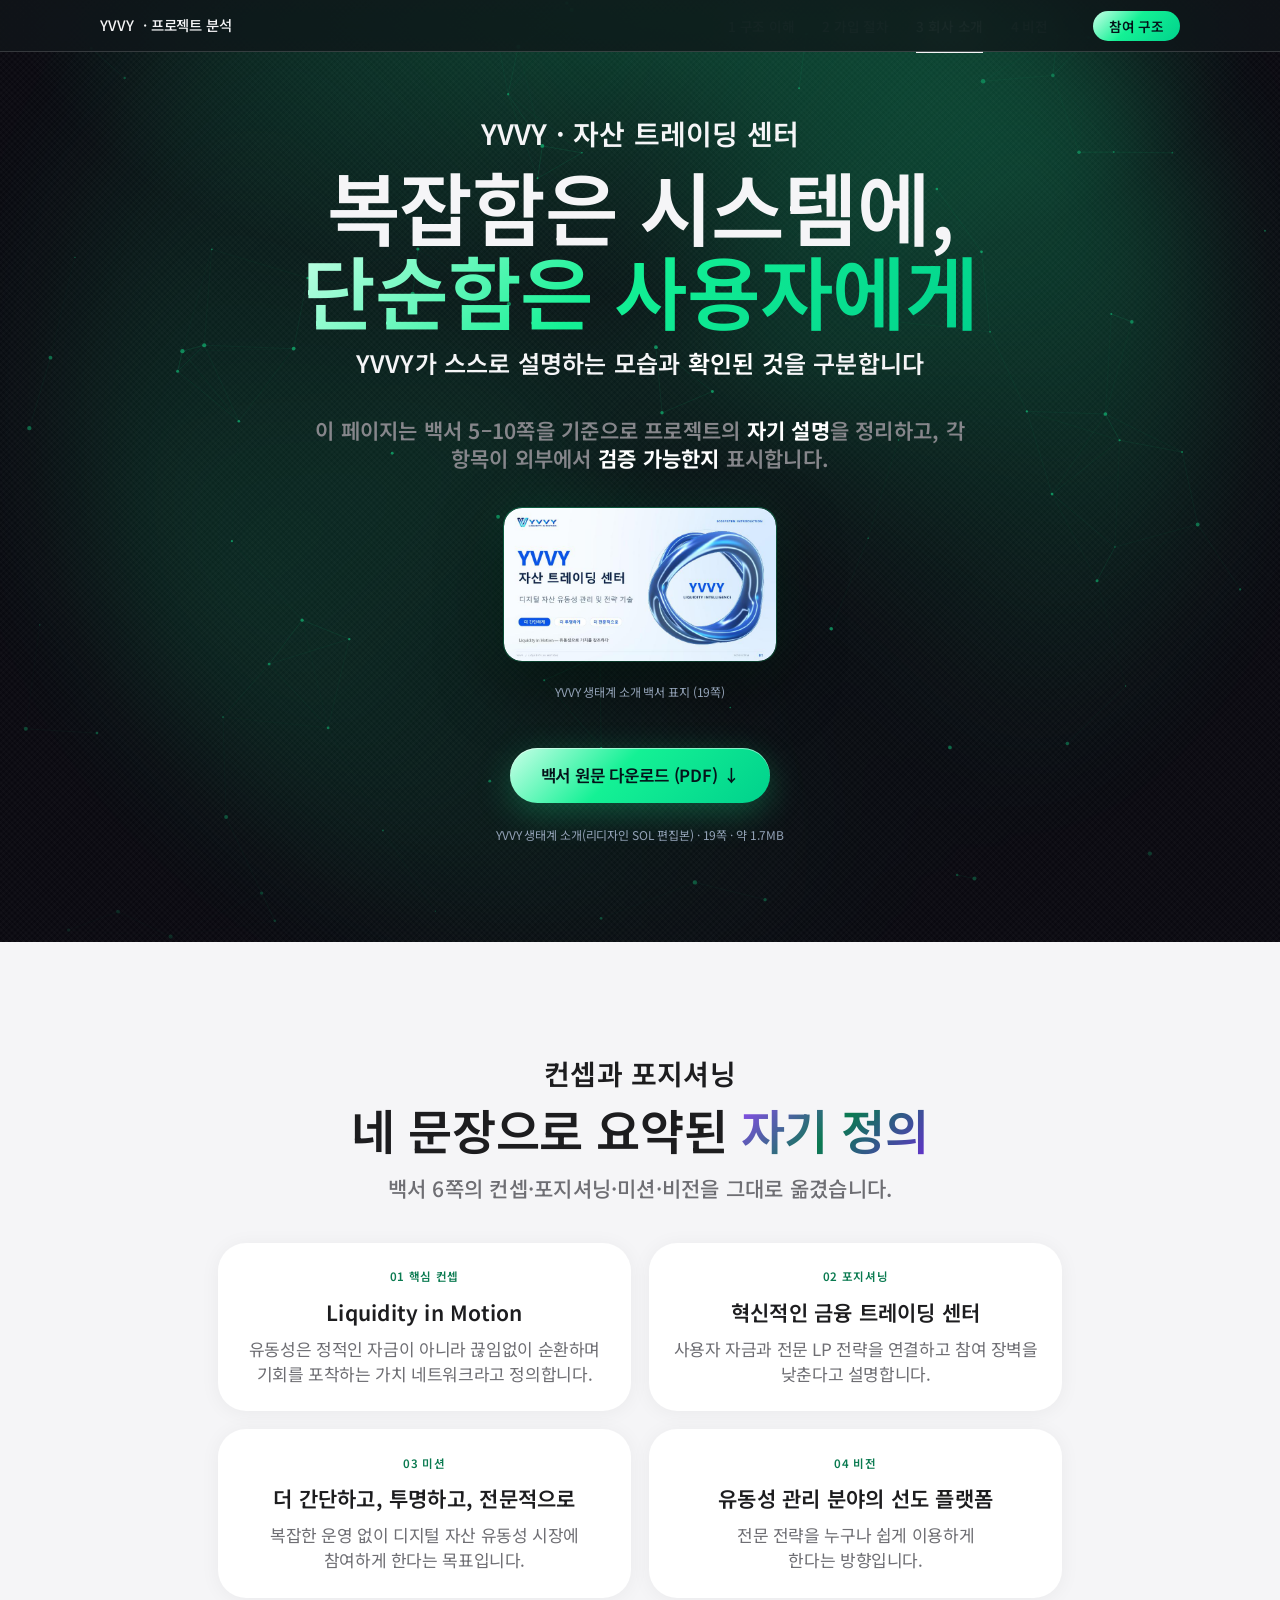
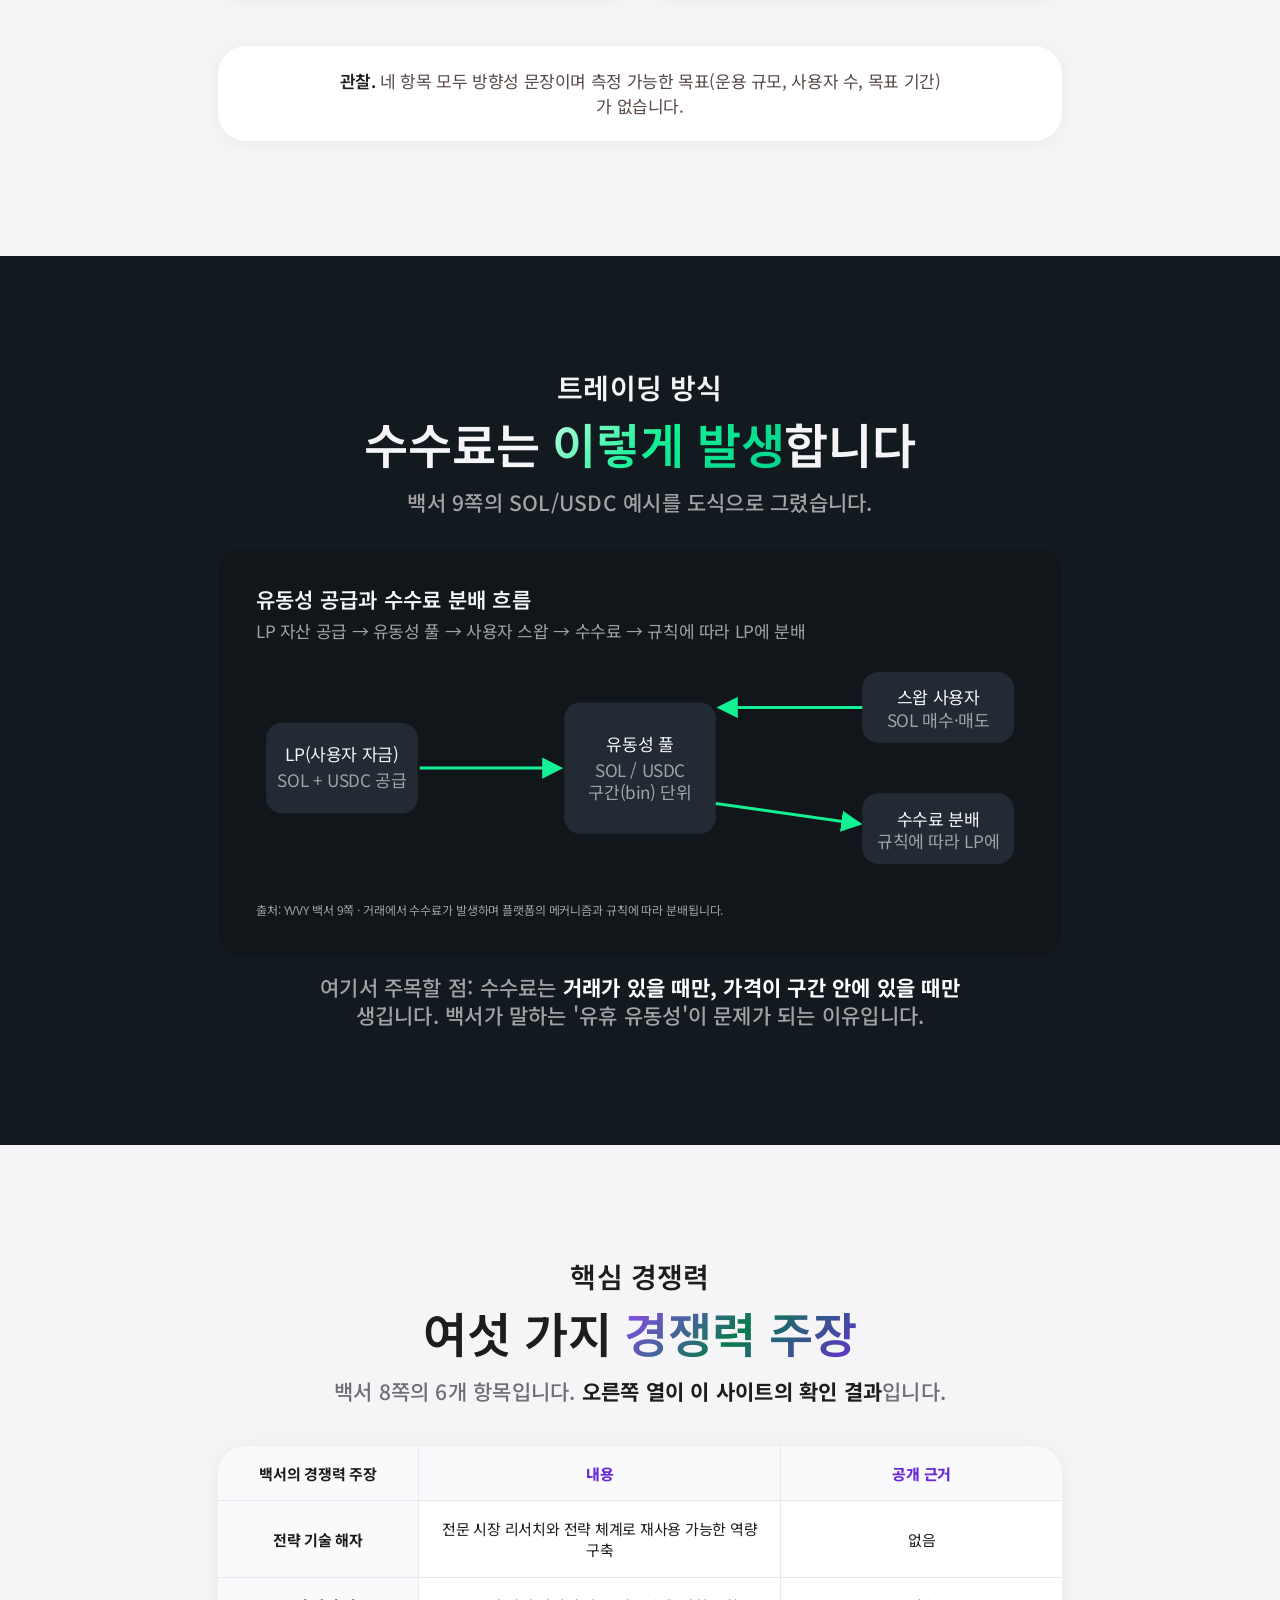
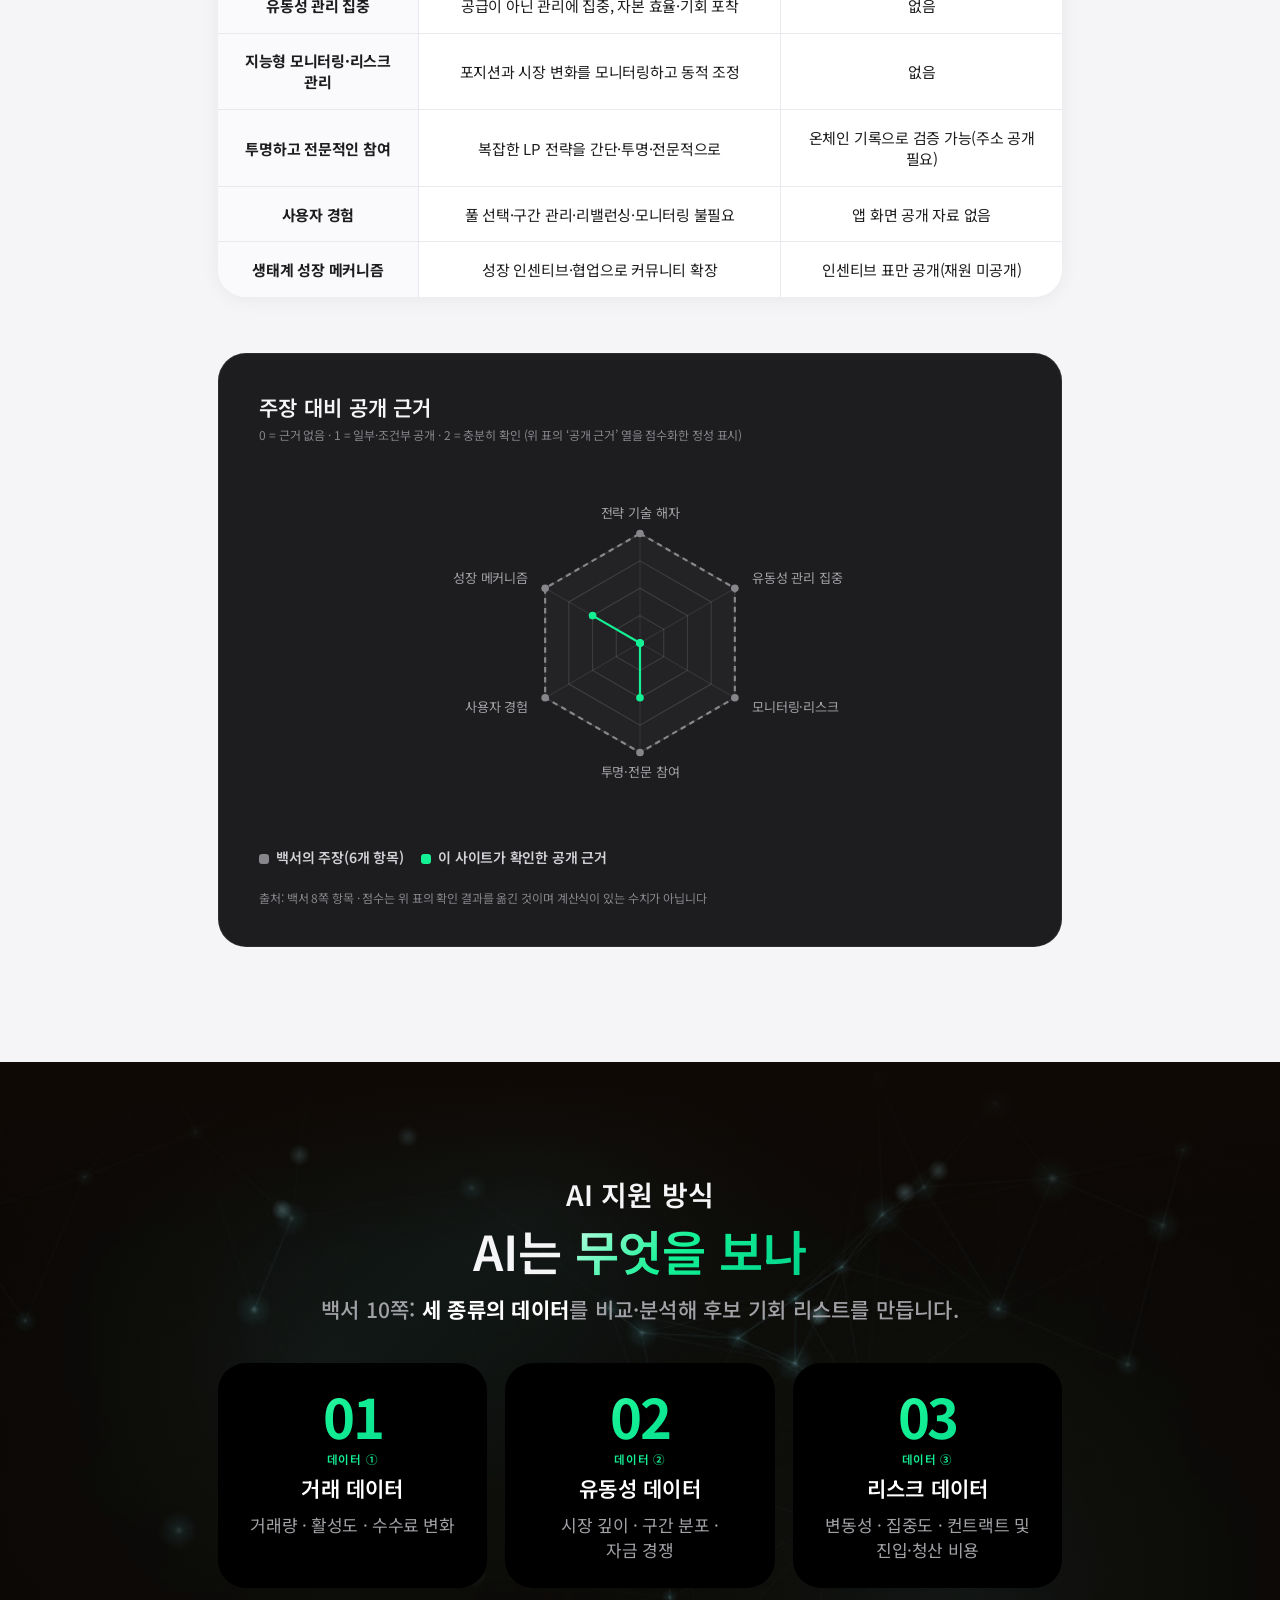
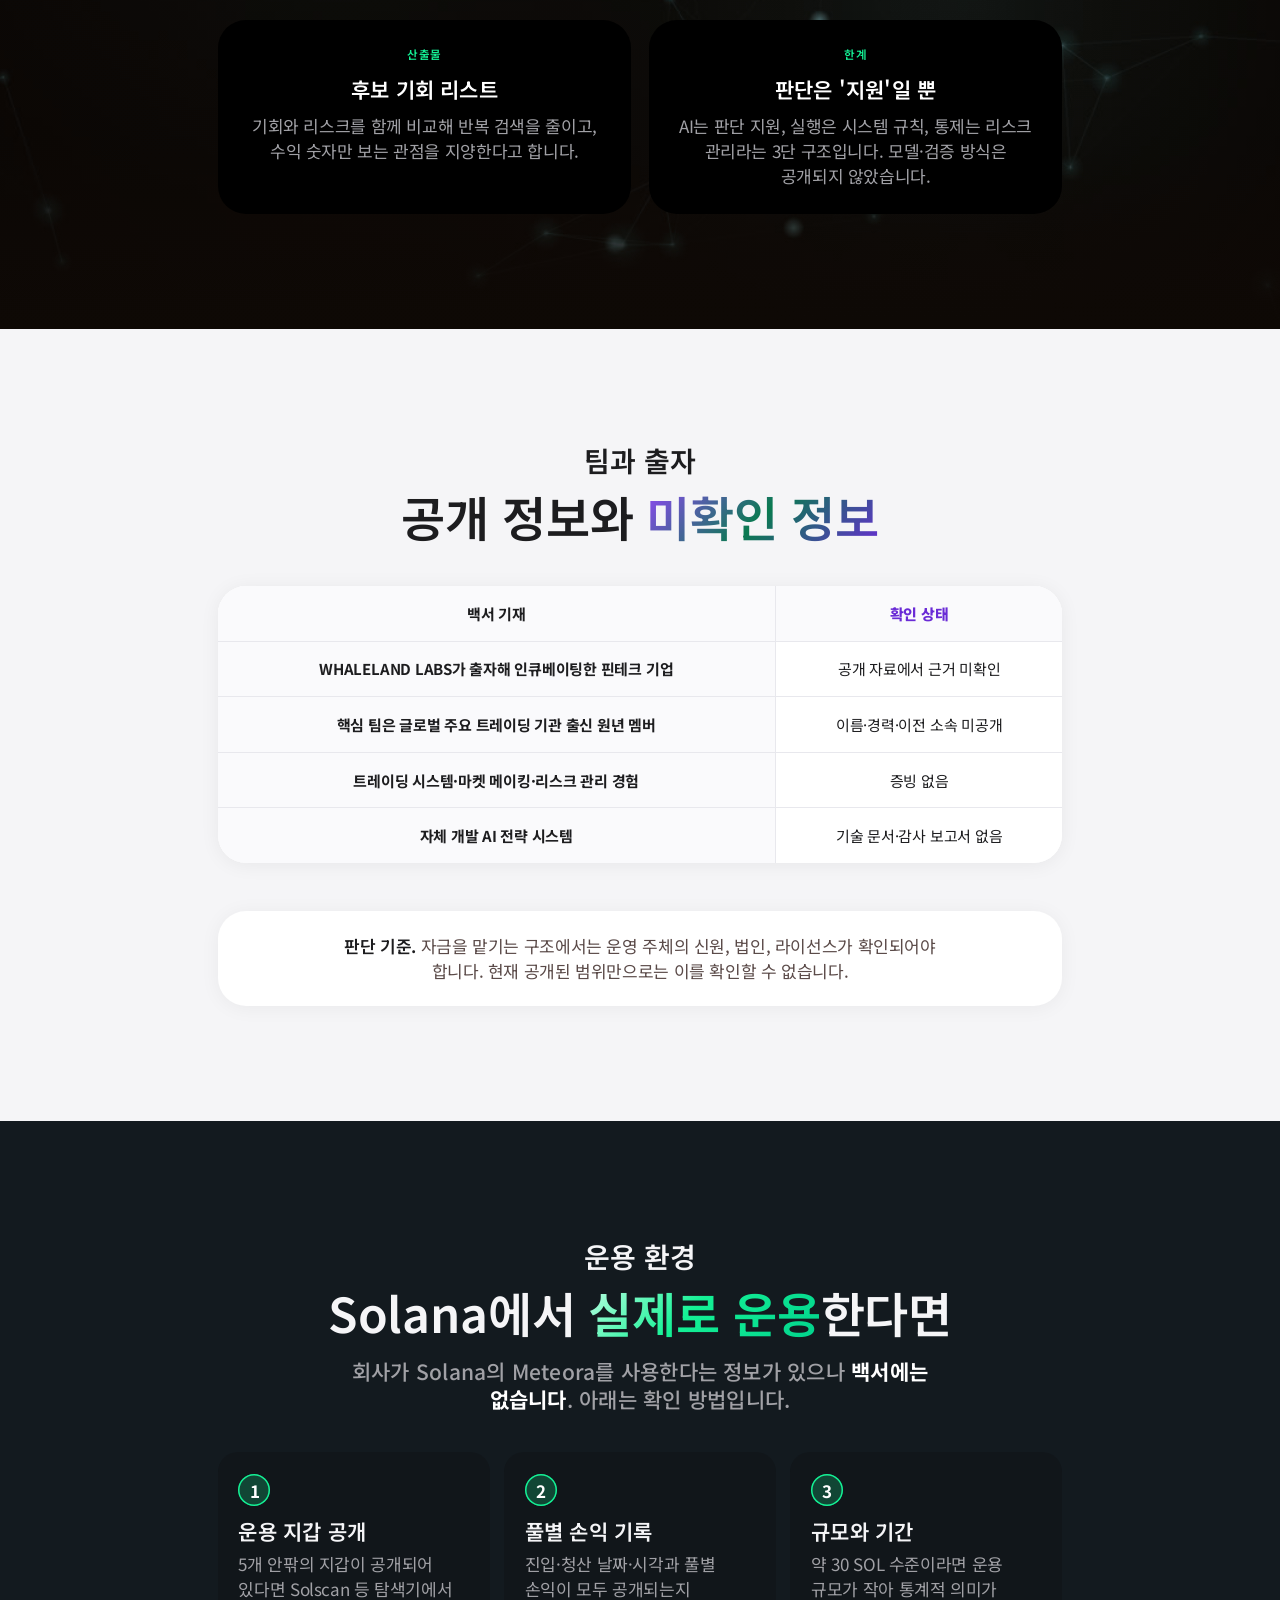
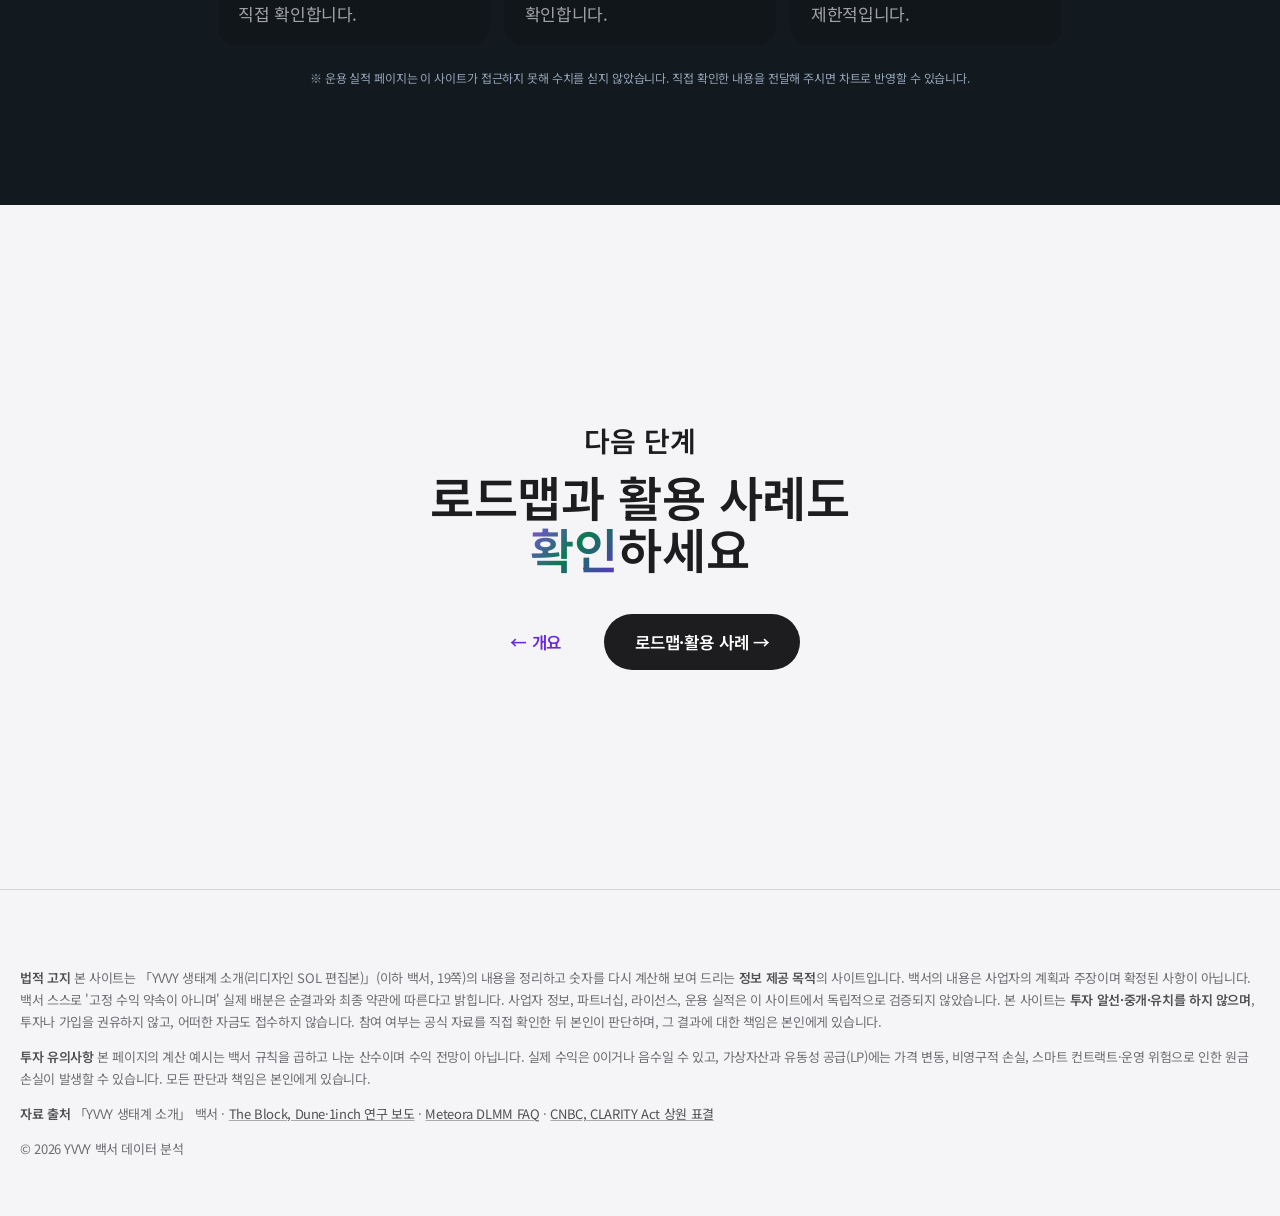
==== commit c254ea64: "솔라나 팔레트 잔여 색상 정리(병합된 대비 보정분 포함) Co-Authored-By: Claude Sonnet 5.5 <noreply@anthropic.com> Claude-Ses" ====
--- a/company.html
+++ b/company.html
@@ -13,7 +13,7 @@
 <meta name="theme-color" content="#000000">
 <link rel="stylesheet" href="site.css?v=yvvy20261102b">
 <script>document.documentElement.classList.add('js');</script>
-<link rel="stylesheet" href="yvvy-viz.css?v=sol20261110c">
+<link rel="stylesheet" href="yvvy-viz.css?v=sol20261110d">
 </head>
 <body data-step="3">
 <nav class="nav">
@@ -132,6 +132,6 @@
 <script src="nocapital-responsive.js?v=yvvy20261102b" defer></script>
 <script src="nocapital-apple3.js?v=yvvy20261102b" defer></script>
 <script src="yvvy-apple.js?v=yvvy20261102b" defer></script>
-<script src="yvvy-viz.js?v=sol20261110c" defer></script>
+<script src="yvvy-viz.js?v=sol20261110d" defer></script>
 </body>
 </html>
